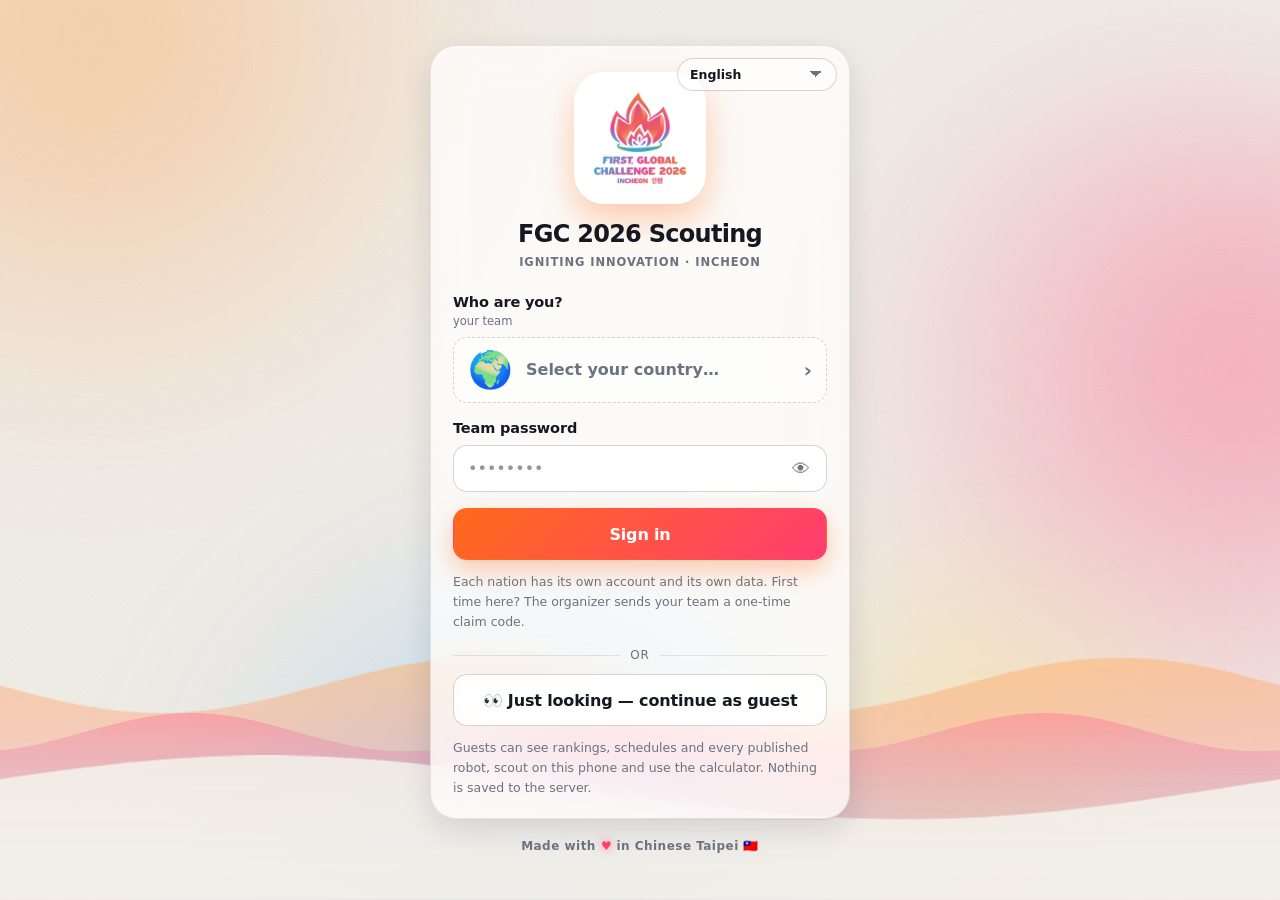
==== FGC2026_Scouting.html @ 1ccef917 "Draw the SUPPRESSION UNITS the shape they actually are Their front face is a long edge, roughly 1130" ====
<!doctype html>
<html lang="en">
<head>
<meta charset="utf-8">
<meta name="viewport" content="width=device-width, initial-scale=1, maximum-scale=1, user-scalable=no, viewport-fit=cover">
<meta name="apple-mobile-web-app-capable" content="yes">
<meta name="apple-mobile-web-app-status-bar-style" content="black-translucent">
<meta name="apple-mobile-web-app-title" content="FGC Scout">
<meta name="theme-color" content="#0b0d12">
<title>FGC 2026 Scouting</title>
<link rel="icon" type="image/png" sizes="64x64" href="[data-uri]">
<link rel="icon" type="image/png" sizes="192x192" href="[data-uri]">
<link rel="apple-touch-icon" href="[data-uri]">
<link rel="manifest" href="manifest.webmanifest">
<style>
/* ───────── tokens ───────── */
:root{
  --bg:#f3efe9; --panel:rgba(255,255,255,.74); --panel-solid:#fff; --ink:#151821; --muted:#6b7280; --line:rgba(21,24,33,.10); --line-2:rgba(21,24,33,.18);
  --ember:#ff6a1a; --ember-2:#ff3d71; --ember-soft:rgba(255,106,26,.14); --glow:rgba(255,106,26,.35);
  --red:#e5322d; --red-soft:rgba(229,50,45,.14); --blue:#2f6bff; --blue-soft:rgba(47,107,255,.14);
  --ok:#159a5b; --ok-soft:rgba(21,154,91,.14); --warn:#c47a09; --warn-soft:rgba(196,122,9,.14);
  --z1:#0891b2; --z2:#7c3aed; --z3:#e11d48; --gray:#8b93a1;
  --a1:#ffb36b; --a2:#ff6f91; --a3:#7cc7ff; --a4:#ffe08a; --a-op:.55; --noise-op:.06;
  --sh-1:0 1px 2px rgba(20,24,40,.05),0 4px 14px rgba(20,24,40,.06);
  --sh-2:0 10px 30px rgba(20,24,40,.12);
  --r:20px; --r-s:14px; --r-xs:11px;
  --e:cubic-bezier(.22,.9,.28,1); --e-b:cubic-bezier(.34,1.56,.64,1); --d:.22s; --d-s:.14s;
  --nav-h:66px;
}
@media (prefers-color-scheme:dark){:root:not([data-t="light"]){
  --bg:#0b0d12; --panel:rgba(22,26,36,.72); --panel-solid:#161a24; --ink:#eef0f5; --muted:#8f97a6; --line:rgba(255,255,255,.09); --line-2:rgba(255,255,255,.16);
  --ember:#ff7a2e; --ember-2:#ff4d7d; --ember-soft:rgba(255,122,46,.16); --glow:rgba(255,122,46,.38);
  --red:#ff5f57; --red-soft:rgba(255,95,87,.16); --blue:#5b8cff; --blue-soft:rgba(91,140,255,.16);
  --ok:#3ddc84; --ok-soft:rgba(61,220,132,.14); --warn:#f2b544; --warn-soft:rgba(242,181,68,.14);
  --z1:#22d3ee; --z2:#a78bfa; --z3:#fb7185; --gray:#6b7280;
  --a1:#ff7a2e; --a2:#ff2d6f; --a3:#2d7dff; --a4:#ffcc4d; --a-op:.42; --noise-op:.09;
  --sh-1:0 1px 2px rgba(0,0,0,.35),0 6px 18px rgba(0,0,0,.3); --sh-2:0 14px 40px rgba(0,0,0,.5);
}}
:root[data-t="dark"]{
  --bg:#0b0d12; --panel:rgba(22,26,36,.72); --panel-solid:#161a24; --ink:#eef0f5; --muted:#8f97a6; --line:rgba(255,255,255,.09); --line-2:rgba(255,255,255,.16);
  --ember:#ff7a2e; --ember-2:#ff4d7d; --ember-soft:rgba(255,122,46,.16); --glow:rgba(255,122,46,.38);
  --red:#ff5f57; --red-soft:rgba(255,95,87,.16); --blue:#5b8cff; --blue-soft:rgba(91,140,255,.16);
  --ok:#3ddc84; --ok-soft:rgba(61,220,132,.14); --warn:#f2b544; --warn-soft:rgba(242,181,68,.14);
  --z1:#22d3ee; --z2:#a78bfa; --z3:#fb7185; --gray:#6b7280;
  --a1:#ff7a2e; --a2:#ff2d6f; --a3:#2d7dff; --a4:#ffcc4d; --a-op:.42; --noise-op:.09;
  --sh-1:0 1px 2px rgba(0,0,0,.35),0 6px 18px rgba(0,0,0,.3); --sh-2:0 14px 40px rgba(0,0,0,.5);
}
*{box-sizing:border-box;-webkit-tap-highlight-color:transparent}
html{-webkit-text-size-adjust:100%}
body{margin:0;background:var(--bg);color:var(--ink);font:16px/1.5 -apple-system,"SF Pro Text","Inter",system-ui,"Segoe UI","Noto Sans TC","PingFang TC","Microsoft JhengHei",sans-serif;overscroll-behavior-y:contain;min-height:100vh}
button,input,select,textarea{font-family:inherit;font-size:16px;touch-action:manipulation;color:inherit}
::selection{background:var(--ember);color:#fff}

/* ───────── aurora background ───────── */
#bg{position:fixed;inset:0;z-index:-1;overflow:hidden;background:var(--bg);pointer-events:none}
#bg i{position:absolute;border-radius:50%;filter:blur(70px);opacity:var(--a-op);will-change:transform}
#bg .b1{width:62vmax;height:62vmax;left:-18vmax;top:-22vmax;background:radial-gradient(circle at 40% 40%,var(--a1),transparent 62%);animation:drift1 18s ease-in-out infinite alternate}
#bg .b2{width:58vmax;height:58vmax;right:-20vmax;top:6vmax;background:radial-gradient(circle at 60% 40%,var(--a2),transparent 62%);animation:drift2 23s ease-in-out infinite alternate}
#bg .b3{width:66vmax;height:66vmax;left:8vmax;bottom:-30vmax;background:radial-gradient(circle at 50% 50%,var(--a3),transparent 62%);animation:drift3 27s ease-in-out infinite alternate}
#bg .b4{width:40vmax;height:40vmax;right:4vmax;bottom:-8vmax;background:radial-gradient(circle at 50% 50%,var(--a4),transparent 62%);animation:drift1 15s ease-in-out infinite alternate-reverse}
#bg .noise{position:absolute;inset:0;opacity:var(--noise-op);background-image:url("data:image/svg+xml;utf8,<svg xmlns='http://www.w3.org/2000/svg' width='180' height='180'><filter id='n'><feTurbulence type='fractalNoise' baseFrequency='.9' numOctaves='3' stitchTiles='stitch'/><feColorMatrix values='0 0 0 0 0 0 0 0 0 0 0 0 0 0 0 0 0 0 .6 0'/></filter><rect width='100%' height='100%' filter='url(%23n)'/></svg>");background-size:180px 180px}
#bg .sp{position:absolute;bottom:-12px;border-radius:50%;background:var(--a4);box-shadow:0 0 6px 2px var(--a1);opacity:0;animation:rise linear infinite;will-change:transform,opacity}
@keyframes rise{0%{transform:translate3d(0,0,0) scale(.5);opacity:0}8%{opacity:var(--sp-op,.9)}60%{opacity:var(--sp-op,.9)}100%{transform:translate3d(var(--dx,20px),-108vh,0) scale(1.1);opacity:0}}
@keyframes drift1{
  0%{transform:translate3d(0,0,0) scale(1);opacity:var(--a-op)}
  50%{transform:translate3d(16vmax,9vmax,0) scale(1.28);opacity:calc(var(--a-op) * 1.3)}
  100%{transform:translate3d(5vmax,17vmax,0) scale(.92);opacity:calc(var(--a-op) * .75)}}
@keyframes drift2{
  0%{transform:translate3d(0,0,0) scale(1.05);opacity:var(--a-op)}
  50%{transform:translate3d(-18vmax,11vmax,0) scale(.82);opacity:calc(var(--a-op) * .7)}
  100%{transform:translate3d(-7vmax,20vmax,0) scale(1.2);opacity:calc(var(--a-op) * 1.25)}}
@keyframes drift3{
  0%{transform:translate3d(0,0,0) scale(1);opacity:var(--a-op)}
  50%{transform:translate3d(13vmax,-15vmax,0) scale(1.22);opacity:calc(var(--a-op) * 1.2)}
  100%{transform:translate3d(-6vmax,-6vmax,0) scale(.9);opacity:calc(var(--a-op) * .8)}}

@keyframes fadeUp{from{opacity:0;transform:translate3d(0,14px,0)}to{opacity:1;transform:none}}
@keyframes pop{0%{transform:scale(1)}42%{transform:scale(1.16)}100%{transform:scale(1)}}
@keyframes chk{0%{transform:scale(.4) rotate(-18deg);opacity:0}60%{transform:scale(1.18) rotate(4deg)}100%{transform:scale(1) rotate(0);opacity:1}}
@keyframes slideIn{from{opacity:0;transform:translate3d(-16px,0,0)}to{opacity:1;transform:none}}
@keyframes shake{10%,90%{transform:translateX(-2px)}30%,70%{transform:translateX(4px)}50%{transform:translateX(-4px)}}
@keyframes ripple{to{transform:scale(2.6);opacity:0}}
@keyframes pulse{0%,100%{opacity:1}50%{opacity:.45}}
@keyframes toastIn{from{opacity:0;transform:translate3d(0,22px,0) scale(.94)}to{opacity:1;transform:none}}
@keyframes sheetIn{from{transform:translate3d(0,100%,0)}to{transform:none}}
@keyframes dim{from{opacity:0}to{opacity:1}}
@keyframes flame{0%,100%{transform:translateY(0) rotate(-3deg)}50%{transform:translateY(-2px) rotate(3deg)}}

/* ───────── header ───────── */
header{position:sticky;top:0;z-index:30;padding:calc(10px + env(safe-area-inset-top)) 14px 10px;display:flex;align-items:center;gap:10px;
  background:linear-gradient(to bottom,color-mix(in srgb,var(--bg) 88%,transparent),color-mix(in srgb,var(--bg) 40%,transparent));backdrop-filter:blur(18px) saturate(1.5);-webkit-backdrop-filter:blur(18px) saturate(1.5)}
.logo{width:36px;height:36px;border-radius:12px;background:linear-gradient(135deg,var(--ember),var(--ember-2));display:grid;place-items:center;box-shadow:0 6px 18px var(--glow);font-size:19px;animation:flame 3s ease-in-out infinite}
.brand h1{font-size:17px;margin:0;letter-spacing:-.02em;font-weight:800;line-height:1.1}
.brand .ev{font-size:11.5px;color:var(--muted);font-weight:600;letter-spacing:.02em}
.sync{margin-left:auto;font-size:11.5px;font-weight:800;padding:6px 12px;border-radius:20px;white-space:nowrap;background:var(--panel);color:var(--muted);border:1px solid var(--line);cursor:pointer;display:flex;align-items:center;gap:6px;transition:background var(--d),color var(--d),border-color var(--d),transform var(--d-s)}
.sync::before{content:"";width:7px;height:7px;border-radius:50%;background:currentColor;opacity:.6}
.sync:active{transform:scale(.93)}
.sync.ok{color:var(--ok);border-color:color-mix(in srgb,var(--ok) 40%,transparent)}.sync.ok::before{box-shadow:0 0 8px var(--ok);opacity:1}
.sync.bad{color:var(--warn);border-color:color-mix(in srgb,var(--warn) 40%,transparent)}
.sync.busy::before{animation:pulse .9s ease-in-out infinite}

/* ───────── bottom nav ───────── */
nav{position:fixed;left:0;right:0;bottom:0;z-index:40;height:calc(var(--nav-h) + env(safe-area-inset-bottom));padding:6px 8px env(safe-area-inset-bottom);
  background:color-mix(in srgb,var(--panel-solid) 78%,transparent);backdrop-filter:blur(22px) saturate(1.6);-webkit-backdrop-filter:blur(22px) saturate(1.6);border-top:1px solid var(--line);display:flex;gap:4px}
nav button{flex:1;border:0;background:transparent;color:var(--muted);font-weight:700;font-size:10.5px;letter-spacing:.02em;cursor:pointer;display:flex;flex-direction:column;align-items:center;justify-content:center;gap:3px;border-radius:14px;transition:color var(--d) var(--e),transform var(--d-s) var(--e),background var(--d)}
nav button svg{width:24px;height:24px;stroke:currentColor;fill:none;stroke-width:1.9;stroke-linecap:round;stroke-linejoin:round;transition:transform var(--d) var(--e-b)}
nav button:active{transform:scale(.9)}
nav button[aria-selected=true]{color:var(--ember);background:var(--ember-soft)}
nav button[aria-selected=true] svg{transform:translateY(-1px) scale(1.08)}
nav button .zh{font-size:9px;opacity:.7;font-weight:600;margin-top:-2px}

main{padding:6px 12px calc(var(--nav-h) + 30px + env(safe-area-inset-bottom));max-width:820px;margin:0 auto}
main.fab-on{padding-bottom:calc(var(--nav-h) + 96px + env(safe-area-inset-bottom))}
section[hidden]{display:none}
section:not([hidden])>*{animation:fadeUp .36s var(--e) both}
section:not([hidden])>*:nth-child(2){animation-delay:.05s}section:not([hidden])>*:nth-child(3){animation-delay:.09s}
section:not([hidden])>*:nth-child(4){animation-delay:.13s}section:not([hidden])>*:nth-child(n+5){animation-delay:.17s}

/* ───────── cards ───────── */
.card{background:var(--panel);border:1px solid var(--line);border-radius:var(--r);padding:18px 16px;margin:0 0 12px;box-shadow:var(--sh-1);backdrop-filter:blur(16px) saturate(1.4);-webkit-backdrop-filter:blur(16px) saturate(1.4);position:relative;transition:box-shadow var(--d) var(--e),border-color var(--d)}
.card.alR{border-color:color-mix(in srgb,var(--red) 55%,transparent);box-shadow:var(--sh-1),0 0 0 3px var(--red-soft)}
.card.alB{border-color:color-mix(in srgb,var(--blue) 55%,transparent);box-shadow:var(--sh-1),0 0 0 3px var(--blue-soft)}
.card h2{font-size:15px;margin:0 0 14px;letter-spacing:-.01em;font-weight:800;display:flex;align-items:center;gap:9px;flex-wrap:wrap}
.card h2 .ic{width:30px;height:30px;border-radius:10px;display:grid;place-items:center;font-size:16px;background:var(--ember-soft);flex:none}
.card h2 .zh{font-size:12px;color:var(--muted);font-weight:600;margin-left:auto}
.f{margin:0 0 16px}.f:last-child{margin-bottom:0}
.f>label{display:block;font-size:14.5px;font-weight:700;margin-bottom:8px;letter-spacing:-.01em;line-height:1.3}
.f .zh{display:block;font-size:11.5px;color:var(--muted);font-weight:500;margin-top:2px;letter-spacing:0}
input[type=text],input[type=number],input[type=password],input[type=search],textarea{width:100%;padding:13px 14px;border:1.5px solid var(--line-2);border-radius:var(--r-s);background:color-mix(in srgb,var(--panel-solid) 55%,transparent);color:var(--ink);transition:border-color var(--d-s),box-shadow var(--d-s),background var(--d-s)}
textarea{min-height:64px;resize:vertical;line-height:1.55}
input:focus,textarea:focus{outline:0;border-color:var(--ember);box-shadow:0 0 0 4px var(--ember-soft)}
::placeholder{color:var(--muted);opacity:.75}
.rp{position:relative;overflow:hidden;isolation:isolate}
.rp>.rip{position:absolute;border-radius:50%;pointer-events:none;background:currentColor;opacity:.2;transform:scale(0);animation:ripple .55s var(--e) forwards;z-index:0}
.rp>*{position:relative;z-index:1}

/* segmented */
.seg{display:grid;grid-template-columns:repeat(auto-fit,minmax(62px,1fr));gap:7px}
.seg.n2{grid-template-columns:1fr 1fr}.seg.n3{grid-template-columns:repeat(3,1fr)}.seg.n4{grid-template-columns:repeat(4,1fr)}.seg.n5{grid-template-columns:repeat(5,1fr)}
.seg button{min-height:50px;padding:8px 4px;border:1.5px solid var(--line-2);border-radius:var(--r-xs);background:color-mix(in srgb,var(--panel-solid) 55%,transparent);color:var(--ink);font-weight:800;font-size:14px;cursor:pointer;line-height:1.2;transition:transform var(--d-s) var(--e),background var(--d-s),color var(--d-s),border-color var(--d-s),box-shadow var(--d)}
.seg button small{display:block;font-size:10px;font-weight:700;opacity:.65;margin-top:3px;letter-spacing:.01em}
.seg button:active{transform:scale(.93)}
.seg button[aria-pressed=true]{background:var(--ember);border-color:var(--ember);color:#fff;box-shadow:0 8px 20px var(--glow);animation:pop .3s var(--e-b)}
.seg button[aria-pressed=true] small{opacity:.92}
.seg button[aria-pressed=true][data-c="ok"]{background:var(--ok);border-color:var(--ok);box-shadow:0 8px 20px color-mix(in srgb,var(--ok) 35%,transparent)}
.seg button[aria-pressed=true][data-c="mid"]{background:var(--warn);border-color:var(--warn);box-shadow:0 8px 20px color-mix(in srgb,var(--warn) 35%,transparent)}
.seg button[aria-pressed=true][data-c="bad"],.seg button[aria-pressed=true][data-c="R"]{background:var(--red);border-color:var(--red);box-shadow:0 8px 20px color-mix(in srgb,var(--red) 35%,transparent)}
.seg button[aria-pressed=true][data-c="B"]{background:var(--blue);border-color:var(--blue);box-shadow:0 8px 20px color-mix(in srgb,var(--blue) 35%,transparent)}
.seg button[aria-pressed=true][data-c="gray"]{background:var(--gray);border-color:var(--gray);box-shadow:none}
.seg button[aria-pressed=true][data-c="z1"]{background:var(--z1);border-color:var(--z1);box-shadow:0 8px 20px color-mix(in srgb,var(--z1) 35%,transparent)}
.seg button[aria-pressed=true][data-c="z2"]{background:var(--z2);border-color:var(--z2);box-shadow:0 8px 20px color-mix(in srgb,var(--z2) 35%,transparent)}
.seg button[aria-pressed=true][data-c="z3"]{background:var(--z3);border-color:var(--z3);box-shadow:0 8px 20px color-mix(in srgb,var(--z3) 40%,transparent)}
.seg button[aria-pressed=true][data-c="W"]{background:#8b93a1;border-color:#8b93a1;box-shadow:none}
.seg button[aria-pressed=true][data-c="Y"]{background:#d9a406;border-color:#d9a406;color:#1a1400}
.chips{display:flex;gap:8px;flex-wrap:wrap}
.chips button{min-height:44px;padding:8px 15px;border:1.5px solid var(--line-2);border-radius:24px;background:color-mix(in srgb,var(--panel-solid) 55%,transparent);color:var(--ink);font-weight:700;font-size:14px;cursor:pointer;transition:transform var(--d-s) var(--e),background var(--d-s),color var(--d-s),border-color var(--d-s)}
.chips button:active{transform:scale(.93)}
.chips button[aria-pressed=true]{background:var(--ember-soft);border-color:var(--ember);color:var(--ember);animation:pop .3s var(--e-b)}
.chips.col{flex-direction:column;align-items:stretch}
.chips.col button{text-align:left;border-radius:var(--r-xs);padding:11px 14px 11px 42px;position:relative;font-weight:600;line-height:1.3}
.chips.col button .zh{display:block;font-size:11px;color:var(--muted);font-weight:500}
.chips.col button::before{content:"";position:absolute;left:12px;top:50%;width:20px;height:20px;margin-top:-10px;border:2px solid var(--line-2);border-radius:7px;transition:all var(--d)}
.chips.col button[aria-pressed=true]::before{background:var(--ember);border-color:var(--ember)}
.chips.col button::after{content:"";position:absolute;left:19px;top:50%;width:5px;height:10px;margin-top:-7px;border:solid #fff;border-width:0 2.5px 2.5px 0;transform:rotate(45deg) scale(0);opacity:0}
.chips.col button[aria-pressed=true]::after{animation:chk .3s var(--e-b) forwards}

/* stepper */
.step{display:flex;align-items:stretch;border:1.5px solid var(--line-2);border-radius:var(--r-s);overflow:hidden;background:color-mix(in srgb,var(--panel-solid) 55%,transparent);transition:border-color var(--d-s),box-shadow var(--d-s)}
.step:focus-within{border-color:var(--ember);box-shadow:0 0 0 4px var(--ember-soft)}
.step button{flex:1;min-width:46px;min-height:56px;border:0;background:transparent;color:var(--ember);font-size:22px;font-weight:800;cursor:pointer;line-height:1;transition:transform var(--d-s) var(--e),background var(--d-s)}
.step button.big{font-size:14px;flex:.8;color:var(--muted)}
.step button:active{transform:scale(.8);background:var(--ember-soft)}
.step input{flex:1.4;border:0;border-left:1.5px solid var(--line);border-right:1.5px solid var(--line);border-radius:0;text-align:center;font-weight:900;font-size:26px;background:transparent;-moz-appearance:textfield;min-width:64px;padding:0;letter-spacing:-.02em}
.step input:focus{box-shadow:none}
.step input.bump{animation:pop .26s var(--e-b)}
.step input::-webkit-outer-spin-button,.step input::-webkit-inner-spin-button{-webkit-appearance:none;margin:0}
.tg{min-height:54px;width:100%;border:1.5px solid var(--line-2);border-radius:var(--r-xs);background:color-mix(in srgb,var(--panel-solid) 55%,transparent);color:var(--muted);font-weight:700;cursor:pointer;padding:10px 12px 10px 46px;text-align:left;position:relative;line-height:1.25;transition:transform var(--d-s) var(--e),background var(--d),color var(--d),border-color var(--d)}
.tg .zh{display:block;font-size:11px;font-weight:500;opacity:.8}
.tg:active{transform:scale(.975)}
.tg::before{content:"";position:absolute;left:13px;top:50%;width:22px;height:22px;margin-top:-11px;border:2px solid currentColor;border-radius:8px;opacity:.5;transition:opacity var(--d),background var(--d),border-color var(--d)}
.tg::after{content:"";position:absolute;left:20px;top:50%;width:6px;height:11px;margin-top:-8px;border:solid #fff;border-width:0 2.5px 2.5px 0;transform:rotate(45deg) scale(0);opacity:0}
.tg[aria-pressed=true]{background:var(--ok-soft);border-color:var(--ok);color:var(--ok)}
.tg[aria-pressed=true]::before{opacity:1;background:var(--ok);border-color:var(--ok)}
.tg[aria-pressed=true]::after{animation:chk .3s var(--e-b) forwards}
.row{display:grid;gap:12px;grid-template-columns:repeat(auto-fit,minmax(150px,1fr))}
.btn{min-height:52px;padding:13px 18px;border:1.5px solid var(--line-2);border-radius:var(--r-s);background:var(--panel);color:var(--ink);font-weight:800;cursor:pointer;letter-spacing:-.01em;backdrop-filter:blur(10px);-webkit-backdrop-filter:blur(10px);transition:transform var(--d-s) var(--e),box-shadow var(--d),background var(--d-s),border-color var(--d-s)}
.btn:active{transform:scale(.955)}
.btn.pri{background:linear-gradient(135deg,var(--ember),var(--ember-2));border-color:transparent;color:#fff;box-shadow:0 10px 26px var(--glow)}
.btn.dgr{color:var(--red);border-color:color-mix(in srgb,var(--red) 45%,var(--line-2))}
.bar{display:flex;gap:9px;flex-wrap:wrap;margin-top:13px}
.note{font-size:12.5px;color:var(--muted);line-height:1.6}
.warn{background:var(--warn-soft);border:1px solid color-mix(in srgb,var(--warn) 40%,transparent);border-left:4px solid var(--warn);border-radius:var(--r-s);padding:12px 14px;font-size:13px;line-height:1.6}
.pill{display:inline-flex;align-items:center;font-size:11px;font-weight:800;padding:3px 10px;border-radius:20px;background:var(--ember-soft);color:var(--ember);letter-spacing:.02em}
.pill.gray{background:var(--line);color:var(--muted)}
.list{border:1px solid var(--line);border-radius:var(--r);overflow:hidden;background:var(--panel);box-shadow:var(--sh-1);backdrop-filter:blur(16px);-webkit-backdrop-filter:blur(16px)}
.list .it{display:flex;align-items:center;gap:12px;padding:13px 14px;border-bottom:1px solid var(--line);cursor:pointer;animation:slideIn .3s var(--e) both;overflow:hidden;transition:background var(--d-s),transform var(--d-s)}
.list .it:nth-child(2){animation-delay:.04s}.list .it:nth-child(3){animation-delay:.07s}.list .it:nth-child(n+4){animation-delay:.1s}
.list .it:last-child{border-bottom:0}
.list .it:active{background:var(--ember-soft);transform:scale(.99)}
.list .it .n{font-weight:900;font-size:13px;min-width:40px;letter-spacing:-.01em;padding:4px 0;border-radius:8px;text-align:center;color:#fff;flex:none}
.list .it .n.R{background:var(--red)}.list .it .n.B{background:var(--blue)}
.list .it .fl{font-size:30px;line-height:1;min-width:36px;text-align:center;flex:none}
.list .it .d{flex:1;font-size:12.5px;color:var(--muted);line-height:1.5;min-width:0}
.list .it .d b{color:var(--ink);font-size:14px}
.list .it .x{color:var(--red);font-weight:800;padding:9px 11px;font-size:17px;border-radius:9px;transition:background var(--d-s),transform var(--d-s)}
.list .it .x:active{background:var(--red-soft);transform:scale(.85)}
.tag{display:inline-block;font-size:11px;font-weight:800;padding:2px 8px;border-radius:7px;margin:3px 4px 0 0;background:var(--line);color:var(--ink)}
.tag.z3{background:var(--z3);color:#fff}.tag.z2{background:var(--z2);color:#fff}.tag.z1{background:var(--z1);color:#fff}.tag.C{background:var(--warn);color:#fff}
.tag.ok{background:var(--ok-soft);color:var(--ok)}.tag.bad{background:var(--red-soft);color:var(--red)}
.meter{height:6px;border-radius:6px;background:var(--line);overflow:hidden;margin:6px 0 4px}
.meter i{display:block;height:100%;border-radius:6px;background:linear-gradient(90deg,var(--ember),var(--ember-2));transition:width .5s var(--e)}
.empty{padding:28px 14px;text-align:center;color:var(--muted);font-size:13.5px}
.stat{font-size:32px;font-weight:900;letter-spacing:-.03em;background:linear-gradient(135deg,var(--ember),var(--ember-2));-webkit-background-clip:text;background-clip:text;color:transparent;line-height:1.1}
#toast{position:fixed;left:50%;bottom:calc(var(--nav-h) + 16px + env(safe-area-inset-bottom));transform:translateX(-50%);z-index:100;display:flex;flex-direction:column;gap:8px;align-items:center;pointer-events:none;width:calc(100% - 32px);max-width:380px}
#toast div{background:var(--ink);color:var(--bg);padding:12px 20px;border-radius:26px;font-size:14px;font-weight:800;box-shadow:var(--sh-2);animation:toastIn .3s var(--e-b) both;max-width:100%;text-align:center}
#toast div.ok{background:var(--ok);color:#fff}#toast div.err{background:var(--red);color:#fff}
.shake{animation:shake .4s var(--e)}

/* country picker */
.cbtn{width:100%;min-height:66px;display:flex;align-items:center;gap:14px;padding:10px 14px;border:1.5px dashed var(--line-2);border-radius:var(--r-s);background:color-mix(in srgb,var(--panel-solid) 55%,transparent);color:var(--ink);font-weight:800;font-size:18px;cursor:pointer;text-align:left;transition:transform var(--d-s) var(--e),border-color var(--d-s),box-shadow var(--d),background var(--d)}
.cbtn:active{transform:scale(.98)}
.cbtn .fl{font-size:36px;line-height:1;width:44px;text-align:center;flex:none}
.cbtn .ph{color:var(--muted);font-weight:600;font-size:16px}
.cbtn .sub{display:block;font-size:12px;color:var(--muted);font-weight:600}
.cbtn.set{border-style:solid;border-color:var(--ember);background:var(--ember-soft)}
.cbtn .arr{margin-left:auto;color:var(--muted);font-size:20px}
#dim{position:fixed;inset:0;background:rgba(5,7,12,.5);z-index:60;animation:dim .2s both;backdrop-filter:blur(3px);-webkit-backdrop-filter:blur(3px)}
#sheet{position:fixed;left:0;right:0;bottom:0;z-index:61;background:var(--panel-solid);border-radius:24px 24px 0 0;max-height:88vh;display:flex;flex-direction:column;box-shadow:0 -10px 40px rgba(0,0,0,.3);animation:sheetIn .32s var(--e) both;padding-bottom:env(safe-area-inset-bottom)}
#sheet .hd{padding:18px 14px 10px;display:flex;gap:10px;align-items:center;position:relative}
#sheet .hd::before{content:"";position:absolute;top:7px;left:50%;width:40px;height:5px;margin-left:-20px;border-radius:5px;background:var(--line-2)}
#sheet input{flex:1;font-size:17px;border-radius:14px}
#sheet .grid{overflow-y:auto;padding:4px 12px 18px;display:grid;grid-template-columns:repeat(auto-fill,minmax(160px,1fr));gap:8px;-webkit-overflow-scrolling:touch}
#sheet .c{min-height:58px;display:flex;align-items:center;gap:10px;padding:8px 10px;border:1.5px solid var(--line);border-radius:13px;background:var(--bg);color:var(--ink);font-weight:700;font-size:14px;cursor:pointer;text-align:left;line-height:1.2;transition:transform var(--d-s) var(--e),background var(--d-s),border-color var(--d-s)}
#sheet .c:active{transform:scale(.95);background:var(--ember-soft);border-color:var(--ember)}
#sheet .c .fl{font-size:28px;line-height:1;flex:none}
#sheet .c .zh{display:block;font-size:11px;color:var(--muted);font-weight:500}
#sheet .c.rec{border-color:color-mix(in srgb,var(--ember) 45%,var(--line));background:var(--ember-soft)}
#sheet .lab{grid-column:1/-1;font-size:11px;font-weight:800;letter-spacing:.08em;color:var(--muted);text-transform:uppercase;padding:8px 2px 0}
.fab{position:fixed;left:12px;right:12px;bottom:calc(var(--nav-h) + 12px + env(safe-area-inset-bottom));z-index:39;display:flex;gap:9px;max-width:796px;margin:0 auto}
.fab .btn{flex:1;box-shadow:var(--sh-2)}
.fab .btn.pri{flex:1.4}
.fab[hidden]{display:none}
.kv{display:grid;grid-template-columns:auto 1fr;gap:6px 14px;font-size:14px;align-items:baseline}
.kv b{color:var(--muted);font-weight:700;font-size:12.5px;letter-spacing:.02em}
.score{font-size:56px;font-weight:900;letter-spacing:-.05em;line-height:1;background:linear-gradient(135deg,var(--ember),var(--ember-2));-webkit-background-clip:text;background-clip:text;color:transparent;display:inline-block}
@media (prefers-reduced-motion:reduce){html:not(.fx-on) *,html:not(.fx-on) *::before,html:not(.fx-on) *::after{animation-duration:.01ms!important;animation-iteration-count:1!important;transition-duration:.01ms!important}html:not(.fx-on) #bg i{animation:none!important}}
@media (min-width:700px){main{padding-left:20px;padding-right:20px}.card{padding:22px 20px}nav{max-width:560px;left:50%;right:auto;width:100%;transform:translateX(-50%);border-radius:22px 22px 0 0;border:1px solid var(--line);border-bottom:0}nav button{font-size:12px}}

/* ───────── Igniting Innovation theme extras ───────── */
#bg .sky{position:absolute;left:0;bottom:0;width:200%;height:min(38vh,340px);opacity:.95}
/* 每一層都是兩塊一模一樣的波形並排，往左推一整塊之後無縫接回原點 */
#bg .sky .w{transform-box:view-box;transform-origin:0 0;will-change:transform;
  animation:waveScroll var(--ws,30s) linear infinite}
#bg .sky .w2{animation-direction:reverse}            /* 中間那層反方向，做出視差 */
#bg .sky .w path{transform-box:view-box;transform-origin:0 0;
  animation:waveBob var(--wb,8s) ease-in-out infinite alternate}
@keyframes waveScroll{from{transform:translateX(0)}to{transform:translateX(-1440px)}}
@keyframes waveBob{from{transform:translateY(0)}to{transform:translateY(-16px)}}
.logo svg{width:22px;height:22px;fill:#fff;filter:drop-shadow(0 1px 2px rgba(0,0,0,.25))}
.logo svg .in{fill:#ffe08a;transform-origin:50% 100%;animation:flicker 1.6s ease-in-out infinite}
@keyframes flicker{0%,100%{transform:scaleY(1)}35%{transform:scaleY(.86) translateY(.5px)}70%{transform:scaleY(1.08)}}
.brand h1{background:linear-gradient(90deg,var(--ink) 0%,var(--ink) 55%,var(--ember) 100%);-webkit-background-clip:text;background-clip:text;color:transparent}
footer.made{text-align:center;font-size:12px;color:var(--muted);font-weight:700;letter-spacing:.04em;padding:22px 8px 4px;opacity:.85;animation:fadeUp .5s var(--e) .25s both}
footer.made .hb{color:var(--ember-2);display:inline-block;will-change:transform;
  text-shadow:0 0 8px color-mix(in srgb,var(--ember-2) 55%,transparent);
  animation:beat 1.6s cubic-bezier(.2,.6,.3,1) infinite}
footer.made .zh{font-weight:500;opacity:.8}
/* 真正的心跳是雙拍：碰-碰…休息 */
@keyframes beat{0%{transform:scale(1)}10%{transform:scale(1.38)}20%{transform:scale(1)}
  30%{transform:scale(1.24)}42%{transform:scale(1)}100%{transform:scale(1)}}

/* ───────── sign-in overlay ───────── */
#auth{position:fixed;inset:0;z-index:50;overflow-y:auto;display:flex;flex-direction:column;align-items:center;justify-content:center;padding:calc(20px + env(safe-area-inset-top)) 16px calc(20px + env(safe-area-inset-bottom));-webkit-overflow-scrolling:touch}
#auth[hidden]{display:none}
.auth-card{width:100%;max-width:420px;background:var(--panel);border:1px solid var(--line);border-radius:26px;padding:26px 22px 20px;box-shadow:var(--sh-2);backdrop-filter:blur(20px) saturate(1.4);-webkit-backdrop-filter:blur(20px) saturate(1.4);text-align:center;animation:fadeUp .45s var(--e) both}
.auth-card h1{font-size:24px;margin:12px 0 2px;letter-spacing:-.03em;font-weight:900}
.auth-card .ev{font-size:11.5px;color:var(--muted);font-weight:700;letter-spacing:.08em;margin-bottom:22px}
.auth-card .f{text-align:left}
.auth-logo{width:68px;height:68px;margin:0 auto;border-radius:22px;background:linear-gradient(135deg,var(--ember),var(--ember-2));display:grid;place-items:center;box-shadow:0 14px 34px var(--glow);animation:flame 3s ease-in-out infinite}
.auth-logo svg{width:40px;height:40px;fill:#fff}
.auth-logo svg .in{fill:#ffe08a;transform-origin:50% 100%;animation:flicker 1.6s ease-in-out infinite}
.auth-view{animation:fadeUp .3s var(--e) both}
.auth-view .note{margin:12px 0 0;text-align:left}
.err{margin:10px 0 0;font-size:13px;font-weight:700;color:var(--red);background:var(--red-soft);border-radius:10px;padding:9px 12px;text-align:left}
.pw{position:relative}
.pw input{padding-right:52px}
.pw .eye{position:absolute;right:6px;top:50%;transform:translateY(-50%);width:40px;height:40px;border:0;border-radius:10px;background:transparent;font-size:18px;cursor:pointer;opacity:.6}
.pw .eye:active{background:var(--ember-soft);opacity:1}
.btn.wide{width:100%}
.who{display:flex;align-items:center;justify-content:center;gap:10px;font-size:18px;margin-bottom:14px}
.who .fl{font-size:34px;line-height:1}
.who .zh{font-size:12px;color:var(--muted)}
#auth .made{margin-top:18px;padding:0}
.cbtn.sm{min-height:54px;font-size:15px;gap:10px;padding:8px 12px}
.cbtn.sm .fl{font-size:28px;width:34px}
.cbtn.sm .sub{display:none}

/* team badge in header */
.team{display:flex;align-items:center;gap:7px;padding:5px 11px 5px 7px;border:1px solid var(--line);border-radius:20px;background:var(--panel);color:var(--ink);font-weight:800;font-size:12.5px;cursor:pointer;max-width:42vw;transition:transform var(--d-s),border-color var(--d)}
.team:active{transform:scale(.94)}
.team .fl{font-size:20px;line-height:1}
.team .nm{white-space:nowrap;overflow:hidden;text-overflow:ellipsis}
header .sync{margin-left:0}
header{gap:8px}
.brand{min-width:0;flex:1}
.brand h1{white-space:nowrap;overflow:hidden;text-overflow:ellipsis}
@media (max-width:420px){.brand .ev{display:none}.brand h1{font-size:15px}}
#sheet .menu{padding:4px 16px 20px;overflow-y:auto}
#sheet .menu .f{text-align:left}
nav[hidden]{display:none}

/* field map (Pit · preferred position) */
.fmap{max-width:400px;margin:0 auto 12px}
.fmap svg{width:100%;height:auto;display:block;overflow:visible}
.fmap .fld{fill:color-mix(in srgb,var(--panel-solid) 55%,transparent);stroke:var(--line-2);stroke-width:3}
.fmap .su.r{fill:var(--red);opacity:.55}.fmap .su.b{fill:var(--blue);opacity:.55}.fmap .ex{fill:var(--gray);opacity:.5}
.fmap .fs.r{fill:var(--red);opacity:.5}.fmap .fs.b{fill:var(--blue);opacity:.5}
.fmap .br{stroke-width:7;stroke-linecap:round;opacity:.45}.fmap .br.r{stroke:var(--red)}.fmap .br.b{stroke:var(--blue)}
.fmap .rz{fill:none;stroke:var(--line-2);stroke-width:2;stroke-dasharray:8 6}
.fmap .lbl{fill:#fff;font-size:26px;font-weight:900;text-anchor:middle;pointer-events:none;letter-spacing:.05em}
.fmap .lbl.side{fill:var(--muted);font-size:18px;text-anchor:middle;letter-spacing:.06em}
.fmap .zone{cursor:pointer}
.fmap .zone rect,.fmap .zone circle,.fmap .zone polygon{fill:var(--ember);fill-opacity:.12;stroke:var(--ember);stroke-width:2.5;stroke-dasharray:6 5;transition:fill-opacity var(--d),stroke-dasharray var(--d)}
.fmap .zone text{fill:var(--ink);font-size:20px;font-weight:900;text-anchor:middle;pointer-events:none;letter-spacing:.04em;opacity:.8}
.fmap .zone:active rect,.fmap .zone:active circle,.fmap .zone:active polygon{fill-opacity:.35}
.fmap .zone.on rect,.fmap .zone.on circle,.fmap .zone.on polygon{fill-opacity:.55;stroke-dasharray:0;filter:drop-shadow(0 0 10px var(--glow))}
.fmap .zone.on text{fill:#fff;opacity:1}
.chips button small{display:block;font-size:10.5px;font-weight:600;opacity:.7;margin-top:1px}

/* official FGC 2026 logo as brand */
.logo{position:relative;overflow:hidden;background:#fff;animation:none}
.logo img{position:absolute;top:-4%;left:-35%;width:170%;height:170%;display:block}
.auth-logo{width:132px;height:132px;border-radius:30px;background:#fff;padding:6px;box-shadow:0 14px 34px var(--glow);animation:none}
.auth-logo img{width:100%;height:100%;display:block;border-radius:24px}
/* shared robot profile */
.card.self{border-color:color-mix(in srgb,var(--ember) 55%,transparent);box-shadow:var(--sh-1),0 0 0 3px var(--ember-soft)}
.desc{white-space:pre-wrap;font-size:14px;line-height:1.55;margin:10px 0 0;padding:12px 14px;border-radius:var(--r-xs);background:color-mix(in srgb,var(--panel-solid) 55%,transparent);border:1px solid var(--line)}
nav button{min-width:0;padding:0 2px}
@media (max-width:380px){nav button .zh{display:none}nav button{font-size:10px}}

/* ───────── animated logo ───────── */
@keyframes glowPulse{0%,100%{box-shadow:0 6px 18px var(--glow);transform:scale(1)}50%{box-shadow:0 8px 30px var(--glow),0 0 0 6px color-mix(in srgb,var(--ember) 18%,transparent);transform:scale(1.05)}}
.logo{animation:glowPulse 2.6s ease-in-out infinite}
.auth-logo{animation:glowPulse 3s ease-in-out infinite}

/* ───────── robot photos ───────── */
.photos{display:grid;grid-template-columns:repeat(auto-fill,minmax(120px,1fr));gap:8px;margin-bottom:4px}
.photos .ph{position:relative;aspect-ratio:4/3;border-radius:12px;overflow:hidden;border:1px solid var(--line);background:var(--line);animation:pop .3s var(--e-b)}
.photos .ph img{width:100%;height:100%;object-fit:cover;display:block}
.photos .ph .x{position:absolute;top:6px;right:6px;width:30px;height:30px;border:0;border-radius:50%;background:rgba(0,0,0,.55);color:#fff;font-weight:800;cursor:pointer}
.btn.dis{opacity:.45;pointer-events:none}
label.btn{display:inline-flex;align-items:center;justify-content:center}

/* ───────── nation page (lobby) ───────── */
#nation{position:fixed;inset:0;z-index:45;overflow-y:auto;-webkit-overflow-scrolling:touch;background:color-mix(in srgb,var(--bg) 82%,transparent);backdrop-filter:blur(20px) saturate(1.4);-webkit-backdrop-filter:blur(20px) saturate(1.4);animation:dim .25s both}
#nation[hidden]{display:none}
body.lock{overflow:hidden}
.nwrap{max-width:720px;margin:0 auto;padding:calc(12px + env(safe-area-inset-top)) 14px calc(20px + env(safe-area-inset-bottom))}
.nwrap>*{animation:fadeUp .4s var(--e) both}
.nwrap>*:nth-child(2){animation-delay:.06s}.nwrap>*:nth-child(3){animation-delay:.12s}.nwrap>*:nth-child(4){animation-delay:.18s}.nwrap>*:nth-child(n+5){animation-delay:.24s}
.nhero{position:relative;text-align:center;padding:52px 16px 22px;margin-bottom:12px;border-radius:26px;background:linear-gradient(160deg,color-mix(in srgb,var(--ember) 22%,var(--panel-solid)),color-mix(in srgb,var(--ember-2) 18%,var(--panel-solid)) 60%,var(--panel-solid));border:1px solid var(--line);box-shadow:var(--sh-2);overflow:hidden}
.nhero::before{content:"";position:absolute;inset:-40% -20% auto;height:120%;background:radial-gradient(ellipse at 50% 0%,color-mix(in srgb,var(--ember) 35%,transparent),transparent 60%);pointer-events:none}
.nclose{position:absolute;left:12px;top:12px;min-height:40px;padding:8px 14px;font-size:14px}
.nflag{font-size:96px;line-height:1;filter:drop-shadow(0 12px 24px rgba(0,0,0,.35));animation:pop .6s var(--e-b) both}
.nname{font-size:30px;font-weight:900;letter-spacing:-.03em;margin-top:8px;line-height:1.1}
.nzh{font-size:13px;color:var(--muted);font-weight:600;margin-top:4px}
.npower{margin:18px auto 0;max-width:340px}
.npw{font-size:64px;font-weight:900;letter-spacing:-.05em;line-height:1;background:linear-gradient(135deg,var(--ember),var(--ember-2));-webkit-background-clip:text;background-clip:text;color:transparent}
.npl{font-size:11.5px;letter-spacing:.14em;color:var(--muted);font-weight:800;margin-top:4px}
.npl b{color:var(--ink);letter-spacing:0;margin-left:6px}
.meter.big{height:10px;margin-top:10px}
.gallery{display:flex;gap:10px;overflow-x:auto;padding:2px 2px 10px;margin-bottom:6px;scroll-snap-type:x mandatory;-webkit-overflow-scrolling:touch}
.gallery img{height:200px;max-width:88vw;border-radius:16px;object-fit:cover;flex:none;scroll-snap-align:start;border:1px solid var(--line);box-shadow:var(--sh-1)}
.radar{width:100%;max-width:360px;height:auto;display:block;margin:0 auto}
.radar .grid{fill:none;stroke:var(--line-2);stroke-width:1}
.radar .axis{stroke:var(--line-2);stroke-width:1}
.radar polygon.self{fill:var(--ember);fill-opacity:.28;stroke:var(--ember);stroke-width:2.5;stroke-linejoin:round}
.radar polygon.ours{fill:var(--blue);fill-opacity:.22;stroke:var(--blue);stroke-width:2.5;stroke-linejoin:round;stroke-dasharray:5 4}
.radar .dot.self{fill:var(--ember)}.radar .dot.ours{fill:var(--blue)}
.radar .lab{font-size:11px;font-weight:800;fill:var(--ink)}
.radar .lab.zh{font-size:9px;font-weight:600;fill:var(--muted)}
.legend{display:flex;gap:16px;justify-content:center;font-size:12px;font-weight:700;color:var(--muted);margin-top:6px}
.legend i{display:inline-block;width:12px;height:12px;border-radius:3px;margin-right:6px;vertical-align:-1px}
.legend i.self{background:var(--ember)}.legend i.ours{background:var(--blue)}
.row.stats{grid-template-columns:repeat(auto-fit,minmax(96px,1fr))}
.row.stats .stat{font-size:26px}
header[hidden]{display:none}
.brand .ev{white-space:nowrap;overflow:hidden;text-overflow:ellipsis}

/* native controls follow the theme; kill the bright autofill background on password fields */
:root{color-scheme:light}
@media (prefers-color-scheme:dark){:root:not([data-t="light"]){color-scheme:dark}}
:root[data-t="dark"]{color-scheme:dark}
input:-webkit-autofill,input:-webkit-autofill:hover,input:-webkit-autofill:focus{-webkit-box-shadow:0 0 0 1000px var(--panel-solid) inset;-webkit-text-fill-color:var(--ink);caret-color:var(--ink);transition:background-color 9999s ease-out}
input[type=password]{background:var(--panel-solid)}
/* flag images (emoji flags don't render on Windows) */
img.flag{display:inline-block;width:1.25em;height:.95em;object-fit:cover;border-radius:3px;vertical-align:-.12em;box-shadow:0 0 0 1px rgba(0,0,0,.12)}
.fl img.flag{width:1.3em;height:1em}
.nflag img.flag{width:1.35em;height:1em;border-radius:12px;box-shadow:0 0 0 1px rgba(0,0,0,.18)}
.who img.flag{width:1.3em;height:1em}

/* ───────── language selector + RTL ───────── */
select.langsel{width:100%;padding:12px 14px;border:1.5px solid var(--line-2);border-radius:var(--r-s);background:color-mix(in srgb,var(--panel-solid) 55%,transparent);color:var(--ink);font-weight:700;font-size:15px;appearance:none;-webkit-appearance:none;background-image:linear-gradient(45deg,transparent 50%,var(--muted) 50%),linear-gradient(135deg,var(--muted) 50%,transparent 50%);background-position:calc(100% - 20px) 50%,calc(100% - 14px) 50%;background-size:6px 6px,6px 6px;background-repeat:no-repeat;transition:border-color var(--d-s),box-shadow var(--d-s)}
select.langsel:focus{outline:0;border-color:var(--ember);box-shadow:0 0 0 4px var(--ember-soft)}
select.langsel.top{position:absolute;top:12px;right:12px;width:auto;max-width:160px;padding:8px 32px 8px 12px;font-size:12.5px;border-radius:20px}
.auth-card{position:relative}
[dir="rtl"] select.langsel.top{right:auto;left:12px}
[dir="rtl"] select.langsel{background-position:20px 50%,14px 50%;padding:12px 14px 12px 36px}
[dir="rtl"] .cbtn .arr{transform:scaleX(-1)}
[dir="rtl"] .tg{padding:10px 46px 10px 12px;text-align:right}
[dir="rtl"] .tg::before{left:auto;right:13px}[dir="rtl"] .tg::after{left:auto;right:20px}
[dir="rtl"] .chips.col button{padding:11px 42px 11px 14px;text-align:right}
[dir="rtl"] .chips.col button::before{left:auto;right:12px}[dir="rtl"] .chips.col button::after{left:auto;right:19px}
[dir="rtl"] .list .it .n{margin-left:0}
[dir="rtl"] .nclose{left:auto;right:12px}
[dir="rtl"] .sync{margin-left:0;margin-right:auto}

/* ───────── match: our team banner + partner slot cards ───────── */
.whoami{display:flex;align-items:center;gap:12px;font-size:17px;font-weight:800}
.whoami .fl{font-size:30px;line-height:1}
.whoami .lb{display:block;font-size:11px;font-weight:700;letter-spacing:.08em;color:var(--muted);text-transform:uppercase}
.card.slot{border-left:4px solid color-mix(in srgb,var(--ember) 60%,transparent)}
#slotB .card.slot{border-left-color:color-mix(in srgb,var(--ember-2) 60%,transparent)}
.card.slot h2 .ic{font-size:18px;font-weight:900}
.sbody{animation:fadeUp .3s var(--e) both}
.sbody[hidden]{display:none}
.lang{width:38px;height:34px;border:1px solid var(--line);border-radius:20px;background:var(--panel);color:var(--ink);font-size:17px;line-height:1;cursor:pointer;flex:none;transition:transform var(--d-s),border-color var(--d)}
.lang:active{transform:scale(.9)}
#sheet .langgrid{overflow-y:auto;padding:4px 12px 18px;display:grid;grid-template-columns:repeat(auto-fill,minmax(150px,1fr));gap:8px}
#sheet .langgrid button{min-height:52px;border:1.5px solid var(--line);border-radius:13px;background:var(--bg);color:var(--ink);font-weight:700;font-size:15px;cursor:pointer;transition:transform var(--d-s),background var(--d-s),border-color var(--d-s)}
#sheet .langgrid button:active{transform:scale(.95)}
#sheet .langgrid button[aria-pressed=true]{background:var(--ember-soft);border-color:var(--ember);color:var(--ember)}
.warn.nudge{margin-top:12px;border-left-color:var(--ember);background:var(--ember-soft);border-color:color-mix(in srgb,var(--ember) 40%,transparent);animation:pop .35s var(--e-b)}
.warn.nudge .bar{margin-top:10px}

/* ═════════ 特效升級（Igniting Innovation）═════════ */

/* 1. 火星粒子：更亮、會閃爍、會左右飄 */
#bg .sp{position:absolute;bottom:-24px;border-radius:50%;
  background:radial-gradient(circle,#fff8e0 0%,var(--a4) 40%,var(--a1) 100%);
  box-shadow:0 0 8px 2px color-mix(in srgb,var(--a1) 80%,transparent),0 0 22px 7px color-mix(in srgb,var(--a1) 35%,transparent);
  opacity:0;will-change:transform,opacity;
  animation:rise var(--dur,15s) linear infinite, flick var(--fd,1.3s) ease-in-out infinite alternate}
@keyframes rise{
  0%{transform:translate3d(0,0,0) scale(.35);opacity:0}
  7%{opacity:var(--sp-op,.95)}
  35%{transform:translate3d(calc(var(--dx,20px) * .5),-38vh,0) scale(1)}
  65%{transform:translate3d(calc(var(--dx,20px) * -.3),-72vh,0) scale(.9)}
  88%{opacity:var(--sp-op,.95)}
  100%{transform:translate3d(var(--dx,20px),-115vh,0) scale(.55);opacity:0}}
@keyframes flick{from{filter:brightness(.7)}to{filter:brightness(1.45)}}

/* 2. 存檔時的火花爆發 */
.spark{position:fixed;width:7px;height:7px;border-radius:50%;pointer-events:none;z-index:120;
  background:radial-gradient(circle,#fff 0%,var(--a4) 45%,var(--ember) 100%);
  box-shadow:0 0 10px 3px var(--glow);
  animation:sparkGo var(--sd,760ms) cubic-bezier(.12,.7,.3,1) forwards}
@keyframes sparkGo{
  0%{transform:translate3d(0,0,0) scale(1.2);opacity:1}
  100%{transform:translate3d(var(--sx,0),var(--sy,0),0) scale(.15);opacity:0}}

/* 3. 主要按鈕的流光掃過 */
.btn.pri{position:relative;overflow:hidden}
.btn.pri::after{content:"";position:absolute;top:0;left:-60%;width:38%;height:100%;pointer-events:none;
  background:linear-gradient(100deg,transparent,rgba(255,255,255,.32),transparent);
  transform:skewX(-18deg);animation:sheen 4.2s ease-in-out infinite}
@keyframes sheen{0%,70%{left:-60%}100%{left:135%}}

/* 4. 國家頁 hero：緩慢旋轉的光芒 */
.nhero>*{position:relative;z-index:1}
.nhero::after{content:"";position:absolute;left:-20%;right:-20%;top:-60%;height:200%;pointer-events:none;z-index:0;opacity:.55;
  background:conic-gradient(from 0deg at 50% 30%,transparent 0deg,
    color-mix(in srgb,var(--ember) 26%,transparent) 10deg,transparent 22deg,transparent 40deg,
    color-mix(in srgb,var(--ember-2) 22%,transparent) 52deg,transparent 66deg,transparent 180deg,
    color-mix(in srgb,var(--a4) 20%,transparent) 200deg,transparent 215deg);
  animation:rays 26s linear infinite}
@keyframes rays{to{transform:rotate(360deg)}}

/* 5. 戰力分數的呼吸光暈 */
.npw{animation:pwGlow 2.8s ease-in-out infinite}
@keyframes pwGlow{0%,100%{filter:drop-shadow(0 0 10px color-mix(in srgb,var(--ember) 35%,transparent))}
  50%{filter:drop-shadow(0 0 26px color-mix(in srgb,var(--ember) 70%,transparent))}}

/* 6. 使用者把特效關掉時，一切靜止（取代原本純靠媒體查詢的作法） */
html.no-fx *,html.no-fx *::before,html.no-fx *::after{
  animation-duration:.01ms!important;animation-iteration-count:1!important;transition-duration:.01ms!important}
html.no-fx #bg i,html.no-fx .sp{animation:none!important}
html.no-fx .sp{display:none}

/* ═════════ 排位賽排行榜 ═════════ */
.rkhead h2{flex-wrap:nowrap}
.rkstatus{margin-left:auto;font-size:11.5px;font-weight:700;color:var(--muted);display:flex;align-items:center;gap:6px;white-space:nowrap;cursor:pointer}
.rkstatus .live{width:8px;height:8px;border-radius:50%;background:var(--ok);box-shadow:0 0 8px var(--ok);animation:pulse 1.6s ease-in-out infinite;flex:none}
.rkstatus .live.wait{background:var(--muted);box-shadow:none;animation:pulse 1.6s ease-in-out infinite}
.rkstatus .live.bad{background:var(--red);box-shadow:0 0 8px var(--red);animation:none}
.rkstatus .live.demo{width:auto;height:auto;border-radius:20px;padding:2px 8px;background:var(--warn);color:#1a1400;font-size:10px;font-weight:900;letter-spacing:.08em;animation:none;box-shadow:none}
.chips.conts{gap:6px}
.chips.conts button{min-height:38px;padding:6px 13px;font-size:13px}
#rkFilters[hidden]{display:none}

/* 自己那一隊的大卡片 */
.card.you{border-width:2px;position:relative;overflow:hidden}
.card.you.champ{border-color:#f5c542;box-shadow:var(--sh-1),0 0 0 4px rgba(245,197,66,.16)}
.card.you.podium{border-color:#c9d1d9;box-shadow:var(--sh-1),0 0 0 4px rgba(201,209,217,.14)}
.card.you.playoff{border-color:var(--ember);box-shadow:var(--sh-1),0 0 0 4px var(--ember-soft)}
.card.you.contend{border-color:var(--z2)}
.card.you.rising{border-color:var(--line-2)}
.youtop{display:flex;align-items:center;gap:12px}
.youtop .fl{font-size:34px;line-height:1}
.youtop .lb{display:block;font-size:10.5px;font-weight:800;letter-spacing:.1em;color:var(--muted);text-transform:uppercase}
.youtop b{font-size:18px;letter-spacing:-.02em}
.bigrank{margin-left:auto;font-size:34px;font-weight:900;letter-spacing:-.04em;display:flex;align-items:baseline;gap:6px;
  background:linear-gradient(135deg,var(--ember),var(--ember-2));-webkit-background-clip:text;background-clip:text;color:transparent}
.tierbar{display:flex;align-items:center;gap:10px;margin-top:12px;padding:8px 12px;border-radius:12px;font-weight:800;font-size:13px;
  background:var(--line);color:var(--ink)}
.tierbar.champ{background:linear-gradient(90deg,rgba(245,197,66,.3),transparent);color:#f5c542}
.tierbar.podium{background:linear-gradient(90deg,rgba(201,209,217,.25),transparent)}
.tierbar.playoff{background:linear-gradient(90deg,var(--ember-soft),transparent);color:var(--ember)}
.tierbar .togo{margin-left:auto;font-weight:700;font-size:11.5px;color:var(--muted)}

/* 排行榜列 */
.list.ladder .it.lad{gap:10px}
.it.lad .rk{min-width:38px;text-align:center;font-weight:900;font-size:17px;letter-spacing:-.02em;color:var(--muted);flex:none}
.it.lad.champ .rk{color:#f5c542}.it.lad.podium .rk{color:#c9d1d9}.it.lad.playoff .rk{color:var(--ember)}
.it.lad.me{background:var(--ember-soft)}
.it.lad.playoff{border-left:3px solid color-mix(in srgb,var(--ember) 55%,transparent)}
.it.lad.champ{border-left:3px solid #f5c542}
.mv{display:inline-block;font-size:11px;font-weight:900;margin-left:6px;padding:1px 6px;border-radius:6px}
.mv.up{color:var(--ok);background:var(--ok-soft)}
.mv.dn{color:var(--red);background:var(--red-soft)}
/* 名次走勢圖（注意：.spark 已經被存檔火花用掉了，這裡叫 .trend）*/
svg.trend{width:52px;height:20px;flex:none;overflow:visible;align-self:center;margin-left:auto}
svg.trend polyline{fill:none;stroke-width:2;stroke-linecap:round;stroke-linejoin:round}
svg.trend.up polyline{stroke:var(--ok)}
svg.trend.dn polyline{stroke:var(--red)}
.card.you svg.trend{width:100%;height:34px;margin:12px 0 0;display:block}

/* 比賽列 */
.it.mt{align-items:stretch}
.it.mt.me{background:var(--ember-soft)}
.mhead{display:flex;align-items:center;gap:8px;font-size:14px;color:var(--ink)}
.vs{display:flex;align-items:center;gap:10px;margin-top:6px;font-size:20px}
.vs .al{display:flex;align-items:center;gap:6px;padding:4px 10px;border-radius:10px;flex:1}
.vs .al b{font-size:17px;font-weight:900;letter-spacing:-.02em}
.vs .al.R{background:var(--red-soft)}
.vs .al.B{background:var(--blue-soft);justify-content:flex-end}
.vs .al.win{outline:2px solid currentColor;outline-offset:-2px}
.vs .al.R.win{color:var(--red)}.vs .al.B.win{color:var(--blue)}
.vsx{font-size:11px;font-weight:800;color:var(--muted);flex:none}
#rkCont[hidden],#rkMatchFilter[hidden]{display:none}
.it.lad .d{flex:1;min-width:0;display:flex;flex-direction:column;gap:6px;align-items:flex-start}
.it.lad .lstats{display:flex;align-items:baseline;gap:8px;font-size:11.5px;color:var(--muted);white-space:nowrap;overflow:hidden;text-overflow:ellipsis}
.it.lad .lstats b{font-size:15px;font-weight:900;color:var(--ember);letter-spacing:-.02em}
.it.lad .lstats span+span::before,.it.lad .lstats b+span::before{content:'·';margin-right:8px;opacity:.55}
.it.lad .lname{display:flex;align-items:center;gap:8px;color:var(--ink);font-size:14px}
.it.lad .lname b{white-space:nowrap;overflow:hidden;text-overflow:ellipsis;min-width:0}
.it.lad .lname .mv{margin-left:0}

/* ── 每個分頁開頭的功能簡介：告訴使用者這一欄是幹嘛的 ── */
.intro{display:flex;gap:12px;align-items:flex-start;margin:0 0 14px;padding:13px 15px;border-radius:16px;
  background:var(--ember-soft);border:1px solid color-mix(in srgb,var(--ember) 22%,transparent)}
.intro>div{min-width:0}
.intro .ii{font-size:19px;line-height:1.25;flex:none}
.intro b{display:block;font-size:13.5px;font-weight:800;letter-spacing:-.01em;color:var(--ink);margin-bottom:3px}
.intro p{margin:0;font-size:12.5px;line-height:1.6;color:var(--muted)}
.intro .zh{display:block;font-size:11.5px;line-height:1.55;color:var(--muted);opacity:.75;margin-top:5px}
/* 賽前情報卡：我們自己打過的場次對這一隊的統計 */
.card.scnow .lstats-wrap{display:flex;flex-wrap:wrap;gap:6px}
.card.scnow h2{margin-bottom:10px}
#scWho button .fl{font-size:15px;margin-right:5px}
#scWho button img.flag{height:12px;width:auto;border-radius:2px;vertical-align:-1px}
.warn b{display:block;margin-bottom:5px}
#aCode{letter-spacing:.12em;font-weight:800;text-transform:uppercase;font-family:ui-monospace,Menlo,monospace}
/* 「你記過的」清單：正在編輯的那一列標起來 */
#mineList .it{cursor:pointer}
#mineList .it.me{background:var(--ember-soft);border-color:color-mix(in srgb,var(--ember) 40%,var(--line))}
#mineList .it .x{flex:none;align-self:center}
#scMine h2 .pill{margin-left:auto}
/* 賽程表：一場一列，兩個盟友各一格，問到資料就打勾 */
.it.sched{gap:10px;align-items:center;cursor:pointer}
.it.sched .n{min-width:44px;text-align:center;font-weight:900;font-size:14px;color:var(--muted);
  background:var(--line);border-radius:9px;padding:6px 0;flex:none}
.it.sched.me{background:var(--ember-soft);border-color:color-mix(in srgb,var(--ember) 40%,var(--line))}
.it.sched.me .n{background:var(--ember);color:#1a0d06}
.sc-cells{display:grid;grid-template-columns:1fr 1fr;gap:8px;flex:1;min-width:0}
.sc-p{display:flex;align-items:center;gap:7px;min-width:0;min-height:40px;padding:6px 9px;
  border:1.5px dashed var(--line-2);border-radius:11px;background:transparent;color:var(--muted);
  font:inherit;font-size:12.5px;font-weight:700;cursor:pointer;text-align:left;
  transition:transform var(--d-s) var(--e),border-color var(--d-s),background var(--d-s)}
.sc-p:active{transform:scale(.96)}
.sc-p.set{border-style:solid;border-color:var(--line-2);background:var(--bg);color:var(--ink)}
.sc-p.set.got{border-color:color-mix(in srgb,var(--ok) 55%,transparent);background:color-mix(in srgb,var(--ok) 10%,transparent)}
.sc-p .nm{white-space:nowrap;overflow:hidden;text-overflow:ellipsis;min-width:0}
.sc-p .fl{flex:none;font-size:15px;line-height:1}
.sc-p img.flag{height:12px;width:auto;border-radius:2px}
.sc-p .tk{margin-left:auto;color:var(--ok);font-weight:900;flex:none}
#scSched h2 .pill{margin-left:auto}
#schedList{max-height:none}
@media (max-width:380px){ .sc-p .nm{display:none} .sc-cells{grid-template-columns:1fr 1fr} }

/* 計分機：手冊上不可能的選項（例如我們沒人在 Zone 3 卻選「6 台 Zone 3」）會被停用 */
.seg button:disabled{opacity:.32;cursor:not-allowed;filter:saturate(.3)}

/* ───────── MAP：全場示意圖 + 可拖曳的機器人圖標 ─────────
   #mpField 的長寬比必須等於 SVG viewBox 的長寬比（8520 × 7300），不然 SVG 會置中留黑邊，
   拖曳時「螢幕座標 → 場地毫米」那段換算就會整個偏掉。改 viewBox 記得一起改這裡。 */
#mpField{position:relative;width:100%;aspect-ratio:8520/7300;touch-action:none;user-select:none;-webkit-user-select:none}
.mp-svg{position:absolute;inset:0;width:100%;height:100%;display:block;overflow:visible}
.mp-carpet{fill:color-mix(in srgb,var(--ink) 7%,var(--panel-solid));stroke:none}
.mp-rail{fill:none;stroke:var(--line-2);stroke-width:70}
.mp-stn{fill:color-mix(in srgb,var(--muted) 14%,transparent)}
.mp-stn.r{fill:color-mix(in srgb,var(--red) 13%,transparent)}
.mp-stn.b{fill:color-mix(in srgb,var(--blue) 13%,transparent)}
.mp-zone{stroke-width:34;stroke-dasharray:150 110}
.mp-zone.r{fill:var(--red-soft);stroke:color-mix(in srgb,var(--red) 60%,transparent)}
.mp-zone.b{fill:var(--blue-soft);stroke:color-mix(in srgb,var(--blue) 60%,transparent)}
.mp-sup{stroke:var(--line-2);stroke-width:26}
.mp-sup.r{fill:color-mix(in srgb,var(--red) 30%,var(--panel-solid))}
.mp-sup.b{fill:color-mix(in srgb,var(--blue) 30%,var(--panel-solid))}
.mp-ext{fill:color-mix(in srgb,var(--ember,var(--muted)) 26%,var(--panel-solid));stroke:var(--line-2);stroke-width:26}
.mp-shield{stroke:var(--line-2);stroke-width:26}
.mp-shield.r{fill:color-mix(in srgb,var(--red) 20%,var(--panel-solid))}
.mp-shield.b{fill:color-mix(in srgb,var(--blue) 20%,var(--panel-solid))}
.mp-port{stroke-width:120;stroke-linecap:round}
.mp-port.r{stroke:var(--red)}.mp-port.b{stroke:var(--blue)}
.br{stroke-width:110;stroke-linecap:round}
.br.z1{stroke:var(--z1)}.br.z2{stroke:var(--z2)}.br.z3{stroke:var(--z3)}
.mp-t{fill:var(--muted);font-size:210px;font-weight:800;text-anchor:middle;dominant-baseline:middle;letter-spacing:-4px}
.mp-t.sm{font-size:162px}
.mp-t.xs{font-size:140px}
.mp-t.xxs{font-size:126px}
.mp-t.stn{font-size:186px;font-weight:900}
.mp-t.zn{font-size:168px;font-weight:900;fill:var(--ink);opacity:.55}
.mp-bot{position:absolute;width:10.4%;aspect-ratio:1;min-width:38px;transform:translate(-50%,-50%);
  border-radius:50%;border:2.5px solid #fff;padding:0;cursor:grab;touch-action:none;
  display:flex;flex-direction:column;align-items:center;justify-content:center;gap:1px;line-height:1;
  box-shadow:0 5px 16px rgba(0,0,0,.34);transition:box-shadow var(--d),transform var(--d-s) var(--e)}
.mp-bot.r{background:var(--red)}
.mp-bot.b{background:var(--blue)}
.mp-bot .n{color:#fff;font-weight:900;font-size:13px;letter-spacing:-.02em;text-shadow:0 1px 2px rgba(0,0,0,.35)}
.mp-bot .f{line-height:0;font-size:12px}
.mp-bot .f img.flag{height:9px;width:auto;border-radius:1.5px;display:block}
.mp-bot.drag{cursor:grabbing;transform:translate(-50%,-50%) scale(1.16);box-shadow:0 12px 30px rgba(0,0,0,.45);z-index:3}
.mp-bot:focus-visible{outline:3px solid var(--ink);outline-offset:2px}
.mp-side{display:grid;grid-template-columns:1fr 1fr;gap:10px}
.mp-side .f label{display:flex;align-items:center;gap:6px}
.mp-side .dot{width:11px;height:11px;border-radius:50%;flex:none}
.mp-side .dot.r{background:var(--red)}.mp-side .dot.b{background:var(--blue)}
#mpNames{display:flex;flex-wrap:wrap;gap:6px;margin-top:12px}
.mp-chip{display:inline-flex;align-items:center;gap:6px;padding:5px 11px;border-radius:20px;font-size:12px;font-weight:800;
  border:1.5px solid var(--line-2);background:var(--panel)}
.mp-chip.r{border-color:color-mix(in srgb,var(--red) 45%,var(--line-2));color:var(--red)}
.mp-chip.b{border-color:color-mix(in srgb,var(--blue) 45%,var(--line-2));color:var(--blue)}
.mp-chip b{color:var(--ink);font-weight:700}
@media (max-width:360px){ .mp-bot .n{font-size:11px} .mp-t{font-size:240px} }

/* 轉成橫向之後：高度才是瓶頸，把場地縮到剛好一屏，不用捲動就能整張看完。 */
@media (orientation:landscape) and (max-height:620px){
  #mpField{width:auto;max-width:100%;margin:0 auto;height:calc(100vh - 118px);height:calc(100dvh - 118px)}
  #tab-map .intro{display:none}
}

/* 全螢幕：把場地撐到整個畫面。這張圖接近正方形，所以真正決定大小的是螢幕的短邊 ——
   一般排版下短邊被導覽列和卡片邊距吃掉，全螢幕才拿得回來，橫向也才真的比直向大。 */
.mp-exp{position:absolute;top:10px;right:10px;z-index:2;width:38px;height:38px;border-radius:50%;
  border:1.5px solid var(--line-2);background:var(--panel);color:var(--muted);font-size:15px;line-height:1;
  cursor:pointer;display:flex;align-items:center;justify-content:center;
  backdrop-filter:blur(10px);-webkit-backdrop-filter:blur(10px);transition:transform var(--d-s) var(--e),color var(--d-s),border-color var(--d-s)}
.mp-exp:active{transform:scale(.9)}
.mp-exp:hover{color:var(--ink);border-color:var(--line-2)}
body.mp-full{overflow:hidden}
body.mp-full header,body.mp-full nav,body.mp-full footer,body.mp-full #mFab,
body.mp-full #tab-map .intro,body.mp-full #tab-map .card:not(.mp-stage),
body.mp-full #mpFoot,body.mp-full #mpCtl{display:none}
body.mp-full #tab-map .mp-stage{position:fixed;inset:0;z-index:50;margin:0;padding:6px;border:0;border-radius:0;
  background:var(--bg);display:flex;align-items:center;justify-content:center;box-shadow:none;animation:none}
body.mp-full #mpField{max-width:100%;margin:0;
  width:min(100vw - 12px, calc((100vh - 12px) * 8520 / 7300));
  width:min(100vw - 12px, calc((100dvh - 12px) * 8520 / 7300));
  height:auto}
body.mp-full .mp-exp{top:calc(10px + env(safe-area-inset-top));right:calc(10px + env(safe-area-inset-right))}
/* 登入頁「或」分隔線（訪客按鈕上方） */
.or{display:flex;align-items:center;gap:10px;margin:14px 0 10px;color:var(--muted);font-size:12px;text-transform:uppercase;letter-spacing:.08em}
.or::before,.or::after{content:"";flex:1;height:1px;background:var(--line)}
</style>
</head>
<body>
<div id="bg" aria-hidden="true"><i class="b1"></i><i class="b2"></i><i class="b3"></i><i class="b4"></i><div class="noise"></div>
  <svg class="sky" viewBox="0 0 2880 320" preserveAspectRatio="none" aria-hidden="true">
      <defs>
        <linearGradient id="skyA" x1="0" y1="0" x2="0" y2="1"><stop offset="0" stop-color="var(--a1)" stop-opacity=".55"/><stop offset="1" stop-color="var(--a2)" stop-opacity=".12"/></linearGradient>
        <linearGradient id="skyB" x1="0" y1="0" x2="0" y2="1"><stop offset="0" stop-color="var(--a2)" stop-opacity=".45"/><stop offset="1" stop-color="var(--a3)" stop-opacity=".08"/></linearGradient>
        <linearGradient id="skyC" x1="0" y1="0" x2="0" y2="1"><stop offset="0" stop-color="var(--bg)" stop-opacity=".92"/><stop offset="1" stop-color="var(--bg)" stop-opacity="1"/></linearGradient>
      </defs>
      <g class="w w1" style="--ws:34s"><path style="--wb:9s" fill="url(#skyA)" d="M0 118.0 L12 120.7 L24 123.4 L36 126.0 L48 128.6 L60 131.0 L72 133.3 L84 135.4 L96 137.3 L108 139.0 L120 140.5 L132 141.8 L144 142.7 L156 143.4 L168 143.9 L180 144.0 L192 143.9 L204 143.4 L216 142.7 L228 141.8 L240 140.5 L252 139.0 L264 137.3 L276 135.4 L288 133.3 L300 131.0 L312 128.6 L324 126.0 L336 123.4 L348 120.7 L360 118.0 L372 115.3 L384 112.6 L396 110.0 L408 107.4 L420 105.0 L432 102.7 L444 100.6 L456 98.7 L468 97.0 L480 95.5 L492 94.2 L504 93.3 L516 92.6 L528 92.1 L540 92.0 L552 92.1 L564 92.6 L576 93.3 L588 94.2 L600 95.5 L612 97.0 L624 98.7 L636 100.6 L648 102.7 L660 105.0 L672 107.4 L684 110.0 L696 112.6 L708 115.3 L720 118.0 L732 120.7 L744 123.4 L756 126.0 L768 128.6 L780 131.0 L792 133.3 L804 135.4 L816 137.3 L828 139.0 L840 140.5 L852 141.8 L864 142.7 L876 143.4 L888 143.9 L900 144.0 L912 143.9 L924 143.4 L936 142.7 L948 141.8 L960 140.5 L972 139.0 L984 137.3 L996 135.4 L1008 133.3 L1020 131.0 L1032 128.6 L1044 126.0 L1056 123.4 L1068 120.7 L1080 118.0 L1092 115.3 L1104 112.6 L1116 110.0 L1128 107.4 L1140 105.0 L1152 102.7 L1164 100.6 L1176 98.7 L1188 97.0 L1200 95.5 L1212 94.2 L1224 93.3 L1236 92.6 L1248 92.1 L1260 92.0 L1272 92.1 L1284 92.6 L1296 93.3 L1308 94.2 L1320 95.5 L1332 97.0 L1344 98.7 L1356 100.6 L1368 102.7 L1380 105.0 L1392 107.4 L1404 110.0 L1416 112.6 L1428 115.3 L1440 118.0 L1452 120.7 L1464 123.4 L1476 126.0 L1488 128.6 L1500 131.0 L1512 133.3 L1524 135.4 L1536 137.3 L1548 139.0 L1560 140.5 L1572 141.8 L1584 142.7 L1596 143.4 L1608 143.9 L1620 144.0 L1632 143.9 L1644 143.4 L1656 142.7 L1668 141.8 L1680 140.5 L1692 139.0 L1704 137.3 L1716 135.4 L1728 133.3 L1740 131.0 L1752 128.6 L1764 126.0 L1776 123.4 L1788 120.7 L1800 118.0 L1812 115.3 L1824 112.6 L1836 110.0 L1848 107.4 L1860 105.0 L1872 102.7 L1884 100.6 L1896 98.7 L1908 97.0 L1920 95.5 L1932 94.2 L1944 93.3 L1956 92.6 L1968 92.1 L1980 92.0 L1992 92.1 L2004 92.6 L2016 93.3 L2028 94.2 L2040 95.5 L2052 97.0 L2064 98.7 L2076 100.6 L2088 102.7 L2100 105.0 L2112 107.4 L2124 110.0 L2136 112.6 L2148 115.3 L2160 118.0 L2172 120.7 L2184 123.4 L2196 126.0 L2208 128.6 L2220 131.0 L2232 133.3 L2244 135.4 L2256 137.3 L2268 139.0 L2280 140.5 L2292 141.8 L2304 142.7 L2316 143.4 L2328 143.9 L2340 144.0 L2352 143.9 L2364 143.4 L2376 142.7 L2388 141.8 L2400 140.5 L2412 139.0 L2424 137.3 L2436 135.4 L2448 133.3 L2460 131.0 L2472 128.6 L2484 126.0 L2496 123.4 L2508 120.7 L2520 118.0 L2532 115.3 L2544 112.6 L2556 110.0 L2568 107.4 L2580 105.0 L2592 102.7 L2604 100.6 L2616 98.7 L2628 97.0 L2640 95.5 L2652 94.2 L2664 93.3 L2676 92.6 L2688 92.1 L2700 92.0 L2712 92.1 L2724 92.6 L2736 93.3 L2748 94.2 L2760 95.5 L2772 97.0 L2784 98.7 L2796 100.6 L2808 102.7 L2820 105.0 L2832 107.4 L2844 110.0 L2856 112.6 L2868 115.3 L2880 118.0 L2880 320 L0 320 Z"/></g>
      <g class="w w2" style="--ws:23s"><path style="--wb:7s" fill="url(#skyB)" d="M0 179.0 L12 177.9 L24 176.4 L36 174.5 L48 172.4 L60 169.9 L72 167.3 L84 164.5 L96 161.7 L108 158.9 L120 156.2 L132 153.6 L144 151.2 L156 149.1 L168 147.3 L180 145.8 L192 144.8 L204 144.2 L216 144.0 L228 144.3 L240 145.0 L252 146.1 L264 147.6 L276 149.5 L288 151.6 L300 154.1 L312 156.7 L324 159.5 L336 162.3 L348 165.1 L360 167.8 L372 170.4 L384 172.8 L396 174.9 L408 176.7 L420 178.2 L432 179.2 L444 179.8 L456 180.0 L468 179.7 L480 179.0 L492 177.9 L504 176.4 L516 174.5 L528 172.4 L540 169.9 L552 167.3 L564 164.5 L576 161.7 L588 158.9 L600 156.2 L612 153.6 L624 151.2 L636 149.1 L648 147.3 L660 145.8 L672 144.8 L684 144.2 L696 144.0 L708 144.3 L720 145.0 L732 146.1 L744 147.6 L756 149.5 L768 151.6 L780 154.1 L792 156.7 L804 159.5 L816 162.3 L828 165.1 L840 167.8 L852 170.4 L864 172.8 L876 174.9 L888 176.7 L900 178.2 L912 179.2 L924 179.8 L936 180.0 L948 179.7 L960 179.0 L972 177.9 L984 176.4 L996 174.5 L1008 172.4 L1020 169.9 L1032 167.3 L1044 164.5 L1056 161.7 L1068 158.9 L1080 156.2 L1092 153.6 L1104 151.2 L1116 149.1 L1128 147.3 L1140 145.8 L1152 144.8 L1164 144.2 L1176 144.0 L1188 144.3 L1200 145.0 L1212 146.1 L1224 147.6 L1236 149.5 L1248 151.6 L1260 154.1 L1272 156.7 L1284 159.5 L1296 162.3 L1308 165.1 L1320 167.8 L1332 170.4 L1344 172.8 L1356 174.9 L1368 176.7 L1380 178.2 L1392 179.2 L1404 179.8 L1416 180.0 L1428 179.7 L1440 179.0 L1452 177.9 L1464 176.4 L1476 174.5 L1488 172.4 L1500 169.9 L1512 167.3 L1524 164.5 L1536 161.7 L1548 158.9 L1560 156.2 L1572 153.6 L1584 151.2 L1596 149.1 L1608 147.3 L1620 145.8 L1632 144.8 L1644 144.2 L1656 144.0 L1668 144.3 L1680 145.0 L1692 146.1 L1704 147.6 L1716 149.5 L1728 151.6 L1740 154.1 L1752 156.7 L1764 159.5 L1776 162.3 L1788 165.1 L1800 167.8 L1812 170.4 L1824 172.8 L1836 174.9 L1848 176.7 L1860 178.2 L1872 179.2 L1884 179.8 L1896 180.0 L1908 179.7 L1920 179.0 L1932 177.9 L1944 176.4 L1956 174.5 L1968 172.4 L1980 169.9 L1992 167.3 L2004 164.5 L2016 161.7 L2028 158.9 L2040 156.2 L2052 153.6 L2064 151.2 L2076 149.1 L2088 147.3 L2100 145.8 L2112 144.8 L2124 144.2 L2136 144.0 L2148 144.3 L2160 145.0 L2172 146.1 L2184 147.6 L2196 149.5 L2208 151.6 L2220 154.1 L2232 156.7 L2244 159.5 L2256 162.3 L2268 165.1 L2280 167.8 L2292 170.4 L2304 172.8 L2316 174.9 L2328 176.7 L2340 178.2 L2352 179.2 L2364 179.8 L2376 180.0 L2388 179.7 L2400 179.0 L2412 177.9 L2424 176.4 L2436 174.5 L2448 172.4 L2460 169.9 L2472 167.3 L2484 164.5 L2496 161.7 L2508 158.9 L2520 156.2 L2532 153.6 L2544 151.2 L2556 149.1 L2568 147.3 L2580 145.8 L2592 144.8 L2604 144.2 L2616 144.0 L2628 144.3 L2640 145.0 L2652 146.1 L2664 147.6 L2676 149.5 L2688 151.6 L2700 154.1 L2712 156.7 L2724 159.5 L2736 162.3 L2748 165.1 L2760 167.8 L2772 170.4 L2784 172.8 L2796 174.9 L2808 176.7 L2820 178.2 L2832 179.2 L2844 179.8 L2856 180.0 L2868 179.7 L2880 179.0 L2880 320 L0 320 Z"/></g>
      <g class="w w3" style="--ws:46s"><path style="--wb:11s" fill="url(#skyC)" d="M0 206.3 L12 204.8 L24 203.3 L36 201.9 L48 200.5 L60 199.1 L72 197.7 L84 196.4 L96 195.2 L108 194.0 L120 192.9 L132 191.8 L144 190.7 L156 189.8 L168 188.9 L180 188.1 L192 187.3 L204 186.6 L216 186.0 L228 185.5 L240 185.0 L252 184.7 L264 184.4 L276 184.2 L288 184.0 L300 184.0 L312 184.0 L324 184.2 L336 184.4 L348 184.6 L360 185.0 L372 185.4 L384 186.0 L396 186.6 L408 187.2 L420 188.0 L432 188.8 L444 189.7 L456 190.6 L468 191.6 L480 192.7 L492 193.9 L504 195.0 L516 196.3 L528 197.6 L540 198.9 L552 200.3 L564 201.7 L576 203.2 L588 204.6 L600 206.1 L612 207.7 L624 209.2 L636 210.8 L648 212.3 L660 213.9 L672 215.5 L684 217.0 L696 218.6 L708 220.1 L720 221.7 L732 223.2 L744 224.7 L756 226.1 L768 227.5 L780 228.9 L792 230.3 L804 231.6 L816 232.8 L828 234.0 L840 235.1 L852 236.2 L864 237.3 L876 238.2 L888 239.1 L900 239.9 L912 240.7 L924 241.4 L936 242.0 L948 242.5 L960 243.0 L972 243.3 L984 243.6 L996 243.8 L1008 244.0 L1020 244.0 L1032 244.0 L1044 243.8 L1056 243.6 L1068 243.4 L1080 243.0 L1092 242.6 L1104 242.0 L1116 241.4 L1128 240.8 L1140 240.0 L1152 239.2 L1164 238.3 L1176 237.4 L1188 236.4 L1200 235.3 L1212 234.1 L1224 233.0 L1236 231.7 L1248 230.4 L1260 229.1 L1272 227.7 L1284 226.3 L1296 224.8 L1308 223.4 L1320 221.9 L1332 220.3 L1344 218.8 L1356 217.2 L1368 215.7 L1380 214.1 L1392 212.5 L1404 211.0 L1416 209.4 L1428 207.9 L1440 206.3 L1452 204.8 L1464 203.3 L1476 201.9 L1488 200.5 L1500 199.1 L1512 197.7 L1524 196.4 L1536 195.2 L1548 194.0 L1560 192.9 L1572 191.8 L1584 190.7 L1596 189.8 L1608 188.9 L1620 188.1 L1632 187.3 L1644 186.6 L1656 186.0 L1668 185.5 L1680 185.0 L1692 184.7 L1704 184.4 L1716 184.2 L1728 184.0 L1740 184.0 L1752 184.0 L1764 184.2 L1776 184.4 L1788 184.6 L1800 185.0 L1812 185.4 L1824 186.0 L1836 186.6 L1848 187.2 L1860 188.0 L1872 188.8 L1884 189.7 L1896 190.6 L1908 191.6 L1920 192.7 L1932 193.9 L1944 195.0 L1956 196.3 L1968 197.6 L1980 198.9 L1992 200.3 L2004 201.7 L2016 203.2 L2028 204.6 L2040 206.1 L2052 207.7 L2064 209.2 L2076 210.8 L2088 212.3 L2100 213.9 L2112 215.5 L2124 217.0 L2136 218.6 L2148 220.1 L2160 221.7 L2172 223.2 L2184 224.7 L2196 226.1 L2208 227.5 L2220 228.9 L2232 230.3 L2244 231.6 L2256 232.8 L2268 234.0 L2280 235.1 L2292 236.2 L2304 237.3 L2316 238.2 L2328 239.1 L2340 239.9 L2352 240.7 L2364 241.4 L2376 242.0 L2388 242.5 L2400 243.0 L2412 243.3 L2424 243.6 L2436 243.8 L2448 244.0 L2460 244.0 L2472 244.0 L2484 243.8 L2496 243.6 L2508 243.4 L2520 243.0 L2532 242.6 L2544 242.0 L2556 241.4 L2568 240.8 L2580 240.0 L2592 239.2 L2604 238.3 L2616 237.4 L2628 236.4 L2640 235.3 L2652 234.1 L2664 233.0 L2676 231.7 L2688 230.4 L2700 229.1 L2712 227.7 L2724 226.3 L2736 224.8 L2748 223.4 L2760 221.9 L2772 220.3 L2784 218.8 L2796 217.2 L2808 215.7 L2820 214.1 L2832 212.5 L2844 211.0 L2856 209.4 L2868 207.9 L2880 206.3 L2880 320 L0 320 Z"/></g>
    </svg>
</div>

<!-- ───────── SIGN IN ───────── -->
<div id="auth">
  <div class="auth-card">
    <select class="langsel top" aria-label="Language"></select>
    <div class="auth-logo"><img src="[data-uri]" alt="FIRST Global Challenge 2026 · Incheon"></div>
    <h1>FGC 2026 Scouting</h1>
    <div class="ev">IGNITING INNOVATION · INCHEON</div>

    <div id="authLogin" class="auth-view">
      <div class="f"><label><span data-i18n="auth.who">Who are you?</span> <span class="zh" data-hint="auth.who"></span></label>
        <button class="cbtn" id="aTeam" data-v=""><span class="fl">🌍</span><span class="ph" data-i18n="auth.selectCountry">Select your country…</span><span class="arr">›</span></button></div>
      <div class="f"><label><span data-i18n="auth.pw">Team password</span></label>
        <div class="pw"><input type="password" id="aPw" placeholder="••••••••" autocomplete="current-password"><button type="button" class="eye" id="aEye" aria-label="show">👁</button></div></div>
      <button class="btn pri wide" id="aGo" data-i18n="auth.signin">Sign in</button>
      <p class="note" data-i18n="auth.defaultNote">Each nation has its own account and its own data. First time here? The organizer gives your team a claim code.</p>
      <p class="err" id="aErr" hidden></p>
      <div class="or"><span data-i18n="auth.or">or</span></div>
      <button class="btn wide" id="aGuest" data-i18n="auth.guest">👀 Just looking — continue as guest</button>
      <p class="note" data-i18n="auth.guestNote">Guests can see rankings, schedules and every published robot, scout on this phone and use the calculator. Nothing is saved to the server.</p>
    </div>

    <div id="authClaim" class="auth-view" hidden>
      <div class="who" id="aWhoC"></div>
      <div class="warn" style="margin:4px 0 14px">
        <b data-i18n="auth.claimT">This nation has not been claimed yet</b>
        <span data-i18n="auth.claimH">Ask the organizer for your team’s claim code. It is sent to your team only, and works once.</span>
      </div>
      <div class="f"><label><span data-i18n="auth.claimCode">Claim code</span></label>
        <input type="text" id="aCode" placeholder="ABCD-2345" autocomplete="one-time-code" autocapitalize="characters" spellcheck="false"></div>
      <div class="f"><label><span data-i18n="auth.setTitle">Set your team password</span> <span class="zh" data-hint="auth.setTitle"></span></label>
        <input type="password" id="aCNew" data-i18n-ph="auth.newPw" placeholder="new password" autocomplete="new-password"></div>
      <div class="f"><input type="password" id="aCNew2" data-i18n-ph="auth.repeat" placeholder="repeat it" autocomplete="new-password"></div>
      <div class="warn nudge" style="margin:2px 0 12px">
        <span data-i18n="auth.sharedWarn">Everyone on your team signs in with this one password, on every phone and tablet you use. Agree on it together and write it down before you continue.</span>
      </div>
      <button class="btn pri wide" id="aClaimGo" data-i18n="auth.claimGo">Claim and start</button>
      <p class="err" id="aErrC" hidden></p>
      <div class="row" style="margin-top:8px"><button class="btn" id="aCBack" data-i18n="auth.back">Back</button></div>
    </div>

    <div id="authSet" class="auth-view" hidden>
      <div class="who" id="aWho"></div>
      <div class="f"><label><span data-i18n="auth.setTitle">Set your team password</span> <span class="zh" data-hint="auth.setTitle"></span></label>
        <input type="password" id="aNew" data-i18n-ph="auth.newPw" placeholder="new password" autocomplete="new-password"></div>
      <div class="f"><input type="password" id="aNew2" data-i18n-ph="auth.repeat" placeholder="repeat it" autocomplete="new-password"></div>
      <div class="warn nudge" style="margin:2px 0 12px">
        <span data-i18n="auth.sharedWarn">Everyone on your team signs in with this one password, on every phone and tablet you use. Agree on it together and write it down before you continue.</span>
      </div>
      <button class="btn pri wide" id="aSet" data-i18n="auth.saveStart">Save &amp; start scouting</button>
      <p class="note" data-i18n="auth.shareNote">Share it only with your own team. Forgot it? Ask the organizer to reset it.</p>
      <p class="err" id="aErr2" hidden></p>
      <div class="row" style="margin-top:8px"><button class="btn" id="aBack" data-i18n="auth.back">Back</button></div>
    </div>

    <div id="authOffline" class="auth-view" hidden>
      <p class="note" data-i18n="auth.offlineNote">Opened as a local file — no server, data stays on this device only.</p>
      <div class="f"><button class="cbtn" id="aTeamOff" data-v=""><span class="fl">🌍</span><span class="ph" data-i18n="auth.selectCountry">Select your country…</span><span class="arr">›</span></button></div>
      <button class="btn pri wide" id="aGoOff" data-i18n="auth.startOffline">Start offline</button>
    </div>
  </div>
  <footer class="made"><span data-i18n="f.made">Made with ♥ in Chinese Taipei</span> 🇹🇼</footer>
</div>

<header>
  <div class="logo"><img src="[data-uri]" alt=""></div>
  <div class="brand"><h1>FGC 2026 Scouting</h1><div class="ev">IGNITING INNOVATION · INCHEON</div></div>
  <button class="lang" id="langBtn" aria-label="Language">🌐</button>
  <button class="team" id="teamBtn"><span class="fl">🌍</span><span class="nm">—</span></button>
  <span class="sync" id="syncBadge">—</span>
</header>
<div id="toast" aria-live="polite"></div>
<main id="main" class="fab-on" hidden>

<!-- ───────── MATCH ───────── -->
<section id="tab-match">
  <div class="intro"><span class="ii">🎯</span><div><b data-i18n="ab.match.t">…</b><p data-i18n="ab.match">…</p><span class="zh" data-hint="ab.match"></span></div></div>
  <div class="card" id="mHead">
    <div class="whoami" id="mWho"></div>
    <div class="row" style="margin-top:12px">
      <div class="f" style="margin:0"><label><span data-i18n="m.match">Match</span> <span class="zh" data-hint="m.match"></span></label>
        <div class="step" data-k="mMatch"><button data-d="-1">−</button><input type="number" id="mMatch" inputmode="numeric" value="1"><button data-d="1">+</button></div></div>
      <div class="f" style="margin:0"><label><span data-i18n="m.ourAlliance">Our alliance</span> <span class="zh" data-hint="m.ourAlliance"></span></label>
        <div class="seg n2" id="mAl"><button data-v="R" data-c="R">🔴 <span data-i18n="m.red">RED</span></button><button data-v="B" data-c="B">🔵 <span data-i18n="m.blue">BLUE</span></button></div></div>
    </div>
    <div class="f" style="margin:14px 0 0"><label><span data-i18n="m.phase">Phase</span> <span class="zh" data-hint="m.phase"></span></label>
      <div class="seg n3" id="mPhase">
        <button data-v="prac" data-c="gray" data-i18n="m.practice">Practice</button>
        <button data-v="qual" data-i18n="m.quals">Quals</button>
        <button data-v="play" data-c="z3" data-i18n="m.playoffs">Playoffs</button>
      </div></div>
    <div class="bar" id="mPlanBar" hidden style="margin-top:12px"><button class="btn" id="mUsePlan"></button></div>
    <p class="note" style="margin:12px 0 0" data-i18n="m.twoSlotsNote">Each match you have two partner countries — fill in one card for each. Your own robot is not scouted here.</p>
  </div>

  <div id="slotA"></div>
  <div id="slotB"></div>

  <div class="card">
    <h2><span class="ic">📋</span><span data-i18n="m.recorded">Recorded</span> <span class="pill gray" id="mCount">0</span><span class="zh" data-hint="m.recorded"></span></h2>
    <div class="list" id="mList"></div>
  </div>
</section>
<div class="fab" id="mFab">
  <button class="btn pri" id="mSave">✓ <span data-i18n="m.saveBoth">Save · next match</span></button>
  <button class="btn" id="mClear" data-i18n="m.clearForm">Clear</button>
</div>

<!-- ───────── PIT ───────── -->
<section id="tab-pit" hidden>
  <div class="intro"><span class="ii">🔍</span><div><b data-i18n="ab.scout.t">…</b><p data-i18n="ab.scout">…</p><span class="zh" data-hint="ab.scout"></span></div></div>
  <div class="card" id="scHead">
    <h2><span class="ic">🔍</span><span data-i18n="sc.title">This match</span><span class="zh" data-hint="sc.title"></span></h2>
    <div class="f"><label><span data-i18n="m.phase">Phase</span> <span class="zh" data-hint="sc.phase"></span></label>
      <div class="seg n3" id="scPhase">
        <button data-v="prac" data-c="gray" data-i18n="m.practice">Practice</button>
        <button data-v="qual" data-i18n="m.quals">Quals</button>
        <button data-v="play" data-c="z3" data-i18n="m.playoffs">Playoffs</button>
      </div></div>
    <div class="f"><label><span data-i18n="m.match">Match</span> <span class="zh" data-hint="m.match"></span></label>
      <div class="step" data-k="scMatch" style="max-width:240px"><button data-d="-1">−</button><input type="number" id="scMatch" inputmode="numeric" value="1"><button data-d="1">+</button></div></div>
    <div class="f"><label><span data-i18n="m.slotA">Teammate A</span></label>
      <button class="cbtn" id="scA" data-v=""><span class="fl">🌍</span><span class="ph">Select country…</span><span class="arr">›</span></button></div>
    <div class="f"><label><span data-i18n="m.slotB">Teammate B</span></label>
      <button class="cbtn" id="scB" data-v=""><span class="fl">🌍</span><span class="ph">Select country…</span><span class="arr">›</span></button></div>
    <div class="seg n2" id="scWho" hidden style="margin-top:4px"></div>
  </div>
  <div class="card">
    <div class="f" style="margin:0"><label><span data-i18n="sc.other">Or scout any other nation</span> <span class="zh" data-hint="sc.other"></span></label>
      <button class="cbtn" id="pCountry" data-v=""><span class="fl">🌍</span><span class="ph">Select country…</span><span class="arr">›</span></button></div>
  </div>
  <div class="card" id="scSched">
    <h2><span class="ic">📅</span><span data-i18n="sc.sched">My matches</span>
      <span class="pill" id="schedPhase"></span></h2>
    <p class="note" style="margin:-6px 0 10px" data-i18n="sc.schedH">One row per match. Tap a row to work on it, tap a partner to set who it is.</p>
    <div class="f" style="margin:0 0 10px"><label><span data-i18n="sc.howMany">How many matches</span></label>
      <div class="step" data-k="schedN" style="max-width:230px"><button data-d="-1">−</button><input type="number" id="schedN" inputmode="numeric" value="8"><button data-d="1">+</button></div></div>
    <p class="note" id="schedSrc" hidden style="margin:0 0 10px"></p>
    <div class="list" id="schedList"></div>
  </div>

  <div class="card" id="scMine">
    <h2><span class="ic">📋</span><span data-i18n="sc.mine">What you have recorded</span>
      <span class="pill" id="mineCount">0</span></h2>
    <p class="note" style="margin:-6px 0 12px" data-i18n="sc.mineH">Tap a row to open it again and change it. The ✕ deletes it.</p>
    <div class="list" id="mineList"></div>
  </div>

  <div id="pitBody" hidden>
    <div class="card scnow" id="scNow" hidden></div>
    <div class="card self" id="pSelf" hidden></div>
    <div class="card">
      <h2><span class="ic">🏀</span><span data-i18n="p.shooting">Shooting</span><span class="zh" data-hint="p.shooting"></span></h2>
      <div class="f"><label><span data-i18n="p.cap">Ball capacity</span> <span class="zh" data-hint="p.cap"></span></label>
        <div class="step" data-k="pCap" style="max-width:260px"><button data-d="-1">−</button><input type="number" id="pCap" inputmode="numeric" value="0"><button data-d="1">+</button></div></div>
      <div class="f"><label><span data-i18n="p.type">Shooter type</span> <span class="zh" data-hint="p.type"></span></label>
        <div class="seg" id="pType"><button data-v="s1"><span data-i18n="p.single">Single</span><small data-hint="p.single"></small></button><button data-v="s2"><span data-i18n="p.dual">Dual</span><small data-hint="p.dual"></small></button><button data-v="s3"><span data-i18n="p.triple">Triple</span><small data-hint="p.triple"></small></button><button data-v="wf"><span data-i18n="p.waterfall">Waterfall</span><small data-hint="p.waterfall"></small></button></div></div>
      <div class="f"><label><span data-i18n="p.empty">Time to empty a full load (sec)</span> <span class="zh" data-hint="p.empty"></span></label>
        <div class="step" data-k="pEmpty"><button class="big" data-d="-5">−5</button><button data-d="-1">−</button><input type="number" id="pEmpty" inputmode="numeric" value="0"><button data-d="1">+</button><button class="big" data-d="5">+5</button></div></div>
      <div class="f"><label><span data-i18n="p.canScore">Can score in the SUPPRESSION UNIT (165 cm)?</span> <span class="zh" data-hint="p.canScore"></span></label>
        <div class="seg n3" id="pSup"><button data-v="2" data-c="ok">✓ <span data-i18n="p.reliable">Reliable</span></button><button data-v="1" data-c="mid">△ <span data-i18n="p.sometimes">Sometimes</span></button><button data-v="0" data-c="bad">✗ <span data-i18n="p.cant">No</span></button></div></div>
      <div class="f"><label><span data-i18n="p.canPort">Can push balls into the FIRE SHIELD PORT?</span> <span class="zh" data-hint="p.canPort"></span></label>
        <div class="seg n3" id="pPort"><button data-v="2" data-c="ok">✓ <span data-i18n="p.reliable">Reliable</span></button><button data-v="1" data-c="mid">△ <span data-i18n="p.sometimes">Sometimes</span></button><button data-v="0" data-c="bad">✗ <span data-i18n="p.cant">No</span></button></div></div>
    </div>
    <div class="card">
      <h2><span class="ic">🧗</span><span data-i18n="m.climb">BRACE climb</span><span class="zh" data-hint="m.climb"></span></h2>
      <div class="f"><label><span data-i18n="p.highest">Highest zone reached</span> <span class="zh" data-hint="p.highest"></span></label>
        <div class="seg n5" id="pClimb"><button data-v="0" data-c="gray" data-i18n="m.none">None</button><button data-v="C" data-c="mid" data-i18n="m.contact">Contact</button><button data-v="1" data-c="z1"><span data-i18n="m.zone">Zone</span> 1</button><button data-v="2" data-c="z2"><span data-i18n="m.zone">Zone</span> 2</button><button data-v="3" data-c="z3"><span data-i18n="m.zone">Zone</span> 3</button></div></div>
      <div class="f"><label><span data-i18n="p.secs">Seconds to get there</span> <span class="zh" data-hint="p.secs"></span></label>
        <div class="step" data-k="pClimbSec"><button class="big" data-d="-5">−5</button><button data-d="-1">−</button><input type="number" id="pClimbSec" inputmode="numeric" value="0"><button data-d="1">+</button><button class="big" data-d="5">+5</button></div></div>
      <div class="row">
        <div class="f"><button class="tg" id="pCarry" aria-pressed="false"><span data-i18n="p.canCarry">Can carry a partner</span> <span class="zh" data-hint="p.canCarry"></span></button></div>
        <div class="f"><button class="tg" id="pCarried" aria-pressed="false"><span data-i18n="p.canBeCarried">Can be carried</span> <span class="zh" data-hint="p.canBeCarried"></span></button></div>
      </div>
    </div>
    <div class="card">
      <h2><span class="ic">📍</span><span data-i18n="p.pos">Preferred field position</span><span class="zh" data-hint="p.pos"></span></h2>
      <div class="fmap" id="pMapWrap"></div>
      <div class="chips" id="pPos">
        <button data-v="wall"><span data-i18n="p.wall">Own wall</span><small data-hint="p.wall"></small></button>
        <button data-v="front"><span data-i18n="p.front">Shooting line</span><small data-hint="p.front"></small></button>
        <button data-v="center"><span data-i18n="p.center">Center pile</span><small data-hint="p.center"></small></button>
        <button data-v="port"><span data-i18n="p.portZone">Corner PORT</span><small data-hint="p.portZone"></small></button>
        <button data-v="brace"><span data-i18n="p.brace">Brace lane</span><small data-hint="p.brace"></small></button>
        <button data-v="roam"><span data-i18n="p.roam">Roaming</span><small data-hint="p.roam"></small></button>
      </div>
    </div>
    <div class="card">
      <h2><span class="ic">🤝</span><span data-i18n="p.rolesTitle">Role &amp; comms</span><span class="zh" data-hint="p.rolesTitle"></span></h2>
      <div class="f"><label><span data-i18n="p.roles">Preferred roles</span> <span class="zh" data-hint="p.roles"></span></label>
        <div class="chips" id="pRoles"><button data-v="shoot">🎯 <span data-i18n="p.shooter">Shooter</span></button><button data-v="feed">🚚 <span data-i18n="p.feeder">Port feeder</span></button><button data-v="climb">🧗 <span data-i18n="p.climber">Climber</span></button><button data-v="carry">🤝 <span data-i18n="p.carrier">Carrier</span></button></div></div>
      <div class="f"><label><span data-i18n="p.hp">Human player skill</span> <span class="zh" data-hint="p.hp"></span></label>
        <div class="seg n5" id="pHP"><button data-v="1" data-c="bad">1</button><button data-v="2" data-c="mid">2</button><button data-v="3">3</button><button data-v="4" data-c="ok">4</button><button data-v="5" data-c="ok">5</button></div></div>
      <div class="f"><label><span data-i18n="p.drive">Drivetrain</span> <span class="zh" data-hint="p.drive"></span></label>
        <div class="seg n3" id="pDrive"><button data-v="tank"><span data-i18n="p.tank">Tank</span></button><button data-v="mec"><span data-i18n="p.mec">Mecanum</span></button><button data-v="omni"><span data-i18n="p.omni">Omni</span></button></div></div>
      <div class="f"><label><span data-i18n="p.lang">Languages</span> <span class="zh" data-hint="p.lang"></span></label>
        <div class="chips" id="pLang"><button data-v="EN">EN</button><button data-v="ES">ES</button><button data-v="FR">FR</button><button data-v="AR">AR</button><button data-v="PT">PT</button><button data-v="ZH">中文</button><button data-v="KO">한국어</button><button data-v="JA">日本語</button></div></div>
      <div class="f"><label><span data-i18n="p.breaks">Breakdowns today</span> <span class="zh" data-hint="p.breaks"></span></label>
        <div class="step" data-k="pBreak" style="max-width:220px"><button data-d="-1">−</button><input type="number" id="pBreak" inputmode="numeric" value="0"><button data-d="1">+</button></div></div>
      <div class="f"><label><span data-i18n="m.notes">Notes</span> <span class="zh" data-hint="m.notes"></span></label><input type="text" id="pNotes" data-i18n-ph="p.notesPh" placeholder="e.g. intake jams often"></div>
    </div>
    <div class="card">
      <h2><span class="ic">⏱️</span><span data-i18n="p.huddle">3-min alliance huddle</span><span class="zh" data-hint="p.huddle"></span></h2>
      <div class="chips col" id="pCoord">
        <button data-v="0"><span data-i18n="p.h0">Who rushes the ball pile, who goes wide?</span> <span class="zh" data-hint="p.h0"></span></button>
        <button data-v="1"><span data-i18n="p.h1">Who shoots SUPPRESSION, who feeds the PORT?</span> <span class="zh" data-hint="p.h1"></span></button>
        <button data-v="2"><span data-i18n="p.h2">Climb order: who goes to Zone 1 first, who carries whom?</span> <span class="zh" data-hint="p.h2"></span></button>
        <button data-v="3"><span data-i18n="p.h3">Start climbing with ≥30 s left?</span> <span class="zh" data-hint="p.h3"></span></button>
        <button data-v="4"><span data-i18n="p.h4">Signal: raised hand = stuck, don't bump me</span> <span class="zh" data-hint="p.h4"></span></button>
      </div>
    </div>
  <div class="card" id="scSaveCard">
    <div class="bar"><button class="btn pri wide" id="pSave">✓ <span data-i18n="sc.save">Save this robot</span></button></div>
    <p class="note" id="pSaved" style="margin:10px 0 0;text-align:center"></p>
  </div>
  </div>
  <div class="card" id="scPub">
    <h2><span class="ic">📢</span><span data-i18n="sc.pub">Robots teams have published</span></h2>
    <p class="note" style="margin:-6px 0 12px" data-i18n="sc.pubH">What each nation says about its own robot. Tap one to open its page.</p>
    <button class="cbtn" id="nLookup" data-v=""><span class="fl">🔎</span><span class="ph" data-i18n="n.pick">Pick a country…</span><span class="arr">›</span></button>
    <div class="list" id="pubList" style="margin-top:12px"></div>
  </div>
</section>

<!-- ───────── RANKS (official live ladder + match history + our scouting) ───────── -->
<section id="tab-teams" hidden>
  <div class="intro"><span class="ii">🏆</span><div><b data-i18n="ab.ranks.t">…</b><p data-i18n="ab.ranks">…</p><span class="zh" data-hint="ab.ranks"></span></div></div>
  <div class="card rkhead">
    <h2><span class="ic">🏆</span><span data-i18n="rk.title">Rankings</span><span class="rkstatus" id="rkStatus"></span></h2>
    <div class="seg n3" id="rkMode">
      <button data-v="ladder" data-i18n="rk.ladder">Ladder</button>
      <button data-v="matches" data-i18n="rk.matches">Matches</button>
      <button data-v="teams" data-i18n="rk.scouted">Scouted</button>
    </div>
    <div id="rkFilters">
      <div class="chips conts" id="rkCont" style="margin-top:12px"></div>
      <div class="seg n4" id="rkMatchFilter" style="margin-top:8px">
        <button data-v="all" data-i18n="rk.all">All</button>
        <button data-v="mine" data-i18n="rk.mine">Mine</button>
        <button data-v="played" data-i18n="rk.done">Played</button>
        <button data-v="next" data-i18n="rk.upcoming">Upcoming</button>
      </div>
    </div>
  </div>

  <div id="rkBody"></div>

  <div class="card" id="tSortCard">
    <h2><span class="ic">🔧</span><span data-i18n="rk.ours">Our scouting</span><span class="zh" data-hint="rk.ours"></span></h2>
    <div class="seg n4" id="tPhase" style="margin-bottom:8px">
      <button data-v="all" data-i18n="n.phaseAll">All phases</button>
      <button data-v="prac" data-i18n="m.practice">Practice</button>
      <button data-v="qual" data-i18n="m.quals">Quals</button>
      <button data-v="play" data-i18n="m.playoffs">Playoffs</button>
    </div>
    <div class="seg" id="tSort"><button data-v="sup" data-i18n="n.balls">Balls</button><button data-v="climb" data-i18n="n.climb">Climb</button><button data-v="rel" data-i18n="n.rel">Reliability</button><button data-v="n" data-i18n="n.matches">Matches</button></div>
  </div>
  <div class="list" id="tList" hidden></div>
</section>

<!-- ───────── NATION PAGE (lobby) ───────── -->
<div id="nation" hidden><div class="nwrap" id="nBody"></div></div>

<!-- ───────── OUR ROBOT (shared with every team) ───────── -->
<section id="tab-robot" hidden>
  <div class="intro"><span class="ii">📢</span><div><b data-i18n="ab.robot.t">…</b><p data-i18n="ab.robot">…</p><span class="zh" data-hint="ab.robot"></span></div></div>
  <div class="card">
    <h2><span class="ic">📢</span><span data-i18n="r.title">Our robot</span> <span class="pill" data-i18n="r.shared">shared</span><span class="zh" data-hint="r.title"></span></h2>
    <p class="note" data-i18n="r.intro">Fill this in once and publish — every signed-in team can read it in their Pit tab, and you can read theirs. Honest numbers help partners plan the huddle.</p>
    <div class="warn" id="rGuest" hidden><span data-i18n="r.guestBanner">You are a guest: this page stays on your phone and is never published. Sign in with your team's claim code to share your robot.</span></div>
    <div class="f" style="margin-top:12px"><button class="tg" id="rPub" aria-pressed="false"><span data-i18n="r.publish">Publish to all teams</span> <span class="zh" data-hint="r.publish"></span></button></div>
    <div class="warn nudge" id="rNudge" hidden>
      <span data-i18n="r.nudge">Saved — but only your team can see it. Publish it so the teams you play with can plan around your robot, and you can read theirs.</span>
      <div class="bar"><button class="btn pri" id="rNudgeGo" data-i18n="r.publishNow">Publish now</button></div>
    </div>
  </div>
  <div class="card">
    <h2><span class="ic">🏀</span><span data-i18n="p.shooting">Shooting</span><span class="zh" data-hint="p.shooting"></span></h2>
    <div class="f"><label><span data-i18n="p.cap">Ball capacity</span> <span class="zh" data-hint="p.cap"></span></label>
      <div class="step" data-k="rCap" style="max-width:260px"><button data-d="-1">−</button><input type="number" id="rCap" inputmode="numeric" value="0"><button data-d="1">+</button></div></div>
    <div class="f"><label><span data-i18n="p.type">Shooter type</span> <span class="zh" data-hint="p.type"></span></label>
      <div class="seg" id="rType"><button data-v="s1"><span data-i18n="p.single">Single</span><small data-hint="p.single"></small></button><button data-v="s2"><span data-i18n="p.dual">Dual</span><small data-hint="p.dual"></small></button><button data-v="s3"><span data-i18n="p.triple">Triple</span><small data-hint="p.triple"></small></button><button data-v="wf"><span data-i18n="p.waterfall">Waterfall</span><small data-hint="p.waterfall"></small></button></div></div>
    <div class="f"><label><span data-i18n="p.empty">Time to empty a full load (sec)</span> <span class="zh" data-hint="p.empty"></span></label>
      <div class="step" data-k="rEmpty"><button class="big" data-d="-5">−5</button><button data-d="-1">−</button><input type="number" id="rEmpty" inputmode="numeric" value="0"><button data-d="1">+</button><button class="big" data-d="5">+5</button></div></div>
    <div class="f"><label><span data-i18n="r.weScore">We score in the SUPPRESSION UNIT (165 cm)</span> <span class="zh" data-hint="r.weScore"></span></label>
      <div class="seg n3" id="rSup"><button data-v="2" data-c="ok">✓ <span data-i18n="p.reliable">Reliable</span></button><button data-v="1" data-c="mid">△ <span data-i18n="p.sometimes">Sometimes</span></button><button data-v="0" data-c="bad">✗ <span data-i18n="p.cant">No</span></button></div></div>
    <div class="f"><label><span data-i18n="r.wePush">We push balls into the FIRE SHIELD PORT</span> <span class="zh" data-hint="r.wePush"></span></label>
      <div class="seg n3" id="rPort"><button data-v="2" data-c="ok">✓ <span data-i18n="p.reliable">Reliable</span></button><button data-v="1" data-c="mid">△ <span data-i18n="p.sometimes">Sometimes</span></button><button data-v="0" data-c="bad">✗ <span data-i18n="p.cant">No</span></button></div></div>
  </div>
  <div class="card">
    <h2><span class="ic">🧗</span><span data-i18n="m.climb">BRACE climb</span><span class="zh" data-hint="m.climb"></span></h2>
    <div class="f"><label><span data-i18n="r.highest">Highest zone we can reach</span> <span class="zh" data-hint="r.highest"></span></label>
      <div class="seg n5" id="rClimb"><button data-v="0" data-c="gray" data-i18n="m.none">None</button><button data-v="C" data-c="mid" data-i18n="m.contact">Contact</button><button data-v="1" data-c="z1"><span data-i18n="m.zone">Zone</span> 1</button><button data-v="2" data-c="z2"><span data-i18n="m.zone">Zone</span> 2</button><button data-v="3" data-c="z3"><span data-i18n="m.zone">Zone</span> 3</button></div></div>
    <div class="f"><label><span data-i18n="p.secs">Seconds to get there</span> <span class="zh" data-hint="p.secs"></span></label>
      <div class="step" data-k="rClimbSec"><button class="big" data-d="-5">−5</button><button data-d="-1">−</button><input type="number" id="rClimbSec" inputmode="numeric" value="0"><button data-d="1">+</button><button class="big" data-d="5">+5</button></div></div>
    <div class="row">
      <div class="f"><button class="tg" id="rCarry" aria-pressed="false"><span data-i18n="r.weCarry">We can carry a partner</span> <span class="zh" data-hint="r.weCarry"></span></button></div>
      <div class="f"><button class="tg" id="rCarried" aria-pressed="false"><span data-i18n="r.weCarried">We can be carried</span> <span class="zh" data-hint="r.weCarried"></span></button></div>
    </div>
  </div>
  <div class="card">
    <h2><span class="ic">📍</span><span data-i18n="r.where">Where we like to play</span><span class="zh" data-hint="r.where"></span></h2>
    <div class="fmap" id="rMapWrap"></div>
    <div class="chips" id="rPos">
      <button data-v="wall"><span data-i18n="p.wall">Own wall</span><small data-hint="p.wall"></small></button>
      <button data-v="front"><span data-i18n="p.front">Shooting line</span><small data-hint="p.front"></small></button>
      <button data-v="center"><span data-i18n="p.center">Center pile</span><small data-hint="p.center"></small></button>
      <button data-v="port"><span data-i18n="p.portZone">Corner PORT</span><small data-hint="p.portZone"></small></button>
      <button data-v="brace"><span data-i18n="p.brace">Brace lane</span><small data-hint="p.brace"></small></button>
      <button data-v="roam"><span data-i18n="p.roam">Roaming</span><small data-hint="p.roam"></small></button>
    </div>
  </div>
  <div class="card">
    <h2><span class="ic">🤝</span><span data-i18n="p.rolesTitle">Role &amp; comms</span><span class="zh" data-hint="p.rolesTitle"></span></h2>
    <div class="f"><label><span data-i18n="r.rolesWe">Roles we prefer</span> <span class="zh" data-hint="r.rolesWe"></span></label>
      <div class="chips" id="rRoles"><button data-v="shoot">🎯 <span data-i18n="p.shooter">Shooter</span></button><button data-v="feed">🚚 <span data-i18n="p.feeder">Port feeder</span></button><button data-v="climb">🧗 <span data-i18n="p.climber">Climber</span></button><button data-v="carry">🤝 <span data-i18n="p.carrier">Carrier</span></button></div></div>
    <div class="f"><label><span data-i18n="p.hp">Human player skill</span> <span class="zh" data-hint="p.hp"></span></label>
      <div class="seg n5" id="rHP"><button data-v="1" data-c="bad">1</button><button data-v="2" data-c="mid">2</button><button data-v="3">3</button><button data-v="4" data-c="ok">4</button><button data-v="5" data-c="ok">5</button></div></div>
    <div class="f"><label><span data-i18n="p.drive">Drivetrain</span> <span class="zh" data-hint="p.drive"></span></label>
      <div class="seg n3" id="rDrive"><button data-v="tank"><span data-i18n="p.tank">Tank</span></button><button data-v="mec"><span data-i18n="p.mec">Mecanum</span></button><button data-v="omni"><span data-i18n="p.omni">Omni</span></button></div></div>
    <div class="f"><label><span data-i18n="r.langWe">Languages we speak</span> <span class="zh" data-hint="r.langWe"></span></label>
      <div class="chips" id="rLang"><button data-v="EN">EN</button><button data-v="ES">ES</button><button data-v="FR">FR</button><button data-v="AR">AR</button><button data-v="PT">PT</button><button data-v="ZH">中文</button><button data-v="KO">한국어</button><button data-v="JA">日本語</button></div></div>
  </div>
  <div class="card">
    <h2><span class="ic">📷</span><span data-i18n="r.photos">Robot photos</span> <span class="pill gray" data-i18n="r.optional">optional</span><span class="zh" data-hint="r.photos"></span></h2>
    <div class="photos" id="rPhotos"></div>
    <div class="bar"><label class="btn" for="rFile" id="rFileBtn">📷 <span data-i18n="r.take">Take / choose photo</span></label><input type="file" id="rFile" accept="image/*" multiple hidden></div>
    <p class="note" style="margin:8px 0 0" data-i18n="r.photoNote">Photos are shrunk on your device before upload and are visible to every team once you publish.</p>
  </div>
  <div class="card">
    <h2><span class="ic">✍️</span><span data-i18n="r.about">About our robot</span><span class="zh" data-hint="r.about"></span></h2>
    <div class="f"><textarea id="rDesc" style="min-height:110px" data-i18n-ph="r.descPh" placeholder="Strengths, what we need from partners, how to coordinate with us…"></textarea></div>
    <div class="bar"><button class="btn pri" id="rSave">Save &amp; publish</button></div>
    <p class="note" id="rStatus" style="margin:8px 0 0"></p>
  </div>
</section>

<!-- ───────── SCORE ───────── -->
<section id="tab-calc" hidden>
  <div class="intro"><span class="ii">🧮</span><div><b data-i18n="ab.score.t">…</b><p data-i18n="ab.score">…</p><span class="zh" data-hint="ab.score"></span></div></div>
  <div class="card">
    <div class="note" style="margin-bottom:6px"><span data-i18n="c.title">REGIONAL ALLIANCE score</span> <span class="zh" data-hint="c.title"></span></div>
    <div class="score" id="cTotal">0</div>
    <div class="kv" id="cOut" style="margin-top:14px"></div>
  </div>
  <div class="card">
    <div class="f"><label><span data-i18n="c.sup">Balls in SUPPRESSION UNIT</span> <span class="zh" data-hint="c.sup"></span></label>
      <div class="step" data-k="cSup"><button class="big" data-d="-10">−10</button><button data-d="-1">−</button><input type="number" id="cSup" inputmode="numeric" value="60"><button data-d="1">+</button><button class="big" data-d="10">+10</button></div></div>
    <div class="f"><label><span data-i18n="c.each">Climb of each robot</span> <span class="zh" data-hint="c.each"></span></label>
      <div class="seg n5" id="cR1"><button data-v="0" data-c="gray" data-i18n="m.none">None</button><button data-v="C" data-c="mid" data-i18n="m.contact">Contact</button><button data-v="1" data-c="z1">Z1</button><button data-v="2" data-c="z2">Z2</button><button data-v="3" data-c="z3">Z3</button></div>
      <div class="seg n5" id="cR2" style="margin-top:7px"><button data-v="0" data-c="gray" data-i18n="m.none">None</button><button data-v="C" data-c="mid" data-i18n="m.contact">Contact</button><button data-v="1" data-c="z1">Z1</button><button data-v="2" data-c="z2">Z2</button><button data-v="3" data-c="z3">Z3</button></div>
      <div class="seg n5" id="cR3" style="margin-top:7px"><button data-v="0" data-c="gray" data-i18n="m.none">None</button><button data-v="C" data-c="mid" data-i18n="m.contact">Contact</button><button data-v="1" data-c="z1">Z1</button><button data-v="2" data-c="z2">Z2</button><button data-v="3" data-c="z3">Z3</button></div></div>
    <div class="row">
      <div class="f"><label><span data-i18n="c.partners">Partners carried</span> <span class="zh" data-hint="c.partners"></span></label>
        <div class="seg n3" id="cPartner"><button data-v="0" data-c="gray">0</button><button data-v="1">1</button><button data-v="2">2</button></div></div>
      <div class="f"><label><span data-i18n="c.ext">EXTINGUISHER balls</span> <span class="zh" data-hint="c.ext"></span></label>
        <div class="step" data-k="cExt"><button class="big" data-d="-10">−10</button><button data-d="-1">−</button><input type="number" id="cExt" inputmode="numeric" value="40"><button data-d="1">+</button><button class="big" data-d="10">+10</button></div></div>
    </div>
    <div class="f"><label><span data-i18n="c.coop">Robots on Zone 3 (all 6) — Coopertition</span> <span class="zh" data-hint="c.coop"></span></label>
      <div class="seg" id="cCoop"><button data-v="0" data-c="gray">≤3</button><button data-v="4">4<small>+10</small></button><button data-v="5">5<small>+25</small></button><button data-v="6" data-c="ok">6<small>+40</small></button></div></div>
    <p class="note" style="margin:14px 0 0" data-i18n="c.formula">Formula (manual §3.6): SUPPRESSION × (1 + Σ climb multipliers) + 25 × partners carried + EXTINGUISHER + Coopertition, rounded up.</p>
  </div>
</section>

<!-- ───────── MAP ───────── -->
<section id="tab-map" hidden>
  <div class="intro"><span class="ii">🗺️</span><div><b data-i18n="ab.map.t">…</b><p data-i18n="ab.map">…</p><span class="zh" data-hint="ab.map"></span></div></div>
  <div class="card">
    <div class="mp-side">
      <div class="f"><label><span class="dot r"></span><span data-i18n="mp.red">Red robots</span></label>
        <div class="seg n4" id="mpRN"><button data-v="0" data-c="gray">0</button><button data-v="1" data-c="R">1</button><button data-v="2" data-c="R">2</button><button data-v="3" data-c="R">3</button></div></div>
      <div class="f"><label><span class="dot b"></span><span data-i18n="mp.blue">Blue robots</span></label>
        <div class="seg n4" id="mpBN"><button data-v="0" data-c="gray">0</button><button data-v="1" data-c="B">1</button><button data-v="2" data-c="B">2</button><button data-v="3" data-c="B">3</button></div></div>
    </div>
    <p class="note" id="mpEmpty" style="margin:12px 0 0"><span data-i18n="mp.empty">Add robots above, then drag them on the field.</span> <span class="zh" data-hint="mp.empty"></span></p>
    <div id="mpNames"></div>
  </div>
  <div class="card mp-stage">
    <button class="mp-exp" id="mpExp" aria-label="Full screen">⛶</button>
    <div id="mpField"></div>
    <p class="note" id="mpFoot" style="margin:12px 0 0"><span data-i18n="mp.hint">Drag a robot to move it. Tap it to name the country or take it off.</span> <span class="zh" data-hint="mp.hint"></span></p>
    <div class="row" id="mpCtl" style="margin-top:12px">
      <button class="btn" id="mpReset" data-i18n="mp.reset">Reset positions</button>
      <button class="btn dgr" id="mpClear" data-i18n="mp.clearAll">Clear field</button>
    </div>
  </div>
  <p class="note" data-i18n="mp.scale">Field drawn to scale from the official drawings (7 m × 7 m). Robot icons are enlarged so they can be tapped; BRACE zones are shown as equal thirds.</p>
</section>

<!-- ───────── DATA ───────── -->
<section id="tab-data" hidden>
  <div class="intro"><span class="ii">📊</span><div><b data-i18n="ab.data.t">…</b><p data-i18n="ab.data">…</p><span class="zh" data-hint="ab.data"></span></div></div>
  <div class="card">
    <h2><span class="ic">📊</span><span data-i18n="d.stats">Stats</span><span class="zh" data-hint="d.stats"></span></h2>
    <div class="row">
      <div><div class="note" data-i18n="d.pitRec">Pit records</div><div class="stat" id="statPit">0</div></div>
      <div><div class="note" data-i18n="d.matchRec">Match records</div><div class="stat" id="statMatch">0</div></div>
      <div><div class="note" data-i18n="d.teams">Teams covered</div><div class="stat" id="statTeams">0</div></div>
    </div>
  </div>
  <div class="card">
    <h2><span class="ic">🛠️</span><span data-i18n="d.settings">Settings</span><span class="zh" data-hint="d.settings"></span></h2>
    <div class="f"><label><span data-i18n="d.language">Language</span></label><select class="langsel" aria-label="Language"></select></div>
    <div class="f"><label><span data-i18n="d.scout">Scout name</span> <span class="zh" data-hint="d.scout"></span></label><input type="text" id="cfgScout" placeholder="…"></div>
    <div class="f"><label><span data-i18n="d.theme">Theme</span></label><div class="seg n3" id="cfgTheme"><button data-v="auto" data-i18n="d.system">System</button><button data-v="light" data-i18n="d.light">Light</button><button data-v="dark" data-i18n="d.dark">Dark</button></div></div>
    <div class="f"><label><span data-i18n="d.effects">Visual effects</span> <span class="zh" data-hint="d.effects"></span></label><div class="seg n3" id="cfgFx"><button data-v="auto" data-i18n="d.system">System</button><button data-v="on" data-i18n="d.on">On</button><button data-v="off" data-i18n="d.off">Off</button></div></div>
  </div>
  <div class="card">
    <h2><span class="ic">📤</span><span data-i18n="d.export">Export</span><span class="zh" data-hint="d.export"></span></h2>
    <div class="bar">
      <button class="btn pri" id="expMatch" data-i18n="d.matchCsv">Match CSV</button>
      <button class="btn pri" id="expPit" data-i18n="d.pitCsv">Pit CSV</button>
      <button class="btn pri" id="expSum" data-i18n="d.sumCsv">Team summary CSV</button>
      <button class="btn" id="expJson" data-i18n="d.backup">Backup (JSON)</button>
    </div>
    <p class="note" style="margin:10px 0 6px" data-i18n="d.exportNote">iPad: tap a button → text appears below → long-press, Select All, Copy. Desktop can use Download.</p>
    <textarea id="out" readonly style="min-height:130px;font-family:ui-monospace,Menlo,monospace;font-size:12px"></textarea>
    <div class="bar"><button class="btn" id="copyOut" data-i18n="d.copy">Copy</button><a class="btn" id="dlOut" download="fgc_export.csv" style="text-decoration:none;display:inline-block;line-height:24px" data-i18n="d.download">Download</a></div>
  </div>
  <div class="card">
    <h2><span class="ic">📥</span><span data-i18n="d.restore">Restore / merge</span><span class="zh" data-hint="d.restore"></span></h2>
    <div class="f"><textarea id="impBox" data-i18n-ph="d.paste" placeholder="paste a JSON backup here"></textarea></div>
    <div class="bar"><button class="btn" id="impMerge" data-i18n="d.merge">Merge</button><button class="btn dgr" id="impReplace" data-i18n="d.replace">Replace</button></div>
  </div>
  <div class="card"><h2><span class="ic">🗑️</span><span data-i18n="d.clear">Clear</span><span class="zh" data-hint="d.clear"></span></h2><div class="bar"><button class="btn dgr" id="wipeMatch" data-i18n="d.clearMatch">Clear match records</button><button class="btn dgr" id="wipeAll" data-i18n="d.clearAll">Clear everything (this device)</button></div></div>
  <div class="card" id="cInstall">
    <h2><span class="ic">📲</span><span data-i18n="i.install">Install on phone</span></h2>
    <p class="note" data-i18n="i.androidS">Chrome menu ⋮ → Add to Home screen / Install app.</p>
    <div class="bar"><a class="btn pri" href="install" data-i18n="i.title">Install on your phone</a></div>
    <p class="note" style="margin-top:10px">Version <b id="appVer">—</b> · <a href="#" id="verCheck">check for updates</a></p>
    <p class="note" id="lastLogin" hidden style="margin-top:6px"></p>
  </div>
  <div class="warn" data-i18n="d.syncNote">Your team's data syncs between all your devices once signed in (badge top-right). Offline entries are kept locally and merged later. Export a JSON backup at the end of each day.</div>
</section>
<footer class="made"><span data-i18n="f.made">Made with ♥ in Chinese Taipei</span> 🇹🇼 <span class="zh">· FGC 2026 Igniting Innovation</span></footer>
</main>

<nav role="tablist" id="nav" hidden>
  <button role="tab" data-tab="match" aria-selected="true"><svg viewBox="0 0 24 24"><circle cx="12" cy="12" r="9"/><circle cx="12" cy="12" r="4.5"/><circle cx="12" cy="12" r="1"/></svg><span data-i18n="nav.match">Match</span><span class="zh" data-hint="nav.match"></span></button>
  <button role="tab" data-tab="pit" aria-selected="false"><svg viewBox="0 0 24 24"><path d="M14.7 6.3a4 4 0 0 0 5 5L13 18a2.1 2.1 0 0 1-3-3l6.7-6.7a4 4 0 0 0-5-5l2.6 2.6-1.4 1.4-2.6-2.6"/><path d="M4 20l3-3"/></svg><span data-i18n="sc.nav">Scout</span><span class="zh" data-hint="sc.nav"></span></button>
  <button role="tab" data-tab="teams" aria-selected="false"><svg viewBox="0 0 24 24"><path d="M17 21v-2a4 4 0 0 0-4-4H5a4 4 0 0 0-4 4v2"/><circle cx="9" cy="7" r="4"/><path d="M23 21v-2a4 4 0 0 0-3-3.9M16 3.1a4 4 0 0 1 0 7.8"/></svg><span data-i18n="rk.nav">Ranks</span><span class="zh" data-hint="rk.nav"></span></button>
  <button role="tab" data-tab="robot" aria-selected="false"><svg viewBox="0 0 24 24"><rect x="4" y="8" width="16" height="12" rx="3"/><path d="M12 8V4M9 4h6M8 20v2M16 20v2"/><circle cx="9" cy="14" r="1.2"/><circle cx="15" cy="14" r="1.2"/></svg><span data-i18n="nav.robot">Robot</span><span class="zh" data-hint="nav.robot"></span></button>
  <button role="tab" data-tab="map" aria-selected="false"><svg viewBox="0 0 24 24"><path d="M9 3 3 5.5v15L9 18l6 3 6-2.5v-15L15 6 9 3z"/><path d="M9 3v15M15 6v15"/></svg><span data-i18n="nav.map">Map</span><span class="zh" data-hint="nav.map"></span></button>
  <button role="tab" data-tab="calc" aria-selected="false"><svg viewBox="0 0 24 24"><rect x="4" y="2" width="16" height="20" rx="2"/><path d="M8 6h8M8 11h2M14 11h2M8 15h2M14 15h2M8 19h2M14 19h2"/></svg><span data-i18n="nav.score">Score</span><span class="zh" data-hint="nav.score"></span></button>
  <button role="tab" data-tab="data" aria-selected="false"><svg viewBox="0 0 24 24"><ellipse cx="12" cy="5" rx="9" ry="3"/><path d="M3 5v14c0 1.7 4 3 9 3s9-1.3 9-3V5"/><path d="M3 12c0 1.7 4 3 9 3s9-1.3 9-3"/></svg><span data-i18n="nav.data">Data</span><span class="zh" data-hint="nav.data"></span></button>
</nav>

<script>
// FGC 2026 participating nations, 207 of them.
// Source: the country selector on https://first.global/fgc/ (the press release says "over 190").
// An earlier version of this file had 175 and was missing 32 nations, Kazakhstan among them.
// If you regenerate it, check the count against that selector rather than trusting any scrape.
// `name` is what people actually call the country, so it sorts under the letter they look for;
// `alt` holds the official long form and other names search should answer to.
window.NATIONS=[{"slug":"afghanistan","name":"Afghanistan","flag":"🇦🇫","zh":"阿富汗","cc":"af","cont":"as"},{"slug":"albania","name":"Albania","flag":"🇦🇱","zh":"阿爾巴尼亞","cc":"al","cont":"eu"},{"slug":"algeria","name":"Algeria","flag":"🇩🇿","zh":"阿爾及利亞","cc":"dz","cont":"af"},{"slug":"american-samoa","name":"American Samoa","flag":"🇦🇸","zh":"薩摩亞","cc":"as","cont":"oc"},{"slug":"andorra","name":"Andorra","flag":"🇦🇩","zh":"安道爾","cc":"ad","cont":"eu"},{"slug":"angola","name":"Angola","flag":"🇦🇴","zh":"安哥拉","cc":"ao","cont":"af"},{"slug":"antigua-and-barbuda","name":"Antigua and Barbuda","flag":"🇦🇬","zh":"安地卡及巴布達","cc":"ag","cont":"am"},{"slug":"argentina","name":"Argentina","flag":"🇦🇷","zh":"阿根廷","cc":"ar","cont":"am"},{"slug":"armenia","name":"Armenia","flag":"🇦🇲","zh":"亞美尼亞","cc":"am","cont":"as"},{"slug":"aruba","name":"Aruba","flag":"🇦🇼","zh":"阿魯巴","cc":"aw","cont":"am"},{"slug":"australia","name":"Australia","flag":"🇦🇺","zh":"澳洲","cc":"au","cont":"oc"},{"slug":"austria","name":"Austria","flag":"🇦🇹","zh":"奧地利","cc":"at","cont":"eu"},{"slug":"azerbaijan","name":"Azerbaijan","flag":"🇦🇿","zh":"亞塞拜然","cc":"az","cont":"as"},{"slug":"bahamas","name":"Bahamas","flag":"🇧🇸","zh":"巴哈馬","cc":"bs","cont":"am","alt":["The Bahamas"]},{"slug":"bahrain","name":"Bahrain","flag":"🇧🇭","zh":"巴林","cc":"bh","cont":"as"},{"slug":"bangladesh","name":"Bangladesh","flag":"🇧🇩","zh":"孟加拉","cc":"bd","cont":"as"},{"slug":"barbados","name":"Barbados","flag":"🇧🇧","zh":"巴貝多","cc":"bb","cont":"am"},{"slug":"belarus","name":"Belarus","flag":"🇧🇾","zh":"白俄羅斯","cc":"by","cont":"eu"},{"slug":"belgium","name":"Belgium","flag":"🇧🇪","zh":"比利時","cc":"be","cont":"eu"},{"slug":"belize","name":"Belize","flag":"🇧🇿","zh":"貝里斯","cc":"bz","cont":"am"},{"slug":"benin","name":"Benin","flag":"🇧🇯","zh":"貝南","cc":"bj","cont":"af"},{"slug":"bermuda","name":"Bermuda","flag":"🇧🇲","zh":"百慕達","cc":"bm","cont":"am"},{"slug":"bhutan","name":"Bhutan","flag":"🇧🇹","zh":"不丹","cc":"bt","cont":"as"},{"slug":"bolivia","name":"Bolivia","flag":"🇧🇴","zh":"玻利維亞","cc":"bo","cont":"am"},{"slug":"bosnia-and-herzegovina","name":"Bosnia and Herzegovina","flag":"🇧🇦","zh":"波士尼亞","cc":"ba","cont":"eu"},{"slug":"botswana","name":"Botswana","flag":"🇧🇼","zh":"波札那","cc":"bw","cont":"af"},{"slug":"brazil","name":"Brazil","flag":"🇧🇷","zh":"巴西","cc":"br","cont":"am"},{"slug":"british-virgin-islands","name":"British Virgin Islands","flag":"🇻🇬","zh":"英屬維京群島","cc":"vg","cont":"am","alt":["Virgin Islands, British"]},{"slug":"brunei-darussalam","name":"Brunei","flag":"🇧🇳","zh":"汶萊","cc":"bn","cont":"as","alt":["Brunei Darussalam"]},{"slug":"bulgaria","name":"Bulgaria","flag":"🇧🇬","zh":"保加利亞","cc":"bg","cont":"eu"},{"slug":"burkina-faso","name":"Burkina Faso","flag":"🇧🇫","zh":"布吉納法索","cc":"bf","cont":"af"},{"slug":"burundi","name":"Burundi","flag":"🇧🇮","zh":"蒲隆地","cc":"bi","cont":"af"},{"slug":"cabo-verde","name":"Cabo Verde","flag":"🇨🇻","zh":"維德角","cc":"cv","cont":"af","alt":["Cape Verde"]},{"slug":"cambodia","name":"Cambodia","flag":"🇰🇭","zh":"柬埔寨","cc":"kh","cont":"as"},{"slug":"cameroon","name":"Cameroon","flag":"🇨🇲","zh":"喀麥隆","cc":"cm","cont":"af"},{"slug":"canada","name":"Canada","flag":"🇨🇦","zh":"加拿大","cc":"ca","cont":"am"},{"slug":"cayman-islands","name":"Cayman Islands","flag":"🇰🇾","zh":"開曼群島","cc":"ky","cont":"am"},{"slug":"central-african-republic","name":"Central African Republic","flag":"🇨🇫","zh":"中非","cc":"cf","cont":"af","alt":["CAR"]},{"slug":"chad","name":"Chad","flag":"🇹🇩","zh":"查德","cc":"td","cont":"af"},{"slug":"chile","name":"Chile","flag":"🇨🇱","zh":"智利","cc":"cl","cont":"am"},{"slug":"peoples-republic-of-china","name":"China","flag":"🇨🇳","zh":"中國","cc":"cn","cont":"as","alt":["People's Republic of China","PRC","Mainland China"]},{"slug":"chinese-taipei","name":"Chinese Taipei","flag":"🇹🇼","zh":"中華台北（台灣）","cc":"tw","cont":"as","alt":["Taiwan"]},{"slug":"colombia","name":"Colombia","flag":"🇨🇴","zh":"哥倫比亞","cc":"co","cont":"am"},{"slug":"comoros","name":"Comoros","flag":"🇰🇲","zh":"葛摩","cc":"km","cont":"af"},{"slug":"congo","name":"Congo","flag":"🇨🇬","zh":"剛果共和國","cc":"cg","cont":"af","alt":["Republic of the Congo","Congo-Brazzaville"]},{"slug":"cook-island","name":"Cook Island","flag":"🇨🇰","zh":"庫克群島","cc":"ck","cont":"oc"},{"slug":"costa-rica","name":"Costa Rica","flag":"🇨🇷","zh":"哥斯大黎加","cc":"cr","cont":"am"},{"slug":"croatia","name":"Croatia","flag":"🇭🇷","zh":"克羅埃西亞","cc":"hr","cont":"eu"},{"slug":"cuba","name":"Cuba","flag":"🇨🇺","zh":"古巴","cc":"cu","cont":"am"},{"slug":"cyprus","name":"Cyprus","flag":"🇨🇾","zh":"賽普勒斯","cc":"cy","cont":"eu"},{"slug":"czechia","name":"Czechia","flag":"🇨🇿","zh":"捷克","cc":"cz","cont":"eu","alt":["Czech Republic"]},{"slug":"cote-divoire","name":"Côte d’Ivoire","flag":"🇨🇮","zh":"象牙海岸","cc":"ci","cont":"af","alt":["Cote d'Ivoire","Ivory Coast"]},{"slug":"democratic-republic-of-the-congo","name":"DR Congo","flag":"🇨🇩","zh":"剛果民主共和國","cc":"cd","cont":"af","alt":["Democratic Republic of the Congo","DRC","Congo-Kinshasa"]},{"slug":"denmark","name":"Denmark","flag":"🇩🇰","zh":"丹麥","cc":"dk","cont":"eu"},{"slug":"djibouti","name":"Djibouti","flag":"🇩🇯","zh":"吉布地","cc":"dj","cont":"af"},{"slug":"dominica","name":"Dominica","flag":"🇩🇲","zh":"多米尼克","cc":"dm","cont":"am"},{"slug":"dominican-republic","name":"Dominican Republic","flag":"🇩🇴","zh":"多明尼加","cc":"do","cont":"am","alt":["Dominican Rep."]},{"slug":"ecuador","name":"Ecuador","flag":"🇪🇨","zh":"厄瓜多","cc":"ec","cont":"am"},{"slug":"egypt","name":"Egypt","flag":"🇪🇬","zh":"埃及","cc":"eg","cont":"af"},{"slug":"el-salvador","name":"El Salvador","flag":"🇸🇻","zh":"薩爾瓦多","cc":"sv","cont":"am"},{"slug":"equatorial-guinea","name":"Equatorial Guinea","flag":"🇬🇶","zh":"赤道幾內亞","cc":"gq","cont":"af"},{"slug":"eritrea","name":"Eritrea","flag":"🇪🇷","zh":"厄利垂亞","cc":"er","cont":"af"},{"slug":"estonia","name":"Estonia","flag":"🇪🇪","zh":"愛沙尼亞","cc":"ee","cont":"eu"},{"slug":"eswatini","name":"Eswatini","flag":"🇸🇿","zh":"史瓦帝尼","cc":"sz","cont":"af","alt":["Swaziland"]},{"slug":"ethiopia","name":"Ethiopia","flag":"🇪🇹","zh":"衣索比亞","cc":"et","cont":"af"},{"slug":"fiji","name":"Fiji","flag":"🇫🇯","zh":"斐濟","cc":"fj","cont":"oc"},{"slug":"finland","name":"Finland","flag":"🇫🇮","zh":"芬蘭","cc":"fi","cont":"eu"},{"slug":"france","name":"France","flag":"🇫🇷","zh":"法國","cc":"fr","cont":"eu"},{"slug":"gabon","name":"Gabon","flag":"🇬🇦","zh":"加彭","cc":"ga","cont":"af"},{"slug":"gambia","name":"Gambia","flag":"🇬🇲","zh":"甘比亞","cc":"gm","cont":"af","alt":["The Gambia"]},{"slug":"georgia","name":"Georgia","flag":"🇬🇪","zh":"喬治亞","cc":"ge","cont":"as"},{"slug":"germany","name":"Germany","flag":"🇩🇪","zh":"德國","cc":"de","cont":"eu"},{"slug":"ghana","name":"Ghana","flag":"🇬🇭","zh":"迦納","cc":"gh","cont":"af"},{"slug":"great-britain","name":"Great Britain","flag":"🇬🇧","zh":"英國","cc":"gb","cont":"eu","alt":["United Kingdom","UK","Britain","England"]},{"slug":"greece","name":"Greece","flag":"🇬🇷","zh":"希臘","cc":"gr","cont":"eu"},{"slug":"grenada","name":"Grenada","flag":"🇬🇩","zh":"格瑞那達","cc":"gd","cont":"am"},{"slug":"guam","name":"Guam","flag":"🇬🇺","zh":"關島","cc":"gu","cont":"oc"},{"slug":"guatemala","name":"Guatemala","flag":"🇬🇹","zh":"瓜地馬拉","cc":"gt","cont":"am"},{"slug":"guinea","name":"Guinea","flag":"🇬🇳","zh":"幾內亞","cc":"gn","cont":"af"},{"slug":"guinea-bissau","name":"Guinea-Bissau","flag":"🇬🇼","zh":"幾內亞比索","cc":"gw","cont":"af","alt":["Guinea Bissau"]},{"slug":"guyana","name":"Guyana","flag":"🇬🇾","zh":"蓋亞那","cc":"gy","cont":"am"},{"slug":"haiti","name":"Haiti","flag":"🇭🇹","zh":"海地","cc":"ht","cont":"am"},{"slug":"honduras","name":"Honduras","flag":"🇭🇳","zh":"宏都拉斯","cc":"hn","cont":"am"},{"slug":"hong-kong","name":"Hong Kong","flag":"🇭🇰","zh":"香港","cc":"hk","cont":"as","alt":["Hong Kong, China"]},{"slug":"hope","name":"Hope (Refugees)","flag":"🕊️","zh":"希望隊（難民）","cont":"xx","alt":["Refugees","Team Hope"]},{"slug":"hungary","name":"Hungary","flag":"🇭🇺","zh":"匈牙利","cc":"hu","cont":"eu"},{"slug":"iceland","name":"Iceland","flag":"🇮🇸","zh":"冰島","cc":"is","cont":"eu"},{"slug":"india","name":"India","flag":"🇮🇳","zh":"印度","cc":"in","cont":"as"},{"slug":"indonesia","name":"Indonesia","flag":"🇮🇩","zh":"印尼","cc":"id","cont":"as"},{"slug":"iran","name":"Iran","flag":"🇮🇷","zh":"伊朗","cc":"ir","cont":"as"},{"slug":"iraq","name":"Iraq","flag":"🇮🇶","zh":"伊拉克","cc":"iq","cont":"as"},{"slug":"ireland","name":"Ireland","flag":"🇮🇪","zh":"愛爾蘭","cc":"ie","cont":"eu"},{"slug":"israel","name":"Israel","flag":"🇮🇱","zh":"以色列","cc":"il","cont":"as"},{"slug":"italy","name":"Italy","flag":"🇮🇹","zh":"義大利","cc":"it","cont":"eu"},{"slug":"jamaica","name":"Jamaica","flag":"🇯🇲","zh":"牙買加","cc":"jm","cont":"am"},{"slug":"japan","name":"Japan","flag":"🇯🇵","zh":"日本","cc":"jp","cont":"as"},{"slug":"jordan","name":"Jordan","flag":"🇯🇴","zh":"約旦","cc":"jo","cont":"as"},{"slug":"kazakhstan","name":"Kazakhstan","flag":"🇰🇿","zh":"哈薩克","cc":"kz","cont":"as"},{"slug":"kenya","name":"Kenya","flag":"🇰🇪","zh":"肯亞","cc":"ke","cont":"af"},{"slug":"kiribati","name":"Kiribati","flag":"🇰🇮","zh":"吉里巴斯","cc":"ki","cont":"oc"},{"slug":"kosovo","name":"Kosovo","flag":"🇽🇰","zh":"科索沃","cc":"xk","cont":"eu"},{"slug":"kuwait","name":"Kuwait","flag":"🇰🇼","zh":"科威特","cc":"kw","cont":"as"},{"slug":"kyrgyzstan","name":"Kyrgyzstan","flag":"🇰🇬","zh":"吉爾吉斯","cc":"kg","cont":"as"},{"slug":"laos","name":"Laos","flag":"🇱🇦","zh":"寮國","cc":"la","cont":"as","alt":["Lao People's Democratic Republic","Lao"]},{"slug":"latvia","name":"Latvia","flag":"🇱🇻","zh":"拉脫維亞","cc":"lv","cont":"eu"},{"slug":"lebanon","name":"Lebanon","flag":"🇱🇧","zh":"黎巴嫩","cc":"lb","cont":"as"},{"slug":"lesotho","name":"Lesotho","flag":"🇱🇸","zh":"賴索托","cc":"ls","cont":"af"},{"slug":"liberia","name":"Liberia","flag":"🇱🇷","zh":"賴比瑞亞","cc":"lr","cont":"af"},{"slug":"libya","name":"Libya","flag":"🇱🇾","zh":"利比亞","cc":"ly","cont":"af"},{"slug":"liechtenstein","name":"Liechtenstein","flag":"🇱🇮","zh":"列支敦斯登","cc":"li","cont":"eu"},{"slug":"lithuania","name":"Lithuania","flag":"🇱🇹","zh":"立陶宛","cc":"lt","cont":"eu"},{"slug":"luxembourg","name":"Luxembourg","flag":"🇱🇺","zh":"盧森堡","cc":"lu","cont":"eu"},{"slug":"madagascar","name":"Madagascar","flag":"🇲🇬","zh":"馬達加斯加","cc":"mg","cont":"af"},{"slug":"malawi","name":"Malawi","flag":"🇲🇼","zh":"馬拉威","cc":"mw","cont":"af"},{"slug":"malaysia","name":"Malaysia","flag":"🇲🇾","zh":"馬來西亞","cc":"my","cont":"as"},{"slug":"maldives","name":"Maldives","flag":"🇲🇻","zh":"馬爾地夫","cc":"mv","cont":"as"},{"slug":"mali","name":"Mali","flag":"🇲🇱","zh":"馬利","cc":"ml","cont":"af"},{"slug":"malta","name":"Malta","flag":"🇲🇹","zh":"馬爾他","cc":"mt","cont":"eu"},{"slug":"marshall-islands","name":"Marshall Islands","flag":"🇲🇭","zh":"馬紹爾群島","cc":"mh","cont":"oc"},{"slug":"mauritania","name":"Mauritania","flag":"🇲🇷","zh":"茅利塔尼亞","cc":"mr","cont":"af"},{"slug":"mauritius","name":"Mauritius","flag":"🇲🇺","zh":"模里西斯","cc":"mu","cont":"af"},{"slug":"mexico","name":"Mexico","flag":"🇲🇽","zh":"墨西哥","cc":"mx","cont":"am"},{"slug":"micronesia","name":"Micronesia","flag":"🇫🇲","zh":"密克羅尼西亞","cc":"fm","cont":"oc","alt":["Federated States of Micronesia","FSM"]},{"slug":"moldova","name":"Moldova","flag":"🇲🇩","zh":"摩爾多瓦","cc":"md","cont":"eu","alt":["Republic of Moldova"]},{"slug":"monaco","name":"Monaco","flag":"🇲🇨","zh":"摩納哥","cc":"mc","cont":"eu"},{"slug":"mongolia","name":"Mongolia","flag":"🇲🇳","zh":"蒙古","cc":"mn","cont":"as"},{"slug":"montenegro","name":"Montenegro","flag":"🇲🇪","zh":"蒙特內哥羅","cc":"me","cont":"eu"},{"slug":"morocco","name":"Morocco","flag":"🇲🇦","zh":"摩洛哥","cc":"ma","cont":"af"},{"slug":"mozambique","name":"Mozambique","flag":"🇲🇿","zh":"莫三比克","cc":"mz","cont":"af"},{"slug":"myanmar","name":"Myanmar","flag":"🇲🇲","zh":"緬甸","cc":"mm","cont":"as","alt":["Burma"]},{"slug":"namibia","name":"Namibia","flag":"🇳🇦","zh":"納米比亞","cc":"na","cont":"af"},{"slug":"nauru","name":"Nauru","flag":"🇳🇷","zh":"諾魯","cc":"nr","cont":"oc"},{"slug":"nepal","name":"Nepal","flag":"🇳🇵","zh":"尼泊爾","cc":"np","cont":"as"},{"slug":"netherlands","name":"Netherlands","flag":"🇳🇱","zh":"荷蘭","cc":"nl","cont":"eu","alt":["Holland","The Netherlands"]},{"slug":"new-zealand","name":"New Zealand","flag":"🇳🇿","zh":"紐西蘭","cc":"nz","cont":"oc","alt":["Aotearoa"]},{"slug":"nicaragua","name":"Nicaragua","flag":"🇳🇮","zh":"尼加拉瓜","cc":"ni","cont":"am"},{"slug":"niger","name":"Niger","flag":"🇳🇪","zh":"尼日","cc":"ne","cont":"af"},{"slug":"nigeria","name":"Nigeria","flag":"🇳🇬","zh":"奈及利亞","cc":"ng","cont":"af"},{"slug":"korea-dpr","name":"North Korea","flag":"🇰🇵","zh":"北韓","cc":"kp","cont":"as","alt":["Democratic People's Republic of Korea","Korea DPR","DPRK"]},{"slug":"north-macedonia","name":"North Macedonia","flag":"🇲🇰","zh":"北馬其頓","cc":"mk","cont":"eu","alt":["Macedonia"]},{"slug":"norway","name":"Norway","flag":"🇳🇴","zh":"挪威","cc":"no","cont":"eu"},{"slug":"oman","name":"Oman","flag":"🇴🇲","zh":"阿曼","cc":"om","cont":"as"},{"slug":"pakistan","name":"Pakistan","flag":"🇵🇰","zh":"巴基斯坦","cc":"pk","cont":"as"},{"slug":"palau","name":"Palau","flag":"🇵🇼","zh":"帛琉","cc":"pw","cont":"oc"},{"slug":"palestine","name":"Palestine","flag":"🇵🇸","zh":"巴勒斯坦","cc":"ps","cont":"as"},{"slug":"panama","name":"Panama","flag":"🇵🇦","zh":"巴拿馬","cc":"pa","cont":"am"},{"slug":"papua-new-guinea","name":"Papua New Guinea","flag":"🇵🇬","zh":"巴布亞紐幾內亞","cc":"pg","cont":"oc","alt":["PNG"]},{"slug":"paraguay","name":"Paraguay","flag":"🇵🇾","zh":"巴拉圭","cc":"py","cont":"am"},{"slug":"peru","name":"Peru","flag":"🇵🇪","zh":"秘魯","cc":"pe","cont":"am"},{"slug":"philippines","name":"Philippines","flag":"🇵🇭","zh":"菲律賓","cc":"ph","cont":"as"},{"slug":"poland","name":"Poland","flag":"🇵🇱","zh":"波蘭","cc":"pl","cont":"eu"},{"slug":"portugal","name":"Portugal","flag":"🇵🇹","zh":"葡萄牙","cc":"pt","cont":"eu"},{"slug":"puerto-rico","name":"Puerto Rico","flag":"🇵🇷","zh":"波多黎各","cc":"pr","cont":"am"},{"slug":"qatar","name":"Qatar","flag":"🇶🇦","zh":"卡達","cc":"qa","cont":"as"},{"slug":"romania","name":"Romania","flag":"🇷🇴","zh":"羅馬尼亞","cc":"ro","cont":"eu"},{"slug":"russian-federation","name":"Russia","flag":"🇷🇺","zh":"俄羅斯","cc":"ru","cont":"eu","alt":["Russian Federation"]},{"slug":"rwanda","name":"Rwanda","flag":"🇷🇼","zh":"盧安達","cc":"rw","cont":"af"},{"slug":"saint-kitts-and-nevis","name":"Saint Kitts and Nevis","flag":"🇰🇳","zh":"聖克里斯多福","cc":"kn","cont":"am"},{"slug":"saint-lucia","name":"Saint Lucia","flag":"🇱🇨","zh":"聖露西亞","cc":"lc","cont":"am"},{"slug":"saint-vincent-and-the-grenadines","name":"Saint Vincent and the Grenadines","flag":"🇻🇨","zh":"聖文森","cc":"vc","cont":"am"},{"slug":"samoa","name":"Samoa","flag":"🇼🇸","zh":"薩摩亞","cc":"ws","cont":"oc"},{"slug":"san-marino","name":"San Marino","flag":"🇸🇲","zh":"聖馬利諾","cc":"sm","cont":"eu"},{"slug":"saudi-arabia","name":"Saudi Arabia","flag":"🇸🇦","zh":"沙烏地阿拉伯","cc":"sa","cont":"as","alt":["KSA"]},{"slug":"senegal","name":"Senegal","flag":"🇸🇳","zh":"塞內加爾","cc":"sn","cont":"af"},{"slug":"serbia","name":"Serbia","flag":"🇷🇸","zh":"塞爾維亞","cc":"rs","cont":"eu"},{"slug":"seychelles","name":"Seychelles","flag":"🇸🇨","zh":"塞席爾","cc":"sc","cont":"af"},{"slug":"sierra-leone","name":"Sierra Leone","flag":"🇸🇱","zh":"獅子山","cc":"sl","cont":"af"},{"slug":"singapore","name":"Singapore","flag":"🇸🇬","zh":"新加坡","cc":"sg","cont":"as"},{"slug":"slovakia","name":"Slovakia","flag":"🇸🇰","zh":"斯洛伐克","cc":"sk","cont":"eu"},{"slug":"slovenia","name":"Slovenia","flag":"🇸🇮","zh":"斯洛維尼亞","cc":"si","cont":"eu"},{"slug":"solomon-islands","name":"Solomon Islands","flag":"🇸🇧","zh":"索羅門群島","cc":"sb","cont":"oc"},{"slug":"somalia","name":"Somalia","flag":"🇸🇴","zh":"索馬利亞","cc":"so","cont":"af"},{"slug":"south-africa","name":"South Africa","flag":"🇿🇦","zh":"南非","cc":"za","cont":"af"},{"slug":"republic-of-korea","name":"South Korea","flag":"🇰🇷","zh":"韓國","cc":"kr","cont":"as","alt":["Republic of Korea","Korea"]},{"slug":"south-sudan","name":"South Sudan","flag":"🇸🇸","zh":"南蘇丹","cc":"ss","cont":"af","alt":["Republic of South Sudan"]},{"slug":"spain","name":"Spain","flag":"🇪🇸","zh":"西班牙","cc":"es","cont":"eu"},{"slug":"sri-lanka","name":"Sri Lanka","flag":"🇱🇰","zh":"斯里蘭卡","cc":"lk","cont":"as"},{"slug":"sudan","name":"Sudan","flag":"🇸🇩","zh":"蘇丹","cc":"sd","cont":"af"},{"slug":"suriname","name":"Suriname","flag":"🇸🇷","zh":"蘇利南","cc":"sr","cont":"am"},{"slug":"sweden","name":"Sweden","flag":"🇸🇪","zh":"瑞典","cc":"se","cont":"eu"},{"slug":"switzerland","name":"Switzerland","flag":"🇨🇭","zh":"瑞士","cc":"ch","cont":"eu"},{"slug":"syria","name":"Syria","flag":"🇸🇾","zh":"敘利亞","cc":"sy","cont":"as","alt":["Syrian Arab Republic"]},{"slug":"sao-tome-and-principe","name":"São Tomé and Príncipe","flag":"🇸🇹","zh":"聖多美普林西比","cc":"st","cont":"af","alt":["Sao Tome and Principe"]},{"slug":"tajikistan","name":"Tajikistan","flag":"🇹🇯","zh":"塔吉克","cc":"tj","cont":"as"},{"slug":"tanzania","name":"Tanzania","flag":"🇹🇿","zh":"坦尚尼亞","cc":"tz","cont":"af","alt":["United Republic of Tanzania"]},{"slug":"thailand","name":"Thailand","flag":"🇹🇭","zh":"泰國","cc":"th","cont":"as"},{"slug":"timor-leste","name":"Timor-Leste","flag":"🇹🇱","zh":"東帝汶","cc":"tl","cont":"as","alt":["East Timor"]},{"slug":"togo","name":"Togo","flag":"🇹🇬","zh":"多哥","cc":"tg","cont":"af"},{"slug":"tonga","name":"Tonga","flag":"🇹🇴","zh":"東加","cc":"to","cont":"oc"},{"slug":"trinidad-and-tobago","name":"Trinidad and Tobago","flag":"🇹🇹","zh":"千里達","cc":"tt","cont":"am"},{"slug":"tunisia","name":"Tunisia","flag":"🇹🇳","zh":"突尼西亞","cc":"tn","cont":"af"},{"slug":"turkmenistan","name":"Turkmenistan","flag":"🇹🇲","zh":"土庫曼","cc":"tm","cont":"as"},{"slug":"tuvalu","name":"Tuvalu","flag":"🇹🇻","zh":"吐瓦魯","cc":"tv","cont":"oc"},{"slug":"turkiye","name":"Türkiye","flag":"🇹🇷","zh":"土耳其","cc":"tr","cont":"as","alt":["Turkey"]},{"slug":"us-virgin-islands","name":"U.S. Virgin Islands","flag":"🇻🇮","zh":"美屬維京群島","cc":"vi","cont":"am","alt":["Virgin Islands, U.S.","USVI"]},{"slug":"uganda","name":"Uganda","flag":"🇺🇬","zh":"烏干達","cc":"ug","cont":"af"},{"slug":"ukraine","name":"Ukraine","flag":"🇺🇦","zh":"烏克蘭","cc":"ua","cont":"eu"},{"slug":"united-arab-emirates","name":"United Arab Emirates","flag":"🇦🇪","zh":"阿聯","cc":"ae","cont":"as","alt":["UAE","Emirates"]},{"slug":"united-states-of-america","name":"United States of America","flag":"🇺🇸","zh":"美國","cc":"us","cont":"am","alt":["United States","USA","US","America"]},{"slug":"uruguay","name":"Uruguay","flag":"🇺🇾","zh":"烏拉圭","cc":"uy","cont":"am"},{"slug":"uzbekistan","name":"Uzbekistan","flag":"🇺🇿","zh":"烏茲別克","cc":"uz","cont":"as"},{"slug":"vanuatu","name":"Vanuatu","flag":"🇻🇺","zh":"萬那杜","cc":"vu","cont":"oc"},{"slug":"venezuela","name":"Venezuela","flag":"🇻🇪","zh":"委內瑞拉","cc":"ve","cont":"am"},{"slug":"vietnam","name":"Vietnam","flag":"🇻🇳","zh":"越南","cc":"vn","cont":"as","alt":["Viet Nam"]},{"slug":"yemen","name":"Yemen","flag":"🇾🇪","zh":"葉門","cc":"ye","cont":"as"},{"slug":"zambia","name":"Zambia","flag":"🇿🇲","zh":"尚比亞","cc":"zm","cont":"af"},{"slug":"zimbabwe","name":"Zimbabwe","flag":"🇿🇼","zh":"辛巴威","cc":"zw","cont":"af"}];
window.CONTINENTS={"af": "Africa", "am": "Americas", "as": "Asia", "eu": "Europe", "oc": "Oceania", "xx": "Other"};

</script>
<script>
// FGC 2026 Scouting — UI translations (part 1). Fallback for any missing key is English.
// Keys ending in "H" are the small hint line under a label; keys ending in "Ph" are placeholders.
window.I18N = window.I18N || {};
window.I18N_META = [
  ["en","English"],["zh-Hant","繁體中文"],["zh-Hans","简体中文"],["es","Español"],["fr","Français"],["ar","العربية"],["hi","हिन्दी"],["bn","বাংলা"],["pt","Português"],["ru","Русский"],
  ["ur","اردو"],["id","Bahasa Indonesia"],["de","Deutsch"],["ja","日本語"],["ko","한국어"],["tr","Türkçe"],["vi","Tiếng Việt"],["sw","Kiswahili"],["fa","فارسی"],["it","Italiano"]
];
window.I18N_RTL = ["ar","ur","fa"];

I18N.en = {
"auth.who":"Who are you?","auth.whoH":"your team","auth.pw":"Team password","auth.signin":"Sign in",
"auth.defaultNote":"Each nation has its own account and its own data. First time here? The organizer sends your team a one-time claim code.",
"auth.setTitle":"Set your team password","auth.setH":"shared by your whole team","auth.newPw":"new password","auth.repeat":"repeat it",
"auth.saveStart":"Save & start scouting","auth.shareNote":"Share it only with your own team. Forgot it? Ask the organizer to reset it.","auth.back":"Back",
"auth.offlineNote":"Opened as a local file — no server, data stays on this device only.","auth.startOffline":"Start offline",
"auth.or":"or","auth.guest":"👀 Just looking — continue as guest","auth.guestName":"Guest","auth.guestNote":"Guests can see rankings, schedules and every published robot, scout on this phone and use the calculator. Nothing is saved to the server.",
"menu.guestNote":"Guest mode — nothing is saved to the server. Sign in with your team's claim code to sync and publish.","menu.guestSignin":"Sign in as a team",
"r.guestCant":"Guest mode cannot publish or upload — sign in with your team's claim code","r.guestSaved":"Saved on this phone only (guest mode cannot publish)","r.guestBanner":"You are a guest: this page stays on your phone and is never published. Sign in with your team's claim code to share your robot.","s.guest":"Guest · not saved to server",
"auth.selectCountry":"Select your country…","auth.errCountry":"Select your country first","auth.errShort":"At least 4 characters","auth.errMatch":"Passwords don't match",
"menu.changePw":"Change team password","menu.curPw":"current password","menu.newPw":"new password","menu.update":"Update password","menu.signout":"Sign out",
"menu.switchTeam":"Switch team","menu.note":"Your data stays on this device and on the server; sign in again to continue.","menu.close":"Close","menu.localNote":"Local file mode — no account.",
"nav.match":"Match","nav.pit":"Pit","nav.nations":"Nations","nav.robot":"Robot","nav.score":"Score","nav.data":"Data",
"m.match":"Match","m.alliance":"Alliance","m.red":"RED","m.blue":"BLUE","m.robot":"Robot being scouted","m.partners":"Their 2 alliance partners","m.partnersH":"optional — auto-filled from the same match",
"m.partner1":"Partner 1","m.partner2":"Partner 2","m.balls":"Balls scored","m.ptEach":"1 pt each","m.sup":"Into SUPPRESSION UNIT","m.supH":"estimate; canopy edge is 165 cm",
"m.port":"Into FIRE SHIELD PORT","m.portH":"pushed under the corner shield for the human player","m.climb":"BRACE climb","m.multiplier":"multiplier","m.endPos":"End-of-match position",
"m.none":"None","m.contact":"Contact","m.zone":"Zone","m.carried":"Partners carried","m.carriedH":"25 pts each","m.wasCarried":"Was carried","m.no":"No","m.yes":"Yes",
"m.climbAt":"Started climbing at","m.robotDriver":"Robot & driver","m.status":"Robot status","m.ok":"OK","m.stuck":"Stuck / tipped","m.dead":"Dead","m.late":"Late start",
"m.card":"Card","m.white":"White","m.yellow":"Yellow","m.redCard":"Red","m.driver":"Driver rating","m.driverH":"1 weak → 5 strong","m.notes":"Notes","m.notesPh":"e.g. accurate shooter, fell off brace",
"m.recorded":"Recorded","m.recordedH":"tap to edit","m.saveRobot":"Save · next robot","m.saveMatch":"Save · next match","m.noRecords":"No records yet",
"m.errCountry":"Select the robot's country first","m.errAl":"Pick RED or BLUE","m.saved":"Saved","m.delete":"Delete this record?","m.editing":"Editing","m.with":"with",
"p.team":"Team","p.teamH":"previous answers load automatically","p.shooting":"Shooting","p.cap":"Ball capacity","p.capH":"how many balls the robot holds","p.type":"Shooter type",
"p.single":"Single","p.dual":"Dual","p.triple":"Triple","p.waterfall":"Waterfall","p.waterfallH":"dumps all at once","p.empty":"Time to empty a full load (sec)",
"p.canScore":"Can score in the SUPPRESSION UNIT (165 cm)?","p.canScoreH":"ask them to demo","p.canPort":"Can push balls into the FIRE SHIELD PORT?",
"p.reliable":"Reliable","p.sometimes":"Sometimes","p.cant":"No","p.highest":"Highest zone reached","p.secs":"Seconds to get there","p.canCarry":"Can carry a partner","p.canBeCarried":"Can be carried",
"p.pos":"Preferred field position","p.posH":"multi-select — tap the map or the chips","p.wall":"Own wall","p.wallH":"regional zone by our station","p.front":"Shooting line","p.frontH":"in front of the suppression units",
"p.center":"Center pile","p.centerH":"balls under the extinguisher","p.portZone":"Corner PORT","p.portZoneH":"our corner fire shield","p.brace":"Brace lane","p.braceH":"along the climbing pipe","p.roam":"Roaming",
"p.roles":"Preferred roles","p.shooter":"Shooter","p.feeder":"Port feeder","p.climber":"Climber","p.carrier":"Carrier","p.hp":"Human player skill","p.hpH":"1 → 5",
"p.drive":"Drivetrain","p.tank":"Tank","p.mec":"Mecanum","p.omni":"Omni","p.lang":"Languages","p.breaks":"Breakdowns today",
"p.huddle":"3-min alliance huddle","p.huddleH":"tick what you've agreed","p.h0":"Who rushes the ball pile, who goes wide?","p.h1":"Who shoots SUPPRESSION, who feeds the PORT?",
"p.h2":"Climb order: who goes to Zone 1 first, who carries whom?","p.h3":"Start climbing with ≥30 s left?","p.h4":"Signal: raised hand = stuck, don't bump me",
"p.selfBy":"Self-reported by","p.copyIn":"Copy into our Pit answers","p.updated":"updated","p.copied":"Copied",
"n.lookup":"Look up a nation","n.pick":"Pick a country to open its page…","n.lookupH":"Robot photos, what they say about themselves, our scouting numbers, a 6-axis radar and a power score.",
"n.rank":"Rankings","n.rankH":"tap a team to open its page","n.balls":"Balls","n.climb":"Climb","n.rel":"Reliability","n.matches":"Matches","n.noData":"No data yet",
"n.selfTag":"self-reported","n.notSelf":"not self-reported yet","n.power":"POWER","n.elite":"Elite","n.strong":"Strong","n.solid":"Solid","n.dev":"Developing",
"n.dims":"Dimensions","n.dShoot":"Shooting","n.dFire":"Firepower","n.dSpeed":"Speed","n.dClimb":"Climb","n.dSupport":"Support","n.dFeed":"Feeding",
"n.legSelf":"Self-reported","n.legOurs":"Our pit scouting","n.noDims":"No profile or pit data yet","n.ourNumbers":"Our match numbers","n.ballsPer":"Balls / match","n.portPer":"PORT / match",
"n.climbRate":"Climb rate","n.best":"Best climb","n.breakdowns":"Breakdowns","n.notScouted":"Not scouted in a match yet","n.words":"In their own words","n.pitNotes":"Our pit notes",
"n.scoutPit":"Scout them in Pit","n.close":"Close","n.back":"Back","n.noClimb":"no climb","n.climbs":"climbs","n.broke":"broke","n.cards":"cards","n.drv":"driver","n.holds":"holds","n.empties":"empties in",
"r.title":"Our robot","r.shared":"shared","r.intro":"Fill this in once and publish — every signed-in team can read it in their Pit tab, and you can read theirs. Honest numbers help partners plan the huddle.",
"r.publish":"Publish to all teams","r.publishH":"off = only your team can see it","r.weScore":"We score in the SUPPRESSION UNIT (165 cm)","r.wePush":"We push balls into the FIRE SHIELD PORT",
"r.highest":"Highest zone we can reach","r.weCarry":"We can carry a partner","r.weCarried":"We can be carried","r.where":"Where we like to play","r.rolesWe":"Roles we prefer","r.langWe":"Languages we speak",
"r.photos":"Robot photos","r.optional":"optional","r.photosH":"up to 4","r.take":"Take / choose photo","r.photoNote":"Photos are shrunk on your device before upload and are visible to every team once you publish.",
"r.noPhotos":"No photos yet","r.about":"About our robot","r.aboutH":"in English, for other teams","r.descPh":"Strengths, what we need from partners, how to coordinate with us…",
"r.savePub":"Save & publish","r.savePriv":"Save (our team only)","r.unsaved":"Unsaved changes — remember to Save","r.savedAt":"Saved","r.visible":"visible to all teams","r.private":"private",
"r.notSaved":"Not saved yet","r.published":"Published to all teams","r.savedTeam":"Saved for our team only","r.localCant":"Local file mode cannot publish","r.localSaved":"Saved on this device (local file mode cannot publish)",
"r.uploading":"Uploading…","r.added":"Photo added","r.max":"Max 4 photos","r.delPhoto":"Delete this photo?","r.deleted":"Deleted",
"c.title":"REGIONAL ALLIANCE score","c.sup":"Balls in SUPPRESSION UNIT","c.supH":"all three robots together","c.each":"Climb of each robot","c.partners":"Partners carried","c.partnersH":"25 pts each",
"c.ext":"EXTINGUISHER balls","c.extH":"scored by human players, shared by all 6 teams","c.coop":"Robots on Zone 3 (all 6) — Coopertition",
"c.formula":"Formula (manual §3.6): SUPPRESSION × (1 + Σ climb multipliers) + 25 × partners carried + EXTINGUISHER + Coopertition, rounded up.",
"d.stats":"Stats","d.pitRec":"Pit records","d.matchRec":"Match records","d.teams":"Teams covered","d.settings":"Settings","d.scout":"Scout name","d.scoutH":"who filled this in",
"d.theme":"Theme","d.system":"System","d.light":"Light","d.dark":"Dark","d.language":"Language","d.export":"Export","d.matchCsv":"Match CSV","d.pitCsv":"Pit CSV","d.sumCsv":"Team summary CSV","d.backup":"Backup (JSON)",
"d.exportNote":"iPad: tap a button → text appears below → long-press, Select All, Copy. Desktop can use Download.","d.copy":"Copy","d.download":"Download",
"d.restore":"Restore / merge","d.paste":"paste a JSON backup here","d.merge":"Merge","d.replace":"Replace","d.clear":"Clear","d.clearMatch":"Clear match records","d.clearAll":"Clear everything (this device)",
"d.syncNote":"Your team's data syncs between all your devices once signed in (badge top-right). Offline entries are kept locally and merged later. Export a JSON backup at the end of each day.",
"d.copied":"Copied","d.longPress":"Long-press to select & copy","d.invalid":"Invalid JSON","d.imported":"Imported","d.confirmReplace":"Replace will discard current data on this device. Continue?",
"d.confirmClearMatch":"Clear all match records? (syncs to your whole team)","d.confirmClearAll":"Clear all data on this device? (server copy is kept and will sync back)",
"s.synced":"Synced","s.offline":"Offline · saved locally","s.connecting":"Connecting…","s.notSigned":"Not signed in","s.local":"Local file","s.signedOut":"Signed out","s.again":"Please sign in again",
"k.search":"Search country…","k.recent":"Recent","k.all":"All","k.added":"Added by us","k.use":"Use","k.notListed":"not listed — add it","k.noMatch":"No match",
"f.made":"Made with ♥ in Chinese Taipei"
};

I18N["zh-Hant"] = {
"auth.who":"你們是哪一隊？","auth.whoH":"選自己的國家","auth.pw":"隊伍密碼","auth.signin":"登入",
"auth.defaultNote":"每一隊有自己的帳號和資料。第一次登入需要主辦方私訊給你們隊的一次性認領碼。",
"auth.setTitle":"幫你們隊設一個密碼","auth.setH":"全隊共用","auth.newPw":"新密碼","auth.repeat":"再輸入一次",
"auth.saveStart":"儲存並開始 scouting","auth.shareNote":"只給自己隊的人。忘記了找主辦重設。","auth.back":"返回",
"auth.offlineNote":"這是本機檔案模式：沒有伺服器，資料只留在這台裝置。","auth.startOffline":"離線開始",
"auth.or":"或","auth.guest":"👀 只是看看 — 以訪客進入","auth.guestName":"訪客","auth.guestNote":"訪客可以看排名、賽程和各隊公開的機器介紹，在這支手機上做 scouting、用計分機。不會存任何東西到伺服器。",
"menu.guestNote":"訪客模式：不會存到伺服器。用你們隊的認領碼登入才能同步和公開。","menu.guestSignin":"用隊伍身分登入",
"r.guestCant":"訪客模式不能公開或上傳，請用隊伍認領碼登入","r.guestSaved":"只存在這支手機（訪客模式不能公開）","r.guestBanner":"你是訪客：這一頁只留在你的手機上，不會公開。要分享你們的機器人請用隊伍認領碼登入。","s.guest":"訪客 · 不存伺服器",
"auth.selectCountry":"選你們的國家…","auth.errCountry":"先選國家","auth.errShort":"至少 4 個字","auth.errMatch":"兩次密碼不一樣",
"menu.changePw":"改隊伍密碼","menu.curPw":"目前密碼","menu.newPw":"新密碼","menu.update":"更新密碼","menu.signout":"登出",
"menu.switchTeam":"換隊伍","menu.note":"登出不會刪資料，資料留在這台裝置和伺服器上。","menu.close":"關閉","menu.localNote":"本機檔案模式：沒有帳號。",
"nav.match":"比賽","nav.pit":"維修區","nav.nations":"各國","nav.robot":"我們的機器","nav.score":"計分","nav.data":"資料",
"m.match":"第幾場","m.alliance":"紅隊還是藍隊","m.red":"紅","m.blue":"藍","m.robot":"這台機器是哪一國","m.partners":"同隊的另外兩國","m.partnersH":"選填，同一場記錄過會自動帶入",
"m.partner1":"隊友 1","m.partner2":"隊友 2","m.balls":"投了幾顆","m.ptEach":"1 分/顆","m.sup":"投進滅火桶","m.supH":"估計顆數；開口 165 cm 高",
"m.port":"推進角落洞口","m.portH":"推進角落擋火板底下，給人類球員投","m.climb":"爬升（BRACE）","m.multiplier":"倍率","m.endPos":"最後爬到哪",
"m.none":"沒爬","m.contact":"碰到","m.zone":"Zone","m.carried":"背了幾台隊友","m.carriedH":"每台 25 分","m.wasCarried":"有被隊友背嗎","m.no":"沒有","m.yes":"有",
"m.climbAt":"剩幾秒開始爬","m.robotDriver":"機器跟駕駛","m.status":"機器有沒有出狀況","m.ok":"正常","m.stuck":"卡住 / 翻車","m.dead":"不動了","m.late":"很晚才開始動",
"m.card":"有被判牌嗎","m.white":"白牌","m.yellow":"黃牌","m.redCard":"紅牌","m.driver":"駕駛順不順","m.driverH":"1 爛 → 5 強","m.notes":"想補充什麼","m.notesPh":"例：投很準、爬升掉下來",
"m.recorded":"已記錄","m.recordedH":"點一下可以改","m.saveRobot":"儲存 · 同場下一台","m.saveMatch":"儲存 · 下一場","m.noRecords":"還沒有記錄",
"m.errCountry":"先選這台機器的國家","m.errAl":"先選紅隊或藍隊","m.saved":"已儲存","m.delete":"刪掉這筆？","m.editing":"編輯中","m.with":"隊友",
"p.team":"要問哪一國","p.teamH":"問過的會自動帶出來","p.shooting":"投球","p.cap":"機器能裝多少球","p.capH":"一次能載幾顆","p.type":"射球方式",
"p.single":"單通道","p.dual":"雙通道","p.triple":"三通道","p.waterfall":"瀑布流","p.waterfallH":"一次全倒出去","p.empty":"射完一倉球要幾秒",
"p.canScore":"射得進 165 cm 高的滅火桶嗎？","p.canScoreH":"請他們示範","p.canPort":"能把球推進角落洞口嗎？",
"p.reliable":"穩","p.sometimes":"有時候","p.cant":"不行","p.highest":"最高能爬到哪","p.secs":"爬上去要幾秒","p.canCarry":"能背隊友上去","p.canBeCarried":"能被隊友背",
"p.pos":"在場上喜歡站哪","p.posH":"可複選，點地圖或點選項都可以","p.wall":"靠自己這邊的牆","p.wallH":"駕駛站旁邊的區域","p.front":"投球線","p.frontH":"滅火桶前面",
"p.center":"中間撿球","p.centerH":"滅火器底下出球的地方","p.portZone":"自己角落的洞口","p.portZoneH":"我們這邊的擋火板","p.brace":"爬梯那條線","p.braceH":"沿著爬升的鐵管","p.roam":"到處跑",
"p.roles":"擅長做什麼","p.shooter":"投手","p.feeder":"推洞口餵球","p.climber":"爬升","p.carrier":"背人","p.hp":"人類球員投得準嗎","p.hpH":"1 → 5",
"p.drive":"底盤輪子","p.tank":"一般輪","p.mec":"麥克納姆","p.omni":"全向輪","p.lang":"會講什麼語言","p.breaks":"今天壞了幾次",
"p.huddle":"賽前 3 分鐘跟隊友講好","p.huddleH":"講過的打勾","p.h0":"開場誰衝中間撿球、誰走旁邊？","p.h1":"誰投滅火桶、誰推洞口？",
"p.h2":"爬升順序：誰先上 Zone 1、誰背誰？","p.h3":"剩 30 秒就開始爬？","p.h4":"手勢：舉手＝卡住了別撞我",
"p.selfBy":"這隊自己填的：","p.copyIn":"帶入我們的 Pit 答案","p.updated":"更新於","p.copied":"已帶入",
"n.lookup":"找一個國家","n.pick":"選一個國家打開它的頁面…","n.lookupH":"機器照片、他們自己的介紹、我們的觀察數據、六維雷達圖跟戰力分數。",
"n.rank":"排名","n.rankH":"點一隊打開國家頁","n.balls":"投球","n.climb":"爬升","n.rel":"可靠度","n.matches":"場數","n.noData":"還沒有資料",
"n.selfTag":"有自我介紹","n.notSelf":"還沒自我介紹","n.power":"戰力","n.elite":"頂尖","n.strong":"很強","n.solid":"穩定","n.dev":"發展中",
"n.dims":"六維分析","n.dShoot":"投得準","n.dFire":"裝得多","n.dSpeed":"射得快","n.dClimb":"爬升","n.dSupport":"背隊友","n.dFeed":"餵洞口",
"n.legSelf":"他們自己說的","n.legOurs":"我們 Pit 問到的","n.noDims":"還沒有介紹或 Pit 資料","n.ourNumbers":"我們記錄到的比賽數據","n.ballsPer":"每場投球","n.portPer":"每場洞口",
"n.climbRate":"爬升率","n.best":"最高爬升","n.breakdowns":"故障","n.notScouted":"還沒看過他們比賽","n.words":"他們自己說的","n.pitNotes":"我們 Pit 問到的",
"n.scoutPit":"去 Pit 問他們","n.close":"關閉","n.back":"返回","n.noClimb":"沒爬過","n.climbs":"爬升率","n.broke":"故障","n.cards":"判牌","n.drv":"駕駛","n.holds":"裝","n.empties":"射完要",
"r.title":"我們的機器","r.shared":"公開","r.intro":"填一次、發布後所有隊在 Pit 頁都看得到，你也看得到別隊的。數字誠實一點，隊友才好安排。",
"r.publish":"公開給所有隊看","r.publishH":"關掉就只有自己隊看得到","r.weScore":"我們射得進滅火桶（165 cm）","r.wePush":"我們能把球推進角落洞口",
"r.highest":"我們最高能爬到哪","r.weCarry":"我們能背隊友上去","r.weCarried":"我們能被隊友背","r.where":"我們喜歡站哪","r.rolesWe":"我們擅長做什麼","r.langWe":"我們會講的語言",
"r.photos":"機器照片","r.optional":"選填","r.photosH":"最多 4 張","r.take":"拍照 / 選照片","r.photoNote":"上傳前會先在裝置上縮圖；發布後所有隊看得到。",
"r.noPhotos":"還沒有照片","r.about":"機器介紹","r.aboutH":"用英文寫，給別隊看","r.descPh":"強項、希望隊友幫什麼、怎麼跟我們配合…",
"r.savePub":"儲存並公開","r.savePriv":"儲存（只有自己隊）","r.unsaved":"還沒存，記得按儲存","r.savedAt":"已儲存","r.visible":"所有隊看得到","r.private":"未公開",
"r.notSaved":"還沒儲存","r.published":"已公開給所有隊","r.savedTeam":"已儲存（只有自己隊看得到）","r.localCant":"本機檔案模式不能上傳","r.localSaved":"已存在這台裝置（本機模式不能公開）",
"r.uploading":"上傳中…","r.added":"照片已加入","r.max":"最多 4 張","r.delPhoto":"刪掉這張照片？","r.deleted":"已刪除",
"c.title":"聯盟分數","c.sup":"投進滅火桶的顆數","c.supH":"三台合計","c.each":"三台各自爬到哪","c.partners":"被背上去的台數","c.partnersH":"每台 25 分",
"c.ext":"人類球員投進中間的顆數","c.extH":"全場 6 隊共用","c.coop":"全場 6 台有幾台站上 Zone 3（Coopertition）",
"c.formula":"公式（手冊 §3.6）：滅火桶顆數 × (1 + Σ爬升倍率) + 25 × 被背台數 + 中間顆數 + Coopertition，無條件進位。",
"d.stats":"統計","d.pitRec":"Pit 記錄","d.matchRec":"比賽記錄","d.teams":"涵蓋隊伍","d.settings":"設定","d.scout":"你的名字","d.scoutH":"記錄是誰填的",
"d.theme":"主題","d.system":"跟隨系統","d.light":"淺色","d.dark":"深色","d.language":"語言","d.export":"匯出","d.matchCsv":"比賽 CSV","d.pitCsv":"Pit CSV","d.sumCsv":"隊伍彙總 CSV","d.backup":"備份（JSON）",
"d.exportNote":"iPad：按鍵後文字出現在下框 → 長按全選 → 拷貝。電腦可以直接下載。","d.copy":"拷貝","d.download":"下載",
"d.restore":"還原 / 合併","d.paste":"把 JSON 備份貼在這裡","d.merge":"合併","d.replace":"覆蓋","d.clear":"清掉","d.clearMatch":"清掉比賽記錄","d.clearAll":"清掉這台裝置的全部資料",
"d.syncNote":"登入後同一隊的所有裝置自動同步（右上角徽章）。沒網路照填，回來會合併。每天結束記得匯出備份。",
"d.copied":"已拷貝","d.longPress":"請長按全選後拷貝","d.invalid":"JSON 格式錯誤","d.imported":"匯入完成","d.confirmReplace":"覆蓋會清掉這台裝置目前的資料，確定？",
"d.confirmClearMatch":"清掉所有比賽記錄？（會同步到全隊）","d.confirmClearAll":"清掉這台裝置的全部資料？（伺服器的會保留並同步回來）",
"s.synced":"已同步","s.offline":"離線 · 已存本機","s.connecting":"連線中…","s.notSigned":"未登入","s.local":"本機檔案","s.signedOut":"已登出","s.again":"請重新登入",
"k.search":"搜尋國家…","k.recent":"最近","k.all":"全部","k.added":"自己加的","k.use":"使用","k.notListed":"不在名單裡，自己加一個","k.noMatch":"找不到",
"f.made":"Made with ♥ in Chinese Taipei"
};

I18N["zh-Hans"] = {
"auth.who":"你们是哪一队？","auth.whoH":"选自己的国家","auth.pw":"队伍密码","auth.signin":"登录",
"auth.defaultNote":"每一队有自己的账号和数据。第一次登录需要主办方私信给你们队的一次性认领码。",
"auth.setTitle":"给你们队设一个密码","auth.setH":"全队共用","auth.newPw":"新密码","auth.repeat":"再输入一次",
"auth.saveStart":"保存并开始 scouting","auth.shareNote":"只给自己队的人。忘记了找主办重置。","auth.back":"返回",
"auth.offlineNote":"这是本地文件模式：没有服务器，数据只留在这台设备。","auth.startOffline":"离线开始",
"auth.or":"或","auth.guest":"👀 只是看看 — 以访客进入","auth.guestName":"访客","auth.guestNote":"访客可以看排名、赛程和各队公开的机器介绍，在这部手机上做 scouting、用计分器。不会保存任何东西到服务器。",
"menu.guestNote":"访客模式：不会保存到服务器。用你们队的认领码登录才能同步和公开。","menu.guestSignin":"用队伍身份登录",
"r.guestCant":"访客模式不能公开或上传，请用队伍认领码登录","r.guestSaved":"只保存在这部手机（访客模式不能公开）","r.guestBanner":"你是访客：这一页只留在你的手机上，不会公开。要分享你们的机器人请用队伍认领码登录。","s.guest":"访客 · 不存服务器",
"auth.selectCountry":"选你们的国家…","auth.errCountry":"先选国家","auth.errShort":"至少 4 个字","auth.errMatch":"两次密码不一样",
"menu.changePw":"改队伍密码","menu.curPw":"当前密码","menu.newPw":"新密码","menu.update":"更新密码","menu.signout":"退出登录",
"menu.switchTeam":"换队伍","menu.note":"退出不会删数据，数据留在这台设备和服务器上。","menu.close":"关闭","menu.localNote":"本地文件模式：没有账号。",
"nav.match":"比赛","nav.pit":"维修区","nav.nations":"各国","nav.robot":"我们的机器","nav.score":"计分","nav.data":"数据",
"m.match":"第几场","m.alliance":"红队还是蓝队","m.red":"红","m.blue":"蓝","m.robot":"这台机器是哪一国","m.partners":"同队的另外两国","m.partnersH":"选填，同一场记录过会自动带入",
"m.partner1":"队友 1","m.partner2":"队友 2","m.balls":"投了几颗","m.ptEach":"1 分/颗","m.sup":"投进灭火桶","m.supH":"估计颗数；开口 165 cm 高",
"m.port":"推进角落洞口","m.portH":"推进角落挡火板底下，给人类球员投","m.climb":"爬升（BRACE）","m.multiplier":"倍率","m.endPos":"最后爬到哪",
"m.none":"没爬","m.contact":"碰到","m.zone":"Zone","m.carried":"背了几台队友","m.carriedH":"每台 25 分","m.wasCarried":"有被队友背吗","m.no":"没有","m.yes":"有",
"m.climbAt":"剩几秒开始爬","m.robotDriver":"机器跟驾驶","m.status":"机器有没有出状况","m.ok":"正常","m.stuck":"卡住 / 翻车","m.dead":"不动了","m.late":"很晚才开始动",
"m.card":"有被判牌吗","m.white":"白牌","m.yellow":"黄牌","m.redCard":"红牌","m.driver":"驾驶顺不顺","m.driverH":"1 差 → 5 强","m.notes":"想补充什么","m.notesPh":"例：投很准、爬升掉下来",
"m.recorded":"已记录","m.recordedH":"点一下可以改","m.saveRobot":"保存 · 同场下一台","m.saveMatch":"保存 · 下一场","m.noRecords":"还没有记录",
"m.errCountry":"先选这台机器的国家","m.errAl":"先选红队或蓝队","m.saved":"已保存","m.delete":"删掉这条？","m.editing":"编辑中","m.with":"队友",
"p.team":"要问哪一国","p.teamH":"问过的会自动带出来","p.shooting":"投球","p.cap":"机器能装多少球","p.capH":"一次能载几颗","p.type":"射球方式",
"p.single":"单通道","p.dual":"双通道","p.triple":"三通道","p.waterfall":"瀑布流","p.waterfallH":"一次全倒出去","p.empty":"射完一仓球要几秒",
"p.canScore":"射得进 165 cm 高的灭火桶吗？","p.canScoreH":"请他们演示","p.canPort":"能把球推进角落洞口吗？",
"p.reliable":"稳","p.sometimes":"有时候","p.cant":"不行","p.highest":"最高能爬到哪","p.secs":"爬上去要几秒","p.canCarry":"能背队友上去","p.canBeCarried":"能被队友背",
"p.pos":"在场上喜欢站哪","p.posH":"可多选，点地图或点选项都可以","p.wall":"靠自己这边的墙","p.wallH":"驾驶站旁边的区域","p.front":"投球线","p.frontH":"灭火桶前面",
"p.center":"中间捡球","p.centerH":"灭火器底下出球的地方","p.portZone":"自己角落的洞口","p.portZoneH":"我们这边的挡火板","p.brace":"爬梯那条线","p.braceH":"沿着爬升的铁管","p.roam":"到处跑",
"p.roles":"擅长做什么","p.shooter":"投手","p.feeder":"推洞口喂球","p.climber":"爬升","p.carrier":"背人","p.hp":"人类球员投得准吗","p.hpH":"1 → 5",
"p.drive":"底盘轮子","p.tank":"一般轮","p.mec":"麦克纳姆","p.omni":"全向轮","p.lang":"会讲什么语言","p.breaks":"今天坏了几次",
"p.huddle":"赛前 3 分钟跟队友讲好","p.huddleH":"讲过的打勾","p.h0":"开场谁冲中间捡球、谁走旁边？","p.h1":"谁投灭火桶、谁推洞口？",
"p.h2":"爬升顺序：谁先上 Zone 1、谁背谁？","p.h3":"剩 30 秒就开始爬？","p.h4":"手势：举手＝卡住了别撞我",
"p.selfBy":"这队自己填的：","p.copyIn":"带入我们的 Pit 答案","p.updated":"更新于","p.copied":"已带入",
"n.lookup":"找一个国家","n.pick":"选一个国家打开它的页面…","n.lookupH":"机器照片、他们自己的介绍、我们的观察数据、六维雷达图和战力分数。",
"n.rank":"排名","n.rankH":"点一队打开国家页","n.balls":"投球","n.climb":"爬升","n.rel":"可靠度","n.matches":"场数","n.noData":"还没有数据",
"n.selfTag":"有自我介绍","n.notSelf":"还没自我介绍","n.power":"战力","n.elite":"顶尖","n.strong":"很强","n.solid":"稳定","n.dev":"发展中",
"n.dims":"六维分析","n.dShoot":"投得准","n.dFire":"装得多","n.dSpeed":"射得快","n.dClimb":"爬升","n.dSupport":"背队友","n.dFeed":"喂洞口",
"n.legSelf":"他们自己说的","n.legOurs":"我们 Pit 问到的","n.noDims":"还没有介绍或 Pit 数据","n.ourNumbers":"我们记录到的比赛数据","n.ballsPer":"每场投球","n.portPer":"每场洞口",
"n.climbRate":"爬升率","n.best":"最高爬升","n.breakdowns":"故障","n.notScouted":"还没看过他们比赛","n.words":"他们自己说的","n.pitNotes":"我们 Pit 问到的",
"n.scoutPit":"去 Pit 问他们","n.close":"关闭","n.back":"返回","n.noClimb":"没爬过","n.climbs":"爬升率","n.broke":"故障","n.cards":"判牌","n.drv":"驾驶","n.holds":"装","n.empties":"射完要",
"r.title":"我们的机器","r.shared":"公开","r.intro":"填一次、发布后所有队在 Pit 页都看得到，你也看得到别队的。数字诚实一点，队友才好安排。",
"r.publish":"公开给所有队看","r.publishH":"关掉就只有自己队看得到","r.weScore":"我们射得进灭火桶（165 cm）","r.wePush":"我们能把球推进角落洞口",
"r.highest":"我们最高能爬到哪","r.weCarry":"我们能背队友上去","r.weCarried":"我们能被队友背","r.where":"我们喜欢站哪","r.rolesWe":"我们擅长做什么","r.langWe":"我们会讲的语言",
"r.photos":"机器照片","r.optional":"选填","r.photosH":"最多 4 张","r.take":"拍照 / 选照片","r.photoNote":"上传前会先在设备上缩图；发布后所有队看得到。",
"r.noPhotos":"还没有照片","r.about":"机器介绍","r.aboutH":"用英文写，给别队看","r.descPh":"强项、希望队友帮什么、怎么跟我们配合…",
"r.savePub":"保存并公开","r.savePriv":"保存（只有自己队）","r.unsaved":"还没存，记得按保存","r.savedAt":"已保存","r.visible":"所有队看得到","r.private":"未公开",
"r.notSaved":"还没保存","r.published":"已公开给所有队","r.savedTeam":"已保存（只有自己队看得到）","r.localCant":"本地文件模式不能上传","r.localSaved":"已存在这台设备（本地模式不能公开）",
"r.uploading":"上传中…","r.added":"照片已加入","r.max":"最多 4 张","r.delPhoto":"删掉这张照片？","r.deleted":"已删除",
"c.title":"联盟分数","c.sup":"投进灭火桶的颗数","c.supH":"三台合计","c.each":"三台各自爬到哪","c.partners":"被背上去的台数","c.partnersH":"每台 25 分",
"c.ext":"人类球员投进中间的颗数","c.extH":"全场 6 队共用","c.coop":"全场 6 台有几台站上 Zone 3（Coopertition）",
"c.formula":"公式（手册 §3.6）：灭火桶颗数 × (1 + Σ爬升倍率) + 25 × 被背台数 + 中间颗数 + Coopertition，向上取整。",
"d.stats":"统计","d.pitRec":"Pit 记录","d.matchRec":"比赛记录","d.teams":"涵盖队伍","d.settings":"设置","d.scout":"你的名字","d.scoutH":"记录是谁填的",
"d.theme":"主题","d.system":"跟随系统","d.light":"浅色","d.dark":"深色","d.language":"语言","d.export":"导出","d.matchCsv":"比赛 CSV","d.pitCsv":"Pit CSV","d.sumCsv":"队伍汇总 CSV","d.backup":"备份（JSON）",
"d.exportNote":"iPad：按键后文字出现在下框 → 长按全选 → 复制。电脑可以直接下载。","d.copy":"复制","d.download":"下载",
"d.restore":"还原 / 合并","d.paste":"把 JSON 备份贴在这里","d.merge":"合并","d.replace":"覆盖","d.clear":"清除","d.clearMatch":"清除比赛记录","d.clearAll":"清除这台设备的全部数据",
"d.syncNote":"登录后同一队的所有设备自动同步（右上角徽章）。没网络照填，回来会合并。每天结束记得导出备份。",
"d.copied":"已复制","d.longPress":"请长按全选后复制","d.invalid":"JSON 格式错误","d.imported":"导入完成","d.confirmReplace":"覆盖会清掉这台设备当前的数据，确定？",
"d.confirmClearMatch":"清除所有比赛记录？（会同步到全队）","d.confirmClearAll":"清除这台设备的全部数据？（服务器的会保留并同步回来）",
"s.synced":"已同步","s.offline":"离线 · 已存本地","s.connecting":"连接中…","s.notSigned":"未登录","s.local":"本地文件","s.signedOut":"已退出","s.again":"请重新登录",
"k.search":"搜索国家…","k.recent":"最近","k.all":"全部","k.added":"自己加的","k.use":"使用","k.notListed":"不在名单里，自己加一个","k.noMatch":"找不到",
"f.made":"Made with ♥ in Chinese Taipei"
};

I18N.es = {
"auth.who":"¿Quiénes son?","auth.whoH":"tu equipo","auth.pw":"Contraseña del equipo","auth.signin":"Iniciar sesión",
"auth.defaultNote":"Cada nación tiene su propia cuenta y sus propios datos. ¿Primera vez? El organizador envía a tu equipo un código de reclamación de un solo uso.",
"auth.setTitle":"Define la contraseña de tu equipo","auth.setH":"compartida por todo el equipo","auth.newPw":"nueva contraseña","auth.repeat":"repítela",
"auth.saveStart":"Guardar y empezar","auth.shareNote":"Compártela solo con tu equipo. ¿La olvidaste? Pide al organizador que la restablezca.","auth.back":"Volver",
"auth.offlineNote":"Abierto como archivo local: sin servidor, los datos quedan solo en este dispositivo.","auth.startOffline":"Empezar sin conexión",
"auth.selectCountry":"Elige tu país…","auth.errCountry":"Primero elige tu país","auth.errShort":"Mínimo 4 caracteres","auth.errMatch":"Las contraseñas no coinciden",
"menu.changePw":"Cambiar contraseña del equipo","menu.curPw":"contraseña actual","menu.newPw":"nueva contraseña","menu.update":"Actualizar contraseña","menu.signout":"Cerrar sesión",
"menu.switchTeam":"Cambiar de equipo","menu.note":"Tus datos se quedan en este dispositivo y en el servidor; vuelve a entrar para continuar.","menu.close":"Cerrar","menu.localNote":"Modo archivo local: sin cuenta.",
"nav.match":"Partido","nav.pit":"Pit","nav.nations":"Países","nav.robot":"Robot","nav.score":"Puntos","nav.data":"Datos",
"m.match":"Partido","m.alliance":"Alianza","m.red":"ROJA","m.blue":"AZUL","m.robot":"Robot observado","m.partners":"Sus 2 compañeros de alianza","m.partnersH":"opcional; se rellena solo desde el mismo partido",
"m.partner1":"Compañero 1","m.partner2":"Compañero 2","m.balls":"Pelotas anotadas","m.ptEach":"1 pt cada una","m.sup":"En la SUPPRESSION UNIT","m.supH":"estimación; borde del techo a 165 cm",
"m.port":"En el FIRE SHIELD PORT","m.portH":"empujadas bajo el escudo de la esquina para el jugador humano","m.climb":"Escalada del BRACE","m.multiplier":"multiplicador","m.endPos":"Posición al final del partido",
"m.none":"Ninguna","m.contact":"Contacto","m.zone":"Zona","m.carried":"Compañeros cargados","m.carriedH":"25 pts cada uno","m.wasCarried":"Fue cargado","m.no":"No","m.yes":"Sí",
"m.climbAt":"Empezó a escalar a","m.robotDriver":"Robot y piloto","m.status":"Estado del robot","m.ok":"OK","m.stuck":"Atascado / volcado","m.dead":"Muerto","m.late":"Arranque tardío",
"m.card":"Tarjeta","m.white":"Blanca","m.yellow":"Amarilla","m.redCard":"Roja","m.driver":"Nivel del piloto","m.driverH":"1 flojo → 5 fuerte","m.notes":"Notas","m.notesPh":"p. ej. tira muy preciso, se cayó del brace",
"m.recorded":"Registrados","m.recordedH":"toca para editar","m.saveRobot":"Guardar · siguiente robot","m.saveMatch":"Guardar · siguiente partido","m.noRecords":"Aún no hay registros",
"m.errCountry":"Primero elige el país del robot","m.errAl":"Elige ROJA o AZUL","m.saved":"Guardado","m.delete":"¿Borrar este registro?","m.editing":"Editando","m.with":"con",
"p.team":"Equipo","p.teamH":"las respuestas anteriores se cargan solas","p.shooting":"Tiro","p.cap":"Capacidad de pelotas","p.capH":"cuántas pelotas guarda el robot","p.type":"Tipo de lanzador",
"p.single":"Un canal","p.dual":"Dos canales","p.triple":"Tres canales","p.waterfall":"Cascada","p.waterfallH":"vacía todo de golpe","p.empty":"Tiempo para vaciar una carga completa (s)",
"p.canScore":"¿Anota en la SUPPRESSION UNIT (165 cm)?","p.canScoreH":"pídeles una demo","p.canPort":"¿Empuja pelotas al FIRE SHIELD PORT?",
"p.reliable":"Fiable","p.sometimes":"A veces","p.cant":"No","p.highest":"Zona más alta alcanzada","p.secs":"Segundos para llegar","p.canCarry":"Puede cargar a un compañero","p.canBeCarried":"Puede ser cargado",
"p.pos":"Posición preferida en el campo","p.posH":"selección múltiple; toca el mapa o las fichas","p.wall":"Pared propia","p.wallH":"zona regional junto a nuestra estación","p.front":"Línea de tiro","p.frontH":"frente a las suppression units",
"p.center":"Montón central","p.centerH":"pelotas bajo el extinguisher","p.portZone":"PORT de esquina","p.portZoneH":"nuestro escudo de esquina","p.brace":"Carril del brace","p.braceH":"a lo largo del tubo de escalada","p.roam":"Libre",
"p.roles":"Roles preferidos","p.shooter":"Tirador","p.feeder":"Alimentador del port","p.climber":"Escalador","p.carrier":"Cargador","p.hp":"Nivel del jugador humano","p.hpH":"1 → 5",
"p.drive":"Tracción","p.tank":"Tanque","p.mec":"Mecanum","p.omni":"Omni","p.lang":"Idiomas","p.breaks":"Averías hoy",
"p.huddle":"Reunión de alianza de 3 min","p.huddleH":"marca lo acordado","p.h0":"¿Quién va al montón de pelotas y quién por fuera?","p.h1":"¿Quién tira a la SUPPRESSION y quién alimenta el PORT?",
"p.h2":"Orden de escalada: ¿quién va primero a la Zona 1, quién carga a quién?","p.h3":"¿Empezar a escalar con ≥30 s?","p.h4":"Señal: mano arriba = atascado, no me golpees",
"p.selfBy":"Informado por","p.copyIn":"Copiar a nuestras respuestas de Pit","p.updated":"actualizado","p.copied":"Copiado",
"n.lookup":"Buscar un país","n.pick":"Elige un país para abrir su página…","n.lookupH":"Fotos del robot, lo que dicen de sí mismos, nuestros números, radar de 6 ejes y puntuación de poder.",
"n.rank":"Clasificación","n.rankH":"toca un equipo para abrir su página","n.balls":"Pelotas","n.climb":"Escalada","n.rel":"Fiabilidad","n.matches":"Partidos","n.noData":"Aún sin datos",
"n.selfTag":"autoinformado","n.notSelf":"sin autoinforme todavía","n.power":"PODER","n.elite":"Élite","n.strong":"Fuerte","n.solid":"Sólido","n.dev":"En desarrollo",
"n.dims":"Dimensiones","n.dShoot":"Tiro","n.dFire":"Capacidad","n.dSpeed":"Velocidad","n.dClimb":"Escalada","n.dSupport":"Apoyo","n.dFeed":"Alimentar",
"n.legSelf":"Autoinformado","n.legOurs":"Nuestro scouting de pit","n.noDims":"Sin perfil ni datos de pit","n.ourNumbers":"Nuestros números de partido","n.ballsPer":"Pelotas / partido","n.portPer":"PORT / partido",
"n.climbRate":"Tasa de escalada","n.best":"Mejor escalada","n.breakdowns":"Averías","n.notScouted":"Aún no observado en partido","n.words":"En sus palabras","n.pitNotes":"Nuestras notas de pit",
"n.scoutPit":"Observarlos en Pit","n.close":"Cerrar","n.back":"Volver","n.noClimb":"sin escalada","n.climbs":"escala","n.broke":"averías","n.cards":"tarjetas","n.drv":"piloto","n.holds":"guarda","n.empties":"vacía en",
"r.title":"Nuestro robot","r.shared":"compartido","r.intro":"Rellénalo una vez y publícalo: todos los equipos podrán leerlo en su pestaña Pit y tú podrás leer el suyo. Números honestos ayudan a planear la reunión.",
"r.publish":"Publicar para todos los equipos","r.publishH":"apagado = solo lo ve tu equipo","r.weScore":"Anotamos en la SUPPRESSION UNIT (165 cm)","r.wePush":"Empujamos pelotas al FIRE SHIELD PORT",
"r.highest":"Zona más alta que alcanzamos","r.weCarry":"Podemos cargar a un compañero","r.weCarried":"Pueden cargarnos","r.where":"Dónde nos gusta jugar","r.rolesWe":"Roles que preferimos","r.langWe":"Idiomas que hablamos",
"r.photos":"Fotos del robot","r.optional":"opcional","r.photosH":"hasta 4","r.take":"Tomar / elegir foto","r.photoNote":"Las fotos se reducen en tu dispositivo antes de subirlas y todos los equipos las ven al publicar.",
"r.noPhotos":"Aún sin fotos","r.about":"Sobre nuestro robot","r.aboutH":"en inglés, para otros equipos","r.descPh":"Puntos fuertes, qué necesitamos de los compañeros, cómo coordinarse con nosotros…",
"r.savePub":"Guardar y publicar","r.savePriv":"Guardar (solo nuestro equipo)","r.unsaved":"Cambios sin guardar — recuerda Guardar","r.savedAt":"Guardado","r.visible":"visible para todos","r.private":"privado",
"r.notSaved":"Aún no guardado","r.published":"Publicado para todos los equipos","r.savedTeam":"Guardado solo para nuestro equipo","r.localCant":"El modo archivo local no puede publicar","r.localSaved":"Guardado en este dispositivo (el modo local no puede publicar)",
"r.uploading":"Subiendo…","r.added":"Foto añadida","r.max":"Máximo 4 fotos","r.delPhoto":"¿Borrar esta foto?","r.deleted":"Borrada",
"c.title":"Puntuación de la ALIANZA REGIONAL","c.sup":"Pelotas en la SUPPRESSION UNIT","c.supH":"los tres robots juntos","c.each":"Escalada de cada robot","c.partners":"Compañeros cargados","c.partnersH":"25 pts cada uno",
"c.ext":"Pelotas en el EXTINGUISHER","c.extH":"anotadas por jugadores humanos, compartidas por los 6 equipos","c.coop":"Robots en Zona 3 (los 6) — Coopertition",
"c.formula":"Fórmula (manual §3.6): SUPPRESSION × (1 + Σ multiplicadores de escalada) + 25 × compañeros cargados + EXTINGUISHER + Coopertition, redondeado hacia arriba.",
"d.stats":"Estadísticas","d.pitRec":"Registros de pit","d.matchRec":"Registros de partido","d.teams":"Equipos cubiertos","d.settings":"Ajustes","d.scout":"Nombre del scout","d.scoutH":"quién rellenó esto",
"d.theme":"Tema","d.system":"Sistema","d.light":"Claro","d.dark":"Oscuro","d.language":"Idioma","d.export":"Exportar","d.matchCsv":"CSV de partidos","d.pitCsv":"CSV de pit","d.sumCsv":"CSV resumen de equipos","d.backup":"Copia (JSON)",
"d.exportNote":"iPad: toca un botón → el texto aparece abajo → mantén pulsado, Seleccionar todo, Copiar. En PC puedes Descargar.","d.copy":"Copiar","d.download":"Descargar",
"d.restore":"Restaurar / combinar","d.paste":"pega aquí una copia JSON","d.merge":"Combinar","d.replace":"Reemplazar","d.clear":"Borrar","d.clearMatch":"Borrar registros de partido","d.clearAll":"Borrar todo (este dispositivo)",
"d.syncNote":"Los datos de tu equipo se sincronizan entre tus dispositivos al iniciar sesión (insignia arriba a la derecha). Sin conexión se guardan localmente y se combinan después. Exporta una copia JSON al final del día.",
"d.copied":"Copiado","d.longPress":"Mantén pulsado para seleccionar y copiar","d.invalid":"JSON no válido","d.imported":"Importado","d.confirmReplace":"Reemplazar descartará los datos actuales de este dispositivo. ¿Continuar?",
"d.confirmClearMatch":"¿Borrar todos los registros de partido? (se sincroniza con todo el equipo)","d.confirmClearAll":"¿Borrar todos los datos de este dispositivo? (la copia del servidor se conserva)",
"s.synced":"Sincronizado","s.offline":"Sin conexión · guardado localmente","s.connecting":"Conectando…","s.notSigned":"Sin sesión","s.local":"Archivo local","s.signedOut":"Sesión cerrada","s.again":"Vuelve a iniciar sesión",
"k.search":"Buscar país…","k.recent":"Recientes","k.all":"Todos","k.added":"Añadidos por nosotros","k.use":"Usar","k.notListed":"no está en la lista — añadirlo","k.noMatch":"Sin resultados",
"f.made":"Hecho con ♥ en Taipéi Chino"
};

I18N.fr = {
"auth.who":"Qui êtes-vous ?","auth.whoH":"votre équipe","auth.pw":"Mot de passe de l'équipe","auth.signin":"Se connecter",
"auth.defaultNote":"Chaque nation a son propre compte et ses propres données. Première fois ? L'organisateur envoie à votre équipe un code de réclamation à usage unique.",
"auth.setTitle":"Définissez le mot de passe de l'équipe","auth.setH":"partagé par toute l'équipe","auth.newPw":"nouveau mot de passe","auth.repeat":"répétez-le",
"auth.saveStart":"Enregistrer et commencer","auth.shareNote":"Ne le partagez qu'avec votre équipe. Oublié ? Demandez à l'organisateur de le réinitialiser.","auth.back":"Retour",
"auth.offlineNote":"Ouvert en fichier local : pas de serveur, les données restent sur cet appareil.","auth.startOffline":"Commencer hors ligne",
"auth.selectCountry":"Choisissez votre pays…","auth.errCountry":"Choisissez d'abord votre pays","auth.errShort":"Au moins 4 caractères","auth.errMatch":"Les mots de passe ne correspondent pas",
"menu.changePw":"Changer le mot de passe","menu.curPw":"mot de passe actuel","menu.newPw":"nouveau mot de passe","menu.update":"Mettre à jour","menu.signout":"Se déconnecter",
"menu.switchTeam":"Changer d'équipe","menu.note":"Vos données restent sur cet appareil et sur le serveur ; reconnectez-vous pour continuer.","menu.close":"Fermer","menu.localNote":"Mode fichier local : pas de compte.",
"nav.match":"Match","nav.pit":"Pit","nav.nations":"Pays","nav.robot":"Robot","nav.score":"Score","nav.data":"Données",
"m.match":"Match","m.alliance":"Alliance","m.red":"ROUGE","m.blue":"BLEUE","m.robot":"Robot observé","m.partners":"Leurs 2 partenaires d'alliance","m.partnersH":"facultatif — rempli automatiquement depuis le même match",
"m.partner1":"Partenaire 1","m.partner2":"Partenaire 2","m.balls":"Balles marquées","m.ptEach":"1 pt chacune","m.sup":"Dans la SUPPRESSION UNIT","m.supH":"estimation ; bord de l'auvent à 165 cm",
"m.port":"Dans le FIRE SHIELD PORT","m.portH":"poussées sous le bouclier du coin pour le joueur humain","m.climb":"Escalade du BRACE","m.multiplier":"multiplicateur","m.endPos":"Position en fin de match",
"m.none":"Aucune","m.contact":"Contact","m.zone":"Zone","m.carried":"Partenaires portés","m.carriedH":"25 pts chacun","m.wasCarried":"A été porté","m.no":"Non","m.yes":"Oui",
"m.climbAt":"A commencé à grimper à","m.robotDriver":"Robot et pilote","m.status":"État du robot","m.ok":"OK","m.stuck":"Bloqué / renversé","m.dead":"Mort","m.late":"Départ tardif",
"m.card":"Carton","m.white":"Blanc","m.yellow":"Jaune","m.redCard":"Rouge","m.driver":"Niveau du pilote","m.driverH":"1 faible → 5 fort","m.notes":"Notes","m.notesPh":"ex. tir précis, tombé du brace",
"m.recorded":"Enregistrés","m.recordedH":"touchez pour modifier","m.saveRobot":"Enregistrer · robot suivant","m.saveMatch":"Enregistrer · match suivant","m.noRecords":"Aucun enregistrement",
"m.errCountry":"Choisissez d'abord le pays du robot","m.errAl":"Choisissez ROUGE ou BLEUE","m.saved":"Enregistré","m.delete":"Supprimer cet enregistrement ?","m.editing":"Modification","m.with":"avec",
"p.team":"Équipe","p.teamH":"les réponses précédentes se chargent automatiquement","p.shooting":"Tir","p.cap":"Capacité en balles","p.capH":"combien de balles le robot contient","p.type":"Type de lanceur",
"p.single":"Un canal","p.dual":"Deux canaux","p.triple":"Trois canaux","p.waterfall":"Cascade","p.waterfallH":"vide tout d'un coup","p.empty":"Temps pour vider une charge complète (s)",
"p.canScore":"Marque dans la SUPPRESSION UNIT (165 cm) ?","p.canScoreH":"demandez une démo","p.canPort":"Pousse des balles dans le FIRE SHIELD PORT ?",
"p.reliable":"Fiable","p.sometimes":"Parfois","p.cant":"Non","p.highest":"Zone la plus haute atteinte","p.secs":"Secondes pour y arriver","p.canCarry":"Peut porter un partenaire","p.canBeCarried":"Peut être porté",
"p.pos":"Position préférée sur le terrain","p.posH":"multi-sélection — touchez la carte ou les puces","p.wall":"Notre mur","p.wallH":"zone régionale près de notre station","p.front":"Ligne de tir","p.frontH":"devant les suppression units",
"p.center":"Tas central","p.centerH":"balles sous l'extinguisher","p.portZone":"PORT du coin","p.portZoneH":"notre bouclier de coin","p.brace":"Couloir du brace","p.braceH":"le long du tube d'escalade","p.roam":"Partout",
"p.roles":"Rôles préférés","p.shooter":"Tireur","p.feeder":"Alimente le port","p.climber":"Grimpeur","p.carrier":"Porteur","p.hp":"Niveau du joueur humain","p.hpH":"1 → 5",
"p.drive":"Châssis","p.tank":"Tank","p.mec":"Mecanum","p.omni":"Omni","p.lang":"Langues","p.breaks":"Pannes aujourd'hui",
"p.huddle":"Briefing d'alliance de 3 min","p.huddleH":"cochez ce qui est convenu","p.h0":"Qui fonce sur le tas de balles, qui passe par l'extérieur ?","p.h1":"Qui tire dans la SUPPRESSION, qui alimente le PORT ?",
"p.h2":"Ordre d'escalade : qui va en Zone 1 en premier, qui porte qui ?","p.h3":"Commencer à grimper à ≥30 s ?","p.h4":"Signal : main levée = bloqué, ne me poussez pas",
"p.selfBy":"Déclaré par","p.copyIn":"Copier dans nos réponses de Pit","p.updated":"mis à jour","p.copied":"Copié",
"n.lookup":"Chercher un pays","n.pick":"Choisissez un pays pour ouvrir sa page…","n.lookupH":"Photos du robot, ce qu'ils disent d'eux-mêmes, nos chiffres, radar à 6 axes et score de puissance.",
"n.rank":"Classement","n.rankH":"touchez une équipe pour ouvrir sa page","n.balls":"Balles","n.climb":"Escalade","n.rel":"Fiabilité","n.matches":"Matchs","n.noData":"Pas encore de données",
"n.selfTag":"auto-déclaré","n.notSelf":"pas encore auto-déclaré","n.power":"PUISSANCE","n.elite":"Élite","n.strong":"Fort","n.solid":"Solide","n.dev":"En progression",
"n.dims":"Dimensions","n.dShoot":"Tir","n.dFire":"Capacité","n.dSpeed":"Vitesse","n.dClimb":"Escalade","n.dSupport":"Soutien","n.dFeed":"Alimentation",
"n.legSelf":"Auto-déclaré","n.legOurs":"Notre scouting de pit","n.noDims":"Pas encore de profil ni de données de pit","n.ourNumbers":"Nos chiffres de match","n.ballsPer":"Balles / match","n.portPer":"PORT / match",
"n.climbRate":"Taux d'escalade","n.best":"Meilleure escalade","n.breakdowns":"Pannes","n.notScouted":"Pas encore observé en match","n.words":"Selon eux","n.pitNotes":"Nos notes de pit",
"n.scoutPit":"Les observer au Pit","n.close":"Fermer","n.back":"Retour","n.noClimb":"pas d'escalade","n.climbs":"grimpe","n.broke":"pannes","n.cards":"cartons","n.drv":"pilote","n.holds":"contient","n.empties":"vide en",
"r.title":"Notre robot","r.shared":"partagé","r.intro":"Remplissez une fois et publiez : chaque équipe connectée peut le lire dans son onglet Pit, et vous pouvez lire le leur. Des chiffres honnêtes aident les partenaires à préparer le briefing.",
"r.publish":"Publier pour toutes les équipes","r.publishH":"désactivé = visible seulement par votre équipe","r.weScore":"Nous marquons dans la SUPPRESSION UNIT (165 cm)","r.wePush":"Nous poussons des balles dans le FIRE SHIELD PORT",
"r.highest":"Zone la plus haute que nous atteignons","r.weCarry":"Nous pouvons porter un partenaire","r.weCarried":"Nous pouvons être portés","r.where":"Où nous aimons jouer","r.rolesWe":"Rôles que nous préférons","r.langWe":"Langues que nous parlons",
"r.photos":"Photos du robot","r.optional":"facultatif","r.photosH":"jusqu'à 4","r.take":"Prendre / choisir une photo","r.photoNote":"Les photos sont réduites sur votre appareil avant l'envoi et visibles par toutes les équipes après publication.",
"r.noPhotos":"Pas encore de photos","r.about":"À propos de notre robot","r.aboutH":"en anglais, pour les autres équipes","r.descPh":"Points forts, ce que nous attendons des partenaires, comment se coordonner avec nous…",
"r.savePub":"Enregistrer et publier","r.savePriv":"Enregistrer (notre équipe seulement)","r.unsaved":"Modifications non enregistrées — pensez à Enregistrer","r.savedAt":"Enregistré","r.visible":"visible par toutes les équipes","r.private":"privé",
"r.notSaved":"Pas encore enregistré","r.published":"Publié pour toutes les équipes","r.savedTeam":"Enregistré pour notre équipe seulement","r.localCant":"Le mode fichier local ne peut pas publier","r.localSaved":"Enregistré sur cet appareil (le mode local ne peut pas publier)",
"r.uploading":"Envoi…","r.added":"Photo ajoutée","r.max":"4 photos maximum","r.delPhoto":"Supprimer cette photo ?","r.deleted":"Supprimée",
"c.title":"Score de l'ALLIANCE RÉGIONALE","c.sup":"Balles dans la SUPPRESSION UNIT","c.supH":"les trois robots ensemble","c.each":"Escalade de chaque robot","c.partners":"Partenaires portés","c.partnersH":"25 pts chacun",
"c.ext":"Balles dans l'EXTINGUISHER","c.extH":"marquées par les joueurs humains, partagées par les 6 équipes","c.coop":"Robots en Zone 3 (les 6) — Coopertition",
"c.formula":"Formule (manuel §3.6) : SUPPRESSION × (1 + Σ multiplicateurs d'escalade) + 25 × partenaires portés + EXTINGUISHER + Coopertition, arrondi au supérieur.",
"d.stats":"Statistiques","d.pitRec":"Fiches pit","d.matchRec":"Fiches match","d.teams":"Équipes couvertes","d.settings":"Réglages","d.scout":"Nom du scout","d.scoutH":"qui a rempli ceci",
"d.theme":"Thème","d.system":"Système","d.light":"Clair","d.dark":"Sombre","d.language":"Langue","d.export":"Exporter","d.matchCsv":"CSV matchs","d.pitCsv":"CSV pit","d.sumCsv":"CSV résumé des équipes","d.backup":"Sauvegarde (JSON)",
"d.exportNote":"iPad : touchez un bouton → le texte apparaît en dessous → appui long, Tout sélectionner, Copier. Sur ordinateur, utilisez Télécharger.","d.copy":"Copier","d.download":"Télécharger",
"d.restore":"Restaurer / fusionner","d.paste":"collez ici une sauvegarde JSON","d.merge":"Fusionner","d.replace":"Remplacer","d.clear":"Effacer","d.clearMatch":"Effacer les fiches match","d.clearAll":"Tout effacer (cet appareil)",
"d.syncNote":"Les données de votre équipe se synchronisent entre vos appareils une fois connecté (badge en haut à droite). Hors ligne, elles sont gardées localement puis fusionnées. Exportez une sauvegarde JSON en fin de journée.",
"d.copied":"Copié","d.longPress":"Appui long pour sélectionner et copier","d.invalid":"JSON invalide","d.imported":"Importé","d.confirmReplace":"Remplacer effacera les données actuelles de cet appareil. Continuer ?",
"d.confirmClearMatch":"Effacer toutes les fiches match ? (synchronisé avec toute l'équipe)","d.confirmClearAll":"Effacer toutes les données de cet appareil ? (la copie serveur est conservée)",
"s.synced":"Synchronisé","s.offline":"Hors ligne · enregistré localement","s.connecting":"Connexion…","s.notSigned":"Non connecté","s.local":"Fichier local","s.signedOut":"Déconnecté","s.again":"Veuillez vous reconnecter",
"k.search":"Chercher un pays…","k.recent":"Récents","k.all":"Tous","k.added":"Ajoutés par nous","k.use":"Utiliser","k.notListed":"absent de la liste — l'ajouter","k.noMatch":"Aucun résultat",
"f.made":"Fait avec ♥ à Taipei chinois"
};

I18N.pt = {
"auth.who":"Quem são vocês?","auth.whoH":"a sua equipe","auth.pw":"Senha da equipe","auth.signin":"Entrar",
"auth.defaultNote":"Cada nação tem a sua própria conta e os seus dados. Primeira vez? O organizador envia à sua equipe um código de reivindicação de uso único.",
"auth.setTitle":"Defina a senha da equipe","auth.setH":"compartilhada por toda a equipe","auth.newPw":"nova senha","auth.repeat":"repita",
"auth.saveStart":"Salvar e começar","auth.shareNote":"Compartilhe só com a sua equipe. Esqueceu? Peça ao organizador para redefinir.","auth.back":"Voltar",
"auth.offlineNote":"Aberto como arquivo local — sem servidor, os dados ficam só neste aparelho.","auth.startOffline":"Começar offline",
"auth.selectCountry":"Escolha o seu país…","auth.errCountry":"Escolha o país primeiro","auth.errShort":"Mínimo de 4 caracteres","auth.errMatch":"As senhas não coincidem",
"menu.changePw":"Trocar senha da equipe","menu.curPw":"senha atual","menu.newPw":"nova senha","menu.update":"Atualizar senha","menu.signout":"Sair",
"menu.switchTeam":"Trocar de equipe","menu.note":"Seus dados ficam neste aparelho e no servidor; entre de novo para continuar.","menu.close":"Fechar","menu.localNote":"Modo arquivo local — sem conta.",
"nav.match":"Partida","nav.pit":"Pit","nav.nations":"Países","nav.robot":"Robô","nav.score":"Placar","nav.data":"Dados",
"m.match":"Partida","m.alliance":"Aliança","m.red":"VERMELHA","m.blue":"AZUL","m.robot":"Robô observado","m.partners":"Os 2 parceiros de aliança","m.partnersH":"opcional — preenchido a partir da mesma partida",
"m.partner1":"Parceiro 1","m.partner2":"Parceiro 2","m.balls":"Bolas marcadas","m.ptEach":"1 pt cada","m.sup":"Na SUPPRESSION UNIT","m.supH":"estimativa; borda da cobertura a 165 cm",
"m.port":"No FIRE SHIELD PORT","m.portH":"empurradas sob o escudo do canto para o jogador humano","m.climb":"Escalada do BRACE","m.multiplier":"multiplicador","m.endPos":"Posição no fim da partida",
"m.none":"Nenhuma","m.contact":"Contato","m.zone":"Zona","m.carried":"Parceiros carregados","m.carriedH":"25 pts cada","m.wasCarried":"Foi carregado","m.no":"Não","m.yes":"Sim",
"m.climbAt":"Começou a escalar em","m.robotDriver":"Robô e piloto","m.status":"Estado do robô","m.ok":"OK","m.stuck":"Travado / tombado","m.dead":"Parado","m.late":"Começou tarde",
"m.card":"Cartão","m.white":"Branco","m.yellow":"Amarelo","m.redCard":"Vermelho","m.driver":"Nível do piloto","m.driverH":"1 fraco → 5 forte","m.notes":"Notas","m.notesPh":"ex.: arremesso preciso, caiu do brace",
"m.recorded":"Registrados","m.recordedH":"toque para editar","m.saveRobot":"Salvar · próximo robô","m.saveMatch":"Salvar · próxima partida","m.noRecords":"Ainda sem registros",
"m.errCountry":"Escolha primeiro o país do robô","m.errAl":"Escolha VERMELHA ou AZUL","m.saved":"Salvo","m.delete":"Apagar este registro?","m.editing":"Editando","m.with":"com",
"p.team":"Equipe","p.teamH":"respostas anteriores carregam sozinhas","p.shooting":"Arremesso","p.cap":"Capacidade de bolas","p.capH":"quantas bolas o robô guarda","p.type":"Tipo de lançador",
"p.single":"Um canal","p.dual":"Dois canais","p.triple":"Três canais","p.waterfall":"Cascata","p.waterfallH":"despeja tudo de uma vez","p.empty":"Tempo para esvaziar uma carga cheia (s)",
"p.canScore":"Marca na SUPPRESSION UNIT (165 cm)?","p.canScoreH":"peça uma demonstração","p.canPort":"Empurra bolas no FIRE SHIELD PORT?",
"p.reliable":"Confiável","p.sometimes":"Às vezes","p.cant":"Não","p.highest":"Zona mais alta alcançada","p.secs":"Segundos para chegar","p.canCarry":"Pode carregar um parceiro","p.canBeCarried":"Pode ser carregado",
"p.pos":"Posição preferida no campo","p.posH":"seleção múltipla — toque no mapa ou nos chips","p.wall":"Nossa parede","p.wallH":"zona regional junto à nossa estação","p.front":"Linha de arremesso","p.frontH":"em frente às suppression units",
"p.center":"Pilha central","p.centerH":"bolas sob o extinguisher","p.portZone":"PORT do canto","p.portZoneH":"nosso escudo do canto","p.brace":"Faixa do brace","p.braceH":"ao longo do tubo de escalada","p.roam":"Livre",
"p.roles":"Funções preferidas","p.shooter":"Arremessador","p.feeder":"Alimenta o port","p.climber":"Escalador","p.carrier":"Carregador","p.hp":"Nível do jogador humano","p.hpH":"1 → 5",
"p.drive":"Tração","p.tank":"Tanque","p.mec":"Mecanum","p.omni":"Omni","p.lang":"Idiomas","p.breaks":"Quebras hoje",
"p.huddle":"Reunião de aliança de 3 min","p.huddleH":"marque o que foi combinado","p.h0":"Quem vai à pilha de bolas e quem vai por fora?","p.h1":"Quem arremessa na SUPPRESSION e quem alimenta o PORT?",
"p.h2":"Ordem de escalada: quem vai primeiro à Zona 1, quem carrega quem?","p.h3":"Começar a escalar com ≥30 s?","p.h4":"Sinal: mão levantada = travado, não me bata",
"p.selfBy":"Informado por","p.copyIn":"Copiar para nossas respostas de Pit","p.updated":"atualizado","p.copied":"Copiado",
"n.lookup":"Procurar um país","n.pick":"Escolha um país para abrir a página…","n.lookupH":"Fotos do robô, o que dizem de si, nossos números, radar de 6 eixos e pontuação de poder.",
"n.rank":"Classificação","n.rankH":"toque em uma equipe para abrir a página","n.balls":"Bolas","n.climb":"Escalada","n.rel":"Confiabilidade","n.matches":"Partidas","n.noData":"Ainda sem dados",
"n.selfTag":"autoinformado","n.notSelf":"ainda sem autoinforme","n.power":"PODER","n.elite":"Elite","n.strong":"Forte","n.solid":"Sólido","n.dev":"Em desenvolvimento",
"n.dims":"Dimensões","n.dShoot":"Arremesso","n.dFire":"Capacidade","n.dSpeed":"Velocidade","n.dClimb":"Escalada","n.dSupport":"Apoio","n.dFeed":"Alimentar",
"n.legSelf":"Autoinformado","n.legOurs":"Nosso scouting de pit","n.noDims":"Sem perfil nem dados de pit","n.ourNumbers":"Nossos números de partida","n.ballsPer":"Bolas / partida","n.portPer":"PORT / partida",
"n.climbRate":"Taxa de escalada","n.best":"Melhor escalada","n.breakdowns":"Quebras","n.notScouted":"Ainda não observado em partida","n.words":"Nas palavras deles","n.pitNotes":"Nossas notas de pit",
"n.scoutPit":"Observar no Pit","n.close":"Fechar","n.back":"Voltar","n.noClimb":"sem escalada","n.climbs":"escala","n.broke":"quebras","n.cards":"cartões","n.drv":"piloto","n.holds":"guarda","n.empties":"esvazia em",
"r.title":"Nosso robô","r.shared":"compartilhado","r.intro":"Preencha uma vez e publique — toda equipe conectada pode ler na aba Pit, e você pode ler as delas. Números honestos ajudam os parceiros a planejar a reunião.",
"r.publish":"Publicar para todas as equipes","r.publishH":"desligado = só a sua equipe vê","r.weScore":"Marcamos na SUPPRESSION UNIT (165 cm)","r.wePush":"Empurramos bolas no FIRE SHIELD PORT",
"r.highest":"Zona mais alta que alcançamos","r.weCarry":"Podemos carregar um parceiro","r.weCarried":"Podemos ser carregados","r.where":"Onde gostamos de jogar","r.rolesWe":"Funções que preferimos","r.langWe":"Idiomas que falamos",
"r.photos":"Fotos do robô","r.optional":"opcional","r.photosH":"até 4","r.take":"Tirar / escolher foto","r.photoNote":"As fotos são reduzidas no seu aparelho antes do envio e ficam visíveis a todas as equipes ao publicar.",
"r.noPhotos":"Ainda sem fotos","r.about":"Sobre o nosso robô","r.aboutH":"em inglês, para as outras equipes","r.descPh":"Pontos fortes, o que precisamos dos parceiros, como coordenar conosco…",
"r.savePub":"Salvar e publicar","r.savePriv":"Salvar (só nossa equipe)","r.unsaved":"Alterações não salvas — lembre de Salvar","r.savedAt":"Salvo","r.visible":"visível a todas as equipes","r.private":"privado",
"r.notSaved":"Ainda não salvo","r.published":"Publicado para todas as equipes","r.savedTeam":"Salvo só para nossa equipe","r.localCant":"O modo arquivo local não publica","r.localSaved":"Salvo neste aparelho (o modo local não publica)",
"r.uploading":"Enviando…","r.added":"Foto adicionada","r.max":"Máximo 4 fotos","r.delPhoto":"Apagar esta foto?","r.deleted":"Apagada",
"c.title":"Pontuação da ALIANÇA REGIONAL","c.sup":"Bolas na SUPPRESSION UNIT","c.supH":"os três robôs juntos","c.each":"Escalada de cada robô","c.partners":"Parceiros carregados","c.partnersH":"25 pts cada",
"c.ext":"Bolas no EXTINGUISHER","c.extH":"marcadas pelos jogadores humanos, compartilhadas pelas 6 equipes","c.coop":"Robôs na Zona 3 (os 6) — Coopertition",
"c.formula":"Fórmula (manual §3.6): SUPPRESSION × (1 + Σ multiplicadores de escalada) + 25 × parceiros carregados + EXTINGUISHER + Coopertition, arredondado para cima.",
"d.stats":"Estatísticas","d.pitRec":"Registros de pit","d.matchRec":"Registros de partida","d.teams":"Equipes cobertas","d.settings":"Configurações","d.scout":"Nome do scout","d.scoutH":"quem preencheu",
"d.theme":"Tema","d.system":"Sistema","d.light":"Claro","d.dark":"Escuro","d.language":"Idioma","d.export":"Exportar","d.matchCsv":"CSV de partidas","d.pitCsv":"CSV de pit","d.sumCsv":"CSV resumo das equipes","d.backup":"Backup (JSON)",
"d.exportNote":"iPad: toque em um botão → o texto aparece abaixo → toque longo, Selecionar tudo, Copiar. No computador use Baixar.","d.copy":"Copiar","d.download":"Baixar",
"d.restore":"Restaurar / mesclar","d.paste":"cole aqui um backup JSON","d.merge":"Mesclar","d.replace":"Substituir","d.clear":"Limpar","d.clearMatch":"Limpar registros de partida","d.clearAll":"Limpar tudo (este aparelho)",
"d.syncNote":"Os dados da equipe sincronizam entre seus aparelhos após entrar (selo no canto superior direito). Offline, ficam locais e são mesclados depois. Exporte um backup JSON no fim do dia.",
"d.copied":"Copiado","d.longPress":"Toque longo para selecionar e copiar","d.invalid":"JSON inválido","d.imported":"Importado","d.confirmReplace":"Substituir descarta os dados atuais deste aparelho. Continuar?",
"d.confirmClearMatch":"Limpar todos os registros de partida? (sincroniza com toda a equipe)","d.confirmClearAll":"Limpar todos os dados deste aparelho? (a cópia do servidor é mantida)",
"s.synced":"Sincronizado","s.offline":"Offline · salvo localmente","s.connecting":"Conectando…","s.notSigned":"Não conectado","s.local":"Arquivo local","s.signedOut":"Sessão encerrada","s.again":"Entre novamente",
"k.search":"Procurar país…","k.recent":"Recentes","k.all":"Todos","k.added":"Adicionados por nós","k.use":"Usar","k.notListed":"não está na lista — adicionar","k.noMatch":"Nada encontrado",
"f.made":"Feito com ♥ em Taipé Chinês"
};

I18N.de = {
"auth.who":"Wer seid ihr?","auth.whoH":"euer Team","auth.pw":"Team-Passwort","auth.signin":"Anmelden",
"auth.defaultNote":"Jede Nation hat ein eigenes Konto mit eigenen Daten. Zum ersten Mal hier? Der Organisator schickt eurem Team einen einmaligen Claim-Code.",
"auth.setTitle":"Team-Passwort festlegen","auth.setH":"vom ganzen Team geteilt","auth.newPw":"neues Passwort","auth.repeat":"wiederholen",
"auth.saveStart":"Speichern & loslegen","auth.shareNote":"Nur mit dem eigenen Team teilen. Vergessen? Den Organisator um Zurücksetzen bitten.","auth.back":"Zurück",
"auth.offlineNote":"Als lokale Datei geöffnet – kein Server, Daten bleiben nur auf diesem Gerät.","auth.startOffline":"Offline starten",
"auth.selectCountry":"Land auswählen…","auth.errCountry":"Zuerst das Land wählen","auth.errShort":"Mindestens 4 Zeichen","auth.errMatch":"Passwörter stimmen nicht überein",
"menu.changePw":"Team-Passwort ändern","menu.curPw":"aktuelles Passwort","menu.newPw":"neues Passwort","menu.update":"Passwort aktualisieren","menu.signout":"Abmelden",
"menu.switchTeam":"Team wechseln","menu.note":"Eure Daten bleiben auf diesem Gerät und auf dem Server; zum Fortfahren erneut anmelden.","menu.close":"Schließen","menu.localNote":"Lokaler Dateimodus – kein Konto.",
"nav.match":"Match","nav.pit":"Pit","nav.nations":"Nationen","nav.robot":"Roboter","nav.score":"Punkte","nav.data":"Daten",
"m.match":"Match","m.alliance":"Allianz","m.red":"ROT","m.blue":"BLAU","m.robot":"Beobachteter Roboter","m.partners":"Ihre 2 Allianzpartner","m.partnersH":"optional – wird aus demselben Match vorausgefüllt",
"m.partner1":"Partner 1","m.partner2":"Partner 2","m.balls":"Erzielte Bälle","m.ptEach":"1 Pkt. je Ball","m.sup":"In die SUPPRESSION UNIT","m.supH":"Schätzung; Dachkante bei 165 cm",
"m.port":"In den FIRE SHIELD PORT","m.portH":"unter das Eckschild geschoben, für den Human Player","m.climb":"BRACE-Klettern","m.multiplier":"Multiplikator","m.endPos":"Position am Matchende",
"m.none":"Keine","m.contact":"Kontakt","m.zone":"Zone","m.carried":"Getragene Partner","m.carriedH":"je 25 Pkt.","m.wasCarried":"Wurde getragen","m.no":"Nein","m.yes":"Ja",
"m.climbAt":"Klettern begonnen bei","m.robotDriver":"Roboter & Fahrer","m.status":"Roboterstatus","m.ok":"OK","m.stuck":"Hängt / umgekippt","m.dead":"Ausgefallen","m.late":"Später Start",
"m.card":"Karte","m.white":"Weiß","m.yellow":"Gelb","m.redCard":"Rot","m.driver":"Fahrerbewertung","m.driverH":"1 schwach → 5 stark","m.notes":"Notizen","m.notesPh":"z. B. treffsicher, vom Brace gefallen",
"m.recorded":"Erfasst","m.recordedH":"zum Bearbeiten tippen","m.saveRobot":"Speichern · nächster Roboter","m.saveMatch":"Speichern · nächstes Match","m.noRecords":"Noch keine Einträge",
"m.errCountry":"Zuerst das Land des Roboters wählen","m.errAl":"ROT oder BLAU wählen","m.saved":"Gespeichert","m.delete":"Diesen Eintrag löschen?","m.editing":"Bearbeiten","m.with":"mit",
"p.team":"Team","p.teamH":"frühere Antworten werden automatisch geladen","p.shooting":"Schießen","p.cap":"Ballkapazität","p.capH":"wie viele Bälle der Roboter fasst","p.type":"Schusstyp",
"p.single":"Einkanal","p.dual":"Zweikanal","p.triple":"Dreikanal","p.waterfall":"Wasserfall","p.waterfallH":"alles auf einmal","p.empty":"Zeit zum Leeren einer vollen Ladung (s)",
"p.canScore":"Trifft in die SUPPRESSION UNIT (165 cm)?","p.canScoreH":"um eine Demo bitten","p.canPort":"Schiebt Bälle in den FIRE SHIELD PORT?",
"p.reliable":"Zuverlässig","p.sometimes":"Manchmal","p.cant":"Nein","p.highest":"Höchste erreichte Zone","p.secs":"Sekunden bis dorthin","p.canCarry":"Kann einen Partner tragen","p.canBeCarried":"Kann getragen werden",
"p.pos":"Bevorzugte Feldposition","p.posH":"Mehrfachauswahl – Karte oder Chips antippen","p.wall":"Eigene Wand","p.wallH":"Regionalzone an unserer Station","p.front":"Schusslinie","p.frontH":"vor den Suppression Units",
"p.center":"Mittlerer Haufen","p.centerH":"Bälle unter dem Extinguisher","p.portZone":"Eck-PORT","p.portZoneH":"unser Eckschild","p.brace":"Brace-Spur","p.braceH":"entlang des Kletterrohrs","p.roam":"Überall",
"p.roles":"Bevorzugte Rollen","p.shooter":"Schütze","p.feeder":"Port-Zulieferer","p.climber":"Kletterer","p.carrier":"Träger","p.hp":"Human-Player-Können","p.hpH":"1 → 5",
"p.drive":"Fahrwerk","p.tank":"Tank","p.mec":"Mecanum","p.omni":"Omni","p.lang":"Sprachen","p.breaks":"Ausfälle heute",
"p.huddle":"3-Minuten-Allianzbesprechung","p.huddleH":"Abgesprochenes abhaken","p.h0":"Wer stürmt den Ballhaufen, wer geht außen?","p.h1":"Wer schießt in die SUPPRESSION, wer füttert den PORT?",
"p.h2":"Kletterreihenfolge: wer zuerst in Zone 1, wer trägt wen?","p.h3":"Klettern ab ≥30 s Restzeit?","p.h4":"Signal: Hand hoch = hänge fest, nicht anstoßen",
"p.selfBy":"Selbst angegeben von","p.copyIn":"In unsere Pit-Antworten übernehmen","p.updated":"aktualisiert","p.copied":"Übernommen",
"n.lookup":"Nation nachschlagen","n.pick":"Land wählen, um seine Seite zu öffnen…","n.lookupH":"Roboterfotos, Selbstbeschreibung, unsere Zahlen, 6-Achsen-Radar und Power-Score.",
"n.rank":"Rangliste","n.rankH":"Team antippen, um die Seite zu öffnen","n.balls":"Bälle","n.climb":"Klettern","n.rel":"Zuverlässigkeit","n.matches":"Matches","n.noData":"Noch keine Daten",
"n.selfTag":"selbst angegeben","n.notSelf":"noch keine Selbstangabe","n.power":"POWER","n.elite":"Elite","n.strong":"Stark","n.solid":"Solide","n.dev":"Im Aufbau",
"n.dims":"Dimensionen","n.dShoot":"Treffsicher","n.dFire":"Kapazität","n.dSpeed":"Tempo","n.dClimb":"Klettern","n.dSupport":"Tragen","n.dFeed":"Füttern",
"n.legSelf":"Selbst angegeben","n.legOurs":"Unser Pit-Scouting","n.noDims":"Noch kein Profil und keine Pit-Daten","n.ourNumbers":"Unsere Matchzahlen","n.ballsPer":"Bälle / Match","n.portPer":"PORT / Match",
"n.climbRate":"Kletterquote","n.best":"Bestes Klettern","n.breakdowns":"Ausfälle","n.notScouted":"Noch in keinem Match beobachtet","n.words":"In ihren Worten","n.pitNotes":"Unsere Pit-Notizen",
"n.scoutPit":"Im Pit befragen","n.close":"Schließen","n.back":"Zurück","n.noClimb":"kein Klettern","n.climbs":"klettert","n.broke":"Ausfälle","n.cards":"Karten","n.drv":"Fahrer","n.holds":"fasst","n.empties":"leert in",
"r.title":"Unser Roboter","r.shared":"geteilt","r.intro":"Einmal ausfüllen und veröffentlichen – jedes angemeldete Team kann es im Pit-Tab lesen, und ihr könnt ihres lesen. Ehrliche Zahlen helfen Partnern bei der Absprache.",
"r.publish":"Für alle Teams veröffentlichen","r.publishH":"aus = nur euer Team sieht es","r.weScore":"Wir treffen in die SUPPRESSION UNIT (165 cm)","r.wePush":"Wir schieben Bälle in den FIRE SHIELD PORT",
"r.highest":"Höchste Zone, die wir erreichen","r.weCarry":"Wir können einen Partner tragen","r.weCarried":"Wir können getragen werden","r.where":"Wo wir gern spielen","r.rolesWe":"Bevorzugte Rollen","r.langWe":"Sprachen, die wir sprechen",
"r.photos":"Roboterfotos","r.optional":"optional","r.photosH":"bis zu 4","r.take":"Foto aufnehmen / wählen","r.photoNote":"Fotos werden vor dem Upload auf dem Gerät verkleinert und sind nach dem Veröffentlichen für alle Teams sichtbar.",
"r.noPhotos":"Noch keine Fotos","r.about":"Über unseren Roboter","r.aboutH":"auf Englisch, für andere Teams","r.descPh":"Stärken, was wir von Partnern brauchen, wie man sich mit uns abstimmt…",
"r.savePub":"Speichern & veröffentlichen","r.savePriv":"Speichern (nur unser Team)","r.unsaved":"Ungespeicherte Änderungen – Speichern nicht vergessen","r.savedAt":"Gespeichert","r.visible":"für alle Teams sichtbar","r.private":"privat",
"r.notSaved":"Noch nicht gespeichert","r.published":"Für alle Teams veröffentlicht","r.savedTeam":"Nur für unser Team gespeichert","r.localCant":"Lokaler Dateimodus kann nicht veröffentlichen","r.localSaved":"Auf diesem Gerät gespeichert (lokaler Modus kann nicht veröffentlichen)",
"r.uploading":"Wird hochgeladen…","r.added":"Foto hinzugefügt","r.max":"Max. 4 Fotos","r.delPhoto":"Dieses Foto löschen?","r.deleted":"Gelöscht",
"c.title":"Punkte der REGIONALEN ALLIANZ","c.sup":"Bälle in der SUPPRESSION UNIT","c.supH":"alle drei Roboter zusammen","c.each":"Klettern jedes Roboters","c.partners":"Getragene Partner","c.partnersH":"je 25 Pkt.",
"c.ext":"EXTINGUISHER-Bälle","c.extH":"von Human Players erzielt, von allen 6 Teams geteilt","c.coop":"Roboter in Zone 3 (alle 6) – Coopertition",
"c.formula":"Formel (Handbuch §3.6): SUPPRESSION × (1 + Σ Klettermultiplikatoren) + 25 × getragene Partner + EXTINGUISHER + Coopertition, aufgerundet.",
"d.stats":"Statistik","d.pitRec":"Pit-Einträge","d.matchRec":"Match-Einträge","d.teams":"Erfasste Teams","d.settings":"Einstellungen","d.scout":"Scout-Name","d.scoutH":"wer das ausgefüllt hat",
"d.theme":"Design","d.system":"System","d.light":"Hell","d.dark":"Dunkel","d.language":"Sprache","d.export":"Export","d.matchCsv":"Match-CSV","d.pitCsv":"Pit-CSV","d.sumCsv":"Team-Übersicht CSV","d.backup":"Sicherung (JSON)",
"d.exportNote":"iPad: Button antippen → Text erscheint unten → lange drücken, Alles auswählen, Kopieren. Am Desktop Herunterladen nutzen.","d.copy":"Kopieren","d.download":"Herunterladen",
"d.restore":"Wiederherstellen / zusammenführen","d.paste":"JSON-Sicherung hier einfügen","d.merge":"Zusammenführen","d.replace":"Ersetzen","d.clear":"Löschen","d.clearMatch":"Match-Einträge löschen","d.clearAll":"Alles löschen (dieses Gerät)",
"d.syncNote":"Die Teamdaten synchronisieren sich nach der Anmeldung zwischen euren Geräten (Badge oben rechts). Offline-Einträge bleiben lokal und werden später zusammengeführt. Am Tagesende eine JSON-Sicherung exportieren.",
"d.copied":"Kopiert","d.longPress":"Lange drücken zum Auswählen & Kopieren","d.invalid":"Ungültiges JSON","d.imported":"Importiert","d.confirmReplace":"Ersetzen verwirft die aktuellen Daten auf diesem Gerät. Fortfahren?",
"d.confirmClearMatch":"Alle Match-Einträge löschen? (wird mit dem ganzen Team synchronisiert)","d.confirmClearAll":"Alle Daten auf diesem Gerät löschen? (Serverkopie bleibt erhalten)",
"s.synced":"Synchronisiert","s.offline":"Offline · lokal gespeichert","s.connecting":"Verbinde…","s.notSigned":"Nicht angemeldet","s.local":"Lokale Datei","s.signedOut":"Abgemeldet","s.again":"Bitte erneut anmelden",
"k.search":"Land suchen…","k.recent":"Zuletzt","k.all":"Alle","k.added":"Von uns hinzugefügt","k.use":"Verwenden","k.notListed":"nicht in der Liste – hinzufügen","k.noMatch":"Kein Treffer",
"f.made":"Mit ♥ gemacht in Chinese Taipei"
};

I18N.it = {
"auth.who":"Chi siete?","auth.whoH":"la vostra squadra","auth.pw":"Password della squadra","auth.signin":"Accedi",
"auth.defaultNote":"Ogni nazione ha il proprio account e i propri dati. Prima volta? L'organizzatore invia alla tua squadra un codice di attivazione monouso.",
"auth.setTitle":"Imposta la password della squadra","auth.setH":"condivisa da tutta la squadra","auth.newPw":"nuova password","auth.repeat":"ripetila",
"auth.saveStart":"Salva e inizia","auth.shareNote":"Condividila solo con la tua squadra. Dimenticata? Chiedi all'organizzatore di reimpostarla.","auth.back":"Indietro",
"auth.offlineNote":"Aperto come file locale: nessun server, i dati restano solo su questo dispositivo.","auth.startOffline":"Inizia offline",
"auth.selectCountry":"Scegli il tuo paese…","auth.errCountry":"Prima scegli il paese","auth.errShort":"Almeno 4 caratteri","auth.errMatch":"Le password non coincidono",
"menu.changePw":"Cambia password della squadra","menu.curPw":"password attuale","menu.newPw":"nuova password","menu.update":"Aggiorna password","menu.signout":"Esci",
"menu.switchTeam":"Cambia squadra","menu.note":"I dati restano su questo dispositivo e sul server; accedi di nuovo per continuare.","menu.close":"Chiudi","menu.localNote":"Modalità file locale: nessun account.",
"nav.match":"Match","nav.pit":"Pit","nav.nations":"Nazioni","nav.robot":"Robot","nav.score":"Punteggio","nav.data":"Dati",
"m.match":"Match","m.alliance":"Alleanza","m.red":"ROSSA","m.blue":"BLU","m.robot":"Robot osservato","m.partners":"I loro 2 partner di alleanza","m.partnersH":"facoltativo — precompilato dallo stesso match",
"m.partner1":"Partner 1","m.partner2":"Partner 2","m.balls":"Palle segnate","m.ptEach":"1 pt ciascuna","m.sup":"Nella SUPPRESSION UNIT","m.supH":"stima; bordo della tettoia a 165 cm",
"m.port":"Nel FIRE SHIELD PORT","m.portH":"spinte sotto lo scudo d'angolo per il giocatore umano","m.climb":"Arrampicata sul BRACE","m.multiplier":"moltiplicatore","m.endPos":"Posizione a fine match",
"m.none":"Nessuna","m.contact":"Contatto","m.zone":"Zona","m.carried":"Partner trasportati","m.carriedH":"25 pt ciascuno","m.wasCarried":"È stato trasportato","m.no":"No","m.yes":"Sì",
"m.climbAt":"Ha iniziato a salire a","m.robotDriver":"Robot e pilota","m.status":"Stato del robot","m.ok":"OK","m.stuck":"Bloccato / ribaltato","m.dead":"Fermo","m.late":"Partenza tardiva",
"m.card":"Cartellino","m.white":"Bianco","m.yellow":"Giallo","m.redCard":"Rosso","m.driver":"Livello del pilota","m.driverH":"1 debole → 5 forte","m.notes":"Note","m.notesPh":"es. tiro preciso, caduto dal brace",
"m.recorded":"Registrati","m.recordedH":"tocca per modificare","m.saveRobot":"Salva · robot successivo","m.saveMatch":"Salva · match successivo","m.noRecords":"Ancora nessun record",
"m.errCountry":"Prima scegli il paese del robot","m.errAl":"Scegli ROSSA o BLU","m.saved":"Salvato","m.delete":"Eliminare questo record?","m.editing":"Modifica","m.with":"con",
"p.team":"Squadra","p.teamH":"le risposte precedenti si caricano da sole","p.shooting":"Tiro","p.cap":"Capacità palle","p.capH":"quante palle contiene il robot","p.type":"Tipo di lanciatore",
"p.single":"Un canale","p.dual":"Due canali","p.triple":"Tre canali","p.waterfall":"Cascata","p.waterfallH":"scarica tutto in una volta","p.empty":"Tempo per svuotare un carico pieno (s)",
"p.canScore":"Segna nella SUPPRESSION UNIT (165 cm)?","p.canScoreH":"chiedi una demo","p.canPort":"Spinge palle nel FIRE SHIELD PORT?",
"p.reliable":"Affidabile","p.sometimes":"A volte","p.cant":"No","p.highest":"Zona più alta raggiunta","p.secs":"Secondi per arrivarci","p.canCarry":"Può trasportare un partner","p.canBeCarried":"Può essere trasportato",
"p.pos":"Posizione preferita in campo","p.posH":"selezione multipla — tocca la mappa o i chip","p.wall":"Muro nostro","p.wallH":"zona regionale vicino alla nostra postazione","p.front":"Linea di tiro","p.frontH":"davanti alle suppression unit",
"p.center":"Mucchio centrale","p.centerH":"palle sotto l'extinguisher","p.portZone":"PORT d'angolo","p.portZoneH":"il nostro scudo d'angolo","p.brace":"Corsia del brace","p.braceH":"lungo il tubo di arrampicata","p.roam":"Ovunque",
"p.roles":"Ruoli preferiti","p.shooter":"Tiratore","p.feeder":"Alimenta il port","p.climber":"Arrampicatore","p.carrier":"Trasportatore","p.hp":"Abilità del giocatore umano","p.hpH":"1 → 5",
"p.drive":"Trazione","p.tank":"Tank","p.mec":"Mecanum","p.omni":"Omni","p.lang":"Lingue","p.breaks":"Guasti oggi",
"p.huddle":"Briefing di alleanza di 3 min","p.huddleH":"spunta ciò che avete concordato","p.h0":"Chi corre al mucchio di palle, chi va largo?","p.h1":"Chi tira nella SUPPRESSION, chi alimenta il PORT?",
"p.h2":"Ordine di salita: chi va prima in Zona 1, chi trasporta chi?","p.h3":"Iniziare a salire con ≥30 s?","p.h4":"Segnale: mano alzata = bloccato, non urtarmi",
"p.selfBy":"Dichiarato da","p.copyIn":"Copia nelle nostre risposte Pit","p.updated":"aggiornato","p.copied":"Copiato",
"n.lookup":"Cerca una nazione","n.pick":"Scegli un paese per aprirne la pagina…","n.lookupH":"Foto del robot, cosa dicono di sé, i nostri numeri, radar a 6 assi e punteggio di potenza.",
"n.rank":"Classifica","n.rankH":"tocca una squadra per aprirne la pagina","n.balls":"Palle","n.climb":"Salita","n.rel":"Affidabilità","n.matches":"Match","n.noData":"Ancora nessun dato",
"n.selfTag":"autodichiarato","n.notSelf":"non ancora autodichiarato","n.power":"POTENZA","n.elite":"Élite","n.strong":"Forte","n.solid":"Solido","n.dev":"In crescita",
"n.dims":"Dimensioni","n.dShoot":"Tiro","n.dFire":"Capacità","n.dSpeed":"Velocità","n.dClimb":"Salita","n.dSupport":"Supporto","n.dFeed":"Alimentazione",
"n.legSelf":"Autodichiarato","n.legOurs":"Il nostro scouting pit","n.noDims":"Nessun profilo né dati pit","n.ourNumbers":"I nostri numeri di match","n.ballsPer":"Palle / match","n.portPer":"PORT / match",
"n.climbRate":"Tasso di salita","n.best":"Miglior salita","n.breakdowns":"Guasti","n.notScouted":"Non ancora osservato in match","n.words":"Con le loro parole","n.pitNotes":"Le nostre note pit",
"n.scoutPit":"Osservali al Pit","n.close":"Chiudi","n.back":"Indietro","n.noClimb":"nessuna salita","n.climbs":"sale","n.broke":"guasti","n.cards":"cartellini","n.drv":"pilota","n.holds":"contiene","n.empties":"svuota in",
"r.title":"Il nostro robot","r.shared":"condiviso","r.intro":"Compila una volta e pubblica: ogni squadra connessa può leggerlo nella scheda Pit, e tu puoi leggere il loro. Numeri onesti aiutano i partner a pianificare il briefing.",
"r.publish":"Pubblica per tutte le squadre","r.publishH":"spento = lo vede solo la tua squadra","r.weScore":"Segniamo nella SUPPRESSION UNIT (165 cm)","r.wePush":"Spingiamo palle nel FIRE SHIELD PORT",
"r.highest":"Zona più alta che raggiungiamo","r.weCarry":"Possiamo trasportare un partner","r.weCarried":"Possiamo essere trasportati","r.where":"Dove ci piace giocare","r.rolesWe":"Ruoli che preferiamo","r.langWe":"Lingue che parliamo",
"r.photos":"Foto del robot","r.optional":"facoltativo","r.photosH":"fino a 4","r.take":"Scatta / scegli foto","r.photoNote":"Le foto vengono ridotte sul dispositivo prima del caricamento e sono visibili a tutte le squadre dopo la pubblicazione.",
"r.noPhotos":"Ancora nessuna foto","r.about":"Il nostro robot","r.aboutH":"in inglese, per le altre squadre","r.descPh":"Punti di forza, cosa ci serve dai partner, come coordinarsi con noi…",
"r.savePub":"Salva e pubblica","r.savePriv":"Salva (solo la nostra squadra)","r.unsaved":"Modifiche non salvate — ricorda di Salvare","r.savedAt":"Salvato","r.visible":"visibile a tutte le squadre","r.private":"privato",
"r.notSaved":"Non ancora salvato","r.published":"Pubblicato per tutte le squadre","r.savedTeam":"Salvato solo per la nostra squadra","r.localCant":"La modalità file locale non può pubblicare","r.localSaved":"Salvato su questo dispositivo (la modalità locale non può pubblicare)",
"r.uploading":"Caricamento…","r.added":"Foto aggiunta","r.max":"Massimo 4 foto","r.delPhoto":"Eliminare questa foto?","r.deleted":"Eliminata",
"c.title":"Punteggio dell'ALLEANZA REGIONALE","c.sup":"Palle nella SUPPRESSION UNIT","c.supH":"i tre robot insieme","c.each":"Salita di ogni robot","c.partners":"Partner trasportati","c.partnersH":"25 pt ciascuno",
"c.ext":"Palle nell'EXTINGUISHER","c.extH":"segnate dai giocatori umani, condivise da tutte e 6 le squadre","c.coop":"Robot in Zona 3 (tutti e 6) — Coopertition",
"c.formula":"Formula (manuale §3.6): SUPPRESSION × (1 + Σ moltiplicatori di salita) + 25 × partner trasportati + EXTINGUISHER + Coopertition, arrotondato per eccesso.",
"d.stats":"Statistiche","d.pitRec":"Schede pit","d.matchRec":"Schede match","d.teams":"Squadre coperte","d.settings":"Impostazioni","d.scout":"Nome scout","d.scoutH":"chi ha compilato",
"d.theme":"Tema","d.system":"Sistema","d.light":"Chiaro","d.dark":"Scuro","d.language":"Lingua","d.export":"Esporta","d.matchCsv":"CSV match","d.pitCsv":"CSV pit","d.sumCsv":"CSV riepilogo squadre","d.backup":"Backup (JSON)",
"d.exportNote":"iPad: tocca un pulsante → il testo appare sotto → pressione lunga, Seleziona tutto, Copia. Su desktop usa Scarica.","d.copy":"Copia","d.download":"Scarica",
"d.restore":"Ripristina / unisci","d.paste":"incolla qui un backup JSON","d.merge":"Unisci","d.replace":"Sostituisci","d.clear":"Cancella","d.clearMatch":"Cancella schede match","d.clearAll":"Cancella tutto (questo dispositivo)",
"d.syncNote":"I dati della squadra si sincronizzano tra i tuoi dispositivi dopo l'accesso (badge in alto a destra). Offline restano locali e vengono uniti dopo. Esporta un backup JSON a fine giornata.",
"d.copied":"Copiato","d.longPress":"Pressione lunga per selezionare e copiare","d.invalid":"JSON non valido","d.imported":"Importato","d.confirmReplace":"Sostituire scarta i dati attuali di questo dispositivo. Continuare?",
"d.confirmClearMatch":"Cancellare tutte le schede match? (si sincronizza con tutta la squadra)","d.confirmClearAll":"Cancellare tutti i dati di questo dispositivo? (la copia sul server resta)",
"s.synced":"Sincronizzato","s.offline":"Offline · salvato in locale","s.connecting":"Connessione…","s.notSigned":"Non connesso","s.local":"File locale","s.signedOut":"Disconnesso","s.again":"Accedi di nuovo",
"k.search":"Cerca paese…","k.recent":"Recenti","k.all":"Tutti","k.added":"Aggiunti da noi","k.use":"Usa","k.notListed":"non in elenco — aggiungilo","k.noMatch":"Nessun risultato",
"f.made":"Fatto con ♥ a Taipei Cinese"
};

I18N.ru = {
"auth.who":"Кто вы?","auth.whoH":"ваша команда","auth.pw":"Пароль команды","auth.signin":"Войти",
"auth.defaultNote":"У каждой страны свой аккаунт и свои данные. Впервые здесь? Организатор пришлёт вашей команде одноразовый код активации.",
"auth.setTitle":"Задайте пароль команды","auth.setH":"общий для всей команды","auth.newPw":"новый пароль","auth.repeat":"повторите",
"auth.saveStart":"Сохранить и начать","auth.shareNote":"Делитесь только со своей командой. Забыли? Попросите организатора сбросить.","auth.back":"Назад",
"auth.offlineNote":"Открыто как локальный файл — без сервера, данные остаются только на этом устройстве.","auth.startOffline":"Начать офлайн",
"auth.selectCountry":"Выберите страну…","auth.errCountry":"Сначала выберите страну","auth.errShort":"Не менее 4 символов","auth.errMatch":"Пароли не совпадают",
"menu.changePw":"Сменить пароль команды","menu.curPw":"текущий пароль","menu.newPw":"новый пароль","menu.update":"Обновить пароль","menu.signout":"Выйти",
"menu.switchTeam":"Сменить команду","menu.note":"Данные остаются на этом устройстве и на сервере; войдите снова, чтобы продолжить.","menu.close":"Закрыть","menu.localNote":"Режим локального файла — без аккаунта.",
"nav.match":"Матч","nav.pit":"Пит","nav.nations":"Страны","nav.robot":"Робот","nav.score":"Счёт","nav.data":"Данные",
"m.match":"Матч","m.alliance":"Альянс","m.red":"КРАСНЫЙ","m.blue":"СИНИЙ","m.robot":"Наблюдаемый робот","m.partners":"Их 2 партнёра по альянсу","m.partnersH":"необязательно — подставляется из того же матча",
"m.partner1":"Партнёр 1","m.partner2":"Партнёр 2","m.balls":"Забито мячей","m.ptEach":"1 очко за мяч","m.sup":"В SUPPRESSION UNIT","m.supH":"оценка; край навеса на 165 см",
"m.port":"В FIRE SHIELD PORT","m.portH":"затолкано под угловой щит для человека-игрока","m.climb":"Подъём по BRACE","m.multiplier":"множитель","m.endPos":"Положение в конце матча",
"m.none":"Нет","m.contact":"Касание","m.zone":"Зона","m.carried":"Поднято партнёров","m.carriedH":"по 25 очков","m.wasCarried":"Был поднят","m.no":"Нет","m.yes":"Да",
"m.climbAt":"Начал подъём за","m.robotDriver":"Робот и пилот","m.status":"Состояние робота","m.ok":"OK","m.stuck":"Застрял / опрокинулся","m.dead":"Не работает","m.late":"Поздний старт",
"m.card":"Карточка","m.white":"Белая","m.yellow":"Жёлтая","m.redCard":"Красная","m.driver":"Оценка пилота","m.driverH":"1 слабо → 5 сильно","m.notes":"Заметки","m.notesPh":"напр. точный бросок, упал с brace",
"m.recorded":"Записано","m.recordedH":"нажмите, чтобы изменить","m.saveRobot":"Сохранить · следующий робот","m.saveMatch":"Сохранить · следующий матч","m.noRecords":"Записей пока нет",
"m.errCountry":"Сначала выберите страну робота","m.errAl":"Выберите КРАСНЫЙ или СИНИЙ","m.saved":"Сохранено","m.delete":"Удалить эту запись?","m.editing":"Редактирование","m.with":"с",
"p.team":"Команда","p.teamH":"прежние ответы подгружаются автоматически","p.shooting":"Стрельба","p.cap":"Вместимость мячей","p.capH":"сколько мячей вмещает робот","p.type":"Тип стрелка",
"p.single":"Один канал","p.dual":"Два канала","p.triple":"Три канала","p.waterfall":"Водопад","p.waterfallH":"высыпает всё сразу","p.empty":"Время опустошить полный бункер (с)",
"p.canScore":"Попадает в SUPPRESSION UNIT (165 см)?","p.canScoreH":"попросите показать","p.canPort":"Заталкивает мячи в FIRE SHIELD PORT?",
"p.reliable":"Надёжно","p.sometimes":"Иногда","p.cant":"Нет","p.highest":"Максимальная зона","p.secs":"Секунд до неё","p.canCarry":"Может поднять партнёра","p.canBeCarried":"Может быть поднят",
"p.pos":"Любимая позиция на поле","p.posH":"несколько вариантов — нажмите на карту или чипы","p.wall":"Своя стена","p.wallH":"региональная зона у нашей станции","p.front":"Линия броска","p.frontH":"перед suppression units",
"p.center":"Центральная куча","p.centerH":"мячи под extinguisher","p.portZone":"Угловой PORT","p.portZoneH":"наш угловой щит","p.brace":"Полоса brace","p.braceH":"вдоль трубы для подъёма","p.roam":"Везде",
"p.roles":"Предпочитаемые роли","p.shooter":"Стрелок","p.feeder":"Подающий в port","p.climber":"Скалолаз","p.carrier":"Носильщик","p.hp":"Навык человека-игрока","p.hpH":"1 → 5",
"p.drive":"Шасси","p.tank":"Танк","p.mec":"Меканум","p.omni":"Омни","p.lang":"Языки","p.breaks":"Поломок сегодня",
"p.huddle":"3-минутный сбор альянса","p.huddleH":"отметьте, о чём договорились","p.h0":"Кто бежит к куче мячей, кто идёт по краю?","p.h1":"Кто бросает в SUPPRESSION, кто кормит PORT?",
"p.h2":"Порядок подъёма: кто первым в Зону 1, кто кого несёт?","p.h3":"Начинать подъём при ≥30 с?","p.h4":"Сигнал: поднятая рука = застрял, не толкай",
"p.selfBy":"Сообщила сама команда","p.copyIn":"Скопировать в наши ответы Пит","p.updated":"обновлено","p.copied":"Скопировано",
"n.lookup":"Найти страну","n.pick":"Выберите страну, чтобы открыть её страницу…","n.lookupH":"Фото робота, что они говорят о себе, наши цифры, 6-осевой радар и рейтинг силы.",
"n.rank":"Рейтинг","n.rankH":"нажмите на команду, чтобы открыть страницу","n.balls":"Мячи","n.climb":"Подъём","n.rel":"Надёжность","n.matches":"Матчи","n.noData":"Данных пока нет",
"n.selfTag":"самоотчёт","n.notSelf":"самоотчёта пока нет","n.power":"СИЛА","n.elite":"Элита","n.strong":"Сильный","n.solid":"Стабильный","n.dev":"Развивающийся",
"n.dims":"Показатели","n.dShoot":"Точность","n.dFire":"Вместимость","n.dSpeed":"Скорость","n.dClimb":"Подъём","n.dSupport":"Поддержка","n.dFeed":"Подача",
"n.legSelf":"Самоотчёт","n.legOurs":"Наш пит-скаутинг","n.noDims":"Нет профиля и данных пита","n.ourNumbers":"Наши цифры по матчам","n.ballsPer":"Мячей / матч","n.portPer":"PORT / матч",
"n.climbRate":"Частота подъёма","n.best":"Лучший подъём","n.breakdowns":"Поломки","n.notScouted":"В матче ещё не наблюдали","n.words":"Их слова","n.pitNotes":"Наши заметки из пита",
"n.scoutPit":"Опросить в пите","n.close":"Закрыть","n.back":"Назад","n.noClimb":"без подъёма","n.climbs":"подъём","n.broke":"поломки","n.cards":"карточки","n.drv":"пилот","n.holds":"вмещает","n.empties":"опустошает за",
"r.title":"Наш робот","r.shared":"общий","r.intro":"Заполните один раз и опубликуйте — каждая вошедшая команда увидит это во вкладке Пит, а вы увидите их. Честные цифры помогают партнёрам спланировать сбор.",
"r.publish":"Опубликовать для всех команд","r.publishH":"выкл = видит только ваша команда","r.weScore":"Мы попадаем в SUPPRESSION UNIT (165 см)","r.wePush":"Мы заталкиваем мячи в FIRE SHIELD PORT",
"r.highest":"Максимальная зона, которую мы достигаем","r.weCarry":"Мы можем поднять партнёра","r.weCarried":"Нас можно поднять","r.where":"Где мы любим играть","r.rolesWe":"Наши роли","r.langWe":"Языки, на которых говорим",
"r.photos":"Фото робота","r.optional":"необязательно","r.photosH":"до 4","r.take":"Снять / выбрать фото","r.photoNote":"Фото уменьшаются на устройстве перед загрузкой и видны всем командам после публикации.",
"r.noPhotos":"Фото пока нет","r.about":"О нашем роботе","r.aboutH":"по-английски, для других команд","r.descPh":"Сильные стороны, что нужно от партнёров, как с нами координироваться…",
"r.savePub":"Сохранить и опубликовать","r.savePriv":"Сохранить (только наша команда)","r.unsaved":"Есть несохранённые изменения — нажмите Сохранить","r.savedAt":"Сохранено","r.visible":"видно всем командам","r.private":"приватно",
"r.notSaved":"Ещё не сохранено","r.published":"Опубликовано для всех команд","r.savedTeam":"Сохранено только для нашей команды","r.localCant":"Режим локального файла не может публиковать","r.localSaved":"Сохранено на этом устройстве (локальный режим не публикует)",
"r.uploading":"Загрузка…","r.added":"Фото добавлено","r.max":"Максимум 4 фото","r.delPhoto":"Удалить это фото?","r.deleted":"Удалено",
"c.title":"Очки РЕГИОНАЛЬНОГО АЛЬЯНСА","c.sup":"Мячей в SUPPRESSION UNIT","c.supH":"все три робота вместе","c.each":"Подъём каждого робота","c.partners":"Поднято партнёров","c.partnersH":"по 25 очков",
"c.ext":"Мячей в EXTINGUISHER","c.extH":"забивают люди-игроки, общие для всех 6 команд","c.coop":"Роботов в Зоне 3 (все 6) — Coopertition",
"c.formula":"Формула (руководство §3.6): SUPPRESSION × (1 + Σ множителей подъёма) + 25 × поднятых партнёров + EXTINGUISHER + Coopertition, округление вверх.",
"d.stats":"Статистика","d.pitRec":"Записей пита","d.matchRec":"Записей матчей","d.teams":"Команд охвачено","d.settings":"Настройки","d.scout":"Имя скаута","d.scoutH":"кто заполнял",
"d.theme":"Тема","d.system":"Системная","d.light":"Светлая","d.dark":"Тёмная","d.language":"Язык","d.export":"Экспорт","d.matchCsv":"CSV матчей","d.pitCsv":"CSV пита","d.sumCsv":"CSV сводка команд","d.backup":"Резервная копия (JSON)",
"d.exportNote":"iPad: нажмите кнопку → текст появится ниже → долгое нажатие, Выбрать всё, Скопировать. На компьютере — Скачать.","d.copy":"Копировать","d.download":"Скачать",
"d.restore":"Восстановить / объединить","d.paste":"вставьте сюда JSON-копию","d.merge":"Объединить","d.replace":"Заменить","d.clear":"Очистить","d.clearMatch":"Очистить записи матчей","d.clearAll":"Очистить всё (это устройство)",
"d.syncNote":"После входа данные команды синхронизируются между вашими устройствами (значок вверху справа). Офлайн-записи хранятся локально и объединяются позже. В конце дня экспортируйте JSON-копию.",
"d.copied":"Скопировано","d.longPress":"Долгое нажатие для выделения и копирования","d.invalid":"Неверный JSON","d.imported":"Импортировано","d.confirmReplace":"Замена удалит текущие данные на этом устройстве. Продолжить?",
"d.confirmClearMatch":"Очистить все записи матчей? (синхронизируется со всей командой)","d.confirmClearAll":"Очистить все данные на этом устройстве? (копия на сервере сохранится)",
"s.synced":"Синхронизировано","s.offline":"Офлайн · сохранено локально","s.connecting":"Подключение…","s.notSigned":"Не выполнен вход","s.local":"Локальный файл","s.signedOut":"Выход выполнен","s.again":"Войдите снова",
"k.search":"Поиск страны…","k.recent":"Недавние","k.all":"Все","k.added":"Добавлены нами","k.use":"Использовать","k.notListed":"нет в списке — добавить","k.noMatch":"Ничего не найдено",
"f.made":"Сделано с ♥ в Китайском Тайбэе"
};

I18N.tr = {
"auth.who":"Siz kimsiniz?","auth.whoH":"takımınız","auth.pw":"Takım şifresi","auth.signin":"Giriş yap",
"auth.defaultNote":"Her ülkenin kendi hesabı ve verisi vardır. İlk kez mi? Organizatör takımınıza tek kullanımlık bir talep kodu gönderir.",
"auth.setTitle":"Takım şifrenizi belirleyin","auth.setH":"tüm takım ortak kullanır","auth.newPw":"yeni şifre","auth.repeat":"tekrar",
"auth.saveStart":"Kaydet ve başla","auth.shareNote":"Sadece kendi takımınızla paylaşın. Unuttunuz mu? Organizatörden sıfırlamasını isteyin.","auth.back":"Geri",
"auth.offlineNote":"Yerel dosya olarak açıldı — sunucu yok, veriler yalnızca bu cihazda kalır.","auth.startOffline":"Çevrimdışı başla",
"auth.selectCountry":"Ülkenizi seçin…","auth.errCountry":"Önce ülkenizi seçin","auth.errShort":"En az 4 karakter","auth.errMatch":"Şifreler eşleşmiyor",
"menu.changePw":"Takım şifresini değiştir","menu.curPw":"mevcut şifre","menu.newPw":"yeni şifre","menu.update":"Şifreyi güncelle","menu.signout":"Çıkış yap",
"menu.switchTeam":"Takım değiştir","menu.note":"Verileriniz bu cihazda ve sunucuda kalır; devam etmek için tekrar giriş yapın.","menu.close":"Kapat","menu.localNote":"Yerel dosya modu — hesap yok.",
"nav.match":"Maç","nav.pit":"Pit","nav.nations":"Ülkeler","nav.robot":"Robot","nav.score":"Skor","nav.data":"Veri",
"m.match":"Maç","m.alliance":"İttifak","m.red":"KIRMIZI","m.blue":"MAVİ","m.robot":"İzlenen robot","m.partners":"2 ittifak ortağı","m.partnersH":"isteğe bağlı — aynı maçtan otomatik doldurulur",
"m.partner1":"Ortak 1","m.partner2":"Ortak 2","m.balls":"Atılan toplar","m.ptEach":"her biri 1 puan","m.sup":"SUPPRESSION UNIT'e","m.supH":"tahmin; tente kenarı 165 cm",
"m.port":"FIRE SHIELD PORT'a","m.portH":"köşe kalkanının altına, insan oyuncu için itilen","m.climb":"BRACE tırmanışı","m.multiplier":"çarpan","m.endPos":"Maç sonu konumu",
"m.none":"Yok","m.contact":"Temas","m.zone":"Bölge","m.carried":"Taşınan ortak","m.carriedH":"her biri 25 puan","m.wasCarried":"Taşındı","m.no":"Hayır","m.yes":"Evet",
"m.climbAt":"Tırmanmaya başladığı süre","m.robotDriver":"Robot ve sürücü","m.status":"Robot durumu","m.ok":"Tamam","m.stuck":"Sıkıştı / devrildi","m.dead":"Durdu","m.late":"Geç başladı",
"m.card":"Kart","m.white":"Beyaz","m.yellow":"Sarı","m.redCard":"Kırmızı","m.driver":"Sürücü puanı","m.driverH":"1 zayıf → 5 güçlü","m.notes":"Notlar","m.notesPh":"örn. isabetli atış, brace'ten düştü",
"m.recorded":"Kaydedilenler","m.recordedH":"düzenlemek için dokun","m.saveRobot":"Kaydet · sonraki robot","m.saveMatch":"Kaydet · sonraki maç","m.noRecords":"Henüz kayıt yok",
"m.errCountry":"Önce robotun ülkesini seçin","m.errAl":"KIRMIZI veya MAVİ seçin","m.saved":"Kaydedildi","m.delete":"Bu kayıt silinsin mi?","m.editing":"Düzenleniyor","m.with":"ile",
"p.team":"Takım","p.teamH":"önceki cevaplar otomatik yüklenir","p.shooting":"Atış","p.cap":"Top kapasitesi","p.capH":"robot kaç top taşır","p.type":"Atıcı tipi",
"p.single":"Tek kanal","p.dual":"Çift kanal","p.triple":"Üç kanal","p.waterfall":"Şelale","p.waterfallH":"hepsini bir anda boşaltır","p.empty":"Dolu yükü boşaltma süresi (sn)",
"p.canScore":"SUPPRESSION UNIT'e (165 cm) atabiliyor mu?","p.canScoreH":"göstermelerini isteyin","p.canPort":"FIRE SHIELD PORT'a top itebiliyor mu?",
"p.reliable":"Güvenilir","p.sometimes":"Bazen","p.cant":"Hayır","p.highest":"Ulaşılan en yüksek bölge","p.secs":"Oraya varma süresi (sn)","p.canCarry":"Ortak taşıyabilir","p.canBeCarried":"Taşınabilir",
"p.pos":"Tercih edilen saha konumu","p.posH":"çoklu seçim — haritaya veya etiketlere dokunun","p.wall":"Kendi duvarı","p.wallH":"istasyonumuzun yanındaki bölge","p.front":"Atış hattı","p.frontH":"suppression unit'lerin önü",
"p.center":"Orta yığın","p.centerH":"extinguisher altındaki toplar","p.portZone":"Köşe PORT","p.portZoneH":"bizim köşe kalkanımız","p.brace":"Brace şeridi","p.braceH":"tırmanma borusu boyunca","p.roam":"Serbest",
"p.roles":"Tercih edilen roller","p.shooter":"Atıcı","p.feeder":"Port besleyici","p.climber":"Tırmanıcı","p.carrier":"Taşıyıcı","p.hp":"İnsan oyuncu becerisi","p.hpH":"1 → 5",
"p.drive":"Şasi","p.tank":"Tank","p.mec":"Mecanum","p.omni":"Omni","p.lang":"Diller","p.breaks":"Bugünkü arızalar",
"p.huddle":"3 dakikalık ittifak toplantısı","p.huddleH":"anlaştıklarınızı işaretleyin","p.h0":"Kim top yığınına koşacak, kim geniş gidecek?","p.h1":"Kim SUPPRESSION'a atacak, kim PORT'u besleyecek?",
"p.h2":"Tırmanma sırası: Bölge 1'e kim önce çıkacak, kim kimi taşıyacak?","p.h3":"≥30 sn kala tırmanmaya başlayalım mı?","p.h4":"İşaret: el yukarı = sıkıştım, çarpma",
"p.selfBy":"Kendi beyanı:","p.copyIn":"Pit cevaplarımıza kopyala","p.updated":"güncellendi","p.copied":"Kopyalandı",
"n.lookup":"Ülke ara","n.pick":"Sayfasını açmak için bir ülke seçin…","n.lookupH":"Robot fotoğrafları, kendi anlatımları, bizim sayılarımız, 6 eksenli radar ve güç puanı.",
"n.rank":"Sıralama","n.rankH":"sayfasını açmak için takıma dokunun","n.balls":"Toplar","n.climb":"Tırmanış","n.rel":"Güvenilirlik","n.matches":"Maçlar","n.noData":"Henüz veri yok",
"n.selfTag":"kendi beyanı","n.notSelf":"henüz beyan yok","n.power":"GÜÇ","n.elite":"Elit","n.strong":"Güçlü","n.solid":"Sağlam","n.dev":"Gelişiyor",
"n.dims":"Boyutlar","n.dShoot":"Atış","n.dFire":"Kapasite","n.dSpeed":"Hız","n.dClimb":"Tırmanış","n.dSupport":"Destek","n.dFeed":"Besleme",
"n.legSelf":"Kendi beyanı","n.legOurs":"Bizim pit gözlemimiz","n.noDims":"Profil veya pit verisi yok","n.ourNumbers":"Maç sayılarımız","n.ballsPer":"Top / maç","n.portPer":"PORT / maç",
"n.climbRate":"Tırmanma oranı","n.best":"En iyi tırmanış","n.breakdowns":"Arızalar","n.notScouted":"Henüz maçta izlenmedi","n.words":"Kendi sözleriyle","n.pitNotes":"Pit notlarımız",
"n.scoutPit":"Pit'te görüş","n.close":"Kapat","n.back":"Geri","n.noClimb":"tırmanış yok","n.climbs":"tırmanıyor","n.broke":"arıza","n.cards":"kart","n.drv":"sürücü","n.holds":"taşır","n.empties":"boşaltır",
"r.title":"Robotumuz","r.shared":"paylaşılan","r.intro":"Bir kez doldurup yayınlayın — giriş yapan her takım Pit sekmesinde okuyabilir, siz de onlarınkini okursunuz. Dürüst sayılar ortakların planlamasına yardım eder.",
"r.publish":"Tüm takımlara yayınla","r.publishH":"kapalı = sadece takımınız görür","r.weScore":"SUPPRESSION UNIT'e (165 cm) atıyoruz","r.wePush":"FIRE SHIELD PORT'a top itiyoruz",
"r.highest":"Ulaşabildiğimiz en yüksek bölge","r.weCarry":"Ortak taşıyabiliriz","r.weCarried":"Taşınabiliriz","r.where":"Nerede oynamayı seviyoruz","r.rolesWe":"Tercih ettiğimiz roller","r.langWe":"Konuştuğumuz diller",
"r.photos":"Robot fotoğrafları","r.optional":"isteğe bağlı","r.photosH":"en fazla 4","r.take":"Fotoğraf çek / seç","r.photoNote":"Fotoğraflar yüklenmeden önce cihazınızda küçültülür ve yayınladığınızda tüm takımlar görür.",
"r.noPhotos":"Henüz fotoğraf yok","r.about":"Robotumuz hakkında","r.aboutH":"İngilizce, diğer takımlar için","r.descPh":"Güçlü yönler, ortaklardan beklentiler, bizimle nasıl koordine olunur…",
"r.savePub":"Kaydet ve yayınla","r.savePriv":"Kaydet (sadece takımımız)","r.unsaved":"Kaydedilmemiş değişiklikler — Kaydet'e basmayı unutmayın","r.savedAt":"Kaydedildi","r.visible":"tüm takımlara görünür","r.private":"gizli",
"r.notSaved":"Henüz kaydedilmedi","r.published":"Tüm takımlara yayınlandı","r.savedTeam":"Sadece takımımız için kaydedildi","r.localCant":"Yerel dosya modu yayınlayamaz","r.localSaved":"Bu cihaza kaydedildi (yerel mod yayınlayamaz)",
"r.uploading":"Yükleniyor…","r.added":"Fotoğraf eklendi","r.max":"En fazla 4 fotoğraf","r.delPhoto":"Bu fotoğraf silinsin mi?","r.deleted":"Silindi",
"c.title":"BÖLGESEL İTTİFAK puanı","c.sup":"SUPPRESSION UNIT'teki toplar","c.supH":"üç robot birlikte","c.each":"Her robotun tırmanışı","c.partners":"Taşınan ortaklar","c.partnersH":"her biri 25 puan",
"c.ext":"EXTINGUISHER topları","c.extH":"insan oyuncular atar, 6 takım ortak","c.coop":"Bölge 3'teki robotlar (6'sı) — Coopertition",
"c.formula":"Formül (kılavuz §3.6): SUPPRESSION × (1 + Σ tırmanma çarpanları) + 25 × taşınan ortak + EXTINGUISHER + Coopertition, yukarı yuvarlanır.",
"d.stats":"İstatistik","d.pitRec":"Pit kayıtları","d.matchRec":"Maç kayıtları","d.teams":"Kapsanan takımlar","d.settings":"Ayarlar","d.scout":"Gözlemci adı","d.scoutH":"bunu kim doldurdu",
"d.theme":"Tema","d.system":"Sistem","d.light":"Açık","d.dark":"Koyu","d.language":"Dil","d.export":"Dışa aktar","d.matchCsv":"Maç CSV","d.pitCsv":"Pit CSV","d.sumCsv":"Takım özeti CSV","d.backup":"Yedek (JSON)",
"d.exportNote":"iPad: bir düğmeye dokunun → metin aşağıda belirir → uzun basın, Tümünü Seç, Kopyala. Masaüstünde İndir'i kullanın.","d.copy":"Kopyala","d.download":"İndir",
"d.restore":"Geri yükle / birleştir","d.paste":"JSON yedeğini buraya yapıştırın","d.merge":"Birleştir","d.replace":"Değiştir","d.clear":"Temizle","d.clearMatch":"Maç kayıtlarını temizle","d.clearAll":"Her şeyi temizle (bu cihaz)",
"d.syncNote":"Giriş yaptıktan sonra takım verileriniz cihazlarınız arasında eşitlenir (sağ üst rozet). Çevrimdışı girişler yerelde tutulur ve sonra birleştirilir. Gün sonunda JSON yedeği alın.",
"d.copied":"Kopyalandı","d.longPress":"Seçip kopyalamak için uzun basın","d.invalid":"Geçersiz JSON","d.imported":"İçe aktarıldı","d.confirmReplace":"Değiştirmek bu cihazdaki mevcut verileri siler. Devam edilsin mi?",
"d.confirmClearMatch":"Tüm maç kayıtları silinsin mi? (tüm takıma eşitlenir)","d.confirmClearAll":"Bu cihazdaki tüm veriler silinsin mi? (sunucu kopyası korunur)",
"s.synced":"Eşitlendi","s.offline":"Çevrimdışı · yerelde kaydedildi","s.connecting":"Bağlanıyor…","s.notSigned":"Giriş yapılmadı","s.local":"Yerel dosya","s.signedOut":"Çıkış yapıldı","s.again":"Lütfen tekrar giriş yapın",
"k.search":"Ülke ara…","k.recent":"Son","k.all":"Tümü","k.added":"Bizim eklediklerimiz","k.use":"Kullan","k.notListed":"listede yok — ekle","k.noMatch":"Sonuç yok",
"f.made":"Çin Taipei'de ♥ ile yapıldı"
};

</script>
<script>
// FGC 2026 Scouting — translations part 2: keys added after part 1, plus ar / hi / bn / ur / id.
// Any key missing from a language falls back to English automatically.
(function(){
const I = window.I18N;

// ── keys introduced after i18n.js was written ──
const EXTRA = {
en:{"auth.pwSet":"Password set","p.rolesTitle":"Role & comms","p.notesPh":"e.g. intake jams often","p.ourStation":"OUR STATION","k.select":"Select country…"},
"zh-Hant":{"auth.pwSet":"密碼設好了","p.rolesTitle":"角色跟溝通","p.notesPh":"例：intake 常卡球","p.ourStation":"我們的駕駛站","k.select":"選國家…"},
"zh-Hans":{"auth.pwSet":"密码设好了","p.rolesTitle":"角色跟沟通","p.notesPh":"例：intake 常卡球","p.ourStation":"我们的驾驶站","k.select":"选国家…"},
es:{"auth.pwSet":"Contraseña guardada","p.rolesTitle":"Rol y comunicación","p.notesPh":"p. ej. el intake se atasca","p.ourStation":"NUESTRA ESTACIÓN","k.select":"Elegir país…"},
fr:{"auth.pwSet":"Mot de passe enregistré","p.rolesTitle":"Rôle et communication","p.notesPh":"ex. l'intake se bloque souvent","p.ourStation":"NOTRE STATION","k.select":"Choisir un pays…"},
pt:{"auth.pwSet":"Senha definida","p.rolesTitle":"Função e comunicação","p.notesPh":"ex.: o intake trava muito","p.ourStation":"NOSSA ESTAÇÃO","k.select":"Escolher país…"},
de:{"auth.pwSet":"Passwort gesetzt","p.rolesTitle":"Rolle & Kommunikation","p.notesPh":"z. B. Intake klemmt oft","p.ourStation":"UNSERE STATION","k.select":"Land wählen…"},
it:{"auth.pwSet":"Password impostata","p.rolesTitle":"Ruolo e comunicazione","p.notesPh":"es. l'intake si inceppa spesso","p.ourStation":"LA NOSTRA POSTAZIONE","k.select":"Scegli paese…"},
ru:{"auth.pwSet":"Пароль задан","p.rolesTitle":"Роль и связь","p.notesPh":"напр. часто заедает приём","p.ourStation":"НАША СТАНЦИЯ","k.select":"Выбрать страну…"},
tr:{"auth.pwSet":"Şifre belirlendi","p.rolesTitle":"Rol ve iletişim","p.notesPh":"örn. intake sık sıkışıyor","p.ourStation":"BİZİM İSTASYON","k.select":"Ülke seç…"}
};
Object.keys(EXTRA).forEach(function(l){ I[l]=Object.assign(I[l]||{},EXTRA[l]); });

I.ar = {
"auth.who":"من أنتم؟","auth.whoH":"فريقكم","auth.pw":"كلمة مرور الفريق","auth.signin":"تسجيل الدخول",

"auth.setTitle":"ضعوا كلمة مرور فريقكم","auth.setH":"يشترك فيها كل الفريق","auth.newPw":"كلمة مرور جديدة","auth.repeat":"أعيدوا كتابتها",
"auth.saveStart":"حفظ والبدء","auth.shareNote":"شاركوها مع فريقكم فقط. نسيتموها؟ اطلبوا من المنظّم إعادة ضبطها.","auth.back":"رجوع",
"auth.offlineNote":"مفتوح كملف محلي — بلا خادم، تبقى البيانات على هذا الجهاز فقط.","auth.startOffline":"ابدأ دون اتصال",
"auth.selectCountry":"اختاروا بلدكم…","auth.errCountry":"اختاروا البلد أولاً","auth.errShort":"٤ أحرف على الأقل","auth.errMatch":"كلمتا المرور غير متطابقتين",
"auth.pwSet":"تم ضبط كلمة المرور",
"menu.changePw":"تغيير كلمة مرور الفريق","menu.curPw":"كلمة المرور الحالية","menu.newPw":"كلمة مرور جديدة","menu.update":"تحديث كلمة المرور","menu.signout":"تسجيل الخروج",
"menu.switchTeam":"تغيير الفريق","menu.note":"تبقى بياناتكم على هذا الجهاز وعلى الخادم؛ سجّلوا الدخول مجدداً للمتابعة.","menu.close":"إغلاق","menu.localNote":"وضع الملف المحلي — بلا حساب.",
"nav.match":"المباراة","nav.pit":"الورشة","nav.nations":"الدول","nav.robot":"روبوتنا","nav.score":"النقاط","nav.data":"البيانات",
"m.match":"المباراة","m.alliance":"التحالف","m.red":"الأحمر","m.blue":"الأزرق","m.robot":"الروبوت المرصود","m.partners":"شريكاهما في التحالف","m.partnersH":"اختياري — يُملأ من المباراة نفسها",
"m.partner1":"الشريك ١","m.partner2":"الشريك ٢","m.balls":"الكرات المسجّلة","m.ptEach":"نقطة لكل كرة","m.sup":"في وحدة الإخماد","m.supH":"تقدير؛ حافة المظلة على ١٦٥ سم",
"m.port":"في فتحة درع النار","m.portH":"تُدفع تحت درع الزاوية لأجل اللاعب البشري","m.climb":"تسلّق الدعامة","m.multiplier":"مُضاعِف","m.endPos":"الموضع في نهاية المباراة",
"m.none":"لا شيء","m.contact":"تلامس","m.zone":"المنطقة","m.carried":"الشركاء المحمولون","m.carriedH":"٢٥ نقطة لكل واحد","m.wasCarried":"حُمل","m.no":"لا","m.yes":"نعم",
"m.climbAt":"بدأ التسلّق عند","m.robotDriver":"الروبوت والسائق","m.status":"حالة الروبوت","m.ok":"سليم","m.stuck":"عالق / منقلب","m.dead":"متوقف","m.late":"انطلاق متأخر",
"m.card":"البطاقة","m.white":"بيضاء","m.yellow":"صفراء","m.redCard":"حمراء","m.driver":"تقييم السائق","m.driverH":"١ ضعيف → ٥ قوي","m.notes":"ملاحظات","m.notesPh":"مثال: تصويب دقيق، سقط عن الدعامة",
"m.recorded":"المسجّل","m.recordedH":"اضغط للتعديل","m.saveRobot":"حفظ · الروبوت التالي","m.saveMatch":"حفظ · المباراة التالية","m.noRecords":"لا سجلات بعد",
"m.errCountry":"اختاروا بلد الروبوت أولاً","m.errAl":"اختاروا الأحمر أو الأزرق","m.saved":"حُفظ","m.delete":"حذف هذا السجل؟","m.editing":"تعديل","m.with":"مع",
"p.team":"الفريق","p.teamH":"تُحمَّل الإجابات السابقة تلقائياً","p.shooting":"التصويب","p.cap":"سعة الكرات","p.capH":"كم كرة يحمل الروبوت","p.type":"نوع القاذف",
"p.single":"قناة واحدة","p.dual":"قناتان","p.triple":"ثلاث قنوات","p.waterfall":"شلال","p.waterfallH":"يفرغ الحمولة دفعة واحدة","p.empty":"زمن تفريغ حمولة كاملة (ث)",
"p.canScore":"هل يسجّل في وحدة الإخماد (١٦٥ سم)؟","p.canScoreH":"اطلبوا عرضاً عملياً","p.canPort":"هل يدفع الكرات إلى فتحة درع النار؟",
"p.reliable":"موثوق","p.sometimes":"أحياناً","p.cant":"لا","p.highest":"أعلى منطقة يبلغها","p.secs":"الثواني للوصول","p.canCarry":"يستطيع حمل شريك","p.canBeCarried":"يمكن حمله",
"p.pos":"الموضع المفضّل في الملعب","p.posH":"اختيار متعدد — اضغط الخريطة أو الأزرار","p.wall":"جدارنا","p.wallH":"المنطقة الإقليمية قرب محطتنا","p.front":"خط التصويب","p.frontH":"أمام وحدات الإخماد",
"p.center":"كومة الوسط","p.centerH":"الكرات تحت المطفأة","p.portZone":"فتحة الزاوية","p.portZoneH":"درع الزاوية الخاص بنا","p.brace":"مسار الدعامة","p.braceH":"بمحاذاة أنبوب التسلّق","p.roam":"تجوال",
"p.roles":"الأدوار المفضّلة","p.shooter":"مصوّب","p.feeder":"مغذّي الفتحة","p.climber":"متسلّق","p.carrier":"حامل","p.hp":"مهارة اللاعب البشري","p.hpH":"١ → ٥",
"p.drive":"نظام الحركة","p.tank":"عجلات عادية","p.mec":"ميكانوم","p.omni":"أومني","p.lang":"اللغات","p.breaks":"الأعطال اليوم","p.rolesTitle":"الدور والتواصل","p.notesPh":"مثال: يعلق نظام السحب كثيراً","p.ourStation":"محطتنا",
"p.huddle":"اجتماع التحالف (٣ دقائق)","p.huddleH":"علّموا ما اتفقتم عليه","p.h0":"من يندفع إلى كومة الكرات ومن يلتفّ؟","p.h1":"من يصوّب في وحدة الإخماد ومن يغذّي الفتحة؟",
"p.h2":"ترتيب التسلّق: من يصعد أولاً إلى المنطقة ١، ومن يحمل من؟","p.h3":"نبدأ التسلّق عند ٣٠ ثانية؟","p.h4":"إشارة: رفع اليد = عالق، لا تصطدم بي",
"p.selfBy":"حسب وصف","p.copyIn":"انسخها إلى إجاباتنا","p.updated":"حُدّث","p.copied":"نُسخ",
"n.lookup":"ابحث عن دولة","n.pick":"اختر دولة لفتح صفحتها…","n.lookupH":"صور الروبوت، ما يقولونه عن أنفسهم، أرقامنا، رادار سداسي ومؤشّر قوة.",
"n.rank":"الترتيب","n.rankH":"اضغط فريقاً لفتح صفحته","n.balls":"الكرات","n.climb":"التسلّق","n.rel":"الموثوقية","n.matches":"مباريات","n.noData":"لا بيانات بعد",
"n.selfTag":"وصف ذاتي","n.notSelf":"لا وصف ذاتي بعد","n.power":"القوة","n.elite":"نخبة","n.strong":"قوي","n.solid":"متين","n.dev":"في تطوّر",
"n.dims":"الأبعاد","n.dShoot":"التصويب","n.dFire":"السعة","n.dSpeed":"السرعة","n.dClimb":"التسلّق","n.dSupport":"الإسناد","n.dFeed":"التغذية",
"n.legSelf":"وصف ذاتي","n.legOurs":"رصدنا في الورشة","n.noDims":"لا ملف ولا بيانات ورشة","n.ourNumbers":"أرقامنا من المباريات","n.ballsPer":"كرات / مباراة","n.portPer":"فتحة / مباراة",
"n.climbRate":"نسبة التسلّق","n.best":"أفضل تسلّق","n.breakdowns":"الأعطال","n.notScouted":"لم يُرصد في مباراة بعد","n.words":"بكلماتهم","n.pitNotes":"ملاحظاتنا",
"n.scoutPit":"ارصدهم في الورشة","n.close":"إغلاق","n.back":"رجوع","n.noClimb":"بلا تسلّق","n.climbs":"تسلّق","n.broke":"أعطال","n.cards":"بطاقات","n.drv":"السائق","n.holds":"يحمل","n.empties":"يفرغ خلال",
"r.title":"روبوتنا","r.shared":"مشترك","r.intro":"املؤوها مرة وانشروها — كل فريق مسجّل يقرأها في صفحة الورشة، وأنتم تقرأون ملفاتهم. الأرقام الصادقة تساعد الشركاء على التخطيط.",
"r.publish":"انشر لكل الفرق","r.publishH":"إيقاف = فريقكم فقط يراها","r.weScore":"نسجّل في وحدة الإخماد (١٦٥ سم)","r.wePush":"ندفع الكرات إلى فتحة درع النار",
"r.highest":"أعلى منطقة نبلغها","r.weCarry":"نستطيع حمل شريك","r.weCarried":"يمكن حملنا","r.where":"أين نحب اللعب","r.rolesWe":"الأدوار التي نفضّلها","r.langWe":"اللغات التي نتحدثها",
"r.photos":"صور الروبوت","r.optional":"اختياري","r.photosH":"حتى ٤","r.take":"التقاط / اختيار صورة","r.photoNote":"تُصغَّر الصور على جهازكم قبل الرفع، ويراها كل الفرق بعد النشر.",
"r.noPhotos":"لا صور بعد","r.about":"عن روبوتنا","r.aboutH":"بالإنجليزية، للفرق الأخرى","r.descPh":"نقاط القوة، ما نحتاجه من الشركاء، كيف ننسّق معكم…",
"r.savePub":"حفظ ونشر","r.savePriv":"حفظ (لفريقنا فقط)","r.unsaved":"تغييرات غير محفوظة — لا تنسوا الحفظ","r.savedAt":"حُفظ","r.visible":"مرئي لكل الفرق","r.private":"خاص",
"r.notSaved":"لم يُحفظ بعد","r.published":"نُشر لكل الفرق","r.savedTeam":"حُفظ لفريقنا فقط","r.localCant":"وضع الملف المحلي لا ينشر","r.localSaved":"حُفظ على هذا الجهاز (الوضع المحلي لا ينشر)",
"r.uploading":"جارٍ الرفع…","r.added":"أُضيفت الصورة","r.max":"٤ صور كحد أقصى","r.delPhoto":"حذف هذه الصورة؟","r.deleted":"حُذفت",
"c.title":"نقاط التحالف الإقليمي","c.sup":"كرات وحدة الإخماد","c.supH":"الروبوتات الثلاثة معاً","c.each":"تسلّق كل روبوت","c.partners":"الشركاء المحمولون","c.partnersH":"٢٥ نقطة لكل واحد",
"c.ext":"كرات المطفأة","c.extH":"يسجّلها اللاعبون البشريون، مشتركة بين الفرق الستة","c.coop":"الروبوتات في المنطقة ٣ (الستة) — التعاون",
"c.formula":"المعادلة (الدليل ٣.٦): الإخماد × (١ + مجموع مضاعفات التسلّق) + ٢٥ × الشركاء المحمولون + المطفأة + التعاون، مع التقريب لأعلى.",
"d.stats":"إحصاءات","d.pitRec":"سجلات الورشة","d.matchRec":"سجلات المباريات","d.teams":"الفرق المشمولة","d.settings":"الإعدادات","d.scout":"اسم الراصد","d.scoutH":"من ملأ هذا",
"d.theme":"المظهر","d.system":"النظام","d.light":"فاتح","d.dark":"داكن","d.language":"اللغة","d.export":"تصدير","d.matchCsv":"CSV المباريات","d.pitCsv":"CSV الورشة","d.sumCsv":"CSV ملخص الفرق","d.backup":"نسخة (JSON)",
"d.exportNote":"آيباد: اضغط زراً → يظهر النص أدناه → ضغطة مطوّلة، تحديد الكل، نسخ. على الحاسوب استخدم تنزيل.","d.copy":"نسخ","d.download":"تنزيل",
"d.restore":"استعادة / دمج","d.paste":"الصقوا هنا نسخة JSON","d.merge":"دمج","d.replace":"استبدال","d.clear":"مسح","d.clearMatch":"مسح سجلات المباريات","d.clearAll":"مسح كل شيء (هذا الجهاز)",
"d.syncNote":"تتزامن بيانات فريقكم بين أجهزتكم بعد تسجيل الدخول (الشارة أعلى اليمين). تُحفظ الإدخالات دون اتصال محلياً وتُدمج لاحقاً. صدّروا نسخة JSON في نهاية كل يوم.",
"d.copied":"نُسخ","d.longPress":"اضغط مطوّلاً للتحديد والنسخ","d.invalid":"JSON غير صالح","d.imported":"تم الاستيراد","d.confirmReplace":"الاستبدال يمحو بيانات هذا الجهاز. المتابعة؟",
"d.confirmClearMatch":"مسح كل سجلات المباريات؟ (يتزامن مع كل الفريق)","d.confirmClearAll":"مسح كل بيانات هذا الجهاز؟ (تبقى نسخة الخادم)",
"s.synced":"تمت المزامنة","s.offline":"دون اتصال · محفوظ محلياً","s.connecting":"جارٍ الاتصال…","s.notSigned":"غير مسجّل","s.local":"ملف محلي","s.signedOut":"تم تسجيل الخروج","s.again":"يرجى تسجيل الدخول مجدداً",
"k.search":"ابحث عن بلد…","k.recent":"الأخيرة","k.all":"الكل","k.added":"أضفناها","k.use":"استخدم","k.notListed":"غير مدرج — أضفه","k.noMatch":"لا نتائج","k.select":"اختر بلداً…",
"f.made":"صُنع بـ ♥ في تايبيه الصينية"
};

I.hi = {
"auth.who":"आप कौन हैं?","auth.whoH":"आपकी टीम","auth.pw":"टीम पासवर्ड","auth.signin":"साइन इन",

"auth.setTitle":"अपनी टीम का पासवर्ड सेट करें","auth.setH":"पूरी टीम इसे साझा करती है","auth.newPw":"नया पासवर्ड","auth.repeat":"दोबारा लिखें",
"auth.saveStart":"सहेजें और शुरू करें","auth.shareNote":"इसे सिर्फ़ अपनी टीम को दें। भूल गए? आयोजक से रीसेट करवाएँ।","auth.back":"वापस",
"auth.offlineNote":"लोकल फ़ाइल के रूप में खुला है — कोई सर्वर नहीं, डेटा सिर्फ़ इसी डिवाइस पर रहेगा।","auth.startOffline":"ऑफ़लाइन शुरू करें",
"auth.selectCountry":"अपना देश चुनें…","auth.errCountry":"पहले देश चुनें","auth.errShort":"कम से कम 4 अक्षर","auth.errMatch":"पासवर्ड मेल नहीं खाते",
"auth.pwSet":"पासवर्ड सेट हो गया",
"menu.changePw":"टीम पासवर्ड बदलें","menu.curPw":"मौजूदा पासवर्ड","menu.newPw":"नया पासवर्ड","menu.update":"पासवर्ड अपडेट करें","menu.signout":"साइन आउट",
"menu.switchTeam":"टीम बदलें","menu.note":"आपका डेटा इस डिवाइस और सर्वर पर रहता है; जारी रखने के लिए फिर साइन इन करें।","menu.close":"बंद करें","menu.localNote":"लोकल फ़ाइल मोड — कोई खाता नहीं।",
"nav.match":"मैच","nav.pit":"पिट","nav.nations":"देश","nav.robot":"रोबोट","nav.score":"स्कोर","nav.data":"डेटा",
"m.match":"मैच","m.alliance":"एलायंस","m.red":"लाल","m.blue":"नीला","m.robot":"देखा जा रहा रोबोट","m.partners":"उनके 2 एलायंस साथी","m.partnersH":"वैकल्पिक — उसी मैच से अपने-आप भर जाता है",
"m.partner1":"साथी 1","m.partner2":"साथी 2","m.balls":"स्कोर की गई गेंदें","m.ptEach":"हर गेंद 1 अंक","m.sup":"SUPPRESSION UNIT में","m.supH":"अनुमान; छत का किनारा 165 सेमी पर",
"m.port":"FIRE SHIELD PORT में","m.portH":"कोने के शील्ड के नीचे, ह्यूमन प्लेयर के लिए","m.climb":"BRACE चढ़ाई","m.multiplier":"गुणक","m.endPos":"मैच के अंत में स्थिति",
"m.none":"कोई नहीं","m.contact":"संपर्क","m.zone":"ज़ोन","m.carried":"उठाए गए साथी","m.carriedH":"हर एक 25 अंक","m.wasCarried":"उठाया गया","m.no":"नहीं","m.yes":"हाँ",
"m.climbAt":"चढ़ाई शुरू की","m.robotDriver":"रोबोट और ड्राइवर","m.status":"रोबोट की स्थिति","m.ok":"ठीक","m.stuck":"फँसा / पलटा","m.dead":"बंद","m.late":"देर से शुरू",
"m.card":"कार्ड","m.white":"सफ़ेद","m.yellow":"पीला","m.redCard":"लाल","m.driver":"ड्राइवर रेटिंग","m.driverH":"1 कमज़ोर → 5 मज़बूत","m.notes":"नोट्स","m.notesPh":"जैसे सटीक शूटर, ब्रेस से गिर गया",
"m.recorded":"दर्ज","m.recordedH":"बदलने के लिए टैप करें","m.saveRobot":"सहेजें · अगला रोबोट","m.saveMatch":"सहेजें · अगला मैच","m.noRecords":"अभी कोई रिकॉर्ड नहीं",
"m.errCountry":"पहले रोबोट का देश चुनें","m.errAl":"लाल या नीला चुनें","m.saved":"सहेजा गया","m.delete":"यह रिकॉर्ड मिटाएँ?","m.editing":"संपादन","m.with":"साथ",
"p.team":"टीम","p.teamH":"पिछले उत्तर अपने-आप आ जाते हैं","p.shooting":"शूटिंग","p.cap":"गेंद क्षमता","p.capH":"रोबोट कितनी गेंदें रखता है","p.type":"शूटर प्रकार",
"p.single":"सिंगल","p.dual":"डुअल","p.triple":"ट्रिपल","p.waterfall":"वॉटरफ़ॉल","p.waterfallH":"सब एक साथ गिराता है","p.empty":"पूरा लोड खाली करने का समय (से)",
"p.canScore":"क्या SUPPRESSION UNIT (165 सेमी) में स्कोर करता है?","p.canScoreH":"डेमो दिखाने को कहें","p.canPort":"क्या गेंदें FIRE SHIELD PORT में धकेलता है?",
"p.reliable":"भरोसेमंद","p.sometimes":"कभी-कभी","p.cant":"नहीं","p.highest":"सबसे ऊँचा ज़ोन","p.secs":"वहाँ पहुँचने में सेकंड","p.canCarry":"साथी को उठा सकता है","p.canBeCarried":"उठाया जा सकता है",
"p.pos":"मैदान में पसंदीदा जगह","p.posH":"कई चुन सकते हैं — नक्शे या चिप पर टैप करें","p.wall":"अपनी दीवार","p.wallH":"हमारे स्टेशन के पास का क्षेत्र","p.front":"शूटिंग लाइन","p.frontH":"suppression unit के सामने",
"p.center":"बीच का ढेर","p.centerH":"extinguisher के नीचे की गेंदें","p.portZone":"कोने का PORT","p.portZoneH":"हमारा कोने वाला शील्ड","p.brace":"ब्रेस लेन","p.braceH":"चढ़ाई वाले पाइप के साथ","p.roam":"घूमता रहता है",
"p.roles":"पसंदीदा भूमिकाएँ","p.shooter":"शूटर","p.feeder":"पोर्ट फ़ीडर","p.climber":"क्लाइंबर","p.carrier":"कैरियर","p.hp":"ह्यूमन प्लेयर कौशल","p.hpH":"1 → 5",
"p.drive":"ड्राइवट्रेन","p.tank":"टैंक","p.mec":"मेकनम","p.omni":"ओमनी","p.lang":"भाषाएँ","p.breaks":"आज कितनी बार ख़राब हुआ","p.rolesTitle":"भूमिका और संवाद","p.notesPh":"जैसे intake अक्सर जाम होता है","p.ourStation":"हमारा स्टेशन",
"p.huddle":"3 मिनट की एलायंस बैठक","p.huddleH":"जो तय हो गया उस पर टिक करें","p.h0":"गेंदों के ढेर पर कौन जाएगा, कौन बाहर से?","p.h1":"SUPPRESSION में कौन शूट करेगा, PORT कौन भरेगा?",
"p.h2":"चढ़ाई का क्रम: ज़ोन 1 पर पहले कौन, कौन किसे उठाएगा?","p.h3":"≥30 सेकंड बचे तो चढ़ाई शुरू?","p.h4":"संकेत: हाथ ऊपर = फँसा हूँ, मत टकराओ",
"p.selfBy":"इनका अपना विवरण:","p.copyIn":"हमारे पिट उत्तरों में कॉपी करें","p.updated":"अपडेट","p.copied":"कॉपी हो गया",
"n.lookup":"कोई देश खोजें","n.pick":"पेज खोलने के लिए देश चुनें…","n.lookupH":"रोबोट की तस्वीरें, उनका अपना विवरण, हमारे आँकड़े, 6-अक्ष रडार और पावर स्कोर।",
"n.rank":"रैंकिंग","n.rankH":"पेज खोलने के लिए टीम पर टैप करें","n.balls":"गेंदें","n.climb":"चढ़ाई","n.rel":"भरोसा","n.matches":"मैच","n.noData":"अभी डेटा नहीं",
"n.selfTag":"स्व-विवरण","n.notSelf":"अभी स्व-विवरण नहीं","n.power":"पावर","n.elite":"शीर्ष","n.strong":"मज़बूत","n.solid":"ठोस","n.dev":"विकासशील",
"n.dims":"आयाम","n.dShoot":"शूटिंग","n.dFire":"क्षमता","n.dSpeed":"गति","n.dClimb":"चढ़ाई","n.dSupport":"सहयोग","n.dFeed":"फ़ीडिंग",
"n.legSelf":"स्व-विवरण","n.legOurs":"हमारी पिट स्काउटिंग","n.noDims":"न प्रोफ़ाइल न पिट डेटा","n.ourNumbers":"हमारे मैच आँकड़े","n.ballsPer":"गेंदें / मैच","n.portPer":"PORT / मैच",
"n.climbRate":"चढ़ाई दर","n.best":"सर्वोत्तम चढ़ाई","n.breakdowns":"ख़राबी","n.notScouted":"अभी मैच में नहीं देखा","n.words":"उनके शब्दों में","n.pitNotes":"हमारे पिट नोट्स",
"n.scoutPit":"पिट में इनसे पूछें","n.close":"बंद करें","n.back":"वापस","n.noClimb":"चढ़ाई नहीं","n.climbs":"चढ़ाई","n.broke":"ख़राबी","n.cards":"कार्ड","n.drv":"ड्राइवर","n.holds":"रखता है","n.empties":"खाली करता है",
"r.title":"हमारा रोबोट","r.shared":"साझा","r.intro":"एक बार भरें और प्रकाशित करें — हर साइन-इन टीम इसे अपने पिट टैब में पढ़ सकती है, और आप उनका पढ़ सकते हैं। ईमानदार आँकड़े साथियों की योजना में मदद करते हैं।",
"r.publish":"सभी टीमों के लिए प्रकाशित करें","r.publishH":"बंद = सिर्फ़ आपकी टीम देखेगी","r.weScore":"हम SUPPRESSION UNIT (165 सेमी) में स्कोर करते हैं","r.wePush":"हम गेंदें FIRE SHIELD PORT में धकेलते हैं",
"r.highest":"हम सबसे ऊँचा कौन-सा ज़ोन छूते हैं","r.weCarry":"हम साथी को उठा सकते हैं","r.weCarried":"हमें उठाया जा सकता है","r.where":"हमें कहाँ खेलना पसंद है","r.rolesWe":"हमारी पसंदीदा भूमिकाएँ","r.langWe":"हम जो भाषाएँ बोलते हैं",
"r.photos":"रोबोट की तस्वीरें","r.optional":"वैकल्पिक","r.photosH":"अधिकतम 4","r.take":"फ़ोटो लें / चुनें","r.photoNote":"अपलोड से पहले तस्वीरें आपके डिवाइस पर छोटी की जाती हैं; प्रकाशित करने पर सभी टीमें देख सकती हैं।",
"r.noPhotos":"अभी कोई तस्वीर नहीं","r.about":"हमारे रोबोट के बारे में","r.aboutH":"अंग्रेज़ी में, दूसरी टीमों के लिए","r.descPh":"ताक़त, साथियों से क्या चाहिए, हमसे तालमेल कैसे बिठाएँ…",
"r.savePub":"सहेजें और प्रकाशित करें","r.savePriv":"सहेजें (सिर्फ़ हमारी टीम)","r.unsaved":"असहेजे बदलाव — सहेजना न भूलें","r.savedAt":"सहेजा गया","r.visible":"सभी टीमों को दिखेगा","r.private":"निजी",
"r.notSaved":"अभी सहेजा नहीं","r.published":"सभी टीमों के लिए प्रकाशित","r.savedTeam":"सिर्फ़ हमारी टीम के लिए सहेजा","r.localCant":"लोकल फ़ाइल मोड प्रकाशित नहीं कर सकता","r.localSaved":"इस डिवाइस पर सहेजा (लोकल मोड प्रकाशित नहीं करता)",
"r.uploading":"अपलोड हो रहा है…","r.added":"तस्वीर जुड़ गई","r.max":"अधिकतम 4 तस्वीरें","r.delPhoto":"यह तस्वीर मिटाएँ?","r.deleted":"मिट गई",
"c.title":"रीजनल एलायंस स्कोर","c.sup":"SUPPRESSION UNIT में गेंदें","c.supH":"तीनों रोबोट मिलाकर","c.each":"हर रोबोट की चढ़ाई","c.partners":"उठाए गए साथी","c.partnersH":"हर एक 25 अंक",
"c.ext":"EXTINGUISHER गेंदें","c.extH":"ह्यूमन प्लेयर स्कोर करते हैं, छहों टीमें साझा करती हैं","c.coop":"ज़ोन 3 पर रोबोट (छहों) — Coopertition",
"c.formula":"सूत्र (मैनुअल §3.6): SUPPRESSION × (1 + Σ चढ़ाई गुणक) + 25 × उठाए गए साथी + EXTINGUISHER + Coopertition, ऊपर पूर्णांकित।",
"d.stats":"आँकड़े","d.pitRec":"पिट रिकॉर्ड","d.matchRec":"मैच रिकॉर्ड","d.teams":"शामिल टीमें","d.settings":"सेटिंग्स","d.scout":"स्काउट का नाम","d.scoutH":"यह किसने भरा",
"d.theme":"थीम","d.system":"सिस्टम","d.light":"हल्का","d.dark":"गहरा","d.language":"भाषा","d.export":"निर्यात","d.matchCsv":"मैच CSV","d.pitCsv":"पिट CSV","d.sumCsv":"टीम सारांश CSV","d.backup":"बैकअप (JSON)",
"d.exportNote":"iPad: बटन दबाएँ → नीचे टेक्स्ट आएगा → देर तक दबाएँ, सभी चुनें, कॉपी करें। कंप्यूटर पर डाउनलोड करें।","d.copy":"कॉपी","d.download":"डाउनलोड",
"d.restore":"बहाल / मर्ज","d.paste":"यहाँ JSON बैकअप पेस्ट करें","d.merge":"मर्ज","d.replace":"बदलें","d.clear":"साफ़ करें","d.clearMatch":"मैच रिकॉर्ड साफ़ करें","d.clearAll":"सब साफ़ करें (यह डिवाइस)",
"d.syncNote":"साइन इन करने पर आपकी टीम का डेटा सभी डिवाइस के बीच सिंक होता है (ऊपर दाईं ओर बैज)। ऑफ़लाइन एंट्री लोकल रहती हैं और बाद में मर्ज होती हैं। दिन के अंत में JSON बैकअप निर्यात करें।",
"d.copied":"कॉपी हो गया","d.longPress":"चुनने और कॉपी करने के लिए देर तक दबाएँ","d.invalid":"अमान्य JSON","d.imported":"आयात हो गया","d.confirmReplace":"बदलने से इस डिवाइस का मौजूदा डेटा हट जाएगा। जारी रखें?",
"d.confirmClearMatch":"सभी मैच रिकॉर्ड साफ़ करें? (पूरी टीम में सिंक होगा)","d.confirmClearAll":"इस डिवाइस का सारा डेटा साफ़ करें? (सर्वर की कॉपी बनी रहेगी)",
"s.synced":"सिंक हो गया","s.offline":"ऑफ़लाइन · लोकल सहेजा","s.connecting":"कनेक्ट हो रहा है…","s.notSigned":"साइन इन नहीं","s.local":"लोकल फ़ाइल","s.signedOut":"साइन आउट","s.again":"कृपया फिर साइन इन करें",
"k.search":"देश खोजें…","k.recent":"हाल के","k.all":"सभी","k.added":"हमारे जोड़े हुए","k.use":"उपयोग करें","k.notListed":"सूची में नहीं — जोड़ें","k.noMatch":"कुछ नहीं मिला","k.select":"देश चुनें…",
"f.made":"चाइनीज़ ताइपे में ♥ से बना"
};

I.bn = {
"auth.who":"আপনারা কারা?","auth.whoH":"আপনার দল","auth.pw":"দলের পাসওয়ার্ড","auth.signin":"সাইন ইন",

"auth.setTitle":"আপনার দলের পাসওয়ার্ড দিন","auth.setH":"পুরো দল একসাথে ব্যবহার করবে","auth.newPw":"নতুন পাসওয়ার্ড","auth.repeat":"আবার লিখুন",
"auth.saveStart":"সেভ করে শুরু করুন","auth.shareNote":"শুধু নিজের দলকে দিন। ভুলে গেলে আয়োজকদের বলুন রিসেট করতে।","auth.back":"ফিরে যান",
"auth.offlineNote":"লোকাল ফাইল হিসেবে খোলা — সার্ভার নেই, তথ্য শুধু এই ডিভাইসে থাকবে।","auth.startOffline":"অফলাইনে শুরু",
"auth.selectCountry":"আপনার দেশ বেছে নিন…","auth.errCountry":"আগে দেশ বেছে নিন","auth.errShort":"কমপক্ষে ৪ অক্ষর","auth.errMatch":"পাসওয়ার্ড মিলছে না",
"auth.pwSet":"পাসওয়ার্ড সেট হয়েছে",
"menu.changePw":"দলের পাসওয়ার্ড বদলান","menu.curPw":"বর্তমান পাসওয়ার্ড","menu.newPw":"নতুন পাসওয়ার্ড","menu.update":"পাসওয়ার্ড আপডেট","menu.signout":"সাইন আউট",
"menu.switchTeam":"দল বদলান","menu.note":"তথ্য এই ডিভাইসে ও সার্ভারে থাকে; চালিয়ে যেতে আবার সাইন ইন করুন।","menu.close":"বন্ধ","menu.localNote":"লোকাল ফাইল মোড — কোনো অ্যাকাউন্ট নেই।",
"nav.match":"ম্যাচ","nav.pit":"পিট","nav.nations":"দেশ","nav.robot":"রোবট","nav.score":"স্কোর","nav.data":"ডেটা",
"m.match":"ম্যাচ","m.alliance":"অ্যালায়েন্স","m.red":"লাল","m.blue":"নীল","m.robot":"যে রোবট দেখছেন","m.partners":"তাদের ২ সঙ্গী","m.partnersH":"ঐচ্ছিক — একই ম্যাচ থেকে নিজে থেকেই আসে",
"m.partner1":"সঙ্গী ১","m.partner2":"সঙ্গী ২","m.balls":"স্কোর করা বল","m.ptEach":"প্রতিটি ১ পয়েন্ট","m.sup":"SUPPRESSION UNIT-এ","m.supH":"আনুমানিক; ছাউনির কিনারা ১৬৫ সেমি",
"m.port":"FIRE SHIELD PORT-এ","m.portH":"কোণার শিল্ডের নিচে ঠেলে, হিউম্যান প্লেয়ারের জন্য","m.climb":"BRACE ওঠা","m.multiplier":"গুণক","m.endPos":"ম্যাচ শেষে অবস্থান",
"m.none":"কিছু না","m.contact":"স্পর্শ","m.zone":"জোন","m.carried":"বহন করা সঙ্গী","m.carriedH":"প্রতিটি ২৫ পয়েন্ট","m.wasCarried":"বাহিত হয়েছে","m.no":"না","m.yes":"হ্যাঁ",
"m.climbAt":"ওঠা শুরু করেছে","m.robotDriver":"রোবট ও চালক","m.status":"রোবটের অবস্থা","m.ok":"ঠিক","m.stuck":"আটকে / উল্টে","m.dead":"বন্ধ","m.late":"দেরিতে শুরু",
"m.card":"কার্ড","m.white":"সাদা","m.yellow":"হলুদ","m.redCard":"লাল","m.driver":"চালকের রেটিং","m.driverH":"১ দুর্বল → ৫ শক্তিশালী","m.notes":"নোট","m.notesPh":"যেমন নিখুঁত শুটার, ব্রেস থেকে পড়ে গেছে",
"m.recorded":"রেকর্ড হয়েছে","m.recordedH":"সম্পাদনা করতে চাপুন","m.saveRobot":"সেভ · পরের রোবট","m.saveMatch":"সেভ · পরের ম্যাচ","m.noRecords":"এখনো কোনো রেকর্ড নেই",
"m.errCountry":"আগে রোবটের দেশ বেছে নিন","m.errAl":"লাল বা নীল বেছে নিন","m.saved":"সেভ হয়েছে","m.delete":"এই রেকর্ড মুছবেন?","m.editing":"সম্পাদনা","m.with":"সঙ্গে",
"p.team":"দল","p.teamH":"আগের উত্তর নিজে থেকেই আসে","p.shooting":"শুটিং","p.cap":"বল ধারণক্ষমতা","p.capH":"রোবট কতগুলো বল রাখে","p.type":"শুটারের ধরন",
"p.single":"একক","p.dual":"দ্বৈত","p.triple":"তিন","p.waterfall":"ওয়াটারফল","p.waterfallH":"একসাথে সব ঢেলে দেয়","p.empty":"পুরো লোড খালি করতে সময় (সে)",
"p.canScore":"SUPPRESSION UNIT-এ (১৬৫ সেমি) স্কোর করতে পারে?","p.canScoreH":"দেখাতে বলুন","p.canPort":"FIRE SHIELD PORT-এ বল ঠেলতে পারে?",
"p.reliable":"নির্ভরযোগ্য","p.sometimes":"মাঝে মাঝে","p.cant":"না","p.highest":"সর্বোচ্চ জোন","p.secs":"সেখানে পৌঁছাতে সেকেন্ড","p.canCarry":"সঙ্গীকে তুলতে পারে","p.canBeCarried":"তোলা যায়",
"p.pos":"মাঠে পছন্দের জায়গা","p.posH":"একাধিক বাছাই — ম্যাপ বা চিপে চাপুন","p.wall":"নিজেদের দেয়াল","p.wallH":"আমাদের স্টেশনের পাশের অঞ্চল","p.front":"শুটিং লাইন","p.frontH":"suppression unit-এর সামনে",
"p.center":"মাঝের স্তূপ","p.centerH":"extinguisher-এর নিচের বল","p.portZone":"কোণার PORT","p.portZoneH":"আমাদের কোণার শিল্ড","p.brace":"ব্রেস লেন","p.braceH":"ওঠার পাইপ বরাবর","p.roam":"ঘুরে বেড়ায়",
"p.roles":"পছন্দের ভূমিকা","p.shooter":"শুটার","p.feeder":"পোর্ট ফিডার","p.climber":"ক্লাইম্বার","p.carrier":"ক্যারিয়ার","p.hp":"হিউম্যান প্লেয়ার দক্ষতা","p.hpH":"১ → ৫",
"p.drive":"ড্রাইভট্রেন","p.tank":"ট্যাংক","p.mec":"মেকানাম","p.omni":"অমনি","p.lang":"ভাষা","p.breaks":"আজ কতবার নষ্ট হয়েছে","p.rolesTitle":"ভূমিকা ও যোগাযোগ","p.notesPh":"যেমন intake প্রায়ই আটকে যায়","p.ourStation":"আমাদের স্টেশন",
"p.huddle":"৩ মিনিটের অ্যালায়েন্স আলোচনা","p.huddleH":"যা ঠিক হয়েছে টিক দিন","p.h0":"বলের স্তূপে কে ছুটবে, কে পাশ দিয়ে যাবে?","p.h1":"SUPPRESSION-এ কে ছুড়বে, PORT কে ভরবে?",
"p.h2":"ওঠার ক্রম: জোন ১-এ আগে কে, কে কাকে তুলবে?","p.h3":"≥৩০ সেকেন্ড বাকি থাকতে ওঠা শুরু?","p.h4":"সংকেত: হাত তোলা = আটকে গেছি, ধাক্কা দিও না",
"p.selfBy":"তাদের নিজেদের বর্ণনা:","p.copyIn":"আমাদের পিট উত্তরে কপি করুন","p.updated":"হালনাগাদ","p.copied":"কপি হয়েছে",
"n.lookup":"একটি দেশ খুঁজুন","n.pick":"পৃষ্ঠা খুলতে দেশ বেছে নিন…","n.lookupH":"রোবটের ছবি, তাদের নিজেদের বর্ণনা, আমাদের সংখ্যা, ৬-অক্ষ রাডার ও পাওয়ার স্কোর।",
"n.rank":"র‍্যাঙ্কিং","n.rankH":"পৃষ্ঠা খুলতে দলে চাপুন","n.balls":"বল","n.climb":"ওঠা","n.rel":"নির্ভরযোগ্যতা","n.matches":"ম্যাচ","n.noData":"এখনো তথ্য নেই",
"n.selfTag":"স্ব-বর্ণিত","n.notSelf":"এখনো স্ব-বর্ণনা নেই","n.power":"পাওয়ার","n.elite":"শীর্ষ","n.strong":"শক্তিশালী","n.solid":"দৃঢ়","n.dev":"বিকাশমান",
"n.dims":"মাত্রা","n.dShoot":"শুটিং","n.dFire":"ধারণক্ষমতা","n.dSpeed":"গতি","n.dClimb":"ওঠা","n.dSupport":"সহায়তা","n.dFeed":"ফিডিং",
"n.legSelf":"স্ব-বর্ণিত","n.legOurs":"আমাদের পিট স্কাউটিং","n.noDims":"প্রোফাইল বা পিট তথ্য নেই","n.ourNumbers":"আমাদের ম্যাচ সংখ্যা","n.ballsPer":"বল / ম্যাচ","n.portPer":"PORT / ম্যাচ",
"n.climbRate":"ওঠার হার","n.best":"সেরা ওঠা","n.breakdowns":"নষ্ট","n.notScouted":"এখনো ম্যাচে দেখা হয়নি","n.words":"তাদের ভাষায়","n.pitNotes":"আমাদের পিট নোট",
"n.scoutPit":"পিটে জিজ্ঞেস করুন","n.close":"বন্ধ","n.back":"ফিরে","n.noClimb":"ওঠেনি","n.climbs":"ওঠে","n.broke":"নষ্ট","n.cards":"কার্ড","n.drv":"চালক","n.holds":"ধরে","n.empties":"খালি করে",
"r.title":"আমাদের রোবট","r.shared":"ভাগ করা","r.intro":"একবার পূরণ করে প্রকাশ করুন — সাইন ইন করা প্রতিটি দল তাদের পিট ট্যাবে পড়তে পারবে, আপনিও তাদেরটা পড়বেন। সৎ সংখ্যা সঙ্গীদের পরিকল্পনায় সাহায্য করে।",
"r.publish":"সব দলের জন্য প্রকাশ করুন","r.publishH":"বন্ধ = শুধু আপনার দল দেখবে","r.weScore":"আমরা SUPPRESSION UNIT-এ (১৬৫ সেমি) স্কোর করি","r.wePush":"আমরা FIRE SHIELD PORT-এ বল ঠেলি",
"r.highest":"আমরা সর্বোচ্চ যে জোনে উঠি","r.weCarry":"আমরা সঙ্গীকে তুলতে পারি","r.weCarried":"আমাদের তোলা যায়","r.where":"আমরা কোথায় খেলতে পছন্দ করি","r.rolesWe":"আমাদের পছন্দের ভূমিকা","r.langWe":"আমরা যে ভাষা বলি",
"r.photos":"রোবটের ছবি","r.optional":"ঐচ্ছিক","r.photosH":"সর্বোচ্চ ৪","r.take":"ছবি তুলুন / বেছে নিন","r.photoNote":"আপলোডের আগে ছবি আপনার ডিভাইসে ছোট করা হয়; প্রকাশ করলে সব দল দেখবে।",
"r.noPhotos":"এখনো ছবি নেই","r.about":"আমাদের রোবট সম্পর্কে","r.aboutH":"ইংরেজিতে, অন্য দলের জন্য","r.descPh":"শক্তি, সঙ্গীদের কাছে কী চাই, আমাদের সাথে কীভাবে সমন্বয়…",
"r.savePub":"সেভ ও প্রকাশ","r.savePriv":"সেভ (শুধু আমাদের দল)","r.unsaved":"সেভ হয়নি — সেভ করতে ভুলবেন না","r.savedAt":"সেভ হয়েছে","r.visible":"সব দল দেখবে","r.private":"ব্যক্তিগত",
"r.notSaved":"এখনো সেভ হয়নি","r.published":"সব দলের জন্য প্রকাশিত","r.savedTeam":"শুধু আমাদের দলের জন্য সেভ","r.localCant":"লোকাল ফাইল মোডে প্রকাশ করা যায় না","r.localSaved":"এই ডিভাইসে সেভ (লোকাল মোডে প্রকাশ হয় না)",
"r.uploading":"আপলোড হচ্ছে…","r.added":"ছবি যোগ হয়েছে","r.max":"সর্বোচ্চ ৪টি ছবি","r.delPhoto":"এই ছবি মুছবেন?","r.deleted":"মুছে গেছে",
"c.title":"রিজিওনাল অ্যালায়েন্স স্কোর","c.sup":"SUPPRESSION UNIT-এ বল","c.supH":"তিন রোবট মিলিয়ে","c.each":"প্রতিটি রোবটের ওঠা","c.partners":"বহন করা সঙ্গী","c.partnersH":"প্রতিটি ২৫ পয়েন্ট",
"c.ext":"EXTINGUISHER বল","c.extH":"হিউম্যান প্লেয়াররা স্কোর করে, ছয় দল ভাগ করে","c.coop":"জোন ৩-এ রোবট (ছয়টি) — Coopertition",
"c.formula":"সূত্র (ম্যানুয়াল §৩.৬): SUPPRESSION × (১ + Σ ওঠার গুণক) + ২৫ × বহন করা সঙ্গী + EXTINGUISHER + Coopertition, উপরে পূর্ণ করা।",
"d.stats":"পরিসংখ্যান","d.pitRec":"পিট রেকর্ড","d.matchRec":"ম্যাচ রেকর্ড","d.teams":"অন্তর্ভুক্ত দল","d.settings":"সেটিংস","d.scout":"স্কাউটের নাম","d.scoutH":"কে পূরণ করেছে",
"d.theme":"থিম","d.system":"সিস্টেম","d.light":"হালকা","d.dark":"গাঢ়","d.language":"ভাষা","d.export":"রপ্তানি","d.matchCsv":"ম্যাচ CSV","d.pitCsv":"পিট CSV","d.sumCsv":"দল সারাংশ CSV","d.backup":"ব্যাকআপ (JSON)",
"d.exportNote":"iPad: বোতামে চাপুন → নিচে লেখা আসবে → চেপে ধরে সব নির্বাচন করে কপি করুন। কম্পিউটারে ডাউনলোড ব্যবহার করুন।","d.copy":"কপি","d.download":"ডাউনলোড",
"d.restore":"পুনরুদ্ধার / মিলান","d.paste":"এখানে JSON ব্যাকআপ পেস্ট করুন","d.merge":"মিলান","d.replace":"প্রতিস্থাপন","d.clear":"মুছুন","d.clearMatch":"ম্যাচ রেকর্ড মুছুন","d.clearAll":"সব মুছুন (এই ডিভাইস)",
"d.syncNote":"সাইন ইন করলে আপনার দলের তথ্য সব ডিভাইসে সিঙ্ক হয় (উপরে ডানে ব্যাজ)। অফলাইন এন্ট্রি লোকালে থাকে ও পরে মিলে যায়। দিনের শেষে JSON ব্যাকআপ নিন।",
"d.copied":"কপি হয়েছে","d.longPress":"নির্বাচন ও কপি করতে চেপে ধরুন","d.invalid":"ভুল JSON","d.imported":"আমদানি হয়েছে","d.confirmReplace":"প্রতিস্থাপন করলে এই ডিভাইসের তথ্য মুছে যাবে। চালিয়ে যাবেন?",
"d.confirmClearMatch":"সব ম্যাচ রেকর্ড মুছবেন? (পুরো দলে সিঙ্ক হবে)","d.confirmClearAll":"এই ডিভাইসের সব তথ্য মুছবেন? (সার্ভারের কপি থাকবে)",
"s.synced":"সিঙ্ক হয়েছে","s.offline":"অফলাইন · লোকালে সেভ","s.connecting":"সংযোগ হচ্ছে…","s.notSigned":"সাইন ইন নেই","s.local":"লোকাল ফাইল","s.signedOut":"সাইন আউট","s.again":"আবার সাইন ইন করুন",
"k.search":"দেশ খুঁজুন…","k.recent":"সাম্প্রতিক","k.all":"সব","k.added":"আমাদের যোগ করা","k.use":"ব্যবহার","k.notListed":"তালিকায় নেই — যোগ করুন","k.noMatch":"পাওয়া যায়নি","k.select":"দেশ বেছে নিন…",
"f.made":"চাইনিজ তাইপেইতে ♥ দিয়ে তৈরি"
};

I.ur = {
"auth.who":"آپ کون ہیں؟","auth.whoH":"آپ کی ٹیم","auth.pw":"ٹیم کا پاس ورڈ","auth.signin":"سائن اِن",

"auth.setTitle":"اپنی ٹیم کا پاس ورڈ رکھیں","auth.setH":"پوری ٹیم مشترکہ استعمال کرے گی","auth.newPw":"نیا پاس ورڈ","auth.repeat":"دوبارہ لکھیں",
"auth.saveStart":"محفوظ کر کے شروع کریں","auth.shareNote":"صرف اپنی ٹیم کو دیں۔ بھول جائیں تو منتظم سے ری سیٹ کروائیں۔","auth.back":"واپس",
"auth.offlineNote":"لوکل فائل کے طور پر کھلا ہے — کوئی سرور نہیں، ڈیٹا صرف اسی ڈیوائس پر رہے گا۔","auth.startOffline":"آف لائن شروع کریں",
"auth.selectCountry":"اپنا ملک منتخب کریں…","auth.errCountry":"پہلے ملک منتخب کریں","auth.errShort":"کم از کم ۴ حروف","auth.errMatch":"پاس ورڈ مماثل نہیں",
"auth.pwSet":"پاس ورڈ سیٹ ہو گیا",
"menu.changePw":"ٹیم کا پاس ورڈ بدلیں","menu.curPw":"موجودہ پاس ورڈ","menu.newPw":"نیا پاس ورڈ","menu.update":"پاس ورڈ اپ ڈیٹ","menu.signout":"سائن آؤٹ",
"menu.switchTeam":"ٹیم بدلیں","menu.note":"ڈیٹا اسی ڈیوائس اور سرور پر رہتا ہے؛ جاری رکھنے کے لیے دوبارہ سائن اِن کریں۔","menu.close":"بند کریں","menu.localNote":"لوکل فائل موڈ — کوئی اکاؤنٹ نہیں۔",
"nav.match":"میچ","nav.pit":"پِٹ","nav.nations":"ممالک","nav.robot":"روبوٹ","nav.score":"اسکور","nav.data":"ڈیٹا",
"m.match":"میچ","m.alliance":"اتحاد","m.red":"سرخ","m.blue":"نیلا","m.robot":"زیرِ مشاہدہ روبوٹ","m.partners":"ان کے ۲ ساتھی","m.partnersH":"اختیاری — اسی میچ سے خود بھر جاتا ہے",
"m.partner1":"ساتھی ۱","m.partner2":"ساتھی ۲","m.balls":"اسکور کی گئی گیندیں","m.ptEach":"ہر ایک ۱ پوائنٹ","m.sup":"SUPPRESSION UNIT میں","m.supH":"اندازہ؛ چھجے کا کنارہ ۱۶۵ سینٹی میٹر",
"m.port":"FIRE SHIELD PORT میں","m.portH":"کونے کی شیلڈ کے نیچے، ہیومن پلیئر کے لیے","m.climb":"BRACE چڑھائی","m.multiplier":"ضرب","m.endPos":"میچ کے اختتام پر پوزیشن",
"m.none":"کوئی نہیں","m.contact":"رابطہ","m.zone":"زون","m.carried":"اٹھائے گئے ساتھی","m.carriedH":"ہر ایک ۲۵ پوائنٹ","m.wasCarried":"اٹھایا گیا","m.no":"نہیں","m.yes":"ہاں",
"m.climbAt":"چڑھائی شروع کی","m.robotDriver":"روبوٹ اور ڈرائیور","m.status":"روبوٹ کی حالت","m.ok":"ٹھیک","m.stuck":"پھنسا / الٹ گیا","m.dead":"بند","m.late":"دیر سے شروع",
"m.card":"کارڈ","m.white":"سفید","m.yellow":"پیلا","m.redCard":"سرخ","m.driver":"ڈرائیور کی درجہ بندی","m.driverH":"۱ کمزور → ۵ مضبوط","m.notes":"نوٹس","m.notesPh":"مثلاً درست نشانہ، بریس سے گر گیا",
"m.recorded":"ریکارڈ شدہ","m.recordedH":"ترمیم کے لیے دبائیں","m.saveRobot":"محفوظ · اگلا روبوٹ","m.saveMatch":"محفوظ · اگلا میچ","m.noRecords":"ابھی کوئی ریکارڈ نہیں",
"m.errCountry":"پہلے روبوٹ کا ملک منتخب کریں","m.errAl":"سرخ یا نیلا منتخب کریں","m.saved":"محفوظ ہو گیا","m.delete":"یہ ریکارڈ حذف کریں؟","m.editing":"ترمیم","m.with":"ساتھ",
"p.team":"ٹیم","p.teamH":"پچھلے جوابات خود آ جاتے ہیں","p.shooting":"شوٹنگ","p.cap":"گیندوں کی گنجائش","p.capH":"روبوٹ کتنی گیندیں رکھتا ہے","p.type":"شوٹر کی قسم",
"p.single":"سنگل","p.dual":"ڈوئل","p.triple":"ٹرپل","p.waterfall":"واٹر فال","p.waterfallH":"سب ایک ساتھ گراتا ہے","p.empty":"پورا لوڈ خالی کرنے کا وقت (سیکنڈ)",
"p.canScore":"کیا SUPPRESSION UNIT (۱۶۵ سینٹی میٹر) میں اسکور کرتا ہے؟","p.canScoreH":"مظاہرہ کرنے کو کہیں","p.canPort":"کیا گیندیں FIRE SHIELD PORT میں دھکیلتا ہے؟",
"p.reliable":"قابلِ بھروسہ","p.sometimes":"کبھی کبھار","p.cant":"نہیں","p.highest":"بلند ترین زون","p.secs":"وہاں پہنچنے کے سیکنڈ","p.canCarry":"ساتھی کو اٹھا سکتا ہے","p.canBeCarried":"اٹھایا جا سکتا ہے",
"p.pos":"میدان میں پسندیدہ جگہ","p.posH":"ایک سے زیادہ — نقشے یا چپ پر دبائیں","p.wall":"اپنی دیوار","p.wallH":"ہمارے اسٹیشن کے پاس کا علاقہ","p.front":"شوٹنگ لائن","p.frontH":"suppression unit کے سامنے",
"p.center":"درمیانی ڈھیر","p.centerH":"extinguisher کے نیچے کی گیندیں","p.portZone":"کونے کا PORT","p.portZoneH":"ہماری کونے والی شیلڈ","p.brace":"بریس لین","p.braceH":"چڑھائی والے پائپ کے ساتھ","p.roam":"گھومتا رہتا ہے",
"p.roles":"پسندیدہ کردار","p.shooter":"شوٹر","p.feeder":"پورٹ فیڈر","p.climber":"چڑھنے والا","p.carrier":"اٹھانے والا","p.hp":"ہیومن پلیئر مہارت","p.hpH":"۱ → ۵",
"p.drive":"ڈرائیو ٹرین","p.tank":"ٹینک","p.mec":"میکانم","p.omni":"اومنی","p.lang":"زبانیں","p.breaks":"آج کتنی بار خراب ہوا","p.rolesTitle":"کردار اور رابطہ","p.notesPh":"مثلاً intake اکثر جام ہوتا ہے","p.ourStation":"ہمارا اسٹیشن",
"p.huddle":"۳ منٹ کی اتحادی مشاورت","p.huddleH":"جو طے ہو اس پر نشان لگائیں","p.h0":"گیندوں کے ڈھیر پر کون جائے گا، کون کنارے سے؟","p.h1":"SUPPRESSION میں کون پھینکے گا، PORT کون بھرے گا؟",
"p.h2":"چڑھائی کی ترتیب: زون ۱ پر پہلے کون، کون کسے اٹھائے گا؟","p.h3":"۳۰ سیکنڈ باقی ہوں تو چڑھائی شروع؟","p.h4":"اشارہ: ہاتھ اوپر = پھنس گیا ہوں، ٹکر نہ مارو",
"p.selfBy":"ان کی اپنی تفصیل:","p.copyIn":"ہمارے پِٹ جوابات میں نقل کریں","p.updated":"اپ ڈیٹ","p.copied":"نقل ہو گیا",
"n.lookup":"کوئی ملک تلاش کریں","n.pick":"صفحہ کھولنے کے لیے ملک منتخب کریں…","n.lookupH":"روبوٹ کی تصاویر، ان کی اپنی تفصیل، ہمارے اعداد، ۶ محور ریڈار اور پاور اسکور۔",
"n.rank":"درجہ بندی","n.rankH":"صفحہ کھولنے کے لیے ٹیم پر دبائیں","n.balls":"گیندیں","n.climb":"چڑھائی","n.rel":"بھروسہ","n.matches":"میچ","n.noData":"ابھی ڈیٹا نہیں",
"n.selfTag":"خود بیان کردہ","n.notSelf":"ابھی خود بیان نہیں","n.power":"طاقت","n.elite":"بہترین","n.strong":"مضبوط","n.solid":"مستحکم","n.dev":"ترقی پذیر",
"n.dims":"پہلو","n.dShoot":"شوٹنگ","n.dFire":"گنجائش","n.dSpeed":"رفتار","n.dClimb":"چڑھائی","n.dSupport":"معاونت","n.dFeed":"فیڈنگ",
"n.legSelf":"خود بیان کردہ","n.legOurs":"ہماری پِٹ اسکاؤٹنگ","n.noDims":"نہ پروفائل نہ پِٹ ڈیٹا","n.ourNumbers":"ہمارے میچ کے اعداد","n.ballsPer":"گیندیں / میچ","n.portPer":"PORT / میچ",
"n.climbRate":"چڑھائی کی شرح","n.best":"بہترین چڑھائی","n.breakdowns":"خرابیاں","n.notScouted":"ابھی میچ میں نہیں دیکھا","n.words":"ان کے الفاظ میں","n.pitNotes":"ہمارے پِٹ نوٹس",
"n.scoutPit":"پِٹ میں ان سے پوچھیں","n.close":"بند","n.back":"واپس","n.noClimb":"چڑھائی نہیں","n.climbs":"چڑھتا ہے","n.broke":"خرابی","n.cards":"کارڈ","n.drv":"ڈرائیور","n.holds":"رکھتا ہے","n.empties":"خالی کرتا ہے",
"r.title":"ہمارا روبوٹ","r.shared":"مشترکہ","r.intro":"ایک بار بھر کر شائع کریں — ہر سائن اِن ٹیم اسے اپنے پِٹ ٹیب میں پڑھ سکتی ہے، اور آپ ان کا پڑھ سکتے ہیں۔ سچے اعداد ساتھیوں کی منصوبہ بندی میں مدد دیتے ہیں۔",
"r.publish":"تمام ٹیموں کے لیے شائع کریں","r.publishH":"بند = صرف آپ کی ٹیم دیکھے گی","r.weScore":"ہم SUPPRESSION UNIT (۱۶۵ سینٹی میٹر) میں اسکور کرتے ہیں","r.wePush":"ہم گیندیں FIRE SHIELD PORT میں دھکیلتے ہیں",
"r.highest":"ہم بلند ترین کس زون تک جاتے ہیں","r.weCarry":"ہم ساتھی کو اٹھا سکتے ہیں","r.weCarried":"ہمیں اٹھایا جا سکتا ہے","r.where":"ہمیں کہاں کھیلنا پسند ہے","r.rolesWe":"ہمارے پسندیدہ کردار","r.langWe":"ہم جو زبانیں بولتے ہیں",
"r.photos":"روبوٹ کی تصاویر","r.optional":"اختیاری","r.photosH":"زیادہ سے زیادہ ۴","r.take":"تصویر لیں / منتخب کریں","r.photoNote":"اپ لوڈ سے پہلے تصاویر آپ کے ڈیوائس پر چھوٹی ہو جاتی ہیں؛ شائع کرنے پر سب ٹیمیں دیکھ سکتی ہیں۔",
"r.noPhotos":"ابھی کوئی تصویر نہیں","r.about":"ہمارے روبوٹ کے بارے میں","r.aboutH":"انگریزی میں، دوسری ٹیموں کے لیے","r.descPh":"خوبیاں، ساتھیوں سے کیا چاہیے، ہم سے ہم آہنگی کیسے…",
"r.savePub":"محفوظ کر کے شائع کریں","r.savePriv":"محفوظ (صرف ہماری ٹیم)","r.unsaved":"غیر محفوظ تبدیلیاں — محفوظ کرنا نہ بھولیں","r.savedAt":"محفوظ","r.visible":"تمام ٹیموں کو نظر آئے گا","r.private":"نجی",
"r.notSaved":"ابھی محفوظ نہیں","r.published":"تمام ٹیموں کے لیے شائع","r.savedTeam":"صرف ہماری ٹیم کے لیے محفوظ","r.localCant":"لوکل فائل موڈ شائع نہیں کر سکتا","r.localSaved":"اس ڈیوائس پر محفوظ (لوکل موڈ شائع نہیں کرتا)",
"r.uploading":"اپ لوڈ ہو رہا ہے…","r.added":"تصویر شامل ہو گئی","r.max":"زیادہ سے زیادہ ۴ تصاویر","r.delPhoto":"یہ تصویر حذف کریں؟","r.deleted":"حذف ہو گئی",
"c.title":"علاقائی اتحاد کا اسکور","c.sup":"SUPPRESSION UNIT میں گیندیں","c.supH":"تینوں روبوٹ مل کر","c.each":"ہر روبوٹ کی چڑھائی","c.partners":"اٹھائے گئے ساتھی","c.partnersH":"ہر ایک ۲۵ پوائنٹ",
"c.ext":"EXTINGUISHER گیندیں","c.extH":"ہیومن پلیئرز اسکور کرتے ہیں، چھ ٹیمیں مشترک","c.coop":"زون ۳ پر روبوٹ (چھ) — Coopertition",
"c.formula":"فارمولا (دستی §۳.۶): SUPPRESSION × (۱ + Σ چڑھائی کے ضرب) + ۲۵ × اٹھائے گئے ساتھی + EXTINGUISHER + Coopertition، اوپر کی طرف گول۔",
"d.stats":"اعداد و شمار","d.pitRec":"پِٹ ریکارڈ","d.matchRec":"میچ ریکارڈ","d.teams":"شامل ٹیمیں","d.settings":"ترتیبات","d.scout":"اسکاؤٹ کا نام","d.scoutH":"یہ کس نے بھرا",
"d.theme":"تھیم","d.system":"سسٹم","d.light":"روشن","d.dark":"گہرا","d.language":"زبان","d.export":"برآمد","d.matchCsv":"میچ CSV","d.pitCsv":"پِٹ CSV","d.sumCsv":"ٹیم خلاصہ CSV","d.backup":"بیک اپ (JSON)",
"d.exportNote":"iPad: بٹن دبائیں → متن نیچے آئے گا → دیر تک دبا کر سب منتخب کریں، نقل کریں۔ کمپیوٹر پر ڈاؤن لوڈ استعمال کریں۔","d.copy":"نقل","d.download":"ڈاؤن لوڈ",
"d.restore":"بحال / ضم","d.paste":"یہاں JSON بیک اپ چسپاں کریں","d.merge":"ضم","d.replace":"تبدیل","d.clear":"صاف","d.clearMatch":"میچ ریکارڈ صاف کریں","d.clearAll":"سب صاف کریں (یہ ڈیوائس)",
"d.syncNote":"سائن اِن کے بعد آپ کی ٹیم کا ڈیٹا تمام ڈیوائسز کے درمیان ہم آہنگ ہوتا ہے (اوپر دائیں بیج)۔ آف لائن اندراجات مقامی رہتے ہیں اور بعد میں ضم ہوتے ہیں۔ دن کے آخر میں JSON بیک اپ لیں۔",
"d.copied":"نقل ہو گیا","d.longPress":"منتخب کر کے نقل کرنے کے لیے دیر تک دبائیں","d.invalid":"غلط JSON","d.imported":"درآمد ہو گیا","d.confirmReplace":"تبدیل کرنے سے اس ڈیوائس کا موجودہ ڈیٹا ختم ہو جائے گا۔ جاری رکھیں؟",
"d.confirmClearMatch":"تمام میچ ریکارڈ صاف کریں؟ (پوری ٹیم میں ہم آہنگ ہوگا)","d.confirmClearAll":"اس ڈیوائس کا سارا ڈیٹا صاف کریں؟ (سرور کی نقل محفوظ رہے گی)",
"s.synced":"ہم آہنگ","s.offline":"آف لائن · مقامی محفوظ","s.connecting":"رابطہ ہو رہا ہے…","s.notSigned":"سائن اِن نہیں","s.local":"لوکل فائل","s.signedOut":"سائن آؤٹ","s.again":"براہِ کرم دوبارہ سائن اِن کریں",
"k.search":"ملک تلاش کریں…","k.recent":"حالیہ","k.all":"سب","k.added":"ہمارے شامل کردہ","k.use":"استعمال","k.notListed":"فہرست میں نہیں — شامل کریں","k.noMatch":"کچھ نہیں ملا","k.select":"ملک منتخب کریں…",
"f.made":"چینی تائپے میں ♥ سے بنایا گیا"
};

I.id = {
"auth.who":"Kalian dari mana?","auth.whoH":"tim kalian","auth.pw":"Kata sandi tim","auth.signin":"Masuk",
"auth.defaultNote":"Setiap negara punya akun dan data sendiri. Pertama kali? Panitia mengirimkan kode klaim sekali pakai ke tim kalian.",
"auth.setTitle":"Buat kata sandi tim","auth.setH":"dipakai bersama satu tim","auth.newPw":"kata sandi baru","auth.repeat":"ulangi",
"auth.saveStart":"Simpan & mulai","auth.shareNote":"Bagikan hanya ke tim sendiri. Lupa? Minta panitia mengatur ulang.","auth.back":"Kembali",
"auth.offlineNote":"Dibuka sebagai berkas lokal — tanpa server, data hanya tersimpan di perangkat ini.","auth.startOffline":"Mulai luring",
"auth.selectCountry":"Pilih negara kalian…","auth.errCountry":"Pilih negara dulu","auth.errShort":"Minimal 4 karakter","auth.errMatch":"Kata sandi tidak sama",
"auth.pwSet":"Kata sandi tersimpan",
"menu.changePw":"Ganti kata sandi tim","menu.curPw":"kata sandi sekarang","menu.newPw":"kata sandi baru","menu.update":"Perbarui kata sandi","menu.signout":"Keluar",
"menu.switchTeam":"Ganti tim","menu.note":"Data tetap di perangkat ini dan di server; masuk lagi untuk melanjutkan.","menu.close":"Tutup","menu.localNote":"Mode berkas lokal — tanpa akun.",
"nav.match":"Pertandingan","nav.pit":"Pit","nav.nations":"Negara","nav.robot":"Robot","nav.score":"Skor","nav.data":"Data",
"m.match":"Pertandingan","m.alliance":"Aliansi","m.red":"MERAH","m.blue":"BIRU","m.robot":"Robot yang diamati","m.partners":"2 rekan aliansi mereka","m.partnersH":"opsional — terisi otomatis dari pertandingan yang sama",
"m.partner1":"Rekan 1","m.partner2":"Rekan 2","m.balls":"Bola masuk","m.ptEach":"1 poin per bola","m.sup":"Ke SUPPRESSION UNIT","m.supH":"perkiraan; tepi kanopi 165 cm",
"m.port":"Ke FIRE SHIELD PORT","m.portH":"didorong ke bawah pelindung sudut untuk pemain manusia","m.climb":"Panjat BRACE","m.multiplier":"pengali","m.endPos":"Posisi akhir pertandingan",
"m.none":"Tidak ada","m.contact":"Menyentuh","m.zone":"Zona","m.carried":"Rekan yang diangkat","m.carriedH":"25 poin per rekan","m.wasCarried":"Diangkat","m.no":"Tidak","m.yes":"Ya",
"m.climbAt":"Mulai memanjat pada","m.robotDriver":"Robot & pengemudi","m.status":"Kondisi robot","m.ok":"Baik","m.stuck":"Tersangkut / terbalik","m.dead":"Mati","m.late":"Mulai terlambat",
"m.card":"Kartu","m.white":"Putih","m.yellow":"Kuning","m.redCard":"Merah","m.driver":"Nilai pengemudi","m.driverH":"1 lemah → 5 kuat","m.notes":"Catatan","m.notesPh":"mis. tembakan akurat, jatuh dari brace",
"m.recorded":"Tercatat","m.recordedH":"ketuk untuk mengubah","m.saveRobot":"Simpan · robot berikutnya","m.saveMatch":"Simpan · pertandingan berikutnya","m.noRecords":"Belum ada catatan",
"m.errCountry":"Pilih negara robotnya dulu","m.errAl":"Pilih MERAH atau BIRU","m.saved":"Tersimpan","m.delete":"Hapus catatan ini?","m.editing":"Mengubah","m.with":"bersama",
"p.team":"Tim","p.teamH":"jawaban sebelumnya termuat otomatis","p.shooting":"Menembak","p.cap":"Kapasitas bola","p.capH":"berapa bola yang bisa dibawa robot","p.type":"Jenis penembak",
"p.single":"Satu jalur","p.dual":"Dua jalur","p.triple":"Tiga jalur","p.waterfall":"Air terjun","p.waterfallH":"menumpahkan semua sekaligus","p.empty":"Waktu mengosongkan muatan penuh (detik)",
"p.canScore":"Bisa memasukkan ke SUPPRESSION UNIT (165 cm)?","p.canScoreH":"minta mereka memperagakan","p.canPort":"Bisa mendorong bola ke FIRE SHIELD PORT?",
"p.reliable":"Andal","p.sometimes":"Kadang","p.cant":"Tidak","p.highest":"Zona tertinggi yang dicapai","p.secs":"Detik untuk sampai","p.canCarry":"Bisa mengangkat rekan","p.canBeCarried":"Bisa diangkat",
"p.pos":"Posisi favorit di lapangan","p.posH":"pilih beberapa — ketuk peta atau tombol","p.wall":"Dinding sendiri","p.wallH":"zona regional dekat stasiun kita","p.front":"Garis tembak","p.frontH":"di depan suppression unit",
"p.center":"Tumpukan tengah","p.centerH":"bola di bawah extinguisher","p.portZone":"PORT sudut","p.portZoneH":"pelindung sudut kita","p.brace":"Jalur brace","p.braceH":"sepanjang pipa panjat","p.roam":"Berkeliling",
"p.roles":"Peran favorit","p.shooter":"Penembak","p.feeder":"Pengumpan port","p.climber":"Pemanjat","p.carrier":"Pengangkat","p.hp":"Kemampuan pemain manusia","p.hpH":"1 → 5",
"p.drive":"Penggerak","p.tank":"Tank","p.mec":"Mecanum","p.omni":"Omni","p.lang":"Bahasa","p.breaks":"Rusak berapa kali hari ini","p.rolesTitle":"Peran & komunikasi","p.notesPh":"mis. intake sering macet","p.ourStation":"STASIUN KITA",
"p.huddle":"Rapat aliansi 3 menit","p.huddleH":"centang yang sudah disepakati","p.h0":"Siapa menyerbu tumpukan bola, siapa memutar?","p.h1":"Siapa menembak SUPPRESSION, siapa mengisi PORT?",
"p.h2":"Urutan panjat: siapa ke Zona 1 dulu, siapa mengangkat siapa?","p.h3":"Mulai memanjat saat sisa ≥30 detik?","p.h4":"Isyarat: angkat tangan = tersangkut, jangan tabrak",
"p.selfBy":"Keterangan dari","p.copyIn":"Salin ke jawaban Pit kita","p.updated":"diperbarui","p.copied":"Tersalin",
"n.lookup":"Cari negara","n.pick":"Pilih negara untuk membuka halamannya…","n.lookupH":"Foto robot, keterangan mereka sendiri, angka kita, radar 6 sumbu, dan skor kekuatan.",
"n.rank":"Peringkat","n.rankH":"ketuk tim untuk membuka halamannya","n.balls":"Bola","n.climb":"Panjat","n.rel":"Keandalan","n.matches":"Pertandingan","n.noData":"Belum ada data",
"n.selfTag":"keterangan sendiri","n.notSelf":"belum ada keterangan sendiri","n.power":"KEKUATAN","n.elite":"Elite","n.strong":"Kuat","n.solid":"Solid","n.dev":"Berkembang",
"n.dims":"Dimensi","n.dShoot":"Tembakan","n.dFire":"Kapasitas","n.dSpeed":"Kecepatan","n.dClimb":"Panjat","n.dSupport":"Dukungan","n.dFeed":"Mengumpan",
"n.legSelf":"Keterangan sendiri","n.legOurs":"Pit scouting kita","n.noDims":"Belum ada profil atau data pit","n.ourNumbers":"Angka pertandingan kita","n.ballsPer":"Bola / pertandingan","n.portPer":"PORT / pertandingan",
"n.climbRate":"Tingkat panjat","n.best":"Panjat terbaik","n.breakdowns":"Kerusakan","n.notScouted":"Belum diamati di pertandingan","n.words":"Kata mereka sendiri","n.pitNotes":"Catatan pit kita",
"n.scoutPit":"Tanyai di Pit","n.close":"Tutup","n.back":"Kembali","n.noClimb":"tidak memanjat","n.climbs":"panjat","n.broke":"rusak","n.cards":"kartu","n.drv":"pengemudi","n.holds":"memuat","n.empties":"kosong dalam",
"r.title":"Robot kami","r.shared":"dibagikan","r.intro":"Isi sekali lalu terbitkan — setiap tim yang masuk bisa membacanya di tab Pit mereka, dan kalian bisa membaca milik mereka. Angka yang jujur memudahkan rekan menyusun rencana.",
"r.publish":"Terbitkan ke semua tim","r.publishH":"mati = hanya tim kalian yang melihat","r.weScore":"Kami memasukkan ke SUPPRESSION UNIT (165 cm)","r.wePush":"Kami mendorong bola ke FIRE SHIELD PORT",
"r.highest":"Zona tertinggi yang kami capai","r.weCarry":"Kami bisa mengangkat rekan","r.weCarried":"Kami bisa diangkat","r.where":"Di mana kami suka bermain","r.rolesWe":"Peran yang kami sukai","r.langWe":"Bahasa yang kami pakai",
"r.photos":"Foto robot","r.optional":"opsional","r.photosH":"maksimal 4","r.take":"Ambil / pilih foto","r.photoNote":"Foto diperkecil di perangkat kalian sebelum diunggah dan terlihat oleh semua tim setelah diterbitkan.",
"r.noPhotos":"Belum ada foto","r.about":"Tentang robot kami","r.aboutH":"dalam bahasa Inggris, untuk tim lain","r.descPh":"Kelebihan, apa yang kami butuhkan dari rekan, cara berkoordinasi dengan kami…",
"r.savePub":"Simpan & terbitkan","r.savePriv":"Simpan (hanya tim kami)","r.unsaved":"Ada perubahan belum tersimpan — jangan lupa Simpan","r.savedAt":"Tersimpan","r.visible":"terlihat oleh semua tim","r.private":"pribadi",
"r.notSaved":"Belum tersimpan","r.published":"Diterbitkan ke semua tim","r.savedTeam":"Tersimpan hanya untuk tim kami","r.localCant":"Mode berkas lokal tidak bisa menerbitkan","r.localSaved":"Tersimpan di perangkat ini (mode lokal tidak bisa menerbitkan)",
"r.uploading":"Mengunggah…","r.added":"Foto ditambahkan","r.max":"Maksimal 4 foto","r.delPhoto":"Hapus foto ini?","r.deleted":"Terhapus",
"c.title":"Skor ALIANSI REGIONAL","c.sup":"Bola di SUPPRESSION UNIT","c.supH":"tiga robot digabung","c.each":"Panjat tiap robot","c.partners":"Rekan yang diangkat","c.partnersH":"25 poin per rekan",
"c.ext":"Bola EXTINGUISHER","c.extH":"dicetak pemain manusia, dibagi enam tim","c.coop":"Robot di Zona 3 (keenamnya) — Coopertition",
"c.formula":"Rumus (manual §3.6): SUPPRESSION × (1 + Σ pengali panjat) + 25 × rekan yang diangkat + EXTINGUISHER + Coopertition, dibulatkan ke atas.",
"d.stats":"Statistik","d.pitRec":"Catatan pit","d.matchRec":"Catatan pertandingan","d.teams":"Tim tercakup","d.settings":"Pengaturan","d.scout":"Nama pencatat","d.scoutH":"siapa yang mengisi",
"d.theme":"Tema","d.system":"Sistem","d.light":"Terang","d.dark":"Gelap","d.language":"Bahasa","d.export":"Ekspor","d.matchCsv":"CSV pertandingan","d.pitCsv":"CSV pit","d.sumCsv":"CSV ringkasan tim","d.backup":"Cadangan (JSON)",
"d.exportNote":"iPad: ketuk tombol → teks muncul di bawah → tekan lama, Pilih Semua, Salin. Di komputer pakai Unduh.","d.copy":"Salin","d.download":"Unduh",
"d.restore":"Pulihkan / gabung","d.paste":"tempel cadangan JSON di sini","d.merge":"Gabung","d.replace":"Ganti","d.clear":"Hapus","d.clearMatch":"Hapus catatan pertandingan","d.clearAll":"Hapus semua (perangkat ini)",
"d.syncNote":"Data tim kalian tersinkron antar perangkat setelah masuk (lencana kanan atas). Entri luring disimpan lokal lalu digabung. Ekspor cadangan JSON tiap akhir hari.",
"d.copied":"Tersalin","d.longPress":"Tekan lama untuk memilih & menyalin","d.invalid":"JSON tidak valid","d.imported":"Terimpor","d.confirmReplace":"Mengganti akan menghapus data di perangkat ini. Lanjutkan?",
"d.confirmClearMatch":"Hapus semua catatan pertandingan? (tersinkron ke seluruh tim)","d.confirmClearAll":"Hapus semua data di perangkat ini? (salinan server tetap ada)",
"s.synced":"Tersinkron","s.offline":"Luring · tersimpan lokal","s.connecting":"Menghubungkan…","s.notSigned":"Belum masuk","s.local":"Berkas lokal","s.signedOut":"Keluar","s.again":"Silakan masuk lagi",
"k.search":"Cari negara…","k.recent":"Terbaru","k.all":"Semua","k.added":"Ditambahkan kami","k.use":"Pakai","k.notListed":"tidak ada di daftar — tambahkan","k.noMatch":"Tidak ditemukan","k.select":"Pilih negara…",
"f.made":"Dibuat dengan ♥ di Taipei Tiongkok"
};
})();

</script>
<script>
// FGC 2026 Scouting — translations part 3: ja / ko / vi / sw / fa.
// Any key missing from a language falls back to English automatically.
(function(){
const I = window.I18N;

I.ja = {
"auth.who":"どのチームですか？","auth.whoH":"あなたのチーム","auth.pw":"チームのパスワード","auth.signin":"サインイン",

"auth.setTitle":"チームのパスワードを設定","auth.setH":"チーム全員で共有します","auth.newPw":"新しいパスワード","auth.repeat":"もう一度入力",
"auth.saveStart":"保存して開始","auth.shareNote":"自分のチームだけに共有してください。忘れたら主催者にリセットを依頼。","auth.back":"戻る",
"auth.offlineNote":"ローカルファイルとして開いています。サーバーなし、データはこの端末だけに残ります。","auth.startOffline":"オフラインで開始",
"auth.selectCountry":"国を選んでください…","auth.errCountry":"先に国を選んでください","auth.errShort":"4文字以上","auth.errMatch":"パスワードが一致しません",
"auth.pwSet":"パスワードを設定しました",
"menu.changePw":"チームのパスワードを変更","menu.curPw":"現在のパスワード","menu.newPw":"新しいパスワード","menu.update":"パスワードを更新","menu.signout":"サインアウト",
"menu.switchTeam":"チームを切り替え","menu.note":"データはこの端末とサーバーに残ります。続けるには再度サインインしてください。","menu.close":"閉じる","menu.localNote":"ローカルファイルモード — アカウントなし。",
"nav.match":"試合","nav.pit":"ピット","nav.nations":"各国","nav.robot":"自分の機体","nav.score":"得点","nav.data":"データ",
"m.match":"試合番号","m.alliance":"アライアンス","m.red":"レッド","m.blue":"ブルー","m.robot":"観察するロボット","m.partners":"同アライアンスの2チーム","m.partnersH":"任意 — 同じ試合の記録から自動入力",
"m.partner1":"パートナー1","m.partner2":"パートナー2","m.balls":"入れたボール","m.ptEach":"1個1点","m.sup":"SUPPRESSION UNIT へ","m.supH":"概算。屋根の下端は165cm",
"m.port":"FIRE SHIELD PORT へ","m.portH":"コーナーの下に押し込み、ヒューマンプレーヤーへ","m.climb":"BRACE 登り","m.multiplier":"倍率","m.endPos":"試合終了時の位置",
"m.none":"なし","m.contact":"接触","m.zone":"ゾーン","m.carried":"運んだ味方の数","m.carriedH":"1台25点","m.wasCarried":"運ばれた","m.no":"いいえ","m.yes":"はい",
"m.climbAt":"登り始めた残り時間","m.robotDriver":"ロボットとドライバー","m.status":"ロボットの状態","m.ok":"正常","m.stuck":"引っかかり／転倒","m.dead":"停止","m.late":"開始が遅い",
"m.card":"カード","m.white":"白","m.yellow":"黄","m.redCard":"赤","m.driver":"ドライバー評価","m.driverH":"1 弱い → 5 強い","m.notes":"メモ","m.notesPh":"例：シュートが正確、ブレースから落ちた",
"m.recorded":"記録済み","m.recordedH":"タップで編集","m.saveRobot":"保存 · 次のロボット","m.saveMatch":"保存 · 次の試合","m.noRecords":"まだ記録がありません",
"m.errCountry":"先にロボットの国を選んでください","m.errAl":"レッドかブルーを選んでください","m.saved":"保存しました","m.delete":"この記録を削除しますか？","m.editing":"編集中","m.with":"味方",
"p.team":"チーム","p.teamH":"前回の回答が自動で読み込まれます","p.shooting":"シュート","p.cap":"ボール搭載数","p.capH":"何個まで積めるか","p.type":"射出方式",
"p.single":"シングル","p.dual":"デュアル","p.triple":"トリプル","p.waterfall":"ウォーターフォール","p.waterfallH":"一気に放出","p.empty":"満載を空にする時間（秒）",
"p.canScore":"SUPPRESSION UNIT（165cm）に入りますか？","p.canScoreH":"実演してもらう","p.canPort":"FIRE SHIELD PORT にボールを押し込めますか？",
"p.reliable":"安定","p.sometimes":"ときどき","p.cant":"不可","p.highest":"最高到達ゾーン","p.secs":"到達までの秒数","p.canCarry":"味方を運べる","p.canBeCarried":"運ばれることができる",
"p.pos":"好きな配置","p.posH":"複数選択可 — 図かボタンをタップ","p.wall":"自陣の壁側","p.wallH":"自分のステーション横のゾーン","p.front":"シュートライン","p.frontH":"サプレッションユニットの前",
"p.center":"中央の山","p.centerH":"エクスティングイッシャー下のボール","p.portZone":"コーナーの PORT","p.portZoneH":"自陣のコーナーシールド","p.brace":"ブレース沿い","p.braceH":"登るパイプに沿って","p.roam":"自由に動く",
"p.roles":"得意な役割","p.shooter":"シューター","p.feeder":"ポート供給","p.climber":"クライマー","p.carrier":"キャリア","p.hp":"ヒューマンプレーヤーの腕前","p.hpH":"1 → 5",
"p.drive":"駆動方式","p.tank":"タンク","p.mec":"メカナム","p.omni":"オムニ","p.lang":"話せる言語","p.breaks":"今日の故障回数","p.rolesTitle":"役割と連携","p.notesPh":"例：インテークがよく詰まる","p.ourStation":"自分たちのステーション",
"p.huddle":"試合前3分の打ち合わせ","p.huddleH":"決めた項目にチェック","p.h0":"誰が中央のボールへ、誰が外を回る？","p.h1":"誰がサプレッションへ、誰がポートへ？",
"p.h2":"登る順番：誰が先にゾーン1へ、誰が誰を運ぶ？","p.h3":"残り30秒で登り始める？","p.h4":"合図：手を上げる＝動けない、ぶつからないで",
"p.selfBy":"本人の申告：","p.copyIn":"自分のピット回答にコピー","p.updated":"更新","p.copied":"コピーしました",
"n.lookup":"国を調べる","n.pick":"国を選ぶとページが開きます…","n.lookupH":"機体写真、本人の説明、こちらの記録、6軸レーダー、戦力スコア。",
"n.rank":"ランキング","n.rankH":"チームをタップでページを開く","n.balls":"ボール","n.climb":"登り","n.rel":"信頼性","n.matches":"試合","n.noData":"まだデータがありません",
"n.selfTag":"本人申告あり","n.notSelf":"本人申告なし","n.power":"戦力","n.elite":"最上位","n.strong":"強い","n.solid":"安定","n.dev":"発展中",
"n.dims":"6軸分析","n.dShoot":"命中","n.dFire":"搭載量","n.dSpeed":"速さ","n.dClimb":"登り","n.dSupport":"支援","n.dFeed":"供給",
"n.legSelf":"本人申告","n.legOurs":"自分たちのピット取材","n.noDims":"プロフィールもピットデータもありません","n.ourNumbers":"こちらの試合データ","n.ballsPer":"ボール / 試合","n.portPer":"PORT / 試合",
"n.climbRate":"登り成功率","n.best":"最高の登り","n.breakdowns":"故障","n.notScouted":"まだ試合を見ていません","n.words":"本人の説明","n.pitNotes":"こちらのピットメモ",
"n.scoutPit":"ピットで聞く","n.close":"閉じる","n.back":"戻る","n.noClimb":"登らない","n.climbs":"登り率","n.broke":"故障","n.cards":"カード","n.drv":"ドライバー","n.holds":"搭載","n.empties":"空にするまで",
"r.title":"自分たちの機体","r.shared":"公開","r.intro":"一度書いて公開すれば、サインインした全チームがピットタブで読めます。相手の情報も読めます。正直な数字が打ち合わせを助けます。",
"r.publish":"全チームに公開する","r.publishH":"オフ＝自チームのみ表示","r.weScore":"SUPPRESSION UNIT（165cm）に入れられる","r.wePush":"FIRE SHIELD PORT に押し込める",
"r.highest":"最高到達ゾーン","r.weCarry":"味方を運べる","r.weCarried":"運んでもらえる","r.where":"好きな配置","r.rolesWe":"得意な役割","r.langWe":"話せる言語",
"r.photos":"機体写真","r.optional":"任意","r.photosH":"最大4枚","r.take":"撮影／写真を選ぶ","r.photoNote":"アップロード前に端末側で縮小されます。公開すると全チームが見られます。",
"r.noPhotos":"写真はまだありません","r.about":"機体の説明","r.aboutH":"英語で、他チーム向け","r.descPh":"強み、味方にお願いしたいこと、連携の仕方…",
"r.savePub":"保存して公開","r.savePriv":"保存（自チームのみ）","r.unsaved":"未保存の変更があります — 保存を忘れずに","r.savedAt":"保存済み","r.visible":"全チームに公開中","r.private":"非公開",
"r.notSaved":"まだ保存していません","r.published":"全チームに公開しました","r.savedTeam":"自チームのみ保存しました","r.localCant":"ローカルファイルモードでは公開できません","r.localSaved":"この端末に保存しました（ローカルモードは公開不可）",
"r.uploading":"アップロード中…","r.added":"写真を追加しました","r.max":"写真は最大4枚","r.delPhoto":"この写真を削除しますか？","r.deleted":"削除しました",
"c.title":"リージョナルアライアンス得点","c.sup":"SUPPRESSION UNIT のボール数","c.supH":"3台合計","c.each":"各ロボットの登り","c.partners":"運ばれた味方の数","c.partnersH":"1台25点",
"c.ext":"EXTINGUISHER のボール数","c.extH":"ヒューマンプレーヤーが入れる、6チーム共通","c.coop":"ゾーン3のロボット数（全6台）— Coopertition",
"c.formula":"計算式（マニュアル §3.6）：SUPPRESSION × (1 + Σ登り倍率) + 25 × 運ばれた味方 + EXTINGUISHER + Coopertition、切り上げ。",
"d.stats":"統計","d.pitRec":"ピット記録","d.matchRec":"試合記録","d.teams":"対象チーム数","d.settings":"設定","d.scout":"記録者名","d.scoutH":"誰が入力したか",
"d.theme":"テーマ","d.system":"システム","d.light":"ライト","d.dark":"ダーク","d.language":"言語","d.export":"書き出し","d.matchCsv":"試合CSV","d.pitCsv":"ピットCSV","d.sumCsv":"チーム集計CSV","d.backup":"バックアップ（JSON）",
"d.exportNote":"iPad：ボタンを押す → 下にテキストが出る → 長押しして全選択、コピー。パソコンはダウンロードが使えます。","d.copy":"コピー","d.download":"ダウンロード",
"d.restore":"復元／統合","d.paste":"JSONバックアップをここに貼り付け","d.merge":"統合","d.replace":"置き換え","d.clear":"消去","d.clearMatch":"試合記録を消去","d.clearAll":"すべて消去（この端末）",
"d.syncNote":"サインインすると同じチームの端末間で自動同期します（右上のバッジ）。オフラインの入力は端末に保存され、後で統合されます。1日の終わりにJSONバックアップを書き出してください。",
"d.copied":"コピーしました","d.longPress":"長押しして全選択・コピー","d.invalid":"JSONが不正です","d.imported":"読み込みました","d.confirmReplace":"置き換えるとこの端末の現在のデータが消えます。続けますか？",
"d.confirmClearMatch":"すべての試合記録を消去しますか？（チーム全体に同期されます）","d.confirmClearAll":"この端末のデータをすべて消去しますか？（サーバー側は残ります）",
"s.synced":"同期済み","s.offline":"オフライン · 端末に保存","s.connecting":"接続中…","s.notSigned":"未サインイン","s.local":"ローカルファイル","s.signedOut":"サインアウトしました","s.again":"再度サインインしてください",
"k.search":"国を検索…","k.recent":"最近","k.all":"すべて","k.added":"自分で追加","k.use":"使う","k.notListed":"一覧にないので追加","k.noMatch":"見つかりません","k.select":"国を選ぶ…",
"f.made":"Made with ♥ in Chinese Taipei"
};

I.ko = {
"auth.who":"어느 팀인가요?","auth.whoH":"당신의 팀","auth.pw":"팀 비밀번호","auth.signin":"로그인",

"auth.setTitle":"팀 비밀번호 설정","auth.setH":"팀 전체가 함께 사용","auth.newPw":"새 비밀번호","auth.repeat":"한 번 더 입력",
"auth.saveStart":"저장하고 시작","auth.shareNote":"우리 팀에만 알려 주세요. 잊었다면 주최 측에 초기화를 요청하세요.","auth.back":"뒤로",
"auth.offlineNote":"로컬 파일로 열렸습니다 — 서버 없이 이 기기에만 저장됩니다.","auth.startOffline":"오프라인으로 시작",
"auth.selectCountry":"국가를 선택하세요…","auth.errCountry":"국가를 먼저 선택하세요","auth.errShort":"4자 이상","auth.errMatch":"비밀번호가 일치하지 않습니다",
"auth.pwSet":"비밀번호를 설정했습니다",
"menu.changePw":"팀 비밀번호 변경","menu.curPw":"현재 비밀번호","menu.newPw":"새 비밀번호","menu.update":"비밀번호 업데이트","menu.signout":"로그아웃",
"menu.switchTeam":"팀 바꾸기","menu.note":"데이터는 이 기기와 서버에 남습니다. 계속하려면 다시 로그인하세요.","menu.close":"닫기","menu.localNote":"로컬 파일 모드 — 계정 없음.",
"nav.match":"경기","nav.pit":"피트","nav.nations":"국가","nav.robot":"우리 로봇","nav.score":"점수","nav.data":"데이터",
"m.match":"경기 번호","m.alliance":"얼라이언스","m.red":"레드","m.blue":"블루","m.robot":"관찰 중인 로봇","m.partners":"같은 편 2팀","m.partnersH":"선택 — 같은 경기 기록에서 자동 입력",
"m.partner1":"파트너 1","m.partner2":"파트너 2","m.balls":"넣은 공","m.ptEach":"개당 1점","m.sup":"SUPPRESSION UNIT에","m.supH":"추정치. 차양 아래 끝 165cm",
"m.port":"FIRE SHIELD PORT에","m.portH":"코너 실드 아래로 밀어 휴먼 플레이어에게","m.climb":"BRACE 등반","m.multiplier":"배수","m.endPos":"경기 종료 시 위치",
"m.none":"없음","m.contact":"접촉","m.zone":"존","m.carried":"업어 올린 파트너","m.carriedH":"대당 25점","m.wasCarried":"업혀 올라감","m.no":"아니오","m.yes":"예",
"m.climbAt":"등반 시작 남은 시간","m.robotDriver":"로봇과 드라이버","m.status":"로봇 상태","m.ok":"정상","m.stuck":"걸림 / 전복","m.dead":"정지","m.late":"늦게 시작",
"m.card":"카드","m.white":"화이트","m.yellow":"옐로","m.redCard":"레드","m.driver":"드라이버 평가","m.driverH":"1 약함 → 5 강함","m.notes":"메모","m.notesPh":"예: 슛이 정확함, 브레이스에서 떨어짐",
"m.recorded":"기록됨","m.recordedH":"눌러서 수정","m.saveRobot":"저장 · 다음 로봇","m.saveMatch":"저장 · 다음 경기","m.noRecords":"아직 기록이 없습니다",
"m.errCountry":"로봇의 국가를 먼저 선택하세요","m.errAl":"레드 또는 블루를 선택하세요","m.saved":"저장됨","m.delete":"이 기록을 삭제할까요?","m.editing":"수정 중","m.with":"함께",
"p.team":"팀","p.teamH":"이전 답변이 자동으로 불러와집니다","p.shooting":"슈팅","p.cap":"공 적재량","p.capH":"로봇이 몇 개까지 싣는지","p.type":"발사 방식",
"p.single":"단일","p.dual":"이중","p.triple":"삼중","p.waterfall":"워터폴","p.waterfallH":"한 번에 쏟아냄","p.empty":"가득 찬 공을 비우는 시간(초)",
"p.canScore":"SUPPRESSION UNIT(165cm)에 넣을 수 있나요?","p.canScoreH":"시연을 부탁하세요","p.canPort":"FIRE SHIELD PORT로 공을 밀어 넣나요?",
"p.reliable":"안정적","p.sometimes":"가끔","p.cant":"불가","p.highest":"최고 도달 존","p.secs":"도달까지 걸리는 초","p.canCarry":"파트너를 업을 수 있음","p.canBeCarried":"업혀 올라갈 수 있음",
"p.pos":"선호하는 위치","p.posH":"복수 선택 — 지도나 버튼을 누르세요","p.wall":"우리 쪽 벽","p.wallH":"우리 스테이션 옆 구역","p.front":"슈팅 라인","p.frontH":"서프레션 유닛 앞","p.center":"가운데 더미",
"p.centerH":"소화기 아래의 공","p.portZone":"코너 PORT","p.portZoneH":"우리 코너 실드","p.brace":"브레이스 라인","p.braceH":"등반 파이프를 따라","p.roam":"자유 이동",
"p.roles":"잘하는 역할","p.shooter":"슈터","p.feeder":"포트 공급","p.climber":"클라이머","p.carrier":"캐리어","p.hp":"휴먼 플레이어 실력","p.hpH":"1 → 5",
"p.drive":"구동계","p.tank":"탱크","p.mec":"메카넘","p.omni":"옴니","p.lang":"사용 언어","p.breaks":"오늘 고장 횟수","p.rolesTitle":"역할과 소통","p.notesPh":"예: 인테이크가 자주 걸림","p.ourStation":"우리 스테이션",
"p.huddle":"경기 전 3분 회의","p.huddleH":"합의한 항목에 체크","p.h0":"누가 가운데 공 더미로, 누가 바깥으로?","p.h1":"누가 서프레션에 넣고, 누가 포트를 채울까?",
"p.h2":"등반 순서: 누가 먼저 존 1로, 누가 누구를 업을까?","p.h3":"30초 남으면 등반 시작?","p.h4":"신호: 손 들기 = 걸렸음, 부딪히지 마세요",
"p.selfBy":"본인 작성:","p.copyIn":"우리 피트 답변으로 복사","p.updated":"업데이트","p.copied":"복사했습니다",
"n.lookup":"국가 찾기","n.pick":"국가를 선택해 페이지 열기…","n.lookupH":"로봇 사진, 본인 설명, 우리 기록, 6축 레이더, 전력 점수.",
"n.rank":"순위","n.rankH":"팀을 누르면 페이지가 열립니다","n.balls":"공","n.climb":"등반","n.rel":"신뢰도","n.matches":"경기","n.noData":"아직 데이터가 없습니다",
"n.selfTag":"본인 작성","n.notSelf":"아직 본인 작성 없음","n.power":"전력","n.elite":"최상위","n.strong":"강함","n.solid":"안정","n.dev":"성장 중",
"n.dims":"6축 분석","n.dShoot":"정확도","n.dFire":"적재량","n.dSpeed":"속도","n.dClimb":"등반","n.dSupport":"지원","n.dFeed":"공급",
"n.legSelf":"본인 작성","n.legOurs":"우리 피트 조사","n.noDims":"프로필도 피트 데이터도 없음","n.ourNumbers":"우리 경기 기록","n.ballsPer":"공 / 경기","n.portPer":"PORT / 경기",
"n.climbRate":"등반 비율","n.best":"최고 등반","n.breakdowns":"고장","n.notScouted":"아직 경기를 보지 못함","n.words":"본인의 말","n.pitNotes":"우리 피트 메모",
"n.scoutPit":"피트에서 물어보기","n.close":"닫기","n.back":"뒤로","n.noClimb":"등반 없음","n.climbs":"등반","n.broke":"고장","n.cards":"카드","n.drv":"드라이버","n.holds":"적재","n.empties":"비우는 시간",
"r.title":"우리 로봇","r.shared":"공개","r.intro":"한 번 작성해 공개하면 로그인한 모든 팀이 피트 탭에서 볼 수 있고, 우리도 상대 팀 것을 볼 수 있습니다. 솔직한 수치가 협의에 도움이 됩니다.",
"r.publish":"모든 팀에 공개","r.publishH":"끄면 우리 팀만 볼 수 있음","r.weScore":"우리는 SUPPRESSION UNIT(165cm)에 넣습니다","r.wePush":"우리는 FIRE SHIELD PORT로 공을 밉니다",
"r.highest":"우리가 도달하는 최고 존","r.weCarry":"파트너를 업을 수 있음","r.weCarried":"업혀 올라갈 수 있음","r.where":"우리가 선호하는 위치","r.rolesWe":"우리가 잘하는 역할","r.langWe":"우리가 쓰는 언어",
"r.photos":"로봇 사진","r.optional":"선택","r.photosH":"최대 4장","r.take":"촬영 / 사진 선택","r.photoNote":"업로드 전에 기기에서 축소되며, 공개하면 모든 팀이 볼 수 있습니다.",
"r.noPhotos":"아직 사진이 없습니다","r.about":"우리 로봇 소개","r.aboutH":"영어로, 다른 팀을 위해","r.descPh":"장점, 파트너에게 바라는 점, 협력 방법…",
"r.savePub":"저장하고 공개","r.savePriv":"저장 (우리 팀만)","r.unsaved":"저장하지 않은 변경이 있습니다 — 저장을 잊지 마세요","r.savedAt":"저장됨","r.visible":"모든 팀에 공개","r.private":"비공개",
"r.notSaved":"아직 저장하지 않음","r.published":"모든 팀에 공개했습니다","r.savedTeam":"우리 팀만 볼 수 있게 저장했습니다","r.localCant":"로컬 파일 모드에서는 공개할 수 없습니다","r.localSaved":"이 기기에 저장했습니다 (로컬 모드는 공개 불가)",
"r.uploading":"업로드 중…","r.added":"사진을 추가했습니다","r.max":"사진은 최대 4장","r.delPhoto":"이 사진을 삭제할까요?","r.deleted":"삭제했습니다",
"c.title":"리저널 얼라이언스 점수","c.sup":"SUPPRESSION UNIT 공 개수","c.supH":"세 대 합계","c.each":"각 로봇의 등반","c.partners":"업혀 올라간 파트너 수","c.partnersH":"대당 25점",
"c.ext":"EXTINGUISHER 공 개수","c.extH":"휴먼 플레이어가 넣으며 6팀이 공유","c.coop":"존 3에 오른 로봇 수(6대 중) — Coopertition",
"c.formula":"공식(매뉴얼 §3.6): SUPPRESSION × (1 + Σ등반 배수) + 25 × 업힌 파트너 + EXTINGUISHER + Coopertition, 올림.",
"d.stats":"통계","d.pitRec":"피트 기록","d.matchRec":"경기 기록","d.teams":"조사한 팀","d.settings":"설정","d.scout":"기록자 이름","d.scoutH":"누가 입력했는지",
"d.theme":"테마","d.system":"시스템","d.light":"밝게","d.dark":"어둡게","d.language":"언어","d.export":"내보내기","d.matchCsv":"경기 CSV","d.pitCsv":"피트 CSV","d.sumCsv":"팀 요약 CSV","d.backup":"백업(JSON)",
"d.exportNote":"iPad: 버튼을 누르면 아래에 텍스트가 나옵니다 → 길게 눌러 전체 선택 후 복사. PC에서는 다운로드를 쓰세요.","d.copy":"복사","d.download":"다운로드",
"d.restore":"복원 / 병합","d.paste":"JSON 백업을 여기에 붙여넣기","d.merge":"병합","d.replace":"덮어쓰기","d.clear":"지우기","d.clearMatch":"경기 기록 지우기","d.clearAll":"모두 지우기(이 기기)",
"d.syncNote":"로그인하면 같은 팀의 모든 기기에서 자동 동기화됩니다(오른쪽 위 배지). 오프라인 입력은 기기에 저장되었다가 나중에 병합됩니다. 하루가 끝나면 JSON 백업을 내보내세요.",
"d.copied":"복사했습니다","d.longPress":"길게 눌러 선택·복사","d.invalid":"JSON 형식 오류","d.imported":"가져왔습니다","d.confirmReplace":"덮어쓰면 이 기기의 현재 데이터가 사라집니다. 계속할까요?",
"d.confirmClearMatch":"모든 경기 기록을 지울까요? (팀 전체에 동기화됩니다)","d.confirmClearAll":"이 기기의 모든 데이터를 지울까요? (서버 사본은 유지됩니다)",
"s.synced":"동기화됨","s.offline":"오프라인 · 기기에 저장","s.connecting":"연결 중…","s.notSigned":"로그인 안 됨","s.local":"로컬 파일","s.signedOut":"로그아웃됨","s.again":"다시 로그인해 주세요",
"k.search":"국가 검색…","k.recent":"최근","k.all":"전체","k.added":"직접 추가","k.use":"사용","k.notListed":"목록에 없음 — 추가하기","k.noMatch":"결과 없음","k.select":"국가 선택…",
"f.made":"Made with ♥ in Chinese Taipei"
};

I.vi = {
"auth.who":"Các bạn là đội nào?","auth.whoH":"đội của bạn","auth.pw":"Mật khẩu đội","auth.signin":"Đăng nhập",

"auth.setTitle":"Đặt mật khẩu cho đội","auth.setH":"cả đội dùng chung","auth.newPw":"mật khẩu mới","auth.repeat":"nhập lại",
"auth.saveStart":"Lưu và bắt đầu","auth.shareNote":"Chỉ chia sẻ trong đội. Quên rồi? Nhờ ban tổ chức đặt lại.","auth.back":"Quay lại",
"auth.offlineNote":"Mở dưới dạng tệp cục bộ — không có máy chủ, dữ liệu chỉ nằm trên thiết bị này.","auth.startOffline":"Bắt đầu ngoại tuyến",
"auth.selectCountry":"Chọn quốc gia của bạn…","auth.errCountry":"Hãy chọn quốc gia trước","auth.errShort":"Tối thiểu 4 ký tự","auth.errMatch":"Mật khẩu không khớp",
"auth.pwSet":"Đã đặt mật khẩu",
"menu.changePw":"Đổi mật khẩu đội","menu.curPw":"mật khẩu hiện tại","menu.newPw":"mật khẩu mới","menu.update":"Cập nhật mật khẩu","menu.signout":"Đăng xuất",
"menu.switchTeam":"Đổi đội","menu.note":"Dữ liệu vẫn ở thiết bị này và trên máy chủ; đăng nhập lại để tiếp tục.","menu.close":"Đóng","menu.localNote":"Chế độ tệp cục bộ — không có tài khoản.",
"nav.match":"Trận","nav.pit":"Pit","nav.nations":"Quốc gia","nav.robot":"Robot","nav.score":"Điểm","nav.data":"Dữ liệu",
"m.match":"Trận số","m.alliance":"Liên minh","m.red":"ĐỎ","m.blue":"XANH","m.robot":"Robot đang quan sát","m.partners":"2 đồng đội liên minh","m.partnersH":"tùy chọn — tự điền từ cùng trận",
"m.partner1":"Đồng đội 1","m.partner2":"Đồng đội 2","m.balls":"Bóng ghi được","m.ptEach":"1 điểm mỗi bóng","m.sup":"Vào SUPPRESSION UNIT","m.supH":"ước lượng; mép mái ở 165 cm",
"m.port":"Vào FIRE SHIELD PORT","m.portH":"đẩy xuống dưới tấm chắn góc cho người chơi","m.climb":"Leo BRACE","m.multiplier":"hệ số","m.endPos":"Vị trí cuối trận",
"m.none":"Không","m.contact":"Chạm","m.zone":"Vùng","m.carried":"Đồng đội được cõng","m.carriedH":"25 điểm mỗi robot","m.wasCarried":"Được cõng","m.no":"Không","m.yes":"Có",
"m.climbAt":"Bắt đầu leo khi còn","m.robotDriver":"Robot và người lái","m.status":"Tình trạng robot","m.ok":"Bình thường","m.stuck":"Kẹt / lật","m.dead":"Chết máy","m.late":"Khởi động muộn",
"m.card":"Thẻ","m.white":"Trắng","m.yellow":"Vàng","m.redCard":"Đỏ","m.driver":"Đánh giá người lái","m.driverH":"1 yếu → 5 mạnh","m.notes":"Ghi chú","m.notesPh":"vd. bắn chính xác, rơi khỏi brace",
"m.recorded":"Đã ghi","m.recordedH":"chạm để sửa","m.saveRobot":"Lưu · robot tiếp theo","m.saveMatch":"Lưu · trận tiếp theo","m.noRecords":"Chưa có bản ghi nào",
"m.errCountry":"Hãy chọn quốc gia của robot trước","m.errAl":"Chọn ĐỎ hoặc XANH","m.saved":"Đã lưu","m.delete":"Xóa bản ghi này?","m.editing":"Đang sửa","m.with":"cùng",
"p.team":"Đội","p.teamH":"câu trả lời trước sẽ tự hiện ra","p.shooting":"Bắn bóng","p.cap":"Sức chứa bóng","p.capH":"robot chứa được bao nhiêu bóng","p.type":"Kiểu bắn",
"p.single":"Một kênh","p.dual":"Hai kênh","p.triple":"Ba kênh","p.waterfall":"Thác đổ","p.waterfallH":"đổ hết một lần","p.empty":"Thời gian xả hết một khoang (giây)",
"p.canScore":"Có ghi được vào SUPPRESSION UNIT (165 cm)?","p.canScoreH":"nhờ họ trình diễn","p.canPort":"Có đẩy bóng vào FIRE SHIELD PORT?",
"p.reliable":"Ổn định","p.sometimes":"Thỉnh thoảng","p.cant":"Không","p.highest":"Vùng cao nhất đạt được","p.secs":"Số giây để lên tới đó","p.canCarry":"Cõng được đồng đội","p.canBeCarried":"Được cõng",
"p.pos":"Vị trí ưa thích trên sân","p.posH":"chọn nhiều — chạm vào sơ đồ hoặc nút","p.wall":"Tường bên mình","p.wallH":"vùng cạnh trạm của ta","p.front":"Vạch bắn","p.frontH":"trước suppression unit",
"p.center":"Đống bóng giữa sân","p.centerH":"bóng dưới extinguisher","p.portZone":"PORT ở góc","p.portZoneH":"tấm chắn góc của ta","p.brace":"Làn brace","p.braceH":"dọc theo ống leo","p.roam":"Chạy khắp sân",
"p.roles":"Vai trò sở trường","p.shooter":"Người bắn","p.feeder":"Tiếp bóng cho port","p.climber":"Leo","p.carrier":"Cõng","p.hp":"Kỹ năng người chơi","p.hpH":"1 → 5",
"p.drive":"Hệ truyền động","p.tank":"Bánh thường","p.mec":"Mecanum","p.omni":"Omni","p.lang":"Ngôn ngữ","p.breaks":"Hôm nay hỏng mấy lần","p.rolesTitle":"Vai trò và phối hợp","p.notesPh":"vd. intake hay kẹt","p.ourStation":"TRẠM CỦA TA",
"p.huddle":"Hội ý liên minh 3 phút","p.huddleH":"đánh dấu điều đã thống nhất","p.h0":"Ai lao vào đống bóng, ai đi vòng ngoài?","p.h1":"Ai bắn SUPPRESSION, ai tiếp PORT?",
"p.h2":"Thứ tự leo: ai lên Vùng 1 trước, ai cõng ai?","p.h3":"Bắt đầu leo khi còn ≥30 giây?","p.h4":"Tín hiệu: giơ tay = bị kẹt, đừng đâm vào",
"p.selfBy":"Do chính họ mô tả:","p.copyIn":"Chép vào phần Pit của ta","p.updated":"cập nhật","p.copied":"Đã chép",
"n.lookup":"Tra cứu một quốc gia","n.pick":"Chọn quốc gia để mở trang…","n.lookupH":"Ảnh robot, lời giới thiệu của họ, số liệu của ta, radar 6 trục và điểm sức mạnh.",
"n.rank":"Bảng xếp hạng","n.rankH":"chạm vào đội để mở trang","n.balls":"Bóng","n.climb":"Leo","n.rel":"Độ tin cậy","n.matches":"Trận","n.noData":"Chưa có dữ liệu",
"n.selfTag":"tự mô tả","n.notSelf":"chưa tự mô tả","n.power":"SỨC MẠNH","n.elite":"Hàng đầu","n.strong":"Mạnh","n.solid":"Vững","n.dev":"Đang phát triển",
"n.dims":"Sáu chiều","n.dShoot":"Bắn","n.dFire":"Sức chứa","n.dSpeed":"Tốc độ","n.dClimb":"Leo","n.dSupport":"Hỗ trợ","n.dFeed":"Tiếp bóng",
"n.legSelf":"Tự mô tả","n.legOurs":"Khảo sát pit của ta","n.noDims":"Chưa có hồ sơ hay dữ liệu pit","n.ourNumbers":"Số liệu trận của ta","n.ballsPer":"Bóng / trận","n.portPer":"PORT / trận",
"n.climbRate":"Tỷ lệ leo","n.best":"Leo tốt nhất","n.breakdowns":"Số lần hỏng","n.notScouted":"Chưa quan sát trận nào","n.words":"Lời của họ","n.pitNotes":"Ghi chú pit của ta",
"n.scoutPit":"Hỏi họ ở Pit","n.close":"Đóng","n.back":"Quay lại","n.noClimb":"không leo","n.climbs":"leo","n.broke":"hỏng","n.cards":"thẻ","n.drv":"người lái","n.holds":"chứa","n.empties":"xả hết trong",
"r.title":"Robot của chúng tôi","r.shared":"chia sẻ","r.intro":"Điền một lần rồi công bố — mọi đội đã đăng nhập đều đọc được ở tab Pit, và bạn cũng đọc được của họ. Số liệu trung thực giúp đồng đội lên kế hoạch.",
"r.publish":"Công bố cho mọi đội","r.publishH":"tắt = chỉ đội bạn thấy","r.weScore":"Chúng tôi ghi được vào SUPPRESSION UNIT (165 cm)","r.wePush":"Chúng tôi đẩy bóng vào FIRE SHIELD PORT",
"r.highest":"Vùng cao nhất chúng tôi lên được","r.weCarry":"Chúng tôi cõng được đồng đội","r.weCarried":"Chúng tôi có thể được cõng","r.where":"Chúng tôi thích chơi ở đâu","r.rolesWe":"Vai trò chúng tôi thích","r.langWe":"Ngôn ngữ chúng tôi nói",
"r.photos":"Ảnh robot","r.optional":"tùy chọn","r.photosH":"tối đa 4","r.take":"Chụp / chọn ảnh","r.photoNote":"Ảnh được thu nhỏ trên thiết bị trước khi tải lên và mọi đội sẽ thấy sau khi công bố.",
"r.noPhotos":"Chưa có ảnh","r.about":"Giới thiệu robot","r.aboutH":"bằng tiếng Anh, cho các đội khác","r.descPh":"Điểm mạnh, cần gì ở đồng đội, cách phối hợp với chúng tôi…",
"r.savePub":"Lưu và công bố","r.savePriv":"Lưu (chỉ đội mình)","r.unsaved":"Có thay đổi chưa lưu — nhớ bấm Lưu","r.savedAt":"Đã lưu","r.visible":"mọi đội đều thấy","r.private":"riêng tư",
"r.notSaved":"Chưa lưu","r.published":"Đã công bố cho mọi đội","r.savedTeam":"Đã lưu chỉ cho đội mình","r.localCant":"Chế độ tệp cục bộ không công bố được","r.localSaved":"Đã lưu trên thiết bị này (chế độ cục bộ không công bố được)",
"r.uploading":"Đang tải lên…","r.added":"Đã thêm ảnh","r.max":"Tối đa 4 ảnh","r.delPhoto":"Xóa ảnh này?","r.deleted":"Đã xóa",
"c.title":"Điểm LIÊN MINH KHU VỰC","c.sup":"Bóng trong SUPPRESSION UNIT","c.supH":"cả ba robot cộng lại","c.each":"Mức leo của từng robot","c.partners":"Đồng đội được cõng","c.partnersH":"25 điểm mỗi robot",
"c.ext":"Bóng EXTINGUISHER","c.extH":"do người chơi ghi, cả 6 đội dùng chung","c.coop":"Robot ở Vùng 3 (cả 6) — Coopertition",
"c.formula":"Công thức (sổ tay §3.6): SUPPRESSION × (1 + Σ hệ số leo) + 25 × đồng đội được cõng + EXTINGUISHER + Coopertition, làm tròn lên.",
"d.stats":"Thống kê","d.pitRec":"Bản ghi pit","d.matchRec":"Bản ghi trận","d.teams":"Đội đã ghi","d.settings":"Cài đặt","d.scout":"Tên người ghi","d.scoutH":"ai đã điền",
"d.theme":"Giao diện","d.system":"Theo hệ thống","d.light":"Sáng","d.dark":"Tối","d.language":"Ngôn ngữ","d.export":"Xuất","d.matchCsv":"CSV trận","d.pitCsv":"CSV pit","d.sumCsv":"CSV tổng hợp đội","d.backup":"Sao lưu (JSON)",
"d.exportNote":"iPad: chạm nút → chữ hiện bên dưới → nhấn giữ, Chọn tất cả, Sao chép. Máy tính có thể bấm Tải xuống.","d.copy":"Sao chép","d.download":"Tải xuống",
"d.restore":"Khôi phục / gộp","d.paste":"dán bản sao lưu JSON vào đây","d.merge":"Gộp","d.replace":"Thay thế","d.clear":"Xóa","d.clearMatch":"Xóa bản ghi trận","d.clearAll":"Xóa tất cả (thiết bị này)",
"d.syncNote":"Sau khi đăng nhập, dữ liệu của đội đồng bộ giữa các thiết bị (huy hiệu góc trên bên phải). Bản ghi ngoại tuyến lưu tại máy rồi gộp sau. Cuối ngày hãy xuất bản sao lưu JSON.",
"d.copied":"Đã sao chép","d.longPress":"Nhấn giữ để chọn và sao chép","d.invalid":"JSON không hợp lệ","d.imported":"Đã nhập","d.confirmReplace":"Thay thế sẽ xóa dữ liệu hiện tại trên thiết bị này. Tiếp tục?",
"d.confirmClearMatch":"Xóa toàn bộ bản ghi trận? (đồng bộ với cả đội)","d.confirmClearAll":"Xóa toàn bộ dữ liệu trên thiết bị này? (bản trên máy chủ vẫn giữ)",
"s.synced":"Đã đồng bộ","s.offline":"Ngoại tuyến · đã lưu máy","s.connecting":"Đang kết nối…","s.notSigned":"Chưa đăng nhập","s.local":"Tệp cục bộ","s.signedOut":"Đã đăng xuất","s.again":"Vui lòng đăng nhập lại",
"k.search":"Tìm quốc gia…","k.recent":"Gần đây","k.all":"Tất cả","k.added":"Tự thêm","k.use":"Dùng","k.notListed":"không có trong danh sách — thêm vào","k.noMatch":"Không tìm thấy","k.select":"Chọn quốc gia…",
"f.made":"Làm với ♥ tại Đài Bắc Trung Hoa"
};

I.sw = {
"auth.who":"Ninyi ni timu gani?","auth.whoH":"timu yako","auth.pw":"Nenosiri la timu","auth.signin":"Ingia",

"auth.setTitle":"Weka nenosiri la timu yenu","auth.setH":"linatumiwa na timu nzima","auth.newPw":"nenosiri jipya","auth.repeat":"rudia",
"auth.saveStart":"Hifadhi na anza","auth.shareNote":"Shirikisha timu yenu tu. Mmesahau? Waombe waandaaji walirejeshe.","auth.back":"Rudi",
"auth.offlineNote":"Imefunguliwa kama faili la ndani — hakuna seva, data inabaki kwenye kifaa hiki pekee.","auth.startOffline":"Anza nje ya mtandao",
"auth.selectCountry":"Chagua nchi yenu…","auth.errCountry":"Chagua nchi kwanza","auth.errShort":"Angalau herufi 4","auth.errMatch":"Manenosiri hayafanani",
"auth.pwSet":"Nenosiri limewekwa",
"menu.changePw":"Badilisha nenosiri la timu","menu.curPw":"nenosiri la sasa","menu.newPw":"nenosiri jipya","menu.update":"Sasisha nenosiri","menu.signout":"Toka",
"menu.switchTeam":"Badilisha timu","menu.note":"Data inabaki kwenye kifaa hiki na kwenye seva; ingia tena ili kuendelea.","menu.close":"Funga","menu.localNote":"Hali ya faili la ndani — hakuna akaunti.",
"nav.match":"Mechi","nav.pit":"Pit","nav.nations":"Nchi","nav.robot":"Roboti","nav.score":"Alama","nav.data":"Data",
"m.match":"Mechi","m.alliance":"Muungano","m.red":"NYEKUNDU","m.blue":"BLUU","m.robot":"Roboti inayoangaliwa","m.partners":"Wenzao 2 wa muungano","m.partnersH":"si lazima — hujazwa kutoka mechi hiyo hiyo",
"m.partner1":"Mwenzako 1","m.partner2":"Mwenzako 2","m.balls":"Mipira iliyofungwa","m.ptEach":"pointi 1 kila mmoja","m.sup":"Ndani ya SUPPRESSION UNIT","m.supH":"makadirio; ukingo wa paa uko 165 cm",
"m.port":"Ndani ya FIRE SHIELD PORT","m.portH":"kusukumwa chini ya ngao ya kona kwa mchezaji","m.climb":"Kupanda BRACE","m.multiplier":"kizidishi","m.endPos":"Mahali mwisho wa mechi",
"m.none":"Hakuna","m.contact":"Kugusa","m.zone":"Eneo","m.carried":"Wenzao waliobebwa","m.carriedH":"pointi 25 kila mmoja","m.wasCarried":"Alibebwa","m.no":"Hapana","m.yes":"Ndiyo",
"m.climbAt":"Alianza kupanda sekunde","m.robotDriver":"Roboti na dereva","m.status":"Hali ya roboti","m.ok":"Sawa","m.stuck":"Imekwama / imepinduka","m.dead":"Imesimama","m.late":"Ilianza kuchelewa",
"m.card":"Kadi","m.white":"Nyeupe","m.yellow":"Njano","m.redCard":"Nyekundu","m.driver":"Kiwango cha dereva","m.driverH":"1 dhaifu → 5 hodari","m.notes":"Maelezo","m.notesPh":"k.m. anafunga vizuri, alianguka kutoka brace",
"m.recorded":"Zilizorekodiwa","m.recordedH":"gusa kuhariri","m.saveRobot":"Hifadhi · roboti ijayo","m.saveMatch":"Hifadhi · mechi ijayo","m.noRecords":"Hakuna rekodi bado",
"m.errCountry":"Chagua nchi ya roboti kwanza","m.errAl":"Chagua NYEKUNDU au BLUU","m.saved":"Imehifadhiwa","m.delete":"Futa rekodi hii?","m.editing":"Inahaririwa","m.with":"na",
"p.team":"Timu","p.teamH":"majibu ya awali hupakiwa yenyewe","p.shooting":"Kurusha","p.cap":"Uwezo wa mipira","p.capH":"roboti hubeba mipira mingapi","p.type":"Aina ya kurusha",
"p.single":"Njia moja","p.dual":"Njia mbili","p.triple":"Njia tatu","p.waterfall":"Maporomoko","p.waterfallH":"humwaga yote mara moja","p.empty":"Muda wa kumwaga mzigo kamili (sek)",
"p.canScore":"Inaweza kufunga kwenye SUPPRESSION UNIT (165 cm)?","p.canScoreH":"waombe waonyeshe","p.canPort":"Inaweza kusukuma mipira kwenye FIRE SHIELD PORT?",
"p.reliable":"Ya kuaminika","p.sometimes":"Mara chache","p.cant":"Hapana","p.highest":"Eneo la juu zaidi","p.secs":"Sekunde za kufika","p.canCarry":"Inaweza kubeba mwenzake","p.canBeCarried":"Inaweza kubebwa",
"p.pos":"Mahali anapopenda uwanjani","p.posH":"chagua zaidi ya moja — gusa ramani au vitufe","p.wall":"Ukuta wetu","p.wallH":"eneo karibu na kituo chetu","p.front":"Mstari wa kurusha","p.frontH":"mbele ya suppression unit",
"p.center":"Lundo la katikati","p.centerH":"mipira chini ya extinguisher","p.portZone":"PORT ya kona","p.portZoneH":"ngao yetu ya kona","p.brace":"Njia ya brace","p.braceH":"kando ya bomba la kupanda","p.roam":"Kuzungukazunguka",
"p.roles":"Majukumu anayopenda","p.shooter":"Mrushaji","p.feeder":"Mlishaji wa port","p.climber":"Mpandaji","p.carrier":"Mbebaji","p.hp":"Ujuzi wa mchezaji","p.hpH":"1 → 5",
"p.drive":"Mfumo wa magurudumu","p.tank":"Tanki","p.mec":"Mecanum","p.omni":"Omni","p.lang":"Lugha","p.breaks":"Imeharibika mara ngapi leo","p.rolesTitle":"Majukumu na mawasiliano","p.notesPh":"k.m. intake hukwama mara nyingi","p.ourStation":"KITUO CHETU",
"p.huddle":"Mkutano wa dakika 3 wa muungano","p.huddleH":"tia alama mlichokubaliana","p.h0":"Nani anakimbilia lundo la mipira, nani anapita kando?","p.h1":"Nani anarusha SUPPRESSION, nani analisha PORT?",
"p.h2":"Mpangilio wa kupanda: nani anaenda Eneo 1 kwanza, nani anambeba nani?","p.h3":"Kuanza kupanda zikibaki sekunde 30?","p.h4":"Ishara: mkono juu = nimekwama, usinigonge",
"p.selfBy":"Walivyojieleza:","p.copyIn":"Nakili kwenye majibu yetu ya Pit","p.updated":"imesasishwa","p.copied":"Imenakiliwa",
"n.lookup":"Tafuta nchi","n.pick":"Chagua nchi kufungua ukurasa wake…","n.lookupH":"Picha za roboti, maelezo yao wenyewe, takwimu zetu, rada ya pande sita na alama ya nguvu.",
"n.rank":"Nafasi","n.rankH":"gusa timu kufungua ukurasa","n.balls":"Mipira","n.climb":"Kupanda","n.rel":"Kuaminika","n.matches":"Mechi","n.noData":"Hakuna data bado",
"n.selfTag":"walijieleza","n.notSelf":"hawajajieleza bado","n.power":"NGUVU","n.elite":"Bora sana","n.strong":"Imara","n.solid":"Thabiti","n.dev":"Inakua",
"n.dims":"Vipimo","n.dShoot":"Kurusha","n.dFire":"Uwezo","n.dSpeed":"Kasi","n.dClimb":"Kupanda","n.dSupport":"Usaidizi","n.dFeed":"Kulisha",
"n.legSelf":"Walivyojieleza","n.legOurs":"Uchunguzi wetu wa pit","n.noDims":"Hakuna wasifu wala data ya pit","n.ourNumbers":"Takwimu zetu za mechi","n.ballsPer":"Mipira / mechi","n.portPer":"PORT / mechi",
"n.climbRate":"Kiwango cha kupanda","n.best":"Kupanda bora","n.breakdowns":"Hitilafu","n.notScouted":"Hatujawaona mechini bado","n.words":"Kwa maneno yao","n.pitNotes":"Maelezo yetu ya pit",
"n.scoutPit":"Waulize kwenye Pit","n.close":"Funga","n.back":"Rudi","n.noClimb":"hakupanda","n.climbs":"kupanda","n.broke":"hitilafu","n.cards":"kadi","n.drv":"dereva","n.holds":"hubeba","n.empties":"humwaga ndani ya",
"r.title":"Roboti yetu","r.shared":"imeshirikiwa","r.intro":"Jaza mara moja kisha chapisha — kila timu iliyoingia inaweza kusoma kwenye kichupo cha Pit, nanyi mnasoma zao. Takwimu za kweli husaidia wenzenu kupanga.",
"r.publish":"Chapisha kwa timu zote","r.publishH":"imezimwa = timu yenu pekee inaona","r.weScore":"Tunafunga kwenye SUPPRESSION UNIT (165 cm)","r.wePush":"Tunasukuma mipira kwenye FIRE SHIELD PORT",
"r.highest":"Eneo la juu tunalofikia","r.weCarry":"Tunaweza kubeba mwenzetu","r.weCarried":"Tunaweza kubebwa","r.where":"Tunapopenda kucheza","r.rolesWe":"Majukumu tunayopenda","r.langWe":"Lugha tunazozungumza",
"r.photos":"Picha za roboti","r.optional":"si lazima","r.photosH":"hadi 4","r.take":"Piga / chagua picha","r.photoNote":"Picha hupunguzwa kwenye kifaa chako kabla ya kupakiwa na huonekana kwa timu zote baada ya kuchapisha.",
"r.noPhotos":"Hakuna picha bado","r.about":"Kuhusu roboti yetu","r.aboutH":"kwa Kiingereza, kwa timu nyingine","r.descPh":"Nguvu zetu, tunahitaji nini kwa wenzetu, jinsi ya kushirikiana nasi…",
"r.savePub":"Hifadhi na chapisha","r.savePriv":"Hifadhi (timu yetu pekee)","r.unsaved":"Mabadiliko hayajahifadhiwa — kumbuka Hifadhi","r.savedAt":"Imehifadhiwa","r.visible":"inaonekana kwa timu zote","r.private":"binafsi",
"r.notSaved":"Haijahifadhiwa bado","r.published":"Imechapishwa kwa timu zote","r.savedTeam":"Imehifadhiwa kwa timu yetu pekee","r.localCant":"Hali ya faili la ndani haiwezi kuchapisha","r.localSaved":"Imehifadhiwa kwenye kifaa hiki (hali ya ndani haichapishi)",
"r.uploading":"Inapakia…","r.added":"Picha imeongezwa","r.max":"Picha 4 kiwango cha juu","r.delPhoto":"Futa picha hii?","r.deleted":"Imefutwa",
"c.title":"Alama za MUUNGANO WA KANDA","c.sup":"Mipira ndani ya SUPPRESSION UNIT","c.supH":"roboti zote tatu kwa pamoja","c.each":"Kupanda kwa kila roboti","c.partners":"Wenzao waliobebwa","c.partnersH":"pointi 25 kila mmoja",
"c.ext":"Mipira ya EXTINGUISHER","c.extH":"hufungwa na wachezaji, hushirikiwa na timu zote 6","c.coop":"Roboti kwenye Eneo 3 (zote 6) — Coopertition",
"c.formula":"Fomula (mwongozo §3.6): SUPPRESSION × (1 + Σ vizidishi vya kupanda) + 25 × wenzao waliobebwa + EXTINGUISHER + Coopertition, kwa kupandisha.",
"d.stats":"Takwimu","d.pitRec":"Rekodi za pit","d.matchRec":"Rekodi za mechi","d.teams":"Timu zilizofikiwa","d.settings":"Mipangilio","d.scout":"Jina la mwandishi","d.scoutH":"nani alijaza",
"d.theme":"Muonekano","d.system":"Mfumo","d.light":"Mwanga","d.dark":"Giza","d.language":"Lugha","d.export":"Hamisha","d.matchCsv":"CSV ya mechi","d.pitCsv":"CSV ya pit","d.sumCsv":"CSV ya muhtasari","d.backup":"Nakala (JSON)",
"d.exportNote":"iPad: gusa kitufe → maandishi yanaonekana chini → bonyeza kwa muda, Chagua Yote, Nakili. Kwenye kompyuta tumia Pakua.","d.copy":"Nakili","d.download":"Pakua",
"d.restore":"Rejesha / unganisha","d.paste":"bandika nakala ya JSON hapa","d.merge":"Unganisha","d.replace":"Badilisha","d.clear":"Futa","d.clearMatch":"Futa rekodi za mechi","d.clearAll":"Futa yote (kifaa hiki)",
"d.syncNote":"Data ya timu yenu husawazishwa kati ya vifaa vyenu mkiingia (beji juu kulia). Rekodi za nje ya mtandao hukaa kifaani kisha huunganishwa. Hamisha nakala ya JSON mwisho wa kila siku.",
"d.copied":"Imenakiliwa","d.longPress":"Bonyeza kwa muda kuchagua na kunakili","d.invalid":"JSON si sahihi","d.imported":"Imeingizwa","d.confirmReplace":"Kubadilisha kutafuta data ya sasa kwenye kifaa hiki. Kuendelea?",
"d.confirmClearMatch":"Futa rekodi zote za mechi? (husawazishwa na timu nzima)","d.confirmClearAll":"Futa data yote ya kifaa hiki? (nakala ya seva itabaki)",
"s.synced":"Imesawazishwa","s.offline":"Nje ya mtandao · imehifadhiwa kifaani","s.connecting":"Inaunganisha…","s.notSigned":"Hujaingia","s.local":"Faili la ndani","s.signedOut":"Umetoka","s.again":"Tafadhali ingia tena",
"k.search":"Tafuta nchi…","k.recent":"Za hivi karibuni","k.all":"Zote","k.added":"Tulizoongeza","k.use":"Tumia","k.notListed":"haipo kwenye orodha — iongeze","k.noMatch":"Hakuna matokeo","k.select":"Chagua nchi…",
"f.made":"Imetengenezwa kwa ♥ Taipei ya China"
};

I.fa = {
"auth.who":"شما کدام تیم هستید؟","auth.whoH":"تیم شما","auth.pw":"گذرواژهٔ تیم","auth.signin":"ورود",

"auth.setTitle":"گذرواژهٔ تیم را بگذارید","auth.setH":"همهٔ تیم از آن استفاده می‌کنند","auth.newPw":"گذرواژهٔ جدید","auth.repeat":"دوباره بنویسید",
"auth.saveStart":"ذخیره و شروع","auth.shareNote":"فقط با تیم خودتان در میان بگذارید. فراموش کردید؟ از برگزارکننده بخواهید بازنشانی کند.","auth.back":"بازگشت",
"auth.offlineNote":"به‌صورت فایل محلی باز شده — بدون سرور، داده فقط روی همین دستگاه می‌ماند.","auth.startOffline":"شروع آفلاین",
"auth.selectCountry":"کشورتان را انتخاب کنید…","auth.errCountry":"اول کشور را انتخاب کنید","auth.errShort":"دست‌کم ۴ نویسه","auth.errMatch":"گذرواژه‌ها یکسان نیستند",
"auth.pwSet":"گذرواژه تنظیم شد",
"menu.changePw":"تغییر گذرواژهٔ تیم","menu.curPw":"گذرواژهٔ فعلی","menu.newPw":"گذرواژهٔ جدید","menu.update":"به‌روزرسانی گذرواژه","menu.signout":"خروج",
"menu.switchTeam":"تغییر تیم","menu.note":"داده روی این دستگاه و سرور می‌ماند؛ برای ادامه دوباره وارد شوید.","menu.close":"بستن","menu.localNote":"حالت فایل محلی — بدون حساب.",
"nav.match":"مسابقه","nav.pit":"پیت","nav.nations":"کشورها","nav.robot":"ربات ما","nav.score":"امتیاز","nav.data":"داده",
"m.match":"شمارهٔ مسابقه","m.alliance":"ائتلاف","m.red":"قرمز","m.blue":"آبی","m.robot":"رباتِ زیر نظر","m.partners":"دو هم‌ائتلافشان","m.partnersH":"اختیاری — از همان مسابقه خودکار پر می‌شود",
"m.partner1":"همراه ۱","m.partner2":"همراه ۲","m.balls":"توپ‌های امتیازی","m.ptEach":"هر توپ ۱ امتیاز","m.sup":"در SUPPRESSION UNIT","m.supH":"تخمینی؛ لبهٔ سایبان ۱۶۵ سانتی‌متر",
"m.port":"در FIRE SHIELD PORT","m.portH":"هل دادن زیر سپر گوشه برای بازیکن انسانی","m.climb":"بالا رفتن از BRACE","m.multiplier":"ضریب","m.endPos":"موقعیت پایان مسابقه",
"m.none":"هیچ","m.contact":"تماس","m.zone":"ناحیه","m.carried":"هم‌تیمی‌های حمل‌شده","m.carriedH":"هر کدام ۲۵ امتیاز","m.wasCarried":"حمل شد","m.no":"نه","m.yes":"بله",
"m.climbAt":"شروع صعود در ثانیهٔ","m.robotDriver":"ربات و راننده","m.status":"وضعیت ربات","m.ok":"سالم","m.stuck":"گیر کرده / واژگون","m.dead":"از کار افتاده","m.late":"شروع دیرهنگام",
"m.card":"کارت","m.white":"سفید","m.yellow":"زرد","m.redCard":"قرمز","m.driver":"ارزیابی راننده","m.driverH":"۱ ضعیف → ۵ قوی","m.notes":"یادداشت","m.notesPh":"مثلاً پرتاب دقیق، از بریس افتاد",
"m.recorded":"ثبت‌شده","m.recordedH":"برای ویرایش بزنید","m.saveRobot":"ذخیره · ربات بعدی","m.saveMatch":"ذخیره · مسابقهٔ بعدی","m.noRecords":"هنوز رکوردی نیست",
"m.errCountry":"اول کشور ربات را انتخاب کنید","m.errAl":"قرمز یا آبی را انتخاب کنید","m.saved":"ذخیره شد","m.delete":"این رکورد حذف شود؟","m.editing":"در حال ویرایش","m.with":"با",
"p.team":"تیم","p.teamH":"پاسخ‌های قبلی خودکار می‌آیند","p.shooting":"پرتاب","p.cap":"ظرفیت توپ","p.capH":"ربات چند توپ نگه می‌دارد","p.type":"نوع پرتاب‌کننده",
"p.single":"تک‌کاناله","p.dual":"دوکاناله","p.triple":"سه‌کاناله","p.waterfall":"آبشاری","p.waterfallH":"همه را یکجا می‌ریزد","p.empty":"زمان خالی کردن بار کامل (ثانیه)",
"p.canScore":"آیا در SUPPRESSION UNIT (۱۶۵ سانتی‌متر) امتیاز می‌گیرد؟","p.canScoreH":"بخواهید نشان دهند","p.canPort":"آیا توپ را در FIRE SHIELD PORT هل می‌دهد؟",
"p.reliable":"مطمئن","p.sometimes":"گاهی","p.cant":"نه","p.highest":"بالاترین ناحیهٔ ممکن","p.secs":"ثانیه تا رسیدن","p.canCarry":"می‌تواند هم‌تیمی را حمل کند","p.canBeCarried":"می‌تواند حمل شود",
"p.pos":"جایگاه دلخواه در زمین","p.posH":"چندتایی — روی نقشه یا دکمه‌ها بزنید","p.wall":"دیوار خودی","p.wallH":"ناحیهٔ کنار ایستگاه ما","p.front":"خط پرتاب","p.frontH":"جلوی suppression unit",
"p.center":"تودهٔ وسط","p.centerH":"توپ‌های زیر extinguisher","p.portZone":"PORT گوشه","p.portZoneH":"سپر گوشهٔ خودمان","p.brace":"مسیر بریس","p.braceH":"در امتداد لولهٔ صعود","p.roam":"گردش آزاد",
"p.roles":"نقش‌های دلخواه","p.shooter":"پرتاب‌کننده","p.feeder":"تغذیهٔ پورت","p.climber":"بالارونده","p.carrier":"حمل‌کننده","p.hp":"مهارت بازیکن انسانی","p.hpH":"۱ → ۵",
"p.drive":"سیستم حرکت","p.tank":"تانکی","p.mec":"مکانوم","p.omni":"امنی","p.lang":"زبان‌ها","p.breaks":"امروز چند بار خراب شد","p.rolesTitle":"نقش و ارتباط","p.notesPh":"مثلاً intake زیاد گیر می‌کند","p.ourStation":"ایستگاه ما",
"p.huddle":"جلسهٔ ۳ دقیقه‌ای ائتلاف","p.huddleH":"آنچه توافق شد را علامت بزنید","p.h0":"چه کسی به تودهٔ توپ می‌رود و چه کسی از کنار؟","p.h1":"چه کسی به SUPPRESSION پرتاب می‌کند و چه کسی PORT را پر می‌کند؟",
"p.h2":"ترتیب صعود: اول چه کسی به ناحیهٔ ۱، چه کسی چه کسی را حمل کند؟","p.h3":"با ۳۰ ثانیهٔ باقی‌مانده شروع کنیم؟","p.h4":"علامت: دست بالا = گیر کرده‌ام، به من نزن",
"p.selfBy":"به گفتهٔ خودشان:","p.copyIn":"در پاسخ‌های پیت ما کپی کن","p.updated":"به‌روزرسانی","p.copied":"کپی شد",
"n.lookup":"جست‌وجوی یک کشور","n.pick":"کشوری را برای باز کردن صفحه‌اش انتخاب کنید…","n.lookupH":"عکس ربات، توضیح خودشان، آمار ما، رادار شش‌محوره و امتیاز قدرت.",
"n.rank":"رتبه‌بندی","n.rankH":"برای باز کردن صفحه روی تیم بزنید","n.balls":"توپ","n.climb":"صعود","n.rel":"اطمینان","n.matches":"مسابقه","n.noData":"هنوز داده‌ای نیست",
"n.selfTag":"خوداظهار","n.notSelf":"هنوز خوداظهاری ندارد","n.power":"قدرت","n.elite":"برتر","n.strong":"قوی","n.solid":"باثبات","n.dev":"در حال رشد",
"n.dims":"ابعاد","n.dShoot":"پرتاب","n.dFire":"ظرفیت","n.dSpeed":"سرعت","n.dClimb":"صعود","n.dSupport":"پشتیبانی","n.dFeed":"تغذیه",
"n.legSelf":"خوداظهار","n.legOurs":"بررسی پیت ما","n.noDims":"نه پروفایل و نه دادهٔ پیت","n.ourNumbers":"آمار مسابقات ما","n.ballsPer":"توپ / مسابقه","n.portPer":"PORT / مسابقه",
"n.climbRate":"نرخ صعود","n.best":"بهترین صعود","n.breakdowns":"خرابی","n.notScouted":"هنوز در مسابقه دیده نشده","n.words":"به زبان خودشان","n.pitNotes":"یادداشت‌های پیت ما",
"n.scoutPit":"در پیت از آن‌ها بپرسید","n.close":"بستن","n.back":"بازگشت","n.noClimb":"بدون صعود","n.climbs":"صعود","n.broke":"خرابی","n.cards":"کارت","n.drv":"راننده","n.holds":"نگه می‌دارد","n.empties":"خالی می‌کند در",
"r.title":"ربات ما","r.shared":"اشتراکی","r.intro":"یک بار پر کنید و منتشر کنید — هر تیم واردشده آن را در زبانهٔ پیت می‌خواند و شما هم مال آن‌ها را. عددهای صادقانه به برنامه‌ریزی هم‌تیمی‌ها کمک می‌کند.",
"r.publish":"انتشار برای همهٔ تیم‌ها","r.publishH":"خاموش = فقط تیم خودتان می‌بیند","r.weScore":"ما در SUPPRESSION UNIT (۱۶۵ سانتی‌متر) امتیاز می‌گیریم","r.wePush":"ما توپ را در FIRE SHIELD PORT هل می‌دهیم",
"r.highest":"بالاترین ناحیه‌ای که می‌رسیم","r.weCarry":"می‌توانیم هم‌تیمی را حمل کنیم","r.weCarried":"می‌توانیم حمل شویم","r.where":"کجا بازی کردن را دوست داریم","r.rolesWe":"نقش‌هایی که ترجیح می‌دهیم","r.langWe":"زبان‌هایی که صحبت می‌کنیم",
"r.photos":"عکس‌های ربات","r.optional":"اختیاری","r.photosH":"حداکثر ۴","r.take":"گرفتن / انتخاب عکس","r.photoNote":"عکس‌ها پیش از آپلود روی دستگاه شما کوچک می‌شوند و پس از انتشار همهٔ تیم‌ها می‌بینند.",
"r.noPhotos":"هنوز عکسی نیست","r.about":"دربارهٔ ربات ما","r.aboutH":"به انگلیسی، برای تیم‌های دیگر","r.descPh":"نقاط قوت، از هم‌تیمی‌ها چه می‌خواهیم، چگونه با ما هماهنگ شوند…",
"r.savePub":"ذخیره و انتشار","r.savePriv":"ذخیره (فقط تیم ما)","r.unsaved":"تغییرات ذخیره‌نشده — ذخیره را فراموش نکنید","r.savedAt":"ذخیره شد","r.visible":"برای همهٔ تیم‌ها قابل دیدن","r.private":"خصوصی",
"r.notSaved":"هنوز ذخیره نشده","r.published":"برای همهٔ تیم‌ها منتشر شد","r.savedTeam":"فقط برای تیم ما ذخیره شد","r.localCant":"حالت فایل محلی نمی‌تواند منتشر کند","r.localSaved":"روی این دستگاه ذخیره شد (حالت محلی منتشر نمی‌کند)",
"r.uploading":"در حال آپلود…","r.added":"عکس افزوده شد","r.max":"حداکثر ۴ عکس","r.delPhoto":"این عکس حذف شود؟","r.deleted":"حذف شد",
"c.title":"امتیاز ائتلاف منطقه‌ای","c.sup":"توپ‌های SUPPRESSION UNIT","c.supH":"هر سه ربات با هم","c.each":"صعود هر ربات","c.partners":"هم‌تیمی‌های حمل‌شده","c.partnersH":"هر کدام ۲۵ امتیاز",
"c.ext":"توپ‌های EXTINGUISHER","c.extH":"بازیکنان انسانی امتیاز می‌گیرند، مشترک بین هر ۶ تیم","c.coop":"ربات‌های روی ناحیهٔ ۳ (هر ۶) — Coopertition",
"c.formula":"فرمول (راهنما §۳٫۶): SUPPRESSION × (۱ + Σ ضریب‌های صعود) + ۲۵ × هم‌تیمی‌های حمل‌شده + EXTINGUISHER + Coopertition، با گرد کردن به بالا.",
"d.stats":"آمار","d.pitRec":"رکوردهای پیت","d.matchRec":"رکوردهای مسابقه","d.teams":"تیم‌های پوشش‌داده‌شده","d.settings":"تنظیمات","d.scout":"نام ثبت‌کننده","d.scoutH":"چه کسی پر کرده",
"d.theme":"پوسته","d.system":"سیستم","d.light":"روشن","d.dark":"تیره","d.language":"زبان","d.export":"برون‌بری","d.matchCsv":"CSV مسابقه","d.pitCsv":"CSV پیت","d.sumCsv":"CSV خلاصهٔ تیم‌ها","d.backup":"پشتیبان (JSON)",
"d.exportNote":"iPad: دکمه را بزنید → متن پایین ظاهر می‌شود → نگه دارید، انتخاب همه، کپی. روی رایانه از دانلود استفاده کنید.","d.copy":"کپی","d.download":"دانلود",
"d.restore":"بازیابی / ادغام","d.paste":"پشتیبان JSON را اینجا بچسبانید","d.merge":"ادغام","d.replace":"جایگزینی","d.clear":"پاک کردن","d.clearMatch":"پاک کردن رکوردهای مسابقه","d.clearAll":"پاک کردن همه (این دستگاه)",
"d.syncNote":"پس از ورود، دادهٔ تیم شما میان دستگاه‌هایتان همگام می‌شود (نشان بالا سمت راست). ورودی‌های آفلاین محلی می‌مانند و بعداً ادغام می‌شوند. پایان هر روز یک پشتیبان JSON بگیرید.",
"d.copied":"کپی شد","d.longPress":"برای انتخاب و کپی نگه دارید","d.invalid":"JSON نامعتبر","d.imported":"وارد شد","d.confirmReplace":"جایگزینی دادهٔ فعلی این دستگاه را پاک می‌کند. ادامه؟",
"d.confirmClearMatch":"همهٔ رکوردهای مسابقه پاک شود؟ (با کل تیم همگام می‌شود)","d.confirmClearAll":"همهٔ دادهٔ این دستگاه پاک شود؟ (نسخهٔ سرور می‌ماند)",
"s.synced":"همگام شد","s.offline":"آفلاین · محلی ذخیره شد","s.connecting":"در حال اتصال…","s.notSigned":"وارد نشده‌اید","s.local":"فایل محلی","s.signedOut":"خارج شدید","s.again":"لطفاً دوباره وارد شوید",
"k.search":"جست‌وجوی کشور…","k.recent":"اخیر","k.all":"همه","k.added":"افزودهٔ ما","k.use":"استفاده","k.notListed":"در فهرست نیست — اضافه کنید","k.noMatch":"چیزی پیدا نشد","k.select":"کشور را انتخاب کنید…",
"f.made":"ساخته‌شده با ♥ در تایپه چینی"
};
})();

</script>
<script>
// FGC 2026 Scouting — translations part 4: keys for the two-partner Match layout.
(function(){
const I = window.I18N, ADD = {
en:{"m.weAre":"We are","m.ourAlliance":"Our alliance","m.slotA":"Teammate A","m.slotB":"Teammate B","m.whichCountry":"Which country?",
 "m.twoSlotsNote":"Each match you have two partner countries — fill in one card for each. Your own robot is not scouted here.",
 "m.saveBoth":"Save · next match","m.clearForm":"Clear","m.errNoTeam":"Pick at least one teammate's country","m.errSame":"The two teammates must be different countries"},
"zh-Hant":{"m.weAre":"我們是","m.ourAlliance":"我們這場是","m.slotA":"隊友 A","m.slotB":"隊友 B","m.whichCountry":"哪一國？",
 "m.twoSlotsNote":"每一場有兩個隊友國家，各填一張卡。自己的機器不用在這裡記。",
 "m.saveBoth":"儲存 · 下一場","m.clearForm":"清空","m.errNoTeam":"至少選一個隊友的國家","m.errSame":"兩個隊友要是不同國家"},
"zh-Hans":{"m.weAre":"我们是","m.ourAlliance":"我们这场是","m.slotA":"队友 A","m.slotB":"队友 B","m.whichCountry":"哪一国？",
 "m.twoSlotsNote":"每一场有两个队友国家，各填一张卡。自己的机器不用在这里记。",
 "m.saveBoth":"保存 · 下一场","m.clearForm":"清空","m.errNoTeam":"至少选一个队友的国家","m.errSame":"两个队友要是不同国家"},
es:{"m.weAre":"Somos","m.ourAlliance":"Nuestra alianza","m.slotA":"Compañero A","m.slotB":"Compañero B","m.whichCountry":"¿Qué país?",
 "m.twoSlotsNote":"En cada partido tienes dos países compañeros: rellena una tarjeta para cada uno. Tu propio robot no se observa aquí.",
 "m.saveBoth":"Guardar · siguiente partido","m.clearForm":"Limpiar","m.errNoTeam":"Elige al menos el país de un compañero","m.errSame":"Los dos compañeros deben ser países distintos"},
fr:{"m.weAre":"Nous sommes","m.ourAlliance":"Notre alliance","m.slotA":"Partenaire A","m.slotB":"Partenaire B","m.whichCountry":"Quel pays ?",
 "m.twoSlotsNote":"Chaque match, vous avez deux pays partenaires — remplissez une carte pour chacun. Votre propre robot n'est pas observé ici.",
 "m.saveBoth":"Enregistrer · match suivant","m.clearForm":"Effacer","m.errNoTeam":"Choisissez au moins le pays d'un partenaire","m.errSame":"Les deux partenaires doivent être des pays différents"},
pt:{"m.weAre":"Somos","m.ourAlliance":"Nossa aliança","m.slotA":"Parceiro A","m.slotB":"Parceiro B","m.whichCountry":"Qual país?",
 "m.twoSlotsNote":"Em cada partida você tem dois países parceiros — preencha um cartão para cada. Seu próprio robô não é observado aqui.",
 "m.saveBoth":"Salvar · próxima partida","m.clearForm":"Limpar","m.errNoTeam":"Escolha pelo menos o país de um parceiro","m.errSame":"Os dois parceiros devem ser países diferentes"},
de:{"m.weAre":"Wir sind","m.ourAlliance":"Unsere Allianz","m.slotA":"Partner A","m.slotB":"Partner B","m.whichCountry":"Welches Land?",
 "m.twoSlotsNote":"Pro Match habt ihr zwei Partnerländer — füllt für jedes eine Karte aus. Der eigene Roboter wird hier nicht erfasst.",
 "m.saveBoth":"Speichern · nächstes Match","m.clearForm":"Leeren","m.errNoTeam":"Wählt mindestens ein Partnerland","m.errSame":"Die beiden Partner müssen verschiedene Länder sein"},
it:{"m.weAre":"Siamo","m.ourAlliance":"La nostra alleanza","m.slotA":"Partner A","m.slotB":"Partner B","m.whichCountry":"Quale paese?",
 "m.twoSlotsNote":"In ogni match hai due paesi partner — compila una scheda per ciascuno. Il vostro robot non si osserva qui.",
 "m.saveBoth":"Salva · match successivo","m.clearForm":"Svuota","m.errNoTeam":"Scegli almeno il paese di un partner","m.errSame":"I due partner devono essere paesi diversi"},
ru:{"m.weAre":"Мы","m.ourAlliance":"Наш альянс","m.slotA":"Партнёр A","m.slotB":"Партнёр B","m.whichCountry":"Какая страна?",
 "m.twoSlotsNote":"В каждом матче у вас два партнёра — заполните по карточке на каждого. Свой робот здесь не оценивается.",
 "m.saveBoth":"Сохранить · следующий матч","m.clearForm":"Очистить","m.errNoTeam":"Выберите хотя бы одну страну партнёра","m.errSame":"Партнёры должны быть из разных стран"},
tr:{"m.weAre":"Biz","m.ourAlliance":"İttifakımız","m.slotA":"Ortak A","m.slotB":"Ortak B","m.whichCountry":"Hangi ülke?",
 "m.twoSlotsNote":"Her maçta iki ortak ülkeniz olur — her biri için bir kart doldurun. Kendi robotunuz burada izlenmez.",
 "m.saveBoth":"Kaydet · sonraki maç","m.clearForm":"Temizle","m.errNoTeam":"En az bir ortağın ülkesini seçin","m.errSame":"İki ortak farklı ülkeler olmalı"},
ar:{"m.weAre":"نحن","m.ourAlliance":"تحالفنا","m.slotA":"الشريك أ","m.slotB":"الشريك ب","m.whichCountry":"أي بلد؟",
 "m.twoSlotsNote":"في كل مباراة لديكم بلدان شريكان — املؤوا بطاقة لكل منهما. روبوتكم أنتم لا يُرصد هنا.",
 "m.saveBoth":"حفظ · المباراة التالية","m.clearForm":"مسح","m.errNoTeam":"اختاروا بلد شريك واحد على الأقل","m.errSame":"يجب أن يكون الشريكان من بلدين مختلفين"},
hi:{"m.weAre":"हम हैं","m.ourAlliance":"हमारा एलायंस","m.slotA":"साथी A","m.slotB":"साथी B","m.whichCountry":"कौन-सा देश?",
 "m.twoSlotsNote":"हर मैच में दो साथी देश होते हैं — हर एक के लिए एक कार्ड भरें। अपना रोबोट यहाँ दर्ज नहीं करना।",
 "m.saveBoth":"सहेजें · अगला मैच","m.clearForm":"खाली करें","m.errNoTeam":"कम से कम एक साथी का देश चुनें","m.errSame":"दोनों साथी अलग-अलग देश होने चाहिए"},
bn:{"m.weAre":"আমরা","m.ourAlliance":"আমাদের অ্যালায়েন্স","m.slotA":"সঙ্গী A","m.slotB":"সঙ্গী B","m.whichCountry":"কোন দেশ?",
 "m.twoSlotsNote":"প্রতি ম্যাচে দুটি সঙ্গী দেশ থাকে — প্রত্যেকের জন্য একটি কার্ড পূরণ করুন। নিজের রোবট এখানে লিখতে হবে না।",
 "m.saveBoth":"সেভ · পরের ম্যাচ","m.clearForm":"খালি করুন","m.errNoTeam":"অন্তত একজন সঙ্গীর দেশ বেছে নিন","m.errSame":"দুই সঙ্গী আলাদা দেশ হতে হবে"},
ur:{"m.weAre":"ہم ہیں","m.ourAlliance":"ہمارا اتحاد","m.slotA":"ساتھی A","m.slotB":"ساتھی B","m.whichCountry":"کون سا ملک؟",
 "m.twoSlotsNote":"ہر میچ میں دو ساتھی ممالک ہوتے ہیں — ہر ایک کے لیے ایک کارڈ بھریں۔ اپنا روبوٹ یہاں درج نہیں کرنا۔",
 "m.saveBoth":"محفوظ · اگلا میچ","m.clearForm":"خالی کریں","m.errNoTeam":"کم از کم ایک ساتھی کا ملک منتخب کریں","m.errSame":"دونوں ساتھی مختلف ممالک ہونے چاہئیں"},
id:{"m.weAre":"Kami","m.ourAlliance":"Aliansi kami","m.slotA":"Rekan A","m.slotB":"Rekan B","m.whichCountry":"Negara mana?",
 "m.twoSlotsNote":"Setiap pertandingan ada dua negara rekan — isi satu kartu untuk masing-masing. Robot sendiri tidak dicatat di sini.",
 "m.saveBoth":"Simpan · pertandingan berikutnya","m.clearForm":"Kosongkan","m.errNoTeam":"Pilih setidaknya satu negara rekan","m.errSame":"Kedua rekan harus negara yang berbeda"},
ja:{"m.weAre":"自チーム","m.ourAlliance":"自分たちのアライアンス","m.slotA":"味方 A","m.slotB":"味方 B","m.whichCountry":"どの国？",
 "m.twoSlotsNote":"1試合につき味方は2か国です。それぞれ1枚ずつ入力してください。自分の機体はここでは記録しません。",
 "m.saveBoth":"保存 · 次の試合","m.clearForm":"クリア","m.errNoTeam":"味方の国を少なくとも1つ選んでください","m.errSame":"2つの味方は別々の国にしてください"},
ko:{"m.weAre":"우리 팀","m.ourAlliance":"우리 얼라이언스","m.slotA":"동료 A","m.slotB":"동료 B","m.whichCountry":"어느 나라?",
 "m.twoSlotsNote":"한 경기에 동료는 두 나라입니다. 각각 한 장씩 채우세요. 우리 로봇은 여기서 기록하지 않습니다.",
 "m.saveBoth":"저장 · 다음 경기","m.clearForm":"지우기","m.errNoTeam":"동료 국가를 최소 하나 선택하세요","m.errSame":"두 동료는 서로 다른 나라여야 합니다"},
vi:{"m.weAre":"Chúng ta là","m.ourAlliance":"Liên minh của ta","m.slotA":"Đồng đội A","m.slotB":"Đồng đội B","m.whichCountry":"Quốc gia nào?",
 "m.twoSlotsNote":"Mỗi trận có hai quốc gia đồng đội — điền một thẻ cho mỗi bên. Robot của chính bạn không ghi ở đây.",
 "m.saveBoth":"Lưu · trận tiếp theo","m.clearForm":"Xóa trắng","m.errNoTeam":"Hãy chọn ít nhất một quốc gia đồng đội","m.errSame":"Hai đồng đội phải là hai quốc gia khác nhau"},
sw:{"m.weAre":"Sisi ni","m.ourAlliance":"Muungano wetu","m.slotA":"Mwenzetu A","m.slotB":"Mwenzetu B","m.whichCountry":"Nchi gani?",
 "m.twoSlotsNote":"Kila mechi mna nchi wenzenu wawili — jaza kadi moja kwa kila mmoja. Roboti yenu haiangaliwi hapa.",
 "m.saveBoth":"Hifadhi · mechi ijayo","m.clearForm":"Futa fomu","m.errNoTeam":"Chagua angalau nchi ya mwenzenu mmoja","m.errSame":"Wenzenu wawili lazima wawe nchi tofauti"},
fa:{"m.weAre":"ما","m.ourAlliance":"ائتلاف ما","m.slotA":"هم‌تیمی A","m.slotB":"هم‌تیمی B","m.whichCountry":"کدام کشور؟",
 "m.twoSlotsNote":"در هر مسابقه دو کشور هم‌تیمی دارید — برای هرکدام یک کارت پر کنید. ربات خودتان اینجا ثبت نمی‌شود.",
 "m.saveBoth":"ذخیره · مسابقهٔ بعدی","m.clearForm":"پاک کردن","m.errNoTeam":"دست‌کم کشور یک هم‌تیمی را انتخاب کنید","m.errSame":"دو هم‌تیمی باید از دو کشور متفاوت باشند"}
};
Object.keys(ADD).forEach(function(l){ I[l]=Object.assign(I[l]||{},ADD[l]); });
})();

/* part 4b — "you saved it but it is still private" nudge */
(function(){
const I = window.I18N, N = {
en:{"r.nudge":"Saved — but only your team can see it. Publish it so the teams you play with can plan around your robot, and so you can read theirs.","r.publishNow":"Publish now"},
"zh-Hant":{"r.nudge":"已儲存，但目前只有你們自己看得到。公開之後，跟你們同場的隊伍才能照你們的機器安排戰術，你也才看得到別人的。","r.publishNow":"現在公開"},
"zh-Hans":{"r.nudge":"已保存，但目前只有你们自己看得到。公开之后，跟你们同场的队伍才能按你们的机器安排战术，你也才看得到别人的。","r.publishNow":"现在公开"},
es:{"r.nudge":"Guardado, pero solo lo ve tu equipo. Publícalo para que tus compañeros de alianza planifiquen contigo — y para poder leer los suyos.","r.publishNow":"Publicar ahora"},
fr:{"r.nudge":"Enregistré, mais visible seulement par votre équipe. Publiez-le pour que vos partenaires puissent s'organiser avec vous — et pour lire les leurs.","r.publishNow":"Publier maintenant"},
pt:{"r.nudge":"Salvo, mas só a sua equipe vê. Publique para que seus parceiros planejem com você — e para você ler os deles.","r.publishNow":"Publicar agora"},
de:{"r.nudge":"Gespeichert, aber nur euer Team sieht es. Veröffentlicht es, damit eure Partner mit euch planen können — und ihr ihres lesen könnt.","r.publishNow":"Jetzt veröffentlichen"},
it:{"r.nudge":"Salvato, ma lo vede solo la tua squadra. Pubblicalo così i tuoi partner possono pianificare con te — e tu puoi leggere i loro.","r.publishNow":"Pubblica ora"},
ru:{"r.nudge":"Сохранено, но видно только вашей команде. Опубликуйте — тогда партнёры смогут планировать с вами, а вы увидите их данные.","r.publishNow":"Опубликовать"},
tr:{"r.nudge":"Kaydedildi ama sadece takımınız görüyor. Yayınlayın ki ortaklarınız size göre plan yapsın — ve siz de onlarınkini görün.","r.publishNow":"Şimdi yayınla"},
ar:{"r.nudge":"حُفظ، لكن فريقكم وحده يراه. انشروه ليخطّط شركاؤكم على أساس روبوتكم، ولتتمكنوا من قراءة ملفاتهم.","r.publishNow":"انشر الآن"},
hi:{"r.nudge":"सहेजा गया, पर इसे सिर्फ़ आपकी टीम देख सकती है। प्रकाशित करें ताकि आपके साथी आपके रोबोट के हिसाब से योजना बना सकें — और आप उनका देख सकें।","r.publishNow":"अभी प्रकाशित करें"},
bn:{"r.nudge":"সেভ হয়েছে, কিন্তু শুধু আপনার দলই দেখতে পাচ্ছে। প্রকাশ করুন যাতে সঙ্গীরা আপনার রোবট অনুযায়ী পরিকল্পনা করতে পারে — আর আপনিও তাদেরটা দেখতে পান।","r.publishNow":"এখন প্রকাশ করুন"},
ur:{"r.nudge":"محفوظ ہو گیا، مگر صرف آپ کی ٹیم دیکھ سکتی ہے۔ شائع کریں تاکہ آپ کے ساتھی آپ کے روبوٹ کے مطابق منصوبہ بنا سکیں — اور آپ اُن کا دیکھ سکیں۔","r.publishNow":"ابھی شائع کریں"},
id:{"r.nudge":"Tersimpan, tapi hanya tim kalian yang melihat. Terbitkan agar rekan aliansi bisa menyusun rencana bersama kalian — dan kalian bisa membaca milik mereka.","r.publishNow":"Terbitkan sekarang"},
ja:{"r.nudge":"保存しましたが、今は自チームしか見られません。公開すると味方が自分たちの機体に合わせて作戦を組めますし、相手の情報も読めます。","r.publishNow":"今すぐ公開"},
ko:{"r.nudge":"저장했지만 지금은 우리 팀만 볼 수 있습니다. 공개하면 같은 편 팀이 우리 로봇에 맞춰 계획할 수 있고, 우리도 그들의 정보를 볼 수 있습니다.","r.publishNow":"지금 공개"},
vi:{"r.nudge":"Đã lưu, nhưng chỉ đội bạn thấy. Hãy công bố để đồng đội lên kế hoạch cùng bạn — và bạn cũng đọc được của họ.","r.publishNow":"Công bố ngay"},
sw:{"r.nudge":"Imehifadhiwa, lakini timu yenu pekee inaiona. Ichapisheni ili wenzenu wapange pamoja nanyi — na ninyi msome zao.","r.publishNow":"Chapisha sasa"},
fa:{"r.nudge":"ذخیره شد، اما فقط تیم خودتان می‌بیند. منتشرش کنید تا هم‌تیمی‌ها بر اساس ربات شما برنامه بریزند و شما هم مال آن‌ها را ببینید.","r.publishNow":"همین حالا منتشر کن"}
};
Object.keys(N).forEach(function(l){ I[l]=Object.assign(I[l]||{},N[l]); });
})();

</script>
<script>
// FGC 2026 Scouting — translations part 5: the install page (iOS profile / PWA).
(function(){
const I = window.I18N, ADD = {
en:{"i.title":"Install on your phone","i.ios":"iPhone / iPad","i.iosBtn":"Download install profile",
 "i.iosS1":"Tap the button above — Safari will say the profile was downloaded.",
 "i.iosS2":"Open Settings → Profile Downloaded → Install (top right).",
 "i.iosS3":"Enter your passcode, tap Install again, then Done.",
 "i.iosS4":"The icon is now on your Home Screen.",
 "i.unsigned":"iOS will show “Unverified” — the profile is unsigned. It only adds a Home Screen icon; it changes no other setting.",
 "i.iosAlt":"Or without a profile: Share ⬆︎ → Add to Home Screen.",
 "i.needSafari":"Open this page in Safari to install the profile.",
 "i.android":"Android / desktop","i.installApp":"Install app","i.androidS":"Chrome menu ⋮ → Add to Home screen / Install app.",
 "i.urlNote":"This profile opens","i.urlWarn":"If the organizer's address changes, install the profile again from the new address.","i.open":"Open the app","i.install":"Install on phone"},
"zh-Hant":{"i.title":"安裝到手機","i.ios":"iPhone / iPad","i.iosBtn":"下載安裝描述檔",
 "i.iosS1":"點上面的按鈕，Safari 會說描述檔已下載。",
 "i.iosS2":"打開「設定」→「已下載描述檔」→ 右上角「安裝」。",
 "i.iosS3":"輸入解鎖密碼，再按一次「安裝」，然後「完成」。",
 "i.iosS4":"圖示就出現在主畫面了。",
 "i.unsigned":"iOS 會顯示「未驗證」——因為描述檔沒有簽章。它只會加一個主畫面圖示，不會改任何其他設定。",
 "i.iosAlt":"不用描述檔也可以：分享 ⬆︎ →「加入主畫面」。",
 "i.needSafari":"請用 Safari 開這一頁才能安裝描述檔。",
 "i.android":"Android / 電腦","i.installApp":"安裝應用程式","i.androidS":"Chrome 選單 ⋮ →「加到主畫面」/「安裝應用程式」。",
 "i.urlNote":"這個描述檔會打開","i.urlWarn":"如果主辦的網址換了，請從新網址重新安裝一次描述檔。","i.open":"打開網站","i.install":"安裝到手機"},
"zh-Hans":{"i.title":"安装到手机","i.ios":"iPhone / iPad","i.iosBtn":"下载安装描述文件",
 "i.iosS1":"点上面的按钮，Safari 会提示描述文件已下载。",
 "i.iosS2":"打开“设置”→“已下载描述文件”→ 右上角“安装”。",
 "i.iosS3":"输入解锁密码，再按一次“安装”，然后“完成”。",
 "i.iosS4":"图标就出现在主屏幕了。",
 "i.unsigned":"iOS 会显示“未验证”——因为描述文件没有签名。它只会加一个主屏幕图标，不会改任何其他设置。",
 "i.iosAlt":"不用描述文件也可以：分享 ⬆︎ →“添加到主屏幕”。",
 "i.needSafari":"请用 Safari 打开本页才能安装描述文件。",
 "i.android":"Android / 电脑","i.installApp":"安装应用","i.androidS":"Chrome 菜单 ⋮ →“添加到主屏幕”/“安装应用”。",
 "i.urlNote":"这个描述文件会打开","i.urlWarn":"如果主办方的网址变了，请从新网址重新安装描述文件。","i.open":"打开网站","i.install":"安装到手机"},
es:{"i.title":"Instalar en el teléfono","i.ios":"iPhone / iPad","i.iosBtn":"Descargar perfil de instalación",
 "i.iosS1":"Toca el botón de arriba: Safari dirá que se descargó el perfil.",
 "i.iosS2":"Abre Ajustes → Perfil descargado → Instalar (arriba a la derecha).",
 "i.iosS3":"Escribe tu código, toca Instalar otra vez y luego Listo.",
 "i.iosS4":"El icono ya está en la pantalla de inicio.",
 "i.unsigned":"iOS mostrará “No verificado”: el perfil no está firmado. Solo añade un icono; no cambia ningún otro ajuste.",
 "i.iosAlt":"O sin perfil: Compartir ⬆︎ → Añadir a pantalla de inicio.",
 "i.needSafari":"Abre esta página en Safari para instalar el perfil.",
 "i.android":"Android / escritorio","i.installApp":"Instalar app","i.androidS":"Menú de Chrome ⋮ → Añadir a pantalla de inicio / Instalar aplicación.",
 "i.urlNote":"Este perfil abre","i.urlWarn":"Si cambia la dirección del organizador, instala el perfil de nuevo desde la nueva dirección.","i.open":"Abrir la app","i.install":"Instalar en el teléfono"},
fr:{"i.title":"Installer sur le téléphone","i.ios":"iPhone / iPad","i.iosBtn":"Télécharger le profil d'installation",
 "i.iosS1":"Touchez le bouton ci-dessus — Safari indiquera que le profil est téléchargé.",
 "i.iosS2":"Ouvrez Réglages → Profil téléchargé → Installer (en haut à droite).",
 "i.iosS3":"Saisissez votre code, touchez Installer à nouveau, puis Terminé.",
 "i.iosS4":"L'icône est sur votre écran d'accueil.",
 "i.unsigned":"iOS affichera « Non vérifié » : le profil n'est pas signé. Il ajoute seulement une icône, rien d'autre n'est modifié.",
 "i.iosAlt":"Ou sans profil : Partager ⬆︎ → Sur l'écran d'accueil.",
 "i.needSafari":"Ouvrez cette page dans Safari pour installer le profil.",
 "i.android":"Android / ordinateur","i.installApp":"Installer l'app","i.androidS":"Menu Chrome ⋮ → Ajouter à l'écran d'accueil / Installer l'application.",
 "i.urlNote":"Ce profil ouvre","i.urlWarn":"Si l'adresse de l'organisateur change, réinstallez le profil depuis la nouvelle adresse.","i.open":"Ouvrir l'app","i.install":"Installer sur le téléphone"},
pt:{"i.title":"Instalar no telefone","i.ios":"iPhone / iPad","i.iosBtn":"Baixar perfil de instalação",
 "i.iosS1":"Toque no botão acima — o Safari avisará que o perfil foi baixado.",
 "i.iosS2":"Abra Ajustes → Perfil Baixado → Instalar (canto superior direito).",
 "i.iosS3":"Digite sua senha, toque em Instalar de novo e depois em Concluído.",
 "i.iosS4":"O ícone já está na sua tela de início.",
 "i.unsigned":"O iOS mostrará “Não verificado” — o perfil não é assinado. Ele só adiciona um ícone; nada mais é alterado.",
 "i.iosAlt":"Ou sem perfil: Compartilhar ⬆︎ → Adicionar à Tela de Início.",
 "i.needSafari":"Abra esta página no Safari para instalar o perfil.",
 "i.android":"Android / computador","i.installApp":"Instalar app","i.androidS":"Menu do Chrome ⋮ → Adicionar à tela inicial / Instalar aplicativo.",
 "i.urlNote":"Este perfil abre","i.urlWarn":"Se o endereço do organizador mudar, instale o perfil novamente a partir do novo endereço.","i.open":"Abrir o app","i.install":"Instalar no telefone"},
de:{"i.title":"Auf dem Handy installieren","i.ios":"iPhone / iPad","i.iosBtn":"Installationsprofil laden",
 "i.iosS1":"Tippt oben auf den Button — Safari meldet, dass das Profil geladen wurde.",
 "i.iosS2":"Öffnet Einstellungen → Geladenes Profil → Installieren (oben rechts).",
 "i.iosS3":"Code eingeben, nochmals Installieren, dann Fertig.",
 "i.iosS4":"Das Symbol liegt jetzt auf dem Home-Bildschirm.",
 "i.unsigned":"iOS zeigt „Nicht verifiziert“ — das Profil ist unsigniert. Es fügt nur ein Symbol hinzu und ändert sonst nichts.",
 "i.iosAlt":"Auch ohne Profil: Teilen ⬆︎ → Zum Home-Bildschirm.",
 "i.needSafari":"Öffnet diese Seite in Safari, um das Profil zu installieren.",
 "i.android":"Android / Desktop","i.installApp":"App installieren","i.androidS":"Chrome-Menü ⋮ → Zum Startbildschirm zufügen / App installieren.",
 "i.urlNote":"Dieses Profil öffnet","i.urlWarn":"Ändert sich die Adresse des Veranstalters, installiert das Profil erneut von der neuen Adresse.","i.open":"App öffnen","i.install":"Auf dem Handy installieren"},
it:{"i.title":"Installa sul telefono","i.ios":"iPhone / iPad","i.iosBtn":"Scarica il profilo di installazione",
 "i.iosS1":"Tocca il pulsante qui sopra — Safari dirà che il profilo è stato scaricato.",
 "i.iosS2":"Apri Impostazioni → Profilo scaricato → Installa (in alto a destra).",
 "i.iosS3":"Inserisci il codice, tocca di nuovo Installa, poi Fine.",
 "i.iosS4":"L'icona è ora nella schermata Home.",
 "i.unsigned":"iOS mostrerà “Non verificato”: il profilo non è firmato. Aggiunge solo un'icona, non cambia altro.",
 "i.iosAlt":"Oppure senza profilo: Condividi ⬆︎ → Aggiungi a Home.",
 "i.needSafari":"Apri questa pagina in Safari per installare il profilo.",
 "i.android":"Android / computer","i.installApp":"Installa app","i.androidS":"Menu di Chrome ⋮ → Aggiungi a schermata Home / Installa app.",
 "i.urlNote":"Questo profilo apre","i.urlWarn":"Se l'indirizzo dell'organizzatore cambia, reinstalla il profilo dal nuovo indirizzo.","i.open":"Apri l'app","i.install":"Installa sul telefono"},
ru:{"i.title":"Установить на телефон","i.ios":"iPhone / iPad","i.iosBtn":"Скачать профиль установки",
 "i.iosS1":"Нажмите кнопку выше — Safari сообщит, что профиль загружен.",
 "i.iosS2":"Откройте Настройки → Профиль загружен → Установить (вверху справа).",
 "i.iosS3":"Введите код-пароль, нажмите Установить ещё раз, затем Готово.",
 "i.iosS4":"Значок появился на экране «Домой».",
 "i.unsigned":"iOS покажет «Не проверено» — профиль без подписи. Он только добавляет значок и ничего больше не меняет.",
 "i.iosAlt":"Или без профиля: Поделиться ⬆︎ → На экран «Домой».",
 "i.needSafari":"Откройте эту страницу в Safari, чтобы установить профиль.",
 "i.android":"Android / компьютер","i.installApp":"Установить приложение","i.androidS":"Меню Chrome ⋮ → На главный экран / Установить приложение.",
 "i.urlNote":"Этот профиль открывает","i.urlWarn":"Если адрес организатора изменится, установите профиль заново с нового адреса.","i.open":"Открыть приложение","i.install":"Установить на телефон"},
tr:{"i.title":"Telefona kur","i.ios":"iPhone / iPad","i.iosBtn":"Kurulum profilini indir",
 "i.iosS1":"Yukarıdaki düğmeye dokunun — Safari profilin indirildiğini söyleyecek.",
 "i.iosS2":"Ayarlar → İndirilen Profil → Yükle (sağ üst) yolunu izleyin.",
 "i.iosS3":"Şifrenizi girin, tekrar Yükle'ye dokunun, sonra Bitti.",
 "i.iosS4":"Simge artık ana ekranınızda.",
 "i.unsigned":"iOS “Doğrulanmadı” yazacak — profil imzasız. Yalnızca bir ana ekran simgesi ekler, başka hiçbir ayarı değiştirmez.",
 "i.iosAlt":"Profilsiz de olur: Paylaş ⬆︎ → Ana Ekrana Ekle.",
 "i.needSafari":"Profili kurmak için bu sayfayı Safari'de açın.",
 "i.android":"Android / bilgisayar","i.installApp":"Uygulamayı kur","i.androidS":"Chrome menüsü ⋮ → Ana ekrana ekle / Uygulamayı yükle.",
 "i.urlNote":"Bu profil şunu açar","i.urlWarn":"Organizatörün adresi değişirse profili yeni adresten tekrar kurun.","i.open":"Uygulamayı aç","i.install":"Telefona kur"},
ar:{"i.title":"التثبيت على الهاتف","i.ios":"iPhone / iPad","i.iosBtn":"تنزيل ملف التعريف",
 "i.iosS1":"اضغط الزر أعلاه — سيقول سفاري إن ملف التعريف نُزِّل.",
 "i.iosS2":"افتح الإعدادات ← ملف تعريف تم تنزيله ← تثبيت (أعلى اليمين).",
 "i.iosS3":"أدخل رمز الدخول، اضغط تثبيت مرة أخرى، ثم تم.",
 "i.iosS4":"الأيقونة الآن على الشاشة الرئيسية.",
 "i.unsigned":"سيظهر iOS كلمة «غير موثّق» لأن الملف غير موقّع. هو يضيف أيقونة فقط ولا يغيّر أي إعداد آخر.",
 "i.iosAlt":"أو بدون ملف تعريف: مشاركة ⬆︎ ← إضافة إلى الشاشة الرئيسية.",
 "i.needSafari":"افتح هذه الصفحة في سفاري لتثبيت ملف التعريف.",
 "i.android":"أندرويد / الحاسوب","i.installApp":"تثبيت التطبيق","i.androidS":"قائمة كروم ⋮ ← إضافة إلى الشاشة الرئيسية / تثبيت التطبيق.",
 "i.urlNote":"يفتح هذا الملف","i.urlWarn":"إذا تغيّر عنوان المنظّم، ثبّت الملف مجدداً من العنوان الجديد.","i.open":"افتح التطبيق","i.install":"التثبيت على الهاتف"},
hi:{"i.title":"फ़ोन में इंस्टॉल करें","i.ios":"iPhone / iPad","i.iosBtn":"इंस्टॉल प्रोफ़ाइल डाउनलोड करें",
 "i.iosS1":"ऊपर वाला बटन दबाएँ — Safari बताएगा कि प्रोफ़ाइल डाउनलोड हो गई।",
 "i.iosS2":"Settings → Profile Downloaded → Install (ऊपर दाएँ) खोलें।",
 "i.iosS3":"पासकोड डालें, फिर Install दबाएँ, फिर Done।",
 "i.iosS4":"आइकन अब होम स्क्रीन पर है।",
 "i.unsigned":"iOS “Unverified” दिखाएगा — प्रोफ़ाइल पर हस्ताक्षर नहीं है। यह सिर्फ़ एक होम स्क्रीन आइकन जोड़ती है, और कुछ नहीं बदलती।",
 "i.iosAlt":"बिना प्रोफ़ाइल के भी: Share ⬆︎ → Add to Home Screen।",
 "i.needSafari":"प्रोफ़ाइल इंस्टॉल करने के लिए यह पेज Safari में खोलें।",
 "i.android":"Android / कंप्यूटर","i.installApp":"ऐप इंस्टॉल करें","i.androidS":"Chrome मेन्यू ⋮ → Add to Home screen / Install app।",
 "i.urlNote":"यह प्रोफ़ाइल खोलती है","i.urlWarn":"अगर आयोजक का पता बदल जाए, तो नए पते से प्रोफ़ाइल दोबारा इंस्टॉल करें।","i.open":"ऐप खोलें","i.install":"फ़ोन में इंस्टॉल करें"},
bn:{"i.title":"ফোনে ইনস্টল করুন","i.ios":"iPhone / iPad","i.iosBtn":"ইনস্টল প্রোফাইল ডাউনলোড",
 "i.iosS1":"উপরের বোতামে চাপুন — Safari বলবে প্রোফাইল ডাউনলোড হয়েছে।",
 "i.iosS2":"Settings → Profile Downloaded → Install (উপরে ডানে) খুলুন।",
 "i.iosS3":"পাসকোড দিন, আবার Install চাপুন, তারপর Done।",
 "i.iosS4":"আইকনটি এখন হোম স্ক্রিনে আছে।",
 "i.unsigned":"iOS “Unverified” দেখাবে — প্রোফাইলটি স্বাক্ষরবিহীন। এটি শুধু একটি হোম স্ক্রিন আইকন যোগ করে, অন্য কিছু বদলায় না।",
 "i.iosAlt":"প্রোফাইল ছাড়াও: Share ⬆︎ → Add to Home Screen।",
 "i.needSafari":"প্রোফাইল ইনস্টল করতে এই পাতাটি Safari-তে খুলুন।",
 "i.android":"Android / কম্পিউটার","i.installApp":"অ্যাপ ইনস্টল","i.androidS":"Chrome মেনু ⋮ → Add to Home screen / Install app।",
 "i.urlNote":"এই প্রোফাইল খোলে","i.urlWarn":"আয়োজকের ঠিকানা বদলালে নতুন ঠিকানা থেকে প্রোফাইলটি আবার ইনস্টল করুন।","i.open":"অ্যাপ খুলুন","i.install":"ফোনে ইনস্টল করুন"},
ur:{"i.title":"فون پر انسٹال کریں","i.ios":"iPhone / iPad","i.iosBtn":"انسٹال پروفائل ڈاؤن لوڈ کریں",
 "i.iosS1":"اوپر والا بٹن دبائیں — سفاری بتائے گا کہ پروفائل ڈاؤن لوڈ ہو گئی۔",
 "i.iosS2":"Settings → Profile Downloaded → Install (اوپر دائیں) کھولیں۔",
 "i.iosS3":"پاس کوڈ درج کریں، دوبارہ Install دبائیں، پھر Done۔",
 "i.iosS4":"آئیکن اب ہوم اسکرین پر ہے۔",
 "i.unsigned":"iOS «Unverified» دکھائے گا کیونکہ پروفائل پر دستخط نہیں۔ یہ صرف ایک ہوم اسکرین آئیکن شامل کرتی ہے، کوئی اور سیٹنگ نہیں بدلتی۔",
 "i.iosAlt":"پروفائل کے بغیر بھی: Share ⬆︎ → Add to Home Screen۔",
 "i.needSafari":"پروفائل انسٹال کرنے کے لیے یہ صفحہ سفاری میں کھولیں۔",
 "i.android":"Android / کمپیوٹر","i.installApp":"ایپ انسٹال کریں","i.androidS":"Chrome مینو ⋮ → Add to Home screen / Install app۔",
 "i.urlNote":"یہ پروفائل کھولتی ہے","i.urlWarn":"اگر منتظم کا پتہ بدل جائے تو نئے پتے سے پروفائل دوبارہ انسٹال کریں۔","i.open":"ایپ کھولیں","i.install":"فون پر انسٹال کریں"},
id:{"i.title":"Pasang di ponsel","i.ios":"iPhone / iPad","i.iosBtn":"Unduh profil pemasangan",
 "i.iosS1":"Ketuk tombol di atas — Safari akan bilang profil sudah diunduh.",
 "i.iosS2":"Buka Pengaturan → Profil Diunduh → Pasang (kanan atas).",
 "i.iosS3":"Masukkan kode sandi, ketuk Pasang lagi, lalu Selesai.",
 "i.iosS4":"Ikonnya sekarang ada di layar utama.",
 "i.unsigned":"iOS akan menampilkan “Unverified” — profil tidak ditandatangani. Ia hanya menambah ikon layar utama, tidak mengubah pengaturan lain.",
 "i.iosAlt":"Tanpa profil juga bisa: Bagikan ⬆︎ → Tambahkan ke Layar Utama.",
 "i.needSafari":"Buka halaman ini di Safari untuk memasang profil.",
 "i.android":"Android / komputer","i.installApp":"Pasang aplikasi","i.androidS":"Menu Chrome ⋮ → Tambahkan ke layar utama / Instal aplikasi.",
 "i.urlNote":"Profil ini membuka","i.urlWarn":"Jika alamat panitia berubah, pasang ulang profil dari alamat baru.","i.open":"Buka aplikasi","i.install":"Pasang di ponsel"},
ja:{"i.title":"スマホにインストール","i.ios":"iPhone / iPad","i.iosBtn":"構成プロファイルをダウンロード",
 "i.iosS1":"上のボタンをタップすると、Safari が「プロファイルがダウンロードされました」と表示します。",
 "i.iosS2":"設定 →「プロファイルがダウンロード済み」→ 右上の「インストール」。",
 "i.iosS3":"パスコードを入力し、もう一度「インストール」→「完了」。",
 "i.iosS4":"ホーム画面にアイコンが追加されます。",
 "i.unsigned":"iOS に「未検証」と出ます（署名なしのため）。ホーム画面アイコンを追加するだけで、他の設定は変更しません。",
 "i.iosAlt":"プロファイルなしでも可：共有 ⬆︎ →「ホーム画面に追加」。",
 "i.needSafari":"プロファイルをインストールするには、このページを Safari で開いてください。",
 "i.android":"Android / パソコン","i.installApp":"アプリをインストール","i.androidS":"Chrome メニュー ⋮ →「ホーム画面に追加」/「アプリをインストール」。",
 "i.urlNote":"このプロファイルが開くURL","i.urlWarn":"主催者のアドレスが変わったら、新しいアドレスからプロファイルを入れ直してください。","i.open":"アプリを開く","i.install":"スマホにインストール"},
ko:{"i.title":"휴대폰에 설치","i.ios":"iPhone / iPad","i.iosBtn":"설치 프로파일 다운로드",
 "i.iosS1":"위 버튼을 누르면 Safari가 프로파일을 다운로드했다고 알립니다.",
 "i.iosS2":"설정 → 프로파일 다운로드됨 → 설치(오른쪽 위)를 누르세요.",
 "i.iosS3":"암호를 입력하고 다시 설치, 그다음 완료를 누르세요.",
 "i.iosS4":"이제 홈 화면에 아이콘이 있습니다.",
 "i.unsigned":"iOS가 “확인되지 않음”이라고 표시합니다 — 서명되지 않은 프로파일입니다. 홈 화면 아이콘만 추가하고 다른 설정은 바꾸지 않습니다.",
 "i.iosAlt":"프로파일 없이도 가능: 공유 ⬆︎ → 홈 화면에 추가.",
 "i.needSafari":"프로파일을 설치하려면 이 페이지를 Safari에서 여세요.",
 "i.android":"Android / 데스크톱","i.installApp":"앱 설치","i.androidS":"Chrome 메뉴 ⋮ → 홈 화면에 추가 / 앱 설치.",
 "i.urlNote":"이 프로파일이 여는 주소","i.urlWarn":"주최 측 주소가 바뀌면 새 주소에서 프로파일을 다시 설치하세요.","i.open":"앱 열기","i.install":"휴대폰에 설치"},
vi:{"i.title":"Cài lên điện thoại","i.ios":"iPhone / iPad","i.iosBtn":"Tải hồ sơ cài đặt",
 "i.iosS1":"Chạm nút phía trên — Safari sẽ báo đã tải hồ sơ.",
 "i.iosS2":"Mở Cài đặt → Đã tải hồ sơ → Cài đặt (góc trên bên phải).",
 "i.iosS3":"Nhập mật mã, chạm Cài đặt lần nữa, rồi Xong.",
 "i.iosS4":"Biểu tượng đã nằm trên màn hình chính.",
 "i.unsigned":"iOS sẽ hiện “Chưa xác minh” — hồ sơ không có chữ ký. Nó chỉ thêm một biểu tượng, không đổi cài đặt nào khác.",
 "i.iosAlt":"Hoặc không cần hồ sơ: Chia sẻ ⬆︎ → Thêm vào màn hình chính.",
 "i.needSafari":"Hãy mở trang này bằng Safari để cài hồ sơ.",
 "i.android":"Android / máy tính","i.installApp":"Cài ứng dụng","i.androidS":"Menu Chrome ⋮ → Thêm vào màn hình chính / Cài ứng dụng.",
 "i.urlNote":"Hồ sơ này mở","i.urlWarn":"Nếu địa chỉ của ban tổ chức thay đổi, hãy cài lại hồ sơ từ địa chỉ mới.","i.open":"Mở ứng dụng","i.install":"Cài lên điện thoại"},
sw:{"i.title":"Sakinisha kwenye simu","i.ios":"iPhone / iPad","i.iosBtn":"Pakua wasifu wa usakinishaji",
 "i.iosS1":"Gusa kitufe hapo juu — Safari itasema wasifu umepakuliwa.",
 "i.iosS2":"Fungua Mipangilio → Profile Downloaded → Install (juu kulia).",
 "i.iosS3":"Weka nenosiri la simu, gusa Install tena, kisha Done.",
 "i.iosS4":"Aikoni sasa iko kwenye skrini ya nyumbani.",
 "i.unsigned":"iOS itaonyesha “Unverified” — wasifu hauna saini. Unaongeza aikoni tu; haubadilishi mpangilio mwingine wowote.",
 "i.iosAlt":"Au bila wasifu: Shiriki ⬆︎ → Ongeza kwenye Skrini ya Nyumbani.",
 "i.needSafari":"Fungua ukurasa huu kwa Safari ili kusakinisha wasifu.",
 "i.android":"Android / kompyuta","i.installApp":"Sakinisha programu","i.androidS":"Menyu ya Chrome ⋮ → Ongeza kwenye skrini ya nyumbani / Sakinisha programu.",
 "i.urlNote":"Wasifu huu hufungua","i.urlWarn":"Anwani ya waandaaji ikibadilika, sakinisha wasifu tena kutoka anwani mpya.","i.open":"Fungua programu","i.install":"Sakinisha kwenye simu"},
fa:{"i.title":"نصب روی گوشی","i.ios":"iPhone / iPad","i.iosBtn":"دانلود پروفایل نصب",
 "i.iosS1":"دکمهٔ بالا را بزنید — سافاری می‌گوید پروفایل دانلود شد.",
 "i.iosS2":"تنظیمات ← Profile Downloaded ← Install (بالا سمت راست).",
 "i.iosS3":"رمز دستگاه را وارد کنید، دوباره Install و سپس Done را بزنید.",
 "i.iosS4":"آیکون حالا روی صفحهٔ اصلی است.",
 "i.unsigned":"iOS عبارت «Unverified» را نشان می‌دهد چون پروفایل امضا ندارد. فقط یک آیکون اضافه می‌کند و هیچ تنظیم دیگری را تغییر نمی‌دهد.",
 "i.iosAlt":"بدون پروفایل هم می‌شود: اشتراک‌گذاری ⬆︎ ← افزودن به صفحهٔ اصلی.",
 "i.needSafari":"برای نصب پروفایل این صفحه را در سافاری باز کنید.",
 "i.android":"اندروید / رایانه","i.installApp":"نصب برنامه","i.androidS":"منوی کروم ⋮ ← افزودن به صفحهٔ اصلی / نصب برنامه.",
 "i.urlNote":"این پروفایل این نشانی را باز می‌کند","i.urlWarn":"اگر نشانی برگزارکننده عوض شد، پروفایل را از نشانی جدید دوباره نصب کنید.","i.open":"باز کردن برنامه","i.install":"نصب روی گوشی"}
};
Object.keys(ADD).forEach(function(l){ I[l]=Object.assign(I[l]||{},ADD[l]); });
})();

</script>
<script>
// FGC 2026 Scouting — translations part 6: visual effects setting.
(function(){
const I = window.I18N, ADD = {
en:{"d.effects":"Visual effects","d.effectsH":"embers, glow, animations","d.on":"On","d.off":"Off"},
"zh-Hant":{"d.effects":"特效","d.effectsH":"火星粒子、光暈、動畫","d.on":"全開","d.off":"關閉"},
"zh-Hans":{"d.effects":"特效","d.effectsH":"火星粒子、光晕、动画","d.on":"全开","d.off":"关闭"},
es:{"d.effects":"Efectos visuales","d.effectsH":"brasas, brillo, animaciones","d.on":"Sí","d.off":"No"},
fr:{"d.effects":"Effets visuels","d.effectsH":"braises, halo, animations","d.on":"Activés","d.off":"Désactivés"},
pt:{"d.effects":"Efeitos visuais","d.effectsH":"brasas, brilho, animações","d.on":"Ligados","d.off":"Desligados"},
de:{"d.effects":"Visuelle Effekte","d.effectsH":"Funken, Leuchten, Animationen","d.on":"An","d.off":"Aus"},
it:{"d.effects":"Effetti visivi","d.effectsH":"braci, bagliore, animazioni","d.on":"Attivi","d.off":"Disattivi"},
ru:{"d.effects":"Визуальные эффекты","d.effectsH":"искры, свечение, анимации","d.on":"Вкл","d.off":"Выкл"},
tr:{"d.effects":"Görsel efektler","d.effectsH":"kıvılcım, parıltı, animasyon","d.on":"Açık","d.off":"Kapalı"},
ar:{"d.effects":"المؤثرات البصرية","d.effectsH":"الشرر والتوهج والحركة","d.on":"تشغيل","d.off":"إيقاف"},
hi:{"d.effects":"विज़ुअल इफ़ेक्ट","d.effectsH":"चिंगारी, चमक, एनिमेशन","d.on":"चालू","d.off":"बंद"},
bn:{"d.effects":"ভিজ্যুয়াল ইফেক্ট","d.effectsH":"স্ফুলিঙ্গ, আভা, অ্যানিমেশন","d.on":"চালু","d.off":"বন্ধ"},
ur:{"d.effects":"بصری اثرات","d.effectsH":"چنگاریاں، چمک، اینیمیشن","d.on":"آن","d.off":"آف"},
id:{"d.effects":"Efek visual","d.effectsH":"bara, cahaya, animasi","d.on":"Nyala","d.off":"Mati"},
ja:{"d.effects":"エフェクト","d.effectsH":"火の粉・グロー・アニメーション","d.on":"オン","d.off":"オフ"},
ko:{"d.effects":"시각 효과","d.effectsH":"불티, 발광, 애니메이션","d.on":"켬","d.off":"끔"},
vi:{"d.effects":"Hiệu ứng","d.effectsH":"tàn lửa, ánh sáng, chuyển động","d.on":"Bật","d.off":"Tắt"},
sw:{"d.effects":"Athari za picha","d.effectsH":"cheche, mwanga, uhuishaji","d.on":"Washa","d.off":"Zima"},
fa:{"d.effects":"جلوه‌های تصویری","d.effectsH":"جرقه، درخشش، انیمیشن","d.on":"روشن","d.off":"خاموش"}
};
Object.keys(ADD).forEach(function(l){ I[l]=Object.assign(I[l]||{},ADD[l]); });
})();

</script>
<script>
// FGC 2026 Scouting — translations part 7: live rankings / match history / match phase.
// Languages beyond these fall back to English automatically.
(function(){
const I = window.I18N, ADD = {
en:{"sc.fromOfficial":"Partners filled in from the official schedule. It updates itself.","sc.autoLoaded":"Official schedule updated:","sc.sched":"My matches","sc.schedH":"One row per match. Tap a row to work on it, tap a partner to set who it is. A green tick means you already have their robot.","sc.howMany":"How many matches","sc.import":"Load the official schedule","sc.imported":"Loaded matches:","sc.importNone":"The official schedule is not out yet. Open Ranks to check.","sc.mine":"What you have recorded","sc.mineH":"Tap a row to open it again and change it. The ✕ deletes it.","sc.mineNone":"Nothing yet. Pick a country above and start asking.","sc.delConfirm":"Delete this scouting record? This removes it from every device on your team.","sc.deleted":"Deleted","sc.save":"Save this robot","sc.saved":"Saved","sc.autosaved":"Saved automatically at","sc.nothingYet":"Nothing filled in yet","sc.pickFirst":"Pick a country first","sc.pub":"Robots teams have published","sc.pubH":"What each nation says about its own robot. Tap one to open its page.","sc.pubNone":"Nobody has published yet. Fill in the Robot tab and publish yours first.","sc.phase":"Phase","sc.phaseH":"Each phase keeps its own notes. A robot in the playoffs is not the one you saw on practice day.","auth.defaultNote":"Each nation has its own account and its own data. First time here? The organizer sends your team a one-time claim code.","auth.claimT":"This nation has not been claimed yet","auth.claimH":"Ask the organizer for your team's claim code. It is sent to your team only, and works once.","auth.claimCode":"Claim code","auth.claimGo":"Claim and start","auth.needCode":"Enter the claim code the organizer sent you","auth.pwShort":"Password must be at least 4 characters","auth.pwNoMatch":"The two passwords do not match","auth.sharedWarn":"Everyone on your team signs in with this one password, on every phone and tablet you use. Agree on it together and write it down before you continue.","auth.prevLogin":"Previous sign-in:","auth.back":"Back","sc.nav":"Scout","sc.title":"This match","sc.other":"Or scout any other nation","sc.weSaw":"What we recorded about them","sc.usePlan":"Load","sc.planLoaded":"Loaded into this match","ab.match.t":"After the match","ab.match":"Record what your two partners actually did: balls scored, where they climbed, whether they broke down. These numbers become each nation's averages.","ab.scout.t":"Before the match","ab.scout":"When the schedule comes out, set the match number and your two partners, then go to their pits and ask what their robot can do. Saved per nation, so you only ask once.","ab.ranks.t":"Standings and history","ab.ranks":"Official live rankings, every match played, and the nations you have scouted. Filter by continent or show only your own.","ab.robot.t":"Your own robot","ab.robot":"Describe your robot once and publish it. Other nations can read it before they are allied with you, and you can read theirs.","ab.score.t":"Score calculator","ab.score":"Try out what an alliance would score. Useful in the 3-minute huddle when deciding whether to climb or keep shooting.","ab.data.t":"Stats, settings, export","ab.data":"How much you have scouted, language and display options, CSV export, and backup or restore.","s.upToDate":"You have the latest version","s.updating":"Updating to the new version…","rk.ours":"Our scouting","rk.nav":"Ranks","rk.title":"Rankings","rk.ladder":"Ladder","rk.matches":"Matches","rk.scouted":"Scouted",
 "rk.all":"All","rk.mine":"Mine","rk.done":"Played","rk.upcoming":"Upcoming","rk.myCont":"My continent",
 "rk.champion":"CHAMPION","rk.podium":"PODIUM","rk.playoff":"PLAYOFF ZONE","rk.contender":"CONTENDER","rk.rising":"RISING",
 "rk.yourRank":"Your rank","rk.toPlayoff":"places off the playoff cut:","rk.you":"YOU",
 "rk.rs":"Ranking score","rk.high":"Highest","rk.played":"Played","rk.record":"W-L-T",
 "rk.updated":"updated","rk.loading":"loading…","rk.offline":"offline","rk.refresh":"Refresh",
 "rk.notYet":"No official results yet","rk.notYetH":"This fills in automatically once matches start in Incheon. Data comes straight from results.first.global.",
 "rk.preview":"Preview with sample data","rk.noneHere":"Nothing here with this filter",
 "rk.needOnline":"Rankings need a connection","rk.suppression":"Suppression points (R/B)","rk.climbMult":"Climb multiplier (R/B)",
 "rk.coop":"Coopertition","rk.field":"Field","rk.time":"Scheduled","rk.noDetail":"No score breakdown published for this match",
 "rk.fromOfficial":"Official data from results.first.global",
 "m.phase":"Phase","m.phaseH":"practice results are kept out of the averages",
 "m.practice":"Practice","m.quals":"Quals","m.playoffs":"Playoffs","n.phaseAll":"All phases"},

"zh-Hant":{"sc.fromOfficial":"盟友是從官方賽程自動帶進來的，會自己更新。","sc.autoLoaded":"官方賽程更新了：","sc.sched":"我的賽程","sc.schedH":"一場一列。點一列開始處理那一場，點格子設定盟友是誰。綠色勾勾代表那一隊你已經問到資料了。","sc.howMany":"要打幾場","sc.import":"從官方賽程帶入","sc.imported":"帶進來的場次：","sc.importNone":"官方賽程還沒出來。可以去 Ranks 分頁看。","sc.mine":"你記過的","sc.mineH":"點一列可以重新打開來改。按 ✕ 刪掉。","sc.mineNone":"還沒有。上面選一個國家就可以開始問了。","sc.delConfirm":"要刪掉這份紀錄嗎？你們隊所有裝置上的這一份都會一起消失。","sc.deleted":"已刪除","sc.save":"儲存這台機器","sc.saved":"已儲存","sc.autosaved":"已自動存檔於","sc.nothingYet":"還沒填任何東西","sc.pickFirst":"先選一個國家","sc.pub":"各隊公開的機器","sc.pubH":"各國自己寫的機器介紹。點一個打開他們的頁面。","sc.pubNone":"還沒有人公開。可以先去 Robot 分頁把自己的填一填然後公開。","sc.phase":"賽段","sc.phaseH":"每個賽段各存一份。季後賽的機器跟模擬賽那天不會是同一台。","auth.defaultNote":"每一隊有自己的帳號和資料。第一次登入需要主辦方私訊給你們隊的一次性認領碼。","auth.claimT":"這個國家還沒有人認領","auth.claimH":"跟主辦方要你們隊的認領碼。那組碼只會私下發給你們，而且只能用一次。","auth.claimCode":"認領碼","auth.claimGo":"認領並開始","auth.needCode":"請輸入主辦方發給你們的認領碼","auth.pwShort":"密碼至少要四個字","auth.pwNoMatch":"兩次輸入的密碼不一樣","auth.sharedWarn":"你們全隊、每一支手機跟平板都是用這一組密碼登入。先跟隊友講好、寫下來，再按下一步。","auth.prevLogin":"上一次登入：","auth.back":"返回","sc.nav":"打聽","sc.title":"這一場","sc.other":"或是查其他國家","sc.weSaw":"我們記過他們的表現","sc.usePlan":"帶入","sc.planLoaded":"已經帶進這一場","ab.match.t":"打完之後","ab.match":"記兩個盟友這一場實際做了什麼：投進幾顆、爬到哪一區、有沒有壞掉。這些數字會變成各國的平均值。","ab.scout.t":"開打之前","ab.scout":"賽程出來後，填這場的場次跟兩個盟友，然後下去維修區問他們機器能做什麼。資料照國家存，同一國問過一次就夠。","ab.ranks.t":"排名跟戰績","ab.ranks":"官方即時排名、每一場打過的比賽、還有我們自己記過的隊伍。可以只看自己，也可以照五大洲分開看。","ab.robot.t":"我們自己的機器","ab.robot":"把自己機器填一次然後公開。其他國家在跟你們同隊之前就能先看，你們也看得到他們的。","ab.score.t":"算分機","ab.score":"試算一個聯盟大概拿幾分。三分鐘戰術時間要決定去爬升還是繼續投球的時候很好用。","ab.data.t":"統計、設定、匯出","ab.data":"看你們記了多少、換語言跟顯示設定、匯出 CSV、備份跟還原。","s.upToDate":"已經是最新版了","s.updating":"正在更新到新版本…","rk.ours":"我們自己記的","rk.nav":"排位","rk.title":"即時排名","rk.ladder":"排行榜","rk.matches":"賽程","rk.scouted":"我們的觀察",
 "rk.all":"全部","rk.mine":"我的","rk.done":"已打完","rk.upcoming":"即將開打","rk.myCont":"我這洲",
 "rk.champion":"冠軍","rk.podium":"前三","rk.playoff":"晉級區","rk.contender":"競爭中","rk.rising":"上升中",
 "rk.yourRank":"你們的名次","rk.toPlayoff":"距離晉級還差","rk.you":"你們",
 "rk.rs":"排名分","rk.high":"單場最高","rk.played":"已打","rk.record":"勝-敗-平",
 "rk.updated":"更新於","rk.loading":"載入中…","rk.offline":"連不上","rk.refresh":"重新整理",
 "rk.notYet":"官方還沒有成績","rk.notYetH":"仁川開打之後會自動出現，資料直接來自 results.first.global。",
 "rk.preview":"先用範例資料看看","rk.noneHere":"這個篩選沒有資料",
 "rk.needOnline":"排名需要連線","rk.suppression":"滅火桶得分（紅/藍）","rk.climbMult":"爬升倍率（紅/藍）",
 "rk.coop":"Coopertition 加分","rk.field":"場地","rk.time":"預定時間","rk.noDetail":"這場沒有公布計分細節",
 "rk.fromOfficial":"官方資料來自 results.first.global",
 "m.phase":"賽段","m.phaseH":"模擬賽不會算進平均",
 "m.practice":"模擬賽","m.quals":"正賽","m.playoffs":"季後賽","n.phaseAll":"全部賽段"},

"zh-Hans":{"sc.fromOfficial":"盟友是从官方赛程自动带进来的，会自己更新。","sc.autoLoaded":"官方赛程更新了：","sc.sched":"我的赛程","sc.schedH":"一场一行。点一行开始处理那一场，点格子设定盟友是谁。绿色勾代表那一队你已经问到资料了。","sc.howMany":"要打几场","sc.import":"从官方赛程带入","sc.imported":"带进来的场次：","sc.importNone":"官方赛程还没出来。可以去 Ranks 分页看。","sc.mine":"你记过的","sc.mineH":"点一行可以重新打开来改。按 ✕ 删掉。","sc.mineNone":"还没有。上面选一个国家就可以开始问了。","sc.delConfirm":"要删掉这份记录吗？你们队所有设备上的这一份都会一起消失。","sc.deleted":"已删除","sc.save":"保存这台机器","sc.saved":"已保存","sc.autosaved":"已自动保存于","sc.nothingYet":"还没填任何东西","sc.pickFirst":"先选一个国家","sc.pub":"各队公开的机器","sc.pubH":"各国自己写的机器介绍。点一个打开他们的页面。","sc.pubNone":"还没有人公开。可以先去 Robot 分页把自己的填一填然后公开。","sc.phase":"赛段","sc.phaseH":"每个赛段各存一份。季后赛的机器跟模拟赛那天不会是同一台。","auth.defaultNote":"每一队有自己的账号和数据。第一次登录需要主办方私信给你们队的一次性认领码。","auth.claimT":"这个国家还没有人认领","auth.claimH":"跟主办方要你们队的认领码。那组码只会私下发给你们，而且只能用一次。","auth.claimCode":"认领码","auth.claimGo":"认领并开始","auth.needCode":"请输入主办方发给你们的认领码","auth.pwShort":"密码至少要四个字","auth.pwNoMatch":"两次输入的密码不一样","auth.sharedWarn":"你们全队、每一支手机跟平板都是用这一组密码登录。先跟队友讲好、写下来，再按下一步。","auth.prevLogin":"上一次登录：","auth.back":"返回","sc.nav":"打听","sc.title":"这一场","sc.other":"或者查其他国家","sc.weSaw":"我们记过他们的表现","sc.usePlan":"带入","sc.planLoaded":"已经带进这一场","ab.match.t":"打完之后","ab.match":"记两个盟友这一场实际做了什么：投进几颗、爬到哪一区、有没有坏掉。这些数字会变成各国的平均值。","ab.scout.t":"开打之前","ab.scout":"赛程出来后，填这场的场次跟两个盟友，然后下去维修区问他们机器能做什么。资料按国家存，同一国问过一次就够。","ab.ranks.t":"排名跟战绩","ab.ranks":"官方实时排名、每一场打过的比赛、还有我们自己记过的队伍。可以只看自己，也可以按五大洲分开看。","ab.robot.t":"我们自己的机器","ab.robot":"把自己机器填一次然后公开。其他国家在跟你们同队之前就能先看，你们也看得到他们的。","ab.score.t":"算分器","ab.score":"试算一个联盟大概拿几分。三分钟战术时间要决定去爬升还是继续投球的时候很好用。","ab.data.t":"统计、设置、导出","ab.data":"看你们记了多少、换语言跟显示设置、导出 CSV、备份跟还原。","s.upToDate":"已经是最新版了","s.updating":"正在更新到新版本…","rk.ours":"我们自己记的","rk.nav":"排位","rk.title":"实时排名","rk.ladder":"排行榜","rk.matches":"赛程","rk.scouted":"我们的观察",
 "rk.all":"全部","rk.mine":"我的","rk.done":"已打完","rk.upcoming":"即将开打","rk.myCont":"我这洲",
 "rk.champion":"冠军","rk.podium":"前三","rk.playoff":"晋级区","rk.contender":"竞争中","rk.rising":"上升中",
 "rk.yourRank":"你们的名次","rk.toPlayoff":"距离晋级还差","rk.you":"你们",
 "rk.rs":"排名分","rk.high":"单场最高","rk.played":"已打","rk.record":"胜-负-平",
 "rk.updated":"更新于","rk.loading":"加载中…","rk.offline":"连不上","rk.refresh":"刷新",
 "rk.notYet":"官方还没有成绩","rk.notYetH":"仁川开打之后会自动出现，数据直接来自 results.first.global。",
 "rk.preview":"先用示例数据看看","rk.noneHere":"这个筛选没有数据",
 "rk.needOnline":"排名需要联网","rk.suppression":"灭火桶得分（红/蓝）","rk.climbMult":"爬升倍率（红/蓝）",
 "rk.coop":"Coopertition 加分","rk.field":"场地","rk.time":"预定时间","rk.noDetail":"这场没有公布计分细节",
 "rk.fromOfficial":"官方数据来自 results.first.global",
 "m.phase":"赛段","m.phaseH":"模拟赛不会算进平均",
 "m.practice":"模拟赛","m.quals":"正赛","m.playoffs":"季后赛","n.phaseAll":"全部赛段"},

es:{"sc.fromOfficial":"Companeros cargados del calendario oficial. Se actualiza solo.","sc.autoLoaded":"Calendario oficial actualizado:","sc.sched":"Mis partidos","sc.schedH":"Una fila por partido. Toca una fila para trabajarla, toca un companero para elegir quien es. La marca verde significa que ya tienes su robot.","sc.howMany":"Cuantos partidos","sc.import":"Cargar el calendario oficial","sc.imported":"Partidos cargados:","sc.importNone":"El calendario oficial aun no ha salido. Mira en Clasificacion.","sc.mine":"Lo que has registrado","sc.mineH":"Toca una fila para abrirla y cambiarla. La ✕ la borra.","sc.mineNone":"Nada todavia. Elige un pais arriba y empieza a preguntar.","sc.delConfirm":"Borrar este registro? Desaparece de todos los dispositivos de tu equipo.","sc.deleted":"Borrado","sc.save":"Guardar este robot","sc.saved":"Guardado","sc.autosaved":"Guardado automaticamente a las","sc.nothingYet":"Aun no has rellenado nada","sc.pickFirst":"Elige un pais primero","sc.pub":"Robots publicados por los equipos","sc.pubH":"Lo que cada pais dice de su robot. Toca uno para abrir su pagina.","sc.pubNone":"Nadie ha publicado todavia. Rellena la pestana Robot y publica el tuyo.","sc.phase":"Fase","sc.phaseH":"Cada fase guarda sus propias notas. El robot de los playoffs no es el que viste el dia de practica.","auth.defaultNote":"Cada nación tiene su propia cuenta y sus propios datos. ¿Primera vez? El organizador envía a tu equipo un código de reclamación de un solo uso.","auth.claimT":"Este pais aun no ha sido reclamado","auth.claimH":"Pide al organizador el codigo de reclamacion de tu equipo. Se envia solo a tu equipo y sirve una vez.","auth.claimCode":"Codigo de reclamacion","auth.claimGo":"Reclamar y empezar","auth.needCode":"Introduce el codigo que te envio el organizador","auth.pwShort":"La contrasena debe tener al menos 4 caracteres","auth.pwNoMatch":"Las dos contrasenas no coinciden","auth.sharedWarn":"Todo tu equipo entra con esta misma contrasena, en todos los moviles y tablets. Acordadla juntos y anotadla antes de continuar.","auth.prevLogin":"Inicio de sesion anterior:","auth.back":"Atras","sc.nav":"Explorar","sc.title":"Este partido","sc.other":"O explora cualquier otro pais","sc.weSaw":"Lo que registramos de ellos","sc.usePlan":"Cargar","sc.planLoaded":"Cargado en este partido","ab.match.t":"Despues del partido","ab.match":"Registra lo que hicieron tus dos companeros: balones anotados, hasta donde treparon, si se averiaron. Estos numeros forman los promedios de cada pais.","ab.scout.t":"Antes del partido","ab.scout":"Cuando salga el calendario, pon el numero de partido y tus dos companeros, luego ve a sus pits y pregunta que puede hacer su robot. Se guarda por pais, asi solo preguntas una vez.","ab.ranks.t":"Clasificacion e historial","ab.ranks":"Clasificacion oficial en vivo, todos los partidos jugados y los paises que has explorado. Filtra por continente o muestra solo el tuyo.","ab.robot.t":"Vuestro robot","ab.robot":"Describe tu robot una vez y publicalo. Otros paises podran leerlo antes de aliarse contigo, y tu podras leer los suyos.","ab.score.t":"Calculadora de puntos","ab.score":"Prueba cuanto puntuaria una alianza. Util en los 3 minutos de reunion para decidir si trepar o seguir disparando.","ab.data.t":"Datos, ajustes, exportar","ab.data":"Cuanto has explorado, idioma y opciones de pantalla, exportar CSV, y copia de seguridad o restauracion.","s.upToDate":"Ya tienes la última versión","s.updating":"Actualizando a la nueva versión…","rk.ours":"Nuestros datos","rk.nav":"Clasif.","rk.title":"Clasificación","rk.ladder":"Tabla","rk.matches":"Partidos","rk.scouted":"Nuestros datos",
 "rk.all":"Todos","rk.mine":"Míos","rk.done":"Jugados","rk.upcoming":"Próximos","rk.myCont":"Mi continente",
 "rk.champion":"CAMPEÓN","rk.podium":"PODIO","rk.playoff":"ZONA DE PLAYOFF","rk.contender":"ASPIRANTE","rk.rising":"EN ASCENSO",
 "rk.yourRank":"Tu puesto","rk.toPlayoff":"puestos del corte de playoff:","rk.you":"TÚ",
 "rk.rs":"Puntuación","rk.high":"Máximo","rk.played":"Jugados","rk.record":"V-D-E",
 "rk.updated":"actualizado","rk.loading":"cargando…","rk.offline":"sin conexión","rk.refresh":"Actualizar",
 "rk.notYet":"Aún no hay resultados oficiales","rk.notYetH":"Se llena solo cuando empiecen los partidos en Incheon. Los datos vienen de results.first.global.",
 "rk.preview":"Ver con datos de ejemplo","rk.noneHere":"Nada con este filtro",
 "rk.needOnline":"La clasificación necesita conexión","rk.suppression":"Puntos de supresión (R/A)","rk.climbMult":"Multiplicador (R/A)",
 "rk.coop":"Coopertition","rk.field":"Campo","rk.time":"Programado","rk.noDetail":"Sin desglose publicado",
 "rk.fromOfficial":"Datos oficiales de results.first.global",
 "m.phase":"Fase","m.phaseH":"la práctica no cuenta en los promedios",
 "m.practice":"Práctica","m.quals":"Clasif.","m.playoffs":"Playoffs","n.phaseAll":"Todas las fases"},

fr:{"sc.fromOfficial":"Partenaires issus du calendrier officiel. Mise a jour automatique.","sc.autoLoaded":"Calendrier officiel mis a jour :","sc.sched":"Mes matchs","sc.schedH":"Une ligne par match. Touchez une ligne pour la traiter, touchez un partenaire pour le choisir. La coche verte veut dire que vous avez deja son robot.","sc.howMany":"Combien de matchs","sc.import":"Charger le calendrier officiel","sc.imported":"Matchs charges :","sc.importNone":"Le calendrier officiel n'est pas encore sorti. Voyez l'onglet Classement.","sc.mine":"Ce que vous avez releve","sc.mineH":"Touchez une ligne pour la rouvrir et la modifier. La ✕ la supprime.","sc.mineNone":"Rien pour l'instant. Choisissez un pays ci-dessus et commencez.","sc.delConfirm":"Supprimer ce releve ? Il disparait de tous les appareils de votre equipe.","sc.deleted":"Supprime","sc.save":"Enregistrer ce robot","sc.saved":"Enregistre","sc.autosaved":"Enregistre automatiquement a","sc.nothingYet":"Rien de rempli pour l'instant","sc.pickFirst":"Choisissez d'abord un pays","sc.pub":"Robots publies par les equipes","sc.pubH":"Ce que chaque pays dit de son robot. Touchez pour ouvrir sa page.","sc.pubNone":"Personne n'a encore publie. Remplissez l'onglet Robot et publiez le votre.","sc.phase":"Phase","sc.phaseH":"Chaque phase garde ses propres notes. Le robot des playoffs n'est pas celui du jour d'essais.","auth.defaultNote":"Chaque nation a son propre compte et ses propres données. Première fois ? L'organisateur envoie à votre équipe un code de réclamation à usage unique.","auth.claimT":"Ce pays n'a pas encore ete revendique","auth.claimH":"Demandez au organisateur le code de votre equipe. Il n'est envoye qu'a votre equipe et ne sert qu'une fois.","auth.claimCode":"Code de revendication","auth.claimGo":"Revendiquer et commencer","auth.needCode":"Saisissez le code envoye par l'organisateur","auth.pwShort":"Le mot de passe doit faire au moins 4 caracteres","auth.pwNoMatch":"Les deux mots de passe ne correspondent pas","auth.sharedWarn":"Toute votre equipe se connecte avec ce meme mot de passe, sur chaque telephone et tablette. Mettez-vous d'accord et notez-le avant de continuer.","auth.prevLogin":"Connexion precedente :","auth.back":"Retour","sc.nav":"Reperage","sc.title":"Ce match","sc.other":"Ou reperer un autre pays","sc.weSaw":"Ce que nous avons note sur eux","sc.usePlan":"Charger","sc.planLoaded":"Charge dans ce match","ab.match.t":"Apres le match","ab.match":"Notez ce que vos deux partenaires ont vraiment fait : balles marquees, hauteur d'escalade, pannes. Ces chiffres deviennent les moyennes de chaque pays.","ab.scout.t":"Avant le match","ab.scout":"Quand le calendrier sort, indiquez le numero du match et vos deux partenaires, puis allez a leur stand demander ce que fait leur robot. Enregistre par pays : une seule fois suffit.","ab.ranks.t":"Classement et historique","ab.ranks":"Classement officiel en direct, tous les matchs joues, et les pays que vous avez reperes. Filtrez par continent ou affichez seulement le votre.","ab.robot.t":"Votre robot","ab.robot":"Decrivez votre robot une fois et publiez-le. Les autres pays le liront avant d'etre allies avec vous, et vous lirez les leurs.","ab.score.t":"Calculateur de score","ab.score":"Testez ce que marquerait une alliance. Utile pendant les 3 minutes de concertation pour choisir entre grimper et continuer a tirer.","ab.data.t":"Stats, reglages, export","ab.data":"Ce que vous avez releve, langue et affichage, export CSV, sauvegarde et restauration.","s.upToDate":"Vous avez la dernière version","s.updating":"Mise à jour vers la nouvelle version…","rk.ours":"Nos relevés","rk.nav":"Classement","rk.title":"Classement","rk.ladder":"Classement","rk.matches":"Matchs","rk.scouted":"Nos relevés",
 "rk.all":"Tous","rk.mine":"Les miens","rk.done":"Joués","rk.upcoming":"À venir","rk.myCont":"Mon continent",
 "rk.champion":"CHAMPION","rk.podium":"PODIUM","rk.playoff":"ZONE PLAYOFF","rk.contender":"PRÉTENDANT","rk.rising":"EN PROGRÈS",
 "rk.yourRank":"Votre rang","rk.toPlayoff":"places du seuil playoff :","rk.you":"VOUS",
 "rk.rs":"Score de classement","rk.high":"Meilleur","rk.played":"Joués","rk.record":"V-D-N",
 "rk.updated":"mis à jour","rk.loading":"chargement…","rk.offline":"hors ligne","rk.refresh":"Actualiser",
 "rk.notYet":"Pas encore de résultats officiels","rk.notYetH":"Se remplit automatiquement dès le début des matchs à Incheon. Données issues de results.first.global.",
 "rk.preview":"Aperçu avec des données d'exemple","rk.noneHere":"Rien avec ce filtre",
 "rk.needOnline":"Le classement nécessite une connexion","rk.suppression":"Points suppression (R/B)","rk.climbMult":"Multiplicateur (R/B)",
 "rk.coop":"Coopertition","rk.field":"Terrain","rk.time":"Prévu","rk.noDetail":"Aucun détail publié",
 "rk.fromOfficial":"Données officielles de results.first.global",
 "m.phase":"Phase","m.phaseH":"les essais ne comptent pas dans les moyennes",
 "m.practice":"Essais","m.quals":"Qualifs","m.playoffs":"Playoffs","n.phaseAll":"Toutes les phases"},

pt:{"sc.fromOfficial":"Parceiros vindos da tabela oficial. Atualiza sozinho.","sc.autoLoaded":"Tabela oficial atualizada:","sc.sched":"Minhas partidas","sc.schedH":"Uma linha por partida. Toque numa linha para trabalha-la, toque num parceiro para escolher quem e. O visto verde quer dizer que voce ja tem o robo dele.","sc.howMany":"Quantas partidas","sc.import":"Carregar a tabela oficial","sc.imported":"Partidas carregadas:","sc.importNone":"A tabela oficial ainda nao saiu. Veja na aba Classificacao.","sc.mine":"O que voce registrou","sc.mineH":"Toque numa linha para abrir e alterar. O ✕ apaga.","sc.mineNone":"Nada ainda. Escolha um pais acima e comece a perguntar.","sc.delConfirm":"Apagar este registro? Ele some de todos os aparelhos da sua equipe.","sc.deleted":"Apagado","sc.save":"Salvar este robo","sc.saved":"Salvo","sc.autosaved":"Salvo automaticamente as","sc.nothingYet":"Nada preenchido ainda","sc.pickFirst":"Escolha um pais primeiro","sc.pub":"Robos publicados pelas equipes","sc.pubH":"O que cada pais diz sobre o proprio robo. Toque para abrir a pagina.","sc.pubNone":"Ninguem publicou ainda. Preencha a aba Robot e publique o seu.","sc.phase":"Fase","sc.phaseH":"Cada fase guarda suas proprias notas. O robo dos playoffs nao e o que voce viu no treino.","auth.defaultNote":"Cada nação tem a sua própria conta e os seus dados. Primeira vez? O organizador envia à sua equipe um código de reivindicação de uso único.","auth.claimT":"Este pais ainda nao foi reivindicado","auth.claimH":"Peca ao organizador o codigo da sua equipe. Ele e enviado so para voces e funciona uma vez.","auth.claimCode":"Codigo de reivindicacao","auth.claimGo":"Reivindicar e comecar","auth.needCode":"Digite o codigo que o organizador enviou","auth.pwShort":"A senha precisa ter pelo menos 4 caracteres","auth.pwNoMatch":"As duas senhas nao sao iguais","auth.sharedWarn":"Toda a equipe entra com esta mesma senha, em todos os celulares e tablets. Combinem juntos e anotem antes de continuar.","auth.prevLogin":"Entrada anterior:","auth.back":"Voltar","sc.nav":"Explorar","sc.title":"Esta partida","sc.other":"Ou explore qualquer outro pais","sc.weSaw":"O que registramos sobre eles","sc.usePlan":"Carregar","sc.planLoaded":"Carregado nesta partida","ab.match.t":"Depois da partida","ab.match":"Registre o que seus dois parceiros realmente fizeram: bolas marcadas, ate onde escalaram, se quebraram. Esses numeros viram as medias de cada pais.","ab.scout.t":"Antes da partida","ab.scout":"Quando sair a tabela, defina o numero da partida e seus dois parceiros, depois va aos boxes deles perguntar o que o robo faz. Salvo por pais, entao voce so pergunta uma vez.","ab.ranks.t":"Classificacao e historico","ab.ranks":"Classificacao oficial ao vivo, todas as partidas jogadas e os paises que voce ja explorou. Filtre por continente ou veja so o seu.","ab.robot.t":"O robo de voces","ab.robot":"Descreva seu robo uma vez e publique. Outros paises leem antes de se aliarem a voces, e voces leem os deles.","ab.score.t":"Calculadora de pontos","ab.score":"Teste quanto uma alianca marcaria. Util nos 3 minutos de conversa para decidir entre escalar ou continuar atirando.","ab.data.t":"Dados, ajustes, exportar","ab.data":"Quanto voce registrou, idioma e opcoes de tela, exportar CSV, backup e restauracao.","s.upToDate":"Você já tem a versão mais recente","s.updating":"Atualizando para a nova versão…","rk.ours":"Nossos dados","rk.nav":"Ranking","rk.title":"Classificação","rk.ladder":"Ranking","rk.matches":"Partidas","rk.scouted":"Nossos dados",
 "rk.all":"Todas","rk.mine":"Minhas","rk.done":"Jogadas","rk.upcoming":"A seguir","rk.myCont":"Meu continente",
 "rk.champion":"CAMPEÃO","rk.podium":"PÓDIO","rk.playoff":"ZONA DE PLAYOFF","rk.contender":"CANDIDATO","rk.rising":"EM ALTA",
 "rk.yourRank":"Sua posição","rk.toPlayoff":"posições do corte do playoff:","rk.you":"VOCÊS",
 "rk.rs":"Pontuação","rk.high":"Melhor","rk.played":"Jogadas","rk.record":"V-D-E",
 "rk.updated":"atualizado","rk.loading":"carregando…","rk.offline":"sem conexão","rk.refresh":"Atualizar",
 "rk.notYet":"Ainda sem resultados oficiais","rk.notYetH":"Preenche sozinho quando as partidas começarem em Incheon. Dados de results.first.global.",
 "rk.preview":"Ver com dados de exemplo","rk.noneHere":"Nada com este filtro",
 "rk.needOnline":"O ranking precisa de conexão","rk.suppression":"Pontos de supressão (V/A)","rk.climbMult":"Multiplicador (V/A)",
 "rk.coop":"Coopertition","rk.field":"Campo","rk.time":"Agendado","rk.noDetail":"Sem detalhamento publicado",
 "rk.fromOfficial":"Dados oficiais de results.first.global",
 "m.phase":"Fase","m.phaseH":"o treino não entra nas médias",
 "m.practice":"Treino","m.quals":"Classif.","m.playoffs":"Playoffs","n.phaseAll":"Todas as fases"},

ar:{"sc.fromOfficial":"الشركاء من الجدول الرسمي، ويتحدّث تلقائياً.","sc.autoLoaded":"تحديث الجدول الرسمي:","sc.sched":"مبارياتي","sc.schedH":"سطر لكل مباراة. اضغط على سطر للعمل عليه، وعلى شريك لتحديده. العلامة الخضراء تعني أن لديك بيانات روبوته.","sc.howMany":"كم مباراة","sc.import":"تحميل الجدول الرسمي","sc.imported":"مباريات مُحمّلة:","sc.importNone":"الجدول الرسمي لم يصدر بعد.","sc.mine":"ما سجّلته","sc.mineH":"اضغط على سطر لفتحه وتعديله. العلامة ✕ تحذفه.","sc.mineNone":"لا شيء بعد. اختر دولة في الأعلى وابدأ.","sc.delConfirm":"حذف هذا السجل؟ سيختفي من كل أجهزة فريقك.","sc.deleted":"تم الحذف","sc.save":"احفظ هذا الروبوت","sc.saved":"تم الحفظ","sc.autosaved":"حُفظ تلقائياً في","sc.nothingYet":"لم تملأ شيئاً بعد","sc.pickFirst":"اختر دولة أولاً","sc.pub":"روبوتات نشرتها الفرق","sc.pubH":"ما تقوله كل دولة عن روبوتها. اضغط على أحدها لفتح صفحته.","sc.pubNone":"لم ينشر أحد بعد. املأ تبويب Robot وانشر روبوتك.","sc.phase":"المرحلة","sc.phaseH":"لكل مرحلة ملاحظاتها. روبوت الأدوار الإقصائية ليس هو الذي رأيته يوم التدريب.","auth.claimT":"لم يتم استلام هذه الدولة بعد","auth.claimH":"اطلب من المنظم رمز استلام فريقك. يُرسل لفريقك وحده ويعمل مرة واحدة.","auth.claimCode":"رمز الاستلام","auth.claimGo":"استلم وابدأ","auth.needCode":"أدخل رمز الاستلام الذي أرسله المنظم","auth.pwShort":"كلمة المرور لا تقل عن 4 أحرف","auth.pwNoMatch":"كلمتا المرور غير متطابقتين","auth.sharedWarn":"كل أفراد فريقك يدخلون بهذه الكلمة نفسها على كل الأجهزة. اتفقوا عليها ودوّنوها قبل المتابعة.","auth.prevLogin":"آخر دخول سابق:","auth.back":"رجوع","sc.nav":"استكشاف","sc.title":"هذه المباراة","sc.other":"أو استكشف أي دولة أخرى","sc.weSaw":"ما سجلناه عنهم","sc.usePlan":"تحميل","sc.planLoaded":"تم التحميل في هذه المباراة","ab.match.t":"بعد المباراة","ab.match":"سجّل ما فعله شريكاك فعلياً: الكرات المسجلة، وإلى أي منطقة تسلقا، وهل تعطل الروبوت. هذه الأرقام تكوّن متوسط كل دولة.","ab.scout.t":"قبل المباراة","ab.scout":"عند صدور الجدول، حدد رقم المباراة وشريكيك، ثم اذهب إلى ورشتيهما واسأل عن قدرات الروبوت. تُحفظ البيانات لكل دولة، فتسأل مرة واحدة فقط.","ab.ranks.t":"الترتيب والسجل","ab.ranks":"الترتيب الرسمي المباشر، وكل المباريات التي لُعبت، والدول التي استكشفتها. صفِّ حسب القارة أو اعرض دولتك فقط.","ab.robot.t":"الروبوت الخاص بكم","ab.robot":"صف روبوتك مرة واحدة وانشره. تقرأه الدول الأخرى قبل التحالف معكم، وتقرأون وصفهم أيضاً.","ab.score.t":"حاسبة النقاط","ab.score":"جرّب كم يسجل التحالف. مفيد في دقائق التشاور الثلاث لتقرر التسلق أو مواصلة الرمي.","ab.data.t":"إحصاءات وإعدادات وتصدير","ab.data":"كم سجّلت، واللغة وخيارات العرض، وتصدير CSV، والنسخ الاحتياطي والاستعادة.","s.upToDate":"لديك أحدث إصدار","s.updating":"جارٍ التحديث إلى الإصدار الجديد…","rk.ours":"بياناتنا","rk.nav":"الترتيب","rk.title":"الترتيب المباشر","rk.ladder":"الترتيب","rk.matches":"المباريات","rk.scouted":"رصدنا",
 "rk.all":"الكل","rk.mine":"مبارياتنا","rk.done":"انتهت","rk.upcoming":"قادمة","rk.myCont":"قارتي",
 "rk.champion":"البطل","rk.podium":"المنصة","rk.playoff":"منطقة التأهل","rk.contender":"منافس","rk.rising":"صاعد",
 "rk.yourRank":"ترتيبكم","rk.toPlayoff":"مركزاً عن حد التأهل:","rk.you":"أنتم",
 "rk.rs":"نقاط الترتيب","rk.high":"الأعلى","rk.played":"لعبت","rk.record":"ف-خ-ت",
 "rk.updated":"حُدّث","rk.loading":"جارٍ التحميل…","rk.offline":"غير متصل","rk.refresh":"تحديث",
 "rk.notYet":"لا نتائج رسمية بعد","rk.notYetH":"سيمتلئ تلقائياً عند بدء المباريات في إنتشون. البيانات من results.first.global.",
 "rk.preview":"معاينة ببيانات تجريبية","rk.noneHere":"لا شيء بهذا التصفية",
 "rk.needOnline":"الترتيب يحتاج اتصالاً","rk.suppression":"نقاط الإخماد (أحمر/أزرق)","rk.climbMult":"مضاعف التسلّق",
 "rk.coop":"التعاون","rk.field":"الملعب","rk.time":"الموعد","rk.noDetail":"لا تفاصيل منشورة",
 "rk.fromOfficial":"بيانات رسمية من results.first.global",
 "m.phase":"المرحلة","m.phaseH":"التدريب لا يدخل في المعدلات",
 "m.practice":"تدريب","m.quals":"التصفيات","m.playoffs":"الأدوار الإقصائية","n.phaseAll":"كل المراحل"},

ja:{"sc.fromOfficial":"味方は公式スケジュールから自動で入ります。","sc.autoLoaded":"公式スケジュールを更新:","sc.sched":"自チームの試合","sc.schedH":"1試合につき1行です。行をタップするとその試合を扱い、マスをタップすると味方を設定できます。緑のチェックは取材済みです。","sc.howMany":"試合数","sc.import":"公式スケジュールを読み込む","sc.imported":"読み込んだ試合:","sc.importNone":"公式スケジュールはまだ出ていません。","sc.mine":"記録したもの","sc.mineH":"行をタップすると開いて編集できます。✕ で削除。","sc.mineNone":"まだありません。上で国を選んで始めてください。","sc.delConfirm":"この記録を削除しますか？チームのすべての端末から消えます。","sc.deleted":"削除しました","sc.save":"このロボットを保存","sc.saved":"保存しました","sc.autosaved":"自動保存済み","sc.nothingYet":"まだ何も入力されていません","sc.pickFirst":"先に国を選んでください","sc.pub":"各チームが公開したロボット","sc.pubH":"各国が自分のロボットについて書いたものです。タップするとページが開きます。","sc.pubNone":"まだ誰も公開していません。Robot タブで自チームのものを公開してみてください。","sc.phase":"フェーズ","sc.phaseH":"フェーズごとに別の記録を持ちます。プレーオフのロボットは練習日のものとは違います。","auth.defaultNote":"国ごとに専用のアカウントとデータがあります。初めての場合は、主催者からチームに送られる1回限りの認証コードが必要です。","auth.claimT":"この国はまだ登録されていません","auth.claimH":"主催者にチームの登録コードを請求してください。コードは自チームにだけ送られ、一度だけ使えます。","auth.claimCode":"登録コード","auth.claimGo":"登録して開始","auth.needCode":"主催者から送られた登録コードを入力してください","auth.pwShort":"パスワードは4文字以上必要です","auth.pwNoMatch":"2つのパスワードが一致しません","auth.sharedWarn":"チーム全員が、使うすべての端末でこの同じパスワードを使います。先に全員で決めて控えてから進んでください。","auth.prevLogin":"前回のログイン:","auth.back":"戻る","sc.nav":"偵察","sc.title":"この試合","sc.other":"他の国を調べる","sc.weSaw":"自分たちが記録した成績","sc.usePlan":"読み込む","sc.planLoaded":"この試合に読み込みました","ab.match.t":"試合のあと","ab.match":"味方2チームが実際に何をしたかを記録します。得点したボール数、登った高さ、故障の有無。この数字が各国の平均値になります。","ab.scout.t":"試合の前","ab.scout":"スケジュールが出たら試合番号と味方2チームを設定し、ピットへ行ってロボットの能力を聞きます。国ごとに保存されるので、聞くのは一度だけで済みます。","ab.ranks.t":"順位と戦績","ab.ranks":"公式のリアルタイム順位、これまでの全試合、そして自分たちが偵察した国。大陸で絞り込んだり、自国だけ表示できます。","ab.robot.t":"自チームのロボット","ab.robot":"自分のロボットを一度書いて公開します。他国は同盟を組む前に読めますし、こちらも相手のを読めます。","ab.score.t":"得点計算機","ab.score":"同盟の得点を試算します。3分間の作戦会議で、登るか投げ続けるかを決めるときに便利です。","ab.data.t":"統計・設定・書き出し","ab.data":"どれだけ偵察したか、言語と表示の設定、CSV書き出し、バックアップと復元。","s.upToDate":"最新バージョンです","s.updating":"新しいバージョンに更新しています…","rk.ours":"自チームの記録","rk.nav":"順位","rk.title":"ライブ順位","rk.ladder":"ランキング","rk.matches":"試合","rk.scouted":"自分たちの記録",
 "rk.all":"すべて","rk.mine":"自チーム","rk.done":"終了","rk.upcoming":"これから","rk.myCont":"同じ大陸",
 "rk.champion":"首位","rk.podium":"表彰台","rk.playoff":"決勝進出圏","rk.contender":"接戦圏","rk.rising":"上昇中",
 "rk.yourRank":"自チームの順位","rk.toPlayoff":"決勝進出まであと","rk.you":"自チーム",
 "rk.rs":"ランキングスコア","rk.high":"最高得点","rk.played":"試合数","rk.record":"勝-敗-分",
 "rk.updated":"更新","rk.loading":"読み込み中…","rk.offline":"接続なし","rk.refresh":"更新",
 "rk.notYet":"公式結果はまだありません","rk.notYetH":"仁川で試合が始まると自動で表示されます。データは results.first.global から直接取得します。",
 "rk.preview":"サンプルデータで見る","rk.noneHere":"この条件では表示なし",
 "rk.needOnline":"順位には接続が必要です","rk.suppression":"消火ユニット得点（赤/青）","rk.climbMult":"クライム倍率（赤/青）",
 "rk.coop":"Coopertition","rk.field":"フィールド","rk.time":"予定時刻","rk.noDetail":"この試合の内訳は未公開",
 "rk.fromOfficial":"公式データ: results.first.global",
 "m.phase":"フェーズ","m.phaseH":"練習試合は平均に含めません",
 "m.practice":"練習","m.quals":"予選","m.playoffs":"決勝","n.phaseAll":"すべて"},

ko:{"sc.fromOfficial":"동맹은 공식 일정에서 자동으로 채워집니다.","sc.autoLoaded":"공식 일정 업데이트:","sc.sched":"내 경기","sc.schedH":"경기당 한 줄입니다. 줄을 누르면 그 경기를 다루고, 칸을 누르면 동맹을 지정합니다. 초록색 체크는 이미 정찰했다는 뜻입니다.","sc.howMany":"경기 수","sc.import":"공식 일정 불러오기","sc.imported":"불러온 경기:","sc.importNone":"공식 일정이 아직 나오지 않았습니다.","sc.mine":"기록한 내용","sc.mineH":"줄을 누르면 다시 열어 고칠 수 있습니다. ✕ 를 누르면 삭제됩니다.","sc.mineNone":"아직 없습니다. 위에서 나라를 고르고 시작하세요.","sc.delConfirm":"이 기록을 삭제할까요? 팀의 모든 기기에서 사라집니다.","sc.deleted":"삭제됨","sc.save":"이 로봇 저장","sc.saved":"저장됨","sc.autosaved":"자동 저장됨","sc.nothingYet":"아직 입력한 내용이 없습니다","sc.pickFirst":"먼저 나라를 고르세요","sc.pub":"팀들이 공개한 로봇","sc.pubH":"각 나라가 자기 로봇에 대해 쓴 글입니다. 누르면 페이지가 열립니다.","sc.pubNone":"아직 공개한 팀이 없습니다. Robot 탭에서 우리 로봇을 먼저 공개해 보세요.","sc.phase":"단계","sc.phaseH":"단계마다 기록을 따로 둘니다. 플레이오프의 로봇은 연습날 본 그 로봇이 아닙니다.","auth.defaultNote":"국가마다 별도의 계정과 데이터가 있습니다. 처음이라면 주최 측이 팀에 보내 주는 일회용 인증 코드가 필요합니다.","auth.claimT":"이 나라는 아직 등록되지 않았습니다","auth.claimH":"주최측에 팀 등록 코드를 요청하세요. 해당 팀에게만 전달되며 한 번만 쓸 수 있습니다.","auth.claimCode":"등록 코드","auth.claimGo":"등록하고 시작","auth.needCode":"주최측이 보낸 등록 코드를 입력하세요","auth.pwShort":"비밀번호는 4자 이상이어야 합니다","auth.pwNoMatch":"두 비밀번호가 서로 다릅니다","auth.sharedWarn":"팀 전체가 모든 휴대폰과 태블릿에서 이 비밀번호 하나로 로그인합니다. 함께 정하고 적어둔 다음 진행하세요.","auth.prevLogin":"직전 로그인:","auth.back":"뒤로","sc.nav":"정찰","sc.title":"이번 경기","sc.other":"다른 나라 살펴보기","sc.weSaw":"우리가 기록한 성적","sc.usePlan":"불러오기","sc.planLoaded":"이번 경기에 불러왔습니다","ab.match.t":"경기가 끝난 뒤","ab.match":"동맹 두 팀이 실제로 무엇을 했는지 기록합니다. 넣은 공, 올라간 구역, 고장 여부. 이 숫자가 각 나라의 평균이 됩니다.","ab.scout.t":"경기 전에","ab.scout":"일정이 나오면 경기 번호와 동맹 두 팀을 지정하고, 핏으로 가서 로봇이 무엇을 할 수 있는지 물어보세요. 나라별로 저장되니 한 번만 물으면 됩니다.","ab.ranks.t":"순위와 전적","ab.ranks":"공식 실시간 순위, 지금까지 치른 모든 경기, 그리고 우리가 정찰한 나라들. 대륙별로 걸러 보거나 우리 팀만 볼 수 있습니다.","ab.robot.t":"우리 로봇","ab.robot":"우리 로봇을 한 번 적고 공개하세요. 다른 나라가 동맹이 되기 전에 읽을 수 있고, 우리도 그들 것을 읽습니다.","ab.score.t":"점수 계산기","ab.score":"동맹이 몇 점을 낼지 계산해 봅니다. 3분 작전 시간에 올라갈지 계속 쏴지 정할 때 유용합니다.","ab.data.t":"통계, 설정, 내보내기","ab.data":"얼마나 정찰했는지, 언어와 화면 설정, CSV 내보내기, 백업과 복원.","s.upToDate":"최신 버전입니다","s.updating":"새 버전으로 업데이트 중…","rk.ours":"우리 기록","rk.nav":"순위","rk.title":"실시간 순위","rk.ladder":"랭킹","rk.matches":"경기","rk.scouted":"우리 기록",
 "rk.all":"전체","rk.mine":"우리","rk.done":"종료","rk.upcoming":"예정","rk.myCont":"같은 대륙",
 "rk.champion":"1위","rk.podium":"시상대","rk.playoff":"플레이오프 진출권","rk.contender":"경쟁권","rk.rising":"상승세",
 "rk.yourRank":"우리 순위","rk.toPlayoff":"진출까지","rk.you":"우리",
 "rk.rs":"랭킹 점수","rk.high":"최고 점수","rk.played":"경기 수","rk.record":"승-패-무",
 "rk.updated":"갱신","rk.loading":"불러오는 중…","rk.offline":"연결 없음","rk.refresh":"새로고침",
 "rk.notYet":"아직 공식 결과가 없습니다","rk.notYetH":"인천에서 경기가 시작되면 자동으로 채워집니다. 데이터는 results.first.global에서 바로 가져옵니다.",
 "rk.preview":"샘플 데이터로 보기","rk.noneHere":"이 필터에는 결과가 없습니다",
 "rk.needOnline":"순위는 연결이 필요합니다","rk.suppression":"진압 유닛 점수 (적/청)","rk.climbMult":"등반 배수 (적/청)",
 "rk.coop":"Coopertition","rk.field":"필드","rk.time":"예정 시각","rk.noDetail":"이 경기의 세부 점수는 미공개",
 "rk.fromOfficial":"공식 데이터: results.first.global",
 "m.phase":"단계","m.phaseH":"연습 경기는 평균에 넣지 않습니다",
 "m.practice":"연습","m.quals":"예선","m.playoffs":"플레이오프","n.phaseAll":"전체 단계"},
"hi":{"s.upToDate":"आपके पास नवीनतम संस्करण है","s.updating":"नए संस्करण में अपडेट हो रहा है…"},
"bn":{"s.upToDate":"আপনার কাছে সর্বশেষ সংস্করণ আছে","s.updating":"নতুন সংস্করণে আপডেট হচ্ছে…"},
"ru":{"auth.defaultNote":"У каждой страны свой аккаунт и свои данные. Впервые здесь? Организатор пришлёт вашей команде одноразовый код активации.","s.upToDate":"У вас последняя версия","s.updating":"Обновление до новой версии…"},
"ur":{"s.upToDate":"آپ کے پاس تازہ ترین ورژن ہے","s.updating":"نئے ورژن میں اپ ڈیٹ ہو رہا ہے…"},
"id":{"auth.defaultNote":"Setiap negara punya akun dan data sendiri. Pertama kali? Panitia mengirimkan kode klaim sekali pakai ke tim kalian.","s.upToDate":"Anda sudah memakai versi terbaru","s.updating":"Memperbarui ke versi baru…"},
"de":{"auth.defaultNote":"Jede Nation hat ein eigenes Konto mit eigenen Daten. Zum ersten Mal hier? Der Organisator schickt eurem Team einen einmaligen Claim-Code.","s.upToDate":"Du hast die neueste Version","s.updating":"Neue Version wird geladen…"},
"tr":{"auth.defaultNote":"Her ülkenin kendi hesabı ve verisi vardır. İlk kez mi? Organizatör takımınıza tek kullanımlık bir talep kodu gönderir.","s.upToDate":"En son sürümü kullanıyorsunuz","s.updating":"Yeni sürüme güncelleniyor…"},
"vi":{"auth.defaultNote":"Mỗi quốc gia có tài khoản và dữ liệu riêng. Lần đầu? Ban tổ chức sẽ gửi cho đội bạn một mã nhận tài khoản dùng một lần.","s.upToDate":"Bạn đang dùng phiên bản mới nhất","s.updating":"Đang cập nhật lên phiên bản mới…"},
"sw":{"s.upToDate":"Una toleo jipya zaidi","s.updating":"Inasasisha hadi toleo jipya…"},
"fa":{"s.upToDate":"شما آخرین نسخه را دارید","s.updating":"در حال به‌روزرسانی به نسخه جدید…"},
"it":{"auth.defaultNote":"Ogni nazione ha il proprio account e i propri dati. Prima volta? L'organizzatore invia alla tua squadra un codice di attivazione monouso.","s.upToDate":"Hai la versione più recente","s.updating":"Aggiornamento alla nuova versione…"}
};
Object.keys(ADD).forEach(function(l){ I[l]=Object.assign(I[l]||{},ADD[l]); });
})();

</script>
<script>
// FGC 2026 Scouting — translations part 8: the Map tab (field diagram + draggable robot markers).
// Field labels (mp.ext / mp.sup / mp.shield / mp.start / mp.stnR / mp.stnB) are drawn inside the
// SVG, so they are only translated where the term stays short; everywhere else the English term
// from the game manual is used, which is what teams hear on the field anyway.
(function(){
const I = window.I18N, ADD = {
en:{"nav.map":"Map","ab.map.t":"Strategy map","ab.map":"The full FGC 2026 field. Put up to three robots per alliance on it and drag them around while you talk through a match.",
 "mp.expand":"Full screen","mp.exit":"Leave full screen",
 "mp.red":"Red robots","mp.blue":"Blue robots","mp.empty":"Add robots above, then drag them on the field.",
 "mp.hint":"Drag a robot to move it. Tap it to name the country or take it off.",
 "mp.scale":"Field drawn to scale from the official drawings (7 m × 7 m). Robot icons are enlarged so they can be tapped; BRACE zones are shown as equal thirds.",
 "mp.reset":"Reset positions","mp.clearAll":"Clear field","mp.resetDone":"Robots back on their start zones",
 "mp.setCountry":"Set country","mp.changeCountry":"Change country","mp.clearCountry":"Remove country","mp.toStart":"Back to start zone","mp.remove":"Take off the field",
 "mp.sheetNote":"The map is shared with your whole team and syncs between your devices.",
 "mp.ext":"EXTINGUISHER","mp.sup":"SUPPRESSION","mp.shield":"FIRE SHIELD","mp.start":"START","mp.stnR":"RED STATION","mp.stnB":"BLUE STATION"},

"zh-Hant":{"nav.map":"地圖","ab.map.t":"戰術地圖","ab.map":"FGC 2026 全場場地。紅藍各最多放三台機器人，邊拖邊討論這場怎麼打。",
 "mp.expand":"全螢幕","mp.exit":"離開全螢幕",
 "mp.red":"紅方機器人","mp.blue":"藍方機器人","mp.empty":"先在上面加機器人，再到場地上拖。",
 "mp.hint":"拖曳機器人可以移動；點一下可以指定國家或把它拿掉。",
 "mp.scale":"場地照官方圖面等比例畫（7 公尺見方）。機器人圖標有放大，才點得到；支架的三個 ZONE 以等分表示。",
 "mp.reset":"回到出發位置","mp.clearAll":"清空場地","mp.resetDone":"機器人都回到出發區了",
 "mp.setCountry":"指定國家","mp.changeCountry":"換一個國家","mp.clearCountry":"取消國家","mp.toStart":"回出發區","mp.remove":"從場上移除",
 "mp.sheetNote":"這張圖是整隊共用的，會同步到你所有裝置。",
 "mp.ext":"滅火器","mp.sup":"抑制單元","mp.shield":"火盾","mp.start":"出發區","mp.stnR":"紅方聯盟站","mp.stnB":"藍方聯盟站"},

"zh-Hans":{"nav.map":"地图","ab.map.t":"战术地图","ab.map":"FGC 2026 全场场地。红蓝各最多放三台机器人，边拖边讨论这场怎么打。",
 "mp.expand":"全屏","mp.exit":"退出全屏",
 "mp.red":"红方机器人","mp.blue":"蓝方机器人","mp.empty":"先在上面加机器人，再到场地上拖。",
 "mp.hint":"拖动机器人可以移动；点一下可以指定国家或把它拿掉。",
 "mp.scale":"场地照官方图纸等比例绘制（7 米见方）。机器人图标有放大，才点得到；支架的三个 ZONE 以等分表示。",
 "mp.reset":"回到出发位置","mp.clearAll":"清空场地","mp.resetDone":"机器人都回到出发区了",
 "mp.setCountry":"指定国家","mp.changeCountry":"换一个国家","mp.clearCountry":"取消国家","mp.toStart":"回出发区","mp.remove":"从场上移除",
 "mp.sheetNote":"这张图是整队共用的，会同步到你所有设备。",
 "mp.ext":"灭火器","mp.sup":"抑制单元","mp.shield":"火盾","mp.start":"出发区","mp.stnR":"红方联盟站","mp.stnB":"蓝方联盟站"},

es:{"nav.map":"Mapa","ab.map.t":"Mapa de estrategia","ab.map":"El campo completo de la FGC 2026. Pon hasta tres robots por alianza y arrástralos mientras planean el partido.",
 "mp.expand":"Pantalla completa","mp.exit":"Salir de pantalla completa",
 "mp.red":"Robots rojos","mp.blue":"Robots azules","mp.empty":"Añade robots arriba y luego arrástralos por el campo.",
 "mp.hint":"Arrastra un robot para moverlo. Tócalo para asignarle un país o quitarlo.",
 "mp.scale":"Campo dibujado a escala según los planos oficiales (7 m × 7 m). Los iconos están agrandados para poder tocarlos; las ZONAS del BRACE se muestran en tercios iguales.",
 "mp.reset":"Volver a la salida","mp.clearAll":"Vaciar el campo","mp.resetDone":"Robots de vuelta en su zona de salida",
 "mp.setCountry":"Asignar país","mp.changeCountry":"Cambiar país","mp.clearCountry":"Quitar país","mp.toStart":"A la zona de salida","mp.remove":"Sacar del campo",
 "mp.sheetNote":"El mapa es de todo el equipo y se sincroniza entre tus dispositivos.",
 "mp.start":"SALIDA","mp.stnR":"ESTACIÓN ROJA","mp.stnB":"ESTACIÓN AZUL"},

fr:{"nav.map":"Carte","ab.map.t":"Carte de stratégie","ab.map":"Le terrain complet de la FGC 2026. Placez jusqu'à trois robots par alliance et déplacez-les en discutant du match.",
 "mp.expand":"Plein écran","mp.exit":"Quitter le plein écran",
 "mp.red":"Robots rouges","mp.blue":"Robots bleus","mp.empty":"Ajoutez des robots ci-dessus, puis faites-les glisser sur le terrain.",
 "mp.hint":"Faites glisser un robot pour le déplacer. Touchez-le pour lui donner un pays ou le retirer.",
 "mp.scale":"Terrain à l'échelle d'après les plans officiels (7 m × 7 m). Les icônes sont agrandies pour rester cliquables ; les ZONES du BRACE sont affichées en tiers égaux.",
 "mp.reset":"Retour au départ","mp.clearAll":"Vider le terrain","mp.resetDone":"Robots revenus dans leur zone de départ",
 "mp.setCountry":"Choisir le pays","mp.changeCountry":"Changer de pays","mp.clearCountry":"Retirer le pays","mp.toStart":"Zone de départ","mp.remove":"Retirer du terrain",
 "mp.sheetNote":"La carte est partagée avec toute l'équipe et synchronisée entre vos appareils.",
 "mp.start":"DÉPART","mp.stnR":"STATION ROUGE","mp.stnB":"STATION BLEUE"},

pt:{"nav.map":"Mapa","ab.map.t":"Mapa de estratégia","ab.map":"O campo completo da FGC 2026. Coloque até três robôs por aliança e arraste-os enquanto discutem a partida.",
 "mp.expand":"Ecrã inteiro","mp.exit":"Sair do ecrã inteiro",
 "mp.red":"Robôs vermelhos","mp.blue":"Robôs azuis","mp.empty":"Adicione robôs acima e depois arraste-os no campo.",
 "mp.hint":"Arraste um robô para movê-lo. Toque nele para definir o país ou retirá-lo.",
 "mp.scale":"Campo em escala a partir dos desenhos oficiais (7 m × 7 m). Os ícones estão ampliados para poderem ser tocados; as ZONAS do BRACE aparecem em terços iguais.",
 "mp.reset":"Voltar ao início","mp.clearAll":"Limpar o campo","mp.resetDone":"Robôs de volta à zona de partida",
 "mp.setCountry":"Definir país","mp.changeCountry":"Trocar país","mp.clearCountry":"Remover país","mp.toStart":"Zona de partida","mp.remove":"Tirar do campo",
 "mp.sheetNote":"O mapa é de toda a equipa e sincroniza entre os teus dispositivos.",
 "mp.start":"PARTIDA","mp.stnR":"ESTAÇÃO VERMELHA","mp.stnB":"ESTAÇÃO AZUL"},

de:{"nav.map":"Karte","ab.map.t":"Strategiekarte","ab.map":"Das komplette FGC-2026-Feld. Stellt bis zu drei Roboter pro Allianz darauf und schiebt sie hin und her, während ihr das Match durchsprecht.",
 "mp.expand":"Vollbild","mp.exit":"Vollbild verlassen",
 "mp.red":"Rote Roboter","mp.blue":"Blaue Roboter","mp.empty":"Oben Roboter hinzufügen, dann auf dem Feld ziehen.",
 "mp.hint":"Roboter ziehen zum Verschieben. Antippen, um ein Land zu setzen oder ihn herunterzunehmen.",
 "mp.scale":"Feld maßstabsgetreu nach den offiziellen Zeichnungen (7 m × 7 m). Die Symbole sind vergrößert, damit man sie treffen kann; die BRACE-ZONEN sind als gleiche Drittel dargestellt.",
 "mp.reset":"Zurück zum Start","mp.clearAll":"Feld leeren","mp.resetDone":"Roboter stehen wieder in der Startzone",
 "mp.setCountry":"Land festlegen","mp.changeCountry":"Land ändern","mp.clearCountry":"Land entfernen","mp.toStart":"Zur Startzone","mp.remove":"Vom Feld nehmen",
 "mp.sheetNote":"Die Karte gehört dem ganzen Team und wird zwischen euren Geräten synchronisiert.",
 "mp.start":"START","mp.stnR":"ROTE STATION","mp.stnB":"BLAUE STATION"},

it:{"nav.map":"Mappa","ab.map.t":"Mappa strategica","ab.map":"Il campo completo della FGC 2026. Metti fino a tre robot per alleanza e trascinali mentre discutete il match.",
 "mp.expand":"Schermo intero","mp.exit":"Esci da schermo intero",
 "mp.red":"Robot rossi","mp.blue":"Robot blu","mp.empty":"Aggiungi i robot qui sopra, poi trascinali sul campo.",
 "mp.hint":"Trascina un robot per spostarlo. Toccalo per assegnargli un paese o toglierlo.",
 "mp.scale":"Campo in scala dai disegni ufficiali (7 m × 7 m). Le icone sono ingrandite per poterle toccare; le ZONE del BRACE sono mostrate in terzi uguali.",
 "mp.reset":"Torna alla partenza","mp.clearAll":"Svuota il campo","mp.resetDone":"Robot di nuovo nella zona di partenza",
 "mp.setCountry":"Imposta paese","mp.changeCountry":"Cambia paese","mp.clearCountry":"Togli il paese","mp.toStart":"Zona di partenza","mp.remove":"Togli dal campo",
 "mp.sheetNote":"La mappa è di tutta la squadra e si sincronizza tra i tuoi dispositivi.",
 "mp.start":"PARTENZA","mp.stnR":"STAZIONE ROSSA","mp.stnB":"STAZIONE BLU"},

ru:{"nav.map":"Карта","ab.map.t":"Карта стратегии","ab.map":"Полное поле FGC 2026. Поставьте до трёх роботов на альянс и двигайте их, пока обсуждаете матч.",
 "mp.expand":"Во весь экран","mp.exit":"Выйти из полноэкранного режима",
 "mp.red":"Красные роботы","mp.blue":"Синие роботы","mp.empty":"Добавьте роботов выше, затем перетаскивайте их по полю.",
 "mp.hint":"Перетащите робота, чтобы передвинуть. Нажмите, чтобы указать страну или убрать его.",
 "mp.scale":"Поле вычерчено в масштабе по официальным чертежам (7 м × 7 м). Значки увеличены, чтобы по ним можно было попасть; ЗОНЫ BRACE показаны равными третями.",
 "mp.reset":"Вернуть на старт","mp.clearAll":"Очистить поле","mp.resetDone":"Роботы вернулись в стартовую зону",
 "mp.setCountry":"Указать страну","mp.changeCountry":"Сменить страну","mp.clearCountry":"Убрать страну","mp.toStart":"В стартовую зону","mp.remove":"Убрать с поля",
 "mp.sheetNote":"Карта общая для всей команды и синхронизируется между вашими устройствами.",
 "mp.start":"СТАРТ","mp.stnR":"КРАСНАЯ СТАНЦИЯ","mp.stnB":"СИНЯЯ СТАНЦИЯ"},

ja:{"nav.map":"マップ","ab.map.t":"作戦マップ","ab.map":"FGC 2026 のフィールド全体です。各アライアンス最大3台までロボットを置いて、動かしながら試合の作戦を話せます。",
 "mp.expand":"全画面","mp.exit":"全画面をやめる",
 "mp.red":"赤のロボット","mp.blue":"青のロボット","mp.empty":"上でロボットを追加してから、フィールド上でドラッグしてください。",
 "mp.hint":"ドラッグで移動、タップで国の割り当てや取り外しができます。",
 "mp.scale":"フィールドは公式図面どおりの縮尺（7 m × 7 m）です。ロボットのアイコンはタップしやすいように拡大してあり、BRACE の ZONE は3等分で表示しています。",
 "mp.reset":"スタート位置に戻す","mp.clearAll":"フィールドを空にする","mp.resetDone":"ロボットをスタートゾーンに戻しました",
 "mp.setCountry":"国を設定","mp.changeCountry":"国を変更","mp.clearCountry":"国を外す","mp.toStart":"スタートゾーンへ","mp.remove":"フィールドから外す",
 "mp.sheetNote":"このマップはチーム全員で共有され、端末間で同期されます。",
 "mp.ext":"消火器","mp.sup":"抑制ユニット","mp.shield":"防火シールド","mp.start":"スタート","mp.stnR":"赤ステーション","mp.stnB":"青ステーション"},

ko:{"nav.map":"맵","ab.map.t":"전략 맵","ab.map":"FGC 2026 전체 경기장입니다. 얼라이언스마다 최대 3대까지 로봇을 올려놓고 끌어가며 경기를 논의하세요.",
 "mp.expand":"전체 화면","mp.exit":"전체 화면 끄기",
 "mp.red":"레드 로봇","mp.blue":"블루 로봇","mp.empty":"위에서 로봇을 추가한 다음 경기장에서 끌어 보세요.",
 "mp.hint":"로봇을 끌면 이동하고, 누르면 국가를 지정하거나 뺄 수 있습니다.",
 "mp.scale":"경기장은 공식 도면 축척 그대로입니다(7 m × 7 m). 로봇 아이콘은 누르기 쉽도록 확대했고, BRACE의 ZONE은 3등분으로 표시했습니다.",
 "mp.reset":"시작 위치로","mp.clearAll":"경기장 비우기","mp.resetDone":"로봇을 시작 구역으로 되돌렸습니다",
 "mp.setCountry":"국가 지정","mp.changeCountry":"국가 변경","mp.clearCountry":"국가 해제","mp.toStart":"시작 구역으로","mp.remove":"경기장에서 빼기",
 "mp.sheetNote":"이 맵은 팀 전체가 함께 쓰며 기기 간에 동기화됩니다.",
 "mp.ext":"소화기","mp.sup":"진압 유닛","mp.shield":"방화막","mp.start":"시작","mp.stnR":"레드 스테이션","mp.stnB":"블루 스테이션"},

vi:{"nav.map":"Bản đồ","ab.map.t":"Bản đồ chiến thuật","ab.map":"Toàn bộ sân thi đấu FGC 2026. Đặt tối đa ba robot cho mỗi liên minh rồi kéo chúng khi bàn chiến thuật.",
 "mp.expand":"Toàn màn hình","mp.exit":"Thoát toàn màn hình",
 "mp.red":"Robot đỏ","mp.blue":"Robot xanh","mp.empty":"Thêm robot ở trên rồi kéo chúng trên sân.",
 "mp.hint":"Kéo robot để di chuyển. Chạm vào robot để đặt quốc gia hoặc lấy ra khỏi sân.",
 "mp.scale":"Sân được vẽ đúng tỉ lệ theo bản vẽ chính thức (7 m × 7 m). Biểu tượng robot được phóng to cho dễ chạm; các ZONE của BRACE hiển thị chia ba bằng nhau.",
 "mp.reset":"Về vị trí xuất phát","mp.clearAll":"Dọn sân","mp.resetDone":"Robot đã về khu xuất phát",
 "mp.setCountry":"Đặt quốc gia","mp.changeCountry":"Đổi quốc gia","mp.clearCountry":"Bỏ quốc gia","mp.toStart":"Về khu xuất phát","mp.remove":"Lấy khỏi sân",
 "mp.sheetNote":"Bản đồ dùng chung cho cả đội và được đồng bộ giữa các thiết bị của bạn.",
 "mp.start":"XUẤT PHÁT"},

id:{"nav.map":"Peta","ab.map.t":"Peta strategi","ab.map":"Lapangan FGC 2026 lengkap. Taruh maksimal tiga robot per aliansi lalu geser-geser sambil membahas pertandingan.",
 "mp.expand":"Layar penuh","mp.exit":"Keluar layar penuh",
 "mp.red":"Robot merah","mp.blue":"Robot biru","mp.empty":"Tambahkan robot di atas, lalu geser di lapangan.",
 "mp.hint":"Geser robot untuk memindahkannya. Ketuk untuk memberi negara atau mengeluarkannya.",
 "mp.scale":"Lapangan digambar sesuai skala dari gambar resmi (7 m × 7 m). Ikon robot diperbesar agar bisa disentuh; ZONE pada BRACE ditampilkan sebagai tiga bagian sama besar.",
 "mp.reset":"Kembali ke awal","mp.clearAll":"Kosongkan lapangan","mp.resetDone":"Robot kembali ke zona awal",
 "mp.setCountry":"Pilih negara","mp.changeCountry":"Ganti negara","mp.clearCountry":"Hapus negara","mp.toStart":"Ke zona awal","mp.remove":"Keluarkan dari lapangan",
 "mp.sheetNote":"Peta ini milik satu tim dan tersinkron antar perangkatmu.",
 "mp.start":"MULAI"},

tr:{"nav.map":"Harita","ab.map.t":"Strateji haritası","ab.map":"FGC 2026 sahasının tamamı. Her ittifak için en fazla üç robot koyup maçı konuşurken sürükleyin.",
 "mp.expand":"Tam ekran","mp.exit":"Tam ekrandan çık",
 "mp.red":"Kırmızı robotlar","mp.blue":"Mavi robotlar","mp.empty":"Yukarıdan robot ekleyin, sonra sahada sürükleyin.",
 "mp.hint":"Taşımak için robotu sürükleyin. Ülke atamak veya sahadan almak için dokunun.",
 "mp.scale":"Saha, resmi çizimlere göre ölçekli (7 m × 7 m). Robot simgeleri dokunulabilsin diye büyütüldü; BRACE ZONE'ları eşit üçte bir olarak gösteriliyor.",
 "mp.reset":"Başlangıca dön","mp.clearAll":"Sahayı temizle","mp.resetDone":"Robotlar başlangıç bölgesine döndü",
 "mp.setCountry":"Ülke ata","mp.changeCountry":"Ülkeyi değiştir","mp.clearCountry":"Ülkeyi kaldır","mp.toStart":"Başlangıç bölgesine","mp.remove":"Sahadan al",
 "mp.sheetNote":"Harita tüm takımın ortak malı ve cihazların arasında eşitlenir.",
 "mp.start":"BAŞLANGIÇ"},

ar:{"nav.map":"الخريطة","ab.map.t":"خريطة الاستراتيجية","ab.map":"ملعب FGC 2026 كاملاً. ضع حتى ثلاثة روبوتات لكل تحالف وحرّكها وأنتم تناقشون المباراة.",
 "mp.expand":"ملء الشاشة","mp.exit":"إنهاء ملء الشاشة",
 "mp.red":"روبوتات الأحمر","mp.blue":"روبوتات الأزرق","mp.empty":"أضف الروبوتات بالأعلى ثم اسحبها على الملعب.",
 "mp.hint":"اسحب الروبوت لتحريكه. اضغط عليه لتحديد الدولة أو إزالته.",
 "mp.scale":"الملعب مرسوم بالمقياس حسب الرسومات الرسمية (٧ م × ٧ م). أيقونات الروبوتات مكبَّرة ليسهل لمسها، ومناطق BRACE معروضة كأثلاث متساوية.",
 "mp.reset":"العودة إلى البداية","mp.clearAll":"إفراغ الملعب","mp.resetDone":"عادت الروبوتات إلى منطقة الانطلاق",
 "mp.setCountry":"تحديد الدولة","mp.changeCountry":"تغيير الدولة","mp.clearCountry":"إزالة الدولة","mp.toStart":"إلى منطقة الانطلاق","mp.remove":"إخراج من الملعب",
 "mp.sheetNote":"الخريطة مشتركة مع كل الفريق وتتزامن بين أجهزتك."},

fa:{"nav.map":"نقشه","ab.map.t":"نقشهٔ راهبرد","ab.map":"کل زمین FGC 2026. تا سه ربات برای هر اتحاد بگذارید و هنگام بحث دربارهٔ مسابقه آن‌ها را جابه‌جا کنید.",
 "mp.expand":"تمام‌صفحه","mp.exit":"خروج از تمام‌صفحه",
 "mp.red":"ربات‌های قرمز","mp.blue":"ربات‌های آبی","mp.empty":"بالا ربات اضافه کنید، بعد روی زمین بکشید.",
 "mp.hint":"برای جابه‌جایی ربات را بکشید. برای تعیین کشور یا برداشتن آن، رویش بزنید.",
 "mp.scale":"زمین بر اساس نقشه‌های رسمی و با مقیاس رسم شده است (۷ م × ۷ م). نمادهای ربات بزرگ‌تر شده‌اند تا بتوان لمسشان کرد؛ ZONEهای BRACE به سه بخش مساوی نشان داده شده‌اند.",
 "mp.reset":"بازگشت به شروع","mp.clearAll":"خالی کردن زمین","mp.resetDone":"ربات‌ها به منطقهٔ شروع برگشتند",
 "mp.setCountry":"تعیین کشور","mp.changeCountry":"تغییر کشور","mp.clearCountry":"حذف کشور","mp.toStart":"به منطقهٔ شروع","mp.remove":"برداشتن از زمین",
 "mp.sheetNote":"این نقشه برای کل تیم است و بین دستگاه‌های شما همگام می‌شود."},

hi:{"nav.map":"मैप","ab.map.t":"रणनीति मैप","ab.map":"पूरा FGC 2026 मैदान। हर अलायंस के लिए तीन तक रोबोट रखें और मैच पर बात करते हुए उन्हें खिसकाएँ।",
 "mp.expand":"पूर्ण स्क्रीन","mp.exit":"पूर्ण स्क्रीन से बाहर",
 "mp.red":"लाल रोबोट","mp.blue":"नीले रोबोट","mp.empty":"ऊपर रोबोट जोड़ें, फिर मैदान पर खींचें।",
 "mp.hint":"रोबोट को खींचकर हिलाएँ। देश चुनने या हटाने के लिए उस पर टैप करें।",
 "mp.scale":"मैदान आधिकारिक ड्रॉइंग के अनुपात में बनाया गया है (7 मी × 7 मी)। रोबोट के आइकॉन बड़े किए गए हैं ताकि टैप हो सकें; BRACE के ZONE बराबर तिहाई में दिखाए गए हैं।",
 "mp.reset":"शुरुआत पर लौटाएँ","mp.clearAll":"मैदान खाली करें","mp.resetDone":"रोबोट अपने स्टार्ट ज़ोन में लौट आए",
 "mp.setCountry":"देश चुनें","mp.changeCountry":"देश बदलें","mp.clearCountry":"देश हटाएँ","mp.toStart":"स्टार्ट ज़ोन में","mp.remove":"मैदान से हटाएँ",
 "mp.sheetNote":"यह मैप पूरी टीम का है और आपके सभी डिवाइस पर सिंक होता है।"},

bn:{"nav.map":"ম্যাপ","ab.map.t":"কৌশলের ম্যাপ","ab.map":"পুরো FGC 2026 মাঠ। প্রতি অ্যালায়েন্সে তিনটি পর্যন্ত রোবট বসিয়ে ম্যাচ নিয়ে আলোচনা করতে করতে সরান।",
 "mp.expand":"পূর্ণ স্ক্রিন","mp.exit":"পূর্ণ স্ক্রিন বন্ধ",
 "mp.red":"লাল রোবট","mp.blue":"নীল রোবট","mp.empty":"উপরে রোবট যোগ করুন, তারপর মাঠে টেনে সরান।",
 "mp.hint":"সরাতে রোবট টেনে নিন। দেশ দিতে বা তুলে নিতে ট্যাপ করুন।",
 "mp.scale":"মাঠ অফিশিয়াল ড্রয়িং অনুযায়ী মাপমতো আঁকা (৭ মি × ৭ মি)। ট্যাপ করার সুবিধার্থে রোবটের আইকন বড় করা হয়েছে; BRACE-এর ZONE সমান তিন ভাগে দেখানো হয়েছে।",
 "mp.reset":"শুরুর জায়গায়","mp.clearAll":"মাঠ খালি করুন","mp.resetDone":"রোবটগুলো স্টার্ট জোনে ফিরেছে",
 "mp.setCountry":"দেশ দিন","mp.changeCountry":"দেশ বদলান","mp.clearCountry":"দেশ সরান","mp.toStart":"স্টার্ট জোনে","mp.remove":"মাঠ থেকে তুলে নিন",
 "mp.sheetNote":"ম্যাপটি পুরো দলের এবং আপনার সব ডিভাইসে সিঙ্ক হয়।"},

ur:{"nav.map":"نقشہ","ab.map.t":"حکمتِ عملی کا نقشہ","ab.map":"FGC 2026 کا پورا میدان۔ ہر الائنس کے لیے تین تک روبوٹ رکھیں اور میچ پر بات کرتے ہوئے انہیں کھسکائیں۔",
 "mp.expand":"پوری اسکرین","mp.exit":"پوری اسکرین سے نکلیں",
 "mp.red":"سرخ روبوٹ","mp.blue":"نیلے روبوٹ","mp.empty":"اوپر روبوٹ شامل کریں، پھر میدان پر کھینچیں۔",
 "mp.hint":"ہلانے کے لیے روبوٹ کو کھینچیں۔ ملک مقرر کرنے یا ہٹانے کے لیے اس پر ٹیپ کریں۔",
 "mp.scale":"میدان سرکاری ڈرائنگ کے مطابق پیمانے پر بنایا گیا ہے (۷ م × ۷ م)۔ روبوٹ کے آئیکن بڑے کیے گئے ہیں تاکہ ٹیپ ہو سکیں؛ BRACE کے ZONE برابر تہائیوں میں دکھائے گئے ہیں۔",
 "mp.reset":"ابتدائی جگہ پر","mp.clearAll":"میدان خالی کریں","mp.resetDone":"روبوٹ اپنے اسٹارٹ زون میں واپس آ گئے",
 "mp.setCountry":"ملک مقرر کریں","mp.changeCountry":"ملک بدلیں","mp.clearCountry":"ملک ہٹائیں","mp.toStart":"اسٹارٹ زون میں","mp.remove":"میدان سے ہٹائیں",
 "mp.sheetNote":"یہ نقشہ پوری ٹیم کا ہے اور آپ کے تمام آلات پر سنک ہوتا ہے۔"},

sw:{"nav.map":"Ramani","ab.map.t":"Ramani ya mkakati","ab.map":"Uwanja mzima wa FGC 2026. Weka hadi roboti tatu kwa kila muungano na uzivute mnapojadili mchezo.",
 "mp.expand":"Skrini nzima","mp.exit":"Toka skrini nzima",
 "mp.red":"Roboti nyekundu","mp.blue":"Roboti za bluu","mp.empty":"Ongeza roboti hapo juu, kisha zivute uwanjani.",
 "mp.hint":"Vuta roboti ili kuihamisha. Iguse ili kuweka nchi au kuiondoa.",
 "mp.scale":"Uwanja umechorwa kwa kipimo halisi kutoka michoro rasmi (m 7 × m 7). Alama za roboti zimekuzwa ili ziguswe kwa urahisi; ZONE za BRACE zimeonyeshwa kama theluthi sawa.",
 "mp.reset":"Rudi mwanzo","mp.clearAll":"Safisha uwanja","mp.resetDone":"Roboti zimerudi eneo la kuanzia",
 "mp.setCountry":"Weka nchi","mp.changeCountry":"Badilisha nchi","mp.clearCountry":"Ondoa nchi","mp.toStart":"Eneo la kuanzia","mp.remove":"Ondoa uwanjani",
 "mp.sheetNote":"Ramani ni ya timu nzima na inasawazishwa kati ya vifaa vyako."}
};
Object.keys(ADD).forEach(function(l){ I[l]=Object.assign(I[l]||{},ADD[l]); });
})();

</script>
<script>
'use strict';
/* FGC 2026 Scouting — live ladder / match history / analytics, fed by results.first.global */

const OFF = { data: null, movement: {}, spark: {}, fetched: '', error: '', demo: false, timer: 0 };
let rMode = 'ladder';        // ladder | matches | teams
let rCont = 'all';           // all | af | am | as | eu | oc | mine
let rMatchFilter = 'all';    // all | mine | played | next

/* ---------- helpers ---------- */
const CONT_NAMES = window.CONTINENTS || {};
/* 官方用 3 碼國碼 (TPE/JPN)，我們用 slug；靠國名與 ISO-2 兜起來 */
const BY_NAME = {}, BY_CC = {};
NATIONS.forEach(n => {
  BY_NAME[(n.name || '').toLowerCase()] = n;
  if (n.cc) BY_CC[n.cc.toLowerCase()] = n;
});
function nationOf(row) {
  const t = (row && row.team) || {};
  const cc2 = (t.countryCode || '').toLowerCase();
  if (cc2.length === 2 && BY_CC[cc2]) return BY_CC[cc2];
  const nm = (t.country || t.shortName || t.name || '').toLowerCase();
  if (BY_NAME[nm]) return BY_NAME[nm];
  for (const n of NATIONS) {                       // 最後手段：寬鬆比對
    const a = (n.name || '').toLowerCase();
    if (nm && (a.includes(nm) || nm.includes(a))) return n;
  }
  return null;
}
function rowSlug(row) { const n = nationOf(row); return n ? n.slug : ''; }

/* teamKey 是三碼（TWN、MLT…），直接砍前兩碼會出事：MLT 是馬爾他，ML 是馬利。
   排名資料裡每一列同時有 teamKey 和國家，所以對照表直接從資料本身建。 */
const KEY2SLUG = {};
function buildKeyMap() {
  ((OFF.data && OFF.data.rankings) || []).forEach(r => {
    const n = nationOf(r);
    if (n && r.teamKey) KEY2SLUG[String(r.teamKey).toUpperCase()] = n.slug;
  });
}
function slugOfKey(k) {
  k = String(k || '').toUpperCase();
  if (KEY2SLUG[k]) return KEY2SLUG[k];
  const n = BY_CC[k.slice(0, 2).toLowerCase()];   // 還沒有排名資料時的退路
  return n ? n.slug : '';
}
function rowLabel(row) {
  const n = nationOf(row), t = (row && row.team) || {};
  const name = n ? nName(n.slug) : (t.country || t.shortName || t.name || row.teamKey || '—');
  return { flag: n ? nFlag(n.slug) : '🏳️', name, sub: n ? nSub(n.slug) : '', cont: n ? n.cont : '' };
}
/* 遊戲式段位：前 24 名可以進季後賽，那條線最有意義 */
function tier(rank) {
  if (rank === 1) return { k: 'champ', label: t('rk.champion'), icon: '👑' };
  if (rank <= 3) return { k: 'podium', label: t('rk.podium'), icon: '🏅' };
  if (rank <= 24) return { k: 'playoff', label: t('rk.playoff'), icon: '🔥' };
  if (rank <= 60) return { k: 'contend', label: t('rk.contender'), icon: '⚔️' };
  return { k: 'rising', label: t('rk.rising'), icon: '🌱' };
}
function sparkSVG(vals) {
  if (!vals || vals.length < 2) return '';
  const w = 56, h = 18;
  /* 每一隊用自己的名次區間正規化，不然前段班的線會全部擠在頂端 */
  let lo = Math.min(...vals), hi = Math.max(...vals);
  if (hi === lo) { lo = Math.max(1, lo - 1); hi = lo + 2; }
  const pts = vals.map((v, i) => {
    const x = (i / (vals.length - 1)) * w;
    const y = ((v - lo) / (hi - lo)) * (h - 4) + 2;        // 名次數字小 = 畫在上面
    return x.toFixed(1) + ',' + y.toFixed(1);
  }).join(' ');
  const up = vals[0] > vals[vals.length - 1];              // 名次變小 = 進步
  return `<svg class="trend ${up ? 'up' : 'dn'}" viewBox="0 0 ${w} ${h}" aria-hidden="true"><polyline points="${pts}"/></svg>`;
}
function moveTag(d) {
  if (!d) return '';
  return d > 0 ? `<span class="mv up">▲${d}</span>` : `<span class="mv dn">▼${-d}</span>`;
}

/* ---------- 取得官方資料 ---------- */
async function ranksFetch(quiet) {
  if (AUTH.offline) { OFF.error = t('rk.needOnline'); renderRanks(); return; }
  try {
    const d = await api('/api/official');
    OFF.data = d.data || {};
    OFF.movement = d.movement || {};
    OFF.spark = d.spark || {};
    OFF.fetched = d.fetched || '';
    OFF.error = d.error || '';
    OFF.demo = false;
    buildKeyMap();
  } catch (e) { OFF.error = e.message; }
  renderRanks();
  /* 賽程表自己跟著更新，不用使用者按任何東西 */
  if (typeof autoSched === 'function') { try { autoSched(); } catch (e) {} }
  if (!quiet) haptic(8);
}
/* 賽前想先看介面長怎樣：造一份明顯標示 SAMPLE 的假資料 */
function ranksDemo() {
  const pick = NATIONS.filter(n => n.cc).slice(0, 48);
  const rankings = pick.map((n, i) => ({
    rank: i + 1, teamKey: n.cc.toUpperCase(),
    rankingScore: +(190 - i * 2.4 + (i % 5) * 3).toFixed(1),
    highestScore: Math.round(240 - i * 2.2 + (i % 7) * 6),
    played: 6, wins: Math.max(0, 6 - Math.floor(i / 8)), ties: i % 4 === 0 ? 1 : 0,
    losses: Math.min(6, Math.floor(i / 8)),
    team: { country: n.name, countryCode: n.cc.toUpperCase(), shortName: n.name, name: n.name },
  }));
  const matches = [];
  for (let i = 0; i < 14; i++) {
    const r = [0, 1, 2].map(k => pick[(i * 3 + k) % pick.length]);
    const b = [0, 1, 2].map(k => pick[(i * 3 + k + 9) % pick.length]);
    matches.push({
      id: 'demo' + i, name: 'Qualification ' + (i + 1), field: (i % 2) + 1,
      played: i < 9, tournamentKey: 'qual',
      scheduledTime: new Date(Date.now() + (i - 9) * 7 * 60000).toISOString(),
      participants: r.map(n => ({ teamKey: n.cc.toUpperCase(), station: 'RED' }))
        .concat(b.map(n => ({ teamKey: n.cc.toUpperCase(), station: 'BLUE' }))),
      redScore: 120 + ((i * 13) % 90), blueScore: 110 + ((i * 29) % 95),
      redClimbMultiplier: 0.4, blueClimbMultiplier: 0.3,
      redSuppressionUnitPoints: 74 + (i % 20), blueSuppressionUnitPoints: 68 + (i % 25),
      wildfireInExtinguisher: 30 + (i % 15), coopertition: [0, 10, 25, 40][i % 4],
    });
  }
  OFF.data = { rankings, matches, round_robin: [], finals: [], awards: [] };
  OFF.movement = Object.fromEntries(rankings.slice(0, 12).map((r, i) => [r.teamKey, [2, -1, 3, 0, -2, 1][i % 6]]));
  OFF.spark = Object.fromEntries(rankings.slice(0, 40).map(r =>
    [r.teamKey, Array.from({ length: 8 }, (_, i) => Math.max(1, r.rank + Math.round(Math.sin(i) * 4)))]));
  OFF.fetched = new Date().toISOString();
  OFF.demo = true; OFF.error = '';
  renderRanks();
}

/* ---------- 畫面 ---------- */
function ranksLoad() {
  if (!OFF.data && !OFF.error) ranksFetch(true);
  else renderRanks();
  clearInterval(OFF.timer);
  OFF.timer = setInterval(() => {                      // 只有停在這一頁而且是官方資料才自動刷新
    if ((!$('tab-teams').hidden || !$('tab-pit').hidden) && !document.hidden && !OFF.demo) ranksFetch(true);
  }, 60000);
}
function renderRanks() {
  const host = $('rkBody'); if (!host) return;
  $('rkStatus').innerHTML = OFF.demo
    ? `<span class="live demo">SAMPLE</span>`
    : OFF.error ? `<span class="live bad">${esc(t('rk.offline'))}</span>`
      : OFF.fetched ? `<span class="live ok"></span>${esc(t('rk.updated'))} ${esc(fmtTime(OFF.fetched))}`
        : `<span class="live wait"></span>${esc(t('rk.loading'))}`;
  if (rMode === 'ladder') host.innerHTML = ladderHTML();
  else if (rMode === 'matches') host.innerHTML = matchesHTML();
  else host.innerHTML = '';
  $('tList').hidden = rMode !== 'teams';
  $('tSortCard').hidden = rMode !== 'teams';
  $('rkFilters').hidden = rMode === 'teams';
  $('rkCont').hidden = rMode === 'teams';
  $('rkMatchFilter').hidden = rMode !== 'matches';
  if (rMode === 'teams') renderTeams();
  wireRanks();
}
function contOf(slug) { const n = NMAP[slug]; return n ? n.cont : ''; }
function filterRows(rows) {
  if (rCont === 'all') return rows;
  const mine = contOf(AUTH.team);
  return rows.filter(r => {
    const n = nationOf(r); if (!n) return false;
    return rCont === 'mine' ? n.cont === mine : n.cont === rCont;
  });
}
function ladderHTML() {
  const rows = (OFF.data && OFF.data.rankings) || [];
  if (!rows.length) return emptyHTML();
  const mineRow = rows.find(r => rowSlug(r) === AUTH.team);
  const shown = filterRows(rows);
  let h = '';
  if (mineRow) {
    const L = rowLabel(mineRow), ti = tier(mineRow.rank);
    h += `<div class="card you ${ti.k}">
      <div class="youtop"><span class="fl">${L.flag}</span>
        <div><span class="lb">${esc(t('rk.yourRank'))}</span><b>${esc(L.name)}</b></div>
        <div class="bigrank">#${mineRow.rank}${moveTag(OFF.movement[mineRow.teamKey])}</div></div>
      <div class="tierbar ${ti.k}"><span>${ti.icon} ${esc(ti.label)}</span>
        ${mineRow.rank <= 24 ? '' : `<span class="togo">${esc(t('rk.toPlayoff'))} ${mineRow.rank - 24}</span>`}</div>
      <div class="row stats">
        <div><div class="note">${esc(t('rk.rs'))}</div><div class="stat">${mineRow.rankingScore ?? '—'}</div></div>
        <div><div class="note">${esc(t('rk.high'))}</div><div class="stat">${mineRow.highestScore ?? '—'}</div></div>
        <div><div class="note">${esc(t('rk.played'))}</div><div class="stat">${mineRow.played ?? 0}</div></div>
        ${mineRow.wins == null ? '' : `<div><div class="note">${esc(t('rk.record'))}</div><div class="stat" style="font-size:20px">${mineRow.wins}-${mineRow.losses ?? 0}-${mineRow.ties ?? 0}</div></div>`}
      </div>
      ${sparkSVG(OFF.spark[mineRow.teamKey])}
    </div>`;
  }
  h += '<div class="list ladder">';
  h += shown.length ? shown.map(r => {
    const L = rowLabel(r), ti = tier(r.rank), me = rowSlug(r) === AUTH.team;
    return `<div class="it lad ${ti.k}${me ? ' me' : ''}" data-team="${esc(rowSlug(r))}">
      <div class="rk">${r.rank}</div>
      <div class="fl">${L.flag}</div>
      <div class="d"><div class="lname"><b>${esc(L.name)}</b>${me ? `<span class="tag ok">${esc(t('rk.you'))}</span>` : ''}${moveTag(OFF.movement[r.teamKey])}</div>
        <div class="lstats"><b>${r.rankingScore ?? '—'}</b><span>${esc(t('rk.high'))} ${r.highestScore ?? '—'}</span><span>${r.played ?? 0} ${esc(t('n.matches'))}</span></div></div>
      ${sparkSVG(OFF.spark[r.teamKey])}
      </div>`;
  }).join('') : `<div class="empty">${esc(t('rk.noneHere'))}</div>`;
  h += '</div>';
  return h;
}
function matchesHTML() {
  const all = (OFF.data && OFF.data.matches) || [];
  if (!all.length) return emptyHTML();
  const myKeys = new Set();
  ((OFF.data && OFF.data.rankings) || []).forEach(r => { if (rowSlug(r) === AUTH.team) myKeys.add(r.teamKey); });
  let rows = all.slice();
  if (rMatchFilter === 'mine') rows = rows.filter(m => (m.participants || []).some(p => myKeys.has(p.teamKey)));
  else if (rMatchFilter === 'played') rows = rows.filter(m => m.played);
  else if (rMatchFilter === 'next') rows = rows.filter(m => !m.played);
  /* 「即將到來」要看最近的前 60 場；其他模式看最後 60 場、最新在上 */
  rows = rMatchFilter === 'next' ? rows.slice(0, 60) : rows.slice(-60).reverse();
  if (!rows.length) return `<div class="list"><div class="empty">${esc(t('rk.noneHere'))}</div></div>`;
  const side = (m, s) => (m.participants || []).filter(p => (p.station || '').toUpperCase().startsWith(s))
    .map(p => { const sl = slugOfKey(p.teamKey); return sl ? nFlag(sl) : '🏳️'; }).join(' ');
  return '<div class="list">' + rows.map(m => {
    const rs = m.redScore ?? m.red_score, bs = m.blueScore ?? m.blue_score;
    const redWin = m.played && rs > bs, blueWin = m.played && bs > rs;
    const mine = (m.participants || []).some(p => myKeys.has(p.teamKey));
    return `<div class="it mt${mine ? ' me' : ''}" data-mid="${esc(m.id || '')}">
      <div class="d">
        <div class="mhead"><b>${esc(m.name || ('Match ' + (m.id || '')))}</b>
          ${m.field ? `<span class="tag">F${m.field}</span>` : ''}
          ${m.played ? '' : `<span class="tag ok">${esc(m.scheduledTime ? fmtTime(m.scheduledTime) : t('rk.upcoming'))}</span>`}</div>
        <div class="vs">
          <span class="al R ${redWin ? 'win' : ''}">${side(m, 'R')}<b>${m.played ? (rs ?? '—') : ''}</b></span>
          <span class="vsx">vs</span>
          <span class="al B ${blueWin ? 'win' : ''}"><b>${m.played ? (bs ?? '—') : ''}</b>${side(m, 'B')}</span>
        </div>
      </div></div>`;
  }).join('') + '</div>';
}
function emptyHTML() {
  return `<div class="card"><div class="empty" style="padding:30px 14px">
    <div style="font-size:34px;margin-bottom:8px">🏁</div>
    <b>${esc(t('rk.notYet'))}</b><br>
    <span class="note">${esc(t('rk.notYetH'))}</span>
    <div class="bar" style="justify-content:center;margin-top:14px">
      <button class="btn" id="rkDemo">${esc(t('rk.preview'))}</button>
      <button class="btn" id="rkRefresh">${esc(t('rk.refresh'))}</button>
    </div></div></div>`;
}
function wireRanks() {
  const d = $('rkDemo'); if (d) d.onclick = ranksDemo;
  const rf = $('rkRefresh'); if (rf) rf.onclick = () => ranksFetch();
  document.querySelectorAll('#rkBody .it.lad').forEach(el => el.onclick = () => {
    if (el.dataset.team) openNation(el.dataset.team);
  });
  document.querySelectorAll('#rkBody .it.mt').forEach(el => el.onclick = () => matchSheet(el.dataset.mid));
}
/* 單場比賽的官方計分細節 */
const BRACE = { 0: 'None', 0.05: 'Contact', 0.1: 'Zone 1', 0.2: 'Zone 2', 0.3: 'Zone 3' };
function matchSheet(id) {
  const m = ((OFF.data && OFF.data.matches) || []).find(x => String(x.id) === String(id));
  if (!m) return;
  const line = (k, v) => v === undefined || v === null || v === '' ? '' : `<b>${esc(k)}</b><span>${esc(String(v))}</span>`;
  const kv = [
    line(t('rk.suppression'), m.redSuppressionUnitPoints !== undefined
      ? `${m.redSuppressionUnitPoints} / ${m.blueSuppressionUnitPoints}` : undefined),
    line(t('rk.climbMult'), m.redClimbMultiplier !== undefined
      ? `×${(1 + (m.redClimbMultiplier || 0)).toFixed(2)} / ×${(1 + (m.blueClimbMultiplier || 0)).toFixed(2)}` : undefined),
    line(t('c.ext'), m.wildfireInExtinguisher),
    line(t('rk.coop'), m.coopertition),
    line(t('rk.field'), m.field),
    line(t('rk.time'), m.scheduledTime ? fmtDT(m.scheduledTime) : ''),
  ].filter(Boolean).join('');
  openSheet(`<div class="hd"><b style="font-size:17px">${esc(m.name || 'Match')}</b>
      <button class="btn" data-close style="margin-left:auto;min-height:44px;padding:8px 14px">${esc(t('menu.close'))}</button></div>
    <div class="menu"><div class="kv">${kv || `<span class="note">${esc(t('rk.noDetail'))}</span>`}</div>
      <p class="note" style="margin-top:12px">${esc(t('rk.fromOfficial'))}</p></div>`);
}

/* ---------- 控制列 ---------- */
function initRanks() {
  segInit($('rkMode'), 'ladder', v => { rMode = v || 'ladder'; renderRanks(); window.scrollTo({ top: 0, behavior: 'smooth' }); });
  const cont = $('rkCont');
  cont.innerHTML = [['all', t('rk.all')], ['mine', t('rk.myCont')]]
    .concat(Object.keys(CONT_NAMES).filter(k => k !== 'xx').map(k => [k, CONT_NAMES[k]]))
    .map(([k, label]) => `<button data-v="${k}">${esc(label)}</button>`).join('');
  segInit(cont, 'all', v => { rCont = v || 'all'; renderRanks(); });
  segInit($('rkMatchFilter'), 'all', v => { rMatchFilter = v || 'all'; renderRanks(); });
  $('rkStatus').onclick = () => ranksFetch();
}

</script>
<script>
'use strict';
/* FGC 2026 Scouting — Map：全場示意圖 + 可拖曳的機器人圖標，賽前對著它講站位用。
   場地幾何照官方圖面 FG26_F（2026-05-07 版）：7000 × 7000 mm，圖裡的座標一律是場地毫米，
   要畫的時候才換算成 viewBox。圖標位置也存毫米，所以換手機、轉螢幕、放大縮小都對得上，
   存成像素就會跟著螢幕寬度跑掉。 */

const MP = {
  F: 7000,                                   // 場地邊長（mm）
  VB: {x:-760, y:-150, w:8520, h:7300},      // 左右多留的是聯盟站（在場地外）
  MAX: 3,                                    // 每一方最多三台，規則寫死的
  PAD: 250,                                  // 圖標中心離護欄至少這麼遠；等於出發區的中線，夾限才不會把剛擺好的機器人推開
  /* 出發位置：機器人開賽時待在自己那側的 REGIONAL ZONE（貼著護欄的 500 mm 寬長條）*/
  START: {r:[[250,1300],[250,2800],[250,4300]], b:[[6750,1300],[6750,2800],[6750,4300]]}
};
const MP_SIDES = ['r','b'];
const MP_LBL = {r:'R', b:'B'};

/* ---------- 資料 ---------- */
/* 存在 cfg 底下：cfg 整包會跟著同步走（server 端以 cfg.ts 比新舊），隊上每支手機看到的是同一張圖。
   兩台同時拖會是「後存的贏」，跟 cfg 裡其他東西一樣，討論站位夠用了。 */
function mapState(){
  const m = DB.cfg.map;
  MP_SIDES.forEach(s=>{
    if(!Array.isArray(m[s])) m[s]=[];
    m[s]=m[s].slice(0,MP.MAX).map((r,i)=>{                 // 同步回來的資料可能是別的版本寫的
      const d=mapStart(s,i), o=(r&&typeof r==='object')?r:{};
      o.x=Number.isFinite(+o.x)?mapClamp(+o.x):d.x;        // 沒有座標就放回出發區，不要讓圖標消失
      o.y=Number.isFinite(+o.y)?mapClamp(+o.y):d.y;
      o.slug=typeof o.slug==='string'?o.slug:'';
      return o;
    });
  });
  return m;
}
function mapClamp(v){ return Math.max(MP.PAD, Math.min(MP.F-MP.PAD, Math.round(v))); }   // 場地是正方形，x/y 同一條夾限
function mapStart(side,i){ const p=MP.START[side][i%MP.MAX]; return {x:p[0],y:p[1]}; }

/* ---------- 場地 ---------- */
/* 元件座標（mm，y 從放滅火器的那一邊往下算）。數字是直接從官方圖面 p2 量的：
   以出發區的 500 × 4000 mm 校出 28.98 mm/px，場地內緣在圖上剛好是 241.5 px 見方，兩軸吻合。
     滅火器 + 兩座抑制單元       後緣 x 1100–5900，前緣 y=1200 處 x 1826–5187；
                                 斜的是「外側」那條邊，正面是一條長邊（每座約 1130 mm 寬）
     滅火器 EXTINGUISHER         x 2950–4050，夾在兩座抑制單元中間
     支架 BRACE                  從火盾旁的護欄 (1200,6750) 拉到滅火器上緣外角 (2900,1200)
     火盾 FIRE SHIELD            下方兩個角，斜面朝場內，PORT 在斜面上
     出發區 REGIONAL ZONE        貼左右護欄，500 寬 × 4060 長，y 768–4825（偏向結構那一側）  */
const MP_BRACE = {
  r: {x1:1200, y1:6750, x2:2900, y2:1200},
  b: {x1:5800, y1:6750, x2:4100, y2:1200}
};
function mapBraceSeg(b,a,z){                 // 把支架切成三段 ZONE，低的那端是 ZONE 1
  const at=k=>({x:b.x1+(b.x2-b.x1)*k, y:b.y1+(b.y2-b.y1)*k});
  const p=at(a), q=at(z);
  return `<line x1="${p.x.toFixed(0)}" y1="${p.y.toFixed(0)}" x2="${q.x.toFixed(0)}" y2="${q.y.toFixed(0)}" class="br z${Math.round(a*3)+1}"/>`;
}
function mapFieldSVG(){
  const tx=(x,y,s,cls,rot)=>`<text x="${x}" y="${y}"${cls?` class="${cls}"`:''}${rot?` transform="rotate(${rot} ${x} ${y})"`:''}>${esc(s)}</text>`;
  let s='';
  s+=`<rect x="0" y="0" width="7000" height="7000" rx="60" class="mp-carpet"/>`;
  /* 聯盟站：在護欄外面，紅左藍右（照官方圖面的擺法） */
  s+=`<rect x="-700" y="300" width="480" height="6400" rx="40" class="mp-stn r"/>`;
  s+=`<rect x="7220" y="300" width="480" height="6400" rx="40" class="mp-stn b"/>`;
  s+=tx(-460,3500,t('mp.stnR'),'mp-t stn',-90)+tx(7460,3500,t('mp.stnB'),'mp-t stn',90);
  /* 出發區 */
  s+=`<rect x="0" y="768" width="507" height="4057" class="mp-zone r"/>`;
  s+=`<rect x="6493" y="768" width="507" height="4057" class="mp-zone b"/>`;
  s+=tx(253,2800,t('mp.start'),'mp-t sm',-90)+tx(6747,2800,t('mp.start'),'mp-t sm',90);
  /* 抑制單元 ×2 + 滅火器：三塊拼起來就是官方圖上那個梯形 */
  s+=`<polygon points="1100,0 2950,0 2950,1200 1826,1200" class="mp-sup r"/>`;
  s+=`<polygon points="5900,0 4050,0 4050,1200 5174,1200" class="mp-sup b"/>`;
  s+=`<rect x="2950" y="0" width="1100" height="1200" class="mp-ext"/>`;
  /* 三個標籤同高並排：抑制單元的機身夠寬放得下，滅火器那格窄，用更小一級的字 */
  s+=tx(2020,620,t('mp.sup'),'mp-t xs')+tx(4980,620,t('mp.sup'),'mp-t xs')+tx(3500,620,t('mp.ext'),'mp-t xxs');
  /* 支架：低端在火盾旁，ZONE 1 → 3 由低到高 */
  MP_SIDES.forEach(k=>{ const b=MP_BRACE[k];
    s+=mapBraceSeg(b,0,1/3)+mapBraceSeg(b,1/3,2/3)+mapBraceSeg(b,2/3,1);
    for(let i=0;i<3;i++){ const k2=(i+0.5)/3, x=b.x1+(b.x2-b.x1)*k2, y=b.y1+(b.y2-b.y1)*k2;
      s+=tx(x+(k==='r'?-300:300),y,'Z'+(i+1),'mp-t zn'); } });
  /* 火盾：佔住下方兩個角，斜面朝場內，PORT（機器人推球進去的洞）在斜面靠內側那一段 */
  s+=`<polygon points="0,5806 1250,6750 1250,7000 0,7000" class="mp-shield r"/>`;
  s+=`<polygon points="7000,5806 5750,6750 5750,7000 7000,7000" class="mp-shield b"/>`;
  s+=`<line x1="640" y1="6280" x2="1250" y2="6750" class="mp-port r"/>`;
  s+=`<line x1="6360" y1="6280" x2="5750" y2="6750" class="mp-port b"/>`;
  s+=tx(430,6800,t('mp.shield'),'mp-t sm')+tx(6570,6800,t('mp.shield'),'mp-t sm');
  s+=`<rect x="0" y="0" width="7000" height="7000" rx="60" class="mp-rail"/>`;
  return `<svg viewBox="${MP.VB.x} ${MP.VB.y} ${MP.VB.w} ${MP.VB.h}" class="mp-svg" aria-hidden="true">${s}</svg>`;
}

/* ---------- 圖標 ---------- */
const mpPctX = mm=>((mm-MP.VB.x)/MP.VB.w*100);
const mpPctY = mm=>((mm-MP.VB.y)/MP.VB.h*100);
function mapTokenHTML(side,i,r){
  const nm=r.slug?nName(r.slug):(MP_LBL[side]+(i+1));
  return `<button class="mp-bot ${side}" data-s="${side}" data-i="${i}" style="left:${mpPctX(r.x).toFixed(3)}%;top:${mpPctY(r.y).toFixed(3)}%"
    aria-label="${esc(nm)}"><span class="n">${MP_LBL[side]}${i+1}</span>${r.slug?`<span class="f">${nFlag(r.slug)}</span>`:''}</button>`;
}
function mapRender(){
  if(!DB||!$('mpField')) return;
  const st=mapState();
  $('mpField').innerHTML=mapFieldSVG()+MP_SIDES.map(s=>st[s].map((r,i)=>mapTokenHTML(s,i,r)).join('')).join('');
  /* segInit 在「再點一次已選的那顆」時會回傳空字串（取消選取）。那在這裡會變成 0 台，
     等於手滑一下就把排好的站位全清掉。空字串一律當沒事發生，要清就去點 0。 */
  MP_SIDES.forEach(s=>{ const seg=$('mp'+s.toUpperCase()+'N'); if(!seg) return;
    segInit(seg,String(st[s].length),v=>{ if(v==='') mapRender(); else mapSetCount(s,parseInt(v,10)); }); });
  const n=st.r.length+st.b.length;
  $('mpNames').innerHTML=n?MP_SIDES.map(s=>st[s].map((r,i)=>
      `<span class="mp-chip ${s}">${MP_LBL[s]}${i+1}<b>${r.slug?esc(nName(r.slug)):'—'}</b></span>`).join('')).join(''):'';
  $('mpEmpty').hidden=n>0;
  $('mpField').querySelectorAll('.mp-bot').forEach(mapBindDrag);
  mapExpBtn();
}
function mapSetCount(side,n){
  const st=mapState(), cur=st[side].length;
  n=Math.max(0,Math.min(MP.MAX,n|0));
  if(n===cur) return;
  while(st[side].length<n){ const i=st[side].length; st[side].push(Object.assign({slug:''},mapStart(side,i))); }
  st[side].length=n;
  touchCfg(); haptic(12); mapRender();
}

/* 拖曳用 pointer 事件：滑鼠、手指、觸控筆同一套。指標按住後鎖在這顆圖標上（setPointerCapture），
   手指滑出圖標範圍也不會掉拖曳。沒有移動就當成點一下，開設定表。 */
function mapBindDrag(el){
  const side=el.dataset.s, idx=+el.dataset.i;
  let box=null, dx=0, dy=0, moved=false, id=null;
  const mm=e=>{ const fx=(e.clientX-box.left)/box.width, fy=(e.clientY-box.top)/box.height;
    return {x:MP.VB.x+fx*MP.VB.w, y:MP.VB.y+fy*MP.VB.h}; };
  el.addEventListener('pointerdown',e=>{
    const r=mapState()[side][idx]; if(!r) return;
    box=$('mpField').getBoundingClientRect(); id=e.pointerId; moved=false;
    const p=mm(e); dx=r.x-p.x; dy=r.y-p.y;
    el.setPointerCapture(id); el.classList.add('drag'); e.preventDefault();
  });
  el.addEventListener('pointermove',e=>{
    if(id===null||e.pointerId!==id||!box) return;
    const r=mapState()[side][idx]; if(!r) return;
    const p=mm(e);
    const nx=mapClamp(p.x+dx), ny=mapClamp(p.y+dy);
    if(Math.abs(nx-r.x)>60||Math.abs(ny-r.y)>60) moved=true;
    r.x=nx; r.y=ny;
    el.style.left=mpPctX(nx).toFixed(3)+'%'; el.style.top=mpPctY(ny).toFixed(3)+'%';
    save();                                  // 拖的時候只存本機（已經有防抖），放開才推同步
  });
  const end=e=>{
    if(id===null||(e.pointerId!=null&&e.pointerId!==id)) return;
    el.classList.remove('drag'); id=null;
    if(moved){ touchCfg(); haptic(8); } else mapSheet(side,idx);
  };
  el.addEventListener('pointerup',end);
  el.addEventListener('pointercancel',end);
}

function mapSheet(side,idx){
  const st=mapState(), r=st[side][idx]; if(!r) return;
  const nm=MP_LBL[side]+(idx+1);
  const {sh,close}=openSheet(`<div class="hd"><b style="font-size:17px">${side==='r'?'🔴':'🔵'} ${esc(nm)}${r.slug?' · '+esc(nName(r.slug)):''}</b>
      <button class="btn" data-close style="margin-left:auto;min-height:44px;padding:8px 14px">${esc(t('menu.close'))}</button></div>
    <div class="menu">
      <button class="btn wide" id="mpPick">${esc(r.slug?t('mp.changeCountry'):t('mp.setCountry'))}</button>
      ${r.slug?`<button class="btn wide" id="mpClr" style="margin-top:8px">${esc(t('mp.clearCountry'))}</button>`:''}
      <button class="btn wide" id="mpHome" style="margin-top:8px">${esc(t('mp.toStart'))}</button>
      <button class="btn dgr wide" id="mpDel" style="margin-top:8px">${esc(t('mp.remove'))}</button>
      <p class="note" style="margin-top:10px">${esc(t('mp.sheetNote'))}</p></div>`);
  sh.querySelector('#mpPick').onclick=()=>{ close(); openPicker(sl=>{ r.slug=sl; touchCfg(); mapRender(); }); };
  const clr=sh.querySelector('#mpClr'); if(clr) clr.onclick=()=>{ r.slug=''; touchCfg(); mapRender(); close(); };
  sh.querySelector('#mpHome').onclick=()=>{ Object.assign(r,mapStart(side,idx)); touchCfg(); mapRender(); close(); };
  sh.querySelector('#mpDel').onclick=()=>{ st[side].splice(idx,1); touchCfg(); haptic(12); mapRender(); close(); };
}

function mapReset(){
  const st=mapState();
  MP_SIDES.forEach(s=>st[s].forEach((r,i)=>Object.assign(r,mapStart(s,i))));
  touchCfg(); mapRender(); toast(t('mp.resetDone'),'ok');
}
function mapClear(){
  const st=mapState(); MP_SIDES.forEach(s=>{ st[s].length=0; });
  touchCfg(); mapRender();
}
/* 全螢幕：場地接近正方形，實際大小由螢幕短邊決定。平常那條短邊要分給導覽列、卡片邊距和
   上面那張控制卡，全螢幕才拿得回來 —— 也是轉成橫向唯一真的會變大的情況。 */
function mapExpBtn(){                              // 換語言時 applyLang 只會重畫 [data-i18n]，
  const b=$('mpExp'); if(!b) return;               // 這顆鈕的字在 aria-label 上，得自己跟著更新
  const on=document.body.classList.contains('mp-full');
  b.textContent = on?'✕':'⛶';
  b.setAttribute('aria-label', t(on?'mp.exit':'mp.expand'));
}
function mapFull(on){ document.body.classList.toggle('mp-full',!!on); mapExpBtn(); }
function mapToggleFull(){ mapFull(!document.body.classList.contains('mp-full')); }

/* map.js 比 app.js 早載入，所以按鈕不能在最外層綁（那時候 $ / t 都還不存在）。
   一律等 app.js 切到這一頁、呼叫 mapLoad() 之後再綁；重複指定 onclick 沒有副作用。 */
let MP_KEYS=false;
function mapLoad(){
  if(!DB||!$('mpField')) return;
  $('mpReset').onclick=mapReset;
  $('mpClear').onclick=mapClear;
  $('mpExp').onclick=mapToggleFull;
  if(!MP_KEYS){ MP_KEYS=true;                    // Esc 退出全螢幕，鍵盤使用者才有退路
    document.addEventListener('keydown',e=>{ if(e.key==='Escape'&&document.body.classList.contains('mp-full')) mapFull(false); }); }
  mapFull(document.body.classList.contains('mp-full'));
  mapRender();
}

</script>
<script>
'use strict';
/* FGC 2026 Scouting — app logic
   Sections: i18n · data · auth · widgets · country picker · match · pit · nations · robot · calc · data tab · ux · sync · init */
const NATIONS = window.NATIONS || [];
const NMAP = Object.fromEntries(NATIONS.map(n=>[n.slug,n]));
const $ = id=>document.getElementById(id);
const esc = s=>String(s==null?'':s).replace(/[&<>"]/g,c=>({'&':'&amp;','<':'&lt;','>':'&gt;','"':'&quot;'}[c]));
const now = ()=>new Date().toISOString();
/* 所有時間戳都存 ISO；顯示一律轉成裝置的本地時間。以前直接切字串，等於把 UTC 當時間顯示，在仁川差 9 小時。 */
const _d = ts=>{ if(!ts) return null; const d=new Date(ts); return isNaN(d)?null:d; };
const pad2 = n=>String(n).padStart(2,'0');
function fmtTime(ts){ const d=_d(ts); return d?pad2(d.getHours())+':'+pad2(d.getMinutes()):String(ts||''); }
function fmtDate(ts){ const d=_d(ts); return d?d.getFullYear()+'-'+pad2(d.getMonth()+1)+'-'+pad2(d.getDate()):String(ts||'').slice(0,10); }
function fmtMD(ts){ const d=_d(ts); return d?pad2(d.getMonth()+1)+'-'+pad2(d.getDate())+' '+fmtTime(ts):String(ts||''); }
function fmtDT(ts){ const d=_d(ts); return d?fmtDate(ts)+' '+fmtTime(ts):String(ts||''); }
const tsOf = ts=>{ const d=_d(ts); return d?d.getTime():0; };
const RM_SYS = matchMedia('(prefers-reduced-motion:reduce)').matches;
let RM = RM_SYS;   // 實際採用的值：cfg.fx 可以覆寫系統設定
const HTTP = /^https?:$/.test(location.protocol);
const CLIMB_MULT = {'':0,'0':0,'C':0.05,'1':0.10,'2':0.20,'3':0.30};
const CLIMB_TAG = {'':'','0':'','C':'C','1':'z1','2':'z2','3':'z3'};

/* ---------- i18n ---------- */
const DICT = window.I18N || {en:{}}; const META = window.I18N_META || [['en','English']]; const RTL = window.I18N_RTL || [];
let LANG='en'; try{ const l=localStorage.getItem('fgc.lang'); if(l&&DICT[l]) LANG=l; }catch(e){}
function t(k){ const d=DICT[LANG]||{}; if(k in d) return d[k]; return (k in DICT.en)?DICT.en[k]:k; }
function tEn(k){ return (k in DICT.en)?DICT.en[k]:''; }
function hintFor(k){ const hk=k+'H'; const has=(DICT[LANG]&&hk in DICT[LANG])||(hk in DICT.en); const parts=[];
  if(has&&t(hk)) parts.push(t(hk)); if(LANG!=='en'&&tEn(k)) parts.push(tEn(k)); return parts.join(' · '); }
/* label maps rebuilt on every language change (mutated in place so all call sites stay simple) */
const CLIMB_LABEL={}, TYPE_LABEL={}, POS_LABEL={}, ROLE={}, TRI={'2':'✓','1':'△','0':'✗'}, TRIL={}, STATE_LBL={}, PHASE_LABEL={}, DIMS=[];
function relabel(){
  Object.assign(PHASE_LABEL,{prac:t('m.practice'),qual:t('m.quals'),play:t('m.playoffs')});
  Object.assign(CLIMB_LABEL,{'':'—','0':t('m.none'),'C':t('m.contact'),'1':t('m.zone')+' 1','2':t('m.zone')+' 2','3':t('m.zone')+' 3'});
  Object.assign(TYPE_LABEL,{s1:t('p.single'),s2:t('p.dual'),s3:t('p.triple'),wf:t('p.waterfall')});
  Object.assign(POS_LABEL,{wall:t('p.wall'),front:t('p.front'),center:t('p.center'),port:t('p.portZone'),brace:t('p.brace'),roam:t('p.roam')});
  Object.assign(ROLE,{shoot:t('p.shooter'),feed:t('p.feeder'),climb:t('p.climber'),carry:t('p.carrier')});
  Object.assign(TRIL,{'2':t('p.reliable'),'1':t('p.sometimes'),'0':t('p.cant'),'':''});
  Object.assign(STATE_LBL,{stuck:t('m.stuck'),dead:t('m.dead'),late:t('m.late')});
  DIMS.length=0; DIMS.push(['shoot',t('n.dShoot')],['fire',t('n.dFire')],['speed',t('n.dSpeed')],['climb',t('n.dClimb')],['carry',t('n.dSupport')],['port',t('n.dFeed')]); }
function applyLang(){ relabel(); document.documentElement.lang=LANG; document.documentElement.dir=RTL.includes(LANG)?'rtl':'ltr';
  document.querySelectorAll('[data-i18n]').forEach(el=>{ el.textContent=t(el.dataset.i18n); });
  /* 頁尾的愛心要能跳動，所以從翻譯字串裡把它抽出來包成元素 */
  document.querySelectorAll('footer.made [data-i18n]').forEach(el=>{
    el.innerHTML=esc(t(el.dataset.i18n)).replace('♥','<span class="hb">♥</span>'); });
  document.querySelectorAll('[data-hint]').forEach(el=>{ const s=hintFor(el.dataset.hint); el.textContent=s; el.hidden=!s; });
  document.querySelectorAll('[data-i18n-ph]').forEach(el=>{ el.placeholder=t(el.dataset.i18nPh); });
  document.querySelectorAll('select.langsel').forEach(sel=>{ if(!sel.options.length) META.forEach(([c,n])=>{ const o=document.createElement('option'); o.value=c; o.textContent=n; sel.appendChild(o); }); sel.value=LANG; });
  SLOTS.forEach(L=>{ const b=$(L+'Country'); if(b&&!b.dataset.v) setCbtn(b,'',t('m.whichCountry')); });
  if(!$('pCountry').dataset.v) setCbtn($('pCountry'),'');
  if(DB&&$('mWho')) $('mWho').innerHTML=`<span class="fl">${nFlag(AUTH.team)}</span><span><span class="lb">${esc(t('m.weAre'))}</span><b>${esc(nName(AUTH.team))}</b></span>`;
    if(DB){ renderMList(); if(!$('tab-teams').hidden&&rMode==='teams') renderTeams(); if(!$('tab-pit').hidden&&curTeam) loadPit(); if(!$('tab-robot').hidden) robotLoad(); calc(); if(!$('tab-map').hidden) mapRender(); if(!$('tab-data').hidden) refreshData(); }
  if(SYNC.last.k) setSync(SYNC.last.k,SYNC.last.c,SYNC.last.extra); }
function setLang(l){ if(!DICT[l]) return; LANG=l; try{ localStorage.setItem('fgc.lang',l); }catch(e){} applyLang(); }
document.addEventListener('change',e=>{ if(e.target.matches('select.langsel')) setLang(e.target.value); });

/* ---------- data (per signed-in team) ---------- */
const AUTH = {token:'',team:'',offline:false,guest:false};
/* 訪客（評審／當天才想用的隊伍）：能看排名、賽程、各隊公開資料，能在自己手機上 scouting 和用計分機；
   不能發布機器介紹、不能上傳照片、不能存任何東西到伺服器。本機檔案模式也一樣不能寫伺服器。 */
const RO = ()=>AUTH.offline||AUTH.guest;
const GUEST='guest';
const SYNC={on:false,busy:false,dirty:true,rev:-1,lastPoll:0,POLL:30000,last:{k:'',c:'',extra:''}};
let DB = null, K = '';
function nName(s){ if(s===GUEST) return t('auth.guestName'); if(NMAP[s]) return NMAP[s].name; if(DB&&DB.cfg.custom&&DB.cfg.custom[s]) return DB.cfg.custom[s]; return s||''; }
function nZh(s){ return NMAP[s]?(NMAP[s].zh||''):''; }
function nSub(s){ return LANG.startsWith('zh')?nZh(s):''; }
/* flag as <img> (flags/<cc>.svg) when served over http — emoji flags don't render on Windows; emoji fallback offline */
function nFlag(s){ if(s===GUEST) return '👀'; const n=NMAP[s]; if(!n) return s?'🏳️':'🌍'; return (HTTP&&n.cc)?`<img class="flag" src="flags/${n.cc}.svg" alt="${n.flag}" loading="lazy">`:n.flag; }
function nFlagTxt(s){ return NMAP[s]?NMAP[s].flag:(s?'🏳️':'🌍'); }
function norm(d){ d.cfg=d.cfg||{}; d.cfg.scout=d.cfg.scout||''; d.cfg.theme=d.cfg.theme||'auto'; d.cfg.event=d.cfg.event||'FGC 2026 Igniting Innovation';
  d.cfg.recent=Array.isArray(d.cfg.recent)?d.cfg.recent:[]; d.cfg.fx=d.cfg.fx||'auto'; d.cfg.custom=(d.cfg.custom&&typeof d.cfg.custom==='object')?d.cfg.custom:{};
  d.cfg.plan=(d.cfg.plan&&typeof d.cfg.plan==='object')?d.cfg.plan:{match:0,a:'',b:'',phase:'qual'};
  d.cfg.plan.phase=d.cfg.plan.phase||'qual';
  if(!d.cfg.plan.n||typeof d.cfg.plan.n!=='object') d.cfg.plan.n={prac:1,qual:8,play:4};
  if(!d.cfg.plan.rows||typeof d.cfg.plan.rows!=='object') d.cfg.plan.rows={};
  /* Map 分頁的擺位：放在 cfg 裡，跟著 cfg 一起同步，隊上每支手機看到同一張圖 */
  if(!d.cfg.map||typeof d.cfg.map!=='object') d.cfg.map={r:[],b:[]};
  ['r','b'].forEach(k=>{ d.cfg.map[k]=Array.isArray(d.cfg.map[k])?d.cfg.map[k].slice(0,3):[]; });
  d.pit=d.pit||{}; d.match=Array.isArray(d.match)?d.match:[]; d.robot=(d.robot&&typeof d.robot==='object')?d.robot:null; return d; }
function load(){ try{ const r=JSON.parse(localStorage.getItem(K)); if(r&&r.cfg) return norm(r); }catch(e){} return norm({}); }
let tSave=null;
function save(){ if(!SYNC.applying) SYNC.dirty=true; clearTimeout(tSave); tSave=setTimeout(saveNow,250); }
function saveNow(){ clearTimeout(tSave); if(!DB) return; if(!SYNC.applying) SYNC.dirty=true; try{ localStorage.setItem(K,JSON.stringify(DB)); }catch(e){} }
const live = ()=>DB?DB.match.filter(m=>!m.del):[];
function touchCfg(){ DB.cfg.ts=now(); save(); }

/* ---------- auth ---------- */
async function api(path,body){
  const r=await fetch(path,{method:body?'POST':'GET',headers:{'Content-Type':'application/json','X-Token':AUTH.token},body:body?JSON.stringify(body):undefined});
  let d={}; try{ d=await r.json(); }catch(e){}
  if(r.status===401){ signedOut(); throw new Error(t('s.again')); }
  if(!r.ok){ const e=new Error(d.error||('HTTP '+r.status)); e.status=r.status; e.needClaim=!!d.needClaim; throw e; }
  return d;
}
function showAuth(view){ $('auth').hidden=false; $('main').hidden=true; $('nav').hidden=true; $('mFab').hidden=true; document.querySelector('header').hidden=true;
  ['authLogin','authSet','authClaim','authOffline'].forEach(id=>$(id).hidden=(id!==view));
  if(view==='authSet') $('aWho').innerHTML=`<span class="fl">${nFlag(AUTH.team)}</span><b>${esc(nName(AUTH.team))}</b> <span class="zh">${esc(nSub(AUTH.team))}</span>`; }
function showErr(el,msg){ el.textContent=msg; el.hidden=!msg; }
function signedOut(){ AUTH.token=''; SYNC.on=false; try{ localStorage.removeItem('fgc.auth'); }catch(e){} setSync('s.signedOut'); showAuth('authLogin'); }
function boot(team){
  AUTH.team=team; K='fgc2026.scouting.'+team; DB=load();
  try{ localStorage.setItem('fgc.team',team); }catch(e){}
  $('teamBtn').innerHTML=`<span class="fl">${nFlag(team)}</span><span class="nm">${esc(nName(team))}</span>`;
  $('auth').hidden=true; $('main').hidden=false; $('nav').hidden=false; document.querySelector('header').hidden=false;
  document.querySelector('nav button[data-tab=match]').click();
  applyTheme(); applyFX(); mountSlots(); applyLang(); initRanks(); mLoad(); scLoad(); renderPublished(); renderMine(); autoSched(); renderMList(); refreshData(); calc();
  /* 賽程要在任何分頁都能自己出現，所以開機就抓一次官方資料 */
  if(!AUTH.offline && typeof ranksFetch==='function') setTimeout(()=>ranksFetch(true),400);
  if(AUTH.guest){ SYNC.on=false; setSync('s.guest'); loadProfiles(); }
  else if(!AUTH.offline){ SYNC.on=true; SYNC.rev=-1; SYNC.dirty=true; SYNC.lastPoll=0; push(true); loadProfiles(); } else setSync('s.local');
}
$('aTeam').onclick=()=>openPicker(sl=>setCbtn($('aTeam'),sl,t('auth.selectCountry')),{custom:false});
$('aTeamOff').onclick=()=>openPicker(sl=>setCbtn($('aTeamOff'),sl,t('auth.selectCountry')),{custom:false});
$('aEye').onclick=()=>{ const i=$('aPw'); i.type=i.type==='password'?'text':'password'; };
$('aPw').addEventListener('keydown',e=>{ if(e.key==='Enter') $('aGo').click(); });
function afterLogin(d){
  AUTH.token=d.token; AUTH.team=d.team; AUTH.guest=!!d.guest||d.team===GUEST;
  try{ localStorage.setItem('fgc.auth',JSON.stringify({token:d.token,team:d.team})); }catch(e){}
  LAST_LOGIN=d.prevLogin||null;
  $('aPw').value=''; haptic(18);
  /* 只有認領碼制度之前開的舊帳號會 mustChange；一定要改掉那個共用密碼，不能再「先跳過」 */
  if(d.mustChange) showAuth('authSet'); else boot(d.team);
}
let LAST_LOGIN=null, CLAIMING='';
$('aGo').onclick=async()=>{
  const tm=$('aTeam').dataset.v, pw=$('aPw').value;
  if(!tm){ flash($('aTeam')); showErr($('aErr'),t('auth.errCountry')); return; }
  showErr($('aErr'),''); $('aGo').disabled=true;
  try{ afterLogin(await api('/api/login',{team:tm,password:pw})); }
  catch(e){
    /* 這個國家還沒有人認領 → 需要主辦方發的認領碼，不能用共用密碼進來 */
    if(e.needClaim){ CLAIMING=tm; showClaim(tm); }
    else { showErr($('aErr'),e.message); flash($('aPw')); }
  }
  finally{ $('aGo').disabled=false; }
};
function showClaim(tm){
  $('aWhoC').innerHTML=`<span class="fl">${nFlag(tm)}</span><b>${esc(nName(tm))}</b> <span class="zh">${esc(nSub(tm))}</span>`;
  $('aCode').value=''; $('aCNew').value=''; $('aCNew2').value=''; showErr($('aErrC'),'');
  showAuth('authClaim');
}
$('aCBack').onclick=()=>{ CLAIMING=''; showAuth('authLogin'); };
$('aClaimGo').onclick=async()=>{
  const code=$('aCode').value.trim(), n=$('aCNew').value, n2=$('aCNew2').value;
  showErr($('aErrC'),'');
  if(!code){ flash($('aCode')); showErr($('aErrC'),t('auth.needCode')); return; }
  if(n.length<4){ flash($('aCNew')); showErr($('aErrC'),t('auth.pwShort')); return; }
  if(n!==n2){ flash($('aCNew2')); showErr($('aErrC'),t('auth.pwNoMatch')); return; }
  $('aClaimGo').disabled=true;
  try{ afterLogin(await api('/api/claim',{team:CLAIMING,code,password:n})); }
  catch(e){ showErr($('aErrC'),e.message); flash($('aCode')); }
  finally{ $('aClaimGo').disabled=false; }
};
$('aSet').onclick=async()=>{
  const n=$('aNew').value, n2=$('aNew2').value;
  if(n.length<4){ showErr($('aErr2'),t('auth.errShort')); flash($('aNew')); return; }
  if(n!==n2){ showErr($('aErr2'),t('auth.errMatch')); flash($('aNew2')); return; }
  showErr($('aErr2'),''); $('aSet').disabled=true;
  try{ await api('/api/password',{current:'password',new:n}); $('aNew').value=$('aNew2').value=''; toast(t('auth.pwSet'),'ok'); boot(AUTH.team); }
  catch(e){ showErr($('aErr2'),e.message); }
  finally{ $('aSet').disabled=false; }
};
$('aBack').onclick=()=>{ api('/api/logout').catch(()=>{}); signedOut(); };
async function guestLogin(){ showErr($('aErr'),''); $('aGuest').disabled=true;
  try{ afterLogin(await api('/api/guest')); }
  catch(e){ showErr($('aErr'),e.message); }
  finally{ $('aGuest').disabled=false; } }
$('aGuest').onclick=guestLogin;
$('aGoOff').onclick=()=>{ const tm=$('aTeamOff').dataset.v; if(!tm){ flash($('aTeamOff')); return; } boot(tm); };
$('langBtn').onclick=()=>{
  const {sh,close}=openSheet(`<div class="hd"><b style="font-size:17px">🌐 ${esc(t('d.language'))}</b><button class="btn" data-close style="margin-left:auto;min-height:44px;padding:8px 14px">${esc(t('menu.close'))}</button></div>
    <div class="langgrid">${META.map(([c,n])=>`<button data-l="${c}" aria-pressed="${c===LANG}">${esc(n)}</button>`).join('')}</div>`);
  sh.querySelectorAll('.langgrid button').forEach(b=>b.onclick=()=>{ setLang(b.dataset.l); close(); haptic(12); }); };
$('teamBtn').onclick=()=>{
  const {sh,close}=openSheet(`<div class="hd"><b style="font-size:17px">${nFlag(AUTH.team)} ${esc(nName(AUTH.team))}</b><button class="btn" data-close style="margin-left:auto;min-height:44px;padding:8px 14px">${esc(t('menu.close'))}</button></div>
    <div class="menu">${AUTH.guest?`<p class="note">${esc(t('menu.guestNote'))}</p>`:AUTH.offline?`<p class="note">${esc(t('menu.localNote'))}</p>`:`
      <div class="f"><label>${esc(t('menu.changePw'))}</label>
        <input type="password" id="cpCur" placeholder="${esc(t('menu.curPw'))}" autocomplete="current-password" style="margin-bottom:8px">
        <input type="password" id="cpNew" placeholder="${esc(t('menu.newPw'))}" autocomplete="new-password"></div>
      <button class="btn wide" id="cpGo">${esc(t('menu.update'))}</button><p class="err" id="cpErr" hidden></p>`}
      <div class="f" style="margin-top:14px"><label>${esc(t('d.language'))}</label><select class="langsel"></select></div>
      <button class="btn dgr wide" id="soGo" style="margin-top:12px">${esc(AUTH.offline?t('menu.switchTeam'):AUTH.guest?t('menu.guestSignin'):t('menu.signout'))}</button>
      ${AUTH.guest?'':`<p class="note" style="margin-top:8px">${esc(t('menu.note'))}</p>`}</div>`);
  const sel=sh.querySelector('select.langsel'); META.forEach(([c,n])=>{ const o=document.createElement('option'); o.value=c; o.textContent=n; sel.appendChild(o); }); sel.value=LANG;
  const cp=sh.querySelector('#cpGo'); if(cp) cp.onclick=async()=>{ const c=sh.querySelector('#cpCur').value,n=sh.querySelector('#cpNew').value; const er=sh.querySelector('#cpErr');
    if(n.length<4){ showErr(er,t('auth.errShort')); return; } cp.disabled=true;
    try{ await api('/api/password',{current:c,new:n}); toast(t('auth.pwSet'),'ok'); close(); }catch(e){ showErr(er,e.message); } finally{ cp.disabled=false; } };
  sh.querySelector('#soGo').onclick=()=>{ close(); saveNow(); if(AUTH.offline){ DB=null; showAuth('authOffline'); } else if(AUTH.guest){ AUTH.guest=false; DB=null; signedOut(); } else { api('/api/logout').catch(()=>{}); signedOut(); } };
};

/* ---------- tabs ---------- */
document.querySelectorAll('nav button').forEach(b=>b.onclick=()=>{
  document.querySelectorAll('nav button').forEach(x=>x.setAttribute('aria-selected',x===b));
  ['match','pit','teams','robot','calc','map','data'].forEach(tb=>$('tab-'+tb).hidden=(tb!==b.dataset.tab));
  const m=b.dataset.tab==='match'; $('mFab').hidden=!m; $('main').classList.toggle('fab-on',m);
  if(b.dataset.tab==='data') refreshData();
  if(b.dataset.tab==='teams') ranksLoad();
  if(b.dataset.tab==='calc') calc();
  if(b.dataset.tab==='robot') robotLoad();
  if(b.dataset.tab==='map') mapLoad(); else mapFull(false);   // 換頁一定要退出地圖全螢幕，不然導覽列還藏著
  window.scrollTo(0,0);
});

/* ---------- widgets ---------- */
function segInit(el,val,cb){ el.querySelectorAll('button').forEach(b=>{
  b.setAttribute('aria-pressed',String(b.dataset.v===String(val)));
  b.onclick=()=>{ const on=b.getAttribute('aria-pressed')==='true';
    el.querySelectorAll('button').forEach(x=>x.setAttribute('aria-pressed','false'));
    if(!on){ b.setAttribute('aria-pressed','true'); cb(b.dataset.v); } else cb(''); }; }); }
function segVal(id){ const b=$(id).querySelector('button[aria-pressed=true]'); return b?b.dataset.v:''; }
function chipsInit(el,vals,cb){ const set=new Set(vals||[]); el.querySelectorAll('button').forEach(b=>{
  b.setAttribute('aria-pressed',String(set.has(b.dataset.v)));
  b.onclick=()=>{ const on=b.getAttribute('aria-pressed')!=='true'; b.setAttribute('aria-pressed',String(on));
    cb([...el.querySelectorAll('button[aria-pressed=true]')].map(x=>x.dataset.v)); }; }); }
function tgInit(el,val,cb){ el.setAttribute('aria-pressed',String(!!val)); el.onclick=()=>{ const v=el.getAttribute('aria-pressed')!=='true'; el.setAttribute('aria-pressed',String(v)); cb(v); }; }
document.addEventListener('click',e=>{ const b=e.target.closest('.step button'); if(!b) return;
  const inp=b.parentElement.querySelector('input'); inp.value=Math.max(0,(parseInt(inp.value,10)||0)+parseInt(b.dataset.d,10));
  inp.dispatchEvent(new Event('input',{bubbles:true})); });
function applyTheme(){ const th=DB?DB.cfg.theme:'auto'; if(th==='auto') document.documentElement.removeAttribute('data-t'); else document.documentElement.setAttribute('data-t',th); }
function openSheet(inner){
  const dim=document.createElement('div'); dim.id='dim';
  const sh=document.createElement('div'); sh.id='sheet'; sh.innerHTML=inner;
  document.body.append(dim,sh);
  const close=()=>{ dim.remove(); sh.remove(); };
  dim.onclick=close; sh.querySelectorAll('[data-close]').forEach(b=>b.onclick=close);
  return {sh,close};
}

/* ---------- country picker ---------- */
function setCbtn(btn,slug,ph){ btn.dataset.v=slug||''; btn.classList.toggle('set',!!slug);
  btn.innerHTML=slug?`<span class="fl">${nFlag(slug)}</span><span>${esc(nName(slug))}<span class="sub">${esc(nSub(slug))}</span></span><span class="arr">›</span>`
                    :`<span class="fl">🌍</span><span class="ph">${esc(ph||t('k.select'))}</span><span class="arr">›</span>`; }
function openPicker(cb,opt){ opt=opt||{};
  const {sh,close}=openSheet(`<div class="hd"><input type="text" id="pkQ" placeholder="${esc(t('k.search'))}" autocomplete="off"><button class="btn" data-close style="min-height:46px;padding:8px 14px">${esc(t('menu.close'))}</button></div><div class="grid" id="pkG"></div>`);
  const g=sh.querySelector('#pkG'), q=sh.querySelector('#pkQ');
  const card=(slug,name,flag,sub,cls)=>`<button class="c ${cls||''}" data-v="${esc(slug)}"><span class="fl">${flag}</span><span>${esc(name)}<span class="zh">${esc(sub||'')}</span></span></button>`;
  const render=()=>{ const s=q.value.trim().toLowerCase();
    const hit=NATIONS.filter(n=>!s||n.name.toLowerCase().includes(s)||n.slug.includes(s)||(n.zh||'').includes(s)
      ||(n.alt||[]).some(a=>a.toLowerCase().includes(s)));   // 別名：打 Ivory Coast 也要找得到 Cote d'Ivoire
    let h='';
    if(!s&&DB){ const rec=[...DB.cfg.recent].filter((v,i,a)=>v&&a.indexOf(v)===i&&(NMAP[v]||DB.cfg.custom[v])).slice(0,8);
      if(rec.length){ h+=`<div class="lab">${esc(t('k.recent'))}</div>`+rec.map(sl=>card(sl,nName(sl),nFlag(sl),nSub(sl),'rec')).join('')+`<div class="lab">${esc(t('k.all'))}</div>`; } }
    h+=hit.map(n=>card(n.slug,n.name,nFlag(n.slug),nSub(n.slug))).join('');
    if(DB&&opt.custom!==false){ const cs=Object.entries(DB.cfg.custom).filter(([k,v])=>!s||v.toLowerCase().includes(s));
      if(cs.length) h+=`<div class="lab">${esc(t('k.added'))}</div>`+cs.map(([k,v])=>card(k,v,'🏳️','')).join('');
      if(s.length>=2&&!hit.some(n=>n.name.toLowerCase()===s)) h+=`<button class="c add" data-add="${esc(q.value.trim())}"><span class="fl">➕</span><span>${esc(t('k.use'))} “${esc(q.value.trim())}”<span class="zh">${esc(t('k.notListed'))}</span></span></button>`; }
    if(!h) h=`<div class="empty">${esc(t('k.noMatch'))}</div>`;
    g.innerHTML=h;
    g.querySelectorAll('.c').forEach(b=>b.onclick=()=>{ let sl=b.dataset.v;
      if(b.dataset.add){ const nm=b.dataset.add; sl='x-'+nm.toLowerCase().replace(/[^a-z0-9]+/g,'-').replace(/^-|-$/g,''); DB.cfg.custom[sl]=nm; touchCfg(); }
      if(DB){ DB.cfg.recent=[sl,...DB.cfg.recent.filter(x=>x!==sl)].slice(0,8); save(); }
      close(); cb(sl); }); };
  q.oninput=render; render();
  setTimeout(()=>{ try{ q.focus({preventScroll:true}); }catch(e){} },150);
}

/* ---------- MATCH (one card per partner country; our own robot is not scouted here) ---------- */
const SLOTS=['A','B']; const EDIT={A:null,B:null};
function slotHTML(L){ return `
<div class="card slot" id="${L}Card">
  <h2><span class="ic">${L==='A'?'①':'②'}</span><span data-i18n="m.slot${L}">Teammate ${L}</span><span class="zh" data-hint="m.slot${L}"></span></h2>
  <button class="cbtn" id="${L}Country" data-v=""><span class="fl">🌍</span><span class="ph"></span><span class="arr">›</span></button>
  <div class="sbody" id="${L}Body" hidden>
    <div class="f" style="margin-top:16px"><label><span data-i18n="m.sup">Into SUPPRESSION UNIT</span> <span class="zh" data-hint="m.sup"></span></label>
      <div class="step" data-k="${L}Sup"><button class="big" data-d="-5">−5</button><button data-d="-1">−</button><input type="number" id="${L}Sup" inputmode="numeric" value="0"><button data-d="1">+</button><button class="big" data-d="5">+5</button></div></div>
    <div class="f"><label><span data-i18n="m.port">Into FIRE SHIELD PORT</span> <span class="zh" data-hint="m.port"></span></label>
      <div class="step" data-k="${L}Port"><button class="big" data-d="-5">−5</button><button data-d="-1">−</button><input type="number" id="${L}Port" inputmode="numeric" value="0"><button data-d="1">+</button><button class="big" data-d="5">+5</button></div></div>
    <div class="f"><label><span data-i18n="m.endPos">End-of-match position</span> <span class="zh" data-hint="m.endPos"></span></label>
      <div class="seg n5" id="${L}Climb">
        <button data-v="0" data-c="gray"><span data-i18n="m.none">None</span><small>×0</small></button><button data-v="C" data-c="mid"><span data-i18n="m.contact">Contact</span><small>+.05</small></button>
        <button data-v="1" data-c="z1"><span data-i18n="m.zone">Zone</span> 1<small>+.10</small></button><button data-v="2" data-c="z2"><span data-i18n="m.zone">Zone</span> 2<small>+.20</small></button><button data-v="3" data-c="z3"><span data-i18n="m.zone">Zone</span> 3<small>+.30</small></button>
      </div></div>
    <div class="row">
      <div class="f"><label><span data-i18n="m.carried">Partners carried</span> <span class="zh" data-hint="m.carried"></span></label>
        <div class="seg n3" id="${L}Carry"><button data-v="0" data-c="gray">0</button><button data-v="1">1</button><button data-v="2">2</button></div></div>
      <div class="f"><label><span data-i18n="m.wasCarried">Was carried</span> <span class="zh" data-hint="m.wasCarried"></span></label>
        <div class="seg n2" id="${L}Carried"><button data-v="0" data-c="gray" data-i18n="m.no">No</button><button data-v="1" data-c="ok" data-i18n="m.yes">Yes</button></div></div>
    </div>
    <div class="f"><label><span data-i18n="m.climbAt">Started climbing at</span> <span class="zh" data-hint="m.climbAt"></span></label>
      <div class="seg n5" id="${L}ClimbAt"><button data-v="60">≥60s</button><button data-v="45">45s</button><button data-v="30">30s</button><button data-v="20">20s</button><button data-v="10">≤10s</button></div></div>
    <div class="f"><label><span data-i18n="m.status">Robot status</span> <span class="zh" data-hint="m.status"></span></label>
      <div class="seg" id="${L}State"><button data-v="ok" data-c="ok"><span data-i18n="m.ok">OK</span></button><button data-v="stuck" data-c="mid"><span data-i18n="m.stuck">Stuck / tipped</span></button><button data-v="dead" data-c="bad"><span data-i18n="m.dead">Dead</span></button><button data-v="late" data-c="mid"><span data-i18n="m.late">Late start</span></button></div></div>
    <div class="row">
      <div class="f"><label><span data-i18n="m.card">Card</span> <span class="zh" data-hint="m.card"></span></label>
        <div class="seg n4" id="${L}Card2"><button data-v="" data-c="gray" data-i18n="m.none">None</button><button data-v="W" data-c="W">⚪</button><button data-v="Y" data-c="Y">🟡</button><button data-v="R" data-c="R">🔴</button></div></div>
      <div class="f"><label><span data-i18n="m.driver">Driver rating</span> <span class="zh" data-hint="m.driver"></span></label>
        <div class="seg n5" id="${L}Rate"><button data-v="1" data-c="bad">1</button><button data-v="2" data-c="mid">2</button><button data-v="3">3</button><button data-v="4" data-c="ok">4</button><button data-v="5" data-c="ok">5</button></div></div>
    </div>
    <div class="f"><label><span data-i18n="m.notes">Notes</span> <span class="zh" data-hint="m.notes"></span></label><input type="text" id="${L}Notes" data-i18n-ph="m.notesPh" placeholder=""></div>
  </div>
</div>`; }
function mountSlots(){ SLOTS.forEach(L=>{ $('slot'+L).innerHTML=slotHTML(L);
  $(L+'Country').onclick=()=>openPicker(sl=>{ setCbtn($(L+'Country'),sl,t('m.whichCountry')); $(L+'Body').hidden=false; haptic(12); }); }); }
function slotReset(L){ EDIT[L]=null; setCbtn($(L+'Country'),'',t('m.whichCountry')); $(L+'Body').hidden=true;
  $(L+'Sup').value=0; $(L+'Port').value=0; $(L+'Notes').value='';
  segInit($(L+'Climb'),'0',()=>{}); segInit($(L+'Carry'),'0',()=>{}); segInit($(L+'Carried'),'0',()=>{});
  segInit($(L+'ClimbAt'),'',()=>{}); segInit($(L+'State'),'ok',()=>{}); segInit($(L+'Card2'),'',()=>{}); segInit($(L+'Rate'),'',()=>{}); }
function slotLoad(L,r){ if(!r){ slotReset(L); return; } EDIT[L]=r;
  setCbtn($(L+'Country'),r.team,t('m.whichCountry')); $(L+'Body').hidden=false;
  $(L+'Sup').value=r.sup||0; $(L+'Port').value=r.port||0; $(L+'Notes').value=r.notes||'';
  segInit($(L+'Climb'),r.climb||'0',()=>{}); segInit($(L+'Carry'),String(r.carry||0),()=>{}); segInit($(L+'Carried'),r.carried?'1':'0',()=>{});
  segInit($(L+'ClimbAt'),r.climbAt||'',()=>{}); segInit($(L+'State'),r.state||'ok',()=>{}); segInit($(L+'Card2'),r.card||'',()=>{}); segInit($(L+'Rate'),r.rate||'',()=>{}); }
function slotObj(L,other){ return {id:(EDIT[L]&&EDIT[L].id)||('m'+Date.now()+L+Math.random().toString(36).slice(2,5)),
  match:parseInt($('mMatch').value,10)||0, team:$(L+'Country').dataset.v, al:segVal('mAl'),
  p1:other||'', p2:AUTH.team,
  sup:parseInt($(L+'Sup').value,10)||0, port:parseInt($(L+'Port').value,10)||0,
  climb:segVal(L+'Climb'), carry:parseInt(segVal(L+'Carry')||'0',10), carried:segVal(L+'Carried')==='1', climbAt:segVal(L+'ClimbAt'),
  state:segVal(L+'State')||'ok', card:segVal(L+'Card2'), rate:segVal(L+'Rate'), notes:$(L+'Notes').value,
  phase:segVal('mPhase')||'qual', scout:DB.cfg.scout, ts:now()}; }
function alGlow(){ const a=segVal('mAl'); $('mHead').classList.toggle('alR',a==='R'); $('mHead').classList.toggle('alB',a==='B'); }
function mLoad(){ $('mWho').innerHTML=`<span class="fl">${nFlag(AUTH.team)}</span><span><span class="lb">${esc(t('m.weAre'))}</span><b>${esc(nName(AUTH.team))}</b></span>`;
  segInit($('mAl'),segVal('mAl'),alGlow); segInit($('mPhase'),segVal('mPhase')||'qual',()=>{});
  SLOTS.forEach(slotReset); alGlow(); }
function commit(){
  const picked=SLOTS.filter(L=>$(L+'Country').dataset.v);
  if(!picked.length){ flash($('ACountry')); toast(t('m.errNoTeam'),'err'); return; }
  if(!segVal('mAl')){ flash($('mAl')); toast(t('m.errAl'),'err'); return; }
  if(picked.length===2 && $('ACountry').dataset.v===$('BCountry').dataset.v){ flash($('BCountry')); toast(t('m.errSame'),'err'); return; }
  const other={A:$('BCountry').dataset.v,B:$('ACountry').dataset.v};
  const names=[];
  picked.forEach(L=>{ const o=slotObj(L,other[L]); const i=DB.match.findIndex(x=>x.id===o.id);
    if(i>=0) DB.match[i]=o; else DB.match.push(o); names.push(nFlagTxt(o.team)+' '+nName(o.team)); });
  const ph=segVal('mPhase')||'qual';
  saveNow(); renderMList(); push(true);
  /* 下一場 = 這個賽段已記錄的最大場次 + 1。以前是「剛存的那場 + 1」，回頭改第 3 場存檔後場次會被拉回 4 */
  $('mMatch').value=Math.max(0,...live().filter(r=>(r.phase||'qual')===ph).map(r=>r.match||0))+1; SLOTS.forEach(slotReset);
  toast(t('m.saved')+' · '+names.join(' + '),'ok'); haptic(18); sparkBurst($('mSave'),16); window.scrollTo({top:0,behavior:'smooth'}); }
$('mSave').onclick=commit;
$('mClear').onclick=()=>{ SLOTS.forEach(slotReset); toast(t('m.clearForm')); };
$('mMatch').addEventListener('input',()=>{ if(EDIT.A||EDIT.B) SLOTS.forEach(slotReset); });
function renderMList(){
  $('mCount').textContent=live().length;
  const rows=live().slice().sort((a,b)=>(b.match-a.match)||String(a.team).localeCompare(String(b.team))).slice(0,40);
  $('mList').innerHTML=rows.length?rows.map(r=>`<div class="it" data-id="${r.id}">
      <div class="n ${r.al}">M${r.match}</div><div class="fl">${nFlag(r.team)}</div>
      <div class="d"><b>${esc(nName(r.team))}</b>${r.phase&&r.phase!=='qual'?`<span class="tag ${r.phase==='play'?'z3':''}">${esc(t(r.phase==='prac'?'m.practice':'m.playoffs'))}</span>`:''}<br><span class="tag">🏀 ${r.sup}</span><span class="tag">PORT ${r.port}</span>${r.climb&&r.climb!=='0'?`<span class="tag ${CLIMB_TAG[r.climb]}">${esc(CLIMB_LABEL[r.climb])}</span>`:''}${r.carry?`<span class="tag">${esc(t('m.carried'))} ${r.carry}</span>`:''}${r.carried?`<span class="tag">${esc(t('m.wasCarried'))}</span>`:''}${r.state&&r.state!=='ok'?`<span class="tag bad">${esc(STATE_LBL[r.state]||r.state)}</span>`:''}${r.card?`<span class="tag bad">${esc(t('m.card'))} ${r.card}</span>`:''}${r.rate?`<span class="tag">${esc(t('n.drv'))} ${r.rate}</span>`:''}</div>
      <div class="x" data-del="${r.id}">✕</div></div>`).join('')
    :`<div class="empty">${esc(t('m.noRecords'))}</div>`;
  $('mList').querySelectorAll('.it').forEach(el=>el.onclick=e=>{
    if(e.target.dataset.del){ if(confirm(t('m.delete'))){ const d=DB.match.find(x=>x.id===e.target.dataset.del); if(d){ d.del=true; d.ts=now(); } saveNow(); renderMList(); push(true); } return; }
    const r=DB.match.find(x=>x.id===el.dataset.id); if(!r) return;
    /* 同一場的另一個隊友：場次、聯盟色、賽段都要一樣，不然模擬賽 M1 會跟正賽 M1 配成一對 */
    const mate=live().find(x=>x.id!==r.id&&x.match===r.match&&x.al===r.al&&(x.phase||'qual')===(r.phase||'qual'));
    $('mMatch').value=r.match; segInit($('mAl'),r.al,alGlow); segInit($('mPhase'),r.phase||'qual',()=>{}); alGlow();
    slotLoad('A',r); slotLoad('B',mate||null);
    window.scrollTo({top:0,behavior:'smooth'}); toast(t('m.editing')+' M'+r.match); }); }

/* ---------- PIT ---------- */
let curTeam='';
function blankPit(){ return {sup:'',cap:0,type:'',empty:0,port:'',climb:'',climbSec:0,carry:false,carried:false,pos:[],roles:[],hp:'',drive:'',lang:[],breaks:0,notes:'',coord:[],scout:'',ts:''}; }
let pitPhase='qual';
/* 一個國家每個賽段一份。qual 沿用原本的 key，所以舊資料自動變成正賽那一份，
   而且 DB.pit 仍然是平的 key->紀錄，同步合併和伺服器都不用改。 */
function pitKey(slug,ph){ ph=ph||pitPhase; return ph==='qual'?slug:slug+'#'+ph; }
function pitSlugOf(key){ return String(key).split('#')[0]; }
function pitPhaseOf(key){ return String(key).split('#')[1]||'qual'; }
/* 找這一國最合適的一份：先要指定賽段，沒有退回正賽，再沒有就挑最新的 */
function pitFor(slug,ph){
  if(!DB) return null;
  const want=DB.pit[pitKey(slug,ph||pitPhase)]; if(want&&want.ts&&!want.del) return want;
  const q=DB.pit[slug]; if(q&&q.ts&&!q.del) return q;
  let best=null;
  Object.entries(DB.pit).forEach(([k,v])=>{ if(pitSlugOf(k)===slug&&v&&v.ts&&!v.del&&(!best||v.ts>best.ts)) best=v; });
  return best;
}
function rec(){ if(!curTeam||!DB) return null; const k=pitKey(curTeam);
  if(!DB.pit[k]||DB.pit[k].del) DB.pit[k]=blankPit();   // 刪掉之後再填等於重新開一份
  return DB.pit[k]; }
function touch(k,v){ const r=rec(); if(!r) return; r[k]=v; r.ts=now(); r.scout=DB.cfg.scout; save(); showSaved(r.ts); renderMine(); renderSched(); }
function showSaved(ts){
  const el=$('pSaved'); if(!el) return;
  el.textContent = ts ? t('sc.autosaved')+' '+fmtTime(ts) : t('sc.nothingYet');
}
/* tappable field map (own alliance drawn on the left, like the official drawing) */
function fieldSVG(){ return `<svg viewBox="0 0 700 700" aria-label="field map">
  <rect class="fld" x="0" y="0" width="700" height="700" rx="6"/>
  <rect class="su r" x="120" y="0" width="150" height="120"/><rect class="ex" x="270" y="0" width="160" height="120"/><rect class="su b" x="430" y="0" width="150" height="120"/>
  <text class="lbl" x="195" y="66">SU</text><text class="lbl" x="350" y="66">EXT</text><text class="lbl" x="505" y="66">SU</text>
  <path class="fs r" d="M0 700 V590 L110 700 Z"/><path class="fs b" d="M700 700 V590 L590 700 Z"/>
  <line class="br r" x1="30" y1="650" x2="270" y2="110"/><line class="br b" x1="670" y1="650" x2="430" y2="110"/>
  <rect class="rz" x="0" y="120" width="50" height="460"/><rect class="rz" x="650" y="120" width="50" height="460"/>
  <g class="zone" data-z="wall"><rect x="0" y="120" width="50" height="460" rx="4"/><text x="25" y="360" transform="rotate(-90 25 360)">${esc(t('p.wall')).toUpperCase()}</text></g>
  <g class="zone" data-z="front"><rect x="120" y="130" width="460" height="100" rx="10"/><text x="350" y="186">${esc(t('p.front')).toUpperCase()}</text></g>
  <g class="zone" data-z="center"><circle cx="350" cy="400" r="115"/><text x="350" y="406">${esc(t('p.center')).toUpperCase()}</text></g>
  <g class="zone" data-z="port"><rect x="0" y="560" width="150" height="140" rx="10"/><text x="75" y="636">PORT</text></g>
  <g class="zone" data-z="brace"><polygon points="10,620 70,670 300,150 240,105"/><text x="155" y="400" transform="rotate(-66 155 400)">${esc(t('p.brace')).toUpperCase()}</text></g>
  <text class="lbl side" x="-350" y="-14" transform="rotate(-90)">◀ ${esc(t('p.ourStation'))}</text>
</svg>`; }
function mountMap(wrapId,chipsId){ const w=$(wrapId); w.innerHTML=fieldSVG();
  w.querySelectorAll('.zone').forEach(z=>z.addEventListener('click',()=>{ const b=$(chipsId).querySelector(`button[data-v="${z.dataset.z}"]`); if(b) b.click(); })); }
function syncMapFor(wrapId,vals){ const set=new Set(vals||[]); $(wrapId).querySelectorAll('.zone').forEach(z=>z.classList.toggle('on',set.has(z.dataset.z))); }
function syncMap(){ syncMapFor('pMapWrap',rec()?(rec().pos||[]):[]); }
function loadPit(){ const on=!!curTeam; $('pitBody').hidden=!on; if(!on) return; const r=rec(); renderSelf(); mountMap('pMapWrap','pPos');
  segInit($('pSup'),r.sup,v=>touch('sup',v)); segInit($('pPort'),r.port,v=>touch('port',v)); segInit($('pClimb'),r.climb,v=>touch('climb',v));
  segInit($('pType'),r.type,v=>touch('type',v)); segInit($('pHP'),r.hp,v=>touch('hp',v)); segInit($('pDrive'),r.drive,v=>touch('drive',v));
  chipsInit($('pPos'),r.pos,v=>{ touch('pos',v); syncMap(); }); syncMap();
  chipsInit($('pRoles'),r.roles,v=>touch('roles',v)); chipsInit($('pLang'),r.lang,v=>touch('lang',v)); chipsInit($('pCoord'),r.coord,v=>touch('coord',v));
  tgInit($('pCarry'),r.carry,v=>touch('carry',v)); tgInit($('pCarried'),r.carried,v=>touch('carried',v));
  $('pCap').value=r.cap||0; $('pEmpty').value=r.empty||0; $('pClimbSec').value=r.climbSec||0; $('pBreak').value=r.breaks||0; $('pNotes').value=r.notes||'';
  scNowRender(); showSaved(r.ts); }
{ const num={pCap:'cap',pEmpty:'empty',pClimbSec:'climbSec',pBreak:'breaks'};
  Object.entries(num).forEach(([id,k])=>$(id).oninput=e=>touch(k,parseInt(e.target.value,10)||0));
  $('pNotes').oninput=e=>touch('notes',e.target.value); }
$('pCountry').onclick=()=>openPicker(sl=>{ curTeam=sl; setCbtn($('pCountry'),sl); loadPit(); renderMine(); haptic(12); });

/* ---------- 賽前打聽：賽程一出來，選這場的兩個盟友，再下去維修區找他們 ---------- */
/* 每個賽段預設開幾列。手冊：模擬賽每隊一場、季後賽每個聯盟四場、決賽兩場；
   正賽是「依賽程時間決定」，所以只能給個常見值讓使用者自己改。 */
const SCHED_DEF={prac:1,qual:8,play:4};
function plan(){ const p=DB.cfg.plan||(DB.cfg.plan={match:0,a:'',b:'',phase:'qual'});
  if(!p.phase) p.phase='qual';
  if(!p.n||typeof p.n!=='object') p.n=Object.assign({},SCHED_DEF);
  if(!p.rows||typeof p.rows!=='object') p.rows={};
  return p; }
function schedCount(){ const p=plan(); const v=parseInt(p.n[pitPhase],10); return v>0?Math.min(v,60):SCHED_DEF[pitPhase]||8; }
function schedKey(m){ return pitPhase+':'+m; }
function schedRow(m){ const p=plan(); return p.rows[schedKey(m)]||{}; }
function schedSet(m,slot,slug){ const p=plan(); const k=schedKey(m);
  const row=p.rows[k]||(p.rows[k]={}); row[slot]=slug||''; planSave(); }
function planSave(){ DB.cfg.ts=now(); save(); }
function scWhoRender(){
  const pl=plan(), el=$('scWho'), both=[['A',pl.a],['B',pl.b]].filter(x=>x[1]);
  el.hidden = both.length<2;
  if(el.hidden){ el.innerHTML=''; return; }
  el.innerHTML=both.map(([k,sl])=>`<button data-v="${esc(sl)}"><span class="fl">${nFlag(sl)}</span> ${esc(nName(sl))}</button>`).join('');
  segInit(el, curTeam||pl.a, v=>{ if(!v) return; curTeam=v; setCbtn($('pCountry'),''); loadPit(); haptic(12); });
}
function scPick(slot){
  openPicker(sl=>{
    const pl=plan(); pl[slot.toLowerCase()]=sl; planSave();
    setCbtn($('sc'+slot),sl,t('m.whichCountry'));
    const mm=parseInt($('scMatch').value,10)||0; if(mm) schedSet(mm,slot.toLowerCase(),sl);
    curTeam=sl; setCbtn($('pCountry'),''); loadPit(); scWhoRender(); mPlanBar(); renderMine(); renderSched(); haptic(12);
  });
}
function scLoad(){
  const pl=plan();
  pitPhase=pl.phase||'qual';
  segInit($('scPhase'),pitPhase,v=>{
    pitPhase=v||'qual'; plan().phase=pitPhase; planSave();
    if(curTeam) loadPit();      // 換賽段等於換一份紀錄
    scWhoRender(); renderMine(); renderSched();
  });
  $('scMatch').value=pl.match||1;
  setCbtn($('scA'),pl.a||'',t('m.whichCountry')); setCbtn($('scB'),pl.b||'',t('m.whichCountry'));
  scWhoRender(); mPlanBar();
}
$('scA').onclick=()=>scPick('A'); $('scB').onclick=()=>scPick('B');
$('scMatch').oninput=e=>{ plan().match=parseInt(e.target.value,10)||0; planSave(); mPlanBar(); renderSched(); };
/* 我們自己打過的場次對這一隊的統計，賽前先看一眼 */
function scNowRender(){
  const el=$('scNow'); if(!el) return;
  const b=curTeam?summary(true)[curTeam]:null;
  if(!curTeam||!b||!b.n){ el.hidden=true; el.innerHTML=''; return; }
  const f=(x)=>b.n?(x/b.n).toFixed(1):'—';
  const bits=[
    `<span class="tag">${b.n} ${esc(t('n.matches'))}</span>`,
    `<span class="tag">🏀 ${f(b.sup)}</span>`,
    `<span class="tag">PORT ${f(b.port)}</span>`,
    b.best&&b.best!=='0'?`<span class="tag ${CLIMB_TAG[b.best]}">${esc(CLIMB_LABEL[b.best])}</span>`:`<span class="tag">${esc(t('n.noClimb'))}</span>`,
    `<span class="tag">${esc(t('n.climbs'))} ${Math.round(100*b.climbN/b.n)}%</span>`,
    b.dead?`<span class="tag bad">${esc(t('m.dead'))} ${b.dead}</span>`:''
  ].filter(Boolean).join('');
  el.hidden=false;
  el.innerHTML=`<h2><span class="ic">📊</span>${esc(t('sc.weSaw'))}</h2><div class="lstats-wrap">${bits}</div>`;
}

/* Match 分頁：一鍵把賽前計畫帶進來 */
function mPlanBar(){
  const bar=$('mPlanBar'), btn=$('mUsePlan'); if(!bar||!btn) return;
  const pl=plan(); const ok=!!(pl.a||pl.b);
  bar.hidden=!ok; if(!ok) return;
  const names=[pl.a,pl.b].filter(Boolean).map(nName).join(' · ');
  btn.textContent=`${t('sc.usePlan')} M${pl.match||'?'} · ${names}`;
  btn.onclick=()=>{
    if(pl.match) $('mMatch').value=pl.match;
    if(pl.phase) segInit($('mPhase'),pl.phase,()=>{});
    if(pl.a){ setCbtn($('ACountry'),pl.a,t('m.whichCountry')); $('ABody').hidden=false; }
    if(pl.b){ setCbtn($('BCountry'),pl.b,t('m.whichCountry')); $('BBody').hidden=false; }
    haptic(12); toast(t('sc.planLoaded'),'ok');
  };
}
function pitBits(p){ const bits=[]; if(!p) return bits;
  if(p.cap) bits.push(`${t('n.holds')} ${p.cap}`); if(p.type) bits.push(TYPE_LABEL[p.type]||p.type); if(p.empty) bits.push(`${t('n.empties')} ${p.empty}s`);
  bits.push(`${t('n.dShoot')} ${TRI[p.sup]||'?'}`,`PORT ${TRI[p.port]||'?'}`,`${t('n.dClimb')} ${CLIMB_LABEL[p.climb]||'?'}${p.climbSec?' '+p.climbSec+'s':''}`);
  if(p.carry) bits.push(t('p.canCarry')); if(p.carried) bits.push(t('p.canBeCarried'));
  if((p.pos||[]).length) bits.push('📍 '+p.pos.map(x=>POS_LABEL[x]||x).join('/'));
  if((p.roles||[]).length) bits.push(p.roles.map(x=>ROLE[x]||x).join('/')); if((p.lang||[]).length) bits.push(p.lang.join('/'));
  return bits; }
function pitLine(p,k){ let h='';
  if(p&&p.ts) h+=`<br><span style="font-size:11.5px;opacity:.85">Pit: ${esc(pitBits(p).join(' · '))}</span>`;
  const s=PROFILES[k]; if(s&&s.published) h+=`<br><span style="font-size:11.5px;opacity:.85">📢 ${esc(t('n.legSelf'))}: ${esc(pitBits(s).join(' · '))}</span>`;
  return h; }
/* the scouted team's own published profile, shown above our Pit answers */
function renderSelf(){ const el=$('pSelf'); const s=PROFILES[curTeam]; if(!curTeam||!s||!s.published){ el.hidden=true; el.innerHTML=''; return; }
  el.hidden=false; el.innerHTML=`<h2><span class="ic">📢</span>${esc(t('p.selfBy'))} ${nFlag(curTeam)} ${esc(nName(curTeam))}</h2>
    <div class="note">${esc(pitBits(s).join(' · '))}</div>${s.desc?`<p class="desc">${esc(s.desc)}</p>`:''}
    <div class="bar"><button class="btn" id="pUseSelf">${esc(t('p.copyIn'))}</button><span class="note" style="align-self:center">${esc(t('p.updated'))} ${esc(fmtDate(s.ts))}</span></div>`;
  $('pUseSelf').onclick=()=>{ const r=rec(); ['cap','type','empty','sup','port','climb','climbSec','carry','carried','pos','roles','hp','drive','lang'].forEach(k=>{ if(s[k]!==undefined) r[k]=s[k]; }); r.ts=now(); save(); loadPit(); toast(t('p.copied'),'ok'); }; }

/* ---------- NATIONS ---------- */
let tPhase='all';
function phaseOK(r){ return tPhase==='all' || (r.phase||'qual')===tPhase; }
function summary(allPhases){ const by={};
  const mk=()=>({n:0,sup:0,port:0,best:'',climbN:0,z3:0,carry:0,dead:0,rate:0,rn:0,cards:0});
  live().filter(r=>allPhases||phaseOK(r)).forEach(r=>{ const k=r.team; if(!k) return; const b=by[k]||(by[k]=mk());
    b.n++; b.sup+=r.sup||0; b.port+=r.port||0; if(r.climb&&r.climb!=='0'){ b.climbN++; if(r.climb==='3') b.z3++; }
    if((CLIMB_MULT[r.climb]||0)>(CLIMB_MULT[b.best]||0)) b.best=r.climb;
    b.carry+=r.carry||0; if(r.state==='dead'||r.state==='stuck') b.dead++; if(r.rate){ b.rate+=+r.rate; b.rn++; } if(r.card) b.cards++; });
  Object.keys(DB.pit).forEach(k=>{ const v=DB.pit[k]; if(!v||v.del) return; const sl=pitSlugOf(k); if(!by[sl]) by[sl]=mk(); });
  Object.keys(PROFILES).forEach(k=>{ if(PROFILES[k].published&&k!==AUTH.team&&!by[k]) by[k]=mk(); });
  return by; }
function renderTeams(){ if(!DB) return; const by=summary(), mode=segVal('tSort')||'sup';
  const av=x=>x.n?x.sup/x.n:-1; const maxAv=Math.max(1,...Object.values(by).map(av));
  const keys=Object.keys(by).sort((a,b)=>{ const A=by[a],B=by[b];
    if(mode==='sup') return av(B)-av(A); if(mode==='climb') return (CLIMB_MULT[B.best]||0)-(CLIMB_MULT[A.best]||0)||av(B)-av(A);
    if(mode==='rel') return (A.n?A.dead/A.n:1)-(B.n?B.dead/B.n:1)||av(B)-av(A); return B.n-A.n; });
  $('tList').innerHTML=keys.length?keys.map((k,i)=>{ const b=by[k],p=pitFor(k); const f=(x,n)=>n?(x/n).toFixed(1):'—';
    return `<div class="it" data-t="${esc(k)}"><div class="n" style="background:var(--line);color:var(--muted)">#${i+1}</div><div class="fl">${nFlag(k)}</div><div class="d"><b>${esc(nName(k))}</b> <span style="font-size:11px">${esc(nSub(k))}</span> · ${b.n} ${esc(t('n.matches'))}${PROFILES[k]&&PROFILES[k].published?` <span class="tag ok">📢 ${esc(t('n.selfTag'))}</span>`:''}
      <div class="meter"><i style="width:${b.n?Math.round(100*av(b)/maxAv):0}%"></i></div>
      <span class="tag">🏀 ${f(b.sup,b.n)}</span><span class="tag">PORT ${f(b.port,b.n)}</span>${b.best&&b.best!=='0'?`<span class="tag ${CLIMB_TAG[b.best]}">${esc(CLIMB_LABEL[b.best])}</span>`:`<span class="tag">${esc(t('n.noClimb'))}</span>`}<span class="tag">${esc(t('n.climbs'))} ${b.n?Math.round(100*b.climbN/b.n):0}%</span>${b.z3?`<span class="tag z3">Z3 ×${b.z3}</span>`:''}${b.carry?`<span class="tag ok">${esc(t('m.carried'))} ${b.carry}</span>`:''}${b.dead?`<span class="tag bad">${esc(t('n.broke'))} ${b.dead}/${b.n}</span>`:''}${b.rn?`<span class="tag">${esc(t('n.drv'))} ${f(b.rate,b.rn)}</span>`:''}${b.cards?`<span class="tag bad">${esc(t('n.cards'))} ${b.cards}</span>`:''}
      ${pitLine(p,k)}</div></div>`; }).join('')
    :`<div class="empty">${esc(t('n.noData'))}</div>`;
  $('tList').querySelectorAll('.it').forEach(el=>el.onclick=()=>openNation(el.dataset.t)); }
segInit($('tSort'),'sup',renderTeams);
segInit($('tPhase'),'all',v=>{ tPhase=v||'all'; renderTeams(); });
/* 自己記過的每一份（一國一個賽段一份），可以點回去改，也可以刪 */
function pitRows(){
  if(!DB) return [];
  return Object.entries(DB.pit)
    .filter(([k,v])=>v&&v.ts&&!v.del)
    .map(([k,v])=>({key:k,slug:pitSlugOf(k),phase:pitPhaseOf(k),r:v}))
    .sort((a,b)=>String(b.r.ts).localeCompare(String(a.r.ts)));
}
function renderMine(){
  const list=$('mineList'); if(!list) return;
  const rows=pitRows();
  const cnt=$('mineCount'); if(cnt) cnt.textContent=rows.length;
  if(!rows.length){ list.innerHTML=`<div class="empty">${esc(t('sc.mineNone'))}</div>`; return; }
  list.innerHTML=rows.map(x=>{
    const here=(x.slug===curTeam&&x.phase===pitPhase);
    const bits=pitBits(x.r).slice(0,3).join(' \u00b7 ');
    return `<div class="it${here?' me':''}" data-k="${esc(x.key)}">
      <div class="fl">${nFlag(x.slug)}</div>
      <div class="d"><b>${esc(nName(x.slug))}</b><span class="tag ${x.phase==='play'?'z3':x.phase==='prac'?'gray':''}">${esc(PHASE_LABEL[x.phase]||x.phase)}</span>
        <div class="note" style="margin-top:3px">${esc(bits)} \u00b7 ${esc(fmtMD(x.r.ts))}</div></div>
      <div class="x" data-del="${esc(x.key)}">\u2715</div></div>`;
  }).join('');
  list.querySelectorAll('.it').forEach(el=>el.onclick=e=>{
    const k=e.target.dataset.del;
    if(k){ delPit(k); return; }
    openPitRecord(el.dataset.k);
  });
}
function openPitRecord(key){
  const slug=pitSlugOf(key), ph=pitPhaseOf(key);
  pitPhase=ph; plan().phase=ph; planSave();
  segInit($('scPhase'),ph,v=>{ pitPhase=v||'qual'; plan().phase=pitPhase; planSave(); if(curTeam) loadPit(); scWhoRender(); renderMine(); });
  curTeam=slug; setCbtn($('pCountry'),slug); loadPit(); renderMine();
  toast(t('m.editing')+' \u00b7 '+nName(slug)+' \u00b7 '+(PHASE_LABEL[ph]||ph));
  haptic(12);
  $('pitBody').scrollIntoView({behavior:'smooth',block:'start'});
}
function delPit(key){ // 刪完賽程表的勾勾也要消失

  const cur=DB.pit[key]; if(!cur||cur.del) return;
  if(!confirm(t('sc.delConfirm')+'\n\n'+nName(pitSlugOf(key))+' \u00b7 '+(PHASE_LABEL[pitPhaseOf(key)]||pitPhaseOf(key)))) return;
  /* 墓碑而不是直接刪 key，不然下次同步伺服器會把它送回來 */
  DB.pit[key]={del:true,ts:now()};
  saveNow();
  if(pitSlugOf(key)===curTeam&&pitPhaseOf(key)===pitPhase) loadPit();
  renderMine(); renderSched(); refreshData(); toast(t('sc.deleted'),'ok'); haptic(18);
  push(true);
}
/* ---------- 賽程表：賽前開好空格，填到哪裡一目了然 ---------- */
function renderSched(){
  const list=$('schedList'); if(!list) return;
  const ph=$('schedPhase'); if(ph) ph.textContent=PHASE_LABEL[pitPhase]||pitPhase;
  const src=$('schedSrc');
  if(src){ src.hidden=!SCHED_FROM_OFFICIAL; if(SCHED_FROM_OFFICIAL) src.textContent=t('sc.fromOfficial'); }
  const n=schedCount(), cur=parseInt($('scMatch').value,10)||0;
  const box=$('schedN'); if(box&&String(box.value)!==String(n)) box.value=n;
  let h='';
  for(let m=1;m<=n;m++){
    const r=schedRow(m);
    const cell=(slot)=>{
      const sl=r[slot];
      if(!sl) return `<button class="sc-p" data-m="${m}" data-slot="${slot}">+</button>`;
      const got=!!pitFor(sl,pitPhase);
      return `<button class="sc-p set${got?' got':''}" data-m="${m}" data-slot="${slot}" title="${esc(nName(sl))}">
        <span class="fl">${nFlag(sl)}</span><span class="nm">${esc(nName(sl))}</span>${got?'<span class="tk">\u2713</span>':''}</button>`;
    };
    h+=`<div class="it sched${m===cur?' me':''}" data-m="${m}">
      <div class="n">M${m}</div>
      <div class="d sc-cells">${cell('a')}${cell('b')}</div></div>`;
  }
  list.innerHTML=h;
  list.querySelectorAll('.sc-p').forEach(b=>b.onclick=e=>{
    e.stopPropagation();
    const m=parseInt(b.dataset.m,10), slot=b.dataset.slot;
    openPicker(sl=>{ schedSet(m,slot,sl); if(m===(parseInt($('scMatch').value,10)||0)) scLoad(); renderSched(); haptic(12); });
  });
  list.querySelectorAll('.it.sched').forEach(el=>el.onclick=()=>useSchedMatch(parseInt(el.dataset.m,10)));
}
function useSchedMatch(m){
  const p=plan(), r=schedRow(m);
  p.match=m; p.a=r.a||''; p.b=r.b||''; planSave();
  $('scMatch').value=m;
  setCbtn($('scA'),p.a,t('m.whichCountry')); setCbtn($('scB'),p.b,t('m.whichCountry'));
  scWhoRender(); mPlanBar(); renderSched();
  if(p.a){ curTeam=p.a; setCbtn($('pCountry'),''); loadPit(); renderMine();
    $('pitBody').scrollIntoView({behavior:'smooth',block:'start'}); }
  toast('M'+m+(p.a?' \u00b7 '+nName(p.a):'')+(p.b?' + '+nName(p.b):''));
  haptic(12);
}
/* 官方賽程一出來就自己帶進來。伺服器每兩分鐘抓一次，所以這裡只負責把
   抓到的東西攤成表格，而且只有真的有變動才寫，免得每次輪詢都弄髒資料。 */
function importSched(){
  const all=(typeof OFF!=='undefined'&&OFF.data&&OFF.data.matches)||[];
  if(!all.length) return 0;
  const me=AUTH.team;
  const phaseOfName=nm=>{ const s=String(nm||'').toLowerCase();
    if(s.indexOf('practice')>=0) return 'prac';
    if(s.indexOf('playoff')>=0||s.indexOf('final')>=0) return 'play';
    return 'qual'; };
  const p=plan(); let added=0, seen=0, maxM={};
  all.forEach(mt=>{
    const parts=mt.participants||[];
    const mine=parts.find(x=>slugOfKey(x.teamKey)===me);
    if(!mine) return;
    const myStation=String(mine.station||'').toUpperCase().charAt(0);
    const mates=parts.filter(x=>x!==mine&&String(x.station||'').toUpperCase().charAt(0)===myStation)
                     .map(x=>slugOfKey(x.teamKey)).filter(Boolean);
    const ph=phaseOfName(mt.name);
    let num=parseInt(String(mt.name||'').replace(/[^0-9]/g,''),10)||0;
    if(!num) return;
    /* 手冊：季後賽 16 場之後才是決賽 3 場。「Final 1」放在 M17，不然會跟「Playoff 1」撞同一格 */
    if(ph==='play'&&/final/i.test(String(mt.name||''))) num+=16;
    const k=ph+':'+num, cur=p.rows[k]||{};
    const a=mates[0]||'', b=mates[1]||'';
    if(cur.a!==a||cur.b!==b){ p.rows[k]={a:a,b:b}; added++; }
    maxM[ph]=Math.max(maxM[ph]||0,num);
    seen++;
  });
  let grew=false;
  Object.keys(maxM).forEach(ph=>{ if((p.n[ph]||0)<maxM[ph]){ p.n[ph]=maxM[ph]; grew=true; } });
  SCHED_FROM_OFFICIAL=seen>0;
  if(added||grew) planSave();
  return added;
}
let SCHED_FROM_OFFICIAL=false;
/* 官方資料每次更新都叫一次；沒變就什麼都不做 */
function autoSched(){
  if(!DB||AUTH.offline) return;
  const n=importSched();
  renderSched();
  if(n) toast(t('sc.autoLoaded')+' '+n,'ok');
}
$('schedN').oninput=e=>{ const p=plan(); p.n[pitPhase]=Math.max(1,Math.min(60,parseInt(e.target.value,10)||1)); planSave(); renderSched(); };
$('nLookup').onclick=()=>openPicker(sl=>openNation(sl));
$('pSave').onclick=async()=>{
  if(!curTeam){ toast(t('sc.pickFirst')); return; }
  const r=rec(); if(r&&!r.ts){ r.ts=now(); r.scout=DB.cfg.scout; }
  saveNow();
  toast(t('sc.saved')+' · '+nName(curTeam)+' · '+(PHASE_LABEL[pitPhase]||pitPhase),'ok');
  haptic(18); sparkBurst($('pSave'),16); showSaved(r&&r.ts);
  try{ await push(true); }catch(e){}
};
/* 有公開自介的國家直接列出來，不用先知道要找誰 */
function renderPublished(){
  const el=$('pubList'); if(!el) return;
  const rows=Object.entries(PROFILES||{})
    .filter(([k,v])=>v&&v.published)
    .sort((a,b)=>nName(a[0]).localeCompare(nName(b[0])));
  if(!rows.length){ el.innerHTML=`<div class="empty">${esc(t('sc.pubNone'))}</div>`; return; }
  el.innerHTML=rows.map(([k,v])=>{
    const nph=(v.photos||[]).length;
    const bits=pitBits(v).slice(0,4).join(' · ');
    return `<div class="it" data-t="${esc(k)}"><div class="fl">${nFlag(k)}</div><div class="d">
      <b>${esc(nName(k))}</b>${nph?`<span class="tag">📷 ${nph}</span>`:''}
      <div class="note" style="margin-top:3px">${esc(bits)}</div></div></div>`;
  }).join('');
  el.querySelectorAll('.it').forEach(x=>x.onclick=()=>openNation(x.dataset.t));
}

/* ---------- NATION PAGE (lobby): photos · radar · power · our numbers ---------- */
function dims(p){ if(!p) return null; const tri={'2':5,'1':3,'0':1};
  const any=(p.sup!==''&&p.sup!=null)||p.cap||p.empty||(p.climb&&p.climb!=='0')||p.carry||p.carried||(p.port!==''&&p.port!=null);
  if(!any) return null;
  return {shoot:tri[p.sup]||0, fire:Math.min(5,(p.cap||0)/4), speed:p.empty?Math.max(0,Math.min(5,5-(p.empty-4)/4)):0,
    climb:{'':0,'0':0,'C':2,'1':3,'2':4,'3':5}[p.climb]||0, carry:Math.min(5,(p.carry?4:0)+(p.carried?1:0)), port:tri[p.port]||0}; }
function power(d){ if(!d) return null; const w={shoot:.25,fire:.2,speed:.15,climb:.25,carry:.1,port:.05}; return Math.round(100*Object.keys(w).reduce((s,k)=>s+(d[k]/5)*w[k],0)); }
function radarSVG(a,b){ const N=6,R=92,cx=130,cy=128; const pt=(i,v)=>{ const ang=-Math.PI/2+i*2*Math.PI/N; return [cx+Math.cos(ang)*R*v/5, cy+Math.sin(ang)*R*v/5]; };
  let h='<svg class="radar" viewBox="0 0 260 262">';
  for(const lv of [1,2,3,4,5]) h+=`<polygon class="grid" points="${DIMS.map((d,i)=>pt(i,lv).join(',')).join(' ')}"/>`;
  h+=DIMS.map((d,i)=>{ const [x,y]=pt(i,5); return `<line class="axis" x1="${cx}" y1="${cy}" x2="${x}" y2="${y}"/>`; }).join('');
  const poly=(v,cls)=>v?`<polygon class="${cls}" points="${DIMS.map((d,i)=>pt(i,v[d[0]]).join(',')).join(' ')}"/>`+DIMS.map((d,i)=>{ const [x,y]=pt(i,v[d[0]]); return `<circle class="dot ${cls}" cx="${x}" cy="${y}" r="3.5"/>`; }).join(''):'';
  h+=poly(a,'self')+poly(b,'ours');
  h+=DIMS.map((d,i)=>{ const [x,y]=pt(i,6.25); return `<text class="lab" x="${x}" y="${y+4}" text-anchor="middle">${esc(d[1])}</text>`; }).join('');
  return h+'</svg>'; }
let NATION='';
function openNation(slug){ if(!slug||!DB) return; NATION=slug;
  const s=PROFILES[slug]; const self=(s&&s.published)?s:null; const pit=pitFor(slug)||null; const by=summary()[slug];
  const dA=dims(self), dB=dims(pit); const pw=power(dA||dB); const f=(x,n)=>n?(x/n).toFixed(1):'—';
  const photos=(self&&self.photos)||[]; const tier=pw==null?'':pw>=80?'🔥 '+t('n.elite'):pw>=60?'💪 '+t('n.strong'):pw>=40?'👍 '+t('n.solid'):'🌱 '+t('n.dev');
  $('nBody').innerHTML=`
    <div class="nhero"><button class="btn nclose" id="nClose">‹ ${esc(t('n.back'))}</button>
      <div class="nflag">${nFlag(slug)}</div><div class="nname">${esc(nName(slug))}</div>
      <div class="nzh">${esc(nSub(slug))}${self?` · <span class="tag ok">📢 ${esc(t('n.selfTag'))}</span>`:` · <span class="tag">${esc(t('n.notSelf'))}</span>`}</div>
      ${pw!=null?`<div class="npower"><div class="npw">${pw}</div><div class="npl">${esc(t('n.power'))} <b>${esc(tier)}</b></div><div class="meter big"><i style="width:${pw}%"></i></div></div>`:''}
    </div>
    ${photos.length?`<div class="gallery">${photos.map(u=>`<a href="${esc(u)}" target="_blank" rel="noopener"><img src="${esc(u)}" alt="" loading="lazy"></a>`).join('')}</div>`:''}
    <div class="card"><h2><span class="ic">📈</span>${esc(t('n.dims'))}</h2>
      ${(dA||dB)?radarSVG(dA,dB)+`<div class="legend">${dA?`<span><i class="self"></i>${esc(t('n.legSelf'))}</span>`:''}${dB?`<span><i class="ours"></i>${esc(t('n.legOurs'))}</span>`:''}</div>`:`<div class="empty">${esc(t('n.noDims'))}</div>`}
    </div>
    <div class="card"><h2><span class="ic">📊</span>${esc(t('n.ourNumbers'))}</h2>
      ${by&&by.n?`<div class="row stats"><div><div class="note">${esc(t('n.matches'))}</div><div class="stat">${by.n}</div></div><div><div class="note">${esc(t('n.ballsPer'))}</div><div class="stat">${f(by.sup,by.n)}</div></div><div><div class="note">${esc(t('n.portPer'))}</div><div class="stat">${f(by.port,by.n)}</div></div><div><div class="note">${esc(t('n.climbRate'))}</div><div class="stat">${Math.round(100*by.climbN/by.n)}%</div></div><div><div class="note">${esc(t('n.best'))}</div><div class="stat" style="font-size:20px">${esc(CLIMB_LABEL[by.best]||'—')}</div></div><div><div class="note">${esc(t('n.breakdowns'))}</div><div class="stat">${by.dead}</div></div></div>`:`<div class="empty">${esc(t('n.notScouted'))}</div>`}
    </div>
    ${self?`<div class="card self"><h2><span class="ic">📢</span>${esc(t('n.words'))}</h2><div class="note">${esc(pitBits(self).join(' · '))}</div>${self.desc?`<p class="desc">${esc(self.desc)}</p>`:''}<p class="note" style="margin-top:8px">${esc(t('p.updated'))} ${esc(fmtDate(self.ts))}</p></div>`:''}
    ${pit&&pit.ts?`<div class="card"><h2><span class="ic">🔧</span>${esc(t('n.pitNotes'))}</h2><div class="note">${esc(pitBits(pit).join(' · '))}</div>${pit.notes?`<p class="desc">${esc(pit.notes)}</p>`:''}</div>`:''}
    <div class="bar" style="padding-bottom:30px"><button class="btn pri" id="nPit">🔧 ${esc(t('n.scoutPit'))}</button><button class="btn" id="nClose2">${esc(t('n.close'))}</button></div>`;
  $('nation').hidden=false; document.body.classList.add('lock'); $('nation').scrollTop=0; haptic(12);
  const close=()=>{ $('nation').hidden=true; document.body.classList.remove('lock'); NATION=''; };
  $('nClose').onclick=close; $('nClose2').onclick=close;
  $('nPit').onclick=()=>{ close(); curTeam=slug; setCbtn($('pCountry'),slug); loadPit(); document.querySelector('nav button[data-tab=pit]').click(); }; }

/* ---------- OUR ROBOT (public profile, shared with every team) ---------- */
let PROFILES={}; try{ PROFILES=JSON.parse(localStorage.getItem('fgc2026.profiles')||'{}')||{}; }catch(e){ PROFILES={}; }
function robot(){ if(!DB.robot) DB.robot=Object.assign(blankPit(),{desc:'',published:false}); return DB.robot; }
function rtouch(k,v){ const r=robot(); r[k]=v; r.dirty=true; save(); updateRobotBtn(); }
function updateRobotBtn(){ const r=robot(); $('rSave').textContent=r.published?t('r.savePub'):t('r.savePriv');
  $('rStatus').textContent=r.dirty?t('r.unsaved'):(r.ts?t('r.savedAt')+' '+fmtDT(r.ts)+' · '+(r.published?t('r.visible'):t('r.private')):t('r.notSaved'));
  /* filled it in but never flipped the switch — say so loudly instead of leaving it private by accident */
  $('rNudge').hidden=!(r.ts&&!r.published&&!RO()); $('rGuest').hidden=!AUTH.guest; $('rPub').parentElement.hidden=!!AUTH.guest; }
$('rNudgeGo').onclick=()=>{ const r=robot(); r.published=true; r.dirty=true; $('rPub').setAttribute('aria-pressed','true'); saveProfile(true); };
function robotLoad(){ const r=robot(); mountMap('rMapWrap','rPos');
  segInit($('rSup'),r.sup,v=>rtouch('sup',v)); segInit($('rPort'),r.port,v=>rtouch('port',v)); segInit($('rClimb'),r.climb,v=>rtouch('climb',v));
  segInit($('rType'),r.type,v=>rtouch('type',v)); segInit($('rHP'),r.hp,v=>rtouch('hp',v)); segInit($('rDrive'),r.drive,v=>rtouch('drive',v));
  chipsInit($('rPos'),r.pos,v=>{ rtouch('pos',v); syncMapFor('rMapWrap',v); }); syncMapFor('rMapWrap',r.pos);
  chipsInit($('rRoles'),r.roles,v=>rtouch('roles',v)); chipsInit($('rLang'),r.lang,v=>rtouch('lang',v));
  tgInit($('rCarry'),r.carry,v=>rtouch('carry',v)); tgInit($('rCarried'),r.carried,v=>rtouch('carried',v));
  /* publishing is the thing people forget to save — toggle it and it uploads right away */
  tgInit($('rPub'),r.published,v=>{ rtouch('published',v); saveProfile(true); });
  $('rCap').value=r.cap||0; $('rEmpty').value=r.empty||0; $('rClimbSec').value=r.climbSec||0; $('rDesc').value=r.desc||''; updateRobotBtn(); renderPhotos(); }
/* robot photos: shrunk on-device to ≤1280px JPEG, then uploaded */
function renderPhotos(){ const r=robot(); const ph=(PROFILES[AUTH.team]&&PROFILES[AUTH.team].photos)||r.photos||[]; r.photos=ph;
  $('rPhotos').innerHTML=ph.map(u=>`<div class="ph"><img src="${esc(u)}" alt=""><button class="x" data-u="${esc(u)}" aria-label="delete">✕</button></div>`).join('')||`<div class="empty" style="padding:12px">${esc(t('r.noPhotos'))}</div>`;
  $('rPhotos').querySelectorAll('.x').forEach(b=>b.onclick=async()=>{ if(!confirm(t('r.delPhoto'))) return;
    try{ const d=await api('/api/photo/delete',{url:b.dataset.u}); (PROFILES[AUTH.team]||(PROFILES[AUTH.team]={})).photos=d.photos; r.photos=d.photos; saveNow(); renderPhotos(); toast(t('r.deleted'),'ok'); }
    catch(e){ toast(e.message,'err'); } });
  $('rFileBtn').classList.toggle('dis',ph.length>=4||RO()); }
function shrink(file){ return new Promise((res,rej)=>{ const img=new Image(); const u=URL.createObjectURL(file);
  img.onload=()=>{ const s=Math.min(1,1280/Math.max(img.width,img.height)); const w=Math.round(img.width*s),h=Math.round(img.height*s);
    const c=document.createElement('canvas'); c.width=w; c.height=h; c.getContext('2d').drawImage(img,0,0,w,h); URL.revokeObjectURL(u); res(c.toDataURL('image/jpeg',.82)); };
  img.onerror=()=>{ URL.revokeObjectURL(u); rej(new Error('Cannot read this image')); }; img.src=u; }); }
$('rFile').onchange=async e=>{ const files=[...(e.target.files||[])]; e.target.value=''; if(!files.length) return;
  if(RO()){ toast(t(AUTH.guest?'r.guestCant':'r.localCant'),'err'); return; }
  for(const f of files){ const r=robot(); if((r.photos||[]).length>=4){ toast(t('r.max'),'err'); break; }
    try{ toast(t('r.uploading')); const data=await shrink(f); const d=await api('/api/photo',{data}); r.photos=d.photos; (PROFILES[AUTH.team]||(PROFILES[AUTH.team]={})).photos=d.photos; saveNow(); renderPhotos(); toast(t('r.added'),'ok'); haptic(14); }
    catch(err){ toast(err.message,'err'); } } };
{ const num={rCap:'cap',rEmpty:'empty',rClimbSec:'climbSec'}; Object.entries(num).forEach(([id,k])=>$(id).oninput=e=>rtouch(k,parseInt(e.target.value,10)||0));
  $('rDesc').oninput=e=>rtouch('desc',e.target.value); }
async function saveProfile(quiet){ const r=robot();
  if(RO()){ r.published=false; $('rPub').setAttribute('aria-pressed','false'); r.ts=now(); r.dirty=false; saveNow(); updateRobotBtn(); toast(t(AUTH.guest?'r.guestSaved':'r.localSaved'),'ok'); return; }
  $('rSave').disabled=true;
  try{ const d=await api('/api/profile',r); Object.assign(r,d); r.dirty=false; saveNow(); PROFILES[AUTH.team]=d; updateRobotBtn(); haptic(18);
    toast(d.published?t('r.published'):t('r.savedTeam'),'ok'); if(d.published) sparkBurst($('rSave'),14); }
  catch(e){ toast(e.message,'err'); }
  finally{ $('rSave').disabled=false; } }
$('rSave').onclick=()=>saveProfile(false);
async function loadProfiles(){ if(AUTH.offline||!AUTH.token||!DB) return;
  try{ PROFILES=await api('/api/profiles'); try{ localStorage.setItem('fgc2026.profiles',JSON.stringify(PROFILES)); }catch(e){}
    /* only adopt the server copy when this device has nothing yet — never clobber local edits */
    const mine=PROFILES[AUTH.team];
    /* 另一台裝置存過比較新的版本就採用伺服器那份；這台還沒存的修改（dirty）不能被蓋掉。
       以前只在本機完全沒有時才採用，結果第二台裝置永遠停在舊版，一按 Publish 就把新版蓋回去。 */
    const newer=!!(mine&&DB.robot&&!DB.robot.dirty&&tsOf(mine.ts)>tsOf(DB.robot.ts));
    if(mine&&(!DB.robot||newer)){ DB.robot=Object.assign(blankPit(),{desc:'',published:false},mine,{dirty:false}); saveNow(); if(!$('tab-robot').hidden) robotLoad(); }
    else if(mine&&DB.robot){ DB.robot.photos=mine.photos||DB.robot.photos||[]; if(!$('tab-robot').hidden) renderPhotos(); }
    renderPublished();
    if(!$('tab-teams').hidden&&rMode==='teams') renderTeams(); if(!$('tab-pit').hidden&&curTeam) renderSelf(); }
  catch(e){} }
setInterval(loadProfiles,60000);

/* ---------- CALC ---------- */
/* 倍率用整數百分比算：50 × 1.10 在浮點是 55.000000000000007，ceil 會多算 1 分（共 60 種組合會錯） */
const CLIMB_PCT = {'':0,'0':0,'C':5,'1':10,'2':20,'3':30};
function limitSeg(id,max){ let dropped=false;
  $(id).querySelectorAll('button').forEach(b=>{ const off=(parseInt(b.dataset.v,10)||0)>max; b.disabled=off;
    if(off&&b.getAttribute('aria-pressed')==='true'){ b.setAttribute('aria-pressed','false'); dropped=true; } });
  return dropped; }
function calc(){ const sup=parseInt($('cSup').value,10)||0, ext=parseInt($('cExt').value,10)||0;
  const climbs=['cR1','cR2','cR3'].map(id=>segVal(id));
  const pct=climbs.reduce((s,v)=>s+(CLIMB_PCT[v]||0),0);
  /* 手冊 3.4：Coopertition 數的是全場六台在 Zone 3 的台數；對方最多 3 台，所以上限＝我們的 Zone 3 台數 + 3。
     G19：背隊友的機器要「完全被 BRACE 支撐」，至少要有一台在 Zone 1 以上，不然沒人能背。 */
  const ownZ3=climbs.filter(v=>v==='3').length, onBrace=climbs.some(v=>v==='1'||v==='2'||v==='3');
  limitSeg('cCoop',ownZ3+3); limitSeg('cPartner',onBrace?2:0);
  const partner=25*(parseInt(segVal('cPartner')||'0',10)); const coop={'':0,'0':0,'4':10,'5':25,'6':40}[segVal('cCoop')]||0;
  const supPts=Math.ceil(sup*(100+pct)/100); const total=supPts+partner+ext+coop;
  $('cOut').innerHTML=`<b>SUPPRESSION</b><span>${sup} × (1 + ${(pct/100).toFixed(2)}) = <b style="color:var(--ink);font-size:15px">${supPts}</b></span><b>PARTNER CLIMB</b><span>${partner}</span><b>EXTINGUISHER</b><span>${ext}</span><b>COOPERTITION</b><span>${coop}</span>`;
  const el=$('cTotal'); if(el.textContent!==String(total)){ el.textContent=total; if(!RM){ el.style.animation='none'; void el.offsetWidth; el.style.animation='pop .3s var(--e-b)'; } } }
['cR1','cR2','cR3','cPartner','cCoop'].forEach(id=>segInit($(id),'0',calc));
['cSup','cExt'].forEach(id=>$(id).oninput=calc);

/* ---------- DATA TAB ---------- */
function showLastLogin(){
  const el=$('lastLogin'); if(!el) return;
  const p=LAST_LOGIN;
  if(!p||!p.t){ el.hidden=true; return; }
  el.hidden=false;
  el.textContent=t('auth.prevLogin')+' '+fmtDT(p.t)+(p.ip?'  ('+p.ip+')':'');
}
function refreshData(){ if(!DB) return; showLastLogin(); $('statPit').textContent=pitRows().length; $('statMatch').textContent=live().length;
  const s=new Set(pitRows().map(x=>x.slug)); live().forEach(m=>m.team&&s.add(m.team)); $('statTeams').textContent=s.size;
  $('cfgScout').value=DB.cfg.scout; segInit($('cfgTheme'),DB.cfg.theme,v=>{ DB.cfg.theme=v||'auto'; applyTheme(); touchCfg(); });
  segInit($('cfgFx'),fxMode(),v=>{ DB.cfg.fx=v||'auto'; try{ localStorage.setItem('fgc.fx',DB.cfg.fx); }catch(e){} applyFX(); touchCfg(); }); }
$('cfgScout').oninput=e=>{ DB.cfg.scout=e.target.value; touchCfg(); };
function csv(rows){ return '﻿'+rows.map(r=>r.map(c=>{ const s=String(c==null?'':c); return /[",\n]/.test(s)?'"'+s.replace(/"/g,'""')+'"':s; }).join(',')).join('\r\n'); }
function show(text,name,type){ $('out').value=text; const a=$('dlOut'); try{ a.href=URL.createObjectURL(new Blob([text],{type:type||'text/csv;charset=utf-8'})); a.download=name; }catch(e){} $('out').scrollIntoView({behavior:'smooth',block:'center'}); }
$('expMatch').onclick=()=>{ const rows=[['Scout','Match','Team','Alliance','Partner 1','Partner 2','Suppression balls','Port balls','Climb','Partners carried','Was carried','Climb start (s left)','Status','Card','Driver','Notes','Time']];
  live().sort((a,b)=>a.match-b.match||nName(a.team).localeCompare(nName(b.team))).forEach(r=>rows.push([r.scout||DB.cfg.scout,r.match,nName(r.team),r.al==='R'?'Red':'Blue',nName(r.p1),nName(r.p2),r.sup,r.port,CLIMB_LABEL[r.climb]||'',r.carry||0,r.carried?'Yes':'',r.climbAt,r.state,r.card,r.rate,r.notes,r.ts])); show(csv(rows),'fgc_match.csv'); };
$('expPit').onclick=()=>{ const rows=[['Scout','Team','Phase','Capacity','Shooter type','Empty full load s','Suppression','Port','Best climb','Climb s','Can carry','Can be carried','Field position','Roles','HP skill','Drivetrain','Languages','Breakdowns','Notes','Time']];
  pitRows().forEach(({key:k,r:p})=>rows.push([p.scout||'',nName(pitSlugOf(k)),PHASE_LABEL[pitPhaseOf(k)]||pitPhaseOf(k),p.cap,TYPE_LABEL[p.type]||'',p.empty,TRIL[p.sup],TRIL[p.port],CLIMB_LABEL[p.climb]||'',p.climbSec,p.carry?'Yes':'',p.carried?'Yes':'',(p.pos||[]).map(x=>POS_LABEL[x]||x).join('/'),(p.roles||[]).map(x=>ROLE[x]||x).join('/'),p.hp,p.drive,(p.lang||[]).join('/'),p.breaks,p.notes,p.ts])); show(csv(rows),'fgc_pit.csv'); };
$('expSum').onclick=()=>{ const by=summary(); const f=(x,n)=>n?(x/n).toFixed(1):'';
  const rows=[['Team','Matches','Avg suppression','Avg port','Best climb','Climb %','Z3 count','Partners carried','Breakdowns','Avg driver','Pit capacity','Shooter type','Empty s','Pit shoot','Pit climb','Field position','Roles','Languages']];
  Object.keys(by).sort((a,b)=>(by[b].n?by[b].sup/by[b].n:-1)-(by[a].n?by[a].sup/by[a].n:-1)).forEach(k=>{ const b=by[k],p=pitFor(k)||{};
    rows.push([nName(k),b.n,f(b.sup,b.n),f(b.port,b.n),CLIMB_LABEL[b.best]||'',b.n?Math.round(100*b.climbN/b.n)+'%':'',b.z3,b.carry,b.dead,f(b.rate,b.rn),p.cap||'',TYPE_LABEL[p.type]||'',p.empty||'',TRIL[p.sup]||'',CLIMB_LABEL[p.climb]||'',(p.pos||[]).map(x=>POS_LABEL[x]||x).join('/'),(p.roles||[]).map(x=>ROLE[x]||x).join('/'),(p.lang||[]).join('/')]); }); show(csv(rows),'fgc_summary.csv'); };
$('expJson').onclick=()=>show(JSON.stringify(DB),'fgc_backup_'+AUTH.team+'.json','application/json');
$('copyOut').onclick=()=>{ const ta=$('out'); ta.removeAttribute('readonly'); ta.select(); ta.setSelectionRange(0,999999); let ok=false; try{ ok=document.execCommand('copy'); }catch(e){} ta.setAttribute('readonly','');
  if(navigator.clipboard&&!ok) navigator.clipboard.writeText(ta.value).then(()=>toast(t('d.copied'),'ok')).catch(()=>toast(t('d.longPress'),'err')); else toast(ok?t('d.copied'):t('d.longPress'),ok?'ok':'err'); };
function doImport(replace){ let d; try{ d=JSON.parse($('impBox').value); }catch(e){ toast(t('d.invalid'),'err'); return; } if(!d||typeof d!=='object') return;
  if(replace) DB=norm(d); else { d=norm(d); Object.entries(d.pit).forEach(([k,v])=>{ const c=DB.pit[k]; if(!c||(v.ts||'')>(c.ts||'')) DB.pit[k]=v; }); Object.assign(DB.cfg.custom,d.cfg.custom||{});
    const ids=new Set(DB.match.map(m=>m.id)); d.match.forEach(m=>{ if(!ids.has(m.id)) DB.match.push(m); }); }
  saveNow(); applyTheme(); loadPit(); renderMList(); refreshData(); $('impBox').value=''; toast(t('d.imported'),'ok'); push(true); }
$('impMerge').onclick=()=>doImport(false); $('impReplace').onclick=()=>{ if(confirm(t('d.confirmReplace'))) doImport(true); };
$('wipeMatch').onclick=()=>{ if(confirm(t('d.confirmClearMatch'))){ DB.match.forEach(m=>{ m.del=true; m.ts=now(); }); saveNow(); renderMList(); refreshData(); push(true); } };
$('wipeAll').onclick=()=>{ if(confirm(t('d.confirmClearAll'))){ DB=norm({}); saveNow(); applyTheme(); curTeam=''; setCbtn($('pCountry'),''); $('pitBody').hidden=true; renderMList(); refreshData(); } };

/* ---------- UX ---------- */
function haptic(ms){ try{ navigator.vibrate&&!RM&&navigator.vibrate(ms||8); }catch(e){} }
function toast(msg,kind,ms){ const host=$('toast'); const d=document.createElement('div'); d.textContent=msg; if(kind) d.className=kind; host.appendChild(d);
  setTimeout(()=>{ d.style.transition='opacity .25s,transform .25s'; d.style.opacity='0'; d.style.transform='translateY(10px) scale(.96)'; setTimeout(()=>d.remove(),260); },ms||1500); }
document.addEventListener('pointerdown',e=>{ if(RM) return; const el=e.target.closest('button,.btn,.tg,.it,.sync,.cbtn,.c,.team'); if(!el||el.disabled) return;
  el.classList.add('rp'); const r=el.getBoundingClientRect(), d=Math.max(r.width,r.height); const s=document.createElement('span'); s.className='rip';
  s.style.cssText=`width:${d}px;height:${d}px;left:${e.clientX-r.left-d/2}px;top:${e.clientY-r.top-d/2}px`; el.appendChild(s); setTimeout(()=>s.remove(),560); },{passive:true});
document.addEventListener('pointerdown',e=>{ const el=e.target.closest('button,.tg,.it,.sync,.cbtn,.zone'); if(el&&!el.disabled) haptic(e.target.closest('.step button')?6:10); },{passive:true});
document.addEventListener('input',e=>{ const i=e.target; if(i.matches('.step input')&&!RM){ i.classList.remove('bump'); void i.offsetWidth; i.classList.add('bump'); } },{passive:true});
function flash(el){ if(!el||RM) return; el.classList.remove('shake'); void el.offsetWidth; el.classList.add('shake'); }

/* ---------- SYNC (per team, token auth)
   Sends the payload only when this device has changes; otherwise polls with {rev} and the
   server answers "nochange". Push is near-instant after an edit, idle poll is every 30 s. */
function setSync(k,c,extra){ SYNC.last={k,c:c||'',extra:extra||''}; const e=$('syncBadge'); e.textContent=t(k)+(extra||''); e.className='sync '+(c||''); }
function applyServer(s){ let ch=false, cfgCh=false; const sc=s.cfg||{}; SYNC.applying=true; try{
  /* scout 名字、主題、特效、最近選過的國家是這台裝置自己的；賽程計畫（plan）是全隊的，要跟著伺服器走。
     以前 cfg 整包換掉時 plan 沒有一起上傳，另一台裝置一動 cfg，這台的賽程表就被清空。 */
  if(sc.ts&&sc.ts>(DB.cfg.ts||'')){ const keep={scout:DB.cfg.scout,theme:DB.cfg.theme,fx:DB.cfg.fx,recent:DB.cfg.recent}; if(!sc.plan) keep.plan=DB.cfg.plan;
    DB.cfg=Object.assign(norm({cfg:sc}).cfg,keep); ch=true; cfgCh=true; }
  Object.entries(s.pit||{}).forEach(([k,v])=>{ const c=DB.pit[k]; if(!c||(v.ts||'')>(c.ts||'')){ DB.pit[k]=v; ch=true; } });
  if(ch&&typeof renderMine==='function') setTimeout(renderMine,0);
  const idx={}; DB.match.forEach((m,i)=>{ if(m.id) idx[m.id]=i; });
  (s.match||[]).forEach(m=>{ if(!m.id) return; if(idx[m.id]===undefined){ idx[m.id]=DB.match.length; DB.match.push(m); ch=true; } else if((m.ts||'')>(DB.match[idx[m.id]].ts||'')){ DB.match[idx[m.id]]=m; ch=true; } });
  if(!ch) return; saveNow(); renderMList();
  const typing=/^(INPUT|TEXTAREA)$/.test((document.activeElement||{}).tagName||'');
  if(!typing){ if(!$('tab-data').hidden) refreshData(); if(!$('tab-teams').hidden&&rMode==='teams') renderTeams(); if(!$('tab-pit').hidden&&curTeam) loadPit();
    if(cfgCh){ scLoad(); mPlanBar(); renderSched(); } }
  } finally { SYNC.applying=false; } }
function stamp(){ return ' '+new Date().toLocaleTimeString('en-GB',{hour:'2-digit',minute:'2-digit'}); }
async function push(force){ if(!SYNC.on||SYNC.busy||!DB) return;
  const due=Date.now()-SYNC.lastPoll>=SYNC.POLL;
  if(!force&&!SYNC.dirty&&!due) return;
  // 切到背景就不再空轉輪詢（有未上傳的資料還是會送）；回到前景時 visibilitychange 會補一次
  if(!force&&!SYNC.dirty&&document.hidden) return;
  const sending=SYNC.dirty||force;
  SYNC.busy=true; $('syncBadge').classList.add('busy');
  const body=sending?{rev:SYNC.rev,cfg:{custom:DB.cfg.custom,event:DB.cfg.event,plan:DB.cfg.plan,ts:DB.cfg.ts},pit:DB.pit,match:DB.match}:{rev:SYNC.rev};
  try{ const ctl=new AbortController(), to=setTimeout(()=>ctl.abort(),12000);
    const r=await fetch('/api/sync',{method:'POST',headers:{'Content-Type':'application/json','X-Token':AUTH.token},signal:ctl.signal,body:JSON.stringify(body)});
    clearTimeout(to);
    if(r.status===401){ signedOut(); return; }
    if(!r.ok) throw new Error('HTTP '+r.status);
    const d=await r.json();
    if(sending) SYNC.dirty=false;             // 送出成功才清旗標，失敗下次重送
    SYNC.lastPoll=Date.now();
    if(typeof d.rev==='number') SYNC.rev=d.rev;
    if(!d.nochange) applyServer(d);
    setSync('s.synced','ok',stamp()); }
  catch(e){ if(SYNC.on) setSync('s.offline','bad'); }
  finally{ SYNC.busy=false; $('syncBadge').classList.remove('busy'); } }
setInterval(()=>push(false),4000);
window.addEventListener('online',()=>push(true)); document.addEventListener('visibilitychange',()=>{ if(!document.hidden) push(true); });
$('syncBadge').onclick=()=>push(true);

/* ---------- embers / sparks (Igniting Innovation) ---------- */
function embers(){
  const bg=$('bg'); if(!bg) return;
  bg.querySelectorAll('.sp').forEach(e=>e.remove());
  if(RM) return;
  const light=!matchMedia('(prefers-color-scheme:dark)').matches;
  const N=window.innerWidth<500?22:30;
  for(let i=0;i<N;i++){
    const s=document.createElement('span'); s.className='sp';
    const big=Math.random()<0.18;                       // 少數幾顆大火星
    const sz=big?(5+Math.random()*4):(2+Math.random()*3);
    s.style.cssText=`left:${(Math.random()*100).toFixed(1)}%;width:${sz.toFixed(1)}px;height:${sz.toFixed(1)}px;`+
      `--dx:${(Math.random()*140-70).toFixed(0)}px;--sp-op:${light?(big?.7:.5):(big?1:.85)};`+
      `--dur:${(big?18+Math.random()*10:9+Math.random()*10).toFixed(1)}s;--fd:${(.7+Math.random()*1.4).toFixed(2)}s;`+
      `animation-delay:${(-Math.random()*22).toFixed(1)}s,${(-Math.random()*2).toFixed(1)}s`;
    bg.appendChild(s);
  }
}
/* 存檔成功時從按鈕噴出火花 */
function sparkBurst(el,n){
  if(RM||!el) return;
  const r=el.getBoundingClientRect(), cx=r.left+r.width/2, cy=r.top+r.height/2;
  const count=n||14;
  for(let i=0;i<count;i++){
    const p=document.createElement('span'); p.className='spark';
    const ang=(-Math.PI/2)+(Math.random()-.5)*Math.PI*1.15;   // 往上噴的扇形
    const dist=50+Math.random()*110, sz=4+Math.random()*5;
    p.style.cssText=`left:${cx}px;top:${cy}px;width:${sz.toFixed(1)}px;height:${sz.toFixed(1)}px;`+
      `--sx:${(Math.cos(ang)*dist).toFixed(0)}px;--sy:${(Math.sin(ang)*dist).toFixed(0)}px;`+
      `--sd:${(520+Math.random()*420).toFixed(0)}ms`;
    document.body.appendChild(p);
    setTimeout(()=>p.remove(),1000);
  }
}
/* auto = 跟隨系統；on = 強制開啟；off = 全部靜止 */
function fxMode(){ try{ return localStorage.getItem('fgc.fx')||(DB&&DB.cfg.fx)||'auto'; }catch(e){ return (DB&&DB.cfg.fx)||'auto'; } }
function applyFX(){
  const mode=fxMode();
  RM = mode==='off' ? true : (mode==='on' ? false : RM_SYS);
  const el=document.documentElement;
  el.classList.toggle('no-fx', mode==='off');
  el.classList.toggle('fx-on', mode==='on');
  embers();
}
window.addEventListener('resize',(()=>{ let t; return ()=>{ clearTimeout(t); t=setTimeout(embers,400); }; })());

/* ---------- animated tab icon: the official logo with a breathing glow ---------- */
(function animFavicon(){ if(RM||!HTTP) return; const link=document.querySelector('link[rel="icon"][sizes="64x64"]'); if(!link) return;
  const img=new Image(); img.src='fgc2026-192.png';
  img.onload=()=>{ try{ const base=document.createElement('canvas'); base.width=base.height=56; const b=base.getContext('2d');
      b.beginPath(); if(b.roundRect) b.roundRect(0,0,56,56,14); else b.rect(0,0,56,56); b.clip(); b.drawImage(img,0,0,56,56);
      const frames=[]; const c=document.createElement('canvas'); c.width=c.height=64; const ctx=c.getContext('2d');
      for(let i=0;i<14;i++){ const g=0.5+0.5*Math.sin(i/14*2*Math.PI); ctx.clearRect(0,0,64,64); ctx.save();
        ctx.shadowColor=`rgba(255,106,26,${0.3+0.6*g})`; ctx.shadowBlur=3+9*g; ctx.translate(32,32); const s=1+0.05*g; ctx.scale(s,s); ctx.drawImage(base,-28,-28); ctx.restore(); frames.push(c.toDataURL('image/png')); }
      let i=0; setInterval(()=>{ if(document.hidden) return; link.href=frames[i=(i+1)%frames.length]; },150); }catch(e){} }; })();

/* ---------- offline cache (needs https or localhost; silently skipped otherwise) ---------- */
(function(){ if(!('serviceWorker' in navigator)||!HTTP) return;
  const sw=navigator.serviceWorker;
  const hadController=!!sw.controller;   // 第一次造訪是 null，不算更新
  let reloading=false;
  // 新的 worker 接手 = 有新版了。存檔再重載，不然使用者會一直卡在舊版。
  sw.addEventListener('controllerchange',()=>{
    if(!hadController||reloading) return; reloading=true;
    try{ saveNow(); }catch(e){}
    try{ toast(t('s.updating')); }catch(e){}
    setTimeout(()=>location.reload(),900);
  });
  window.addEventListener('load',()=>{ sw.register('sw.js',{scope:'./'})
    .then(r=>{
      const ask=()=>{ try{ r.update(); }catch(e){} };
      r.addEventListener&&r.addEventListener('updatefound',()=>{ const w=r.installing; if(!w) return;
        w.addEventListener('statechange',()=>{ if(w.state==='installed'&&sw.controller) w.postMessage('skipWaiting'); }); });
      if(r.waiting&&sw.controller) r.waiting.postMessage('skipWaiting');
      // 回到前景就問一次有沒有新版（iOS 主畫面 App 會直接從快照喚醒，不會重新載入）
      document.addEventListener('visibilitychange',()=>{ if(!document.hidden) ask(); });
      setInterval(ask,30*60*1000);
    })
    .catch(()=>{}); }); })();

/* ---------- 版本號：讓使用者一眼看出裝到哪一版 ---------- */
const APP_VER='v31';
(function(){ const el=$('appVer'); if(el) el.textContent=APP_VER;
  const b=$('verCheck'); if(!b) return;
  b.onclick=async e=>{ e.preventDefault();
    try{
      if('serviceWorker' in navigator){ const r=await navigator.serviceWorker.getRegistration(); if(r) await r.update(); }
      const res=await fetch('sw.js?ts='+Date.now(),{cache:'no-store'});
      const m=(await res.text()).match(/fgc2026-(v\d+)/);
      if(m&&m[1]!==APP_VER){ toast(t('s.updating')); saveNow(); setTimeout(()=>location.reload(true),900); }
      else toast(t('s.upToDate'),'ok');
    }catch(err){ toast(t('s.offline')); }
  }; })();

/* ---------- init ---------- */
/* 主辦方發的一鍵認領連結：?claim=<slug>&code=<CODE>
   帶進畫面後立刻把網址清乾淨，免得留在網址列或被截圖傳出去。 */
function claimFromURL(){
  try{
    const q=new URLSearchParams(location.search);
    const tm=(q.get('claim')||'').trim().toLowerCase(), code=(q.get('code')||'').trim();
    if(!tm||!NMAP[tm]) return null;
    history.replaceState(null,'',location.pathname);
    return {team:tm,code:code};
  }catch(e){ return null; }
}

(async function init(){
  window.addEventListener('pagehide',saveNow); window.addEventListener('beforeunload',saveNow);
  applyLang(); applyFX();
  if(!HTTP&&$('cInstall')) $('cInstall').hidden=true;
  const invite=claimFromURL();
  const wantGuest=/[?&]guest=1/.test(location.search);
  if(wantGuest){ try{ history.replaceState(null,'','./'); }catch(e){} }
  const last=(()=>{ try{ return localStorage.getItem('fgc.team')||''; }catch(e){ return ''; } })();
  if(!HTTP){ AUTH.offline=true; setSync('s.local'); if(last&&NMAP[last]) setCbtn($('aTeamOff'),last,t('auth.selectCountry')); showAuth('authOffline'); return; }
  setSync('s.connecting');
  try{ const a=JSON.parse(localStorage.getItem('fgc.auth')||'null');
    if(a&&a.token){ AUTH.token=a.token; const me=await api('/api/me'); AUTH.team=me.team; AUTH.guest=!!me.guest||me.team===GUEST;
      if(me.mustChange){ showAuth('authSet'); } else boot(me.team); return; } }
  catch(e){}
  if(wantGuest){
    /* 海報 QR：fgc-scout.duckdns.org/guest → 這裡。沒登入過就直接以訪客進入 */
    showAuth('authLogin'); await guestLogin(); return;
  }
  if(invite){
    CLAIMING=invite.team;
    setCbtn($('aTeam'),invite.team,t('auth.selectCountry'));
    setSync('s.notSigned');
    showClaim(invite.team);
    if(invite.code){ $('aCode').value=invite.code; setTimeout(()=>$('aCNew').focus(),250); }
    return;
  }
  if(last&&NMAP[last]) setCbtn($('aTeam'),last,t('auth.selectCountry'));
  setSync('s.notSigned'); showAuth('authLogin');
})();

</script>
</body>
</html>
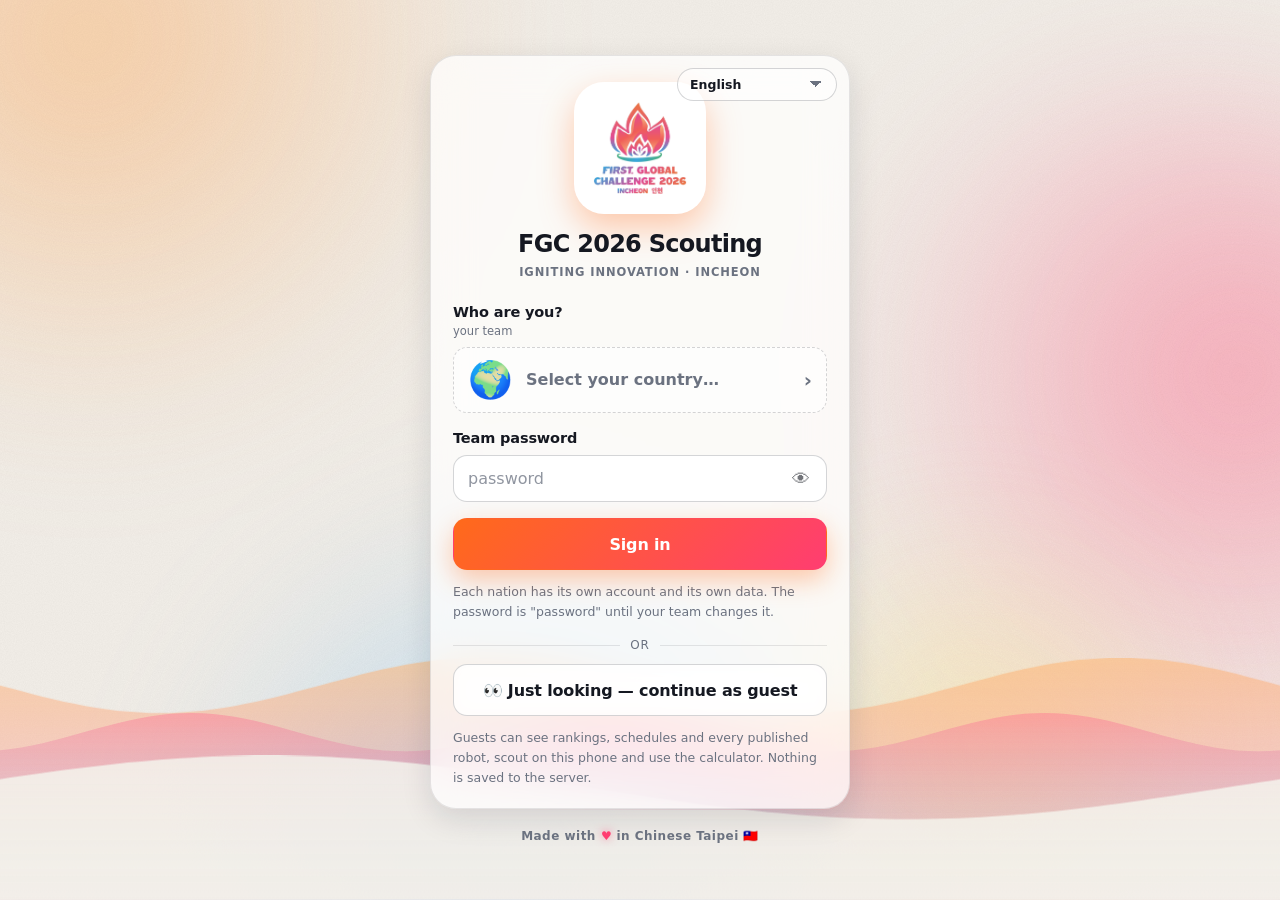
==== commit 3568687a: "Pit visits for any team, and sign in with "password" instead of a claim code The Pit tab now has two" ====
--- a/FGC2026_Scouting.html
+++ b/FGC2026_Scouting.html
@@ -598,13 +598,27 @@
 #schedList{max-height:none}
 @media (max-width:380px){ .sc-p .nm{display:none} .sc-cells{grid-template-columns:1fr 1fr} }
 
+/* 自由訪問：這次有來、還沒記過的國家，一格一國，點了直接開表單 */
+.vlab{display:flex;align-items:center;gap:8px;font-weight:800;font-size:14px;margin:0 0 10px}
+.vlab .pill{margin-left:auto}
+.vgrid{display:grid;grid-template-columns:repeat(auto-fill,minmax(132px,1fr));gap:8px;max-height:340px;overflow-y:auto;overscroll-behavior:contain}
+.vgrid button{display:flex;align-items:center;gap:8px;min-width:0;min-height:44px;padding:6px 10px;
+  border:1.5px solid var(--line-2);border-radius:11px;background:color-mix(in srgb,var(--panel-solid) 55%,transparent);
+  color:var(--ink);font:inherit;font-size:13px;font-weight:700;cursor:pointer;text-align:left;
+  transition:transform var(--d-s) var(--e),border-color var(--d-s),background var(--d-s)}
+.vgrid button:active{transform:scale(.96)}
+.vgrid button[aria-pressed=true]{border-color:var(--ember);background:var(--ember-soft)}
+.vgrid .fl{flex:none;font-size:18px;line-height:1}
+.vgrid img.flag{height:14px;width:auto;border-radius:2px}
+.vgrid .nm{white-space:nowrap;overflow:hidden;text-overflow:ellipsis;min-width:0}
+
 /* 計分機：手冊上不可能的選項（例如我們沒人在 Zone 3 卻選「6 台 Zone 3」）會被停用 */
 .seg button:disabled{opacity:.32;cursor:not-allowed;filter:saturate(.3)}
 
 /* ───────── MAP：全場示意圖 + 可拖曳的機器人圖標 ─────────
    #mpField 的長寬比必須等於 SVG viewBox 的長寬比（8520 × 7300），不然 SVG 會置中留黑邊，
    拖曳時「螢幕座標 → 場地毫米」那段換算就會整個偏掉。改 viewBox 記得一起改這裡。 */
-#mpField{position:relative;width:100%;aspect-ratio:8520/7300;touch-action:none;user-select:none;-webkit-user-select:none}
+#mpField{position:relative;width:100%;aspect-ratio:8520/7300;touch-action:none;user-select:none;-webkit-user-select:none;container-type:inline-size}
 .mp-svg{position:absolute;inset:0;width:100%;height:100%;display:block;overflow:visible}
 .mp-carpet{fill:color-mix(in srgb,var(--ink) 7%,var(--panel-solid));stroke:none}
 .mp-rail{fill:none;stroke:var(--line-2);stroke-width:70}
@@ -631,17 +645,30 @@
 .mp-t.xxs{font-size:126px}
 .mp-t.stn{font-size:186px;font-weight:900}
 .mp-t.zn{font-size:168px;font-weight:900;fill:var(--ink);opacity:.55}
-.mp-bot{position:absolute;width:10.4%;aspect-ratio:1;min-width:38px;transform:translate(-50%,-50%);
-  border-radius:50%;border:2.5px solid #fff;padding:0;cursor:grab;touch-action:none;
-  display:flex;flex-direction:column;align-items:center;justify-content:center;gap:1px;line-height:1;
-  box-shadow:0 5px 16px rgba(0,0,0,.34);transition:box-shadow var(--d),transform var(--d-s) var(--e)}
-.mp-bot.r{background:var(--red)}
-.mp-bot.b{background:var(--blue)}
-.mp-bot .n{color:#fff;font-weight:900;font-size:13px;letter-spacing:-.02em;text-shadow:0 1px 2px rgba(0,0,0,.35)}
-.mp-bot .f{line-height:0;font-size:12px}
-.mp-bot .f img.flag{height:9px;width:auto;border-radius:1.5px;display:block}
-.mp-bot.drag{cursor:grabbing;transform:translate(-50%,-50%) scale(1.16);box-shadow:0 12px 30px rgba(0,0,0,.45);z-index:3}
-.mp-bot:focus-visible{outline:3px solid var(--ink);outline-offset:2px}
+/* 外層按鈕＝觸控區（透明、至少 40px 好按）；.dot ＝看得見的圖標，約場地的 7.4%
+   （機器人實際約 45 cm，等於場地的 6.4%），不會蓋掉底下的場地。 */
+.mp-bot{position:absolute;width:11%;aspect-ratio:1;min-width:40px;transform:translate(-50%,-50%);
+  background:none;border:0;padding:0;cursor:grab;touch-action:none;
+  display:flex;align-items:center;justify-content:center;
+  transition:transform var(--d-s) var(--e)}
+.mp-bot .dot{width:68%;height:68%;min-width:17px;min-height:17px;border-radius:50%;border:2px solid #fff;
+  display:flex;flex-direction:column;align-items:center;justify-content:center;line-height:1;
+  box-shadow:0 3px 10px rgba(0,0,0,.34);transition:box-shadow var(--d),transform var(--d-s) var(--e)}
+.mp-bot.r .dot{background:var(--red)}
+.mp-bot.b .dot{background:var(--blue)}
+.mp-bot .n{color:#fff;font-weight:900;font-size:10.5px;letter-spacing:-.03em;text-shadow:0 1px 2px rgba(0,0,0,.4)}
+.mp-bot .f{line-height:0;font-size:9px;margin-top:1px}
+.mp-bot .f img.flag{height:7px;width:auto;border-radius:1.5px;display:block}
+.mp-bot.drag{cursor:grabbing;z-index:3}
+.mp-bot.drag .dot{transform:scale(1.22);box-shadow:0 10px 24px rgba(0,0,0,.45)}
+.mp-bot:focus-visible{outline:none}
+.mp-bot:focus-visible .dot{outline:3px solid var(--ink);outline-offset:2px}
+/* 圓要跟著「地圖」縮放，不能跟著按鈕：按鈕有 40px 的觸控下限，地圖一小（例如橫向被高度
+   壓住時），圓就會相對變得很大。cqw 是 #mpField 寬度的百分比，這樣圓永遠是場地的 7.4%
+   ≈ 0.64 m，比實際機器人略大而已。不支援 cqw 的舊瀏覽器退回上面的 68%。 */
+@supports (width:1cqw){
+  .mp-bot .dot{width:7.4cqw;height:7.4cqw}
+}
 .mp-side{display:grid;grid-template-columns:1fr 1fr;gap:10px}
 .mp-side .f label{display:flex;align-items:center;gap:6px}
 .mp-side .dot{width:11px;height:11px;border-radius:50%;flex:none}
@@ -652,12 +679,17 @@
 .mp-chip.r{border-color:color-mix(in srgb,var(--red) 45%,var(--line-2));color:var(--red)}
 .mp-chip.b{border-color:color-mix(in srgb,var(--blue) 45%,var(--line-2));color:var(--blue)}
 .mp-chip b{color:var(--ink);font-weight:700}
-@media (max-width:360px){ .mp-bot .n{font-size:11px} .mp-t{font-size:240px} }
-
-/* 轉成橫向之後：高度才是瓶頸，把場地縮到剛好一屏，不用捲動就能整張看完。 */
+@media (max-width:360px){ .mp-bot .n{font-size:9.5px} .mp-t{font-size:240px} }
+
+/* 轉成橫向之後高度才是瓶頸：光把場地縮到一屏還不夠，上面那張控制卡會把地圖整個推到畫面外。
+   所以改成左右兩欄 —— 控制在左、場地在右，兩邊都看得到，不用捲動。 */
 @media (orientation:landscape) and (max-height:620px){
-  #mpField{width:auto;max-width:100%;margin:0 auto;height:calc(100vh - 118px);height:calc(100dvh - 118px)}
+  #tab-map{display:grid;grid-template-columns:minmax(190px,250px) 1fr;gap:10px;align-items:start}
   #tab-map .intro{display:none}
+  #tab-map .card{margin:0}
+  #mpField{width:auto;max-width:100%;margin:0 auto;height:calc(100vh - 150px);height:calc(100dvh - 150px)}
+  .mp-side{grid-template-columns:1fr}
+  #mpFoot{display:none}
 }
 
 /* 全螢幕：把場地撐到整個畫面。這張圖接近正方形，所以真正決定大小的是螢幕的短邊 ——
@@ -710,46 +742,13 @@
       <div class="f"><label><span data-i18n="auth.who">Who are you?</span> <span class="zh" data-hint="auth.who"></span></label>
         <button class="cbtn" id="aTeam" data-v=""><span class="fl">🌍</span><span class="ph" data-i18n="auth.selectCountry">Select your country…</span><span class="arr">›</span></button></div>
       <div class="f"><label><span data-i18n="auth.pw">Team password</span></label>
-        <div class="pw"><input type="password" id="aPw" placeholder="••••••••" autocomplete="current-password"><button type="button" class="eye" id="aEye" aria-label="show">👁</button></div></div>
+        <div class="pw"><input type="password" id="aPw" placeholder="password" autocomplete="current-password"><button type="button" class="eye" id="aEye" aria-label="show">👁</button></div></div>
       <button class="btn pri wide" id="aGo" data-i18n="auth.signin">Sign in</button>
-      <p class="note" data-i18n="auth.defaultNote">Each nation has its own account and its own data. First time here? The organizer gives your team a claim code.</p>
+      <p class="note" data-i18n="auth.defaultNote">Each nation has its own account and its own data. The password is &quot;password&quot; until your team changes it.</p>
       <p class="err" id="aErr" hidden></p>
       <div class="or"><span data-i18n="auth.or">or</span></div>
       <button class="btn wide" id="aGuest" data-i18n="auth.guest">👀 Just looking — continue as guest</button>
       <p class="note" data-i18n="auth.guestNote">Guests can see rankings, schedules and every published robot, scout on this phone and use the calculator. Nothing is saved to the server.</p>
-    </div>
-
-    <div id="authClaim" class="auth-view" hidden>
-      <div class="who" id="aWhoC"></div>
-      <div class="warn" style="margin:4px 0 14px">
-        <b data-i18n="auth.claimT">This nation has not been claimed yet</b>
-        <span data-i18n="auth.claimH">Ask the organizer for your team’s claim code. It is sent to your team only, and works once.</span>
-      </div>
-      <div class="f"><label><span data-i18n="auth.claimCode">Claim code</span></label>
-        <input type="text" id="aCode" placeholder="ABCD-2345" autocomplete="one-time-code" autocapitalize="characters" spellcheck="false"></div>
-      <div class="f"><label><span data-i18n="auth.setTitle">Set your team password</span> <span class="zh" data-hint="auth.setTitle"></span></label>
-        <input type="password" id="aCNew" data-i18n-ph="auth.newPw" placeholder="new password" autocomplete="new-password"></div>
-      <div class="f"><input type="password" id="aCNew2" data-i18n-ph="auth.repeat" placeholder="repeat it" autocomplete="new-password"></div>
-      <div class="warn nudge" style="margin:2px 0 12px">
-        <span data-i18n="auth.sharedWarn">Everyone on your team signs in with this one password, on every phone and tablet you use. Agree on it together and write it down before you continue.</span>
-      </div>
-      <button class="btn pri wide" id="aClaimGo" data-i18n="auth.claimGo">Claim and start</button>
-      <p class="err" id="aErrC" hidden></p>
-      <div class="row" style="margin-top:8px"><button class="btn" id="aCBack" data-i18n="auth.back">Back</button></div>
-    </div>
-
-    <div id="authSet" class="auth-view" hidden>
-      <div class="who" id="aWho"></div>
-      <div class="f"><label><span data-i18n="auth.setTitle">Set your team password</span> <span class="zh" data-hint="auth.setTitle"></span></label>
-        <input type="password" id="aNew" data-i18n-ph="auth.newPw" placeholder="new password" autocomplete="new-password"></div>
-      <div class="f"><input type="password" id="aNew2" data-i18n-ph="auth.repeat" placeholder="repeat it" autocomplete="new-password"></div>
-      <div class="warn nudge" style="margin:2px 0 12px">
-        <span data-i18n="auth.sharedWarn">Everyone on your team signs in with this one password, on every phone and tablet you use. Agree on it together and write it down before you continue.</span>
-      </div>
-      <button class="btn pri wide" id="aSet" data-i18n="auth.saveStart">Save &amp; start scouting</button>
-      <p class="note" data-i18n="auth.shareNote">Share it only with your own team. Forgot it? Ask the organizer to reset it.</p>
-      <p class="err" id="aErr2" hidden></p>
-      <div class="row" style="margin-top:8px"><button class="btn" id="aBack" data-i18n="auth.back">Back</button></div>
     </div>
 
     <div id="authOffline" class="auth-view" hidden>
@@ -808,14 +807,23 @@
 <!-- ───────── PIT ───────── -->
 <section id="tab-pit" hidden>
   <div class="intro"><span class="ii">🔍</span><div><b data-i18n="ab.scout.t">…</b><p data-i18n="ab.scout">…</p><span class="zh" data-hint="ab.scout"></span></div></div>
-  <div class="card" id="scHead">
-    <h2><span class="ic">🔍</span><span data-i18n="sc.title">This match</span><span class="zh" data-hint="sc.title"></span></h2>
-    <div class="f"><label><span data-i18n="m.phase">Phase</span> <span class="zh" data-hint="sc.phase"></span></label>
+  <div class="card" id="scModeCard">
+    <div class="seg n2" id="scMode">
+      <button data-v="ally">🤝 <span data-i18n="sc.modeAlly">My allies</span></button>
+      <button data-v="visit">🚶 <span data-i18n="sc.modeVisit">Visit any team</span></button>
+    </div>
+    <p class="note" id="scModeH" style="margin:10px 0 0"></p>
+    <div class="f" style="margin:14px 0 0"><label><span data-i18n="m.phase">Phase</span> <span class="zh" data-hint="sc.phase"></span></label>
       <div class="seg n3" id="scPhase">
         <button data-v="prac" data-c="gray" data-i18n="m.practice">Practice</button>
         <button data-v="qual" data-i18n="m.quals">Quals</button>
         <button data-v="play" data-c="z3" data-i18n="m.playoffs">Playoffs</button>
       </div></div>
+  </div>
+
+  <div id="scAlly">
+  <div class="card" id="scHead">
+    <h2><span class="ic">🔍</span><span data-i18n="sc.title">This match</span><span class="zh" data-hint="sc.title"></span></h2>
     <div class="f"><label><span data-i18n="m.match">Match</span> <span class="zh" data-hint="m.match"></span></label>
       <div class="step" data-k="scMatch" style="max-width:240px"><button data-d="-1">−</button><input type="number" id="scMatch" inputmode="numeric" value="1"><button data-d="1">+</button></div></div>
     <div class="f"><label><span data-i18n="m.slotA">Teammate A</span></label>
@@ -823,10 +831,6 @@
     <div class="f"><label><span data-i18n="m.slotB">Teammate B</span></label>
       <button class="cbtn" id="scB" data-v=""><span class="fl">🌍</span><span class="ph">Select country…</span><span class="arr">›</span></button></div>
     <div class="seg n2" id="scWho" hidden style="margin-top:4px"></div>
-  </div>
-  <div class="card">
-    <div class="f" style="margin:0"><label><span data-i18n="sc.other">Or scout any other nation</span> <span class="zh" data-hint="sc.other"></span></label>
-      <button class="cbtn" id="pCountry" data-v=""><span class="fl">🌍</span><span class="ph">Select country…</span><span class="arr">›</span></button></div>
   </div>
   <div class="card" id="scSched">
     <h2><span class="ic">📅</span><span data-i18n="sc.sched">My matches</span>
@@ -837,12 +841,18 @@
     <p class="note" id="schedSrc" hidden style="margin:0 0 10px"></p>
     <div class="list" id="schedList"></div>
   </div>
-
-  <div class="card" id="scMine">
-    <h2><span class="ic">📋</span><span data-i18n="sc.mine">What you have recorded</span>
-      <span class="pill" id="mineCount">0</span></h2>
-    <p class="note" style="margin:-6px 0 12px" data-i18n="sc.mineH">Tap a row to open it again and change it. The ✕ deletes it.</p>
-    <div class="list" id="mineList"></div>
+  </div>
+
+  <div id="scVisit" hidden>
+  <div class="card">
+    <h2><span class="ic">🚶</span><span data-i18n="sc.visitT">Pit visit</span></h2>
+    <div class="f" style="margin:0"><label><span data-i18n="sc.visitPick">Which team are you talking to?</span></label>
+      <button class="cbtn" id="pCountry" data-v=""><span class="fl">🌍</span><span class="ph">Select country…</span><span class="arr">›</span></button></div>
+    <div id="visitTodo" hidden style="margin-top:16px">
+      <label class="vlab"><span data-i18n="sc.todo">At the event, not visited yet</span> <span class="pill" id="todoCount">0</span></label>
+      <div class="vgrid" id="todoGrid"></div>
+    </div>
+  </div>
   </div>
 
   <div id="pitBody" hidden>
@@ -913,6 +923,13 @@
     <p class="note" id="pSaved" style="margin:10px 0 0;text-align:center"></p>
   </div>
   </div>
+  <div class="card" id="scMine">
+    <h2><span class="ic">📋</span><span data-i18n="sc.mine">What you have recorded</span>
+      <span class="pill" id="mineCount">0</span></h2>
+    <p class="note" style="margin:-6px 0 12px" data-i18n="sc.mineH">Tap a row to open it again and change it. The ✕ deletes it.</p>
+    <div class="list" id="mineList"></div>
+  </div>
+
   <div class="card" id="scPub">
     <h2><span class="ic">📢</span><span data-i18n="sc.pub">Robots teams have published</span></h2>
     <p class="note" style="margin:-6px 0 12px" data-i18n="sc.pubH">What each nation says about its own robot. Tap one to open its page.</p>
@@ -966,7 +983,7 @@
   <div class="card">
     <h2><span class="ic">📢</span><span data-i18n="r.title">Our robot</span> <span class="pill" data-i18n="r.shared">shared</span><span class="zh" data-hint="r.title"></span></h2>
     <p class="note" data-i18n="r.intro">Fill this in once and publish — every signed-in team can read it in their Pit tab, and you can read theirs. Honest numbers help partners plan the huddle.</p>
-    <div class="warn" id="rGuest" hidden><span data-i18n="r.guestBanner">You are a guest: this page stays on your phone and is never published. Sign in with your team's claim code to share your robot.</span></div>
+    <div class="warn" id="rGuest" hidden><span data-i18n="r.guestBanner">You are a guest: this page stays on your phone and is never published. Sign in as your team to share your robot.</span></div>
     <div class="f" style="margin-top:12px"><button class="tg" id="rPub" aria-pressed="false"><span data-i18n="r.publish">Publish to all teams</span> <span class="zh" data-hint="r.publish"></span></button></div>
     <div class="warn nudge" id="rNudge" hidden>
       <span data-i18n="r.nudge">Saved — but only your team can see it. Publish it so the teams you play with can plan around your robot, and you can read theirs.</span>
@@ -3082,6 +3099,49 @@
 
 </script>
 <script>
+// FGC 2026 Scouting — translations part 9: pit visits (record any team, not only this match's allies)
+// and sign-in without claim codes (every nation starts with the password "password").
+// Strings that used to mention claim codes are dropped from the other languages so they fall back
+// to English instead of telling teams to ask for a code that no longer exists.
+(function(){
+const I = window.I18N, ADD = {
+en:{"sc.modeAlly":"My allies","sc.modeVisit":"Visit any team",
+ "sc.allyH":"Before a match: pick this match's two allies and go ask them.",
+ "sc.visitH":"Walk the pits and record any team, whether or not you play with them.",
+ "sc.visitT":"Pit visit","sc.visitPick":"Which team are you talking to?","sc.todo":"At the event, not visited yet",
+ "ab.scout":"Two ways to fill this in: before a match, pick your two allies and go ask them; or walk the pits and record any team you visit. Answers are kept per nation, so one visit is enough.",
+ "auth.defaultNote":"Each nation has its own account and its own data. The password is \"password\" until your team changes it.",
+ "menu.guestNote":"Guest mode — nothing is saved to the server. Sign in as your team to sync and publish.",
+ "r.guestCant":"Guest mode cannot publish or upload — sign in as your team",
+ "r.guestBanner":"You are a guest: this page stays on your phone and is never published. Sign in as your team to share your robot."},
+
+"zh-Hant":{"sc.modeAlly":"這場盟友","sc.modeVisit":"自由訪問",
+ "sc.allyH":"開打之前：選這一場的兩個盟友，下去問他們。",
+ "sc.visitH":"在維修區隨便走，哪一國都能記，不一定要跟你們同隊。",
+ "sc.visitT":"維修區訪問","sc.visitPick":"你現在在問哪一國？","sc.todo":"這次有來、還沒問過的",
+ "ab.scout":"兩種用法：開打前選這場的兩個盟友下去問；或是在維修區隨便逛，遇到哪一國就記哪一國。資料照國家存，同一國問過一次就夠。",
+ "auth.defaultNote":"每一隊有自己的帳號和資料。密碼預設是 password，想換可以登入後在選單裡改。",
+ "menu.guestNote":"訪客模式：不會存到伺服器。用隊伍身分登入才能同步和公開。",
+ "r.guestCant":"訪客模式不能公開或上傳，請用隊伍身分登入",
+ "r.guestBanner":"你是訪客：這一頁只留在你的手機上，不會公開。要分享你們的機器人請用隊伍身分登入。"},
+
+"zh-Hans":{"sc.modeAlly":"这场盟友","sc.modeVisit":"自由访问",
+ "sc.allyH":"开打之前：选这一场的两个盟友，下去问他们。",
+ "sc.visitH":"在维修区随便走，哪一国都能记，不一定要跟你们同队。",
+ "sc.visitT":"维修区访问","sc.visitPick":"你现在在问哪一国？","sc.todo":"这次有来、还没问过的",
+ "ab.scout":"两种用法：开打前选这场的两个盟友下去问；或者在维修区随便逛，遇到哪一国就记哪一国。资料按国家存，同一国问过一次就够。",
+ "auth.defaultNote":"每一队有自己的账号和数据。密码默认是 password，想换可以登录后在菜单里改。",
+ "menu.guestNote":"访客模式：不会存到服务器。用队伍身份登录才能同步和公开。",
+ "r.guestCant":"访客模式不能公开或上传，请用队伍身份登录",
+ "r.guestBanner":"你是访客：这一页只留在你的手机上，不会公开。要分享你们的机器人请用队伍身份登录。"}
+};
+const STALE = ["auth.defaultNote","menu.guestNote","r.guestCant","r.guestBanner","ab.scout"];
+Object.keys(I).forEach(function(l){ if(!ADD[l]) STALE.forEach(function(k){ delete I[l][k]; }); });
+Object.keys(ADD).forEach(function(l){ I[l]=Object.assign(I[l]||{},ADD[l]); });
+})();
+
+</script>
+<script>
 'use strict';
 /* FGC 2026 Scouting — live ladder / match history / analytics, fed by results.first.global */
 
@@ -3093,21 +3153,30 @@
 /* ---------- helpers ---------- */
 const CONT_NAMES = window.CONTINENTS || {};
 /* 官方用 3 碼國碼 (TPE/JPN)，我們用 slug；靠國名與 ISO-2 兜起來 */
-const BY_NAME = {}, BY_CC = {};
+const BY_NAME = {}, BY_CC = {}, BY_WORDS = {};
+/* 標點和大小寫都不算數：「Korea, Republic of」跟「Republic of Korea」要能兜在一起 */
+const nkey = s => String(s || '').toLowerCase().replace(/[^a-z0-9]+/g, ' ').trim();
+const nwords = s => nkey(s).split(' ').filter(Boolean).sort().join(' ');
 NATIONS.forEach(n => {
-  BY_NAME[(n.name || '').toLowerCase()] = n;
+  [n.name].concat(n.alt || []).forEach(a => {
+    const k = nkey(a); if (k && !(k in BY_NAME)) BY_NAME[k] = n;
+    const w = nwords(a); if (!w) return;
+    BY_WORDS[w] = (w in BY_WORDS && BY_WORDS[w] !== n) ? null : n;   // 兩國撞同一組詞就作廢
+  });
   if (n.cc) BY_CC[n.cc.toLowerCase()] = n;
 });
 function nationOf(row) {
   const t = (row && row.team) || {};
   const cc2 = (t.countryCode || '').toLowerCase();
   if (cc2.length === 2 && BY_CC[cc2]) return BY_CC[cc2];
-  const nm = (t.country || t.shortName || t.name || '').toLowerCase();
-  if (BY_NAME[nm]) return BY_NAME[nm];
-  for (const n of NATIONS) {                       // 最後手段：寬鬆比對
-    const a = (n.name || '').toLowerCase();
-    if (nm && (a.includes(nm) || nm.includes(a))) return n;
-  }
+  const raw = t.country || t.shortName || t.name || '';
+  const k = nkey(raw);
+  if (BY_NAME[k]) return BY_NAME[k];
+  const w = nwords(raw);
+  if (w && BY_WORDS[w]) return BY_WORDS[w];
+  /* 以前這裡做 substring 寬鬆比對，207 國裡有 10 個會配錯人：
+     Romania→Oman、Somalia→Mali、Nigeria→Niger、Sudan→South Sudan、DR Congo→Congo…
+     認不出來就回 null，畫面會顯示官方原名 —— 寧可陌生，也不要掛上別國的國旗。 */
   return null;
 }
 function rowSlug(row) { const n = nationOf(row); return n ? n.slug : ''; }
@@ -3116,16 +3185,21 @@
    排名資料裡每一列同時有 teamKey 和國家，所以對照表直接從資料本身建。 */
 const KEY2SLUG = {};
 function buildKeyMap() {
-  ((OFF.data && OFF.data.rankings) || []).forEach(r => {
-    const n = nationOf(r);
-    if (n && r.teamKey) KEY2SLUG[String(r.teamKey).toUpperCase()] = n.slug;
-  });
+  const add = (key, n) => { if (key && n) KEY2SLUG[String(key).toUpperCase()] = n.slug; };
+  ((OFF.data && OFF.data.rankings) || []).forEach(r => add(r.teamKey, nationOf(r)));
+  /* 賽程通常比排名早公布。participants 身上如果帶得出國家就先建進來，
+     不然排名還沒出來的那幾天，整張賽程都對不到隊伍。 */
+  ((OFF.data && OFF.data.matches) || []).forEach(m => (m.participants || []).forEach(p => {
+    const k = String((p && p.teamKey) || '').toUpperCase();
+    if (!k || KEY2SLUG[k]) return;
+    add(k, nationOf(p && p.team ? p : { team: p }));
+  }));
 }
 function slugOfKey(k) {
-  k = String(k || '').toUpperCase();
-  if (KEY2SLUG[k]) return KEY2SLUG[k];
-  const n = BY_CC[k.slice(0, 2).toLowerCase()];   // 還沒有排名資料時的退路
-  return n ? n.slug : '';
+  /* 查不到就回空字串。以前這裡把三碼砍成兩碼當 ISO-2 猜，21 個常見碼裡有 7 個會猜錯：
+     CHN→瑞士、CHL→瑞士、MLT→馬利、COD/COG→哥倫比亞、GNB→幾內亞。
+     賽程配錯國家，就是派人去打聽錯的隊伍 —— 寧可查不到。 */
+  return KEY2SLUG[String(k || '').toUpperCase()] || '';
 }
 function rowLabel(row) {
   const n = nationOf(row), t = (row && row.team) || {};
@@ -3462,10 +3536,13 @@
 /* ---------- 圖標 ---------- */
 const mpPctX = mm=>((mm-MP.VB.x)/MP.VB.w*100);
 const mpPctY = mm=>((mm-MP.VB.y)/MP.VB.h*100);
+/* 按鈕本身是透明的觸控區，看得見的只有裡面那顆 .dot。
+   圖標照比例只會有場地的 6% 左右（機器人約 45 cm），手指按不到；分開之後
+   圓可以畫小、接近實際大小，按的範圍仍然維持在好按的尺寸。 */
 function mapTokenHTML(side,i,r){
   const nm=r.slug?nName(r.slug):(MP_LBL[side]+(i+1));
   return `<button class="mp-bot ${side}" data-s="${side}" data-i="${i}" style="left:${mpPctX(r.x).toFixed(3)}%;top:${mpPctY(r.y).toFixed(3)}%"
-    aria-label="${esc(nm)}"><span class="n">${MP_LBL[side]}${i+1}</span>${r.slug?`<span class="f">${nFlag(r.slug)}</span>`:''}</button>`;
+    aria-label="${esc(nm)}"><span class="dot"><span class="n">${MP_LBL[side]}${i+1}</span>${r.slug?`<span class="f">${nFlag(r.slug)}</span>`:''}</span></button>`;
 }
 function mapRender(){
   if(!DB||!$('mpField')) return;
@@ -3627,7 +3704,7 @@
   SLOTS.forEach(L=>{ const b=$(L+'Country'); if(b&&!b.dataset.v) setCbtn(b,'',t('m.whichCountry')); });
   if(!$('pCountry').dataset.v) setCbtn($('pCountry'),'');
   if(DB&&$('mWho')) $('mWho').innerHTML=`<span class="fl">${nFlag(AUTH.team)}</span><span><span class="lb">${esc(t('m.weAre'))}</span><b>${esc(nName(AUTH.team))}</b></span>`;
-    if(DB){ renderMList(); if(!$('tab-teams').hidden&&rMode==='teams') renderTeams(); if(!$('tab-pit').hidden&&curTeam) loadPit(); if(!$('tab-robot').hidden) robotLoad(); calc(); if(!$('tab-map').hidden) mapRender(); if(!$('tab-data').hidden) refreshData(); }
+    if(DB){ renderMList(); setPitMode(pitMode); if(!$('tab-teams').hidden&&rMode==='teams') renderTeams(); if(!$('tab-pit').hidden&&curTeam) loadPit(); if(!$('tab-robot').hidden) robotLoad(); calc(); if(!$('tab-map').hidden) mapRender(); if(!$('tab-data').hidden) refreshData(); }
   if(SYNC.last.k) setSync(SYNC.last.k,SYNC.last.c,SYNC.last.extra); }
 function setLang(l){ if(!DICT[l]) return; LANG=l; try{ localStorage.setItem('fgc.lang',l); }catch(e){} applyLang(); }
 document.addEventListener('change',e=>{ if(e.target.matches('select.langsel')) setLang(e.target.value); });
@@ -3668,12 +3745,11 @@
   const r=await fetch(path,{method:body?'POST':'GET',headers:{'Content-Type':'application/json','X-Token':AUTH.token},body:body?JSON.stringify(body):undefined});
   let d={}; try{ d=await r.json(); }catch(e){}
   if(r.status===401){ signedOut(); throw new Error(t('s.again')); }
-  if(!r.ok){ const e=new Error(d.error||('HTTP '+r.status)); e.status=r.status; e.needClaim=!!d.needClaim; throw e; }
+  if(!r.ok){ const e=new Error(d.error||('HTTP '+r.status)); e.status=r.status; throw e; }
   return d;
 }
 function showAuth(view){ $('auth').hidden=false; $('main').hidden=true; $('nav').hidden=true; $('mFab').hidden=true; document.querySelector('header').hidden=true;
-  ['authLogin','authSet','authClaim','authOffline'].forEach(id=>$(id).hidden=(id!==view));
-  if(view==='authSet') $('aWho').innerHTML=`<span class="fl">${nFlag(AUTH.team)}</span><b>${esc(nName(AUTH.team))}</b> <span class="zh">${esc(nSub(AUTH.team))}</span>`; }
+  ['authLogin','authOffline'].forEach(id=>$(id).hidden=(id!==view)); }
 function showErr(el,msg){ el.textContent=msg; el.hidden=!msg; }
 function signedOut(){ AUTH.token=''; SYNC.on=false; try{ localStorage.removeItem('fgc.auth'); }catch(e){} setSync('s.signedOut'); showAuth('authLogin'); }
 function boot(team){
@@ -3697,49 +3773,19 @@
   try{ localStorage.setItem('fgc.auth',JSON.stringify({token:d.token,team:d.team})); }catch(e){}
   LAST_LOGIN=d.prevLogin||null;
   $('aPw').value=''; haptic(18);
-  /* 只有認領碼制度之前開的舊帳號會 mustChange；一定要改掉那個共用密碼，不能再「先跳過」 */
-  if(d.mustChange) showAuth('authSet'); else boot(d.team);
-}
-let LAST_LOGIN=null, CLAIMING='';
+  boot(d.team);
+}
+let LAST_LOGIN=null;
+const DEFAULT_PW='password';
 $('aGo').onclick=async()=>{
-  const tm=$('aTeam').dataset.v, pw=$('aPw').value;
+  /* 每一國的預設密碼都是 password；空白就當作預設密碼，少打一次字 */
+  const tm=$('aTeam').dataset.v, pw=$('aPw').value||DEFAULT_PW;
   if(!tm){ flash($('aTeam')); showErr($('aErr'),t('auth.errCountry')); return; }
   showErr($('aErr'),''); $('aGo').disabled=true;
   try{ afterLogin(await api('/api/login',{team:tm,password:pw})); }
-  catch(e){
-    /* 這個國家還沒有人認領 → 需要主辦方發的認領碼，不能用共用密碼進來 */
-    if(e.needClaim){ CLAIMING=tm; showClaim(tm); }
-    else { showErr($('aErr'),e.message); flash($('aPw')); }
-  }
+  catch(e){ showErr($('aErr'),e.message); flash($('aPw')); }
   finally{ $('aGo').disabled=false; }
 };
-function showClaim(tm){
-  $('aWhoC').innerHTML=`<span class="fl">${nFlag(tm)}</span><b>${esc(nName(tm))}</b> <span class="zh">${esc(nSub(tm))}</span>`;
-  $('aCode').value=''; $('aCNew').value=''; $('aCNew2').value=''; showErr($('aErrC'),'');
-  showAuth('authClaim');
-}
-$('aCBack').onclick=()=>{ CLAIMING=''; showAuth('authLogin'); };
-$('aClaimGo').onclick=async()=>{
-  const code=$('aCode').value.trim(), n=$('aCNew').value, n2=$('aCNew2').value;
-  showErr($('aErrC'),'');
-  if(!code){ flash($('aCode')); showErr($('aErrC'),t('auth.needCode')); return; }
-  if(n.length<4){ flash($('aCNew')); showErr($('aErrC'),t('auth.pwShort')); return; }
-  if(n!==n2){ flash($('aCNew2')); showErr($('aErrC'),t('auth.pwNoMatch')); return; }
-  $('aClaimGo').disabled=true;
-  try{ afterLogin(await api('/api/claim',{team:CLAIMING,code,password:n})); }
-  catch(e){ showErr($('aErrC'),e.message); flash($('aCode')); }
-  finally{ $('aClaimGo').disabled=false; }
-};
-$('aSet').onclick=async()=>{
-  const n=$('aNew').value, n2=$('aNew2').value;
-  if(n.length<4){ showErr($('aErr2'),t('auth.errShort')); flash($('aNew')); return; }
-  if(n!==n2){ showErr($('aErr2'),t('auth.errMatch')); flash($('aNew2')); return; }
-  showErr($('aErr2'),''); $('aSet').disabled=true;
-  try{ await api('/api/password',{current:'password',new:n}); $('aNew').value=$('aNew2').value=''; toast(t('auth.pwSet'),'ok'); boot(AUTH.team); }
-  catch(e){ showErr($('aErr2'),e.message); }
-  finally{ $('aSet').disabled=false; }
-};
-$('aBack').onclick=()=>{ api('/api/logout').catch(()=>{}); signedOut(); };
 async function guestLogin(){ showErr($('aErr'),''); $('aGuest').disabled=true;
   try{ afterLogin(await api('/api/guest')); }
   catch(e){ showErr($('aErr'),e.message); }
@@ -3942,10 +3988,15 @@
   Object.entries(DB.pit).forEach(([k,v])=>{ if(pitSlugOf(k)===slug&&v&&v.ts&&!v.del&&(!best||v.ts>best.ts)) best=v; });
   return best;
 }
-function rec(){ if(!curTeam||!DB) return null; const k=pitKey(curTeam);
-  if(!DB.pit[k]||DB.pit[k].del) DB.pit[k]=blankPit();   // 刪掉之後再填等於重新開一份
-  return DB.pit[k]; }
-function touch(k,v){ const r=rec(); if(!r) return; r[k]=v; r.ts=now(); r.scout=DB.cfg.scout; save(); showSaved(r.ts); renderMine(); renderSched(); }
+/* make=true 才會真的在 DB.pit 裡建立紀錄。
+   只是要顯示就不能建 —— 以前 loadPit 一呼叫就建，而剛刪掉的那一份是「墓碑」（{del:true}），
+   會被這裡蓋成一份空白紀錄。墓碑一消失，下一次同步伺服器就把刪掉的那份送回來了。 */
+function rec(make){ if(!curTeam||!DB) return null; const k=pitKey(curTeam);
+  const cur=DB.pit[k];
+  if(cur&&!cur.del) return cur;
+  if(!make) return blankPit();                          // 給畫面用的空殼，不進 DB
+  return (DB.pit[k]=blankPit()); }                      // 刪掉之後再填等於重新開一份
+function touch(k,v){ const r=rec(true); if(!r) return; r[k]=v; r.ts=now(); r.scout=DB.cfg.scout; save(); showSaved(r.ts); renderMine(); renderSched(); }
 function showSaved(ts){
   const el=$('pSaved'); if(!el) return;
   el.textContent = ts ? t('sc.autosaved')+' '+fmtTime(ts) : t('sc.nothingYet');
@@ -3980,7 +4031,55 @@
 { const num={pCap:'cap',pEmpty:'empty',pClimbSec:'climbSec',pBreak:'breaks'};
   Object.entries(num).forEach(([id,k])=>$(id).oninput=e=>touch(k,parseInt(e.target.value,10)||0));
   $('pNotes').oninput=e=>touch('notes',e.target.value); }
-$('pCountry').onclick=()=>openPicker(sl=>{ curTeam=sl; setCbtn($('pCountry'),sl); loadPit(); renderMine(); haptic(12); });
+$('pCountry').onclick=()=>openPicker(sl=>{ visitPick(sl); haptic(12); });
+
+/* ---------- 兩種打聽方式：盟友（照賽程）或自由訪問（在維修區隨便走，哪一國都能記） ---------- */
+let pitMode='ally'; try{ if(localStorage.getItem('fgc.pitMode')==='visit') pitMode='visit'; }catch(e){}
+function setPitMode(m){
+  pitMode=m==='visit'?'visit':'ally';
+  try{ localStorage.setItem('fgc.pitMode',pitMode); }catch(e){}
+  /* 再點一次已選的那顆，segInit 會回傳空字串 —— 那就維持原本的模式 */
+  segInit($('scMode'),pitMode,v=>{ if(v&&v!==pitMode){ setPitMode(v); pitModeSwitched(); haptic(12); } else setPitMode(pitMode); });
+  $('scAlly').hidden=pitMode!=='ally'; $('scVisit').hidden=pitMode!=='visit';
+  $('scModeH').textContent=t(pitMode==='visit'?'sc.visitH':'sc.allyH');
+  renderTodo();
+}
+/* 換模式時表單跟著換：盟友模式只顯示這場的盟友，訪問模式顯示剛剛在問的那一國 */
+function pitModeSwitched(){
+  if(pitMode==='visit'){ setCbtn($('pCountry'),curTeam); return; }
+  const pl=plan();
+  if(curTeam&&curTeam!==pl.a&&curTeam!==pl.b){ curTeam=pl.a||pl.b||''; loadPit(); scWhoRender(); renderMine(); }
+}
+function visitPick(sl){
+  if(pitMode!=='visit') setPitMode('visit');
+  curTeam=sl; setCbtn($('pCountry'),sl); loadPit(); renderMine();
+  $('pitBody').scrollIntoView({behavior:'smooth',block:'start'});
+}
+/* 從別的地方（國家頁、紀錄列表）打開某一國：不是這場盟友就切到訪問模式 */
+function pitOpen(sl){
+  const pl=plan();
+  if(pitMode==='ally'&&(sl===pl.a||sl===pl.b)){ curTeam=sl; setCbtn($('pCountry'),''); loadPit(); scWhoRender(); renderMine(); return; }
+  if(pitMode!=='visit') setPitMode('visit');
+  curTeam=sl; setCbtn($('pCountry'),sl); loadPit(); renderMine();
+}
+/* 這次比賽有來、但我們還沒記過的國家。名單從官方排名和賽程來；官方資料還沒出來就不顯示 */
+function eventSlugs(){
+  const d=(typeof OFF!=='undefined'&&OFF.data)||{}, set=new Set();
+  (d.rankings||[]).forEach(r=>{ const sl=rowSlug(r); if(sl) set.add(sl); });
+  (d.matches||[]).forEach(m=>(m.participants||[]).forEach(x=>{ const sl=slugOfKey(x&&x.teamKey); if(sl) set.add(sl); }));
+  set.delete(AUTH.team);
+  return [...set];
+}
+function renderTodo(){
+  const box=$('visitTodo'); if(!box||!DB) return;
+  if(pitMode!=='visit'){ box.hidden=true; return; }
+  const done=new Set(pitRows().map(x=>x.slug));
+  const todo=eventSlugs().filter(sl=>!done.has(sl)).sort((a,b)=>nName(a).localeCompare(nName(b)));
+  box.hidden=!todo.length;
+  $('todoCount').textContent=todo.length;
+  $('todoGrid').innerHTML=todo.map(sl=>`<button data-v="${esc(sl)}"${sl===curTeam?' aria-pressed="true"':''}><span class="fl">${nFlag(sl)}</span><span class="nm">${esc(nName(sl))}</span></button>`).join('');
+  $('todoGrid').querySelectorAll('button').forEach(b=>b.onclick=()=>{ visitPick(b.dataset.v); haptic(12); });
+}
 
 /* ---------- 賽前打聽：賽程一出來，選這場的兩個盟友，再下去維修區找他們 ---------- */
 /* 每個賽段預設開幾列。手冊：模擬賽每隊一場、季後賽每個聯盟四場、決賽兩場；
@@ -4022,7 +4121,7 @@
   });
   $('scMatch').value=pl.match||1;
   setCbtn($('scA'),pl.a||'',t('m.whichCountry')); setCbtn($('scB'),pl.b||'',t('m.whichCountry'));
-  scWhoRender(); mPlanBar();
+  scWhoRender(); mPlanBar(); setPitMode(pitMode);
 }
 $('scA').onclick=()=>scPick('A'); $('scB').onclick=()=>scPick('B');
 $('scMatch').oninput=e=>{ plan().match=parseInt(e.target.value,10)||0; planSave(); mPlanBar(); renderSched(); };
@@ -4075,7 +4174,7 @@
   el.hidden=false; el.innerHTML=`<h2><span class="ic">📢</span>${esc(t('p.selfBy'))} ${nFlag(curTeam)} ${esc(nName(curTeam))}</h2>
     <div class="note">${esc(pitBits(s).join(' · '))}</div>${s.desc?`<p class="desc">${esc(s.desc)}</p>`:''}
     <div class="bar"><button class="btn" id="pUseSelf">${esc(t('p.copyIn'))}</button><span class="note" style="align-self:center">${esc(t('p.updated'))} ${esc(fmtDate(s.ts))}</span></div>`;
-  $('pUseSelf').onclick=()=>{ const r=rec(); ['cap','type','empty','sup','port','climb','climbSec','carry','carried','pos','roles','hp','drive','lang'].forEach(k=>{ if(s[k]!==undefined) r[k]=s[k]; }); r.ts=now(); save(); loadPit(); toast(t('p.copied'),'ok'); }; }
+  $('pUseSelf').onclick=()=>{ const r=rec(true); ['cap','type','empty','sup','port','climb','climbSec','carry','carried','pos','roles','hp','drive','lang'].forEach(k=>{ if(s[k]!==undefined) r[k]=s[k]; }); r.ts=now(); save(); loadPit(); toast(t('p.copied'),'ok'); }; }
 
 /* ---------- NATIONS ---------- */
 let tPhase='all';
@@ -4115,6 +4214,7 @@
   const list=$('mineList'); if(!list) return;
   const rows=pitRows();
   const cnt=$('mineCount'); if(cnt) cnt.textContent=rows.length;
+  renderTodo();
   if(!rows.length){ list.innerHTML=`<div class="empty">${esc(t('sc.mineNone'))}</div>`; return; }
   list.innerHTML=rows.map(x=>{
     const here=(x.slug===curTeam&&x.phase===pitPhase);
@@ -4135,7 +4235,7 @@
   const slug=pitSlugOf(key), ph=pitPhaseOf(key);
   pitPhase=ph; plan().phase=ph; planSave();
   segInit($('scPhase'),ph,v=>{ pitPhase=v||'qual'; plan().phase=pitPhase; planSave(); if(curTeam) loadPit(); scWhoRender(); renderMine(); });
-  curTeam=slug; setCbtn($('pCountry'),slug); loadPit(); renderMine();
+  pitOpen(slug);
   toast(t('m.editing')+' \u00b7 '+nName(slug)+' \u00b7 '+(PHASE_LABEL[ph]||ph));
   haptic(12);
   $('pitBody').scrollIntoView({behavior:'smooth',block:'start'});
@@ -4232,14 +4332,14 @@
 function autoSched(){
   if(!DB||AUTH.offline) return;
   const n=importSched();
-  renderSched();
+  renderSched(); renderTodo();
   if(n) toast(t('sc.autoLoaded')+' '+n,'ok');
 }
 $('schedN').oninput=e=>{ const p=plan(); p.n[pitPhase]=Math.max(1,Math.min(60,parseInt(e.target.value,10)||1)); planSave(); renderSched(); };
 $('nLookup').onclick=()=>openPicker(sl=>openNation(sl));
 $('pSave').onclick=async()=>{
   if(!curTeam){ toast(t('sc.pickFirst')); return; }
-  const r=rec(); if(r&&!r.ts){ r.ts=now(); r.scout=DB.cfg.scout; }
+  const r=rec(true); if(r&&!r.ts){ r.ts=now(); r.scout=DB.cfg.scout; }
   saveNow();
   toast(t('sc.saved')+' · '+nName(curTeam)+' · '+(PHASE_LABEL[pitPhase]||pitPhase),'ok');
   haptic(18); sparkBurst($('pSave'),16); showSaved(r&&r.ts);
@@ -4301,7 +4401,7 @@
   $('nation').hidden=false; document.body.classList.add('lock'); $('nation').scrollTop=0; haptic(12);
   const close=()=>{ $('nation').hidden=true; document.body.classList.remove('lock'); NATION=''; };
   $('nClose').onclick=close; $('nClose2').onclick=close;
-  $('nPit').onclick=()=>{ close(); curTeam=slug; setCbtn($('pCountry'),slug); loadPit(); document.querySelector('nav button[data-tab=pit]').click(); }; }
+  $('nPit').onclick=()=>{ close(); pitOpen(slug); document.querySelector('nav button[data-tab=pit]').click(); }; }
 
 /* ---------- OUR ROBOT (public profile, shared with every team) ---------- */
 let PROFILES={}; try{ PROFILES=JSON.parse(localStorage.getItem('fgc2026.profiles')||'{}')||{}; }catch(e){ PROFILES={}; }
@@ -4434,7 +4534,7 @@
 function applyServer(s){ let ch=false, cfgCh=false; const sc=s.cfg||{}; SYNC.applying=true; try{
   /* scout 名字、主題、特效、最近選過的國家是這台裝置自己的；賽程計畫（plan）是全隊的，要跟著伺服器走。
      以前 cfg 整包換掉時 plan 沒有一起上傳，另一台裝置一動 cfg，這台的賽程表就被清空。 */
-  if(sc.ts&&sc.ts>(DB.cfg.ts||'')){ const keep={scout:DB.cfg.scout,theme:DB.cfg.theme,fx:DB.cfg.fx,recent:DB.cfg.recent}; if(!sc.plan) keep.plan=DB.cfg.plan;
+  if(sc.ts&&sc.ts>(DB.cfg.ts||'')){ const keep={scout:DB.cfg.scout,theme:DB.cfg.theme,fx:DB.cfg.fx,recent:DB.cfg.recent}; if(!sc.plan) keep.plan=DB.cfg.plan; if(!sc.map) keep.map=DB.cfg.map;
     DB.cfg=Object.assign(norm({cfg:sc}).cfg,keep); ch=true; cfgCh=true; }
   Object.entries(s.pit||{}).forEach(([k,v])=>{ const c=DB.pit[k]; if(!c||(v.ts||'')>(c.ts||'')){ DB.pit[k]=v; ch=true; } });
   if(ch&&typeof renderMine==='function') setTimeout(renderMine,0);
@@ -4453,7 +4553,9 @@
   if(!force&&!SYNC.dirty&&document.hidden) return;
   const sending=SYNC.dirty||force;
   SYNC.busy=true; $('syncBadge').classList.add('busy');
-  const body=sending?{rev:SYNC.rev,cfg:{custom:DB.cfg.custom,event:DB.cfg.event,plan:DB.cfg.plan,ts:DB.cfg.ts},pit:DB.pit,match:DB.match}:{rev:SYNC.rev};
+  /* cfg 是整包比 ts 換掉的，所以「全隊共用」的欄位每一個都要上傳。漏掉任何一個，
+     別台裝置一動 cfg，這台的那一份就會被 norm 重建成空的 —— plan 被這樣清過一次，map 也是。 */
+  const body=sending?{rev:SYNC.rev,cfg:{custom:DB.cfg.custom,event:DB.cfg.event,plan:DB.cfg.plan,map:DB.cfg.map,ts:DB.cfg.ts},pit:DB.pit,match:DB.match}:{rev:SYNC.rev};
   try{ const ctl=new AbortController(), to=setTimeout(()=>ctl.abort(),12000);
     const r=await fetch('/api/sync',{method:'POST',headers:{'Content-Type':'application/json','X-Token':AUTH.token},signal:ctl.signal,body:JSON.stringify(body)});
     clearTimeout(to);
@@ -4552,7 +4654,7 @@
     .catch(()=>{}); }); })();
 
 /* ---------- 版本號：讓使用者一眼看出裝到哪一版 ---------- */
-const APP_VER='v31';
+const APP_VER='v34';
 (function(){ const el=$('appVer'); if(el) el.textContent=APP_VER;
   const b=$('verCheck'); if(!b) return;
   b.onclick=async e=>{ e.preventDefault();
@@ -4566,23 +4668,10 @@
   }; })();
 
 /* ---------- init ---------- */
-/* 主辦方發的一鍵認領連結：?claim=<slug>&code=<CODE>
-   帶進畫面後立刻把網址清乾淨，免得留在網址列或被截圖傳出去。 */
-function claimFromURL(){
-  try{
-    const q=new URLSearchParams(location.search);
-    const tm=(q.get('claim')||'').trim().toLowerCase(), code=(q.get('code')||'').trim();
-    if(!tm||!NMAP[tm]) return null;
-    history.replaceState(null,'',location.pathname);
-    return {team:tm,code:code};
-  }catch(e){ return null; }
-}
-
 (async function init(){
   window.addEventListener('pagehide',saveNow); window.addEventListener('beforeunload',saveNow);
   applyLang(); applyFX();
   if(!HTTP&&$('cInstall')) $('cInstall').hidden=true;
-  const invite=claimFromURL();
   const wantGuest=/[?&]guest=1/.test(location.search);
   if(wantGuest){ try{ history.replaceState(null,'','./'); }catch(e){} }
   const last=(()=>{ try{ return localStorage.getItem('fgc.team')||''; }catch(e){ return ''; } })();
@@ -4590,20 +4679,12 @@
   setSync('s.connecting');
   try{ const a=JSON.parse(localStorage.getItem('fgc.auth')||'null');
     if(a&&a.token){ AUTH.token=a.token; const me=await api('/api/me'); AUTH.team=me.team; AUTH.guest=!!me.guest||me.team===GUEST;
-      if(me.mustChange){ showAuth('authSet'); } else boot(me.team); return; } }
+      boot(me.team); return; } }
   catch(e){}
   if(wantGuest){
     /* 海報 QR：fgc-scout.duckdns.org/guest → 這裡。沒登入過就直接以訪客進入 */
     showAuth('authLogin'); await guestLogin(); return;
   }
-  if(invite){
-    CLAIMING=invite.team;
-    setCbtn($('aTeam'),invite.team,t('auth.selectCountry'));
-    setSync('s.notSigned');
-    showClaim(invite.team);
-    if(invite.code){ $('aCode').value=invite.code; setTimeout(()=>$('aCNew').focus(),250); }
-    return;
-  }
   if(last&&NMAP[last]) setCbtn($('aTeam'),last,t('auth.selectCountry'));
   setSync('s.notSigned'); showAuth('authLogin');
 })();
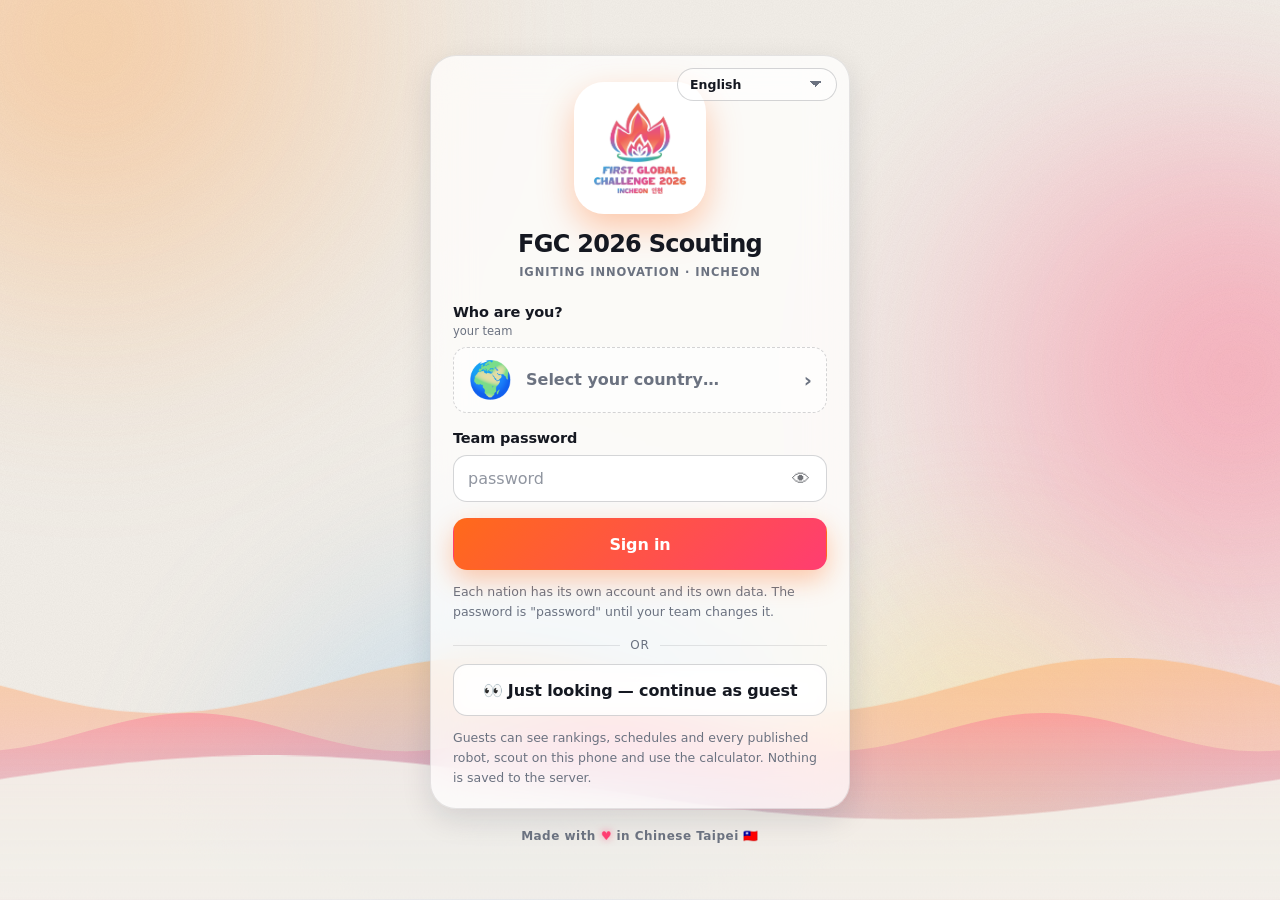
==== commit 4c3c25e9: "Sort the live ladder by rank, continents included (v35) The official feed lists teams by team number" ====
--- a/FGC2026_Scouting.html
+++ b/FGC2026_Scouting.html
@@ -3323,8 +3323,11 @@
     return rCont === 'mine' ? n.cont === mine : n.cont === rCont;
   });
 }
+/* 官方資料是照隊伍編號排的，不是照名次。還沒有名次（0 或空）的排到最後 */
+const rankOf = r => (Number.isFinite(r.rank) && r.rank > 0) ? r.rank : 1e9;
+const byRank = (a, b) => rankOf(a) - rankOf(b) || (b.rankingScore || 0) - (a.rankingScore || 0);
 function ladderHTML() {
-  const rows = (OFF.data && OFF.data.rankings) || [];
+  const rows = ((OFF.data && OFF.data.rankings) || []).slice().sort(byRank);
   if (!rows.length) return emptyHTML();
   const mineRow = rows.find(r => rowSlug(r) === AUTH.team);
   const shown = filterRows(rows);
@@ -4654,7 +4657,7 @@
     .catch(()=>{}); }); })();
 
 /* ---------- 版本號：讓使用者一眼看出裝到哪一版 ---------- */
-const APP_VER='v34';
+const APP_VER='v35';
 (function(){ const el=$('appVer'); if(el) el.textContent=APP_VER;
   const b=$('verCheck'); if(!b) return;
   b.onclick=async e=>{ e.preventDefault();
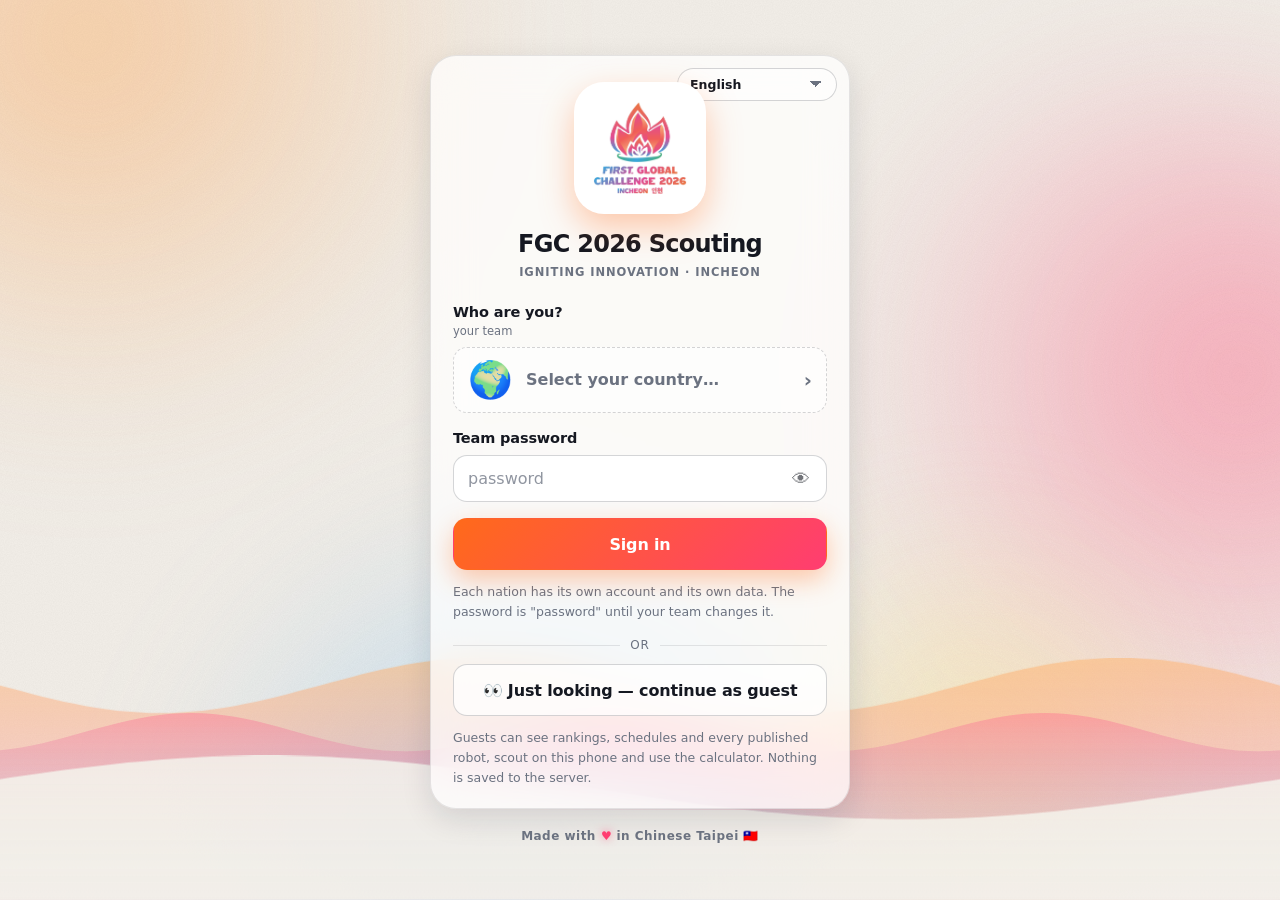
==== commit f864f8db: "Official match record on every nation page, with each robot's climb (v36) Tap a nation in the ladder" ====
--- a/FGC2026_Scouting.html
+++ b/FGC2026_Scouting.html
@@ -714,6 +714,24 @@
 /* 登入頁「或」分隔線（訪客按鈕上方） */
 .or{display:flex;align-items:center;gap:10px;margin:14px 0 10px;color:var(--muted);font-size:12px;text-transform:uppercase;letter-spacing:.08em}
 .or::before,.or::after{content:"";flex:1;height:1px;background:var(--line)}
+
+/* ───────── 國家頁：官方戰績（每一場的比分、自己的爬升、聯盟倍率）───────── */
+.lab2{font-size:11.5px;font-weight:800;letter-spacing:.06em;color:var(--muted);text-transform:uppercase;margin:16px 2px 8px}
+.cstrip{display:flex;flex-wrap:wrap;gap:6px}
+.cs{display:flex;flex-direction:column;align-items:center;justify-content:center;min-width:46px;padding:5px 6px;border-radius:9px;
+  font-size:13px;font-weight:900;color:#fff;line-height:1.15;background:var(--gray)}
+.cs b{font-size:10px;font-weight:800;opacity:.85}
+.cs.z3{background:var(--z3)}.cs.z2{background:var(--z2)}.cs.z1{background:var(--z1)}.cs.C{background:var(--warn)}
+.cs.none{background:var(--line);color:var(--muted)}
+.it.oh,.it.orb{gap:10px;align-items:flex-start}
+.it.oh .n,.it.orb .n{min-width:46px}
+.ohtop{display:flex;flex-wrap:wrap;align-items:center;gap:2px 6px;font-size:15px}
+.ohtop .tag{margin:0}
+.ohwho{margin-top:4px}
+.ohwho img.flag,.it.orb .d img.flag{height:13px;width:auto;border-radius:2px;vertical-align:-1px}
+.res{display:inline-block;min-width:24px;text-align:center;font-size:12px;font-weight:900;padding:2px 6px;border-radius:7px;color:#fff}
+.res.W{background:var(--ok)}.res.L{background:var(--red)}.res.T{background:var(--gray)}
+#sheet .menu .list{margin-top:4px}
 </style>
 </head>
 <body>
@@ -3100,7 +3118,8 @@
 </script>
 <script>
 // FGC 2026 Scouting — translations part 9: pit visits (record any team, not only this match's allies)
-// and sign-in without claim codes (every nation starts with the password "password").
+// sign-in without claim codes (every nation starts with the password "password"), and the official
+// match record on each nation page (score, own climb and alliance climb multiplier per match).
 // Strings that used to mention claim codes are dropped from the other languages so they fall back
 // to English instead of telling teams to ask for a code that no longer exists.
 (function(){
@@ -3135,6 +3154,28 @@
  "r.guestCant":"访客模式不能公开或上传，请用队伍身份登录",
  "r.guestBanner":"你是访客：这一页只留在你的手机上，不会公开。要分享你们的机器人请用队伍身份登录。"}
 };
+/* 國家頁的官方戰績：每一場的比分、自己的爬升、聯盟爬升倍率 */
+const OFFREC = {
+en:{"n.offRec":"Official record","n.offAvgScore":"Avg alliance score","n.offAvgClimb":"Avg own climb","n.offClimbed":"Climbed",
+ "n.offAvgMult":"Avg alliance ×","n.offStrip":"Climb, match by match","n.offPlayed":"Played","n.offNext":"Coming up",
+ "n.offNoneYet":"No official matches played yet.","n.offW":"W","n.offL":"L","n.offT":"T","n.offAll":"Alliance",
+ "n.offPartner":"Lifted a partner","n.offNoShow":"No show","n.offWith":"with","n.offNoClimb":"No climb","n.offScore":"Score",
+ "n.offRobots":"Each robot's climb",
+ "n.offNote":"From the official results. Climb is this robot's own BRACE position (+0.05 to +0.30). Alliance × is the whole alliance's climb multiplier, 1 + all three robots. Tap a match for the full breakdown."},
+"zh-Hant":{"n.offRec":"官方戰績","n.offAvgScore":"平均聯盟得分","n.offAvgClimb":"平均自己爬升","n.offClimbed":"有爬升",
+ "n.offAvgMult":"平均聯盟倍率","n.offStrip":"每一場爬到哪","n.offPlayed":"打過的","n.offNext":"接下來",
+ "n.offNoneYet":"官方還沒有這一隊打完的比賽。","n.offW":"勝","n.offL":"敗","n.offT":"平","n.offAll":"聯盟",
+ "n.offPartner":"有幫隊友爬","n.offNoShow":"沒上場","n.offWith":"隊友","n.offNoClimb":"沒爬","n.offScore":"比分",
+ "n.offRobots":"每台機器人的爬升",
+ "n.offNote":"資料來自官方成績。爬升是這台機器人自己在 BRACE 的位置（+0.05 到 +0.30）；聯盟 × 是整個聯盟的爬升倍率，等於 1 加上三台的爬升。點一場可以看完整計分。"},
+"zh-Hans":{"n.offRec":"官方战绩","n.offAvgScore":"平均联盟得分","n.offAvgClimb":"平均自己爬升","n.offClimbed":"有爬升",
+ "n.offAvgMult":"平均联盟倍率","n.offStrip":"每一场爬到哪","n.offPlayed":"打过的","n.offNext":"接下来",
+ "n.offNoneYet":"官方还没有这一队打完的比赛。","n.offW":"胜","n.offL":"负","n.offT":"平","n.offAll":"联盟",
+ "n.offPartner":"有帮队友爬","n.offNoShow":"没上场","n.offWith":"队友","n.offNoClimb":"没爬","n.offScore":"比分",
+ "n.offRobots":"每台机器人的爬升",
+ "n.offNote":"数据来自官方成绩。爬升是这台机器人自己在 BRACE 的位置（+0.05 到 +0.30）；联盟 × 是整个联盟的爬升倍率，等于 1 加上三台的爬升。点一场可以看完整计分。"}
+};
+Object.keys(OFFREC).forEach(function(l){ Object.assign(ADD[l], OFFREC[l]); });
 const STALE = ["auth.defaultNote","menu.guestNote","r.guestCant","r.guestBanner","ab.scout"];
 Object.keys(I).forEach(function(l){ if(!ADD[l]) STALE.forEach(function(k){ delete I[l][k]; }); });
 Object.keys(ADD).forEach(function(l){ I[l]=Object.assign(I[l]||{},ADD[l]); });
@@ -3201,6 +3242,28 @@
      賽程配錯國家，就是派人去打聽錯的隊伍 —— 寧可查不到。 */
   return KEY2SLUG[String(k || '').toUpperCase()] || '';
 }
+/* 官方的 station 是兩位數：十位 1 = 紅、2 = 藍，個位是第幾台（11、12、13 / 21、22、23）。
+   以前這裡只認 'R…' / 'B…'，拿到數字會直接丟錯，整個賽程列表就畫不出來。 */
+function allianceOf(st) {
+  const c = String(st == null ? '' : st).toUpperCase().charAt(0);
+  return c === '1' || c === 'R' ? 'R' : c === '2' || c === 'B' ? 'B' : '';
+}
+/* 一台機器人的爬升（官方 BraceState：0 / .05 / .1 / .2 / .3）→ CLIMB_LABEL / CLIMB_TAG 的代碼 */
+function braceCode(v) {
+  if (v == null || v === '') return '';
+  const x = Math.round(+v * 100);
+  return x >= 30 ? '3' : x >= 20 ? '2' : x >= 10 ? '1' : x >= 5 ? 'C' : '0';
+}
+function braceTag(v) {
+  const c = braceCode(v);
+  if (!c) return '';
+  if (c === '0') return `<span class="tag">${esc(t('n.offNoClimb'))}</span>`;
+  return `<span class="tag ${CLIMB_TAG[c]}">${esc(CLIMB_LABEL[c])} +${(+v).toFixed(2)}</span>`;
+}
+const multTxt = v => (v ? '×' + (+v).toFixed(2) : '');
+/* 季後賽的 id 會從 1 重新算，所以一場比賽要用「賽段 + id」才認得出來 */
+const matchKey = m => (m.tournamentKey || '') + ':' + (m.id ?? '');
+const matchShort = nm => String(nm || '').replace(/^Ranking Match\s*/i, 'M');
 function rowLabel(row) {
   const n = nationOf(row), t = (row && row.team) || {};
   const name = n ? nName(n.slug) : (t.country || t.shortName || t.name || row.teamKey || '—');
@@ -3270,10 +3333,10 @@
       id: 'demo' + i, name: 'Qualification ' + (i + 1), field: (i % 2) + 1,
       played: i < 9, tournamentKey: 'qual',
       scheduledTime: new Date(Date.now() + (i - 9) * 7 * 60000).toISOString(),
-      participants: r.map(n => ({ teamKey: n.cc.toUpperCase(), station: 'RED' }))
-        .concat(b.map(n => ({ teamKey: n.cc.toUpperCase(), station: 'BLUE' }))),
+      participants: r.map((n, k) => ({ teamKey: n.cc.toUpperCase(), station: 11 + k, brace: i < 9 ? [0.3, 0.1, 0][(i + k) % 3] : undefined }))
+        .concat(b.map((n, k) => ({ teamKey: n.cc.toUpperCase(), station: 21 + k, brace: i < 9 ? [0.2, 0.05, 0][(i + k) % 3] : undefined }))),
       redScore: 120 + ((i * 13) % 90), blueScore: 110 + ((i * 29) % 95),
-      redClimbMultiplier: 0.4, blueClimbMultiplier: 0.3,
+      redClimbMultiplier: 1.4, blueClimbMultiplier: 1.25,
       redSuppressionUnitPoints: 74 + (i % 20), blueSuppressionUnitPoints: 68 + (i % 25),
       wildfireInExtinguisher: 30 + (i % 15), coopertition: [0, 10, 25, 40][i % 4],
     });
@@ -3284,6 +3347,7 @@
     [r.teamKey, Array.from({ length: 8 }, (_, i) => Math.max(1, r.rank + Math.round(Math.sin(i) * 4)))]));
   OFF.fetched = new Date().toISOString();
   OFF.demo = true; OFF.error = '';
+  buildKeyMap();
   renderRanks();
 }
 
@@ -3375,13 +3439,13 @@
   /* 「即將到來」要看最近的前 60 場；其他模式看最後 60 場、最新在上 */
   rows = rMatchFilter === 'next' ? rows.slice(0, 60) : rows.slice(-60).reverse();
   if (!rows.length) return `<div class="list"><div class="empty">${esc(t('rk.noneHere'))}</div></div>`;
-  const side = (m, s) => (m.participants || []).filter(p => (p.station || '').toUpperCase().startsWith(s))
+  const side = (m, s) => (m.participants || []).filter(p => allianceOf(p.station) === s)
     .map(p => { const sl = slugOfKey(p.teamKey); return sl ? nFlag(sl) : '🏳️'; }).join(' ');
   return '<div class="list">' + rows.map(m => {
     const rs = m.redScore ?? m.red_score, bs = m.blueScore ?? m.blue_score;
     const redWin = m.played && rs > bs, blueWin = m.played && bs > rs;
     const mine = (m.participants || []).some(p => myKeys.has(p.teamKey));
-    return `<div class="it mt${mine ? ' me' : ''}" data-mid="${esc(m.id || '')}">
+    return `<div class="it mt${mine ? ' me' : ''}" data-mid="${esc(matchKey(m))}">
       <div class="d">
         <div class="mhead"><b>${esc(m.name || ('Match ' + (m.id || '')))}</b>
           ${m.field ? `<span class="tag">F${m.field}</span>` : ''}
@@ -3415,23 +3479,109 @@
 /* 單場比賽的官方計分細節 */
 const BRACE = { 0: 'None', 0.05: 'Contact', 0.1: 'Zone 1', 0.2: 'Zone 2', 0.3: 'Zone 3' };
 function matchSheet(id) {
-  const m = ((OFF.data && OFF.data.matches) || []).find(x => String(x.id) === String(id));
+  const m = ((OFF.data && OFF.data.matches) || []).find(x => matchKey(x) === String(id));
   if (!m) return;
   const line = (k, v) => v === undefined || v === null || v === '' ? '' : `<b>${esc(k)}</b><span>${esc(String(v))}</span>`;
+  const rs = m.redScore, bs = m.blueScore;
   const kv = [
+    line(t('n.offScore'), m.played ? `${rs ?? '—'} : ${bs ?? '—'}` : undefined),
     line(t('rk.suppression'), m.redSuppressionUnitPoints !== undefined
       ? `${m.redSuppressionUnitPoints} / ${m.blueSuppressionUnitPoints}` : undefined),
-    line(t('rk.climbMult'), m.redClimbMultiplier !== undefined
-      ? `×${(1 + (m.redClimbMultiplier || 0)).toFixed(2)} / ×${(1 + (m.blueClimbMultiplier || 0)).toFixed(2)}` : undefined),
+    line(t('rk.climbMult'), m.redClimbMultiplier != null
+      ? `${multTxt(m.redClimbMultiplier)} / ${multTxt(m.blueClimbMultiplier)}` : undefined),
     line(t('c.ext'), m.wildfireInExtinguisher),
     line(t('rk.coop'), m.coopertition),
     line(t('rk.field'), m.field),
     line(t('rk.time'), m.scheduledTime ? fmtDT(m.scheduledTime) : ''),
   ].filter(Boolean).join('');
-  openSheet(`<div class="hd"><b style="font-size:17px">${esc(m.name || 'Match')}</b>
+  const robots = (m.participants || []).slice()
+    .sort((a, b) => String(a.station).localeCompare(String(b.station)))
+    .map(p => {
+      const sl = slugOfKey(p.teamKey), al = allianceOf(p.station);
+      return `<div class="it orb" data-team="${esc(sl)}"><div class="n ${al}">${al || '?'}</div><div class="fl">${sl ? nFlag(sl) : '🏳️'}</div>
+        <div class="d"><b>${esc(sl ? nName(sl) : String(p.teamKey))}</b><br>${braceTag(p.brace)}${p.partnerClimb ? `<span class="tag ok">${esc(t('n.offPartner'))}</span>` : ''}${p.noShow ? `<span class="tag bad">${esc(t('n.offNoShow'))}</span>` : ''}</div></div>`;
+    }).join('');
+  const { sh, close } = openSheet(`<div class="hd"><b style="font-size:17px">${esc(m.name || 'Match')}</b>
       <button class="btn" data-close style="margin-left:auto;min-height:44px;padding:8px 14px">${esc(t('menu.close'))}</button></div>
     <div class="menu"><div class="kv">${kv || `<span class="note">${esc(t('rk.noDetail'))}</span>`}</div>
+      ${robots ? `<div class="lab2">${esc(t('n.offRobots'))}</div><div class="list">${robots}</div>` : ''}
       <p class="note" style="margin-top:12px">${esc(t('rk.fromOfficial'))}</p></div>`);
+  /* 點一台機器人 → 打開那一國的頁面，看它的歷史戰績 */
+  sh.querySelectorAll('.orb').forEach(el => el.onclick = () => {
+    if (!el.dataset.team) return;
+    close(); openNation(el.dataset.team);
+  });
+}
+
+/* ---------- 一國的官方戰績：每一場的比分、自己的爬升、整個聯盟的爬升倍率 ---------- */
+function teamMatches(slug) {
+  const keys = new Set(Object.keys(KEY2SLUG).filter(k => KEY2SLUG[k] === slug));
+  if (!keys.size) return [];
+  const out = [];
+  ((OFF.data && OFF.data.matches) || []).forEach(m => {
+    const ps = m.participants || [];
+    const me = ps.find(p => keys.has(String(p.teamKey).toUpperCase()));
+    if (!me) return;
+    const al = allianceOf(me.station);
+    const us = al === 'R' ? m.redScore : m.blueScore, them = al === 'R' ? m.blueScore : m.redScore;
+    out.push({
+      m, al, us, them,
+      mates: ps.filter(p => p !== me && allianceOf(p.station) === al).map(p => slugOfKey(p.teamKey)),
+      opps: ps.filter(p => allianceOf(p.station) && allianceOf(p.station) !== al).map(p => slugOfKey(p.teamKey)),
+      res: !m.played ? '' : us > them ? 'W' : us < them ? 'L' : 'T',
+      brace: me.brace, pc: !!me.partnerClimb, noShow: !!me.noShow,
+      mult: al === 'R' ? m.redClimbMultiplier : m.blueClimbMultiplier,
+    });
+  });
+  const when = x => tsOf(x.m.scheduledTime) || 0;
+  return out.sort((a, b) => when(a) - when(b) || (+a.m.id || 0) - (+b.m.id || 0));
+}
+function officialHistoryHTML(slug) {
+  const rows = teamMatches(slug);
+  if (!rows.length) return '';
+  const played = rows.filter(r => r.m.played), next = rows.filter(r => !r.m.played);
+  const climbs = played.filter(r => r.brace != null);
+  const avg = (arr, f) => arr.length ? arr.reduce((s, r) => s + (+f(r) || 0), 0) / arr.length : null;
+  const cnt = k => played.filter(r => r.res === k).length;
+  const avgScore = avg(played, r => r.us), avgClimb = avg(climbs, r => r.brace);
+  const mults = played.filter(r => r.mult), avgMult = avg(mults, r => r.mult);
+  const best = climbs.reduce((b, r) => Math.max(b, +r.brace || 0), 0);
+  const flags = list => list.map(sl => sl ? nFlag(sl) : '🏳️').join(' ');
+  const stat = (k, v, small) => `<div><div class="note">${esc(k)}</div><div class="stat"${small ? ' style="font-size:20px"' : ''}>${v}</div></div>`;
+  let h = `<div class="card" id="nOff"><h2><span class="ic">📜</span>${esc(t('n.offRec'))}</h2>`;
+  if (played.length) {
+    h += `<div class="row stats">
+      ${stat(t('n.matches'), played.length)}
+      ${stat(t('rk.record'), `${cnt('W')}-${cnt('L')}-${cnt('T')}`, true)}
+      ${stat(t('n.offAvgScore'), avgScore == null ? '—' : avgScore.toFixed(0))}
+      ${climbs.length ? stat(t('n.offAvgClimb'), '+' + avgClimb.toFixed(2), true) : ''}
+      ${climbs.length ? stat(t('n.offClimbed'), `${climbs.filter(r => r.brace > 0).length}/${climbs.length}`, true) : ''}
+      ${climbs.length ? stat(t('n.best'), esc(CLIMB_LABEL[braceCode(best)] || '—'), true) : ''}
+      ${mults.length ? stat(t('n.offAvgMult'), '×' + avgMult.toFixed(2), true) : ''}
+    </div>`;
+    if (climbs.length) {
+      /* 一場一格，顏色就是那一場爬到哪：一眼看出穩不穩 */
+      h += `<div class="lab2">${esc(t('n.offStrip'))}</div><div class="cstrip">${climbs.map(r => {
+        const c = braceCode(r.brace);
+        return `<span class="cs ${c === '0' ? 'none' : CLIMB_TAG[c]}" title="${esc(r.m.name || '')}"><b>${esc(matchShort(r.m.name))}</b>${esc(c === '0' ? '—' : c === 'C' ? 'C' : 'Z' + c)}</span>`;
+      }).join('')}</div>`;
+    }
+  } else {
+    h += `<p class="note">${esc(t('n.offNoneYet'))}</p>`;
+  }
+  const row = r => `<div class="it oh" data-mid="${esc(matchKey(r.m))}">
+      <div class="n ${r.al}">${esc(matchShort(r.m.name))}</div>
+      <div class="d">${r.m.played
+        ? `<div class="ohtop"><span class="res ${r.res}">${esc(t('n.off' + r.res))}</span><b>${r.us ?? '—'} : ${r.them ?? '—'}</b>${braceTag(r.brace)}${r.mult ? `<span class="tag">${esc(t('n.offAll'))} ${multTxt(r.mult)}</span>` : ''}${r.pc ? `<span class="tag ok">${esc(t('n.offPartner'))}</span>` : ''}${r.noShow ? `<span class="tag bad">${esc(t('n.offNoShow'))}</span>` : ''}</div>`
+        : `<div class="ohtop"><b>${esc(r.m.scheduledTime ? fmtMD(r.m.scheduledTime) : t('rk.upcoming'))}</b>${r.m.field ? `<span class="tag">F${r.m.field}</span>` : ''}</div>`}
+        <div class="note ohwho">${esc(t('n.offWith'))} ${flags(r.mates)} · vs ${flags(r.opps)}</div></div></div>`;
+  if (played.length) h += `<div class="lab2">${esc(t('n.offPlayed'))}</div><div class="list">${played.slice().reverse().map(row).join('')}</div>`;
+  if (next.length) h += `<div class="lab2">${esc(t('n.offNext'))}</div><div class="list">${next.map(row).join('')}</div>`;
+  h += `<p class="note" style="margin-top:10px">${esc(t('n.offNote'))}</p></div>`;
+  return h;
+}
+function wireOfficialHistory(root) {
+  root.querySelectorAll('#nOff .it.oh').forEach(el => el.onclick = () => matchSheet(el.dataset.mid));
 }
 
 /* ---------- 控制列 ---------- */
@@ -4392,6 +4542,7 @@
       ${pw!=null?`<div class="npower"><div class="npw">${pw}</div><div class="npl">${esc(t('n.power'))} <b>${esc(tier)}</b></div><div class="meter big"><i style="width:${pw}%"></i></div></div>`:''}
     </div>
     ${photos.length?`<div class="gallery">${photos.map(u=>`<a href="${esc(u)}" target="_blank" rel="noopener"><img src="${esc(u)}" alt="" loading="lazy"></a>`).join('')}</div>`:''}
+    ${typeof officialHistoryHTML==='function'?officialHistoryHTML(slug):''}
     <div class="card"><h2><span class="ic">📈</span>${esc(t('n.dims'))}</h2>
       ${(dA||dB)?radarSVG(dA,dB)+`<div class="legend">${dA?`<span><i class="self"></i>${esc(t('n.legSelf'))}</span>`:''}${dB?`<span><i class="ours"></i>${esc(t('n.legOurs'))}</span>`:''}</div>`:`<div class="empty">${esc(t('n.noDims'))}</div>`}
     </div>
@@ -4401,6 +4552,7 @@
     ${self?`<div class="card self"><h2><span class="ic">📢</span>${esc(t('n.words'))}</h2><div class="note">${esc(pitBits(self).join(' · '))}</div>${self.desc?`<p class="desc">${esc(self.desc)}</p>`:''}<p class="note" style="margin-top:8px">${esc(t('p.updated'))} ${esc(fmtDate(self.ts))}</p></div>`:''}
     ${pit&&pit.ts?`<div class="card"><h2><span class="ic">🔧</span>${esc(t('n.pitNotes'))}</h2><div class="note">${esc(pitBits(pit).join(' · '))}</div>${pit.notes?`<p class="desc">${esc(pit.notes)}</p>`:''}</div>`:''}
     <div class="bar" style="padding-bottom:30px"><button class="btn pri" id="nPit">🔧 ${esc(t('n.scoutPit'))}</button><button class="btn" id="nClose2">${esc(t('n.close'))}</button></div>`;
+  if(typeof wireOfficialHistory==='function') wireOfficialHistory($('nBody'));
   $('nation').hidden=false; document.body.classList.add('lock'); $('nation').scrollTop=0; haptic(12);
   const close=()=>{ $('nation').hidden=true; document.body.classList.remove('lock'); NATION=''; };
   $('nClose').onclick=close; $('nClose2').onclick=close;
@@ -4657,7 +4809,7 @@
     .catch(()=>{}); }); })();
 
 /* ---------- 版本號：讓使用者一眼看出裝到哪一版 ---------- */
-const APP_VER='v35';
+const APP_VER='v36';
 (function(){ const el=$('appVer'); if(el) el.textContent=APP_VER;
   const b=$('verCheck'); if(!b) return;
   b.onclick=async e=>{ e.preventDefault();
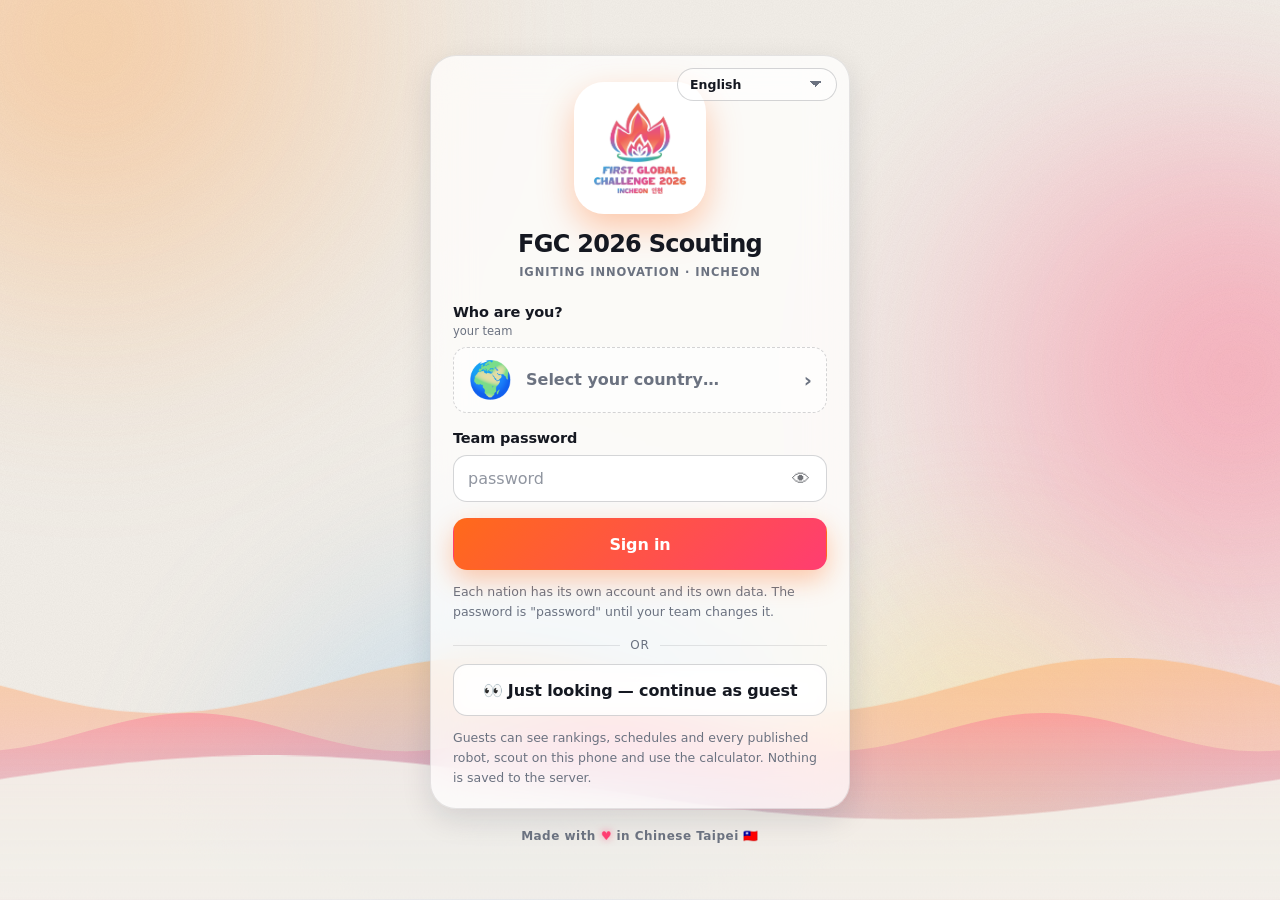
==== commit a927bf32: "Show the ladder like a game's ranked mode, with charts (v37) Tiers by rank: Challenger 1-3, Master 4" ====
--- a/FGC2026_Scouting.html
+++ b/FGC2026_Scouting.html
@@ -20,6 +20,7 @@
   --red:#e5322d; --red-soft:rgba(229,50,45,.14); --blue:#2f6bff; --blue-soft:rgba(47,107,255,.14);
   --ok:#159a5b; --ok-soft:rgba(21,154,91,.14); --warn:#c47a09; --warn-soft:rgba(196,122,9,.14);
   --z1:#0891b2; --z2:#7c3aed; --z3:#e11d48; --gray:#8b93a1;
+  --c-acc:#e8590c; --c-acc-soft:rgba(232,89,12,.16); --c-dim:#8b93a1;
   --a1:#ffb36b; --a2:#ff6f91; --a3:#7cc7ff; --a4:#ffe08a; --a-op:.55; --noise-op:.06;
   --sh-1:0 1px 2px rgba(20,24,40,.05),0 4px 14px rgba(20,24,40,.06);
   --sh-2:0 10px 30px rgba(20,24,40,.12);
@@ -33,6 +34,7 @@
   --red:#ff5f57; --red-soft:rgba(255,95,87,.16); --blue:#5b8cff; --blue-soft:rgba(91,140,255,.16);
   --ok:#3ddc84; --ok-soft:rgba(61,220,132,.14); --warn:#f2b544; --warn-soft:rgba(242,181,68,.14);
   --z1:#22d3ee; --z2:#a78bfa; --z3:#fb7185; --gray:#6b7280;
+  --c-acc:#e8661f; --c-acc-soft:rgba(232,102,31,.2); --c-dim:#6b7280;
   --a1:#ff7a2e; --a2:#ff2d6f; --a3:#2d7dff; --a4:#ffcc4d; --a-op:.42; --noise-op:.09;
   --sh-1:0 1px 2px rgba(0,0,0,.35),0 6px 18px rgba(0,0,0,.3); --sh-2:0 14px 40px rgba(0,0,0,.5);
 }}
@@ -42,6 +44,7 @@
   --red:#ff5f57; --red-soft:rgba(255,95,87,.16); --blue:#5b8cff; --blue-soft:rgba(91,140,255,.16);
   --ok:#3ddc84; --ok-soft:rgba(61,220,132,.14); --warn:#f2b544; --warn-soft:rgba(242,181,68,.14);
   --z1:#22d3ee; --z2:#a78bfa; --z3:#fb7185; --gray:#6b7280;
+  --c-acc:#e8661f; --c-acc-soft:rgba(232,102,31,.2); --c-dim:#6b7280;
   --a1:#ff7a2e; --a2:#ff2d6f; --a3:#2d7dff; --a4:#ffcc4d; --a-op:.42; --noise-op:.09;
   --sh-1:0 1px 2px rgba(0,0,0,.35),0 6px 18px rgba(0,0,0,.3); --sh-2:0 14px 40px rgba(0,0,0,.5);
 }
@@ -732,6 +735,144 @@
 .res{display:inline-block;min-width:24px;text-align:center;font-size:12px;font-weight:900;padding:2px 6px;border-radius:7px;color:#fff}
 .res.W{background:var(--ok)}.res.L{background:var(--red)}.res.T{background:var(--gray)}
 #sheet .menu .list{margin-top:4px}
+
+/* ───────── 遊戲式排位：段位、徽章、頒獎台、圖表 ─────────
+   圖表顏色（--c-acc / --c-dim）是另外一組，跑過色盲與對比檢查：亮色 #e8590c、暗色 #e8661f，
+   原本的 --ember 在白底上對比只有 2.87:1，當圖表標記不夠。 */
+.t-chal{--t1:#ffe8a3;--t2:#ff7a1a;--t3:#c2185b}
+.t-master{--t1:#f5c2ff;--t2:#b45cf6;--t3:#5b1a9e}
+.t-dia{--t1:#bdf4ff;--t2:#3db7f5;--t3:#1d4fd8}
+.t-plat{--t1:#b4f7ea;--t2:#22b8a2;--t3:#0b6158}
+.t-gold{--t1:#ffeaa0;--t2:#e3a60c;--t3:#8a5a00}
+.t-silver{--t1:#f4f6f9;--t2:#a3adbd;--t3:#4b5565}
+.t-bronze{--t1:#ffd2b0;--t2:#c46d34;--t3:#6e2f0f}
+.t-unr{--t1:#e5e7eb;--t2:#9ca3af;--t3:#4b5563}
+
+/* 徽章 */
+svg.emb{flex:none;overflow:visible;filter:drop-shadow(0 6px 14px color-mix(in srgb,var(--t2) 45%,transparent))}
+svg.emb .shine{transform:skewX(-20deg) translateX(0)}
+svg.emb:not(.anim) .shine{display:none}
+svg.emb.anim .shine{animation:embShine 3.6s ease-in-out infinite}
+@keyframes embShine{0%{transform:skewX(-20deg) translateX(0)}55%,100%{transform:skewX(-20deg) translateX(200px)}}
+.temb{display:inline-grid;place-items:center;width:22px;height:24px;flex:none;clip-path:polygon(50% 0,100% 25%,100% 75%,50% 100%,0 75%,0 25%);
+  background:linear-gradient(180deg,var(--t1),var(--t2) 55%,var(--t3));color:#fff;font-size:8.5px;font-weight:900;letter-spacing:-.02em;text-shadow:0 1px 1px rgba(0,0,0,.5)}
+
+/* 你們的段位卡 */
+.card.you[class*=" t-"]{border-color:color-mix(in srgb,var(--t2) 70%,transparent);
+  background:radial-gradient(120% 90% at 0% 0%,color-mix(in srgb,var(--t2) 24%,transparent),transparent 62%),var(--panel);
+  box-shadow:var(--sh-1),0 0 0 4px color-mix(in srgb,var(--t2) 16%,transparent),0 10px 40px color-mix(in srgb,var(--t2) 22%,transparent)}
+.youhero{display:flex;align-items:center;gap:16px}
+.embwrap{position:relative;flex:none;width:104px;height:104px}
+.divb{position:absolute;left:50%;bottom:-8px;transform:translateX(-50%);background:var(--panel-solid);border:1.5px solid var(--t2);color:var(--ink);
+  font-weight:900;font-size:12px;padding:1px 10px;border-radius:9px;box-shadow:var(--sh-1)}
+.youinfo{min-width:0;flex:1}
+.youinfo .lb{display:block;font-size:10.5px;font-weight:800;letter-spacing:.1em;color:var(--muted);text-transform:uppercase}
+.tname{font-size:30px;font-weight:900;letter-spacing:-.02em;line-height:1.1;margin-top:2px;
+  background:linear-gradient(135deg,var(--t3),var(--t2));-webkit-background-clip:text;background-clip:text;color:transparent}
+.youteam{display:flex;align-items:center;gap:8px;margin-top:6px;font-size:15px;min-width:0}
+.youteam b{white-space:nowrap;overflow:hidden;text-overflow:ellipsis}
+.youteam img.flag{height:18px;width:auto;border-radius:3px}
+.yourank{display:flex;align-items:baseline;gap:4px;font-size:22px;font-weight:900;letter-spacing:-.02em;margin-top:2px}
+.yourank small{font-size:13px;color:var(--muted);font-weight:700}
+.promo{margin-top:18px}
+.pbar{height:10px;border-radius:6px;background:color-mix(in srgb,var(--t2) 20%,transparent);overflow:hidden}
+.pbar i{display:block;height:100%;border-radius:6px;background:linear-gradient(90deg,var(--t3),var(--t2))}
+.plines{display:flex;flex-wrap:wrap;gap:4px 14px;margin-top:7px;font-size:12.5px;font-weight:700;color:var(--muted)}
+.youstats{display:flex;align-items:center;gap:14px;margin-top:16px}
+.youstats .row.stats{flex:1;margin:0}
+.stat.sm{font-size:20px}
+
+/* 勝率環 */
+.ring{position:relative;width:76px;height:76px;flex:none}
+.ring svg{display:block}
+.ring .trk{fill:none;stroke:var(--c-acc-soft);stroke-width:8}
+.ring .arc{fill:none;stroke:var(--c-acc);stroke-width:8;stroke-linecap:round}
+.ring .rv{position:absolute;inset:0;display:flex;flex-direction:column;align-items:center;justify-content:center;line-height:1.05}
+.ring .rv b{font-size:17px;font-weight:900;color:var(--ink)}
+.ring .rv span{font-size:9.5px;color:var(--muted);font-weight:700}
+
+/* 名次走勢圖 */
+.chwrap{margin-top:16px}
+.chwrap[hidden]{display:none}
+.ch-trend{width:100%}
+.ch-trend svg{display:block;width:100%;height:auto;touch-action:pan-y;outline:none}
+.ch-trend .grid{stroke:var(--line);stroke-width:1}
+.ch-trend .base{stroke:var(--line-2);stroke-width:1}
+.ch-trend .ax{fill:var(--muted);font-size:10.5px;font-weight:700;font-variant-numeric:tabular-nums}
+.ch-trend .line{fill:none;stroke:var(--c-acc);stroke-width:2;stroke-linejoin:round;stroke-linecap:round}
+.ch-trend .area{fill:var(--c-acc);opacity:.1}
+.ch-trend .end,.ch-trend .hd,.ch-trend .pk{fill:var(--c-acc);stroke:var(--panel-solid);stroke-width:2}
+.ch-trend .xh{stroke:var(--muted);stroke-width:1}
+.ch-trend .lbl{fill:var(--ink);font-size:11px;font-weight:800}
+.ch-trend svg:focus-visible{outline:2px solid var(--c-acc);outline-offset:2px;border-radius:6px}
+.chnote{margin:4px 0 0;font-size:11.5px}
+.chtable{margin-top:6px;font-size:12.5px}
+.chtable summary{cursor:pointer;color:var(--muted);font-weight:700}
+.chtable table{width:100%;border-collapse:collapse;margin-top:6px;font-variant-numeric:tabular-nums}
+.chtable th,.chtable td{padding:4px 6px;border-bottom:1px solid var(--line);text-align:left}
+.chtable th{color:var(--muted);font-weight:700}
+#chTip{position:fixed;z-index:130;pointer-events:none;display:flex;flex-direction:column;align-items:flex-start;max-width:240px;
+  padding:6px 10px;border-radius:10px;background:var(--panel-solid);border:1px solid var(--line-2);box-shadow:var(--sh-2);line-height:1.25}
+#chTip[hidden]{display:none}
+#chTip b{font-size:15px;font-weight:900;color:var(--ink)}
+#chTip span{font-size:11.5px;font-weight:600;color:var(--muted)}
+
+/* 頒獎台 */
+.podium{display:grid;grid-template-columns:1fr 1.15fr 1fr;align-items:end;gap:8px;padding-top:18px}
+.pod{position:relative;display:flex;flex-direction:column;align-items:center;gap:3px;min-width:0;padding:0;border:0;background:none;color:var(--ink);font:inherit;cursor:pointer;transition:transform var(--d-s) var(--e)}
+.pod:active{transform:scale(.97)}
+.pod .pfl{font-size:32px;line-height:1}
+.pod .pfl img.flag{height:28px;width:auto;border-radius:4px;box-shadow:0 4px 12px rgba(0,0,0,.25)}
+.pod.p1 .pfl img.flag{height:36px}
+.pnm{max-width:100%;font-size:13px;font-weight:800;white-space:nowrap;overflow:hidden;text-overflow:ellipsis}
+.psc{font-size:12px;font-weight:800;color:var(--muted)}
+.pillar{width:100%;margin-top:4px;display:flex;justify-content:center;padding-top:8px;border-radius:12px 12px 4px 4px;color:#fff}
+.pod.p1 .pillar{height:96px;background:linear-gradient(180deg,#f7c948,#b07a00)}
+.pod.p2 .pillar{height:72px;background:linear-gradient(180deg,#cfd6df,#7c8696)}
+.pod.p3 .pillar{height:56px;background:linear-gradient(180deg,#e2a06c,#8f4f22)}
+.pnum{font-size:18px;font-weight:900;text-shadow:0 1px 2px rgba(0,0,0,.35)}
+.crown{position:absolute;top:-32px;font-size:22px;animation:crownBob 2.6s ease-in-out infinite}
+@keyframes crownBob{0%,100%{transform:translateY(0) rotate(-6deg)}50%{transform:translateY(-4px) rotate(6deg)}}
+
+/* 段位分布（強調式長條：你們的段位上色，其他灰色） */
+.dist{display:flex;flex-direction:column;gap:4px}
+.dbar{display:grid;grid-template-columns:minmax(110px,36%) 1fr;align-items:center;gap:10px;padding:4px 6px;border:0;border-radius:9px;background:none;color:var(--ink);font:inherit;text-align:left;cursor:pointer;transition:background var(--d-s)}
+.dbar:hover,.dbar:focus-visible{background:var(--line);outline:none}
+.dl{display:flex;align-items:center;gap:7px;min-width:0;font-size:13px;font-weight:800}
+.dl .dn{white-space:nowrap;overflow:hidden;text-overflow:ellipsis}
+.dl .tag{margin:0}
+.dt{display:grid;grid-template-columns:1fr 30px;align-items:center;gap:6px;min-width:0}
+.dt i{display:block;height:14px;min-width:2px;border-radius:0 4px 4px 0;background:var(--c-dim)}
+.dbar.me .dt i{background:var(--c-acc)}
+.dt em{font-style:normal;font-size:12px;font-weight:800;color:var(--ink);font-variant-numeric:tabular-nums}
+
+/* 排行榜：段位分組、晉級線 */
+.it.lad[class*=" t-"]{border-left:3px solid var(--t2)}
+.it.lad .temb{margin-left:-4px}
+.tierhd{display:flex;align-items:center;gap:8px;padding:10px 14px 8px;font-size:13px;font-weight:900;letter-spacing:.03em;border-bottom:1px solid var(--line);
+  background:linear-gradient(90deg,color-mix(in srgb,var(--t2) 22%,transparent),transparent 70%);scroll-margin-top:90px}
+.tierhd .rng{margin-left:auto;font-size:12px;font-weight:800;color:var(--muted)}
+.cutline{display:flex;align-items:center;gap:10px;padding:8px 14px;border-bottom:1px solid var(--line);font-size:11.5px;font-weight:900;letter-spacing:.05em;color:var(--ember)}
+.cutline::before,.cutline::after{content:"";flex:1;height:2px;border-radius:2px;background:var(--ember);opacity:.55}
+
+/* 國家頁：段位列、每場得分直條 */
+.ohero{display:flex;align-items:center;gap:14px;padding:12px;margin-bottom:6px;border-radius:16px;
+  background:linear-gradient(120deg,color-mix(in srgb,var(--t2) 22%,transparent),transparent 72%);border:1px solid color-mix(in srgb,var(--t2) 40%,var(--line))}
+.ohi{flex:1;min-width:0;display:flex;flex-direction:column}
+.ohi b{font-size:20px;font-weight:900;letter-spacing:-.01em}
+.ohi span{font-size:12.5px;font-weight:700;color:var(--muted)}
+.cols{display:flex;align-items:stretch;gap:2px;height:160px;padding-top:18px;overflow-x:auto}
+.col{flex:1 1 0;min-width:28px;display:flex;flex-direction:column;align-items:center;padding:0;border:0;background:none;color:var(--muted);font:inherit;cursor:pointer}
+.cplot{flex:1;width:100%;display:flex;align-items:flex-end;justify-content:center;border-bottom:1px solid var(--line-2)}
+.cbar{position:relative;width:min(24px,70%);min-height:2px;border-radius:4px 4px 0 0;background:var(--c-acc);transition:filter var(--d-s)}
+.cbar em{position:absolute;bottom:100%;left:50%;transform:translateX(-50%);margin-bottom:2px;font-style:normal;font-size:11px;font-weight:900;color:var(--ink);white-space:nowrap}
+.col:hover .cbar,.col:focus-visible .cbar{filter:brightness(1.15)}
+.col:focus-visible{outline:none}
+.cx{margin-top:4px;font-size:10px;font-weight:700;white-space:nowrap}
+
+@media (prefers-reduced-motion:reduce){html:not(.fx-on) svg.emb.anim .shine,html:not(.fx-on) .crown{animation:none}}
+@media (prefers-color-scheme:dark){:root:not([data-t="light"]) .tname{background-image:linear-gradient(135deg,var(--t1),var(--t2))}}
+:root[data-t="dark"] .tname{background-image:linear-gradient(135deg,var(--t1),var(--t2))}
 </style>
 </head>
 <body>
@@ -3176,6 +3317,37 @@
  "n.offNote":"数据来自官方成绩。爬升是这台机器人自己在 BRACE 的位置（+0.05 到 +0.30）；联盟 × 是整个联盟的爬升倍率，等于 1 加上三台的爬升。点一场可以看完整计分。"}
 };
 Object.keys(OFFREC).forEach(function(l){ Object.assign(ADD[l], OFFREC[l]); });
+/* 遊戲式排位：段位名稱、晉級進度、圖表 */
+const RANKED = {
+en:{"rk.t.chal":"Challenger","rk.t.master":"Master","rk.t.dia":"Diamond","rk.t.plat":"Platinum","rk.t.gold":"Gold",
+ "rk.t.silver":"Silver","rk.t.bronze":"Bronze","rk.t.unr":"Placements","rk.tierYou":"Your tier",
+ "rk.promoTo":"{n} places to {t}","rk.toFirst":"{n} places from #1","rk.atTop":"Top of the ladder",
+ "rk.placement":"In placements: no official match played yet.","rk.winRate":"Win rate","rk.avgClimb":"Avg climb",
+ "rk.trend":"Rank over time","rk.trendH":"Each point is an official update across the event; higher on the chart is a better rank.",
+ "rk.best":"Best","rk.table":"Show the numbers","rk.update":"Update","rk.rankCol":"Rank","rk.tierCol":"Tier",
+ "rk.dist":"Tier distribution","rk.distH":"How many teams sit in each tier. Yours is highlighted; tap a tier to jump to it.",
+ "rk.teams":"teams","rk.podium3":"Top 3","rk.podium3c":"Top 3 on this continent","rk.cut":"Playoff line · top 24",
+ "n.scoreChart":"Alliance score per match"},
+"zh-Hant":{"rk.t.chal":"王者","rk.t.master":"大師","rk.t.dia":"鑽石","rk.t.plat":"白金","rk.t.gold":"黃金",
+ "rk.t.silver":"白銀","rk.t.bronze":"青銅","rk.t.unr":"定級中","rk.tierYou":"你們的段位",
+ "rk.promoTo":"再前進 {n} 名升上 {t}","rk.toFirst":"距離第 1 名還差 {n} 名","rk.atTop":"站上頂端了",
+ "rk.placement":"定級中：還沒打過正式比賽。","rk.winRate":"勝率","rk.avgClimb":"平均爬升",
+ "rk.trend":"名次走勢","rk.trendH":"每一點是整個賽事中的一次官方更新；越上面名次越好。",
+ "rk.best":"最佳","rk.table":"顯示數字","rk.update":"更新時間","rk.rankCol":"名次","rk.tierCol":"段位",
+ "rk.dist":"段位分布","rk.distH":"每個段位有幾隊。你們的段位會亮起來；點一個段位直接跳過去。",
+ "rk.teams":"隊","rk.podium3":"頂尖三強","rk.podium3c":"這一洲的前三名","rk.cut":"季後賽晉級線 · 前 24 名",
+ "n.scoreChart":"每一場的聯盟得分"},
+"zh-Hans":{"rk.t.chal":"王者","rk.t.master":"大师","rk.t.dia":"钻石","rk.t.plat":"白金","rk.t.gold":"黄金",
+ "rk.t.silver":"白银","rk.t.bronze":"青铜","rk.t.unr":"定级中","rk.tierYou":"你们的段位",
+ "rk.promoTo":"再前进 {n} 名升上 {t}","rk.toFirst":"距离第 1 名还差 {n} 名","rk.atTop":"站上顶端了",
+ "rk.placement":"定级中：还没打过正式比赛。","rk.winRate":"胜率","rk.avgClimb":"平均爬升",
+ "rk.trend":"名次走势","rk.trendH":"每一点是整个赛事中的一次官方更新；越上面名次越好。",
+ "rk.best":"最佳","rk.table":"显示数字","rk.update":"更新时间","rk.rankCol":"名次","rk.tierCol":"段位",
+ "rk.dist":"段位分布","rk.distH":"每个段位有几队。你们的段位会亮起来；点一个段位直接跳过去。",
+ "rk.teams":"队","rk.podium3":"顶尖三强","rk.podium3c":"这一洲的前三名","rk.cut":"季后赛晋级线 · 前 24 名",
+ "n.scoreChart":"每一场的联盟得分"}
+};
+Object.keys(RANKED).forEach(function(l){ Object.assign(ADD[l], RANKED[l]); });
 const STALE = ["auth.defaultNote","menu.guestNote","r.guestCant","r.guestBanner","ab.scout"];
 Object.keys(I).forEach(function(l){ if(!ADD[l]) STALE.forEach(function(k){ delete I[l][k]; }); });
 Object.keys(ADD).forEach(function(l){ I[l]=Object.assign(I[l]||{},ADD[l]); });
@@ -3269,16 +3441,170 @@
   const name = n ? nName(n.slug) : (t.country || t.shortName || t.name || row.teamKey || '—');
   return { flag: n ? nFlag(n.slug) : '🏳️', name, sub: n ? nSub(n.slug) : '', cont: n ? n.cont : '' };
 }
-/* 遊戲式段位：前 24 名可以進季後賽，那條線最有意義 */
-function tier(rank) {
-  if (rank === 1) return { k: 'champ', label: t('rk.champion'), icon: '👑' };
-  if (rank <= 3) return { k: 'podium', label: t('rk.podium'), icon: '🏅' };
-  if (rank <= 24) return { k: 'playoff', label: t('rk.playoff'), icon: '🔥' };
-  if (rank <= 60) return { k: 'contend', label: t('rk.contender'), icon: '⚔️' };
-  return { k: 'rising', label: t('rk.rising'), icon: '🌱' };
+/* ---------- 遊戲式段位 ----------
+   名次切線：前 3 王者、4–12 大師、13–24 鑽石（季後賽線就在 24）、25–48 白金、49–90 黃金、
+   91–135 白銀，其餘青銅；一場正式比賽都還沒打的是「定級中」。鑽石以下每個段位再分 IV→I 四個小段。 */
+const PLAYOFF_CUT = 24;
+const TIERS = [
+  { k: 'chal', lo: 1, hi: 3 }, { k: 'master', lo: 4, hi: 12 }, { k: 'dia', lo: 13, hi: 24 },
+  { k: 'plat', lo: 25, hi: 48 }, { k: 'gold', lo: 49, hi: 90 }, { k: 'silver', lo: 91, hi: 135 },
+  { k: 'bronze', lo: 136, hi: Infinity },
+];
+const DIVS = ['I', 'II', 'III', 'IV'];
+function tierSpan(T, total) { return { lo: T.lo, hi: T.hi === Infinity ? Math.max(T.lo, total || T.lo) : T.hi }; }
+function divOf(T, rank, total) {
+  if (T.k === 'chal' || T.k === 'master') return 0;
+  const { lo, hi } = tierSpan(T, total), span = hi - lo + 1;
+  if (span < 4) return 0;
+  return 1 + Math.min(3, Math.floor((rank - lo) / Math.ceil(span / 4)));
+}
+function tier(rank, played, total) {
+  if (played === 0 || !(rank > 0)) return { k: 'unr', label: t('rk.t.unr'), div: 0, divTxt: '', idx: TIERS.length };
+  const idx = Math.max(0, TIERS.findIndex(x => rank >= x.lo && rank <= x.hi));
+  const T = TIERS[idx], div = divOf(T, rank, total);
+  return { k: T.k, idx, div, divTxt: div ? DIVS[div - 1] : '', label: t('rk.t.' + T.k), ...tierSpan(T, total) };
+}
+const tierName = ti => ti.label + (ti.divTxt ? ' ' + ti.divTxt : '');
+/* 往上一個小段、上一個段位各還差幾名（名次數字越小越好） */
+function promoInfo(rank, total) {
+  const ti = tier(rank, 1, total), out = { ti };
+  if (ti.div > 1) {
+    const T = TIERS[ti.idx], per = Math.ceil((ti.hi - ti.lo + 1) / 4);
+    out.nextDiv = { n: rank - (T.lo + (ti.div - 1) * per - 1), name: ti.label + ' ' + DIVS[ti.div - 2] };
+  }
+  if (ti.idx > 0) {
+    const up = TIERS[ti.idx - 1];
+    out.nextTier = { n: rank - up.hi, name: t('rk.t.' + up.k) };
+  }
+  out.pct = ti.hi > ti.lo ? (ti.hi - rank) / (ti.hi - ti.lo) : 1;   // 在這個段位裡爬到哪
+  return out;
+}
+
+/* 段位徽章（SVG）。每個徽章自己一組漸層 id，不然隱藏分頁裡的同名漸層會讓別的徽章畫不出來 */
+let EMB = 0;
+const GLYPH = {
+  chal: '<path d="M30 60 L33 38 L42 48 L50 32 L58 48 L67 38 L70 60 Z" fill="#fff"/><rect x="30" y="62" width="40" height="6" rx="2" fill="#fff"/>',
+  master: '<path d="M50 30 L55.9 43.9 L71 45.3 L59.6 55.2 L63 70 L50 62.3 L37 70 L40.4 55.2 L29 45.3 L44.1 43.9 Z" fill="#fff"/>',
+  dia: '<path d="M38 36 H62 L72 48 L50 72 L28 48 Z" fill="#fff"/><path d="M28 48 H72 M41 36 L50 48 L59 36 M50 48 V72" stroke="rgba(0,0,0,.25)" stroke-width="2" fill="none"/>',
+  plat: '<path d="M33 42 L50 32 L67 42 M33 54 L50 44 L67 54 M33 66 L50 56 L67 66" stroke="#fff" stroke-width="6" stroke-linecap="round" stroke-linejoin="round" fill="none"/>',
+  gold: '<path d="M33 48 L50 38 L67 48 M33 62 L50 52 L67 62" stroke="#fff" stroke-width="6.5" stroke-linecap="round" stroke-linejoin="round" fill="none"/>',
+  silver: '<path d="M33 56 L50 44 L67 56" stroke="#fff" stroke-width="7" stroke-linecap="round" stroke-linejoin="round" fill="none"/>',
+  bronze: '<rect x="35" y="47" width="30" height="7" rx="3.5" fill="#fff"/>',
+  unr: '<text x="50" y="62" text-anchor="middle" font-size="32" font-weight="900" fill="#fff">?</text>',
+};
+function emblemSVG(k, size, anim) {
+  const id = 'emb' + (++EMB);
+  const hex = '50,5 89,27.5 89,72.5 50,95 11,72.5 11,27.5';
+  const wings = (k === 'chal' || k === 'master')
+    ? `<path d="M11 34 L0 26 L3 50 L0 74 L11 66 Z M89 34 L100 26 L97 50 L100 74 L89 66 Z" fill="url(#${id}g)" opacity=".85"/>` : '';
+  return `<svg class="emb t-${k}${anim ? ' anim' : ''}" viewBox="0 0 100 100" width="${size}" height="${size}" aria-hidden="true">
+    <defs><linearGradient id="${id}g" x1="0" y1="0" x2="0" y2="1">
+      <stop offset="0" style="stop-color:var(--t1)"/><stop offset=".55" style="stop-color:var(--t2)"/><stop offset="1" style="stop-color:var(--t3)"/></linearGradient>
+      <clipPath id="${id}c"><polygon points="${hex}"/></clipPath></defs>
+    ${wings}<polygon points="${hex}" fill="url(#${id}g)"/>
+    <polygon points="50,17 78.5,33.5 78.5,66.5 50,83 21.5,66.5 21.5,33.5" fill="rgba(0,0,0,.22)"/>
+    ${GLYPH[k] || ''}
+    <g clip-path="url(#${id}c)"><rect class="shine" x="-60" y="-10" width="34" height="120" fill="rgba(255,255,255,.45)" transform="skewX(-20)"/></g>
+    <polygon points="${hex}" fill="none" stroke="rgba(255,255,255,.55)" stroke-width="2.5"/></svg>`;
+}
+/* 列表用的小徽章：CSS 六角形，不必每列一個 SVG */
+const embChip = ti => `<span class="temb t-${ti.k}" title="${esc(tierName(ti))}">${esc(ti.divTxt)}</span>`;
+
+/* ---------- 圖表共用：一個浮動提示框（內容一律 textContent，隊名是外部資料） ---------- */
+function chTip(x, y, val, label) {
+  let el = document.getElementById('chTip');
+  if (!el) { el = document.createElement('div'); el.id = 'chTip'; el.setAttribute('role', 'status'); document.body.appendChild(el); }
+  el.textContent = '';
+  const v = document.createElement('b'); v.textContent = val; el.appendChild(v);
+  if (label) { const l = document.createElement('span'); l.textContent = label; el.appendChild(l); }
+  el.hidden = false;
+  const r = el.getBoundingClientRect();
+  el.style.left = Math.max(8, Math.min(innerWidth - r.width - 8, x - r.width / 2)) + 'px';
+  el.style.top = Math.max(8, y - r.height - 12) + 'px';
+}
+function chTipHide() { const el = document.getElementById('chTip'); if (el) el.hidden = true; }
+/* 手指一滑動頁面，提示就收掉，不然它會停在原地蓋住別的東西（capture：國家頁自己的捲動也算） */
+document.addEventListener('scroll', chTipHide, { passive: true, capture: true });
+/* 長條、欄位這種「標記本身就是目標」的提示：data-tv（數值）＋ data-tl（說明） */
+function wireTips(root) {
+  root.querySelectorAll('[data-tv]').forEach(el => {
+    const show = () => { const r = el.getBoundingClientRect(); chTip(r.left + r.width / 2, r.top, el.dataset.tv, el.dataset.tl || ''); };
+    el.addEventListener('pointerenter', show); el.addEventListener('focus', show);
+    el.addEventListener('pointerleave', chTipHide); el.addEventListener('blur', chTipHide);
+  });
+}
+
+/* 名次走勢：一條線（名次 1 在最上面），十字線跟著手指找最近的一點 */
+function drawTrend(el) {
+  const key = el.dataset.key, vals = (OFF.spark || {})[key] || [], times = OFF.sparkT || [];
+  const pts = vals.map((v, i) => ({ v, t: times[i] || '' })).filter(p => p.v != null);
+  const wrap = el.closest('.chwrap');
+  if (pts.length < 2) { if (wrap) wrap.hidden = true; return; }
+  const W = Math.max(240, el.clientWidth || 320), H = 166, L = 34, R = 14, T = 14, B = 26;
+  let lo = Math.min(...pts.map(p => p.v)), hi = Math.max(...pts.map(p => p.v));
+  if (hi - lo < 4) { const pad = Math.ceil((4 - (hi - lo)) / 2); lo = Math.max(1, lo - pad); hi = lo + 4; }
+  const X = i => L + (i / (pts.length - 1)) * (W - L - R);
+  const Y = v => T + ((v - lo) / (hi - lo)) * (H - T - B);
+  const ticks = [...new Set([lo, Math.round((lo + hi) / 2), hi])];
+  const path = pts.map((p, i) => (i ? 'L' : 'M') + X(i).toFixed(1) + ' ' + Y(p.v).toFixed(1)).join(' ');
+  const area = path + ` L${X(pts.length - 1).toFixed(1)} ${H - B} L${L} ${H - B} Z`;
+  const last = pts[pts.length - 1], best = Math.min(...pts.map(p => p.v));
+  const bi = pts.findIndex(p => p.v === best);
+  el.innerHTML = `<svg viewBox="0 0 ${W} ${H}" width="${W}" height="${H}" tabindex="0" role="img"
+      aria-label="${esc(t('rk.trend'))}: #${pts[0].v} → #${last.v}">
+    ${ticks.map(v => `<line class="grid" x1="${L}" x2="${W - R}" y1="${Y(v)}" y2="${Y(v)}"/><text class="ax" x="${L - 6}" y="${Y(v) + 4}" text-anchor="end">#${v}</text>`).join('')}
+    <line class="base" x1="${L}" x2="${W - R}" y1="${H - B}" y2="${H - B}"/>
+    ${pts[0].t ? `<text class="ax" x="${L}" y="${H - 8}">${esc(fmtMD(pts[0].t))}</text>` : ''}
+    ${last.t ? `<text class="ax" x="${W - R}" y="${H - 8}" text-anchor="end">${esc(fmtMD(last.t))}</text>` : ''}
+    <path class="area" d="${area}"/><path class="line" d="${path}"/>
+    ${bi !== pts.length - 1 ? `<circle class="pk" cx="${X(bi)}" cy="${Y(best)}" r="4"/><text class="lbl" x="${X(bi)}" y="${Y(best) + (Y(best) < T + 14 ? 18 : -9)}" text-anchor="middle">${esc(t('rk.best'))} #${best}</text>` : ''}
+    <circle class="end" cx="${X(pts.length - 1)}" cy="${Y(last.v)}" r="5"/>
+    <text class="lbl" x="${X(pts.length - 1) - 9}" y="${Y(last.v) + (Y(last.v) < T + 14 ? 18 : -10)}" text-anchor="end">#${last.v}</text>
+    <line class="xh" x1="0" x2="0" y1="${T}" y2="${H - B}" visibility="hidden"/>
+    <circle class="hd" r="5" visibility="hidden"/>
+    <rect x="${L - 12}" y="0" width="${W - L - R + 24}" height="${H}" fill="transparent"/></svg>`;
+  const svg = el.querySelector('svg'), xh = svg.querySelector('.xh'), hd = svg.querySelector('.hd');
+  let cur = pts.length - 1;
+  const show = i => {
+    cur = Math.max(0, Math.min(pts.length - 1, i));
+    const p = pts[cur], x = X(cur), y = Y(p.v);
+    xh.setAttribute('x1', x); xh.setAttribute('x2', x); xh.setAttribute('visibility', 'visible');
+    hd.setAttribute('cx', x); hd.setAttribute('cy', y); hd.setAttribute('visibility', 'visible');
+    const r = svg.getBoundingClientRect(), k = r.width / W;
+    chTip(r.left + x * k, r.top + y * k, '#' + p.v, p.t ? fmtMD(p.t) : '');
+  };
+  const hide = () => { xh.setAttribute('visibility', 'hidden'); hd.setAttribute('visibility', 'hidden'); chTipHide(); };
+  svg.addEventListener('pointermove', e => {
+    const r = svg.getBoundingClientRect(), x = (e.clientX - r.left) * W / r.width;
+    show(Math.round((x - L) / ((W - L - R) / (pts.length - 1))));
+  });
+  svg.addEventListener('pointerleave', hide);
+  svg.addEventListener('focus', () => show(cur)); svg.addEventListener('blur', hide);
+  svg.addEventListener('keydown', e => {
+    if (e.key === 'ArrowLeft') { show(cur - 1); e.preventDefault(); }
+    if (e.key === 'ArrowRight') { show(cur + 1); e.preventDefault(); }
+  });
+  /* 表格版：不用滑也看得到每一個數字 */
+  const tb = wrap && wrap.querySelector('.chtable tbody');
+  if (tb) tb.innerHTML = pts.map(p => `<tr><td>${esc(p.t ? fmtMD(p.t) : '')}</td><td>#${p.v}</td></tr>`).join('');
+}
+function trendBlock(key, title) {
+  return `<div class="chwrap"><div class="lab2">${esc(title)}</div><div class="ch-trend" data-key="${esc(key)}"></div>
+    <p class="note chnote">${esc(t('rk.trendH'))}</p>
+    <details class="chtable"><summary>${esc(t('rk.table'))}</summary><table><thead><tr><th>${esc(t('rk.update'))}</th><th>${esc(t('rk.rankCol'))}</th></tr></thead><tbody></tbody></table></details></div>`;
+}
+/* 勝率環：單一比例 → 環形量表（底軌是同色系淡色） */
+function winRing(w, l, tt) {
+  const n = w + l + tt; if (!n) return '';
+  const pct = w / n, R = 30, C = 2 * Math.PI * R;
+  return `<div class="ring" role="img" aria-label="${esc(t('rk.winRate'))} ${Math.round(pct * 100)}%">
+    <svg viewBox="0 0 76 76" width="76" height="76"><circle class="trk" cx="38" cy="38" r="${R}"/>
+      <circle class="arc" cx="38" cy="38" r="${R}" stroke-dasharray="${(pct * C).toFixed(1)} ${C.toFixed(1)}" transform="rotate(-90 38 38)"/></svg>
+    <div class="rv"><b>${Math.round(pct * 100)}%</b><span>${esc(t('rk.winRate'))}</span></div></div>`;
 }
 function sparkSVG(vals) {
-  if (!vals || vals.length < 2) return '';
+  vals = (vals || []).filter(v => v != null);              // 那次快照還沒有這一隊 → null
+  if (vals.length < 2) return '';
   const w = 56, h = 18;
   /* 每一隊用自己的名次區間正規化，不然前段班的線會全部擠在頂端 */
   let lo = Math.min(...vals), hi = Math.max(...vals);
@@ -3304,6 +3630,7 @@
     OFF.data = d.data || {};
     OFF.movement = d.movement || {};
     OFF.spark = d.spark || {};
+    OFF.sparkT = d.sparkT || [];
     OFF.fetched = d.fetched || '';
     OFF.error = d.error || '';
     OFF.demo = false;
@@ -3390,42 +3717,113 @@
 /* 官方資料是照隊伍編號排的，不是照名次。還沒有名次（0 或空）的排到最後 */
 const rankOf = r => (Number.isFinite(r.rank) && r.rank > 0) ? r.rank : 1e9;
 const byRank = (a, b) => rankOf(a) - rankOf(b) || (b.rankingScore || 0) - (a.rankingScore || 0);
+const tfmt = (k, n, name) => t(k).replace('{n}', n).replace('{t}', name);
 function ladderHTML() {
   const rows = ((OFF.data && OFF.data.rankings) || []).slice().sort(byRank);
   if (!rows.length) return emptyHTML();
+  const total = rows.length;
   const mineRow = rows.find(r => rowSlug(r) === AUTH.team);
   const shown = filterRows(rows);
   let h = '';
-  if (mineRow) {
-    const L = rowLabel(mineRow), ti = tier(mineRow.rank);
-    h += `<div class="card you ${ti.k}">
-      <div class="youtop"><span class="fl">${L.flag}</span>
-        <div><span class="lb">${esc(t('rk.yourRank'))}</span><b>${esc(L.name)}</b></div>
-        <div class="bigrank">#${mineRow.rank}${moveTag(OFF.movement[mineRow.teamKey])}</div></div>
-      <div class="tierbar ${ti.k}"><span>${ti.icon} ${esc(ti.label)}</span>
-        ${mineRow.rank <= 24 ? '' : `<span class="togo">${esc(t('rk.toPlayoff'))} ${mineRow.rank - 24}</span>`}</div>
+  if (mineRow) h += youCardHTML(mineRow, total);
+  const top = shown.filter(r => r.played > 0).slice(0, 3);
+  if (top.length === 3) h += podiumHTML(top);
+  if (shown.length) h += tierDistHTML(shown, total, mineRow);
+  return h + ladderListHTML(shown, total);
+}
+/* 你們的段位卡：徽章、小段、晉級進度、勝率環、名次走勢 */
+function youCardHTML(r, total) {
+  const L = rowLabel(r), ti = tier(r.rank, r.played, total);
+  const w = r.wins || 0, l = r.losses || 0, tt = r.ties || 0;
+  const climbAvg = r.played ? (r.climbPoints || 0) / r.played : null;
+  let promo;
+  if (ti.k === 'unr') promo = `<p class="note promo">${esc(t('rk.placement'))}</p>`;
+  else {
+    const pr = promoInfo(r.rank, total), lines = [];
+    if (pr.nextDiv) lines.push(tfmt('rk.promoTo', pr.nextDiv.n, pr.nextDiv.name));
+    if (pr.nextTier) lines.push(tfmt('rk.promoTo', pr.nextTier.n, pr.nextTier.name));
+    if (!pr.nextTier) lines.push(r.rank === 1 ? t('rk.atTop') : tfmt('rk.toFirst', r.rank - 1, ''));
+    /* 升鑽石就等於進季後賽線，同一件事不用講兩次 */
+    if (r.rank > PLAYOFF_CUT && !(pr.nextTier && pr.nextTier.n === r.rank - PLAYOFF_CUT)) lines.push(`${t('rk.toPlayoff')} ${r.rank - PLAYOFF_CUT}`);
+    const pct = Math.round(pr.pct * 100);
+    promo = `<div class="promo"><div class="pbar" role="meter" aria-valuemin="0" aria-valuemax="100" aria-valuenow="${pct}"
+        aria-label="${esc(tierName(ti))}"><i style="width:${Math.max(4, pct)}%"></i></div>
+      <div class="plines">${lines.map(x => `<span>${esc(x)}</span>`).join('')}</div></div>`;
+  }
+  return `<div class="card you t-${ti.k}">
+    <div class="youhero">
+      <div class="embwrap">${emblemSVG(ti.k, 104, true)}${ti.divTxt ? `<span class="divb">${esc(ti.divTxt)}</span>` : ''}</div>
+      <div class="youinfo"><span class="lb">${esc(t('rk.tierYou'))}</span>
+        <div class="tname">${esc(tierName(ti))}</div>
+        <div class="youteam"><span class="fl">${L.flag}</span><b>${esc(L.name)}</b></div>
+        <div class="yourank">#${r.rank}<small>/ ${total}</small>${moveTag(OFF.movement[r.teamKey])}</div></div>
+    </div>
+    ${promo}
+    <div class="youstats">${winRing(w, l, tt)}
       <div class="row stats">
-        <div><div class="note">${esc(t('rk.rs'))}</div><div class="stat">${mineRow.rankingScore ?? '—'}</div></div>
-        <div><div class="note">${esc(t('rk.high'))}</div><div class="stat">${mineRow.highestScore ?? '—'}</div></div>
-        <div><div class="note">${esc(t('rk.played'))}</div><div class="stat">${mineRow.played ?? 0}</div></div>
-        ${mineRow.wins == null ? '' : `<div><div class="note">${esc(t('rk.record'))}</div><div class="stat" style="font-size:20px">${mineRow.wins}-${mineRow.losses ?? 0}-${mineRow.ties ?? 0}</div></div>`}
-      </div>
-      ${sparkSVG(OFF.spark[mineRow.teamKey])}
-    </div>`;
-  }
-  h += '<div class="list ladder">';
-  h += shown.length ? shown.map(r => {
-    const L = rowLabel(r), ti = tier(r.rank), me = rowSlug(r) === AUTH.team;
-    return `<div class="it lad ${ti.k}${me ? ' me' : ''}" data-team="${esc(rowSlug(r))}">
-      <div class="rk">${r.rank}</div>
+        <div><div class="note">${esc(t('rk.rs'))}</div><div class="stat">${r.rankingScore ?? '—'}</div></div>
+        <div><div class="note">${esc(t('rk.record'))}</div><div class="stat sm">${w}-${l}-${tt}</div></div>
+        <div><div class="note">${esc(t('rk.high'))}</div><div class="stat sm">${r.highestScore ?? '—'}</div></div>
+        ${climbAvg != null ? `<div><div class="note">${esc(t('rk.avgClimb'))}</div><div class="stat sm">+${climbAvg.toFixed(2)}</div></div>` : ''}
+      </div></div>
+    ${trendBlock(r.teamKey, t('rk.trend'))}
+  </div>`;
+}
+/* 頒獎台：前三名（篩洲的時候就是那一洲的前三）。高度照第幾名，柱子上寫的是總名次 */
+function podiumHTML(top) {
+  const order = [[top[1], 2], [top[0], 1], [top[2], 3]];
+  return `<div class="card podcard"><h2><span class="ic">🏆</span>${esc(t(rCont === 'all' ? 'rk.podium3' : 'rk.podium3c'))}</h2>
+    <div class="podium">${order.map(([r, place]) => {
+      const L = rowLabel(r);
+      return `<button class="pod p${place}" data-team="${esc(rowSlug(r))}">
+        ${place === 1 ? '<span class="crown" aria-hidden="true">👑</span>' : ''}
+        <span class="pfl">${L.flag}</span><b class="pnm">${esc(L.name)}</b><span class="psc">${r.rankingScore ?? '—'}</span>
+        <span class="pillar"><span class="pnum">#${r.rank}</span></span></button>`;
+    }).join('')}</div></div>`;
+}
+/* 段位分布：一個數列（每個段位幾隊）→ 強調式長條，你們的段位上色、其餘灰色；點一條跳到那一段 */
+function tierDistHTML(shown, total, mineRow) {
+  const counts = TIERS.map(() => 0); let unr = 0;
+  shown.forEach(r => { const ti = tier(r.rank, r.played, total); if (ti.k === 'unr') unr++; else counts[ti.idx]++; });
+  const myK = mineRow ? tier(mineRow.rank, mineRow.played, total).k : '';
+  const rows = TIERS.map((T, i) => { const sp = tierSpan(T, total); return { k: T.k, n: counts[i], rng: sp.lo > total ? '' : `#${sp.lo}–${Math.min(sp.hi, total)}` }; })
+    .filter(x => x.rng);
+  if (unr) rows.push({ k: 'unr', n: unr, rng: '' });
+  const max = Math.max(1, ...rows.map(x => x.n));
+  const nm = k => t('rk.t.' + k);
+  return `<div class="card"><h2><span class="ic">📊</span>${esc(t('rk.dist'))}</h2>
+    <p class="note" style="margin:-6px 0 12px">${esc(t('rk.distH'))}</p>
+    <div class="dist">${rows.map(x => `<button class="dbar${x.k === myK ? ' me' : ''}" data-jump="${x.k}"
+        data-tv="${x.n} ${esc(t('rk.teams'))}" data-tl="${esc(nm(x.k) + (x.rng ? ' · ' + x.rng : ''))}"
+        aria-label="${esc(nm(x.k))} ${x.n} ${esc(t('rk.teams'))}">
+        <span class="dl"><span class="temb t-${x.k}"></span><span class="dn">${esc(nm(x.k))}</span>${x.k === myK ? `<span class="tag ok">${esc(t('rk.you'))}</span>` : ''}</span>
+        <span class="dt"><i style="width:${(100 * x.n / max).toFixed(1)}%"></i><em>${x.n}</em></span></button>`).join('')}</div>
+    <details class="chtable"><summary>${esc(t('rk.table'))}</summary><table><thead><tr><th>${esc(t('rk.tierCol'))}</th><th>${esc(t('rk.rankCol'))}</th><th>${esc(t('rk.teams'))}</th></tr></thead>
+      <tbody>${rows.map(x => `<tr><td>${esc(nm(x.k))}</td><td>${esc(x.rng)}</td><td>${x.n}</td></tr>`).join('')}</tbody></table></details></div>`;
+}
+/* 排行榜本體：照段位分組，24 名和 25 名之間畫季後賽晉級線 */
+function ladderListHTML(shown, total) {
+  if (!shown.length) return `<div class="list ladder"><div class="empty">${esc(t('rk.noneHere'))}</div></div>`;
+  let h = '<div class="list ladder">', curK = null, cut = false;
+  shown.forEach(r => {
+    const L = rowLabel(r), ti = tier(r.rank, r.played, total), me = rowSlug(r) === AUTH.team;
+    if (!cut && curK !== null && r.rank > PLAYOFF_CUT && ti.k !== 'unr') {
+      cut = true; h += `<div class="cutline"><span>${esc(t('rk.cut'))}</span></div>`;
+    }
+    if (ti.k !== curK) {
+      curK = ti.k;
+      h += `<div class="tierhd t-${ti.k}" id="tier-${ti.k}"><span class="temb t-${ti.k}"></span><b>${esc(ti.label)}</b>
+        ${ti.k !== 'unr' ? `<span class="rng">#${ti.lo}–${Math.min(ti.hi, total)}</span>` : ''}</div>`;
+    }
+    h += `<div class="it lad t-${ti.k}${me ? ' me' : ''}" data-team="${esc(rowSlug(r))}">
+      <div class="rk">${r.rank}</div>${embChip(ti)}
       <div class="fl">${L.flag}</div>
       <div class="d"><div class="lname"><b>${esc(L.name)}</b>${me ? `<span class="tag ok">${esc(t('rk.you'))}</span>` : ''}${moveTag(OFF.movement[r.teamKey])}</div>
-        <div class="lstats"><b>${r.rankingScore ?? '—'}</b><span>${esc(t('rk.high'))} ${r.highestScore ?? '—'}</span><span>${r.played ?? 0} ${esc(t('n.matches'))}</span></div></div>
+        <div class="lstats"><b>${r.rankingScore ?? '—'}</b><span>${esc(tierName(ti))}</span><span>${esc(t('rk.high'))} ${r.highestScore ?? '—'}</span><span>${r.played ?? 0} ${esc(t('n.matches'))}</span></div></div>
       ${sparkSVG(OFF.spark[r.teamKey])}
       </div>`;
-  }).join('') : `<div class="empty">${esc(t('rk.noneHere'))}</div>`;
-  h += '</div>';
-  return h;
+  });
+  return h + '</div>';
 }
 function matchesHTML() {
   const all = (OFF.data && OFF.data.matches) || [];
@@ -3471,10 +3869,18 @@
 function wireRanks() {
   const d = $('rkDemo'); if (d) d.onclick = ranksDemo;
   const rf = $('rkRefresh'); if (rf) rf.onclick = () => ranksFetch();
-  document.querySelectorAll('#rkBody .it.lad').forEach(el => el.onclick = () => {
+  const host = $('rkBody');
+  host.querySelectorAll('.it.lad, .pod').forEach(el => el.onclick = () => {
     if (el.dataset.team) openNation(el.dataset.team);
   });
-  document.querySelectorAll('#rkBody .it.mt').forEach(el => el.onclick = () => matchSheet(el.dataset.mid));
+  host.querySelectorAll('.it.mt').forEach(el => el.onclick = () => matchSheet(el.dataset.mid));
+  /* 點段位分布的一條 → 捲到排行榜裡那個段位 */
+  host.querySelectorAll('.dbar').forEach(el => el.onclick = () => {
+    const x = document.getElementById('tier-' + el.dataset.jump);
+    if (x) x.scrollIntoView({ behavior: RM ? 'auto' : 'smooth', block: 'start' });
+  });
+  host.querySelectorAll('.ch-trend').forEach(drawTrend);     // 要量得到寬度，所以畫面放上去之後才畫
+  wireTips(host);
 }
 /* 單場比賽的官方計分細節 */
 const BRACE = { 0: 'None', 0.05: 'Contact', 0.1: 'Zone 1', 0.2: 'Zone 2', 0.3: 'Zone 3' };
@@ -3549,6 +3955,13 @@
   const flags = list => list.map(sl => sl ? nFlag(sl) : '🏳️').join(' ');
   const stat = (k, v, small) => `<div><div class="note">${esc(k)}</div><div class="stat"${small ? ' style="font-size:20px"' : ''}>${v}</div></div>`;
   let h = `<div class="card" id="nOff"><h2><span class="ic">📜</span>${esc(t('n.offRec'))}</h2>`;
+  const rk = (OFF.data && OFF.data.rankings) || [], rr = rk.find(r => rowSlug(r) === slug);
+  if (rr) {
+    const ti = tier(rr.rank, rr.played, rk.length);
+    h += `<div class="ohero t-${ti.k}">${emblemSVG(ti.k, 72)}
+      <div class="ohi"><b>${esc(tierName(ti))}</b><span>#${rr.rank} / ${rk.length} · ${esc(t('rk.rs'))} ${rr.rankingScore ?? '—'}</span></div>
+      ${winRing(rr.wins || 0, rr.losses || 0, rr.ties || 0)}</div>`;
+  }
   if (played.length) {
     h += `<div class="row stats">
       ${stat(t('n.matches'), played.length)}
@@ -3559,6 +3972,17 @@
       ${climbs.length ? stat(t('n.best'), esc(CLIMB_LABEL[braceCode(best)] || '—'), true) : ''}
       ${mults.length ? stat(t('n.offAvgMult'), '×' + avgMult.toFixed(2), true) : ''}
     </div>`;
+    if (played.length >= 2) {
+      /* 每一場的聯盟得分：一個數列 → 單色直條，只標最高那場，其他看提示或下面的列表 */
+      const maxS = Math.max(1, ...played.map(r => +r.us || 0));
+      h += `<div class="lab2">${esc(t('n.scoreChart'))}</div><div class="cols">${played.map(r => {
+        const v = +r.us || 0, c = braceCode(r.brace);
+        const tl = [r.m.name, t('n.off' + r.res)].concat(r.brace != null ? [c === '0' ? t('n.offNoClimb') : CLIMB_LABEL[c]] : []).join(' · ');
+        return `<button class="col" data-mid="${esc(matchKey(r.m))}" data-tv="${r.us ?? '—'} : ${r.them ?? '—'}" data-tl="${esc(tl)}" aria-label="${esc(tl)}: ${v}">
+          <span class="cplot"><span class="cbar" style="height:${(100 * v / maxS).toFixed(1)}%">${v === maxS ? `<em>${v}</em>` : ''}</span></span>
+          <span class="cx">${esc(matchShort(r.m.name))}</span></button>`;
+      }).join('')}</div>`;
+    }
     if (climbs.length) {
       /* 一場一格，顏色就是那一場爬到哪：一眼看出穩不穩 */
       h += `<div class="lab2">${esc(t('n.offStrip'))}</div><div class="cstrip">${climbs.map(r => {
@@ -3569,6 +3993,7 @@
   } else {
     h += `<p class="note">${esc(t('n.offNoneYet'))}</p>`;
   }
+  if (rr) h += trendBlock(rr.teamKey, t('rk.trend'));
   const row = r => `<div class="it oh" data-mid="${esc(matchKey(r.m))}">
       <div class="n ${r.al}">${esc(matchShort(r.m.name))}</div>
       <div class="d">${r.m.played
@@ -3581,8 +4006,16 @@
   return h;
 }
 function wireOfficialHistory(root) {
-  root.querySelectorAll('#nOff .it.oh').forEach(el => el.onclick = () => matchSheet(el.dataset.mid));
-}
+  const box = root.querySelector('#nOff'); if (!box) return;
+  box.querySelectorAll('.it.oh, .col').forEach(el => el.onclick = () => matchSheet(el.dataset.mid));
+  box.querySelectorAll('.ch-trend').forEach(drawTrend);      // 國家頁要先顯示出來才量得到寬度
+  wireTips(box);
+}
+/* 轉手機方向、拉視窗之後重畫，圖表寬度才會跟著變 */
+window.addEventListener('resize', (() => { let tm; return () => { clearTimeout(tm); tm = setTimeout(() => {
+  if (!$('tab-teams').hidden && rMode === 'ladder') renderRanks();
+  document.querySelectorAll('#nation:not([hidden]) .ch-trend').forEach(drawTrend);
+}, 300); }; })());
 
 /* ---------- 控制列 ---------- */
 function initRanks() {
@@ -4552,9 +4985,9 @@
     ${self?`<div class="card self"><h2><span class="ic">📢</span>${esc(t('n.words'))}</h2><div class="note">${esc(pitBits(self).join(' · '))}</div>${self.desc?`<p class="desc">${esc(self.desc)}</p>`:''}<p class="note" style="margin-top:8px">${esc(t('p.updated'))} ${esc(fmtDate(self.ts))}</p></div>`:''}
     ${pit&&pit.ts?`<div class="card"><h2><span class="ic">🔧</span>${esc(t('n.pitNotes'))}</h2><div class="note">${esc(pitBits(pit).join(' · '))}</div>${pit.notes?`<p class="desc">${esc(pit.notes)}</p>`:''}</div>`:''}
     <div class="bar" style="padding-bottom:30px"><button class="btn pri" id="nPit">🔧 ${esc(t('n.scoutPit'))}</button><button class="btn" id="nClose2">${esc(t('n.close'))}</button></div>`;
-  if(typeof wireOfficialHistory==='function') wireOfficialHistory($('nBody'));
   $('nation').hidden=false; document.body.classList.add('lock'); $('nation').scrollTop=0; haptic(12);
-  const close=()=>{ $('nation').hidden=true; document.body.classList.remove('lock'); NATION=''; };
+  if(typeof wireOfficialHistory==='function') wireOfficialHistory($('nBody'));   // 顯示之後才接，圖表要量得到寬度
+  const close=()=>{ $('nation').hidden=true; document.body.classList.remove('lock'); NATION=''; if(typeof chTipHide==='function') chTipHide(); };
   $('nClose').onclick=close; $('nClose2').onclick=close;
   $('nPit').onclick=()=>{ close(); pitOpen(slug); document.querySelector('nav button[data-tab=pit]').click(); }; }
 
@@ -4809,7 +5242,7 @@
     .catch(()=>{}); }); })();
 
 /* ---------- 版本號：讓使用者一眼看出裝到哪一版 ---------- */
-const APP_VER='v36';
+const APP_VER='v37';
 (function(){ const el=$('appVer'); if(el) el.textContent=APP_VER;
   const b=$('verCheck'); if(!b) return;
   b.onclick=async e=>{ e.preventDefault();
